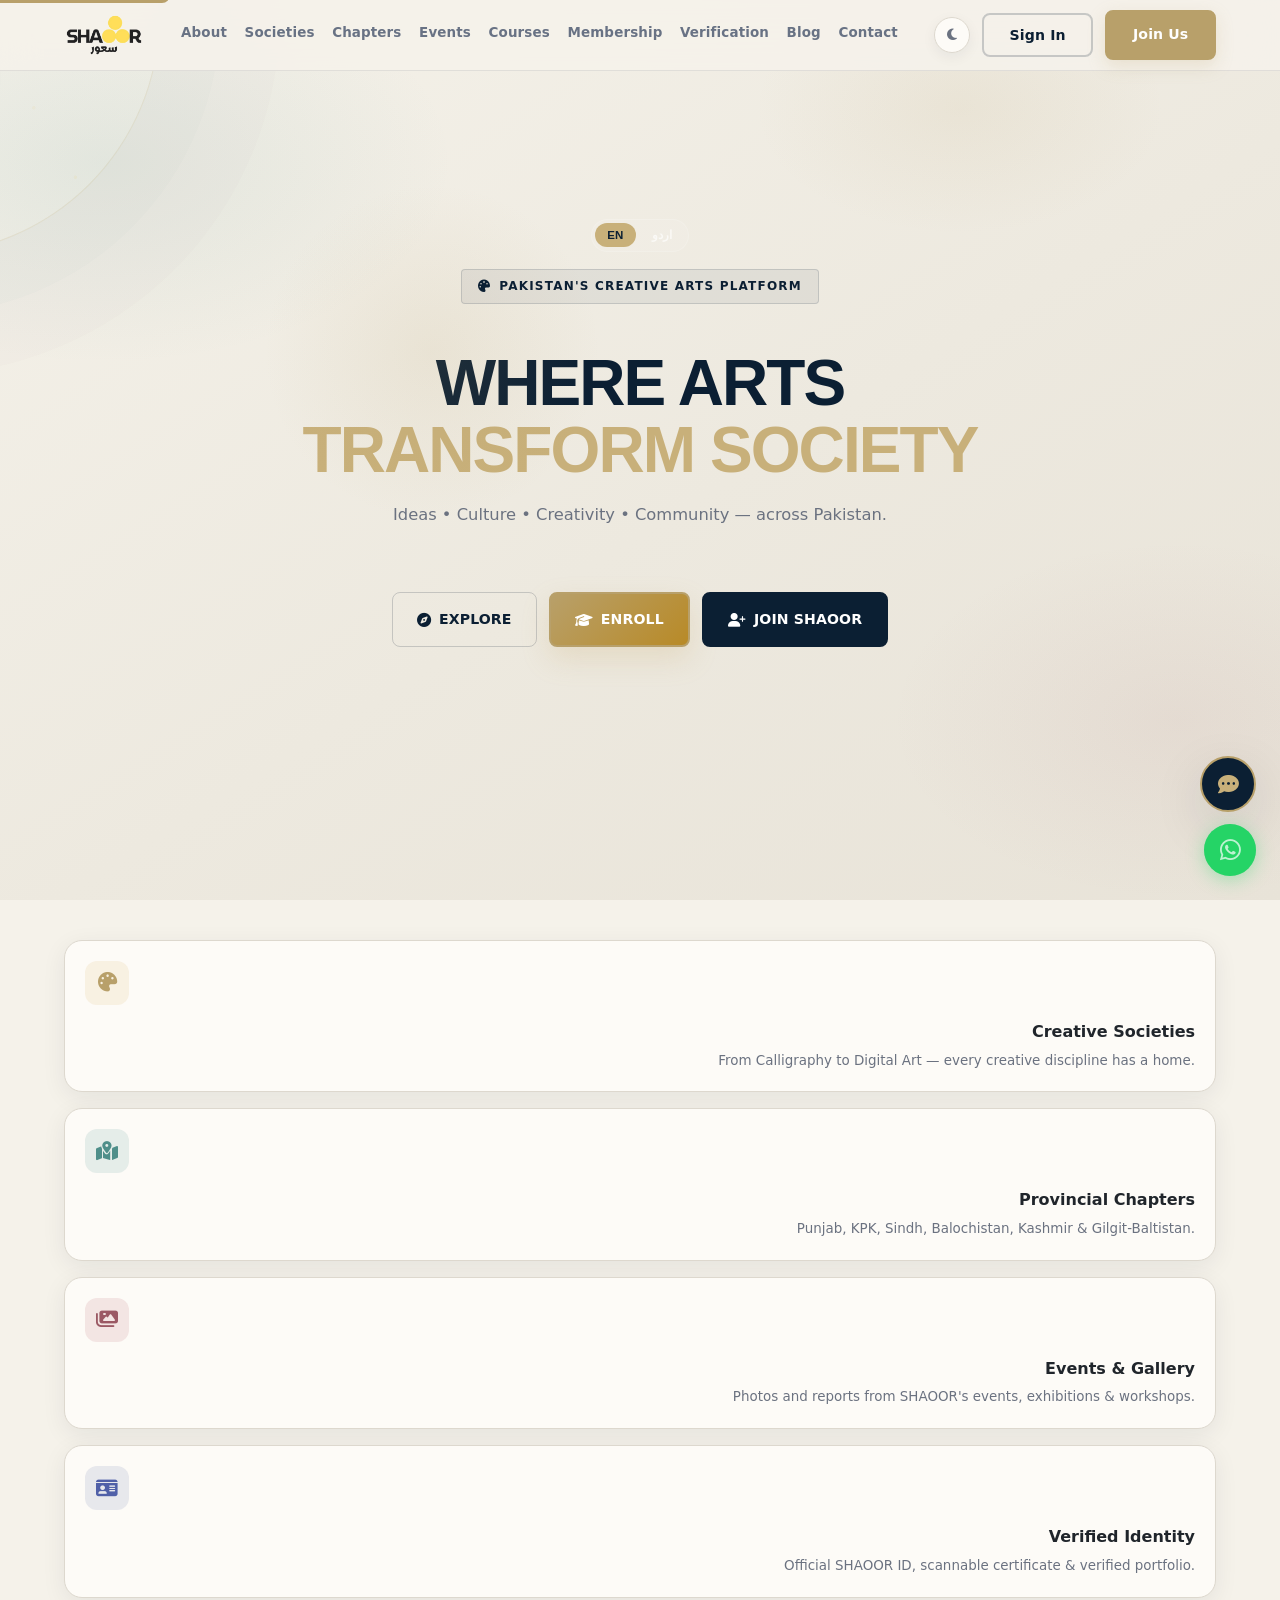
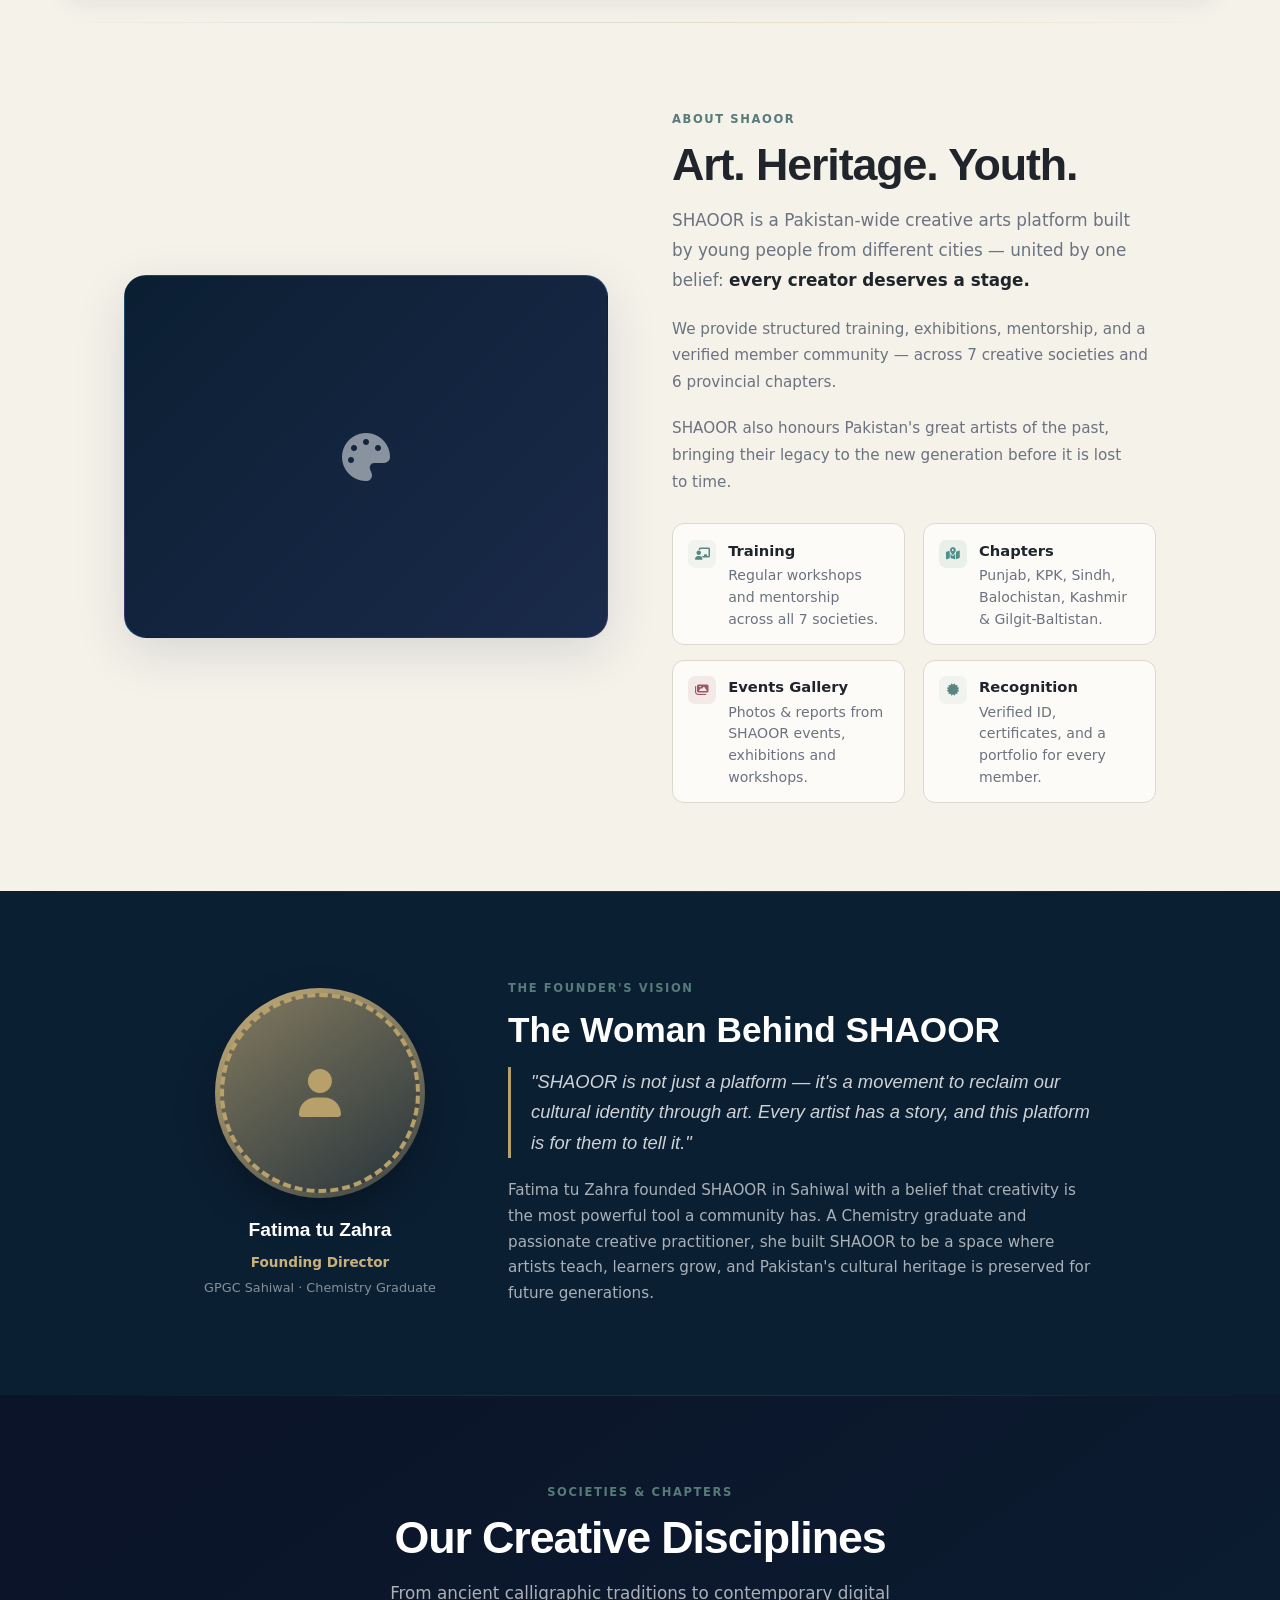
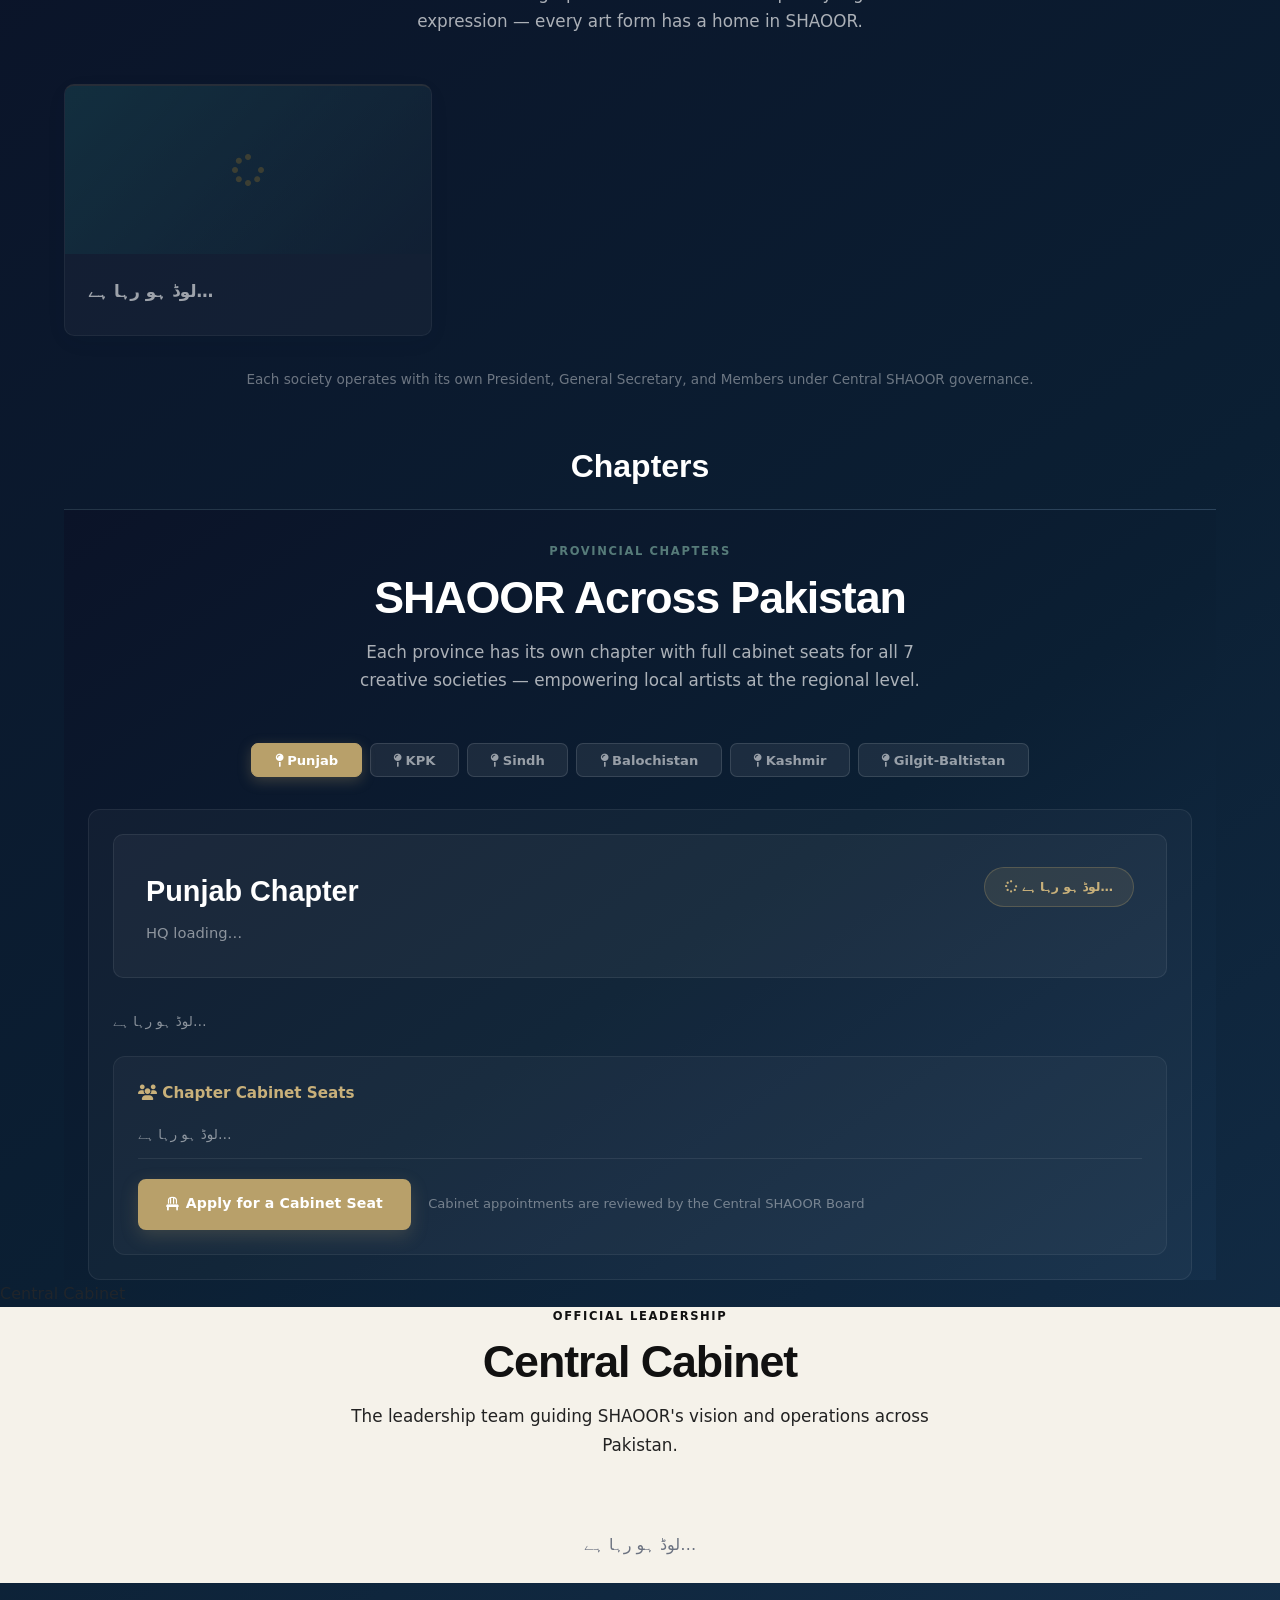
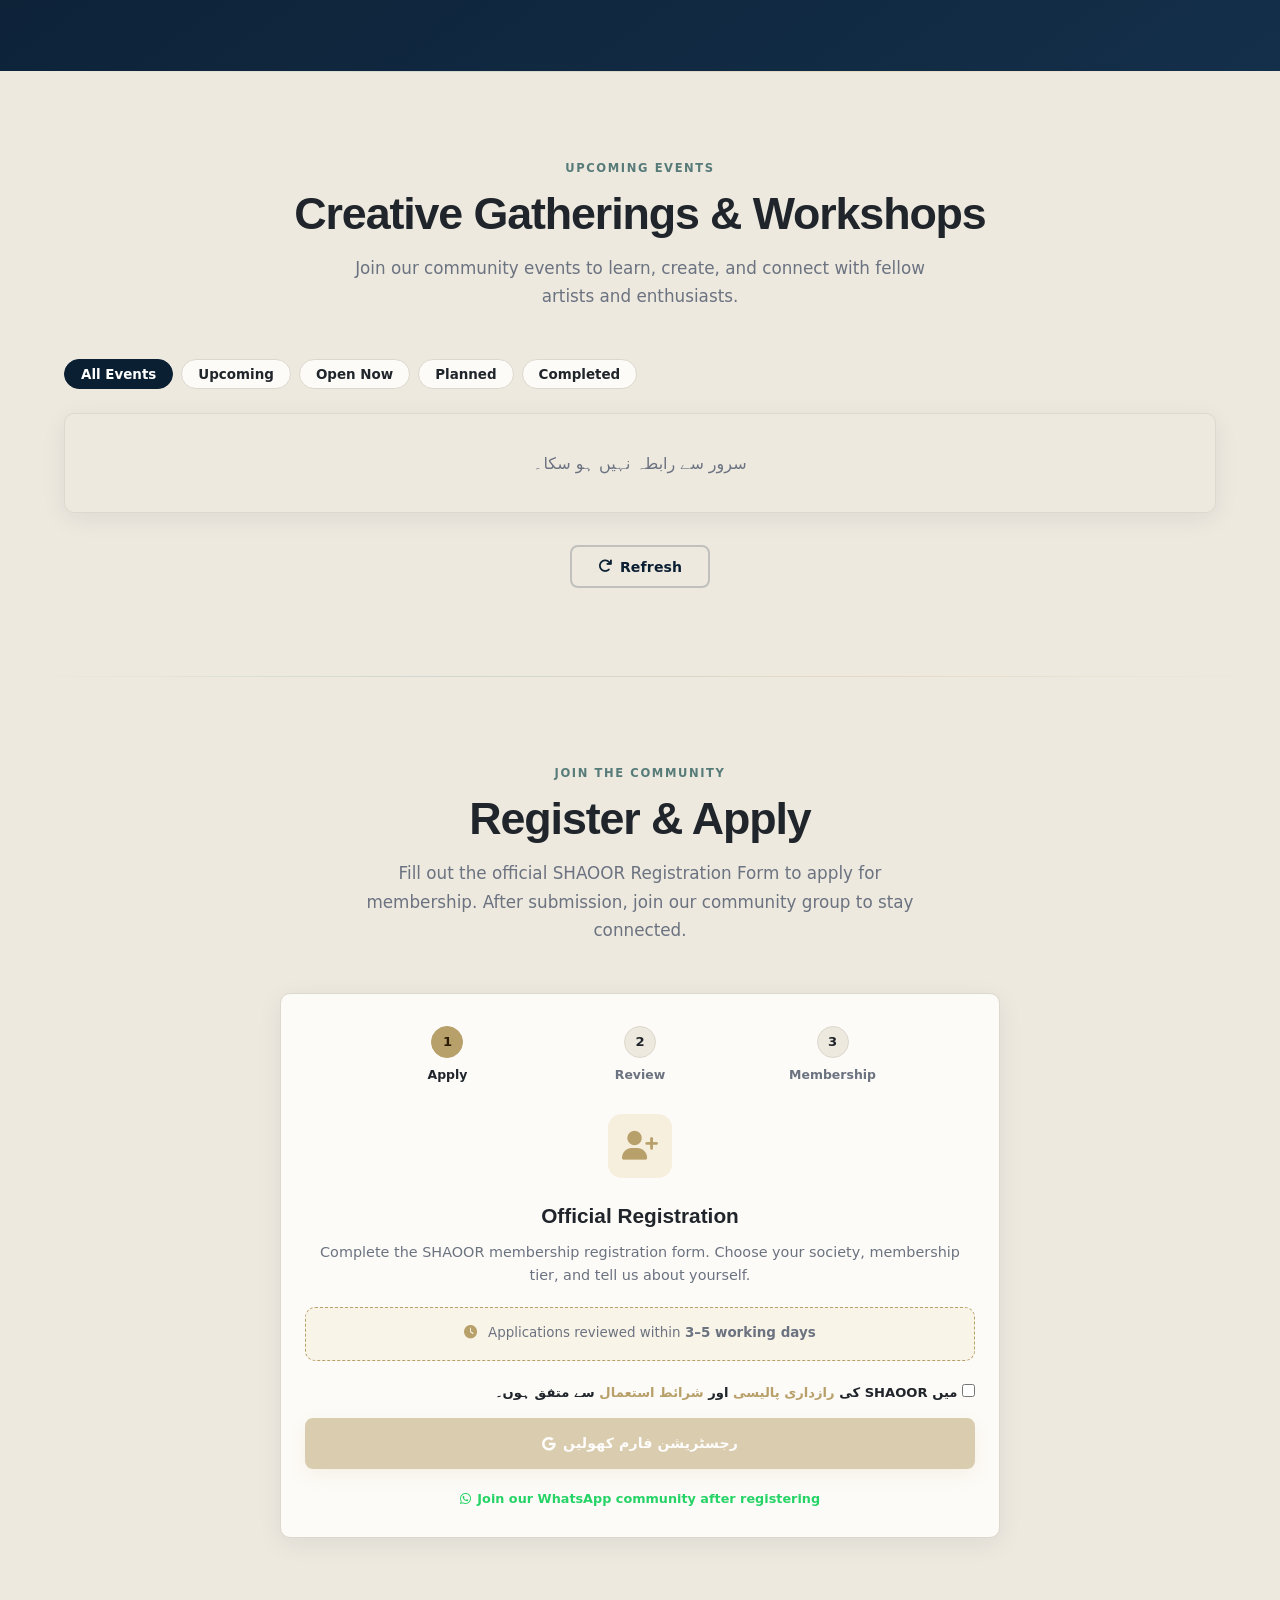
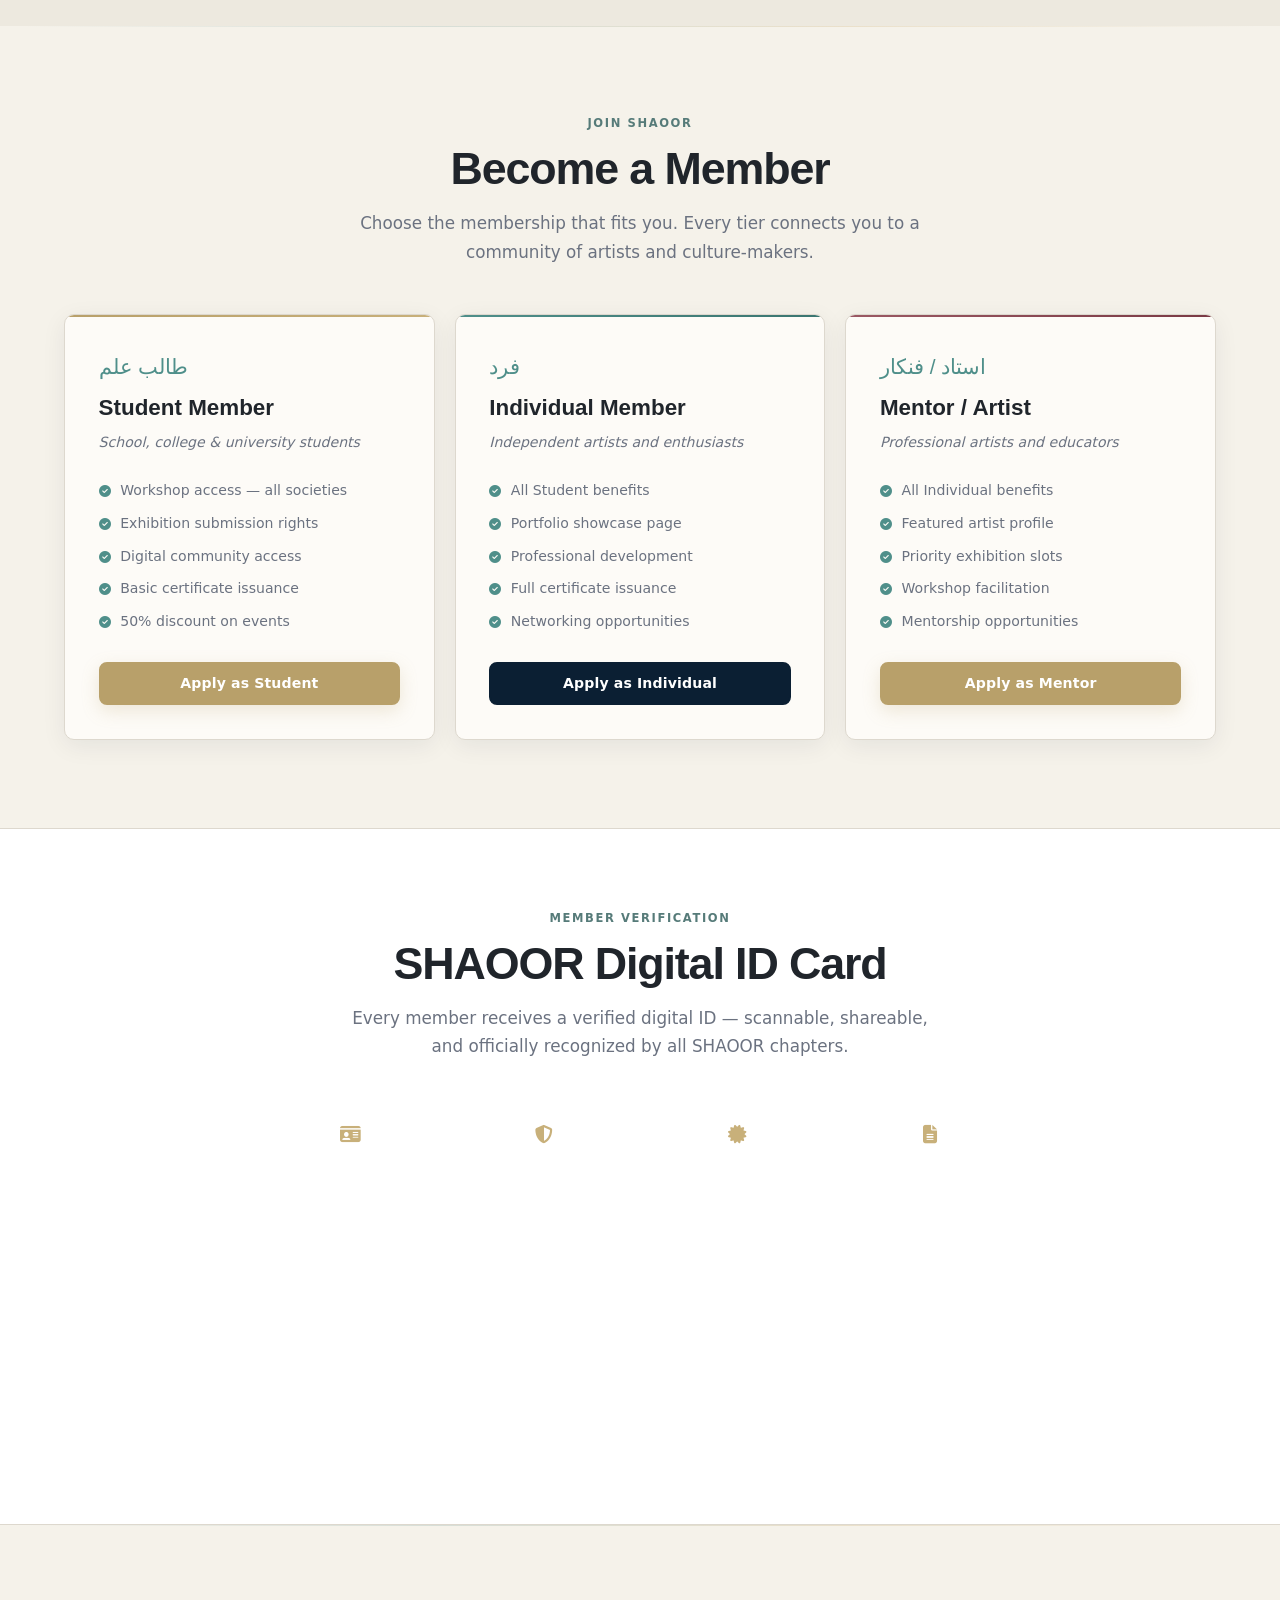
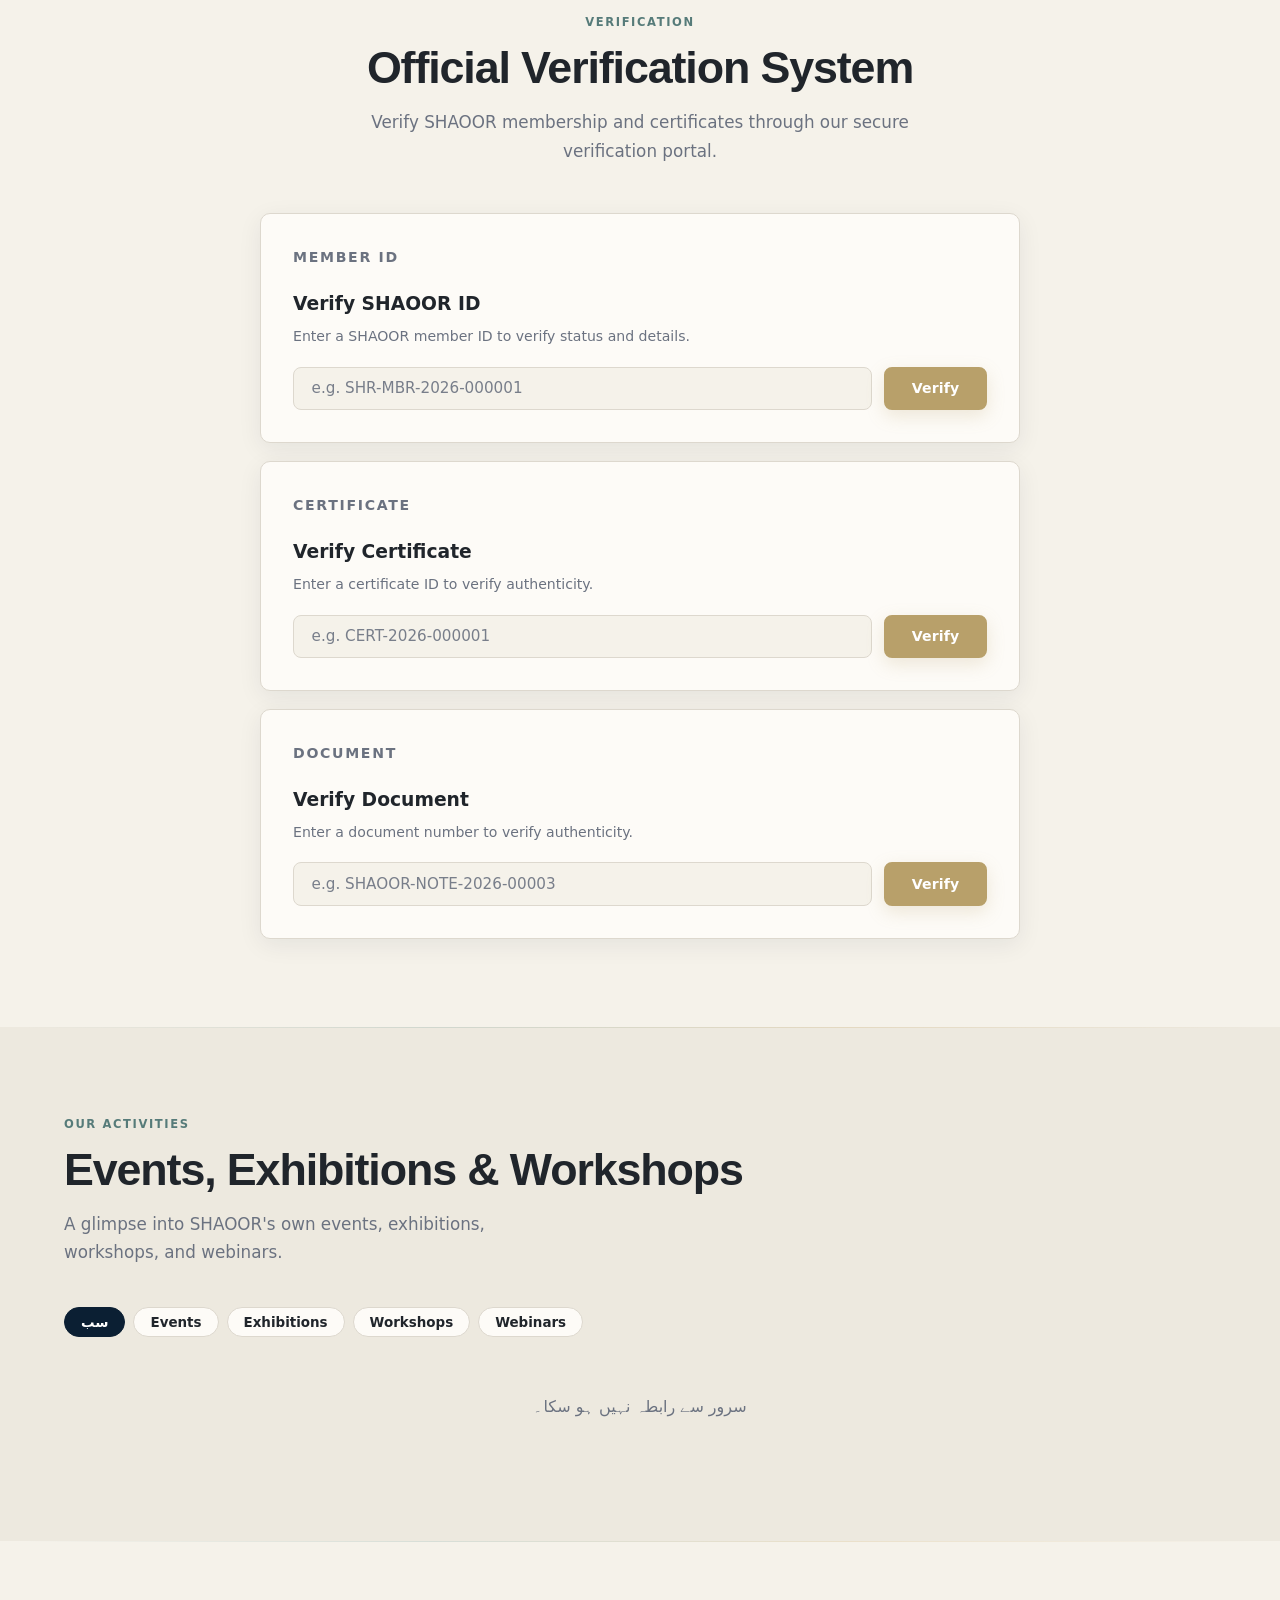
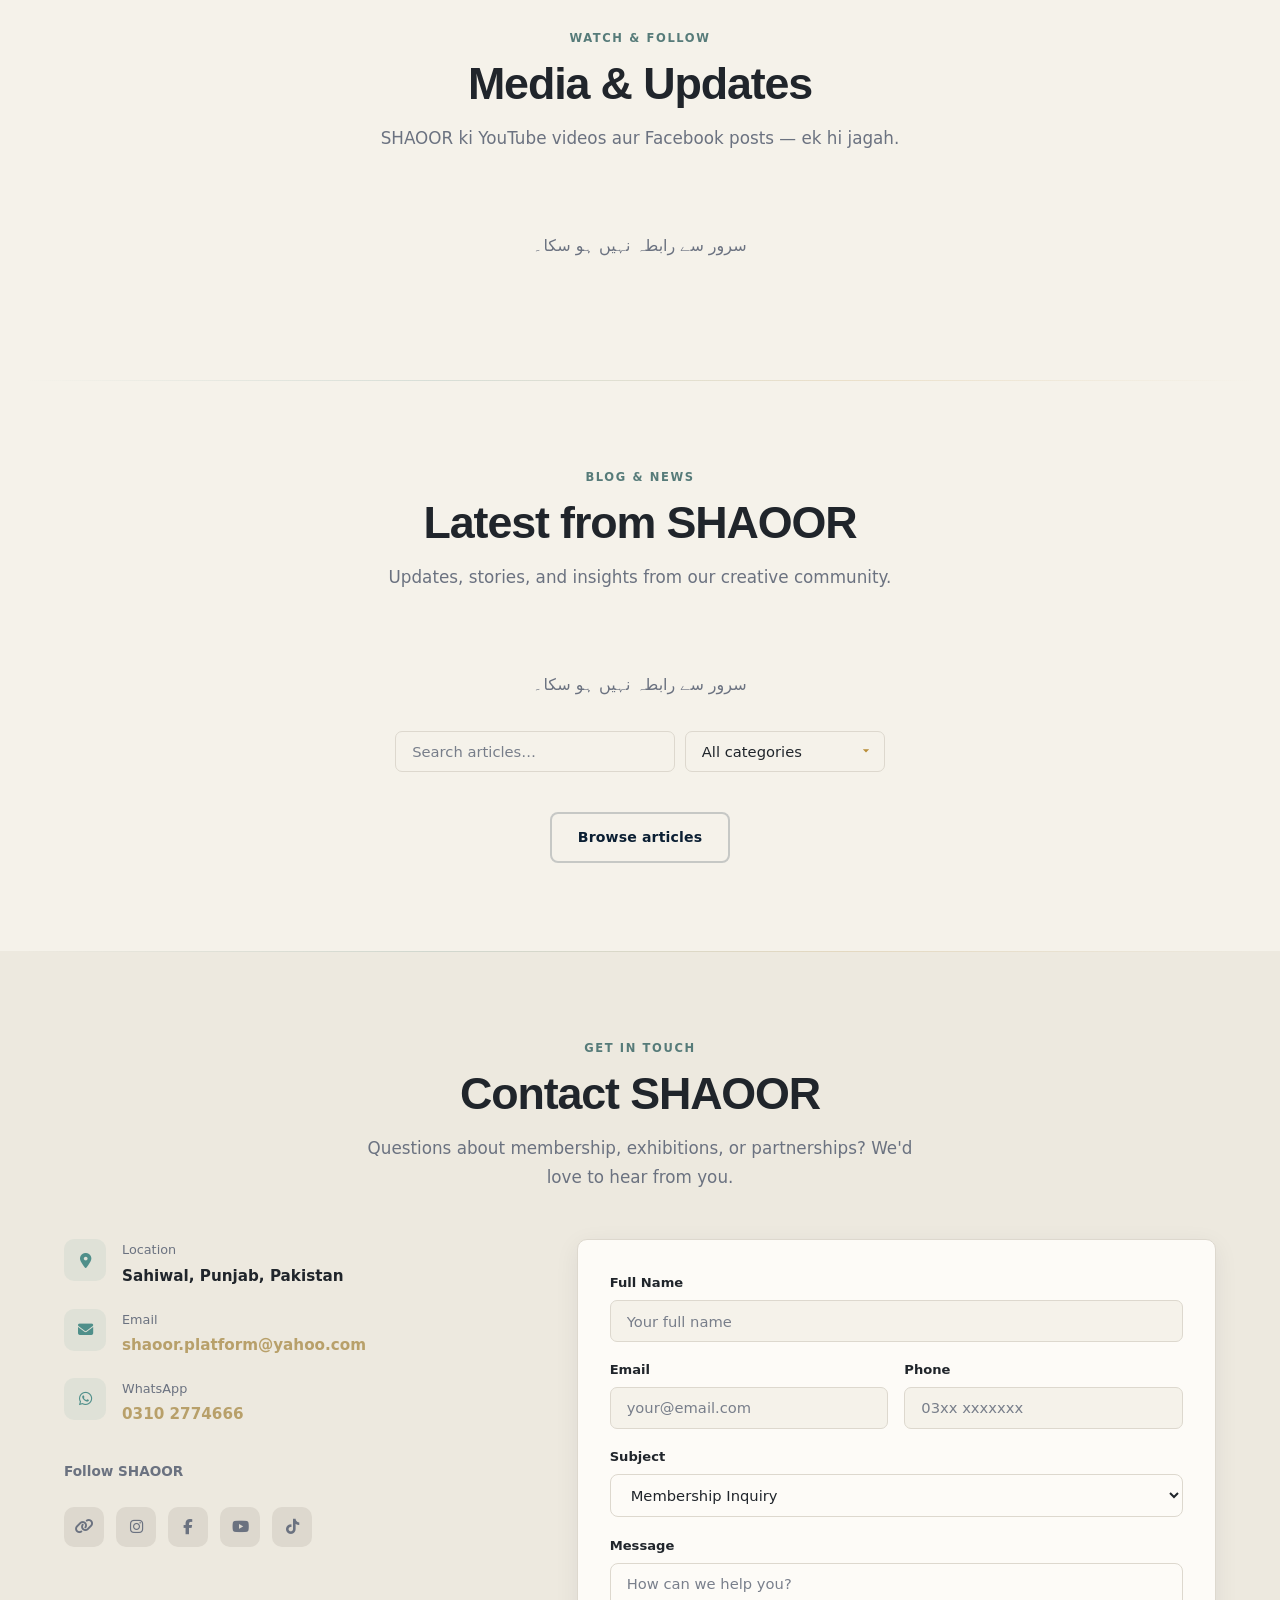
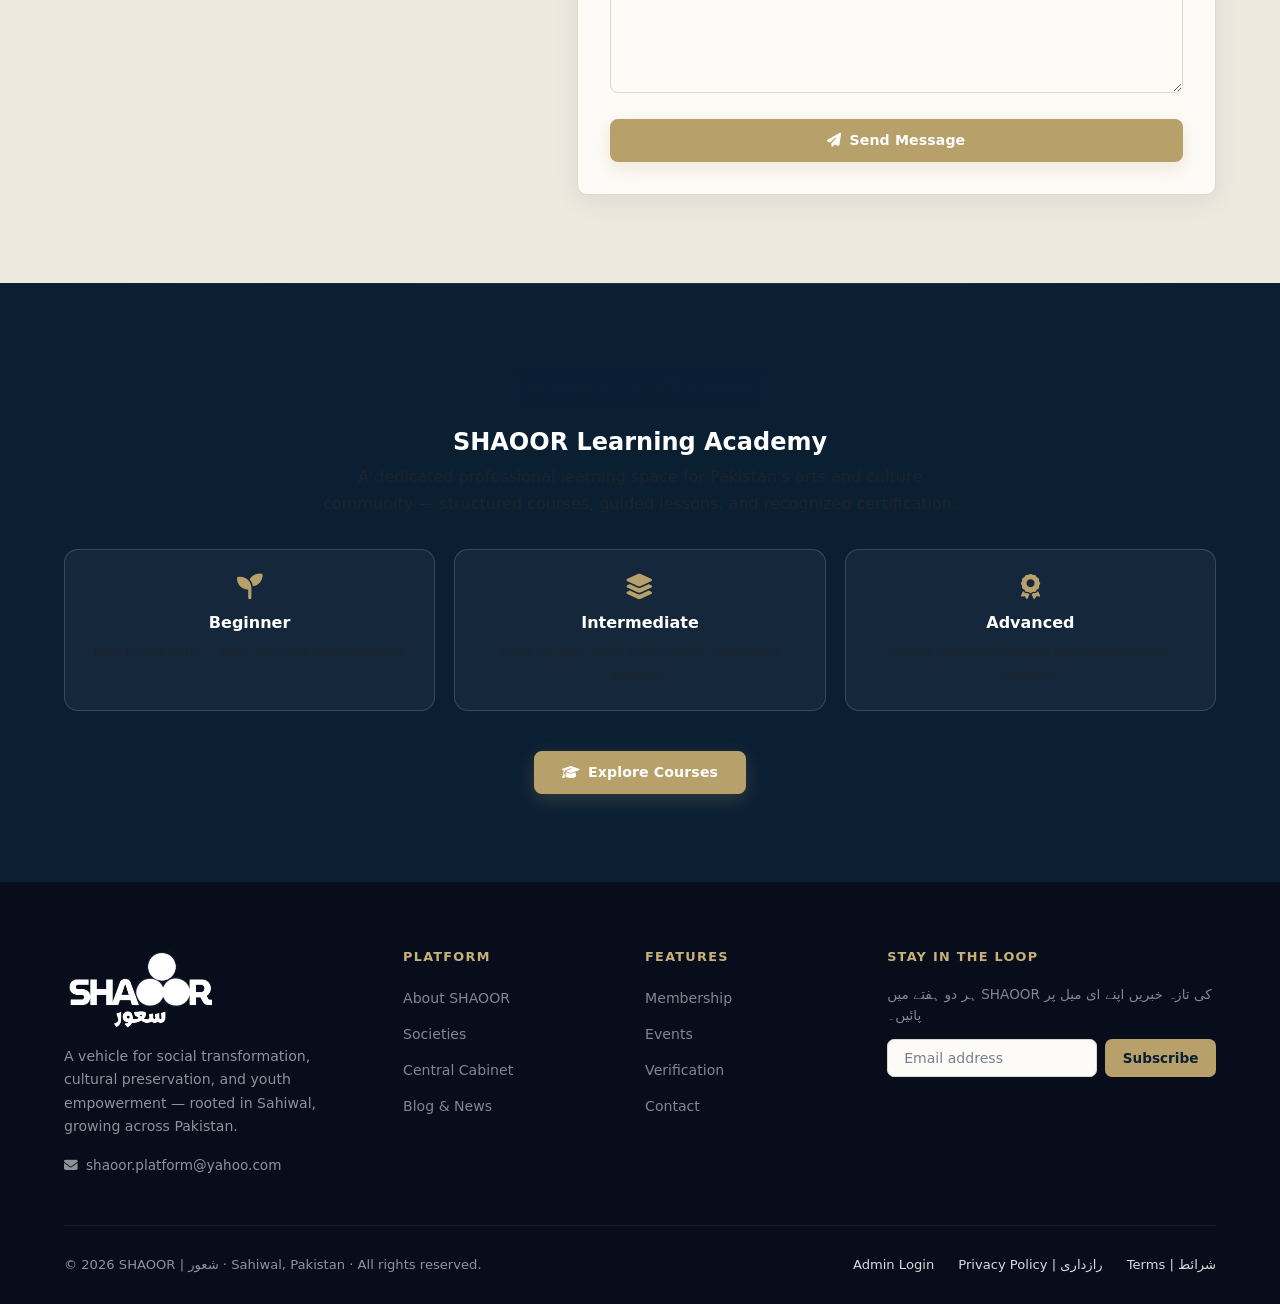
==== index.html @ d1d051c7 "Refactor event and gallery filter components Updated event and gallery filter tabs to use a consiste" ====
<!-- 
  ╔══════════════════════════════════════════════════════╗
  ║   SHAOOR | شعور — Institutional Digital Platform    ║
  ║   Version: 6.0 — Institutional Refinement           ║
  ║   Design: Muted Champagne Gold / Navy / Warm Ivory  ║
  ║   Day + Night Mode | Responsive | Supabase Ready    ║
  ╚══════════════════════════════════════════════════════╝
-->
<!DOCTYPE html>
<html lang="en" dir="ltr">
<head>
  <meta name="version" content="SHAOOR-V6-2026">
<meta charset="UTF-8" />
  <meta name="viewport" content="width=device-width, initial-scale=1.0" />
  <title>SHAOOR | شعور — Pakistan's Premier Arts & Culture Membership Platform</title>
  <!-- SEO: the two previous duplicate <meta name="description"> tags conflicted (search
       engines only honour one); merged into a single accurate description covering both
       the institutional purpose and the actual creative disciplines/location. -->
  <meta name="description" content="SHAOOR | شعور — Pakistan's premier arts & culture membership platform. Calligraphy, Fine Arts, Textile Art, Islamic Art, Heritage, Photography & Digital Art societies. Official membership, certificates, chapters, and verification. Based in Sahiwal, serving Pakistan." />
  <meta name="robots" content="index, follow" />
  <link rel="canonical" href="https://shaoorplatform.vercel.app/" />
  <meta name="theme-color" content="#0B1D35" />

  <!-- Open Graph / social sharing -->
  <meta property="og:type" content="website" />
  <meta property="og:site_name" content="SHAOOR | شعور" />
  <meta property="og:title" content="SHAOOR | شعور — Pakistan's Premier Arts & Culture Membership Platform" />
  <meta property="og:description" content="Official membership platform for Pakistan's Calligraphy, Fine Arts, Textile Art, Islamic Art, Heritage, Photography & Digital Art societies. Join, get certified, verify credentials." />
  <meta property="og:url" content="https://shaoorplatform.vercel.app/" />
  <meta property="og:locale" content="en_PK" />
  <meta name="twitter:card" content="summary_large_image" />
  <meta name="twitter:title" content="SHAOOR | شعور — Pakistan's Premier Arts & Culture Membership Platform" />
  <meta name="twitter:description" content="Official membership platform for Pakistan's Calligraphy, Fine Arts, Textile Art, Islamic Art, Heritage, Photography & Digital Art societies." />

  <!-- Structured data: Organization — helps search engines associate the brand,
       verifies this as the canonical official entity. Uses only real, already-existing
       page facts (name/logo path); no fabricated data. -->
  <script type="application/ld+json">
  {
    "@context": "https://schema.org",
    "@type": "Organization",
    "name": "SHAOOR | شعور",
    "url": "https://shaoorplatform.vercel.app/",
    "description": "Pakistan's premier arts & culture membership organization spanning Calligraphy, Fine Arts, Textile Art, Islamic Art, Heritage, Photography and Digital Art societies.",
    "areaServed": "PK"
  }
  </script>

  <!-- ══ SECURITY HEADERS ══ -->
  <meta http-equiv="Content-Security-Policy"
    content="default-src 'self' https:;
             script-src 'self' 'unsafe-inline' https://cdnjs.cloudflare.com https://fonts.googleapis.com https://cdn.jsdelivr.net;
             style-src 'self' 'unsafe-inline' https://cdnjs.cloudflare.com https://fonts.googleapis.com https://fonts.gstatic.com;
             img-src 'self' data: https://images.unsplash.com https://aerbvhslbdstmmrbvwvo.supabase.co;
             font-src 'self' https://cdnjs.cloudflare.com https://fonts.gstatic.com;
             connect-src 'self' https://aerbvhslbdstmmrbvwvo.supabase.co;
             form-action 'self' https://docs.google.com https://forms.gle;
             frame-ancestors 'none';">
  <meta http-equiv="X-Content-Type-Options" content="nosniff" />
  <meta http-equiv="X-Frame-Options" content="DENY" />
  <meta http-equiv="Referrer-Policy" content="strict-origin-when-cross-origin" />
  <meta http-equiv="Permissions-Policy" content="camera=(), microphone=(), geolocation=()" />

  <!-- Google Fonts -->
  <link rel="preconnect" href="https://fonts.googleapis.com">
<link rel="preconnect" href="https://fonts.gstatic.com" crossorigin>
<link href="https://fonts.googleapis.com/css2?family=Manrope:wght@400;500;600;700;800;900&family=Inter:wght@400;500;600;700&display=swap" rel="stylesheet">
<link rel="preconnect" href="https://fonts.googleapis.com" />
  <link rel="preconnect" href="https://fonts.gstatic.com" crossorigin />
  <link href="https://fonts.googleapis.com/css2?family=Noto+Nastaliq+Urdu:wght@400;600;700&display=swap" rel="stylesheet" />
  <link href="https://fonts.googleapis.com/css2?family=Inter:wght@400;500;600;700&family=Manrope:wght@600;700;800&family=Noto+Nastaliq+Urdu:wght@400;600;700&display=swap" rel="stylesheet" />

  <!-- Font Awesome CDN (correct) -->
  <link rel="stylesheet" href="https://cdnjs.cloudflare.com/ajax/libs/font-awesome/6.5.0/css/all.min.css" />

  <style>
    /* ─── TOKENS ─── */
    :root {
      /* ── Core Brand (Phase 4: aligned to SHAOOR Final Design System spec) ── */
      --navy:      #0B1F33;  /* Deep Navy */
      --navy2:     #142F4A;  /* Secondary Navy */
      --navy3:     #1C3A5C;  /* derived — slightly lighter tint of Secondary Navy, unchanged role */

      /* ── Gold Spectrum ── */
      --gold:      #C8A96B;  /* Champagne Gold */
      --gold2:     #D8BD87;  /* derived — midpoint toward Light Gold, unchanged role */
      --gold3:     #E5D2A3;  /* Light Gold */
      --gold-soft: rgba(200,169,107,.14);

      /* ── Cultural Accent Colors (unchanged — used for Societies/Chapters/Cabinet
           color-coding; not part of the Phase 4 institutional palette, left as-is
           on purpose to avoid an unrequested redesign of that system) ── */
      --ruby:      #B5485D;   /* گہرا سرخ */
      --ruby-soft: rgba(181,72,93,.12);
      --teal:      #168A86;   /* مور پنکھی */
      --teal-soft: rgba(22,138,134,.12);
      --saffron:   #E28A2B;   /* زعفران */
      --saffron-soft: rgba(226,138,43,.12);
      --indigo:    #4A5BC7;   /* نیلا */
      --henna:     #8A3D24;   /* مہندی */

      /* ── Surfaces ── */
      --cream:     #F8F5EE;  /* Ivory */
      --cream2:    #EFE9DA;  /* derived — slightly deeper Ivory tint, unchanged role */
      --white:     #FFFFFF;
      --ink:       #20252B;  /* Charcoal */
      --muted:     #667085;  /* Muted Text */
      --border:    #E5E7EB;  /* Border */
      --card:      #FFFFFF;

      --radius: 12px;
      --shadow:    0 8px 30px rgba(11,31,51,.10);
      --shadow-lg: 0 18px 60px rgba(11,31,51,.16);
      --ff-display: 'Playfair Display', Georgia, serif;
      --ff-body:    'Inter', system-ui, sans-serif;
      --trans: .28s ease;
    }
    [data-theme="dark"] {
      --cream:  #0A121E;
      --cream2: #0F1A2A;
      --card:   #142438;
      --ink:    #F1ECDE;
      --muted:  #9AA3B0;
      --border: #22344C;
      --shadow: 0 4px 24px rgba(0,0,0,.40);
      --shadow-lg: 0 12px 48px rgba(0,0,0,.55);
    }

    /* ─── REFINED ART-CULTURE COLOR SYSTEM ─── */
    .hero::after {
      content: ''; position: absolute; width: 520px; height: 520px; border-radius: 50%;
      right: -180px; bottom: -220px; border: 1px solid rgba(240,199,94,.18);
      box-shadow: 0 0 0 70px rgba(22,138,134,.035), 0 0 0 140px rgba(181,72,93,.025);
      pointer-events: none;
    }
    .btn-gold { box-shadow: 0 8px 22px rgba(200,169,107,.20); }
    .btn-gold:hover { box-shadow: 0 12px 28px rgba(200,169,107,.28); transform: translateY(-2px); }
    .nav-links a:hover { color: var(--teal); }
    .nav-links a::after { background: linear-gradient(90deg, var(--teal), var(--gold2)); }
    .sec-label { color: var(--teal); }
    .sec-title { letter-spacing: -.025em; }
    .soc-card:nth-child(3n+1) .soc-thumb-placeholder { background: linear-gradient(135deg, rgba(22,138,134,.28), rgba(11,31,51,.2)); }
    .soc-card:nth-child(3n+2) .soc-thumb-placeholder { background: linear-gradient(135deg, rgba(181,72,93,.28), rgba(11,31,51,.2)); }
    .soc-card:nth-child(3n) .soc-thumb-placeholder { background: linear-gradient(135deg, rgba(200,169,107,.28), rgba(11,31,51,.2)); }
    .soc-card:hover { border-color: rgba(240,199,94,.55); box-shadow: 0 18px 45px rgba(0,0,0,.22); }
    .cab-card { position: relative; }
    .cab-card::before { content:''; position:absolute; inset:0 0 auto; height:3px; background: linear-gradient(90deg,var(--teal),var(--gold2),var(--ruby)); opacity:.9; }
    .cab-avatar { background: linear-gradient(135deg,#142442,#205072); box-shadow: 0 8px 22px rgba(11,31,51,.18); }
    .mem-card::after { background: linear-gradient(90deg,var(--teal),var(--gold2),var(--ruby)); }
    .ev-table th { background: linear-gradient(90deg,var(--navy),#142F4A); }
    .ev-table tr:hover td { background: rgba(22,138,134,.045); }
    .about-quote { border-left-color: var(--teal); }
    .val-icon { background: linear-gradient(135deg,rgba(22,138,134,.12),rgba(200,169,107,.12)); }
    .val-icon i { color: var(--teal); }

    /* ─── RESET ─── */
    *, *::before, *::after { box-sizing: border-box; margin: 0; padding: 0; }
    html { scroll-behavior: smooth; }
    body {
      font-family: var(--ff-body);
      background: var(--cream);
      color: var(--ink);
      line-height: 1.65;
      transition: background var(--trans), color var(--trans);
    }
    img { max-width: 100%; display: block; }
    a { text-decoration: none; color: inherit; }
    ul { list-style: none; }

    /* ─── UTILITIES ─── */
    .container { width: 100%; max-width: 1200px; margin: 0 auto; padding: 0 1.5rem; }
    .section    { padding: 6rem 0; }
    .sec-label  { font-size: .75rem; font-weight: 700; letter-spacing: .12em; text-transform: uppercase; color: var(--gold); margin-bottom: .6rem; }
    .sec-title  { font-family: var(--ff-display); font-size: clamp(2rem, 4vw, 2.8rem); font-weight: 800; line-height: 1.15; color: var(--ink); margin-bottom: 1rem; }
    .sec-sub    { font-size: 1.05rem; color: var(--muted); max-width: 580px; }
    .sec-head   { text-align: center; margin-bottom: 4rem; }
    .sec-head .sec-sub { margin: 0 auto; }

    /* ─── BUTTONS ─── */
    .btn {
      display: inline-flex; align-items: center; gap: .5rem;
      padding: .75rem 1.75rem; border-radius: 8px; font-weight: 600;
      font-size: .95rem; cursor: pointer; border: 2px solid transparent;
      transition: all var(--trans); white-space: nowrap;
    }
    .btn-gold   { background: var(--gold); color: var(--navy); border-color: var(--gold); }
    .btn-gold:hover { background: var(--gold2); border-color: var(--gold2); }
    .btn-navy   { background: var(--navy); color: #fff; border-color: var(--navy); }
    .btn-navy:hover { background: var(--navy2); border-color: var(--navy2); }
    .btn-outline { background: transparent; color: var(--gold); border-color: var(--gold); }
    .btn-outline:hover { background: var(--gold); color: var(--navy); }
    .btn-ghost  { background: transparent; color: #fff; border-color: rgba(255,255,255,.5); }
    .btn-ghost:hover { background: rgba(255,255,255,.12); }
    a:focus, button:focus { outline: 2px solid var(--gold); outline-offset: 3px; }

    /* ─── NAV ─── */
    .navbar {
      position: fixed; top: 0; left: 0; width: 100%; z-index: 200;
      background: rgba(247,244,238,.92); backdrop-filter: blur(14px);
      border-bottom: 1px solid var(--border);
      transition: background var(--trans), box-shadow var(--trans);
    }
    [data-theme="dark"] .navbar { background: rgba(14,31,56,.92); }
    .navbar.scrolled { box-shadow: 0 2px 20px rgba(0,0,0,.10); }
    .nav-inner { display: flex; align-items: center; justify-content: space-between; height: 68px; }
    .nav-brand { display: flex; align-items: center; gap: .6rem; }
    .nav-brand .en { font-family: var(--ff-display); font-size: 1.5rem; font-weight: 900; color: var(--navy); }
    [data-theme="dark"] .nav-brand .en { color: var(--gold3); }
    .nav-brand .ur { font-size: 1.1rem; color: var(--gold); font-family: 'Segoe UI', sans-serif; }
    .nav-links { display: flex; gap: 2rem; align-items: center; }
    .nav-links a { font-size: .9rem; font-weight: 500; color: var(--muted); transition: color var(--trans); position: relative; padding-bottom: 4px; }
    .nav-links a::after { content: ''; position: absolute; bottom: 0; left: 0; width: 0; height: 2px; background: var(--gold); border-radius: 2px; transition: width var(--trans); }
    .nav-links a:hover { color: var(--ink); }
    .nav-links a:hover::after { width: 100%; }
    .nav-actions { display: flex; align-items: center; gap: .75rem; }
    .theme-btn {
      width: 38px; height: 38px; border-radius: 50%; border: 1px solid var(--border);
      background: var(--card); color: var(--ink); cursor: pointer;
      display: flex; align-items: center; justify-content: center;
      transition: all var(--trans);
    }
    .theme-btn:hover { border-color: var(--gold); color: var(--gold); }
    .hamburger { display: none; flex-direction: column; gap: 5px; background: none; border: none; cursor: pointer; padding: 4px; }
    .hamburger span { display: block; width: 24px; height: 2.5px; background: var(--ink); border-radius: 2px; transition: all var(--trans); }
    [data-theme="dark"] .hamburger span { background: #fff; }

    /* ─── MOBILE NAV ─── */
    .mobile-nav {
      position: fixed; top: 0; right: -100%; width: min(320px, 85vw); height: 100vh;
      background: var(--card); z-index: 300; padding: 5rem 2rem 2rem;
      box-shadow: -8px 0 40px rgba(0,0,0,.18); transition: right var(--trans);
      overflow-y: auto; border-left: 1px solid var(--border);
    }
    .mobile-nav.open { right: 0; }
    .mobile-nav a { display: block; padding: .9rem 0; border-bottom: 1px solid var(--border); font-weight: 500; color: var(--ink); font-size: 1rem; }
    .mobile-nav a:hover { color: var(--gold); }
    .mob-close {
      position: absolute; top: 1.2rem; right: 1.2rem; width: 36px; height: 36px;
      border-radius: 50%; background: var(--border); border: none; cursor: pointer;
      display: flex; align-items: center; justify-content: center; color: var(--ink); font-size: 1rem;
    }
    .overlay { position: fixed; inset: 0; background: rgba(0,0,0,.45); z-index: 250; display: none; }
    .overlay.show { display: block; }

    /* ─── HERO ─── */
    .hero {
      min-height: 100vh; display: flex; align-items: center;
      background: radial-gradient(circle at 15% 20%, rgba(22,138,134,.20), transparent 32%), radial-gradient(circle at 85% 75%, rgba(181,72,93,.18), transparent 34%), linear-gradient(135deg, #0B1328 0%, var(--navy) 42%, #142F4A 72%, #24152E 100%);
      position: relative; overflow: hidden; padding-top: 68px;
    }
    .hero::before {
      content: '';
      position: absolute; inset: 0;
      background:
        radial-gradient(ellipse 80% 60% at 20% 80%, rgba(155,35,53,.18) 0%, transparent 60%),
        radial-gradient(ellipse 60% 50% at 80% 20%, rgba(26,107,107,.14) 0%, transparent 55%),
        radial-gradient(ellipse 50% 40% at 50% 50%, rgba(200,146,42,.08) 0%, transparent 70%),
        url("data:image/svg+xml,%3Csvg width='80' height='80' viewBox='0 0 80 80' xmlns='http://www.w3.org/2000/svg'%3E%3Cg fill='none' fill-rule='evenodd'%3E%3Cg fill='%23C8922A' fill-opacity='0.05'%3E%3Cpath d='M40 0 L48 32 L80 40 L48 48 L40 80 L32 48 L0 40 L32 32 Z'/%3E%3C/g%3E%3Cg fill='%23C8922A' fill-opacity='0.03'%3E%3Cpath d='M20 20 L24 36 L40 40 L24 44 L20 60 L16 44 L0 40 L16 36 Z' transform='translate(0,0)'/%3E%3C/g%3E%3C/g%3E%3C/svg%3E");
    }
    .hero-inner { position: relative; z-index: 1; text-align: center; max-width: 860px; margin: 0 auto; padding: 5rem 0; }
    .hero-badge { display: inline-flex; align-items: center; gap: .5rem; background: rgba(201,151,43,.15); border: 1px solid rgba(201,151,43,.35); color: var(--gold2); font-size: .8rem; font-weight: 600; letter-spacing: .08em; padding: .4rem 1rem; border-radius: 999px; margin-bottom: 2rem; text-transform: uppercase; }
    .hero-title { font-family: var(--ff-display); font-size: clamp(3rem, 7vw, 5.5rem); font-weight: 900; color: #fff; line-height: 1.05; margin-bottom: 1.2rem; }
    .hero-title .gold { color: var(--gold2); }
    .hero-urdu { font-size: clamp(1.4rem, 3vw, 2rem); color: rgba(255,255,255,.55); margin-bottom: 1.5rem; font-family: 'Segoe UI', sans-serif; direction: rtl; }
    .hero-sub { font-size: 1.15rem; color: rgba(255,255,255,.7); max-width: 560px; margin: 0 auto 2.5rem; }
    .hero-btns { display: flex; gap: 1rem; justify-content: center; flex-wrap: wrap; margin-bottom: 4rem; }
    .hero-stats { display: grid; grid-template-columns: repeat(4, 1fr); gap: 1px; background: rgba(255,255,255,.1); border: 1px solid rgba(255,255,255,.1); border-radius: var(--radius); overflow: hidden; max-width: 680px; margin: 0 auto; }
    .stat-box { background: rgba(14,31,56,.5); padding: 1.4rem 1rem; }
    .stat-num { font-family: var(--ff-display); font-size: 2rem; font-weight: 800; color: var(--gold2); }
    .stat-lbl { font-size: .8rem; color: rgba(255,255,255,.6); margin-top: .2rem; }

    /* ─── ABOUT ─── */
    .about-grid { display: grid; grid-template-columns: 1fr 1fr; gap: 5rem; align-items: center; }
    .about-img {
      aspect-ratio: 4/3; border-radius: var(--radius); overflow: hidden;
      background: linear-gradient(135deg, var(--navy) 0%, #205072 55%, #4A3B72 100%);
      display: flex; align-items: center; justify-content: center;
      position: relative;
    }
    .about-img-inner { text-align: center; color: rgba(255,255,255,.7); }
    .about-img-inner i { font-size: 4rem; color: var(--gold); margin-bottom: 1rem; display: block; }
    .about-img-inner p { font-size: .95rem; max-width: 200px; margin: 0 auto; }
    .about-quote { border-left: 3px solid var(--gold); padding-left: 1.25rem; margin: 2rem 0; font-family: var(--ff-display); font-size: 1.2rem; font-style: italic; color: var(--muted); line-height: 1.6; }
    .values-list { display: grid; gap: .8rem; margin-top: 1.5rem; }
    .val-item { display: flex; align-items: flex-start; gap: .75rem; }
    .val-icon { width: 28px; height: 28px; border-radius: 6px; background: rgba(201,151,43,.12); display: flex; align-items: center; justify-content: center; flex-shrink: 0; margin-top: 2px; }
    .val-icon i { font-size: .75rem; color: var(--gold); }
    .val-text strong { display: block; font-weight: 600; font-size: .95rem; margin-bottom: .15rem; }
    .val-text span { font-size: .88rem; color: var(--muted); }

    /* ─── SOCIETIES ─── */
    .soc-bg { background: radial-gradient(circle at 80% 20%, rgba(22,138,134,.18), transparent 30%), linear-gradient(160deg, #0B1328 0%, var(--navy) 52%, #21152C 100%); }
    .soc-bg .sec-title { color: #fff; }
    .soc-bg .sec-sub   { color: rgba(255,255,255,.65); }
    .soc-bg .sec-label { color: var(--gold2); }
    .soc-grid { display: grid; grid-template-columns: repeat(auto-fill, minmax(280px, 1fr)); gap: 1.5rem; }
    .soc-card {
      background: rgba(255,255,255,.06); border: 1px solid rgba(255,255,255,.1);
      border-radius: var(--radius); overflow: hidden; transition: all var(--trans); position: relative;
    }
    .soc-card:hover { transform: translateY(-6px); background: rgba(255,255,255,.1); border-color: rgba(201,151,43,.4); }
    .soc-thumb { height: 180px; overflow: hidden; position: relative; }
    .soc-thumb img { width: 100%; height: 100%; object-fit: cover; transition: transform .5s ease; }
    .soc-card:hover .soc-thumb img { transform: scale(1.07); }
    .soc-thumb-placeholder { height: 180px; display: flex; align-items: center; justify-content: center; font-size: 2.5rem; }
    .soc-body { padding: 1.4rem; }
    .soc-name { font-weight: 700; font-size: 1.1rem; color: #fff; margin-bottom: .4rem; }
    .soc-desc { font-size: .88rem; color: rgba(255,255,255,.6); line-height: 1.55; margin-bottom: 1rem; }
    .soc-link { display: inline-flex; align-items: center; gap: .4rem; font-size: .85rem; font-weight: 600; color: var(--gold2); transition: gap var(--trans); }
    .soc-link:hover { gap: .7rem; }
    .soc-coming { display: inline-flex; align-items: center; gap: .4rem; font-size: .8rem; font-weight: 600; color: rgba(255,255,255,.4); padding: .3rem .75rem; border: 1px solid rgba(255,255,255,.15); border-radius: 999px; }

    /* ─── CABINET ─── */
    .cabinet-grid { display: grid; grid-template-columns: repeat(auto-fill, minmax(240px, 1fr)); gap: 1.5rem; }
    .cab-card {
      background: var(--card); border: 1px solid var(--border); border-radius: var(--radius);
      overflow: hidden; box-shadow: var(--shadow); transition: all var(--trans);
      text-align: center;
    }
    .cab-card:hover { transform: translateY(-5px); box-shadow: var(--shadow-lg); border-color: var(--gold); }
    .cab-avatar {
      width: 90px; height: 90px; border-radius: 50%;
      background: linear-gradient(135deg, var(--navy) 0%, var(--navy2) 100%);
      display: flex; align-items: center; justify-content: center;
      font-family: var(--ff-display); font-size: 1.6rem; font-weight: 800;
      color: var(--gold2); margin: 2rem auto 1rem; border: 3px solid var(--gold);
    }
    .cab-name { font-weight: 700; font-size: 1.05rem; margin-bottom: .3rem; }
    .cab-role { font-size: .82rem; font-weight: 600; color: var(--gold); margin-bottom: .6rem; }
    .cab-bio { font-size: .85rem; color: var(--muted); padding: 0 1.2rem 1.5rem; line-height: 1.55; }
    .cab-links { display: flex; gap: .6rem; justify-content: center; padding-bottom: 1.5rem; }
    .cab-link { width: 32px; height: 32px; border-radius: 50%; background: var(--border); display: flex; align-items: center; justify-content: center; font-size: .8rem; color: var(--muted); transition: all var(--trans); }
    .cab-link:hover { background: var(--gold); color: var(--navy); }

    /* ─── EVENTS ─── */
    .events-table-wrap { overflow-x: auto; border-radius: var(--radius); box-shadow: var(--shadow); }
    table.ev-table { width: 100%; border-collapse: collapse; background: var(--card); }
    .ev-table th { background: var(--navy); color: #fff; text-align: left; padding: 1rem 1.25rem; font-size: .85rem; font-weight: 600; letter-spacing: .04em; }
    .ev-table th:first-child { border-radius: 0; }
    .ev-table td { padding: 1rem 1.25rem; border-bottom: 1px solid var(--border); font-size: .92rem; color: var(--ink); }
    .ev-table tr:last-child td { border-bottom: none; }
    .ev-table tr:hover td { background: rgba(201,151,43,.04); }
    .badge { display: inline-block; padding: .25rem .75rem; border-radius: 999px; font-size: .75rem; font-weight: 700; }
    .badge-blue   { background: #dbeafe; color: #1e40af; }
    .badge-yellow { background: #fef3c7; color: #92400e; }
    .badge-green  { background: #dcfce7; color: #166534; }
    [data-theme="dark"] .badge-blue   { background: rgba(30,64,175,.25); color: #93c5fd; }
    [data-theme="dark"] .badge-yellow { background: rgba(146,64,14,.25); color: #fcd34d; }
    [data-theme="dark"] .badge-green  { background: rgba(22,101,52,.25); color: #86efac; }

    /* ─── MEMBERSHIP ─── */
    .mem-grid { display: grid; grid-template-columns: repeat(auto-fit, minmax(280px, 1fr)); gap: 1.5rem; }
    .mem-card {
      background: var(--card); border: 1px solid var(--border); border-radius: var(--radius);
      padding: 2rem; position: relative; overflow: hidden; transition: all var(--trans);
    }
    .mem-card:hover { border-color: var(--gold); box-shadow: var(--shadow-lg); transform: translateY(-4px); }
    .mem-card::after { content: ''; position: absolute; top: 0; left: 0; right: 0; height: 3px; background: var(--gold); }
    .mem-urdu { font-size: 1.3rem; color: var(--gold); font-family: 'Segoe UI', sans-serif; margin-bottom: .3rem; }
    .mem-tier { font-family: var(--ff-display); font-size: 1.4rem; font-weight: 800; margin-bottom: .25rem; }
    .mem-who { font-size: .88rem; color: var(--muted); font-style: italic; margin-bottom: 1.5rem; }
    .mem-benefits { display: grid; gap: .55rem; margin-bottom: 1.75rem; }
    .mem-benefits li { display: flex; align-items: center; gap: .6rem; font-size: .88rem; color: var(--muted); }
    .mem-benefits li i { color: var(--gold); font-size: .75rem; flex-shrink: 0; }

    /* ─── DIGITAL ID CARD ─── */
    .id-section { background: radial-gradient(circle at 80% 20%, rgba(22,138,134,.22), transparent 35%), linear-gradient(135deg, #0B1328 0%, #142F4A 100%); padding: 5rem 0; }
    .id-section .sec-title { color: #fff; }
    .id-section .sec-sub   { color: rgba(255,255,255,.65); }
    .id-section .sec-label { color: var(--gold2); }
    .id-card {
      background: linear-gradient(135deg, #10213D 0%, #205072 52%, #17304C 100%);
      border: 1px solid rgba(201,151,43,.4); border-radius: 16px; overflow: hidden;
      max-width: 380px; margin: 0 auto; box-shadow: 0 24px 64px rgba(0,0,0,.5); position: relative;
    }
    .id-card::before { content: 'شعور'; position: absolute; font-size: 8rem; font-weight: 900; color: rgba(201,151,43,.04); top: -1rem; right: -1rem; line-height: 1; font-family: 'Segoe UI', sans-serif; pointer-events: none; }
    .id-top { padding: 1.25rem 1.5rem; display: flex; justify-content: space-between; align-items: center; border-bottom: 1px solid rgba(255,255,255,.08); }
    .id-brand-en { font-family: var(--ff-display); font-weight: 900; font-size: 1.2rem; color: #fff; }
    .id-brand-ur { font-size: .85rem; color: var(--gold2); }
    .id-mid-id { text-align: right; }
    .id-mid-id .lbl { font-size: .65rem; color: rgba(255,255,255,.5); text-transform: uppercase; letter-spacing: .08em; }
    .id-mid-id .val { font-size: .78rem; font-family: monospace; color: var(--gold2); font-weight: 700; }
    .id-body { padding: 1.5rem; }
    .id-photo-wrap { display: flex; align-items: center; gap: 1rem; margin-bottom: 1.5rem; }
    .id-photo {
      width: 70px; height: 70px; border-radius: 50%; background: rgba(255,255,255,.1);
      border: 2px solid var(--gold); display: flex; align-items: center; justify-content: center;
      font-size: 1.5rem; color: var(--gold2); flex-shrink: 0; font-family: var(--ff-display); font-weight: 800;
    }
    .id-name { font-size: 1.05rem; font-weight: 700; color: #fff; }
    .id-society { font-size: .82rem; color: rgba(255,255,255,.6); margin-top: .15rem; }
    .id-fields { display: grid; grid-template-columns: 1fr 1fr; gap: .9rem; }
    .id-field .lbl { font-size: .65rem; color: rgba(255,255,255,.45); text-transform: uppercase; letter-spacing: .08em; margin-bottom: .2rem; }
    .id-field .val { font-size: .88rem; color: #fff; font-weight: 600; }
    .id-footer { padding: 1rem 1.5rem; background: rgba(0,0,0,.2); display: flex; justify-content: space-between; align-items: center; }
    .id-valid { font-size: .75rem; color: rgba(255,255,255,.55); }
    .id-qr { width: 44px; height: 44px; background: #fff; border-radius: 4px; display: grid; place-items: center; }
    .id-qr svg { width: 32px; height: 32px; }

    /* ─── VERIFICATION ─── */
    .ver-box { background: var(--card); border: 1px solid var(--border); border-radius: var(--radius); padding: 2rem; box-shadow: var(--shadow); max-width: 640px; margin: 0 auto; }
    .ver-row { display: flex; gap: .75rem; }
    .ver-input {
      flex: 1; padding: .7rem 1.1rem; border: 1px solid var(--border); border-radius: 8px;
      background: var(--cream); color: var(--ink); font-size: .95rem;
      transition: border-color var(--trans), box-shadow var(--trans);
    }
    .ver-input:focus { outline: none; border-color: var(--gold); box-shadow: 0 0 0 3px rgba(201,151,43,.15); }
    [data-theme="dark"] .ver-input { background: var(--navy); border-color: var(--border); }
    .ver-result { display: none; margin-top: 1.5rem; padding: 1.25rem; border-radius: 8px; }
    .ver-valid   { background: #f0fdf4; border: 1px solid #bbf7d0; }
    .ver-invalid { background: #fef2f2; border: 1px solid #fecaca; }
    [data-theme="dark"] .ver-valid   { background: rgba(22,101,52,.15); border-color: rgba(74,222,128,.25); }
    [data-theme="dark"] .ver-invalid { background: rgba(185,28,28,.15); border-color: rgba(252,165,165,.25); }
    .ver-grid { display: grid; grid-template-columns: 1fr 1fr; gap: 1rem; margin-top: 1rem; padding-top: 1rem; border-top: 1px solid rgba(0,0,0,.08); }
    .ver-field .lbl { font-size: .78rem; color: var(--muted); margin-bottom: .2rem; }
    .ver-field .val { font-size: .92rem; font-weight: 600; }

    /* ─── BLOG ─── */
    .blog-grid { display: grid; grid-template-columns: repeat(auto-fill, minmax(300px, 1fr)); gap: 1.5rem; }
    .blog-card { background: var(--card); border: 1px solid var(--border); border-radius: var(--radius); overflow: hidden; box-shadow: var(--shadow); transition: all var(--trans); }
    .blog-card:hover { transform: translateY(-4px); box-shadow: var(--shadow-lg); border-color: var(--gold); }
    .blog-thumb { height: 180px; background: linear-gradient(135deg, var(--navy) 0%, var(--navy2) 100%); display: flex; align-items: center; justify-content: center; position: relative; overflow: hidden; }
    .blog-thumb i { font-size: 3rem; color: rgba(201,151,43,.4); }
    .blog-body { padding: 1.4rem; }
    .blog-cat { font-size: .72rem; font-weight: 700; text-transform: uppercase; letter-spacing: .1em; color: var(--gold); margin-bottom: .5rem; }
    .blog-title { font-size: 1rem; font-weight: 700; line-height: 1.45; margin-bottom: .6rem; }
    .blog-excerpt { font-size: .88rem; color: var(--muted); line-height: 1.55; margin-bottom: 1rem; }
    .blog-meta { font-size: .8rem; color: var(--muted); display: flex; align-items: center; gap: .4rem; }

    /* ─── CONTACT ─── */
    .contact-grid { display: grid; grid-template-columns: 1fr 1.4fr; gap: 4rem; align-items: start; }
    .contact-info { display: grid; gap: 1.2rem; }
    .ci-item { display: flex; align-items: flex-start; gap: 1rem; }
    .ci-icon { width: 42px; height: 42px; border-radius: 10px; background: rgba(201,151,43,.12); display: flex; align-items: center; justify-content: center; flex-shrink: 0; }
    .ci-icon i { color: var(--gold); font-size: .95rem; }
    .ci-label { font-size: .8rem; color: var(--muted); margin-bottom: .15rem; }
    .ci-val { font-weight: 600; font-size: .95rem; }
    .social-row { display: flex; gap: .75rem; flex-wrap: wrap; margin-top: 1.5rem; }
    .soc-icon { width: 40px; height: 40px; border-radius: 10px; background: var(--border); display: flex; align-items: center; justify-content: center; color: var(--muted); font-size: .95rem; transition: all var(--trans); }
    .soc-icon:hover { background: var(--gold); color: var(--navy); transform: translateY(-2px); }
    .contact-form { display: grid; gap: 1.1rem; }
    .form-row { display: grid; grid-template-columns: 1fr 1fr; gap: 1rem; }
    .form-group label { display: block; font-size: .85rem; font-weight: 600; margin-bottom: .4rem; }
    .form-input, .form-select, .form-textarea {
      width: 100%; padding: .7rem 1rem; border: 1px solid var(--border); border-radius: 8px;
      background: var(--cream); color: var(--ink); font-family: var(--ff-body); font-size: .92rem;
      transition: border-color var(--trans), box-shadow var(--trans);
    }
    .form-input:focus, .form-select:focus, .form-textarea:focus { outline: none; border-color: var(--gold); box-shadow: 0 0 0 3px rgba(201,151,43,.15); }
    [data-theme="dark"] .form-input, [data-theme="dark"] .form-select, [data-theme="dark"] .form-textarea { background: var(--navy); border-color: var(--border); color: var(--ink); }
    .form-textarea { resize: vertical; min-height: 130px; }

    /* ─── FOOTER ─── */
    footer { background: var(--navy); color: rgba(255,255,255,.8); }
    .footer-top { padding: 4rem 0 3rem; display: grid; grid-template-columns: 1.5fr 1fr 1fr 1.3fr; gap: 3rem; border-bottom: 1px solid rgba(255,255,255,.08); }
    .foot-brand-en { font-family: var(--ff-display); font-size: 1.8rem; font-weight: 900; color: #fff; }
    .foot-brand-ur { font-size: 1rem; color: var(--gold2); margin-bottom: .75rem; }
    .foot-tag { font-size: .88rem; color: rgba(255,255,255,.55); line-height: 1.65; margin-bottom: 1rem; }
    .foot-email { font-size: .85rem; color: rgba(255,255,255,.55); display: flex; align-items: center; gap: .5rem; transition: color var(--trans); }
    .foot-email:hover { color: var(--gold2); }
    .foot-head { font-size: .78rem; font-weight: 700; text-transform: uppercase; letter-spacing: .1em; color: var(--gold2); margin-bottom: 1rem; }
    .foot-links li { margin-bottom: .55rem; }
    .foot-links a { font-size: .88rem; color: rgba(255,255,255,.55); transition: color var(--trans); }
    .foot-links a:hover { color: var(--gold2); }
    .foot-newsletter p { font-size: .85rem; color: rgba(255,255,255,.5); margin-bottom: .85rem; line-height: 1.55; }
    .foot-form { display: flex; gap: .5rem; }
    .foot-input { flex: 1; padding: .6rem 1rem; border: 1px solid rgba(255,255,255,.15); border-radius: 7px; background: rgba(255,255,255,.08); color: #fff; font-size: .88rem; }
    .foot-input:focus { outline: none; border-color: var(--gold); }
    .foot-input::placeholder { color: rgba(255,255,255,.35); }
    .foot-sub { padding: .6rem 1.1rem; background: var(--gold); color: var(--navy); border: none; border-radius: 7px; font-weight: 700; font-size: .85rem; cursor: pointer; transition: background var(--trans); white-space: nowrap; }
    .foot-sub:hover { background: var(--gold2); }
    .footer-bottom { padding: 1.75rem 0; display: flex; justify-content: space-between; align-items: center; font-size: .82rem; color: rgba(255,255,255,.35); flex-wrap: wrap; gap: 1rem; }
    .footer-bottom a { color: rgba(255,255,255,.45); transition: color var(--trans); }
    .footer-bottom a:hover { color: var(--gold2); }

    /* ─── MODAL ─── */
    .modal { position: fixed; inset: 0; background: rgba(0,0,0,.55); z-index: 10000; display: none; align-items: center; justify-content: center; padding: 1rem; }
    .modal.open { display: flex; }
    .modal-box { background: var(--card); border-radius: 16px; width: 100%; max-width: 460px; max-height: 90vh; overflow-y: auto; box-shadow: 0 24px 64px rgba(0,0,0,.3); }
    .modal-head { padding: 1.5rem; border-bottom: 1px solid var(--border); display: flex; justify-content: space-between; align-items: center; }
    .modal-head h3 { font-family: var(--ff-display); font-size: 1.3rem; font-weight: 800; }
    .modal-close { width: 32px; height: 32px; border-radius: 50%; border: none; background: var(--border); cursor: pointer; display: flex; align-items: center; justify-content: center; color: var(--muted); font-size: 1rem; transition: all var(--trans); }
    .modal-close:hover { background: var(--gold); color: var(--navy); }
    .modal-body { padding: 1.5rem; }
    .modal-form { display: grid; gap: 1rem; }
    .modal-hint { text-align: center; font-size: .85rem; color: var(--muted); margin-top: 1rem; }
    .modal-hint a { color: var(--gold); font-weight: 600; }

    /* ─── CHATBOT ─── */
    .chatbot { position: fixed; bottom: 5.5rem; right: 1.5rem; z-index: 150; }
    .chat-toggle {
      width: 56px; height: 56px; border-radius: 50%; background: var(--navy); border: 2px solid var(--gold);
      color: var(--gold2); font-size: 1.3rem; cursor: pointer; display: flex; align-items: center; justify-content: center;
      box-shadow: var(--shadow-lg); transition: all var(--trans);
    }
    .chat-toggle:hover { background: var(--navy2); transform: scale(1.08); }
    .chat-win {
      position: absolute; bottom: 68px; right: 0; width: 320px;
      background: var(--card); border: 1px solid var(--border); border-radius: 16px;
      box-shadow: var(--shadow-lg); display: none; flex-direction: column; overflow: hidden;
    }
    .chat-win.open { display: flex; }
    .chat-win-head { padding: .9rem 1.1rem; background: var(--navy); color: #fff; display: flex; align-items: center; gap: .75rem; }
    .chat-avatar { width: 32px; height: 32px; border-radius: 50%; background: var(--gold); color: var(--navy); display: flex; align-items: center; justify-content: center; font-weight: 800; font-size: .8rem; }
    .chat-win-title { font-weight: 600; font-size: .9rem; flex: 1; }
    .chat-x { background: none; border: none; color: rgba(255,255,255,.7); cursor: pointer; font-size: 1rem; }
    .chat-msgs { height: 300px; overflow-y: auto; padding: 1rem; display: flex; flex-direction: column; gap: .75rem; }
    .msg { max-width: 85%; padding: .65rem .9rem; border-radius: 12px; font-size: .88rem; line-height: 1.45; }
    .msg-bot { background: var(--navy); color: #fff; align-self: flex-start; border-bottom-left-radius: 4px; }
    .msg-usr { background: #f1f5f9; color: var(--ink); align-self: flex-end; border-bottom-right-radius: 4px; }
    [data-theme="dark"] .msg-usr { background: #1e3050; color: var(--ink); }
    .chat-in { display: flex; gap: .5rem; padding: .75rem; border-top: 1px solid var(--border); }
    .chat-field { flex: 1; padding: .5rem .9rem; border: 1px solid var(--border); border-radius: 999px; font-size: .88rem; background: var(--cream); color: var(--ink); }
    .chat-field:focus { outline: none; border-color: var(--gold); }
    [data-theme="dark"] .chat-field { background: var(--navy); }
    .chat-send { width: 34px; height: 34px; border-radius: 50%; background: var(--navy); color: #fff; border: none; cursor: pointer; display: flex; align-items: center; justify-content: center; font-size: .85rem; transition: background var(--trans); }
    .chat-send:hover { background: var(--gold); color: var(--navy); }

    /* ─── WHATSAPP ─── */
    .wa-btn {
      position: fixed; bottom: 1.5rem; right: 1.5rem; z-index: 150;
      width: 56px; height: 56px; border-radius: 50%; background: #25D366;
      color: #fff; font-size: 1.5rem; display: flex; align-items: center; justify-content: center;
      box-shadow: 0 4px 20px rgba(37,211,102,.4); transition: all var(--trans);
    }
    .wa-btn:hover { background: #20ba5a; transform: scale(1.1); }
    .wa-pulse { position: absolute; inset: 0; border-radius: 50%; background: rgba(37,211,102,.3); animation: waPulse 2s infinite; }
    @keyframes waPulse { 0%,100% { transform: scale(1); opacity: .6; } 50% { transform: scale(1.35); opacity: 0; } }

    /* ─── TOAST ─── */
    .toast {
      position: fixed; top: 1.25rem; right: 1.25rem; z-index: 999;
      background: var(--navy); color: #fff; padding: .9rem 1.5rem;
      border-radius: 10px; border-left: 4px solid var(--gold);
      box-shadow: var(--shadow-lg); font-size: .92rem; font-weight: 500;
      transform: translateX(calc(100% + 2rem)); opacity: 0; transition: all var(--trans);
      max-width: 340px;
    }
    .toast.show { transform: translateX(0); opacity: 1; }


    /* Real photo styling for cabinet cards */
    .cab-photo {
      width: 110px; height: 110px; border-radius: 50%;
      object-fit: cover; object-position: top center;
      border: 3px solid var(--gold);
      margin: 2rem auto 1rem;
      display: block;
    }


    /* ── HERO TITLE TRANSFORM ANIMATION ── */
    .hero-title {
      direction: rtl;
      font-family: var(--ff-display);
      font-weight: 900;
      color: #fff;
      line-height: 1.15;
      margin-bottom: 1.2rem;
      letter-spacing: -.01em;
    }
    .title-line1 { display: block; font-size: clamp(2.2rem, 5vw, 4rem); color: rgba(255,255,255,.85); letter-spacing:.06em; margin-bottom:.3rem; }
    .title-line2 { display: block; font-size: clamp(2.6rem, 6vw, 5rem); letter-spacing:.04em; }
    .title-line3 { display: block; font-size: clamp(2rem, 4.5vw, 3.6rem); color: rgba(255,255,255,.90); }
    .gold-shimmer2 {
      background: linear-gradient(90deg, var(--ruby) 0%, var(--gold3) 50%, var(--teal) 100%);
      background-size: 200% auto;
      -webkit-background-clip: text;
      -webkit-text-fill-color: transparent;
      background-clip: text;
      animation: shimmer 4s linear infinite reverse;
    }
    .transform-word {
      color: var(--gold3);
      display: inline-block;
      animation: pulse-word 2s ease-in-out infinite;
    }
    @keyframes pulse-word {
      0%, 100% { opacity:1; transform: scale(1); }
      50%       { opacity:.75; transform: scale(1.04); }
    }

    .hero-word-cycle {
      display: inline-block;
      color: var(--gold3);
      position: relative;
      animation: wordSlide 6s infinite;
      min-width: 160px;
      text-align: center;
    }
    .highlight-cycle {
      color: var(--gold2);
      font-style: italic;
      animation: fadeWord 6s infinite;
    }
    @keyframes wordSlide {
      0%,18%  { opacity:1; transform: translateY(0);   }
      22%,28% { opacity:0; transform: translateY(-16px); }
      32%,50% { opacity:1; transform: translateY(0);   content:'فن'; }
      54%,60% { opacity:0; transform: translateY(-16px); }
      64%,82% { opacity:1; transform: translateY(0);   }
      86%,92% { opacity:0; transform: translateY(-16px); }
      96%,100%{ opacity:1; transform: translateY(0);   }
    }
    @keyframes fadeWord {
      0%,20%  { opacity:1; }
      25%,45% { opacity:.5; }
      50%,70% { opacity:1; }
      75%,95% { opacity:.5; }
      100%    { opacity:1; }
    }

    .gold-shimmer {
      background: linear-gradient(90deg, var(--gold) 0%, var(--gold3) 40%, var(--saffron) 70%, var(--gold2) 100%);
      background-size: 200% auto;
      -webkit-background-clip: text;
      -webkit-text-fill-color: transparent;
      background-clip: text;
      animation: shimmer 3s linear infinite;
    }
    @keyframes shimmer {
      0%   { background-position: 0% center; }
      100% { background-position: 200% center; }
    }

    .transform-text {
      font-size: 1rem;
      color: rgba(255,255,255,.65);
      font-style: italic;
      letter-spacing: .02em;
    }

    /* ── CULTURAL COLOR ACCENTS throughout page ── */
    .sec-label { color: var(--gold); }

    /* Societies section cards - color coded */
    .soc-grid .soc-card:nth-child(1) { border-top: 3px solid var(--gold); }
    .soc-grid .soc-card:nth-child(2) { border-top: 3px solid var(--teal); }
    .soc-grid .soc-card:nth-child(3) { border-top: 3px solid var(--ruby); }
    .soc-grid .soc-card:nth-child(4) { border-top: 3px solid var(--saffron); }
    .soc-grid .soc-card:nth-child(5) { border-top: 3px solid var(--gold2); }
    .soc-grid .soc-card:nth-child(6) { border-top: 3px solid var(--teal); }
    .soc-grid .soc-card:nth-child(7) { border-top: 3px solid var(--indigo); }
    .soc-grid .soc-card:nth-child(8) { border-top: 3px solid rgba(255,255,255,.2); }

    /* Cabinet card top accent colors */
    .cabinet-grid .cab-card:nth-child(1)::after { background: var(--gold); }
    .cabinet-grid .cab-card:nth-child(2)::after { background: var(--ruby); }
    .cabinet-grid .cab-card:nth-child(3)::after { background: var(--teal); }
    .cabinet-grid .cab-card:nth-child(4)::after { background: var(--saffron); }
    .cabinet-grid .cab-card:nth-child(5)::after { background: var(--indigo); }
    .cab-card { position: relative; }
    .cab-card::after { content:''; position:absolute; top:0; left:0; right:0; height:3px; border-radius:var(--radius) var(--radius) 0 0; }

    /* Membership cards color accents */
    .mem-grid .mem-card:nth-child(1)::after { background: linear-gradient(90deg, var(--gold), var(--gold3)); }
    .mem-grid .mem-card:nth-child(2)::after { background: linear-gradient(90deg, var(--teal), #2A9D8F); }
    .mem-grid .mem-card:nth-child(3)::after { background: linear-gradient(90deg, var(--ruby), #C0392B); }

    /* Values section icons */
    .val-icon { background: var(--gold-soft); }
    .val-item:nth-child(2) .val-icon { background: var(--teal-soft); }
    .val-item:nth-child(2) .val-icon i { color: var(--teal); }
    .val-item:nth-child(3) .val-icon { background: var(--ruby-soft); }
    .val-item:nth-child(3) .val-icon i { color: var(--ruby); }
    .val-item:nth-child(4) .val-icon { background: var(--saffron-soft); }
    .val-item:nth-child(4) .val-icon i { color: var(--saffron); }

    /* Stats box hover color */
    .stat-box:hover { background: rgba(200,146,42,.08); transition: background .3s; }

    /* Navbar brand colored dot */
    .nav-brand::after {
      content: '';
      display: inline-block;
      width: 6px; height: 6px;
      border-radius: 50%;
      background: var(--ruby);
      margin-left: 2px;
      vertical-align: super;
    }

    /* Blog category color coding */
    .blog-grid .blog-card:nth-child(1) .blog-thumb { background: linear-gradient(135deg, var(--navy) 0%, var(--ruby) 100%); }
    .blog-grid .blog-card:nth-child(2) .blog-thumb { background: linear-gradient(135deg, var(--navy) 0%, var(--teal) 100%); }
    .blog-grid .blog-card:nth-child(3) .blog-thumb { background: linear-gradient(135deg, var(--navy) 0%, var(--indigo) 100%); }

    /* Footer brand accent */
    .foot-brand-en { background: linear-gradient(90deg, #fff 60%, var(--gold3) 100%); -webkit-background-clip: text; -webkit-text-fill-color: transparent; background-clip: text; }

    /* ID card shimmer border */
    .id-card { border: 1px solid; border-image: linear-gradient(135deg, var(--gold), var(--ruby), var(--teal), var(--gold3)) 1; border-radius: 16px; }

    /* Scrollbar cultural color */
    ::-webkit-scrollbar { width: 6px; }
    ::-webkit-scrollbar-track { background: var(--cream); }
    ::-webkit-scrollbar-thumb { background: var(--gold); border-radius: 3px; }
    ::-webkit-scrollbar-thumb:hover { background: var(--saffron); }

    /* Selection color */
    ::selection { background: rgba(200,146,42,.25); color: var(--ink); }


    /* ── POLICY SECTIONS ── */
    .policy-section {
      margin-bottom: 1.5rem;
      padding-bottom: 1.5rem;
      border-bottom: 1px solid var(--border);
    }
    .policy-section:last-of-type { border-bottom: none; }
    .policy-section h4 {
      font-weight: 700; font-size: 1rem;
      margin-bottom: .6rem; color: var(--ink);
      display: flex; align-items: center;
      direction: rtl;
    }
    .policy-section p { font-size:.9rem; color:var(--muted); line-height:1.7; margin-bottom:.5rem; direction:rtl; }
    .policy-section ul { padding-right:1.25rem; direction:rtl; }
    .policy-section ul li { font-size:.88rem; color:var(--muted); margin-bottom:.4rem; line-height:1.55; list-style:disc; }

    /* ─── RESPONSIVE ─── */
    @media (max-width: 1024px) {
      .about-grid     { grid-template-columns: 1fr; gap: 3rem; }
      .contact-grid   { grid-template-columns: 1fr; gap: 3rem; }
      .footer-top     { grid-template-columns: 1fr 1fr; }
      .nav-links      { display: none; }
      .hamburger      { display: flex; }
      .hero-stats     { grid-template-columns: repeat(2, 1fr); }
    }
    @media (max-width: 640px) {
      .section        { padding: 4rem 0; }
      .hero-stats     { grid-template-columns: 1fr 1fr; }
      .form-row       { grid-template-columns: 1fr; }
      .footer-top     { grid-template-columns: 1fr; gap: 2rem; }
      .footer-bottom  { flex-direction: column; text-align: center; }
      .ver-row        { flex-direction: column; }
      .nav-actions .btn { display: none; }
    }

    @media (max-width: 768px) {
      #founder .container > div { grid-template-columns: 1fr !important; text-align: center; }
    }
    @media (max-width: 640px) {
      #signup .container > div:nth-child(2) { grid-template-columns: 1fr !important; }
      #signup .container > div:nth-child(3) > div { grid-template-columns: 1fr !important; }
    }


    /* ═══ CHAPTERS ═══ */
    .chapters-bg {
      background: linear-gradient(160deg, #080F1C 0%, #0B1D35 60%, #120820 100%);
    }
    .province-tabs {
      display: flex; gap: .6rem; flex-wrap: wrap;
      justify-content: center; margin-bottom: 3rem;
    }
    .ptab {
      padding: .55rem 1.4rem; border-radius: 999px;
      border: 1px solid rgba(255,255,255,.15);
      background: transparent; color: rgba(255,255,255,.6);
      font-size: .88rem; font-weight: 600; cursor: pointer;
      transition: all .25s; white-space: nowrap;
    }
    .ptab:hover { border-color: var(--gold); color: var(--gold2); }
    .ptab.active {
      background: var(--gold); color: var(--navy);
      border-color: var(--gold); box-shadow: 0 4px 16px rgba(200,146,42,.35);
    }
    .chapter-panel { display: none; animation: fadeUp .4s ease; }
    .chapter-panel.active { display: block; }
    @keyframes fadeUp {
      from { opacity:0; transform: translateY(18px); }
      to   { opacity:1; transform: translateY(0); }
    }
    .chapter-hero {
      background: rgba(255,255,255,.04);
      border: 1px solid rgba(255,255,255,.08);
      border-radius: 16px; padding: 2rem;
      margin-bottom: 2rem;
      display: grid; grid-template-columns: 1fr auto;
      gap: 1.5rem; align-items: center;
    }
    .ch-province { font-family: var(--ff-display); font-size: 1.8rem; font-weight: 900; color: #fff; }
    .ch-tagline  { font-size: .92rem; color: rgba(255,255,255,.55); margin-top: .25rem; }
    .ch-badge    {
      padding: .5rem 1.25rem; border-radius: 999px;
      background: rgba(200,146,42,.15); border: 1px solid rgba(200,146,42,.35);
      color: var(--gold2); font-size: .82rem; font-weight: 700;
      white-space: nowrap;
    }
    .societies-in-chapter {
      display: grid; grid-template-columns: repeat(auto-fill, minmax(220px,1fr));
      gap: 1rem; margin-bottom: 2rem;
    }
    .sic-card {
      background: rgba(255,255,255,.05);
      border: 1px solid rgba(255,255,255,.08);
      border-radius: 10px; padding: 1.25rem;
      transition: all .25s;
    }
    .sic-card:hover {
      background: rgba(255,255,255,.09);
      border-color: rgba(200,146,42,.35);
      transform: translateY(-3px);
    }
    .sic-icon { font-size: 1.4rem; margin-bottom: .6rem; }
    .sic-name  { font-weight: 700; color: #fff; font-size: .95rem; margin-bottom: .3rem; }
    .sic-seats { font-size: .8rem; color: rgba(255,255,255,.45); }
    .cabinet-seats {
      background: rgba(255,255,255,.03);
      border: 1px solid rgba(255,255,255,.06);
      border-radius: 12px; padding: 1.5rem;
    }
    .cs-title { font-weight: 700; color: var(--gold2); margin-bottom: 1rem; font-size:.95rem; }
    .seats-grid {
      display: grid; grid-template-columns: repeat(auto-fill, minmax(200px,1fr));
      gap: .75rem;
    }
    .seat-item {
      background: rgba(255,255,255,.04);
      border: 1px dashed rgba(255,255,255,.12);
      border-radius: 8px; padding: .85rem 1rem;
      display: flex; align-items: center; gap: .75rem;
      transition: all .25s;
    }
    .seat-item.filled { border-style: solid; border-color: rgba(200,146,42,.3); }
    .seat-item:hover { background: rgba(255,255,255,.08); }
    .seat-dot {
      width: 10px; height: 10px; border-radius: 50%; flex-shrink:0;
    }
    .seat-dot.open   { background: rgba(255,255,255,.2); }
    .seat-dot.filled { background: var(--gold); box-shadow: 0 0 8px rgba(200,146,42,.5); }
    .seat-role { font-size: .85rem; color: rgba(255,255,255,.7); }
    .seat-name { font-size: .78rem; color: rgba(255,255,255,.4); margin-top:.1rem; }
    .apply-seat-btn {
      margin-top: 1.5rem; display: flex; align-items: center;
      gap: .75rem; flex-wrap: wrap;
    }

    /* ═══ MARKETPLACE ═══ */
    .market-filter {
      display: flex; gap: .6rem; flex-wrap: wrap;
      margin-bottom: 2.5rem;
    }
    .mf-btn {
      padding: .45rem 1.1rem; border-radius: 999px;
      border: 1px solid var(--border); background: transparent;
      color: var(--muted); font-size: .85rem; font-weight: 600;
      cursor: pointer; transition: all .22s;
    }
    .mf-btn:hover { border-color: var(--gold); color: var(--gold); }
    .mf-btn.active { background: var(--gold); color: var(--navy); border-color: var(--gold); }
    .market-grid {
      display: grid;
      grid-template-columns: repeat(auto-fill, minmax(260px, 1fr));
      gap: 1.5rem;
    }
    .art-card {
      background: var(--card); border: 1px solid var(--border);
      border-radius: var(--radius); overflow: hidden;
      box-shadow: var(--shadow); transition: all .28s;
      position: relative;
    }
    .art-card:hover { transform: translateY(-6px); box-shadow: var(--shadow-lg); border-color: var(--gold); }
    .art-thumb {
      height: 220px; overflow: hidden; position: relative;
      background: linear-gradient(135deg, var(--navy) 0%, var(--navy2) 100%);
    }
    .art-thumb img { width:100%;height:100%;object-fit:cover;transition:transform .5s; }
    .art-card:hover .art-thumb img { transform: scale(1.06); }
    .art-thumb-placeholder {
      height: 220px; display:flex; align-items:center; justify-content:center;
      font-size: 3rem;
    }
    .art-badge {
      position: absolute; top: .75rem; left: .75rem;
      background: var(--gold); color: var(--navy);
      font-size: .7rem; font-weight: 800; padding: .25rem .65rem;
      border-radius: 999px; text-transform: uppercase; letter-spacing: .05em;
    }
    .art-badge.sold { background: var(--ruby); color: #fff; }
    .art-badge.reserved { background: var(--teal); color: #fff; }
    .art-body { padding: 1.25rem; }
    .art-cat  { font-size: .72rem; font-weight: 700; text-transform: uppercase;
                letter-spacing: .1em; color: var(--gold); margin-bottom: .35rem; }
    .art-title { font-weight: 700; font-size: 1rem; margin-bottom: .25rem; }
    .art-artist { font-size: .82rem; color: var(--muted); margin-bottom: .75rem; }
    .art-price-row {
      display: flex; align-items: center; justify-content: space-between;
      margin-top: .5rem;
    }
    .art-price {
      font-family: var(--ff-display); font-size: 1.2rem; font-weight: 800;
      color: var(--ink);
    }
    .art-price span { font-size: .75rem; font-weight: 400; color: var(--muted); }
    .art-buy {
      padding: .45rem 1rem; border-radius: 8px;
      background: var(--navy); color: #fff; border: none;
      font-size: .82rem; font-weight: 600; cursor: pointer;
      transition: all .22s; display:flex; align-items:center; gap:.35rem;
    }
    .art-buy:hover { background: var(--gold); color: var(--navy); }
    .art-buy:disabled { background: var(--border); color: var(--muted); cursor:not-allowed; }
    .sell-banner {
      background: linear-gradient(135deg, var(--navy) 0%, #1a3a6e 100%);
      border-radius: var(--radius); padding: 2.5rem;
      display: flex; align-items: center; justify-content: space-between;
      gap: 2rem; margin-top: 3rem; flex-wrap: wrap;
    }
    .sell-banner h3 { font-family: var(--ff-display); font-size: 1.6rem; font-weight: 800; color: #fff; }
    .sell-banner p  { color: rgba(255,255,255,.65); font-size: .92rem; margin-top: .35rem; max-width:500px; }
    .sell-steps { display: flex; gap: 1.5rem; margin-top:2rem; flex-wrap:wrap; }
    .sell-step { display:flex; align-items:flex-start; gap:.75rem; }
    .sell-step-num {
      width:28px; height:28px; border-radius:50%;
      background: var(--gold); color: var(--navy);
      font-weight:800; font-size:.85rem; display:flex;
      align-items:center; justify-content:center; flex-shrink:0; margin-top:2px;
    }
    .sell-step-text strong { display:block; color:#fff; font-size:.9rem; }
    .sell-step-text span   { font-size:.82rem; color:rgba(255,255,255,.5); }

    /* ═══ ADMIN LOGIN ═══ */
    .admin-page {
      display:none; position:fixed; inset:0; z-index:800;
      background: linear-gradient(135deg, #060D18 0%, #0B1D35 100%);
      align-items:center; justify-content:center; padding:1rem;
    }
    .admin-page.open { display:flex; }
    .admin-box {
      width:100%; max-width:420px;
      background: rgba(255,255,255,.04);
      border: 1px solid rgba(255,255,255,.1);
      border-radius: 20px; padding: 2.5rem;
      box-shadow: 0 32px 80px rgba(0,0,0,.6);
      backdrop-filter: blur(20px);
    }
    .admin-logo {
      text-align:center; margin-bottom:2rem;
    }
    .admin-logo-en { font-family:var(--ff-display); font-size:2.2rem; font-weight:900; color:#fff; }
    .admin-logo-ur { font-size:1rem; color:var(--gold2); }
    .admin-logo-tag { font-size:.78rem; color:rgba(255,255,255,.35); margin-top:.25rem; letter-spacing:.1em; text-transform:uppercase; }
    .admin-field { margin-bottom:1.1rem; }
    .admin-field label { display:block; font-size:.82rem; font-weight:600; color:rgba(255,255,255,.6); margin-bottom:.4rem; }
    .admin-input {
      width:100%; padding:.75rem 1rem;
      background: rgba(255,255,255,.07);
      border: 1px solid rgba(255,255,255,.12);
      border-radius:8px; color:#fff; font-size:.95rem;
      transition: border-color .22s, box-shadow .22s;
    }
    .admin-input:focus { outline:none; border-color:var(--gold); box-shadow:0 0 0 3px rgba(200,146,42,.18); }
    .admin-input::placeholder { color:rgba(255,255,255,.25); }
    .admin-btn {
      width:100%; padding:.85rem; border-radius:8px;
      background: var(--gold); color:var(--navy);
      font-weight:800; font-size:1rem; border:none;
      cursor:pointer; transition:all .22s; margin-top:.5rem;
    }
    .admin-btn:hover { background:var(--gold2); transform:translateY(-1px); box-shadow:0 8px 24px rgba(200,146,42,.35); }
    .admin-error {
      background:rgba(155,35,53,.2); border:1px solid rgba(155,35,53,.4);
      color:#fca5a5; padding:.65rem 1rem; border-radius:8px;
      font-size:.85rem; margin-bottom:1rem; display:none;
    }
    .admin-close-btn {
      position:absolute; top:1.25rem; right:1.25rem;
      background:rgba(255,255,255,.08); border:none;
      color:rgba(255,255,255,.5); width:36px; height:36px;
      border-radius:50%; cursor:pointer; font-size:1rem;
      display:flex; align-items:center; justify-content:center;
      transition:all .22s;
    }
    .admin-close-btn:hover { background:var(--ruby); color:#fff; }

    /* Admin Dashboard */
    .admin-dash {
      display:none; position:fixed; inset:0; z-index:800;
      background:var(--cream); overflow-y:auto;
    }
    .admin-dash.open { display:block; }
    .dash-top {
      background:var(--navy); padding:1rem 1.5rem;
      display:flex; align-items:center; justify-content:space-between;
      position:sticky; top:0; z-index:10;
    }
    .dash-brand { font-family:var(--ff-display); font-weight:900; color:#fff; font-size:1.2rem; }
    .dash-user  { display:flex; align-items:center; gap:1rem; }
    /* Member language switcher — small, sits at the LEFT of the member dash-top bar
       (dash-top is already a flex row with justify-content:space-between, so this is
       naturally the left-most item since it's the bar's first child). EN/UR only. */
    .member-lang-switch { display:flex; gap:.25rem; background:rgba(255,255,255,.1); border-radius:999px; padding:.2rem; margin-right:auto; }
    .member-lang-switch .lang-btn { border:none; background:transparent; color:rgba(255,255,255,.75); font-size:.72rem; font-weight:700; padding:.3rem .65rem; border-radius:999px; cursor:pointer; transition:all var(--trans); letter-spacing:.02em; }
    .member-lang-switch .lang-btn.active { background:var(--gold); color:var(--navy); }
    .member-lang-switch .lang-btn:hover:not(.active) { color:#fff; }
    /* RTL support scoped to the member dashboard only — does not affect the public
       site, admin panel, or any other part of the page. */
    #memberDash[dir="rtl"] { text-align: right; }
    #memberDash[dir="rtl"] .dash-user { flex-direction: row-reverse; }
    #memberDash[dir="rtl"] .member-lang-switch { margin-right: 0; margin-left: auto; }
    #memberDash[dir="rtl"] .info-field, #memberDash[dir="rtl"] .dash-card-title { text-align: right; }
    #memberDash[dir="rtl"] .dash-card-title i { margin-left: .5rem; margin-right: 0; }
    #memberDash[dir="rtl"] [style*="justify-content:space-between"] { direction: rtl; }
    #memberDash[dir="rtl"] .btn i, #memberDash[dir="rtl"] .dash-logout i { margin-left: .4rem; margin-right: 0; }
    .dash-user span { font-size:.85rem; color:rgba(255,255,255,.6); }
    .dash-logout { padding:.4rem 1rem; background:rgba(155,35,53,.3); color:#fca5a5; border:1px solid rgba(155,35,53,.4); border-radius:6px; font-size:.82rem; font-weight:600; cursor:pointer; transition:all .22s; }
    .dash-logout:hover { background:var(--ruby); color:#fff; }
    .dash-body  { padding:2rem 1.5rem; max-width:1200px; margin:0 auto; }
    .dash-stats { display:grid; grid-template-columns:repeat(auto-fill,minmax(200px,1fr)); gap:1rem; margin-bottom:2rem; }
    .ds-card {
      background:var(--card); border:1px solid var(--border);
      border-radius:10px; padding:1.25rem;
      border-left:4px solid var(--gold);
    }
    .ds-card:nth-child(2) { border-left-color:var(--teal); }
    .ds-card:nth-child(3) { border-left-color:var(--ruby); }
    .ds-card:nth-child(4) { border-left-color:var(--indigo); }
    .ds-num { font-family:var(--ff-display); font-size:2rem; font-weight:800; color:var(--ink); }
    .ds-lbl { font-size:.82rem; color:var(--muted); margin-top:.2rem; }
    .dash-tabs { display:flex; gap:.5rem; margin-bottom:1.5rem; flex-wrap:wrap; }
    .dtab {
      padding:.45rem 1.1rem; border-radius:8px; border:1px solid var(--border);
      background:transparent; color:var(--muted); font-size:.85rem;
      font-weight:600; cursor:pointer; transition:all .22s;
    }
    .dtab.active { background:var(--navy); color:#fff; border-color:var(--navy); }
    .dash-panel { display:none; }
    .dash-panel.active { display:block; }
    .admin-table { width:100%; border-collapse:collapse; background:var(--card); border-radius:10px; overflow:hidden; box-shadow:var(--shadow); }
    .admin-table th { background:var(--navy); color:#fff; padding:.85rem 1rem; text-align:left; font-size:.82rem; font-weight:600; }
    .admin-table td { padding:.85rem 1rem; border-bottom:1px solid var(--border); font-size:.88rem; }
    .admin-table tr:last-child td { border-bottom:none; }
    .admin-table tr:hover td { background:rgba(200,146,42,.04); }
    /* ── Template Management (Certificate / Membership Card Templates) — scoped to
       #dp-cert-templates only. Adds a preview-swatch column + spacing/alignment polish
       to the existing .admin-table rows without touching the table structure, ids, or
       the row-render JS (editCertTemplate/deleteCertTemplate/editCardTemplate/etc). ── */
    #dp-cert-templates .tpl-section-head { margin: 0 0 1rem; padding-bottom:.5rem; border-bottom:1px solid var(--border); }
    #dp-cert-templates .tpl-section-head:not(:first-child) { margin-top: 2rem; }
    #dp-cert-templates .admin-table { table-layout: fixed; }
    #dp-cert-templates .admin-table td, #dp-cert-templates .admin-table th { vertical-align: middle; word-break: break-word; }
    #dp-cert-templates .tpl-swatch {
      width:44px; height:44px; border-radius:8px; flex:none; object-fit:cover;
      border:1px solid var(--border); background:var(--cream2);
      display:flex; align-items:center; justify-content:center; color:var(--muted); font-size:1rem;
    }
    #dp-cert-templates .tpl-name-cell { display:flex; align-items:center; gap:.7rem; }
    #dp-cert-templates .tpl-actions-cell { display:flex; gap:.4rem; flex-wrap:wrap; }
    @media (max-width: 720px) {
      #dp-cert-templates .admin-table, #dp-cert-templates .admin-table tbody, #dp-cert-templates .admin-table tr, #dp-cert-templates .admin-table td {
        display:block; width:100%;
      }
      #dp-cert-templates .admin-table thead { display:none; }
      #dp-cert-templates .admin-table tr { border:1px solid var(--border); border-radius:10px; margin-bottom:.75rem; padding:.6rem .8rem; box-shadow:var(--shadow); }
      #dp-cert-templates .admin-table td { border-bottom:none; padding:.35rem 0; }
      #dp-cert-templates .admin-table td[data-label]::before { content: attr(data-label); display:block; font-size:.68rem; font-weight:700; color:var(--muted); text-transform:uppercase; letter-spacing:.4px; margin-bottom:.1rem; }
    }
    .status-pill { display:inline-block; padding:.2rem .65rem; border-radius:999px; font-size:.72rem; font-weight:700; }
    .sp-active   { background:#dcfce7; color:#166534; }
    .sp-pending  { background:#fef3c7; color:#92400e; }
    .sp-listed   { background:#dbeafe; color:#1e40af; }
    .sp-sold     { background:#f3e8ff; color:#6b21a8; }

    /* Analytics Panel */
    .an-stat-card { background:var(--card); border:1px solid var(--border); border-radius:12px; padding:1.1rem 1.2rem; box-shadow:var(--shadow); position:relative; overflow:hidden; }
    .an-stat-card::before { content:''; position:absolute; inset:0 0 auto; height:3px; background:linear-gradient(90deg,var(--gold),var(--gold2)); }
    .an-stat-icon { color:var(--gold); font-size:1.1rem; margin-bottom:.5rem; }
    .an-stat-num { font-family:var(--ff-display); font-size:1.7rem; font-weight:800; color:var(--navy); }
    [data-theme="dark"] .an-stat-num { color:var(--gold3); }
    .an-stat-label { font-size:.78rem; color:var(--muted); margin-top:.15rem; letter-spacing:.02em; }
    .an-chart-box { background:var(--card); border:1px solid var(--border); border-radius:12px; padding:1.25rem; box-shadow:var(--shadow); }
    .an-chart-title { font-size:.92rem; font-weight:700; color:var(--navy); margin-bottom:.9rem; }
    [data-theme="dark"] .an-chart-title { color:var(--gold3); }

    /* ═══ ANIMATIONS ═══ */
    @keyframes slideInLeft  { from{opacity:0;transform:translateX(-40px)}to{opacity:1;transform:translateX(0)} }
    @keyframes slideInRight { from{opacity:0;transform:translateX(40px)}to{opacity:1;transform:translateX(0)} }
    @keyframes slideInUp    { from{opacity:0;transform:translateY(30px)}to{opacity:1;transform:translateY(0)} }
    @keyframes zoomIn       { from{opacity:0;transform:scale(.92)}to{opacity:1;transform:scale(1)} }
    @keyframes glowPulse    { 0%,100%{box-shadow:0 0 0 0 rgba(200,146,42,.0)}50%{box-shadow:0 0 20px 6px rgba(200,146,42,.25)} }

    .anim-left  { opacity:0; animation:slideInLeft  .6s ease forwards; }
    .anim-right { opacity:0; animation:slideInRight .6s ease forwards; }
    .anim-up    { opacity:0; animation:slideInUp    .5s ease forwards; }
    .anim-zoom  { opacity:0; animation:zoomIn       .5s ease forwards; }
    .anim-d1 { animation-delay:.1s; }
    .anim-d2 { animation-delay:.2s; }
    .anim-d3 { animation-delay:.3s; }
    .anim-d4 { animation-delay:.4s; }
    .anim-d5 { animation-delay:.5s; }
    .anim-d6 { animation-delay:.6s; }

    /* Intersection observer — animate on scroll */
    .reveal { opacity:0; transform:translateY(24px); transition:opacity .6s ease, transform .6s ease; }
    .reveal.visible { opacity:1; transform:translateY(0); }
    .reveal-left  { opacity:0; transform:translateX(-30px); transition:opacity .6s ease, transform .6s ease; }
    .reveal-left.visible { opacity:1; transform:translateX(0); }
    .reveal-right { opacity:0; transform:translateX(30px); transition:opacity .6s ease, transform .6s ease; }
    .reveal-right.visible { opacity:1; transform:translateX(0); }

    /* ROOT-CAUSE FIX: the public-site scroll-reveal system (.reveal/.reveal-left/.reveal-right)
       starts every tagged element at opacity:0 and only shows it once an IntersectionObserver
       sees it enter the viewport and adds .visible. Inside the Admin Dashboard this breaks:
       (1) admin cards like .ds-card.reveal exist inside .admin-dash, which is display:none at
           page load, so the observer never gets a valid box to intersect;
       (2) elements injected later by JS (gallery/blog cards rendered inside admin tabs) are
           created AFTER the one-time observer scan on DOMContentLoaded and are never observed
           at all. Both cases leave the element permanently stuck at opacity:0 — this is exactly
           the "white/faded/invisible content while scrolling the Admin Panel" bug.
       Fix: scroll-reveal animation is a public-site homepage effect and has no reason to run
       inside the dashboard shell, so admin content is exempted from it and always shown at
       full opacity. No observer/JS logic needs to change and the public site's animations are
       untouched. */
    .admin-dash .reveal,
    .admin-dash .reveal-left,
    .admin-dash .reveal-right {
      opacity: 1;
      transform: none;
      transition: none;
    }

    /* ═══ RESPONSIVE extras ═══ */
    @media (max-width:768px) {
      .chapter-hero { grid-template-columns:1fr; }
      .sell-banner  { flex-direction:column; text-align:center; }
      .sell-banner .btn { width:100%; justify-content:center; }
      .sell-steps   { flex-direction:column; }
      .dash-stats   { grid-template-columns:1fr 1fr; }
    }
    @media (max-width:480px) {
      .admin-box    { padding:1.75rem 1.25rem; }
      .dash-stats   { grid-template-columns:1fr; }
      .market-grid  { grid-template-columns:1fr; }
    }


    /* ═══ MERGED FROM ENHANCED VERSION ═══ */
.feature-strip { margin:0 auto 1.5rem; display:grid; grid-template-columns:repeat(4,1fr); gap:1rem; }
.feature-strip,.market-grid,.gallery-grid { grid-template-columns:repeat(2,1fr); }
.feature-strip,.market-grid,.gallery-grid,.chapter-grid { grid-template-columns:1fr; }
.feature-card { background:#fff; border:1px solid rgba(17,17,17,.08); border-radius:16px; padding:1.25rem; box-shadow:0 10px 28px rgba(17,17,17,.06); transition:.25s; }
.feature-card:hover { transform:translateY(-5px); border-color:rgba(247,185,0,.7); }
.feature-card, .lang-ur .chapter-card, .lang-ur .market-body, .lang-ur .gallery-caption { text-align:right; }
.feature-card, [data-theme="dark"] .chapter-card, [data-theme="dark"] .gallery-item { background:#171717; border-color:rgba(255,255,255,.08); color:#fff; }
.feature-icon { width:44px;height:44px;border-radius:12px;display:flex;align-items:center;justify-content:center;margin-bottom:.75rem;border-radius:12px;background:#FFF3C9;color:#A97600;display:grid;place-items:center;margin-bottom:.8rem; }
.feature-title { font-weight:700;font-size:1rem;margin-bottom:.35rem;color:var(--ink); font-weight:800; font-size:1rem; margin-bottom:.35rem; }
.feature-text { font-size:.85rem;color:var(--muted);line-height:1.55; color:#6b6257; font-size:.84rem; line-height:1.55; }
.feature-text, [data-theme="dark"] .chapter-meta, [data-theme="dark"] .gallery-caption span { color:rgba(255,255,255,.62); }
.gallery-grid { display:grid; grid-template-columns:repeat(4,1fr); gap:1rem; }
.gallery-grid { grid-template-columns:repeat(2,1fr); }
.gallery-grid,.chapter-grid { grid-template-columns:1fr; }
.gallery-item { position:relative; background:#fff; border:1px solid rgba(17,17,17,.08); border-radius:16px; overflow:hidden; box-shadow:0 10px 26px rgba(17,17,17,.06); }
.gallery-item img { width:100%; aspect-ratio:1/1; object-fit:cover; }
.gallery-item { background:#171717; border-color:rgba(255,255,255,.08); color:#fff; }
.gallery-caption { padding:.75rem .85rem .9rem; }
.gallery-caption strong { display:block; font-size:.88rem; }
.gallery-caption span { display:block; color:#80776c; font-size:.73rem; margin-top:.15rem; }
.gallery-caption { text-align:right; }
.gallery-caption span { color:rgba(255,255,255,.62); }
.gallery-head { display:flex; align-items:end; justify-content:space-between; gap:1rem; margin-bottom:1.5rem; }
.gallery-head { align-items:flex-start; flex-direction:column; }
.gallery-actions { display:flex; gap:.7rem; flex-wrap:wrap; }
.gallery-remove { position:absolute; top:8px; right:8px; border:0; width:30px;height:30px;border-radius:50%; background:rgba(17,17,17,.78); color:#fff; cursor:pointer; }
.chapter-card { background:#fff; border:1px solid rgba(17,17,17,.08); border-radius:18px; padding:1.5rem; box-shadow:0 12px 30px rgba(17,17,17,.06); position:relative; overflow:hidden; }
.chapter-card::before { content:''; position:absolute; left:0; top:0; bottom:0; width:5px; background:linear-gradient(180deg,#F7B900,#111); }
.chapter-card, .lang-ur .market-body, .lang-ur .gallery-caption { text-align:right; }
.chapter-card, [data-theme="dark"] .gallery-item { background:#171717; border-color:rgba(255,255,255,.08); color:#fff; }
.chapter-emblem { width:52px;height:52px;border-radius:50%;display:grid;place-items:center;background:#FFF5CF;color:#111;border:2px solid #F7B900; font-size:1.15rem; }
.chapter-head { display:flex; align-items:center; gap:.9rem; margin-bottom:.8rem; }
.chapter-name { font-weight:800; font-size:1.08rem; }
.chapter-meta { font-size:.78rem;color:#82796d; }
.chapter-meta, [data-theme="dark"] .gallery-caption span { color:rgba(255,255,255,.62); }
.chapter-grid { display:grid; grid-template-columns:repeat(3,1fr); gap:1.25rem; }
.chapter-grid { grid-template-columns:repeat(2,1fr); }
.chapter-grid { grid-template-columns:1fr; }
.market-section { background:linear-gradient(180deg,#111 0%, #1b1b1b 100%); color:#fff; }
.market-section .sec-title { color:#fff; }
.market-section .sec-sub { color:rgba(255,255,255,.68); }
.market-card { background:#fff; color:#111; border-radius:18px; overflow:hidden; border:1px solid rgba(247,185,0,.22); box-shadow:0 15px 35px rgba(0,0,0,.15); }
.market-card img { width:100%; aspect-ratio:4/3; object-fit:cover; }
.market-body { padding:1rem; }
.market-body, .lang-ur .gallery-caption { text-align:right; }
.market-title { font-weight:800; margin:.55rem 0 .25rem; }
.market-artist { font-size:.78rem; color:#756d63; }
.market-price { font-weight:900; font-size:1rem; margin-top:.75rem; }
.market-tag { display:inline-flex; font-size:.68rem; font-weight:800; text-transform:uppercase; letter-spacing:.08em; color:#8C6500; background:#FFF4CB; padding:.28rem .55rem; border-radius:999px; }
.seat-pill { font-size:.72rem; padding:.32rem .6rem; border-radius:999px; background:#F7F4EC; color:#3d382f; border:1px solid rgba(17,17,17,.07); }
.seat-row { display:flex; flex-wrap:wrap; gap:.45rem; margin-top:.8rem; }
/* .admin-shell / .admin-side / .admin-main: consolidated into ONE definition — see
   "ADMIN SIDEBAR — SINGLE SOURCE OF TRUTH" block further down. Do not re-add rules here. */
.admin-side h4 { display:none; }
.admin-stat { background:var(--card); border:1px solid var(--border); border-radius:10px; padding:1rem; }
.admin-stat b { display:block; font-size:1.55rem; font-family:var(--ff-display); color:var(--gold); }
.admin-cards { display:grid; grid-template-columns:repeat(4,1fr); gap:.8rem; margin-bottom:1rem; }
.admin-cards { grid-template-columns:1fr 1fr; }
.admin-cards { grid-template-columns:1fr; }
.admin-badge { display:inline-block; padding:.2rem .55rem; border-radius:999px; font-size:.7rem; font-weight:700; background:rgba(255,191,0,.15); color:var(--gold); }
.admin-link { display:inline-flex; align-items:center; gap:.4rem; padding:.55rem .8rem; border:1px solid rgba(255,191,0,.65); border-radius:8px; color:var(--navy); font-size:.78rem; font-weight:800; }
.admin-link:hover { background:var(--gold); }
.admin-link { font-size:.78rem; font-weight:700; color:var(--gold); border:1px solid var(--gold); border-radius:999px; padding:.42rem .8rem; }
.admin-link:hover { background:var(--gold); color:#111; }
.admin-login-brand { text-align:center; margin-bottom:1.25rem; }
.admin-login-brand .brand-word { font-size:2rem; color:#111; }
.admin-login-brand .brand-word { color:#fff; }
.login-divider { height:1px; background:var(--border); margin:1rem 0; }
.lang-switch { border:1px solid rgba(17,17,17,.12); background:#fff; color:#111; border-radius:999px; padding:.45rem .75rem; font-size:.74rem; font-weight:800; cursor:pointer; transition:.25s; }
.lang-switch:hover { background:var(--brand-gold); border-color:var(--brand-gold); }
.lang-switch { display:none; }
.lang-ur { direction:rtl; text-align:right; }
.lang-ur .sec-head, .lang-ur .feature-card, .lang-ur .chapter-card, .lang-ur .market-body, .lang-ur .gallery-caption { text-align:right; }
.light-gold-surface { background: linear-gradient(180deg, #FFFDF2 0%, #FFF5C9 100%); }
.brand-word { font-family: Arial, Helvetica, sans-serif; font-weight: 900; letter-spacing: -.055em; }
.brand-word { font-size:2rem; color:#111; }
.brand-word { color:#fff; }

    /* ═══ EXTRA MOBILE FIXES ═══ */
    @media(max-width:640px){.feature-strip{grid-template-columns:1fr 1fr!important;}.chapter-grid{grid-template-columns:1fr!important;}}

    /* ═══ GALLERY ═══ */
    .gallery-grid {
      display: grid;
      grid-template-columns: repeat(auto-fill, minmax(260px, 1fr));
      gap: 1.25rem;
    }
    .gallery-item {
      background: var(--card); border: 1px solid var(--border);
      border-radius: var(--radius); overflow: hidden;
      box-shadow: var(--shadow); transition: all .28s; cursor: pointer;
    }
    .gallery-item:hover { transform: translateY(-5px); box-shadow: var(--shadow-lg); border-color: var(--gold); }
    .gallery-head { height: 200px; overflow: hidden; position: relative; }
    .gallery-head img { width:100%;height:100%;object-fit:cover;transition:transform .5s; }
    .gallery-item:hover .gallery-head img { transform: scale(1.07); }
    .gallery-caption {
      padding: .9rem 1.1rem;
      display: flex; flex-direction: column; gap: .2rem;
    }
    .gallery-caption strong { font-size: .95rem; font-weight: 700; color: var(--ink); }
    .gallery-caption span   { font-size: .8rem; color: var(--muted); }
    .gallery-remove {
      position: absolute; top: .5rem; right: .5rem;
      background: rgba(155,35,53,.85); color: #fff;
      border: none; border-radius: 50%; width: 28px; height: 28px;
      cursor: pointer; font-size: .75rem; display: none;
      align-items: center; justify-content: center;
    }
    .gallery-item:hover .gallery-remove { display: flex; }
    .gallery-actions { display: flex; gap: .75rem; align-items: center; }
    @media(max-width:640px){ .gallery-grid { grid-template-columns: 1fr 1fr; } }
    @media(max-width:400px){ .gallery-grid { grid-template-columns: 1fr; } }


    /* ═══ CHAPTER CARDS (Province overview) ═══ */
    .chapter-overview-grid {
      display: grid; grid-template-columns: repeat(auto-fill, minmax(280px,1fr));
      gap: 1.25rem; margin-top: 2rem;
    }
    .ch-overview-card {
      background: rgba(255,255,255,.05); border: 1px solid rgba(255,255,255,.1);
      border-radius: 14px; padding: 1.5rem; transition: all .28s; cursor: pointer;
    }
    .ch-overview-card:hover {
      background: rgba(255,255,255,.09); border-color: rgba(200,146,42,.4);
      transform: translateY(-4px);
    }
    .ch-emblem {
      width: 48px; height: 48px; border-radius: 12px;
      display: flex; align-items: center; justify-content: center;
      font-size: 1.4rem; margin-bottom: 1rem;
    }
    .ch-ov-name { font-weight: 800; font-size: 1.1rem; color: #fff; margin-bottom: .2rem; }
    .ch-ov-hq   { font-size: .82rem; color: rgba(255,255,255,.5); margin-bottom: .9rem; }
    .ch-ov-pills { display: flex; flex-wrap: wrap; gap: .4rem; }
    .ch-ov-pill  {
      font-size: .72rem; padding: .25rem .65rem; border-radius: 999px;
      background: rgba(255,255,255,.06); border: 1px solid rgba(255,255,255,.1);
      color: rgba(255,255,255,.6);
    }
    .ch-ov-status {
      font-size: .75rem; font-weight: 700; padding: .25rem .7rem;
      border-radius: 999px; float: right;
    }
    .ch-st-active { background: rgba(22,163,74,.2); color: #4ade80; border: 1px solid rgba(22,163,74,.3); }
    .ch-st-forming { background: rgba(234,179,8,.15); color: #fde047; border: 1px solid rgba(234,179,8,.25); }
    .ch-st-soon { background: rgba(139,92,246,.15); color: #c4b5fd; border: 1px solid rgba(139,92,246,.25); }


    /* ══════════════════════════════════════════════════════════════════════
       ADMIN SIDEBAR — SINGLE SOURCE OF TRUTH
       This project previously had .admin-shell / .admin-side / .admin-side-logo /
       .admin-nav-btn / .admin-main / .dtab redefined in ~9 separate places across
       this file, each with !important, each slightly different, all fighting the
       cascade. That is what caused the recurring layout glitches. Every one of
       those duplicates has been removed — this is now the ONLY place these
       selectors are defined. If the admin panel ever needs a layout change,
       make it HERE and nowhere else.
       ══════════════════════════════════════════════════════════════════════ */
    .admin-shell {
      display: flex; height: 100%; min-height: calc(100vh - 62px);
      background: var(--card); border-color: var(--border);
    }
    .admin-side {
      width: 220px; background: var(--navy); flex-shrink: 0;
      padding: 1.5rem 1rem; display: flex; flex-direction: column; gap: .4rem;
      border-right: 1px solid rgba(255,255,255,.08);
      height: 100vh; position: sticky; top: 0; overflow-y: auto; overflow-x: visible;
      color: #fff;
    }
    .admin-side-logo {
      font-family: var(--ff-display); font-size: 1.2rem; font-weight: 900; color: #fff;
      padding: .5rem .75rem 1.25rem; border-bottom: 1px solid rgba(255,255,255,.08);
      margin-bottom: .5rem;
    }
    .admin-side-logo span { color: var(--gold2); }
    .admin-nav-btn {
      display: flex; align-items: center; gap: .65rem;
      padding: .65rem .85rem; border-radius: 8px; border: none;
      background: transparent; color: rgba(255,255,255,.82);
      font-size: .88rem; font-weight: 500; cursor: pointer; width: 100%;
      text-align: left; transition: all .22s; white-space: nowrap;
    }
    .admin-nav-btn:hover { background: rgba(255,255,255,.07); color: #fff; }
    .admin-nav-btn.active { background: rgba(200,146,42,.18); color: var(--gold2); }
    .admin-nav-btn i { width: 16px; text-align: center; color: var(--gold3, var(--gold)); flex: 0 0 auto; }
    .admin-nav-btn.active i, .admin-nav-btn:hover i { color: var(--gold3, var(--gold)); }
    .admin-main { flex: 1; overflow-y: auto; background: var(--cream); }
    [data-theme="dark"] .admin-main { background: #0D1829; }
    .admin-stat {
      background: var(--card); border: 1px solid var(--border);
      border-radius: 10px; padding: 1.25rem;
      border-top: 3px solid var(--gold);
    }
    .admin-stat:nth-child(2) { border-top-color: var(--teal); }
    .admin-stat:nth-child(3) { border-top-color: var(--ruby); }
    .admin-stat:nth-child(4) { border-top-color: var(--indigo); }
    .admin-badge { display: inline-flex; align-items: center; gap: .35rem; padding: .25rem .7rem; border-radius: 999px; font-size: .72rem; font-weight: 700; }
    .dtab {
      background: var(--card); border: 1px solid var(--border);
      border-radius: 10px; color: var(--muted); font-weight: 600;
      transition: all var(--trans, .22s);
    }
    .dtab.active { background: var(--navy); border-color: var(--navy); color: #fff; }
    @media(max-width:768px){
      .admin-shell { flex-direction: column; }
      .admin-side {
        width: 100%; height: auto; position: relative;
        flex-direction: row; flex-wrap: wrap; gap: .35rem;
        padding: .75rem; overflow-x: auto;
      }
      .admin-side-logo { display: none; }
      .admin-nav-btn { width: auto; font-size: .78rem; padding: .5rem .75rem; }
    }

  
/* ── FINAL PROFESSIONAL STRUCTURE PATCH ── */
:root{
  --ff-display:'Manrope','Inter',Arial,sans-serif;
  --ff-body:'Inter',system-ui,sans-serif;
  --ff-urdu:'Noto Nastaliq Urdu','Noto Nastaliq','Jameel Noori Nastaleeq','Noto Naskh Arabic',serif;
}
.hero-title{
  direction:ltr !important;
  text-align:center;
  font-family:var(--ff-display);
  font-size:clamp(2rem,5.2vw,4.9rem) !important;
  line-height:1.02 !important;
  letter-spacing:-.045em !important;
  white-space:normal !important;
  margin:0 auto 1rem;
}
.hero-title .gold-shimmer{
  background:none !important;
  -webkit-text-fill-color:var(--gold2) !important;
  color:var(--gold2) !important;
  animation:none !important;
}
.hero-sub{
  max-width:760px !important;
  font-size:1rem !important;
  margin-left:auto !important;
  margin-right:auto !important;
}
.hero-urdu,.lang-ur,.policy-section p,.policy-section ul,
[lang="ur"],.ur-text{
  font-family:var(--ff-urdu) !important;
}
.hero-urdu{direction:rtl;}
/* Admin action stays visibly accessible in the top header. */
.admin-link{
  display:inline-flex !important;
  align-items:center;
  gap:.45rem;
  border:1px solid rgba(200,146,42,.6);
  background:rgba(200,146,42,.08);
  color:var(--navy) !important;
  padding:.5rem .8rem;
  border-radius:999px;
  font-weight:800;
}
.admin-link:hover{background:var(--gold);color:var(--navy)!important;}
/* Keep the existing visual language, just tighten section rhythm. */
.section{padding:5rem 0;}
.sec-head{margin-bottom:2.75rem;}
/* Nest chapters/cabinet beneath Societies without changing their established card language. */
#societies > .container > .society-subgroup-title{
  font-family:var(--ff-display);
  font-weight:800;
  font-size:clamp(1.4rem,2.5vw,2rem);
  text-align:center;
  color:#fff;
  margin:3rem 0 1rem;
}
#societies > .container > .society-subgroup-wrap,
#societies > .container > .society-cabinet-wrap{
  margin-top:1rem;
  padding-top:2rem;
  border-top:1px solid rgba(255,255,255,.1);
}
/* Remove standalone-page visual framing if the sections were duplicated. */
#chapters.chapters-bg{background:transparent;padding:0;}
#cabinet.section{padding:0;}
/* Mobile header: preserve admin access through compact menu. */
@media (max-width:640px){
  .hero-title{font-size:clamp(2rem,11vw,3.3rem)!important;}
  .section{padding:4rem 0;}
  .admin-link{display:none!important;}
}

  
/* FINAL POLISH — animated front page, English-first, professional typography */
:root{
  --ff-display:'Manrope','Inter',Arial,sans-serif;
  --ff-body:'Inter',system-ui,sans-serif;
  --ff-urdu:'Noto Nastaliq Urdu',serif;
}
body{font-family:var(--ff-body);}
.hero{
  min-height:100vh;
  background:
    radial-gradient(circle at 14% 20%, rgba(200,146,42,.20), transparent 26%),
    radial-gradient(circle at 85% 78%, rgba(230,175,58,.12), transparent 30%),
    linear-gradient(135deg,#090d14 0%,#0b1d35 48%,#15100a 100%);
  animation:heroShift 14s ease-in-out infinite alternate;
}
.hero::before{
  background:
    radial-gradient(circle at 15% 78%,rgba(155,35,53,.12),transparent 28%),
    radial-gradient(circle at 84% 18%,rgba(26,107,107,.10),transparent 25%);
}
.hero::after{
  content:'';
  position:absolute;
  inset:-25%;
  background:
    radial-gradient(circle at 32% 36%,rgba(245,204,96,.10) 0 1.5px,transparent 2px),
    radial-gradient(circle at 68% 58%,rgba(245,204,96,.08) 0 1.5px,transparent 2px);
  background-size:170px 170px,210px 210px;
  animation:floatParticles 18s linear infinite;
  pointer-events:none;
}
.hero-inner{position:relative;z-index:2;}
.hero-title{
  direction:ltr !important;
  font-family:var(--ff-display) !important;
  font-size:clamp(2rem,5.4vw,4.8rem) !important;
  line-height:1.04 !important;
  letter-spacing:-.045em !important;
  text-align:center;
  margin:0 auto 1rem;
}
.hero-title .gold-shimmer{
  background:none !important;
  -webkit-text-fill-color:var(--gold2) !important;
  color:var(--gold2) !important;
  animation:none !important;
}
.hero-sub{
  max-width:760px !important;
  font-size:1rem !important;
  margin-left:auto !important;
  margin-right:auto !important;
}
.hero-btns .btn{transition:transform .22s ease,box-shadow .22s ease;}
.hero-btns .btn:hover{transform:translateY(-3px);}
.stat-box{transition:transform .25s ease,background .25s ease;}
.stat-box:hover{transform:translateY(-2px);}

@keyframes heroShift{
  0%{background-position:0% 0%,100% 100%,0 0;}
  50%{background-position:18% 25%,80% 72%,0 0;}
  100%{background-position:30% 55%,65% 35%,0 0;}
}
@keyframes floatParticles{
  from{transform:translate3d(0,0,0) rotate(0deg);}
  to{transform:translate3d(18px,-22px,0) rotate(8deg);}
}

.sec-head{margin-bottom:2.7rem;}
.sec-title{font-family:var(--ff-display) !important;}
.admin-link{font-weight:800;}
.lang-ur,.policy-section p,.policy-section ul,[lang="ur"]{font-family:var(--ff-urdu) !important;}
@media (prefers-reduced-motion: reduce){
  .hero,.hero::after{animation:none !important;}
  *,*::before,*::after{scroll-behavior:auto !important;}
}
@media (max-width:640px){
  .hero-title{font-size:clamp(2rem,10vw,3.2rem) !important;}
}



/* ================================================================
   SHAOOR V5 — INSTITUTIONAL BRAND / UX OVERRIDES
   Visual layer only: existing HTML structure, IDs, Supabase and JS remain.
   ================================================================ */
:root{
  --navy:#0B1F33 !important; --navy2:#182544 !important; --navy3:#205072 !important;
  --teal:#168A86 !important; --indigo:#4A5BC7 !important; --ruby:#B5485D !important;
  --gold:#C8A96B !important; --gold2:#E6BD59 !important; --gold3:#F6D98E !important;
  --cream:#F8F5EE !important; --cream2:#EEE8DC !important; --ink:#20252B !important;
  --muted:#667085 !important; --border:#DDD7CB !important; --card:#FFFFFF !important;
  --radius:16px !important; --shadow:0 10px 32px rgba(11,31,51,.08) !important;
  --shadow-lg:0 22px 60px rgba(11,31,51,.14) !important;
}
body{background:var(--cream);color:var(--ink)}

/* Shared institutional surfaces */
.navbar{background:rgba(247,244,238,.96)!important;border-bottom:1px solid rgba(11,31,51,.09)!important;box-shadow:0 3px 18px rgba(11,31,51,.04)}
.navbar.scrolled{box-shadow:0 8px 26px rgba(11,31,51,.09)!important}
.nav-inner{height:72px!important}
.nav-brand{gap:.5rem!important}
.nav-brand .en{font-family:Arial,Helvetica,sans-serif!important;letter-spacing:-.045em!important;color:var(--navy)!important;font-size:1.55rem!important}
.nav-brand .ur{color:var(--teal)!important;font-weight:700!important}
.nav-links{gap:1.25rem!important}
.nav-links a{font-size:.86rem!important;font-weight:700!important;color:#4e596d!important}
.nav-links a:hover{color:var(--teal)!important}
.nav-links a::after{background:var(--teal)!important}
.admin-link{border:1px solid rgba(200,169,107,.7)!important;color:var(--navy)!important;background:#fff!important;border-radius:9px!important}
.admin-link:hover{background:var(--gold)!important;color:#fff!important}
.btn{border-radius:10px!important}
.btn-gold{background:var(--gold)!important;border-color:var(--gold)!important;color:#fff!important;box-shadow:0 8px 18px rgba(200,169,107,.16)!important}
.btn-gold:hover{background:#C3932F!important;border-color:#C3932F!important}
.btn-navy{background:var(--navy)!important;border-color:var(--navy)!important}
.btn-outline{color:var(--navy)!important;border-color:rgba(11,31,51,.16)!important}
.btn-outline:hover{border-color:var(--teal)!important;color:var(--teal)!important;background:#fff!important}
.theme-btn{background:#fff!important}

/* Hero — refined, not overly golden */
.hero{background:
  radial-gradient(circle at 84% 14%,rgba(22,138,134,.17),transparent 28%),
  radial-gradient(circle at 12% 76%,rgba(181,72,93,.12),transparent 26%),
  linear-gradient(135deg,#0B1328 0%,var(--navy) 52%,#142F4A 100%)!important;
  min-height:calc(100vh - 72px)!important;
}
.hero::before{opacity:.42!important}
.hero-title{letter-spacing:-.02em!important}
.hero-title .gold,.gold-shimmer2,.transform-word{color:var(--gold3)!important;-webkit-text-fill-color:initial!important;background:none!important}
.hero-badge{background:rgba(200,169,107,.10)!important;border-color:rgba(200,169,107,.35)!important;color:var(--gold3)!important}
.hero-sub{color:rgba(255,255,255,.74)!important}
.hero-stats{border-color:rgba(255,255,255,.12)!important;background:rgba(255,255,255,.06)!important}
.stat-box{background:rgba(12,25,47,.56)!important}
.stat-num{color:var(--gold3)!important}

/* Section hierarchy */
.sec-label{color:var(--teal)!important}
.sec-title{color:var(--ink)!important;letter-spacing:-.025em!important}
.sec-sub{color:var(--muted)!important}
.soc-bg{background:linear-gradient(135deg,#0B1328 0%,var(--navy) 55%,#18334B 100%)!important}
.soc-bg .sec-title{color:#fff!important}
.soc-bg .sec-label{color:var(--gold3)!important}
.soc-card{background:rgba(255,255,255,.055)!important;border-color:rgba(255,255,255,.12)!important;border-radius:16px!important}
.soc-card:hover{border-color:rgba(200,169,107,.55)!important;background:rgba(255,255,255,.085)!important;box-shadow:0 18px 42px rgba(0,0,0,.22)!important}
.soc-link{color:var(--gold3)!important}
.feature-card{border-radius:16px!important;border:1px solid rgba(11,31,51,.08)!important;box-shadow:0 10px 28px rgba(11,31,51,.06)!important}
.feature-card:hover{transform:translateY(-4px)!important;border-color:rgba(22,138,134,.3)!important}

/* Cabinet / cards */
.cab-card,.mem-card,.blog-card{border-radius:16px!important;box-shadow:var(--shadow)!important}
.cab-card:hover,.mem-card:hover,.blog-card:hover{border-color:rgba(22,138,134,.45)!important;box-shadow:var(--shadow-lg)!important}
.cab-card::before{background:linear-gradient(90deg,var(--teal),var(--gold),var(--ruby))!important}
.cab-role{color:var(--teal)!important}
.cab-photo{border-color:var(--gold)!important}
.cab-link:hover{background:var(--teal)!important;color:#fff!important}
.mem-card::after{background:linear-gradient(90deg,var(--teal),var(--gold),var(--ruby))!important}
.mem-urdu{color:var(--teal)!important}
.mem-benefits li i{color:var(--teal)!important}

/* Events / verification / forms */
.ev-table th{background:var(--navy)!important}
.ev-table tr:hover td{background:rgba(22,138,134,.035)!important}
.ver-box{border-radius:16px!important;box-shadow:var(--shadow)!important}
.ver-input:focus,.form-input:focus,.form-select:focus,.form-textarea:focus{border-color:var(--teal)!important;box-shadow:0 0 0 3px rgba(22,138,134,.12)!important}
.badge{background:#E7F5F3!important;color:var(--teal)!important}

/* Footer */
footer{background:#0B1224!important}
.foot-head{color:var(--gold3)!important}
.foot-links a:hover,.foot-email:hover{color:var(--gold3)!important}

/* ========================== ADMIN ============================= */
.admin-page{background:radial-gradient(circle at 18% 22%,rgba(22,138,134,.10),transparent 24%),linear-gradient(135deg,#08101f 0%,var(--navy) 62%,#152A45 100%)!important}
.admin-box{background:rgba(255,255,255,.055)!important;border:1px solid rgba(255,255,255,.12)!important;border-radius:20px!important;box-shadow:0 32px 80px rgba(0,0,0,.55)!important}
.admin-logo{margin-bottom:1.7rem!important}
.admin-logo-en{font-family:Arial,Helvetica,sans-serif!important;letter-spacing:-.045em!important}
.admin-logo-tag{color:rgba(255,255,255,.50)!important}
.admin-input{background:rgba(255,255,255,.075)!important;border-color:rgba(255,255,255,.14)!important;border-radius:10px!important}
.admin-input:focus{border-color:var(--teal)!important;box-shadow:0 0 0 3px rgba(22,138,134,.16)!important}
.admin-btn{background:var(--gold)!important;color:#fff!important;border-radius:10px!important}
.admin-btn:hover{background:#C3932F!important}
.admin-error{background:rgba(181,72,93,.16)!important;border-color:rgba(181,72,93,.4)!important}

.admin-dash{background:var(--cream)!important}
.dash-top{background:var(--navy)!important;border-bottom:1px solid rgba(255,255,255,.08)!important;padding:.9rem 1.5rem!important}
.dash-brand{font-family:Arial,Helvetica,sans-serif!important;font-size:1.15rem!important;letter-spacing:-.02em}
.dash-user span{color:rgba(255,255,255,.58)!important}
.dash-logout{background:rgba(181,72,93,.18)!important;border-color:rgba(181,72,93,.32)!important}
.dash-logout:hover{background:var(--ruby)!important}
/* .admin-shell/.admin-side/.admin-nav-btn/.admin-main: see SINGLE SOURCE OF TRUTH block. */
.dash-body{max-width:1280px!important;padding:2rem 1.6rem!important}
.dash-stats{grid-template-columns:repeat(4,minmax(0,1fr))!important;gap:1rem!important;margin-bottom:1.25rem!important}
.ds-card{border-radius:14px!important;border:1px solid var(--border)!important;border-left:4px solid var(--gold)!important;box-shadow:0 6px 18px rgba(11,31,51,.04)!important}
.ds-card:nth-child(2){border-left-color:var(--teal)!important} .ds-card:nth-child(3){border-left-color:var(--indigo)!important} .ds-card:nth-child(4){border-left-color:var(--ruby)!important}
.ds-num{color:var(--navy)!important}
.dash-tabs{gap:.55rem!important}
/* .dtab: see SINGLE SOURCE OF TRUTH block. */
.admin-table{border-radius:14px!important;box-shadow:0 8px 24px rgba(11,31,51,.05)!important}
.admin-table th{background:var(--navy)!important;padding:1rem!important}
.admin-table td{padding:.95rem 1rem!important}
.admin-table tr:hover td{background:rgba(22,138,134,.035)!important}
.status-pill{border-radius:999px!important}

/* ========================== MEMBER ============================ */
#memberDash .dash-top{position:sticky!important;top:0!important}
#memberDash .container{max-width:900px!important}
#memberDash .container > div{border:1px solid var(--border)!important;border-radius:18px!important;box-shadow:var(--shadow)!important}
#memberDash h3{color:var(--navy)!important}
#memberDash .btn-gold{background:var(--gold)!important}
#memberDash [id="mdAvatarPlaceholder"]{background:var(--navy)!important}

/* Digital ID */
#idCardModal .modal-box{max-width:460px!important;border-radius:18px!important}
#idCardModal .modal-body [id="idMemberIdPanel"]{color:var(--navy)!important}

/* Certificate viewer — layout/typography now owned entirely by the Phase B
   #certificatePrintArea.cert-v2 block below; legacy rules targeting the old
   `.modal-body > div` markup (removed) and duplicate .modal-box max-widths
   were removed from here to stop them fighting that block. */

/* Modals, focus, motion */
.modal-box{border-radius:16px!important}
.modal-head{background:#fff!important}
.modal-close:hover{background:var(--teal)!important;color:#fff!important}
:focus-visible{outline:3px solid rgba(22,138,134,.42)!important;outline-offset:3px!important}
@media (prefers-reduced-motion:reduce){*,*::before,*::after{animation-duration:.01ms!important;animation-iteration-count:1!important;scroll-behavior:auto!important;transition-duration:.01ms!important}}
@media (max-width: 980px){
 /* .admin-shell/.admin-side/.admin-nav-btn responsive rules: see SINGLE SOURCE OF TRUTH block. */
 .dash-stats{grid-template-columns:repeat(2,minmax(0,1fr))!important}
}
@media (max-width: 640px){
 .dash-body{padding:1.25rem!important}
 .dash-stats{grid-template-columns:1fr!important}
 .nav-actions .admin-link,.nav-actions .theme-btn{display:none!important}
 .hero{min-height:auto!important}
 .admin-box{padding:1.7rem!important}
}



/* ============================================================
   SHAOOR V5 — FULL PROFESSIONAL VISUAL SYSTEM
   Content / IDs / JS / Supabase intentionally preserved.
   This layer changes presentation, not the application logic.
   ============================================================ */
:root{
  --navy:#0B1F33!important;
  --navy2:#182544!important;
  --navy3:#205072!important;
  --teal:#168A86!important;
  --indigo:#4A5BC7!important;
  --ruby:#B5485D!important;
  --gold:#C8A96B!important;
  --gold2:#E6BD59!important;
  --gold3:#F6D98E!important;
  --cream:#F8F5EE!important;
  --cream2:#EEE8DC!important;
  --ink:#20252B!important;
  --muted:#667085!important;
  --border:#DED8CC!important;
  --card:#FFFFFF!important;
  --radius:18px!important;
  --shadow:0 12px 36px rgba(11,31,51,.08)!important;
  --shadow-lg:0 24px 70px rgba(11,31,51,.16)!important;
}
body{
  background:var(--cream)!important;
  color:var(--ink)!important;
  font-family:Inter,Segoe UI,Arial,sans-serif!important;
}
::selection{background:rgba(22,138,134,.18);color:var(--navy)}

/* ---------- NAVBAR ---------- */
.navbar{
  background:rgba(247,244,238,.94)!important;
  border-bottom:1px solid rgba(11,31,51,.08)!important;
  box-shadow:0 4px 20px rgba(11,31,51,.04)!important;
  backdrop-filter:blur(18px)!important;
}
.navbar.scrolled{box-shadow:0 10px 30px rgba(11,31,51,.10)!important}
.nav-inner{height:74px!important}
.nav-brand .en{font-family:Arial,Helvetica,sans-serif!important;color:var(--navy)!important}
.nav-brand .ur{color:var(--teal)!important}
.nav-links{gap:1.45rem!important}
.nav-links a{color:#526074!important;font-weight:700!important}
.nav-links a:hover{color:var(--teal)!important}
.nav-links a::after{height:2px!important;background:var(--teal)!important}
.admin-link{
  background:#fff!important;color:var(--navy)!important;border-color:rgba(200,169,107,.7)!important;
  border-radius:10px!important
}
.admin-link:hover{background:var(--gold)!important;color:#fff!important}
.theme-btn{background:#fff!important;border-color:var(--border)!important}

/* ---------- HERO ---------- */
.hero{
  min-height:calc(100vh - 74px)!important;
  background:
    radial-gradient(circle at 82% 18%,rgba(22,138,134,.24),transparent 25%),
    radial-gradient(circle at 12% 82%,rgba(181,72,93,.18),transparent 24%),
    linear-gradient(135deg,#08101F 0%,var(--navy) 48%,#142F4A 100%)!important;
  position:relative!important;
  overflow:hidden!important;
}
.hero::before{
  opacity:.22!important;
  background-image:
    linear-gradient(rgba(255,255,255,.035) 1px,transparent 1px),
    linear-gradient(90deg,rgba(255,255,255,.035) 1px,transparent 1px)!important;
  background-size:64px 64px!important;
}
.hero::after{
  width:640px!important;height:640px!important;
  right:-300px!important;bottom:-300px!important;
  border:1px solid rgba(200,169,107,.20)!important;
  box-shadow:0 0 0 90px rgba(22,138,134,.035),0 0 0 180px rgba(181,72,93,.025)!important;
}
.hero-inner{
  max-width:980px!important;
  padding:6rem 0 5rem!important;
}
.hero-badge{
  background:rgba(200,169,107,.09)!important;
  border:1px solid rgba(200,169,107,.34)!important;
  color:var(--gold3)!important;
  box-shadow:0 8px 26px rgba(0,0,0,.08)!important;
}
.hero-title{
  font-size:clamp(3.4rem,8vw,6.8rem)!important;
  line-height:.98!important;
  letter-spacing:-.055em!important;
  text-shadow:0 12px 40px rgba(0,0,0,.18)!important;
}
.hero-title .gold,.gold-shimmer2,.transform-word{
  color:var(--gold3)!important;
  -webkit-text-fill-color:initial!important;
  background:none!important;
}
.hero-urdu{color:rgba(255,255,255,.62)!important}
.hero-sub{
  color:rgba(255,255,255,.75)!important;
  font-size:1.08rem!important;
}
.hero-btns .btn{padding:.85rem 1.5rem!important}
.hero-stats{
  margin-top:3.2rem!important;
  max-width:760px!important;
  background:rgba(255,255,255,.055)!important;
  border:1px solid rgba(255,255,255,.12)!important;
  box-shadow:0 16px 50px rgba(0,0,0,.16)!important;
}
.stat-box{
  background:rgba(10,22,43,.54)!important;
  transition:transform .25s ease,background .25s ease!important;
}
.stat-box:hover{transform:translateY(-3px)!important;background:rgba(10,22,43,.72)!important}
.stat-num{color:var(--gold3)!important}

/* ---------- GLOBAL SECTIONS ---------- */
.section{padding:6.5rem 0!important}
.sec-head{margin-bottom:3rem!important}
.sec-label{
  color:var(--teal)!important;
  letter-spacing:.16em!important;
  font-weight:800!important;
}
.sec-title{
  font-family:Manrope,Inter,Arial,sans-serif!important;
  font-weight:800!important;
  color:var(--ink)!important;
}
.sec-sub{color:var(--muted)!important}

/* Alternate section language */
#about,#cabinet,#events,#membership,#verification,#blog,#contact{background:var(--cream)!important}
#societies,#chapters{background:linear-gradient(145deg,#0B1328,var(--navy) 55%,#142F4A)!important}
#gallery{background:var(--sand)!important}
.id-section{
  background:
    radial-gradient(circle at 86% 18%,rgba(22,138,134,.22),transparent 30%),
    linear-gradient(135deg,#0B1328,var(--navy) 52%,#142F4A)!important;
}

/* ---------- FEATURE STRIP ---------- */
.feature-strip{gap:1rem!important}
.feature-card{
  background:#fff!important;
  border:1px solid var(--border)!important;
  border-radius:18px!important;
  box-shadow:0 10px 26px rgba(11,31,51,.05)!important;
  transition:transform .25s ease,box-shadow .25s ease,border-color .25s ease!important;
}
.feature-card:hover{
  transform:translateY(-5px)!important;
  box-shadow:var(--shadow)!important;
  border-color:rgba(22,138,134,.34)!important;
}
.feature-icon{border-radius:12px!important}

/* ---------- ABOUT ---------- */
.about-grid{gap:4rem!important}
.about-img{
  border-radius:22px!important;
  box-shadow:var(--shadow-lg)!important;
  border:1px solid rgba(11,31,51,.08)!important;
}
.about-quote{
  border-left:3px solid var(--teal)!important;
  background:linear-gradient(90deg,rgba(22,138,134,.07),transparent)!important;
  padding:1rem 1.25rem!important;
  border-radius:0 12px 12px 0!important;
}
.val-icon{background:rgba(22,138,134,.10)!important}
.val-icon i{color:var(--teal)!important}

/* ---------- SOCIETIES ---------- */
.soc-bg .sec-label{color:var(--gold3)!important}
.soc-bg .sec-sub{color:rgba(255,255,255,.66)!important}
.soc-card{
  border-radius:20px!important;
  background:rgba(255,255,255,.055)!important;
  border:1px solid rgba(255,255,255,.10)!important;
  box-shadow:0 12px 34px rgba(0,0,0,.12)!important;
}
.soc-card:hover{
  transform:translateY(-7px)!important;
  background:rgba(255,255,255,.08)!important;
  border-color:rgba(200,169,107,.48)!important;
}
.soc-thumb{height:205px!important}
.soc-body{padding:1.45rem!important}
.soc-name{font-size:1.08rem!important}
.soc-link{color:var(--gold3)!important}

/* ---------- CHAPTERS ---------- */
.province-tabs{gap:.55rem!important}
.ptab{
  border-radius:999px!important;
  background:rgba(255,255,255,.07)!important;
  border:1px solid rgba(255,255,255,.13)!important;
  color:rgba(255,255,255,.72)!important;
}
.ptab.active{
  background:var(--gold)!important;
  border-color:var(--gold)!important;
  color:#fff!important;
}
.chapter-hero{
  border-radius:20px!important;
  background:rgba(255,255,255,.055)!important;
  border:1px solid rgba(255,255,255,.10)!important;
}

/* ---------- CABINET ---------- */
.cabinet-grid{gap:1.25rem!important}
.cab-card{
  border-radius:20px!important;
  border:1px solid var(--border)!important;
  background:#fff!important;
  box-shadow:0 10px 30px rgba(11,31,51,.07)!important;
}
.cab-card:hover{
  transform:translateY(-7px)!important;
  border-color:rgba(22,138,134,.42)!important;
  box-shadow:var(--shadow-lg)!important;
}
.cab-card::before{height:4px!important;background:linear-gradient(90deg,var(--teal),var(--gold),var(--ruby))!important}
.cab-photo{width:118px!important;height:118px!important;border:3px solid var(--gold)!important}
.cab-role{color:var(--teal)!important}
.cab-link{background:var(--sand)!important;color:var(--muted)!important}
.cab-link:hover{background:var(--teal)!important;color:#fff!important}

/* ---------- EVENTS ---------- */
.events-table-wrap{
  border-radius:18px!important;
  box-shadow:var(--shadow)!important;
  border:1px solid var(--border)!important;
}
.ev-table th{
  background:var(--navy)!important;
  font-size:.78rem!important;
  letter-spacing:.06em!important;
}
.ev-table td{background:#fff!important}
.ev-table tr:hover td{background:rgba(22,138,134,.035)!important}

/* ---------- MEMBERSHIP ---------- */
.mem-grid{gap:1.25rem!important}
.mem-card{
  padding:2.1rem!important;
  border-radius:20px!important;
  background:#fff!important;
  border:1px solid var(--border)!important;
  box-shadow:0 10px 30px rgba(11,31,51,.06)!important;
}
.mem-card:hover{
  border-color:rgba(22,138,134,.40)!important;
  transform:translateY(-6px)!important;
  box-shadow:var(--shadow-lg)!important;
}
.mem-card::after{height:4px!important;background:linear-gradient(90deg,var(--teal),var(--gold),var(--indigo))!important}
.mem-urdu{color:var(--teal)!important}
.mem-benefits li i{color:var(--teal)!important}

/* ---------- DIGITAL ID / CARD ---------- */
.id-card{
  max-width:620px!important;
  border-radius:22px!important;
  border:1px solid rgba(200,169,107,.38)!important;
  background:linear-gradient(145deg,#0D1930 0%,#162A49 52%,#205072 100%)!important;
  box-shadow:0 28px 72px rgba(0,0,0,.42)!important;
  transform:none!important;
}
.id-top{
  padding:1.35rem 1.65rem!important;
  border-bottom:1px solid rgba(255,255,255,.10)!important;
}
.id-brand-en{font-family:Arial,Helvetica,sans-serif!important;letter-spacing:-.035em!important}
.id-brand-ur{color:var(--gold3)!important}
.id-body{padding:1.7rem!important}
.id-photo{
  width:92px!important;height:108px!important;border-radius:14px!important;
  border:2px solid rgba(200,169,107,.75)!important;background:rgba(255,255,255,.09)!important;
}
.id-name{font-size:1.18rem!important}
.id-society{color:rgba(255,255,255,.63)!important}
.id-field{
  padding:.8rem!important;
  border:1px solid rgba(255,255,255,.06)!important;
  border-radius:10px!important;
  background:rgba(255,255,255,.045)!important;
}
.id-field .lbl{color:rgba(255,255,255,.42)!important}
.id-field .val{color:#fff!important}
.id-footer{
  padding:1rem 1.4rem!important;
  background:rgba(0,0,0,.18)!important;
  border-top:1px solid rgba(255,255,255,.08)!important;
}
.id-qr{box-shadow:0 7px 18px rgba(0,0,0,.16)!important}

/* ---------- VERIFICATION ---------- */
.ver-box{
  border-radius:18px!important;
  border:1px solid var(--border)!important;
  background:#fff!important;
  box-shadow:var(--shadow)!important;
}
.ver-input{
  border-radius:11px!important;
  background:#FBFAF7!important;
}
.ver-input:focus{
  border-color:var(--teal)!important;
  box-shadow:0 0 0 3px rgba(22,138,134,.12)!important;
}
.ver-result{border-radius:12px!important}

/* ---------- GALLERY: image-first editorial layout ---------- */
.gallery-grid{
  gap:1.25rem!important;
}
.gallery-item{
  border-radius:18px!important;
  overflow:hidden!important;
  border:1px solid rgba(11,31,51,.10)!important;
  background:#fff!important;
  box-shadow:0 12px 30px rgba(11,31,51,.07)!important;
  transition:transform .28s ease,box-shadow .28s ease!important;
}
.gallery-item:hover{
  transform:translateY(-6px)!important;
  box-shadow:var(--shadow-lg)!important;
}
.gallery-item img{
  transition:transform .5s ease!important;
}
.gallery-item:hover img{transform:scale(1.045)!important}
.gallery-caption{
  background:#fff!important;
  border-top:1px solid rgba(11,31,51,.06)!important;
}

/* ---------- BLOG ---------- */
.blog-card{
  border-radius:18px!important;
  background:#fff!important;
  border:1px solid var(--border)!important;
  box-shadow:0 10px 28px rgba(11,31,51,.06)!important;
}
.blog-card:hover{
  transform:translateY(-6px)!important;
  border-color:rgba(74,91,199,.35)!important;
}
.blog-cat{color:var(--teal)!important}

/* ---------- CONTACT ---------- */
.contact-grid{gap:3.5rem!important}
.ci-icon{background:rgba(22,138,134,.10)!important}
.ci-icon i{color:var(--teal)!important}
.contact-form{background:#fff!important;padding:1.5rem!important;border:1px solid var(--border)!important;border-radius:18px!important;box-shadow:var(--shadow)!important}

/* ---------- FOOTER ---------- */
footer{background:#0B1224!important}
.footer-top{border-bottom-color:rgba(255,255,255,.10)!important}
.foot-head{color:var(--gold3)!important}
.foot-links a:hover,.foot-email:hover{color:var(--gold3)!important}

/* ---------- ADMIN LOGIN ---------- */
.admin-page{
  background:
    radial-gradient(circle at 80% 15%,rgba(22,138,134,.16),transparent 26%),
    radial-gradient(circle at 18% 82%,rgba(181,72,93,.12),transparent 23%),
    linear-gradient(135deg,#07101F,var(--navy) 58%,#142F4A)!important;
}
.admin-box{
  border-radius:22px!important;
  background:rgba(255,255,255,.055)!important;
  border:1px solid rgba(255,255,255,.12)!important;
  box-shadow:0 30px 90px rgba(0,0,0,.48)!important;
  backdrop-filter:blur(14px)!important;
}
.admin-logo-tag{color:rgba(255,255,255,.55)!important}
.admin-input{
  border-radius:11px!important;
  background:rgba(255,255,255,.075)!important;
  border-color:rgba(255,255,255,.14)!important;
}
.admin-input:focus{border-color:var(--teal)!important}
.admin-btn{background:var(--gold)!important;border-radius:11px!important}
.admin-btn:hover{background:#BF912D!important}

/* ---------- ADMIN DASHBOARD ---------- */
.admin-dash{background:var(--cream)!important}
.dash-top{
  background:var(--navy)!important;
  border-bottom:1px solid rgba(255,255,255,.09)!important;
}
/* .admin-shell/.admin-side/.admin-nav-btn/.admin-main: see SINGLE SOURCE OF TRUTH block. */
.dash-body{max-width:1320px!important;padding:2.1rem 1.7rem!important}
.dash-stats{gap:1rem!important}
.ds-card{
  background:#fff!important;
  border:1px solid var(--border)!important;
  border-radius:16px!important;
  box-shadow:0 8px 22px rgba(11,31,51,.05)!important;
}
.ds-num{color:var(--navy)!important}
/* .dtab: see SINGLE SOURCE OF TRUTH block. */
.admin-table{
  background:#fff!important;
  border:1px solid var(--border)!important;
  border-radius:16px!important;
  overflow:hidden!important;
  box-shadow:0 10px 28px rgba(11,31,51,.05)!important;
}
.admin-table th{background:var(--navy)!important}
.admin-table tr:hover td{background:rgba(22,138,134,.035)!important}
.status-pill{border-radius:999px!important}

/* ---------- MEMBER DASHBOARD ---------- */
#memberDash{
  background:var(--cream)!important;
}
#memberDash > .dash-top{background:var(--navy)!important}
#memberDash .container{max-width:900px!important}
#memberDash .container > div{
  border-radius:20px!important;
  border:1px solid var(--border)!important;
  box-shadow:var(--shadow)!important;
}
/* Phase 6 — Member Dashboard grid + info-field + badge helpers (visual only, no logic changes) */
#memberDash .dash-grid{
  display:grid!important;
  grid-template-columns:repeat(2,minmax(0,1fr))!important;
  gap:1.5rem!important;
  align-items:start!important;
}
#memberDash .dash-grid > .dash-span-2{ grid-column:1 / -1!important; }
@media (max-width:860px){
  #memberDash .dash-grid{ grid-template-columns:1fr!important; }
}
#memberDash .info-field{
  padding:.85rem 1rem!important;
  background:var(--cream)!important;
  border:1px solid var(--border)!important;
  border-radius:10px!important;
}
#memberDash .info-field small{
  display:block!important;
  color:var(--muted)!important;
  font-size:.72rem!important;
  letter-spacing:.05em!important;
  text-transform:uppercase!important;
  margin-bottom:.3rem!important;
}
#memberDash .info-field .info-value{
  font-weight:700!important;
  font-size:.98rem!important;
  color:var(--navy)!important;
}
#memberDash .badge-role,#memberDash .badge-status{
  display:inline-block!important;
  padding:.3rem .8rem!important;
  border-radius:999px!important;
  font-size:.78rem!important;
  font-weight:700!important;
  text-transform:capitalize!important;
}
#memberDash .badge-role{ background:rgba(200,169,107,.16)!important; color:#7A6030!important; }
#memberDash .badge-status.is-active{ background:rgba(22,138,134,.14)!important; color:#166534!important; }
#memberDash .badge-status.is-pending{ background:rgba(226,138,43,.14)!important; color:#92400e!important; }
#memberDash .badge-status.is-inactive,#memberDash .badge-status.is-suspended{ background:rgba(181,72,93,.14)!important; color:#9B5964!important; }
#memberDash .dash-card-title{
  font-weight:700!important;
  margin-bottom:1.5rem!important;
  color:var(--navy)!important;
  display:flex!important;
  align-items:center!important;
  gap:.5rem!important;
}
#memberDash .dash-card-title i{ color:var(--gold)!important; }
#memberDash h3{color:var(--navy)!important}
#memberDash .btn-gold{background:var(--gold)!important}

/* Certificate viewer styling: see the single Phase B
   #certificatePrintArea.cert-v2 block (legacy duplicates removed). */

/* Any certificate cards/list */
#myCertificatesList > div{
  border:1px solid var(--border)!important;
  border-radius:12px!important;
  background:#fff!important;
  transition:transform .2s ease,box-shadow .2s ease!important;
}
#myCertificatesList > div:hover{transform:translateY(-2px)!important;box-shadow:0 8px 22px rgba(11,31,51,.06)!important}

/* ---------- MODALS ---------- */
.modal-box{
  border-radius:18px!important;
  border:1px solid var(--border)!important;
  box-shadow:0 28px 80px rgba(0,0,0,.30)!important;
}
.modal-head{background:#fff!important}
.modal-close:hover{background:var(--teal)!important;color:#fff!important}

/* ---------- BUTTON LANGUAGE ---------- */
.btn-gold{background:var(--gold)!important;border-color:var(--gold)!important;color:#fff!important}
.btn-gold:hover{background:#BF912D!important;border-color:#BF912D!important}
.btn-navy{background:var(--navy)!important;border-color:var(--navy)!important}
.btn-outline{background:transparent!important;border-color:var(--border)!important;color:var(--navy)!important}
.btn-outline:hover{border-color:var(--teal)!important;color:var(--teal)!important}
.btn-ghost{border-color:rgba(255,255,255,.35)!important;color:#fff!important}

/* ---------- RESPONSIVE ---------- */
@media (max-width:1050px){
  .nav-links{gap:.9rem!important}
  /* .admin-shell/.admin-side responsive rules: see SINGLE SOURCE OF TRUTH block. */
  .dash-stats{grid-template-columns:repeat(2,minmax(0,1fr))!important}
}
@media (max-width:700px){
  .section{padding:4.5rem 0!important}
  .hero-inner{padding:4.5rem 0 3.5rem!important}
  .hero-title{font-size:clamp(2.35rem,13vw,4rem)!important}
  .hero-stats{grid-template-columns:1fr 1fr!important}
  .dash-stats{grid-template-columns:1fr!important}
  .dash-body{padding:1.2rem!important}
  .contact-form{padding:1.1rem!important}
  .id-card{max-width:100%!important}
}
@media (prefers-reduced-motion:reduce){
  html{scroll-behavior:auto!important}
  *,*::before,*::after{animation:none!important;transition:none!important}
}

</style>
<style id="shaoor-institutional-front-system">
/* ================================================================
   SHAOOR V5 — INSTITUTIONAL FRONT SYSTEM
   Reference: SHAOOR V5 Institutional System.
   Goal: same visual language across front page, with reliable day/night readability.
   Existing copy, IDs, links, Supabase and JS behavior remain intact.
   ================================================================ */
:root{
  --navy:#0B1F33;
  --navy2:#182544;
  --navy3:#205072;
  --teal:#168A86;
  --indigo:#4A5BC7;
  --ruby:#B5485D;
  --gold:#C8A96B;
  --gold2:#E6BD59;
  --gold3:#F6D98E;
  --cream:#F8F5EE;
  --cream2:#EEE8DC;
  --ink:#20252B;
  --muted:#667085;
  --border:#E5E7EB;
  --card:#FFFFFF;
  --page-shadow:0 14px 40px rgba(11,31,51,.10);
  --page-shadow-lg:0 24px 70px rgba(11,31,51,.16);
}
[data-theme="dark"]{
  --cream:#080F1C;
  --cream2:#0D1829;
  --card:#101E35;
  --ink:#F4F1EA;
  --muted:#A9B4C4;
  --border:#233551;
  --page-shadow:0 14px 40px rgba(0,0,0,.34);
  --page-shadow-lg:0 24px 70px rgba(0,0,0,.52);
}

html{background:var(--cream)!important;}
body{background:var(--cream)!important;color:var(--ink)!important;transition:background .3s ease,color .3s ease;}
body, button, input, textarea, select, .btn, .nav-links a, .mobile-nav a{font-family:Inter,system-ui,-apple-system,BlinkMacSystemFont,"Segoe UI",Arial,sans-serif;}

/* NAV */
.navbar{background:rgba(247,244,238,.92)!important;border-bottom:1px solid rgba(11,31,51,.10)!important;backdrop-filter:blur(16px)!important;}
[data-theme="dark"] .navbar{background:rgba(8,15,28,.90)!important;border-bottom-color:rgba(255,255,255,.09)!important;}
.nav-brand,.nav-links a,.admin-link{color:var(--ink)!important;}
[data-theme="dark"] .nav-brand,.nav-links a,[data-theme="dark"] .admin-link{color:#F4F1EA!important;}
.nav-links a:hover{color:var(--teal)!important;}
.theme-btn{background:var(--card)!important;color:var(--ink)!important;border-color:var(--border)!important;box-shadow:0 4px 14px rgba(11,31,51,.06)!important;}
.theme-btn:hover{border-color:var(--gold)!important;color:var(--gold)!important;}
.btn-outline{background:var(--card)!important;color:var(--ink)!important;border-color:var(--border)!important;}
[data-theme="dark"] .btn-outline{background:#101E35!important;color:#F4F1EA!important;border-color:#2A3C59!important;}

/* HERO — institutional front / responsive / day-night */
.hero{
  min-height:calc(100vh - 72px)!important;
  display:flex!important;
  align-items:center!important;
  position:relative!important;
  overflow:hidden!important;
  isolation:isolate!important;
  padding:84px 0 72px!important;
  background:
    radial-gradient(circle at 12% 16%,rgba(22,138,134,.12),transparent 27%),
    radial-gradient(circle at 88% 76%,rgba(181,72,93,.10),transparent 30%),
    radial-gradient(circle at 74% 12%,rgba(200,169,107,.13),transparent 23%),
    linear-gradient(145deg,var(--cream) 0%,#F2EEE4 52%,#EEE8DC 100%)!important;
}
.hero::before{
  content:""!important;
  position:absolute!important;
  inset:0!important;
  z-index:-2!important;
  background:
    linear-gradient(90deg,rgba(11,31,51,.045) 1px,transparent 1px),
    linear-gradient(rgba(11,31,51,.045) 1px,transparent 1px)!important;
  background-size:54px 54px!important;
  mask-image:linear-gradient(to bottom,rgba(0,0,0,.55),transparent 95%)!important;
  pointer-events:none!important;
}
.hero::after{
  content:""!important;
  position:absolute!important;
  width:620px!important;height:620px!important;
  border-radius:50%!important;
  right:-210px!important;bottom:-260px!important;
  border:1px solid rgba(200,169,107,.22)!important;
  box-shadow:0 0 0 78px rgba(22,138,134,.035),0 0 0 156px rgba(181,72,93,.025)!important;
  z-index:-1!important;
  pointer-events:none!important;
}
[data-theme="dark"] .hero{
  background:
    radial-gradient(circle at 12% 18%,rgba(22,138,134,.18),transparent 30%),
    radial-gradient(circle at 86% 76%,rgba(181,72,93,.17),transparent 31%),
    radial-gradient(circle at 70% 14%,rgba(200,169,107,.13),transparent 25%),
    linear-gradient(145deg,#07101D 0%,#0D1728 47%,var(--navy) 100%)!important;
}
[data-theme="dark"] .hero::before{
  background:
    linear-gradient(90deg,rgba(255,255,255,.035) 1px,transparent 1px),
    linear-gradient(rgba(255,255,255,.035) 1px,transparent 1px)!important;
}
.hero-inner{
  width:min(1200px,calc(100% - 3rem))!important;
  min-height:650px!important;
  margin:0 auto!important;
  padding:3rem 0!important;
  display:grid!important;
  grid-template-columns:minmax(0,1.03fr) minmax(360px,.97fr)!important;
  grid-template-areas:
    "copy art"
    "copy art"!important;
  align-items:center!important;
  gap:3.5rem!important;
  text-align:left!important;
  position:relative!important;
  z-index:2!important;
}
.institutional-hero-copy{grid-area:copy;display:flex;flex-direction:column;align-items:flex-start;justify-content:center;min-width:0;}
.institutional-hero-copy > .hero-title{margin-top:.85rem!important;margin-bottom:1rem!important;text-align:left!important;}
.institutional-hero-copy > .hero-sub{margin-top:0!important;text-align:left!important;}
.institutional-hero-copy > .hero-btns{margin-top:1.4rem!important;}
.institutional-hero-copy > .hero-stats{margin-top:1.6rem!important;margin-left:auto!important;margin-right:auto!important;justify-content:center!important;text-align:center!important;}
.institutional-hero-art{
  grid-area:art;
  justify-self:end;
  align-self:center;
  position:relative;
  width:min(520px,42vw);
  aspect-ratio:1;
  display:grid;
  place-items:center;
  pointer-events:none;
}
.hero-art-frame{
  width:72%;height:72%;border-radius:50%;padding:12px;
  background:linear-gradient(145deg,rgba(255,255,255,.86),rgba(238,232,220,.96));
  border:1px solid rgba(11,31,51,.12);
  box-shadow:0 24px 70px rgba(11,31,51,.14),0 0 0 18px rgba(200,169,107,.06),0 0 0 36px rgba(22,138,134,.035);
  position:relative;z-index:3;display:grid;place-items:center;
}
[data-theme="dark"] .hero-art-frame{
  background:linear-gradient(145deg,#16243B,#0E1B2E);
  border-color:rgba(255,255,255,.12);
  box-shadow:0 24px 70px rgba(0,0,0,.44),0 0 0 18px rgba(200,169,107,.06),0 0 0 36px rgba(22,138,134,.045);
}
.hero-art-frame img{width:100%;height:100%;object-fit:cover;border-radius:50%;filter:saturate(.94) contrast(1.02);}
.hero-art-ring{position:absolute;border-radius:50%;inset:6%;border:1px solid rgba(200,169,107,.28);}
.hero-art-ring-a{transform:rotate(16deg) scale(.98);}
.hero-art-ring-b{inset:12%;border-color:rgba(22,138,134,.20);transform:rotate(-12deg) scale(1.06);}
.hero-art-glow{position:absolute;inset:20%;border-radius:50%;background:radial-gradient(circle,rgba(200,169,107,.13),rgba(22,138,134,.08) 35%,transparent 70%);filter:blur(10px);}
.hero-badge{
  background:rgba(22,138,134,.08)!important;
  color:var(--teal)!important;
  border:1px solid rgba(22,138,134,.20)!important;
  box-shadow:none!important;
}
[data-theme="dark"] .hero-badge{background:rgba(22,138,134,.15)!important;color:#73D5D1!important;border-color:rgba(115,213,209,.24)!important;}
.hero-title{
  color:var(--navy)!important;
  text-shadow:none!important;
  font-family:Manrope,Inter,system-ui,sans-serif!important;
  font-weight:900!important;
  letter-spacing:-.055em!important;
  line-height:1.01!important;
  font-size:clamp(3.2rem,6.2vw,5.9rem)!important;
}
[data-theme="dark"] .hero-title{color:#F4F1EA!important;}
.hero-title .gold-shimmer{color:var(--gold)!important;-webkit-text-fill-color:var(--gold)!important;background:none!important;filter:none!important;}
[data-theme="dark"] .hero-title .gold-shimmer{color:var(--gold3)!important;-webkit-text-fill-color:var(--gold3)!important;}
.hero-sub{color:var(--muted)!important;font-size:1.02rem!important;line-height:1.8!important;max-width:620px!important;}
[data-theme="dark"] .hero-sub{color:#B9C3D2!important;}
.hero-btns .btn-gold{background:linear-gradient(135deg,var(--gold),#B88A27)!important;color:#fff!important;box-shadow:0 12px 28px rgba(200,169,107,.22)!important;}
.hero-btns .btn-ghost{background:transparent!important;border:1px solid rgba(11,31,51,.18)!important;color:var(--navy)!important;}
[data-theme="dark"] .hero-btns .btn-ghost{border-color:rgba(255,255,255,.18)!important;color:#F4F1EA!important;background:rgba(255,255,255,.025)!important;}
.hero-stats{display:grid!important;grid-template-columns:repeat(4,minmax(120px,1fr))!important;gap:10px!important;max-width:720px!important;}
.stat-box{
  background:rgba(255,255,255,.74)!important;border:1px solid rgba(11,31,51,.10)!important;
  box-shadow:0 8px 24px rgba(11,31,51,.05)!important;border-radius:14px!important;
  color:var(--ink)!important;padding:14px 15px!important;
  backdrop-filter:blur(10px)!important;
}
[data-theme="dark"] .stat-box{background:rgba(16,30,53,.72)!important;border-color:rgba(255,255,255,.08)!important;box-shadow:0 8px 24px rgba(0,0,0,.18)!important;}
.stat-num{color:var(--navy)!important;font-weight:900!important;}
[data-theme="dark"] .stat-num{color:var(--gold3)!important;}
.stat-lbl{color:var(--muted)!important;}
[data-theme="dark"] .stat-lbl{color:#AEB9CA!important;}

/* BODY SURFACES — institutional alternating rhythm */
.section{background:var(--cream)!important;transition:background .3s ease,color .3s ease;}
.section:nth-of-type(even){background:var(--cream2)!important;}
/* Dark-design sections carry their own inline navy background + white text;
   the blanket cream rule above was clobbering it and making the text invisible. */
#founder.section,#courses.section,#lmsCatalogSection.section{background:var(--navy)!important;}
#founder .sec-title,#founder h2,#founder h3,#founder h4,
#courses .sec-title,#courses h2,#courses h3,#courses h4{color:#fff!important;}
#lmsCatalogSection .sec-title,#lmsCatalogSection h2,#lmsCatalogSection h3,#lmsCatalogSection h4{color:#fff!important;}
.sec-title,h2,h3,h4,.feature-title,.chapter-name,.member-name,.blog-title,.contact-title{color:var(--ink)!important;}
.sec-sub,.feature-text,.chapter-meta,.gallery-caption span,.note,.muted{color:var(--muted)!important;}
[data-theme="dark"] .sec-sub,[data-theme="dark"] .feature-text,[data-theme="dark"] .chapter-meta,[data-theme="dark"] .gallery-caption span,[data-theme="dark"] .note,[data-theme="dark"] .muted{color:#AEB8C7!important;}
.card,.feature-card,.chapter-card,.gallery-item,.market-body,.contact-card,.blog-card,.mem-card,.panel,.verify-box,.modal-box,.table-wrap{
  background:var(--card)!important;border-color:var(--border)!important;color:var(--ink)!important;box-shadow:var(--page-shadow)!important;
}
[data-theme="dark"] .card,[data-theme="dark"] .feature-card,[data-theme="dark"] .chapter-card,[data-theme="dark"] .gallery-item,[data-theme="dark"] .market-body,[data-theme="dark"] .contact-card,[data-theme="dark"] .blog-card,[data-theme="dark"] .mem-card,[data-theme="dark"] .panel,[data-theme="dark"] .verify-box,[data-theme="dark"] .modal-box,[data-theme="dark"] .table-wrap{box-shadow:0 12px 34px rgba(0,0,0,.28)!important;}

/* ID CARD — front/back institutional feel */
.id-card{
  background:linear-gradient(135deg,var(--navy) 0%,#142F4A 63%,#205072 100%)!important;
  border:1px solid rgba(200,169,107,.28)!important;
  box-shadow:0 24px 60px rgba(11,31,51,.22)!important;
}
.id-card::before{background:radial-gradient(circle at 86% 14%,rgba(200,169,107,.20),transparent 28%)!important;}
.id-top,.id-body,.id-footer{position:relative;z-index:2;}
.id-brand-en,.id-name,.id-mid-id .val,.id-field .val,.id-valid{color:#fff!important;}
.id-brand-ur,.id-field .lbl,.id-mid-id .lbl,.id-society{color:rgba(255,255,255,.70)!important;}
.id-field{background:rgba(255,255,255,.065)!important;border-color:rgba(255,255,255,.09)!important;}
.id-footer{border-top-color:rgba(255,255,255,.14)!important;}
[data-theme="dark"] .id-card{box-shadow:0 22px 60px rgba(0,0,0,.45)!important;}

/* CERTIFICATE — formal institutional presentation */
.certificate,
.cert-wrap{background:var(--card)!important;color:var(--ink)!important;}
/* #certificatePrintArea.cert-v2 (Phase B block) owns certificate paper/typography now. */

/* FORM / TABLE READABILITY */
input,textarea,select{background:var(--card)!important;color:var(--ink)!important;border-color:var(--border)!important;}
input::placeholder,textarea::placeholder{color:var(--muted)!important;opacity:.9!important;}
th{color:var(--muted)!important;background:var(--cream2)!important;}
td{color:var(--ink)!important;border-bottom-color:var(--border)!important;}
[data-theme="dark"] th{background:#0D1829!important;color:#AEB8C7!important;}
[data-theme="dark"] td{color:#EDE9E1!important;border-bottom-color:#233551!important;}

/* ADMIN / MEMBER — .admin-shell/.admin-side/.admin-main: see SINGLE SOURCE OF TRUTH block. */
.member-shell{background:var(--card)!important;border-color:var(--border)!important;box-shadow:var(--page-shadow-lg)!important;}
.dash-stat,.dash-card,.admin-table,.member-panel{background:var(--card)!important;border-color:var(--border)!important;color:var(--ink)!important;}
.admin-table td,.admin-table th,.dtab,.member-panel *{color:inherit;}

/* MOBILE */
@media (max-width:980px){
  .hero{min-height:auto!important;padding:58px 0 54px!important;}
  .hero-inner{grid-template-columns:1fr!important;grid-template-areas:"copy" "art"!important;min-height:0!important;gap:1.8rem!important;text-align:center!important;}
  .institutional-hero-copy{grid-area:copy!important;align-items:center!important;text-align:center!important;}
  .institutional-hero-copy > .hero-badge,.institutional-hero-copy > .hero-title,.institutional-hero-copy > .hero-sub,.institutional-hero-copy > .hero-btns,.institutional-hero-copy > .hero-stats{justify-self:center!important;text-align:center!important;}
  .institutional-hero-copy > .hero-title{margin-top:.9rem!important;}
  .institutional-hero-art{grid-area:art!important;width:min(390px,82vw)!important;justify-self:center!important;}
  .hero-stats{grid-template-columns:1fr 1fr!important;width:min(720px,100%)!important;}
}
@media (max-width:640px){
  .hero-inner{width:min(100% - 2rem,1200px)!important;padding:1.25rem 0 2rem!important;}
  .hero-title{font-size:clamp(2.55rem,12vw,4rem)!important;}
  .hero-sub{font-size:.96rem!important;}
  .institutional-hero-art{width:min(310px,86vw)!important;}
}

/* ═══ SHAOOR V5.1 — SOFT DAY / REFINED INSTITUTIONAL POLISH ═══ */
:root{--navy:#15223A;--navy2:#213452;--navy3:#2B4966;--gold:#B98E39;--gold2:#D7B567;--gold3:#E8CF97;--teal:#4F8582;--ruby:#935566;--indigo:#5968B7;--cream:#F4F1EA;--cream2:#ECE7DC;--card:#FBFAF7;--ink:#334056;--muted:#737D8D;--border:#DDD8CC;--shadow:0 12px 32px rgba(21,34,58,.07);--shadow-lg:0 24px 64px rgba(21,34,58,.11)}
[data-theme="dark"]{--cream:#080F1C;--cream2:#0D1829;--card:#101E35;--ink:#F0E8D8;--muted:#A7A99F;--border:#1C2E4A;--navy:#0B1F33;--navy2:#182544;--navy3:#274462;--teal:#4FA09B;--gold:#C8A96B;--gold2:#F0C75E;--gold3:#E5D2A3;--ruby:#C46A7D;--shadow:0 12px 38px rgba(0,0,0,.36);--shadow-lg:0 22px 70px rgba(0,0,0,.46)}
body{background:var(--cream);color:var(--ink)}
.navbar{background:color-mix(in srgb,var(--cream) 92%,transparent)!important;backdrop-filter:blur(16px)}[data-theme="dark"] .navbar{background:rgba(8,15,28,.88)!important}
.hero{position:relative;isolation:isolate;overflow:hidden;background:radial-gradient(circle at 78% 14%,rgba(79,133,130,.12),transparent 26%),radial-gradient(circle at 14% 22%,rgba(185,142,57,.09),transparent 30%),linear-gradient(180deg,var(--cream),var(--cream2))}
.hero::before{content:"";position:absolute;inset:0;opacity:.32;pointer-events:none;background-image:linear-gradient(rgba(21,34,58,.045) 1px,transparent 1px),linear-gradient(90deg,rgba(21,34,58,.045) 1px,transparent 1px);background-size:46px 46px;mask-image:linear-gradient(to bottom,black,transparent 82%)}
[data-theme="dark"] .hero{background:radial-gradient(circle at 80% 12%,rgba(79,160,155,.14),transparent 26%),radial-gradient(circle at 12% 20%,rgba(200,169,107,.10),transparent 28%),linear-gradient(180deg,#08101E,#0D1829)}[data-theme="dark"] .hero::before{opacity:.18;background-image:linear-gradient(rgba(255,255,255,.035) 1px,transparent 1px),linear-gradient(90deg,rgba(255,255,255,.035) 1px,transparent 1px)}
.hero-inner{position:relative;z-index:1}.sec-title{letter-spacing:-.02em}.section{position:relative}.section::before{content:"";position:absolute;top:0;left:50%;width:min(1240px,calc(100% - 44px));height:1px;transform:translateX(-50%);background:linear-gradient(90deg,transparent,rgba(79,133,130,.18),rgba(185,142,57,.18),transparent);pointer-events:none}
.feature-card,.soc-card,.cab-card,.blog-card,.mem-card,.val-card,.ver-box,.contact-form,.admin-stat,.ds-card{box-shadow:var(--shadow)!important;border-color:var(--border)!important;background:var(--card)!important}
.feature-card:hover,.soc-card:hover,.cab-card:hover,.blog-card:hover,.mem-card:hover,.val-card:hover{box-shadow:var(--shadow-lg)!important;transform:translateY(-3px)}
.cab-card::after{content:"";position:absolute;inset:auto 18px 14px 18px;height:1px;background:linear-gradient(90deg,transparent,var(--gold),transparent);opacity:.28}
.btn-gold{background:linear-gradient(135deg,var(--gold),var(--gold2))!important;color:#fff!important}.btn-navy{background:linear-gradient(135deg,var(--navy),var(--navy2))!important}
:root:not([data-theme="dark"]) .sec-label{color:#567B79!important}:root:not([data-theme="dark"]) .nav-links a{color:#687284!important}:root:not([data-theme="dark"]) .nav-links a:hover{color:#567B79!important}:root:not([data-theme="dark"]) .feature-card strong,:root:not([data-theme="dark"]) .soc-card strong,:root:not([data-theme="dark"]) .blog-card strong,:root:not([data-theme="dark"]) .cab-name{color:#27344A!important}:root:not([data-theme="dark"]) .about-quote{background:rgba(255,255,255,.48)!important;border-left-color:#6E8E8A!important}:root:not([data-theme="dark"]) .val-icon{background:rgba(79,133,130,.065)!important}:root:not([data-theme="dark"]) .val-icon i{color:#5B8581!important}
#viewCertificateModal .modal-head{background:var(--cream)!important}#viewCertificateModal .modal-body{padding:1.2rem!important;background:linear-gradient(135deg,var(--cream2),var(--cream))!important}#viewCertificateModal .certificate-paper{position:relative}#viewCertificateModal .cert-actions{display:flex;justify-content:flex-end;gap:.6rem;flex-wrap:wrap;margin-bottom:1rem}#viewCertificateModal .cert-actions .btn{min-height:42px}
/* .modal-box max-width and #vcTitle/#vcMember/#vcQrCode typography are now owned
   solely by #certificatePrintArea.cert-v2 below — removed here to stop them fighting
   that block for the same properties. (The old .cert-seal-ring decorative circle has
   been removed entirely — see the cert-v2 block.) */
#idCardModal .modal-box{background:var(--cream)!important;border:1px solid var(--border)!important}#idCardModal .modal-body{background:linear-gradient(135deg,var(--cream2),var(--cream))!important}
/* Certificate print isolation: the @page size itself is injected dynamically into
   #certPageSizeStyle (see applyCertificateTemplate) so it always matches the certificate's
   actual selected paper size/orientation — without that, the browser falls back to its own
   default page shape, which doesn't match landscape certificate content and is the reason
   the QR/footer used to spill onto a second page. Every ancestor of #certificatePrintArea
   (the fixed/overlay modal chain) is also flattened to normal static flow here, since a
   position:fixed overlay still reserves layout space even while visibility:hidden. */
@media print{
  body *{visibility:hidden!important}
  #certificatePrintArea,#certificatePrintArea *{visibility:visible!important}
  #viewCertificateModal{position:static!important;inset:auto!important;background:none!important;padding:0!important;display:block!important;height:auto!important}
  #viewCertificateModal .modal-box{position:static!important;max-width:none!important;width:auto!important;box-shadow:none!important;border:none!important;background:none!important;border-radius:0!important}
  #viewCertificateModal .modal-head,#viewCertificateModal .cert-actions{display:none!important}
  #viewCertificateModal .modal-body{position:static!important;padding:0!important;background:none!important;max-height:none!important;overflow:visible!important}
  #certificatePrintAreaWrap,.cert-paper-wrap{position:static!important;padding:0!important;overflow:visible!important;display:block!important}
  #certificatePrintArea{position:relative!important;left:auto!important;top:auto!important;margin:0!important;box-sizing:border-box!important;-webkit-print-color-adjust:exact!important;print-color-adjust:exact!important;color-adjust:exact!important}
}
@media(max-width:700px){#viewCertificateModal .modal-body{padding:.7rem!important}#viewCertificateModal .cert-actions{justify-content:stretch}#viewCertificateModal .cert-actions .btn{flex:1 1 180px}}

</style>
<!-- Dynamic @page rule for the certificate, kept in sync with the certificate's own selected
     paper size/orientation by applyCertificateTemplate() (see paperPageCss()). Only applies
     during print — empty on normal page load/browse. -->
<style id="certPageSizeStyle"></style>

<!-- SHAOOR V6 INSTITUTIONAL REFINEMENT -->
<style id="shaoor-v6-refinement">
/* ================================================================
   SHAOOR V6 — INSTITUTIONAL REFINEMENT PATCH
   Applied after all existing styles. Overrides with !important
   where needed. All JS, IDs, Supabase behavior preserved.
   ================================================================ */

/* ── 1. DESIGN TOKENS ── */
:root {
  /* Muted Champagne Gold — replaces bright gold */
  --gold:      #B8A06A !important;
  --gold2:     #C8B07A !important;
  --gold3:     #D4C7A3 !important;
  --gold-soft: rgba(184,160,106,.13) !important;

  /* Navy — unchanged, refined shadows */
  --navy:      #0B1F33 !important;
  --navy2:     #172340 !important;
  --navy3:     #1E3055 !important;

  /* Cultural accents — muted */
  --teal:      #4F8F8A !important;
  --teal-soft: rgba(79,143,138,.11) !important;
  --ruby:      #9B5964 !important;
  --ruby-soft: rgba(155,89,100,.10) !important;
  --indigo:    #5060A8 !important;
  --saffron:   #C07830 !important;

  /* Surfaces — warm ivory system */
  --cream:     #F5F2EA !important;
  --cream2:    #EDE9DF !important;
  --sand:      #E8E3D8 !important;
  --white:     #FDFBF7 !important;
  --card:      #FDFBF7 !important;

  /* Typography */
  --ink:       #20252B !important;
  --muted:     #6B7280 !important;
  --border:    #DDD8CE !important;

  /* Spacing & shape */
  --radius:    10px !important;
  --shadow:    0 6px 24px rgba(11,31,51,.07) !important;
  --shadow-lg: 0 16px 52px rgba(11,31,51,.12) !important;

  /* Typography */
  --ff-display: 'Manrope', 'Inter', Georgia, sans-serif !important;
  --ff-body:    'Inter', system-ui, sans-serif !important;
  --ff-urdu:    'Noto Nastaliq Urdu', serif !important;

  --trans: .25s ease !important;
}

[data-theme="dark"] {
  --cream:     #0A1020 !important;
  --cream2:    #0E1828 !important;
  --card:      #111E33 !important;
  --ink:       #EDE9DF !important;
  --muted:     #8A96A8 !important;
  --border:    #1E2E48 !important;
  --shadow:    0 6px 24px rgba(0,0,0,.38) !important;
  --shadow-lg: 0 16px 52px rgba(0,0,0,.55) !important;
}

/* ── 2. GLOBAL RESET REFINEMENTS ── */
html { background: var(--cream) !important; }
body {
  background: var(--cream) !important;
  color: var(--ink) !important;
  font-family: var(--ff-body) !important;
  line-height: 1.7 !important;
  -webkit-font-smoothing: antialiased !important;
}

/* Scrollbar — muted gold */
::-webkit-scrollbar { width: 5px !important; }
::-webkit-scrollbar-track { background: var(--cream2) !important; }
::-webkit-scrollbar-thumb { background: var(--gold) !important; border-radius: 3px !important; }
::-webkit-scrollbar-thumb:hover { background: var(--gold2) !important; }
::selection { background: rgba(184,160,106,.22) !important; color: var(--ink) !important; }

/* ── 3. NAVIGATION ── */
.navbar {
  background: rgba(245,242,234,.95) !important;
  border-bottom: 1px solid rgba(11,31,51,.09) !important;
  backdrop-filter: blur(18px) !important;
  box-shadow: none !important;
}
[data-theme="dark"] .navbar {
  background: rgba(10,16,32,.94) !important;
  border-bottom-color: rgba(255,255,255,.07) !important;
}
.navbar.scrolled {
  box-shadow: 0 2px 18px rgba(11,31,51,.08) !important;
}
.nav-inner { height: 70px !important; }
.nav-brand .en {
  font-family: 'Manrope', Arial, sans-serif !important;
  font-size: 1.45rem !important;
  font-weight: 900 !important;
  letter-spacing: -.04em !important;
  color: var(--navy) !important;
}
[data-theme="dark"] .nav-brand .en { color: #EDE9DF !important; }
.nav-brand .ur {
  color: var(--teal) !important;
  font-size: 1rem !important;
  font-family: var(--ff-urdu) !important;
}
/* Remove animated dot on brand */
.nav-brand::after { display: none !important; }

.nav-links { gap: 1.75rem !important; }
.nav-links a {
  font-size: .84rem !important;
  font-weight: 600 !important;
  color: var(--muted) !important;
  letter-spacing: .01em !important;
}
.nav-links a:hover { color: var(--ink) !important; }
.nav-links a::after { background: var(--gold) !important; height: 1.5px !important; }

.admin-link {
  border: 1px solid rgba(184,160,106,.55) !important;
  background: transparent !important;
  color: var(--navy) !important;
  border-radius: 7px !important;
  font-size: .82rem !important;
  font-weight: 700 !important;
  padding: .45rem .9rem !important;
  transition: all var(--trans) !important;
}
.admin-link:hover {
  background: var(--gold) !important;
  color: #fff !important;
  border-color: var(--gold) !important;
}
[data-theme="dark"] .admin-link {
  color: #EDE9DF !important;
  border-color: rgba(184,160,106,.4) !important;
}

/* ── 4. BUTTONS ── */
.btn {
  border-radius: 8px !important;
  font-size: .88rem !important;
  font-weight: 700 !important;
  letter-spacing: .01em !important;
  padding: .72rem 1.6rem !important;
  transition: all var(--trans) !important;
}
.btn-gold {
  background: var(--gold) !important;
  border-color: var(--gold) !important;
  color: #fff !important;
  box-shadow: 0 6px 18px rgba(184,160,106,.22) !important;
}
.btn-gold:hover {
  background: #A8905A !important;
  border-color: #A8905A !important;
  box-shadow: 0 8px 24px rgba(184,160,106,.30) !important;
  transform: translateY(-1px) !important;
}
.btn-navy {
  background: var(--navy) !important;
  border-color: var(--navy) !important;
  color: #fff !important;
}
.btn-navy:hover {
  background: var(--navy2) !important;
  border-color: var(--navy2) !important;
}
.btn-outline {
  background: transparent !important;
  border-color: rgba(11,31,51,.20) !important;
  color: var(--navy) !important;
}
.btn-outline:hover {
  border-color: var(--teal) !important;
  color: var(--teal) !important;
  background: rgba(79,143,138,.06) !important;
}
[data-theme="dark"] .btn-outline {
  border-color: rgba(255,255,255,.18) !important;
  color: #EDE9DF !important;
}
.btn-ghost {
  border-color: rgba(255,255,255,.30) !important;
  color: #fff !important;
}
.btn-ghost:hover {
  background: rgba(255,255,255,.10) !important;
  border-color: rgba(255,255,255,.55) !important;
}

/* ── 5. HERO ── */
.hero {
  min-height: 100vh !important;
  padding-top: 70px !important;
  background:
    radial-gradient(ellipse 60% 55% at 8% 20%, rgba(79,143,138,.14), transparent 55%),
    radial-gradient(ellipse 50% 45% at 90% 80%, rgba(155,89,100,.10), transparent 55%),
    linear-gradient(148deg, #0A1220 0%, var(--navy) 45%, #162640 100%) !important;
  animation: none !important;
}
.hero::before {
  background:
    linear-gradient(90deg, rgba(184,160,106,.04) 1px, transparent 1px),
    linear-gradient(rgba(184,160,106,.04) 1px, transparent 1px) !important;
  background-size: 60px 60px !important;
  mask-image: linear-gradient(to bottom, rgba(0,0,0,.5) 0%, transparent 90%) !important;
}
.hero::after {
  content: "" !important;
  position: absolute !important;
  width: 480px !important; height: 480px !important;
  border-radius: 50% !important;
  right: -160px !important; bottom: -200px !important;
  border: 1px solid rgba(184,160,106,.18) !important;
  box-shadow: 0 0 0 60px rgba(79,143,138,.025), 0 0 0 120px rgba(155,89,100,.018) !important;
  z-index: 0 !important;
  pointer-events: none !important;
}
[data-theme="dark"] .hero {
  background:
    radial-gradient(ellipse 55% 50% at 8% 20%, rgba(79,143,138,.16), transparent 55%),
    radial-gradient(ellipse 45% 40% at 90% 80%, rgba(155,89,100,.12), transparent 55%),
    linear-gradient(148deg, #070D1A 0%, #0A1220 45%, var(--navy) 100%) !important;
}

/* Hero day view (light mode override) */
@media (prefers-color-scheme: light) {
  /* Let the JS theme control this */
}

.hero-badge {
  background: rgba(184,160,106,.12) !important;
  border: 1px solid rgba(184,160,106,.28) !important;
  color: var(--gold2) !important;
  font-size: .75rem !important;
  letter-spacing: .10em !important;
  border-radius: 4px !important;
}
.hero-title {
  font-family: var(--ff-display) !important;
  font-size: clamp(2.4rem, 5vw, 4.5rem) !important;
  font-weight: 800 !important;
  line-height: 1.06 !important;
  letter-spacing: -.03em !important;
  color: #fff !important;
  animation: none !important;
}
.hero-title .gold,
.hero-title .gold-shimmer,
.hero-title .gold-shimmer2 {
  background: none !important;
  -webkit-text-fill-color: var(--gold2) !important;
  color: var(--gold2) !important;
  animation: none !important;
}
.hero-urdu {
  font-family: var(--ff-urdu) !important;
  font-size: clamp(1.2rem, 2.5vw, 1.65rem) !important;
  color: rgba(255,255,255,.50) !important;
  direction: rtl !important;
}
.hero-sub {
  font-size: 1.02rem !important;
  color: rgba(255,255,255,.65) !important;
  line-height: 1.75 !important;
}
.hero-stats {
  background: rgba(255,255,255,.07) !important;
  border: 1px solid rgba(255,255,255,.10) !important;
  border-radius: 8px !important;
}
.stat-box {
  background: transparent !important;
  padding: 1.2rem 1rem !important;
  border-right: 1px solid rgba(255,255,255,.08) !important;
  transition: background var(--trans) !important;
}
.stat-box:last-child { border-right: none !important; }
.stat-box:hover { background: rgba(184,160,106,.07) !important; }
.stat-num {
  font-family: var(--ff-display) !important;
  font-size: 1.8rem !important;
  font-weight: 800 !important;
  color: var(--gold2) !important;
}
.stat-lbl {
  font-size: .75rem !important;
  color: rgba(255,255,255,.50) !important;
  margin-top: .15rem !important;
}

/* pulse-word animation — stop it */
.transform-word, .hero-word-cycle, .highlight-cycle {
  animation: none !important;
  color: var(--gold2) !important;
}

/* ── 6. SECTION LABELS & TITLES ── */
.sec-label {
  font-size: .72rem !important;
  font-weight: 700 !important;
  letter-spacing: .14em !important;
  color: var(--teal) !important;
  text-transform: uppercase !important;
}
.sec-title {
  font-family: var(--ff-display) !important;
  font-weight: 800 !important;
  letter-spacing: -.025em !important;
  line-height: 1.12 !important;
}
.section { padding: 5.5rem 0 !important; }
.sec-head { margin-bottom: 3rem !important; }

/* ── 7. ABOUT SECTION ── */
.about-quote {
  border-left: 2px solid var(--gold) !important;
  padding-left: 1.2rem !important;
  color: var(--muted) !important;
  font-style: italic !important;
}
.val-icon {
  background: var(--gold-soft) !important;
  border-radius: 7px !important;
}
.val-icon i { color: var(--gold) !important; }
.val-item:nth-child(2) .val-icon { background: var(--teal-soft) !important; }
.val-item:nth-child(2) .val-icon i { color: var(--teal) !important; }
.val-item:nth-child(3) .val-icon { background: var(--ruby-soft) !important; }
.val-item:nth-child(3) .val-icon i { color: var(--ruby) !important; }

/* ── 8. SOCIETIES ── */
.soc-bg {
  background:
    radial-gradient(ellipse 50% 40% at 85% 15%, rgba(79,143,138,.15), transparent 50%),
    linear-gradient(155deg, #080E1C 0%, #0E1828 55%, #141028 100%) !important;
}
.soc-card {
  background: rgba(255,255,255,.055) !important;
  border: 1px solid rgba(255,255,255,.09) !important;
  border-radius: var(--radius) !important;
  transition: all var(--trans) !important;
}
.soc-card:hover {
  background: rgba(255,255,255,.09) !important;
  border-color: rgba(184,160,106,.38) !important;
  transform: translateY(-4px) !important;
  box-shadow: 0 16px 40px rgba(0,0,0,.22) !important;
}
/* Remove flashy top border colors, use subtle gold only */
.soc-grid .soc-card:nth-child(1),
.soc-grid .soc-card:nth-child(2),
.soc-grid .soc-card:nth-child(3),
.soc-grid .soc-card:nth-child(4),
.soc-grid .soc-card:nth-child(5),
.soc-grid .soc-card:nth-child(6),
.soc-grid .soc-card:nth-child(7),
.soc-grid .soc-card:nth-child(8) {
  border-top: 2px solid rgba(184,160,106,.22) !important;
}
.soc-card:hover { border-top-color: rgba(184,160,106,.55) !important; }
.soc-name { color: #fff !important; font-weight: 700 !important; font-size: 1.05rem !important; }
.soc-desc { color: rgba(255,255,255,.55) !important; font-size: .86rem !important; }
.soc-link { color: var(--gold2) !important; font-size: .83rem !important; }

/* ── 9. CABINET CARDS ── */
.cab-card {
  background: var(--card) !important;
  border: 1px solid var(--border) !important;
  border-radius: var(--radius) !important;
  box-shadow: var(--shadow) !important;
  transition: all var(--trans) !important;
}
.cab-card:hover {
  transform: translateY(-4px) !important;
  box-shadow: var(--shadow-lg) !important;
  border-color: rgba(184,160,106,.38) !important;
}
/* Unified muted top accent */
.cab-card::before {
  background: linear-gradient(90deg, var(--teal), var(--gold), var(--ruby)) !important;
  opacity: .75 !important;
  height: 2px !important;
}
.cab-card::after { display: none !important; }
.cabinet-grid .cab-card:nth-child(1)::before,
.cabinet-grid .cab-card:nth-child(2)::before,
.cabinet-grid .cab-card:nth-child(3)::before,
.cabinet-grid .cab-card:nth-child(4)::before,
.cabinet-grid .cab-card:nth-child(5)::before { display: block !important; }

.cab-avatar {
  background: linear-gradient(135deg, var(--navy) 0%, var(--navy2) 100%) !important;
  border: 2px solid rgba(184,160,106,.45) !important;
  color: var(--gold2) !important;
}
.cab-role { color: var(--gold) !important; font-size: .8rem !important; }
.cab-bio { color: var(--muted) !important; }
.cab-link { background: var(--sand) !important; color: var(--muted) !important; }
.cab-link:hover { background: var(--teal) !important; color: #fff !important; }

/* ── 10. EVENTS TABLE ── */
.events-table-wrap {
  border-radius: var(--radius) !important;
  box-shadow: var(--shadow) !important;
  border: 1px solid var(--border) !important;
  overflow: hidden !important;
}
.ev-table th {
  background: var(--navy) !important;
  font-size: .78rem !important;
  letter-spacing: .06em !important;
  font-weight: 700 !important;
  color: rgba(255,255,255,.88) !important;
  padding: .95rem 1.2rem !important;
}
.ev-table td {
  color: var(--ink) !important;
  font-size: .90rem !important;
  padding: .95rem 1.2rem !important;
  border-bottom-color: rgba(11,31,51,.06) !important;
}
.ev-table tr:hover td { background: rgba(79,143,138,.04) !important; }

/* Badge refinements */
.badge { font-size: .72rem !important; font-weight: 700 !important; }
.badge-blue { background: rgba(79,96,184,.12) !important; color: #3D52A0 !important; }
.badge-yellow { background: rgba(184,160,106,.14) !important; color: #7A6030 !important; }
.badge-green { background: rgba(79,143,138,.12) !important; color: #3A7570 !important; }
.badge-gray  { background: rgba(107,114,128,.10) !important; color: #4B5563 !important; }
.badge-red   { background: rgba(155,89,100,.12)  !important; color: #9B5964 !important; }

/* ── 11. MEMBERSHIP CARDS ── */
.mem-card {
  background: var(--card) !important;
  border: 1px solid var(--border) !important;
  border-radius: var(--radius) !important;
  box-shadow: var(--shadow) !important;
  transition: all var(--trans) !important;
}
.mem-card:hover {
  transform: translateY(-4px) !important;
  box-shadow: var(--shadow-lg) !important;
  border-color: rgba(79,143,138,.30) !important;
}
.mem-grid .mem-card:nth-child(1)::after { background: linear-gradient(90deg, var(--gold), var(--gold2)) !important; height: 2px !important; }
.mem-grid .mem-card:nth-child(2)::after { background: linear-gradient(90deg, var(--teal), #3A7570) !important; height: 2px !important; }
.mem-grid .mem-card:nth-child(3)::after { background: linear-gradient(90deg, var(--ruby), #7A3A45) !important; height: 2px !important; }
.mem-urdu { color: var(--teal) !important; }
.mem-benefits li i { color: var(--teal) !important; }
.mem-price { color: var(--navy) !important; }

/* ── 12. MEMBER ID CARD ── */
.id-card {
  max-width: 560px !important;
  border-radius: 14px !important;
  border: 1px solid rgba(184,160,106,.30) !important;
  background: linear-gradient(148deg, #0A1525 0%, #111E35 52%, #172A45 100%) !important;
  box-shadow: 0 24px 64px rgba(0,0,0,.40) !important;
}
.id-top {
  padding: 1.2rem 1.5rem !important;
  border-bottom: 1px solid rgba(255,255,255,.08) !important;
}
.id-body { padding: 1.5rem !important; }
.id-photo {
  border-radius: 10px !important;
  border: 1.5px solid rgba(184,160,106,.60) !important;
  background: rgba(255,255,255,.08) !important;
}
.id-footer {
  padding: .9rem 1.4rem !important;
  background: rgba(0,0,0,.20) !important;
  border-top: 1px solid rgba(255,255,255,.07) !important;
}

/* ── 13. VERIFICATION ── */
.ver-box {
  border-radius: var(--radius) !important;
  border: 1px solid var(--border) !important;
  background: var(--card) !important;
  box-shadow: var(--shadow) !important;
}
.ver-input {
  border-radius: 8px !important;
  border: 1px solid var(--border) !important;
  background: var(--cream) !important;
  transition: border-color var(--trans) !important;
}
.ver-input:focus {
  border-color: var(--teal) !important;
  box-shadow: 0 0 0 3px rgba(79,143,138,.10) !important;
  outline: none !important;
}

/* ── 14. CERTIFICATE ── background/border now owned by #certificatePrintArea.cert-v2. */

/* ── 15. GALLERY ── */
.gallery-item {
  border-radius: var(--radius) !important;
  border: 1px solid var(--border) !important;
  background: var(--card) !important;
  box-shadow: var(--shadow) !important;
  transition: transform var(--trans), box-shadow var(--trans) !important;
}
.gallery-item:hover {
  transform: translateY(-4px) !important;
  box-shadow: var(--shadow-lg) !important;
  border-color: rgba(184,160,106,.30) !important;
}

/* ── 16. BLOG ── */
.blog-card {
  border-radius: var(--radius) !important;
  background: var(--card) !important;
  border: 1px solid var(--border) !important;
  box-shadow: var(--shadow) !important;
}
.blog-card:hover {
  transform: translateY(-4px) !important;
  box-shadow: var(--shadow-lg) !important;
  border-color: rgba(79,143,138,.25) !important;
}
.blog-cat { color: var(--teal) !important; }

/* ── 17. CONTACT ── */
.ci-icon { background: rgba(79,143,138,.09) !important; }
.ci-icon i { color: var(--teal) !important; }
.contact-form {
  background: var(--card) !important;
  border: 1px solid var(--border) !important;
  border-radius: var(--radius) !important;
  box-shadow: var(--shadow) !important;
  padding: 2rem !important;
}
.form-input {
  border: 1px solid var(--border) !important;
  background: var(--cream) !important;
  border-radius: 7px !important;
  color: var(--ink) !important;
  transition: border-color var(--trans) !important;
}
.form-input:focus {
  border-color: var(--teal) !important;
  box-shadow: 0 0 0 3px rgba(79,143,138,.09) !important;
  outline: none !important;
}
[data-theme="dark"] .form-input {
  background: var(--cream2) !important;
  color: var(--ink) !important;
  border-color: var(--border) !important;
}

/* ── 18. FOOTER ── */
footer { background: #080D1C !important; }
.footer-top { border-bottom-color: rgba(255,255,255,.08) !important; }
.foot-head { color: var(--gold2) !important; font-size: .8rem !important; letter-spacing: .10em !important; }
.foot-links a { color: rgba(255,255,255,.50) !important; font-size: .88rem !important; }
.foot-links a:hover { color: var(--gold2) !important; }
.foot-brand-en {
  background: none !important;
  -webkit-text-fill-color: #fff !important;
  color: #fff !important;
}
.foot-copy { color: rgba(255,255,255,.35) !important; font-size: .82rem !important; }

/* ── 19. ADMIN PANEL — Premium Gold Theme ── */
.admin-page {
  position: relative;
  overflow: hidden;
  background:
    radial-gradient(ellipse at 82% 10%, rgba(200,146,42,.20), transparent 32%),
    radial-gradient(ellipse at 14% 88%, rgba(200,146,42,.12), transparent 30%),
    radial-gradient(ellipse at 50% 50%, rgba(200,146,42,.06), transparent 60%),
    linear-gradient(140deg, #0A0704, #120D06 55%, #1A1200) !important;
}
.admin-page::before,
.admin-page::after {
  content: "";
  position: absolute;
  border-radius: 50%;
  border: 1px solid rgba(212,168,83,.22);
  pointer-events: none;
  z-index: 0;
}
.admin-page::before {
  width: 620px; height: 620px;
  top: -220px; right: -180px;
  border-color: rgba(212,168,83,.28);
  background: radial-gradient(circle at 30% 30%, rgba(212,168,83,.10), transparent 70%);
}
.admin-page::after {
  width: 420px; height: 420px;
  bottom: -160px; left: -140px;
  border-color: rgba(212,168,83,.16);
}
.admin-box {
  position: relative;
  z-index: 1;
  border-radius: 20px !important;
  background: linear-gradient(160deg, rgba(255,255,255,.06), rgba(255,255,255,.02)) !important;
  border: 1px solid rgba(212,168,83,.35) !important;
  box-shadow:
    0 30px 90px rgba(0,0,0,.55),
    0 0 0 1px rgba(212,168,83,.06) inset,
    0 0 60px rgba(200,146,42,.10) !important;
  backdrop-filter: blur(16px) !important;
}
.admin-box::before {
  content: "";
  position: absolute;
  top: 0; left: 14%; right: 14%;
  height: 1px;
  background: linear-gradient(90deg, transparent, rgba(212,168,83,.65), transparent);
}
.admin-input {
  border-radius: 8px !important;
  background: rgba(255,255,255,.05) !important;
  border: 1px solid rgba(212,168,83,.20) !important;
  color: #fff !important;
}
.admin-input:focus {
  border-color: var(--gold) !important;
  box-shadow: 0 0 0 3px rgba(200,146,42,.20) !important;
  outline: none !important;
}
.admin-btn {
  background: linear-gradient(135deg, var(--gold), #E8B84B) !important;
  border-radius: 8px !important;
  color: #1a1200 !important;
  font-weight: 700 !important;
  box-shadow: 0 10px 26px rgba(200,146,42,.28) !important;
}
.admin-btn:hover {
  background: linear-gradient(135deg, #E8B84B, var(--gold)) !important;
}

/* Admin dashboard — .admin-shell/.admin-side/.admin-nav-btn/.admin-main:
   see SINGLE SOURCE OF TRUTH block. */
.dash-top { background: var(--navy) !important; border-bottom: 1px solid rgba(255,255,255,.08) !important; }
.ds-card {
  background: var(--card) !important;
  border: 1px solid var(--border) !important;
  border-radius: var(--radius) !important;
  box-shadow: var(--shadow) !important;
}
.ds-num { color: var(--navy) !important; font-family: var(--ff-display) !important; }
.admin-table {
  background: var(--card) !important;
  border: 1px solid var(--border) !important;
  border-radius: var(--radius) !important;
  box-shadow: var(--shadow) !important;
  overflow: hidden !important;
}
.admin-table th {
  background: var(--navy) !important;
  color: rgba(255,255,255,.85) !important;
  font-size: .78rem !important;
  letter-spacing: .05em !important;
  font-weight: 700 !important;
}
.admin-table td { color: var(--ink) !important; font-size: .88rem !important; }
.admin-table tr:hover td { background: rgba(79,143,138,.04) !important; }
.admin-stat {
  background: var(--card) !important;
  border: 1px solid var(--border) !important;
  border-radius: var(--radius) !important;
  border-top: 2px solid var(--gold) !important;
  box-shadow: var(--shadow) !important;
}
.admin-stat:nth-child(2) { border-top-color: var(--teal) !important; }
.admin-stat:nth-child(3) { border-top-color: var(--ruby) !important; }
.admin-stat:nth-child(4) { border-top-color: var(--indigo) !important; }
.admin-stat b { color: var(--navy) !important; }
.admin-badge {
  background: rgba(184,160,106,.12) !important;
  color: var(--gold) !important;
  border-radius: 999px !important;
}
/* .dtab: see SINGLE SOURCE OF TRUTH block. */
.status-pill { border-radius: 999px !important; font-size: .72rem !important; font-weight: 700 !important; }

/* ── 20. MEMBER DASHBOARD ── */
#memberDash { background: var(--cream) !important; }
#memberDash .dash-top { background: var(--navy) !important; }
#memberDash h3 { color: var(--navy) !important; }
[data-theme="dark"] #memberDash h3 { color: #EDE9DF !important; }

/* ── 21. MODALS ── */
.modal-box {
  border-radius: 14px !important;
  border: 1px solid var(--border) !important;
  box-shadow: 0 24px 72px rgba(0,0,0,.26) !important;
  background: var(--card) !important;
}
.modal-head {
  background: var(--card) !important;
  border-bottom: 1px solid var(--border) !important;
  padding: 1.2rem 1.5rem !important;
}
.modal-head h3 { color: var(--ink) !important; font-weight: 700 !important; }
.modal-close {
  border-radius: 50% !important;
  width: 32px !important; height: 32px !important;
  border: 1px solid var(--border) !important;
  background: var(--cream) !important;
  color: var(--muted) !important;
  transition: all var(--trans) !important;
}
.modal-close:hover { background: var(--ruby) !important; color: #fff !important; border-color: var(--ruby) !important; }
.modal-body { padding: 1.5rem !important; }

/* ── 22. CHAPTERS ── */
.chapters-bg {
  background:
    radial-gradient(ellipse at 85% 15%, rgba(79,143,138,.14), transparent 40%),
    linear-gradient(155deg, #080D1C 0%, #0A1220 55%, #0E1020 100%) !important;
}
.ptab {
  border-color: rgba(255,255,255,.12) !important;
  color: rgba(255,255,255,.55) !important;
  border-radius: 7px !important;
  font-size: .82rem !important;
  font-weight: 600 !important;
}
.ptab:hover { border-color: rgba(184,160,106,.40) !important; color: var(--gold2) !important; }
.ptab.active {
  background: var(--gold) !important;
  border-color: var(--gold) !important;
  color: #fff !important;
  box-shadow: 0 4px 14px rgba(184,160,106,.28) !important;
}
.chapter-hero {
  background: rgba(255,255,255,.04) !important;
  border: 1px solid rgba(255,255,255,.08) !important;
  border-radius: 10px !important;
}
.ch-province { color: #fff !important; font-weight: 800 !important; }
.ch-tagline { color: rgba(255,255,255,.50) !important; }
.ch-badge {
  background: rgba(184,160,106,.12) !important;
  border: 1px solid rgba(184,160,106,.28) !important;
  color: var(--gold2) !important;
  font-size: .78rem !important;
  font-weight: 700 !important;
}

/* ── 23. TOAST ── */
.toast {
  background: var(--navy) !important;
  border-left: 3px solid var(--gold) !important;
  border-radius: 8px !important;
  box-shadow: 0 12px 40px rgba(0,0,0,.22) !important;
  font-size: .88rem !important;
}

/* ── 24. WHATSAPP BUTTON ── */
.wa-btn {
  box-shadow: 0 4px 18px rgba(37,211,102,.35) !important;
  width: 52px !important; height: 52px !important;
}

/* ── 25. MOBILE NAV ── */
.mobile-nav {
  background: var(--card) !important;
  border-left: 1px solid var(--border) !important;
}
.mobile-nav a { color: var(--ink) !important; border-bottom-color: var(--border) !important; }
.mobile-nav a:hover { color: var(--gold) !important; }

/* ── 26. THEME BUTTON ── */
.theme-btn {
  background: var(--card) !important;
  border: 1px solid var(--border) !important;
  color: var(--muted) !important;
  width: 36px !important; height: 36px !important;
  border-radius: 50% !important;
}
.theme-btn:hover {
  border-color: var(--gold) !important;
  color: var(--gold) !important;
}

/* ── 27. FOCUS STATES ── */
a:focus, button:focus, input:focus, select:focus, textarea:focus {
  outline: 2px solid var(--teal) !important;
  outline-offset: 3px !important;
}

/* ── 28. RESPONSIVE ── */
/* .admin-shell/.admin-side responsive rules @1024px: see SINGLE SOURCE OF TRUTH block. */
@media (max-width: 768px) {
  .hero-inner { grid-template-columns: 1fr !important; text-align: center !important; }
  .institutional-hero-copy { align-items: center !important; }
  .institutional-hero-copy > .hero-title,
  .institutional-hero-copy > .hero-sub { text-align: center !important; }
  .institutional-hero-copy > .hero-btns { justify-content: center !important; }
  .institutional-hero-art { display: none !important; }
  .hero-stats { grid-template-columns: repeat(2, 1fr) !important; max-width: 100% !important; }
}
@media (max-width: 640px) {
  .section { padding: 4rem 0 !important; }
  .hero-title { font-size: clamp(2rem, 10vw, 3.2rem) !important; }
  .stat-num { font-size: 1.5rem !important; }
  .cabinet-grid { grid-template-columns: 1fr 1fr !important; }
  .soc-grid { grid-template-columns: 1fr !important; }
  .gallery-grid { grid-template-columns: 1fr 1fr !important; }
  .nav-actions .btn { display: none !important; }
}

/* ── 29. PRINT / CERTIFICATE ── */
@media print {
  .navbar, footer, .wa-btn, .toast, .modal, #adminSection, #memberDash { display: none !important; }
  body { background: #fff !important; color: #000 !important; }
  /* #certificatePrintArea print styling: see the cert-v2 @media print block. */
}

/* ── 30. REDUCED MOTION ── */
@media (prefers-reduced-motion: reduce) {
  *, *::before, *::after {
    animation: none !important;
    transition: none !important;
  }
  html { scroll-behavior: auto !important; }
}


/* V6 DAY HERO — ivory background for light mode */
:root:not([data-theme="dark"]) .hero,
html:not([data-theme="dark"]) .hero {
  background:
    radial-gradient(ellipse 55% 45% at 8% 18%, rgba(79,143,138,.10), transparent 50%),
    radial-gradient(ellipse 45% 40% at 92% 80%, rgba(155,89,100,.07), transparent 50%),
    radial-gradient(ellipse 40% 35% at 75% 12%, rgba(184,160,106,.10), transparent 40%),
    linear-gradient(148deg, #F5F2EA 0%, #EDE9DF 55%, #E8E3D8 100%) !important;
}
:root:not([data-theme="dark"]) .hero::before {
  background:
    linear-gradient(90deg, rgba(11,31,51,.04) 1px, transparent 1px),
    linear-gradient(rgba(11,31,51,.04) 1px, transparent 1px) !important;
}
:root:not([data-theme="dark"]) .hero-title { color: var(--navy) !important; }
:root:not([data-theme="dark"]) .hero-urdu { color: rgba(11,31,51,.45) !important; }
:root:not([data-theme="dark"]) .hero-sub { color: var(--muted) !important; }
:root:not([data-theme="dark"]) .hero-badge {
  background: rgba(11,31,51,.06) !important;
  border-color: rgba(11,31,51,.14) !important;
  color: var(--navy) !important;
}
:root:not([data-theme="dark"]) .stat-box { border-right-color: rgba(11,31,51,.08) !important; }
:root:not([data-theme="dark"]) .stat-num { color: var(--gold) !important; }
:root:not([data-theme="dark"]) .stat-lbl { color: var(--muted) !important; }
:root:not([data-theme="dark"]) .hero-stats {
  background: rgba(11,31,51,.04) !important;
  border-color: rgba(11,31,51,.09) !important;
}
:root:not([data-theme="dark"]) .hero-art-frame {
  background: linear-gradient(145deg, rgba(255,255,255,.95), rgba(238,232,220,.98)) !important;
  border-color: rgba(11,31,51,.10) !important;
}


/* ── V6 SECTION RHYTHM — alternating warm surfaces ── */
/* Sections on cream/ivory */
#about { background: var(--cream) !important; }
#events { background: var(--cream2) !important; }
#membership { background: var(--cream) !important; }
#gallery { background: var(--cream2) !important; }
#blog { background: var(--cream) !important; }
#contact { background: var(--cream2) !important; }
#verification { background: var(--cream) !important; }

[data-theme="dark"] #about { background: var(--cream) !important; }
[data-theme="dark"] #events { background: var(--cream2) !important; }
[data-theme="dark"] #membership { background: var(--cream) !important; }
[data-theme="dark"] #gallery { background: var(--cream2) !important; }
[data-theme="dark"] #blog { background: var(--cream) !important; }
[data-theme="dark"] #contact { background: var(--cream2) !important; }

/* ── V6 ABOUT SECTION — refined ── */
#about .container { max-width: 1080px !important; }
.about-img-wrap {
  border-radius: 12px !important;
  border: 1px solid var(--border) !important;
  overflow: hidden !important;
  box-shadow: var(--shadow-lg) !important;
}
.about-label {
  font-size: .72rem !important;
  font-weight: 700 !important;
  letter-spacing: .14em !important;
  color: var(--teal) !important;
  text-transform: uppercase !important;
}
.about-title {
  font-family: var(--ff-display) !important;
  font-weight: 800 !important;
  color: var(--navy) !important;
  letter-spacing: -.025em !important;
}
[data-theme="dark"] .about-title { color: #EDE9DF !important; }

/* ── V6 STATS STRIP ── */
.stats-strip {
  background: var(--navy) !important;
  border-top: 1px solid rgba(255,255,255,.05) !important;
  border-bottom: 1px solid rgba(255,255,255,.05) !important;
}
.strip-num {
  font-family: var(--ff-display) !important;
  font-weight: 800 !important;
  color: var(--gold2) !important;
}
.strip-lbl { color: rgba(255,255,255,.55) !important; font-size: .82rem !important; }
.strip-divider { background: rgba(255,255,255,.10) !important; }

/* ── V6 MAGAZINE / HIGHLIGHT SECTION ── */
.mag-section { background: var(--navy) !important; }
.mag-card {
  background: rgba(255,255,255,.05) !important;
  border: 1px solid rgba(255,255,255,.09) !important;
  border-radius: var(--radius) !important;
}

/* ── V6 HERO ART RINGS — muted ── */
.hero-art-ring-a { border-color: rgba(184,160,106,.22) !important; }
.hero-art-ring-b { border-color: rgba(79,143,138,.16) !important; }
.hero-art-glow { 
  background: radial-gradient(circle, rgba(184,160,106,.10), rgba(79,143,138,.06) 35%, transparent 70%) !important;
}

/* ── V6 POLICY / LEGAL SECTION ── */
.policy-section { background: var(--cream) !important; }
.policy-box {
  background: var(--card) !important;
  border: 1px solid var(--border) !important;
  border-radius: var(--radius) !important;
  box-shadow: var(--shadow) !important;
}

/* ── V6 APP SECTION ── */
.app-section {
  background: linear-gradient(148deg, #0A1220, var(--navy) 55%, #162640) !important;
}
.app-card {
  background: rgba(255,255,255,.05) !important;
  border: 1px solid rgba(255,255,255,.09) !important;
  border-radius: var(--radius) !important;
}

/* ── V6 TESTIMONIALS ── */
.testimonial-card {
  background: var(--card) !important;
  border: 1px solid var(--border) !important;
  border-radius: var(--radius) !important;
  box-shadow: var(--shadow) !important;
}
.testimonial-card .quote-icon { color: var(--gold) !important; }

/* ── V6 SECTION DIVIDERS ── */
.sec-divider {
  border: none !important;
  height: 1px !important;
  background: linear-gradient(90deg, transparent, var(--border), transparent) !important;
  margin: 0 !important;
}

/* ── V6 LOADING / SKELETON ── */
.skeleton { background: linear-gradient(90deg, var(--cream2) 25%, var(--sand) 50%, var(--cream2) 75%) !important; }

/* ── V6 SEAT ITEMS ── */
.seat-item { 
  padding: .7rem .9rem !important;
  border-radius: 8px !important;
  background: rgba(255,255,255,.04) !important;
  border: 1px solid rgba(255,255,255,.07) !important;
}
.seat-dot.filled { background: var(--teal) !important; box-shadow: 0 0 0 3px rgba(79,143,138,.18) !important; }
.seat-dot.open { background: rgba(255,255,255,.25) !important; }
.seat-role { color: rgba(255,255,255,.55) !important; font-size: .76rem !important; }
.seat-name { color: #fff !important; font-size: .88rem !important; font-weight: 600 !important; }
.cs-title { color: var(--gold2) !important; border-bottom-color: rgba(255,255,255,.08) !important; }

/* ── V6 SIC CARDS (societies in chapter) ── */
.sic-card {
  background: rgba(255,255,255,.05) !important;
  border: 1px solid rgba(255,255,255,.09) !important;
  border-radius: 8px !important;
  transition: all var(--trans) !important;
}
.sic-card:hover {
  background: rgba(255,255,255,.09) !important;
  border-color: rgba(184,160,106,.35) !important;
}
.sic-name { color: #fff !important; font-size: .88rem !important; font-weight: 600 !important; }
.sic-seats { color: rgba(255,255,255,.45) !important; font-size: .78rem !important; }
.sic-icon { font-size: 1.4rem !important; }

/* ── V6 APPLY BUTTON AREA ── */
.apply-seat-btn { 
  border-top: 1px solid rgba(255,255,255,.08) !important;
  padding-top: 1.25rem !important;
  margin-top: .75rem !important;
}

/* ── V6 PROVINCE TABS CONTAINER ── */
.province-tabs {
  display: flex !important;
  flex-wrap: wrap !important;
  gap: .5rem !important;
  margin-bottom: 2rem !important;
}

/* ── V6 CABINET PANEL ── */
.chapter-panel {
  background: rgba(255,255,255,.03) !important;
  border: 1px solid rgba(255,255,255,.07) !important;
  border-radius: 12px !important;
  padding: 1.5rem !important;
}

/* ── V6 SCROLLABLE ADMIN TABLES ON MOBILE ── */
@media (max-width: 640px) {
  .admin-table { display: block !important; overflow-x: auto !important; }
  .events-table-wrap { overflow-x: auto !important; }
  .province-tabs { gap: .3rem !important; }
  .ptab { font-size: .75rem !important; padding: .4rem .65rem !important; }
  .id-card { border-radius: 10px !important; }
  .chapter-panel { padding: 1rem !important; }
  .seats-grid { grid-template-columns: 1fr !important; }
}


/* ── V6 CERTIFICATE — archival document style ──
   All #certificatePrintArea / #vcTitle / #vcMember / #vcId / #vcMeta /
   #vcStatusBadge / #vcQrCode presentation now lives solely in the Phase B
   #certificatePrintArea.cert-v2 block (below), which is the only place that
   still needs to know about paper size, seal position, and RTL/LTR typography.
   Removed here to stop this earlier, unscoped generation from overriding it. */

/* Download button */
.cert-actions {
  margin-bottom: 1rem !important;
  display: flex !important;
  justify-content: flex-end !important;
}
.cert-actions .btn { font-size: .84rem !important; }

/* ── Phase B: Official certificate renderer (A4/Legal/Letter, Portrait/Landscape) ──
   Screen size is derived in JS (applyCertificateTemplate) from the SAME PAPER_SIZES/mm
   math as paperPageCss(), via width:<W>mm + aspect-ratio:<W>/<H> + max-width:100% —
   so the on-screen proportions and the printed @page are always the same shape. */
#certificatePrintAreaWrap,
.cert-paper-wrap {
  display: flex !important;
  justify-content: center !important;
  overflow-x: auto !important;
  padding: .25rem !important;
}
#certificatePrintArea.cert-v2 {
  background: #FDFBF7 !important;
  color: var(--navy) !important;
  position: relative !important;
  box-sizing: border-box !important;
  border: 2px solid var(--navy) !important;
  border-radius: 4px !important;
  box-shadow: var(--shadow) !important;
  overflow: hidden !important;
  padding: 4.2% 4.6% !important;
}
#certificatePrintArea.cert-v2 .cert-border-frame {
  position: absolute !important; inset: 10px !important;
  border: 1.5px solid var(--gold) !important;
  pointer-events: none !important; z-index: 1 !important;
}
/* .cert-seal-ring (a decorative absolutely-positioned double gold ring behind the
   content) removed — it was rendering as an unwanted large circle in the certificate
   center. The REAL seal is the brand.seal_url image in .cert-seal, unaffected by this. */
#certificatePrintArea.cert-v2 .cert-inner {
  position: relative !important; z-index: 2 !important;
  height: 100% !important;
  display: flex !important; flex-direction: column !important;
  justify-content: space-between !important;
  text-align: center !important;
}
#certificatePrintArea.cert-v2 .cert-head { display: flex !important; align-items: center !important; justify-content: center !important; gap: .6rem !important; margin-bottom: .2rem !important; }
#certificatePrintArea.cert-v2 .cert-logo { height: 3.2em !important; object-fit: contain !important; }
#certificatePrintArea.cert-v2 .cert-kicker { font-size: .72rem !important; letter-spacing: .16em !important; text-transform: uppercase !important; color: var(--gold) !important; font-weight: 700 !important; }
#certificatePrintArea.cert-v2 .cert-title { font-family: Georgia, 'Times New Roman', serif !important; font-weight: 800 !important; font-size: 2rem !important; letter-spacing: .07em !important; text-transform: uppercase !important; color: var(--navy) !important; margin: .3rem 0 !important; overflow-wrap: break-word !important; word-break: break-word !important; }
#certificatePrintArea.cert-v2[dir="rtl"] .cert-title { font-family: var(--ff-urdu) !important; text-transform: none !important; font-size: 2.1rem !important; }
#certificatePrintArea.cert-v2 .cert-presented-label { font-size: .82rem !important; color: var(--muted) !important; margin-top: .3rem !important; }
#certificatePrintArea.cert-v2 .cert-member { font-family: Georgia, serif !important; font-weight: 700 !important; font-size: 1.9rem !important; color: var(--navy) !important; display: inline-block !important; max-width: 90% !important; padding: 0 .4rem .3rem !important; border-bottom: 1.5px solid var(--gold) !important; margin: .3rem auto .6rem !important; overflow-wrap: break-word !important; word-break: break-word !important; }
#certificatePrintArea.cert-v2[dir="rtl"] .cert-member { font-family: var(--ff-urdu) !important; font-size: 2rem !important; }
#certificatePrintArea.cert-v2 .cert-body { font-size: .92rem !important; line-height: 1.7 !important; max-width: 82%; margin: .2rem auto !important; color: #3a3a3a !important; overflow-wrap: break-word !important; }
#certificatePrintArea.cert-v2[dir="rtl"] .cert-body { font-family: var(--ff-urdu) !important; font-size: 1.05rem !important; line-height: 2 !important; }
#certificatePrintArea.cert-v2 .cert-course-row { font-weight: 700 !important; font-size: .95rem !important; color: var(--navy) !important; margin-top: .3rem !important; max-width: 90% !important; margin-left: auto !important; margin-right: auto !important; overflow-wrap: break-word !important; }
#certificatePrintArea.cert-v2 .cert-course-row:empty { display: none !important; }
#certificatePrintArea.cert-v2 .cert-meta-row { font-size: .78rem !important; color: var(--muted) !important; margin-top: .15rem !important; }
#certificatePrintArea.cert-v2 .cert-bottom-grid { display: grid !important; grid-template-columns: 1fr auto 1fr !important; align-items: end !important; gap: 1rem !important; margin-top: 1rem !important; }
#certificatePrintArea.cert-v2 .cert-sig-area { display: flex !important; gap: 1.1rem !important; justify-content: flex-start !important; flex-wrap: wrap !important; align-items: flex-end !important; }
#certificatePrintArea.cert-v2[dir="rtl"] .cert-sig-area { justify-content: flex-end !important; }
#certificatePrintArea.cert-v2 .cert-sig-block { text-align: center !important; min-width: 80px !important; }
#certificatePrintArea.cert-v2 .cert-sig-block img { height: 2em !important; object-fit: contain !important; display: block !important; margin: 0 auto .2rem !important; }
#certificatePrintArea.cert-v2 .cert-sig-block div { font-size: .62rem !important; color: var(--muted) !important; border-top: 1px solid var(--line, #ccc) !important; padding-top: .15rem !important; white-space: nowrap !important; }
#certificatePrintArea.cert-v2 .cert-seal-col { display: flex !important; flex-direction: column !important; align-items: center !important; gap: .3rem !important; }
#certificatePrintArea.cert-v2 .cert-seal { height: 4.6em !important; width: 4.6em !important; object-fit: contain !important; }
#certificatePrintArea.cert-v2 .cert-verify-area { display: flex !important; flex-direction: column !important; align-items: flex-end !important; gap: .3rem !important; text-align: right !important; }
#certificatePrintArea.cert-v2[dir="rtl"] .cert-verify-area { align-items: flex-start !important; text-align: left !important; }
#certificatePrintArea.cert-v2 .cert-qr { background: #fff !important; padding: 6px !important; border-radius: 6px !important; border: 1px solid rgba(11,31,51,.12) !important; }
#certificatePrintArea.cert-v2 .cert-verify-text { font-size: .66rem !important; color: var(--muted) !important; line-height: 1.5 !important; text-align: center !important; }
#certificatePrintArea.cert-v2 .cert-verify-text b { color: var(--gold) !important; letter-spacing: .04em !important; }
#certificatePrintArea.cert-v2 .cert-scan-label { font-size: .64rem !important; color: var(--muted) !important; }
#certificatePrintArea.cert-v2 .cert-status-badge { position: absolute !important; top: 4.5% !important; right: 4.5% !important; z-index: 3 !important; padding: .25rem .8rem !important; border-radius: 999px !important; font-size: .68rem !important; font-weight: 700 !important; background: rgba(79,143,138,.10) !important; color: var(--teal) !important; border: 1px solid rgba(79,143,138,.25) !important; }
#certificatePrintArea.cert-v2[dir="rtl"] .cert-status-badge { right: auto !important; left: 4.5% !important; }
@media (max-width: 700px) {
  #certificatePrintArea.cert-v2 .cert-title { font-size: 1.3rem !important; }
  #certificatePrintArea.cert-v2 .cert-member { font-size: 1.25rem !important; }
  #certificatePrintArea.cert-v2 .cert-bottom-grid { grid-template-columns: 1fr !important; justify-items: center !important; text-align: center !important; }
  #certificatePrintArea.cert-v2 .cert-verify-area { align-items: center !important; text-align: center !important; }
}
@media print {
  #certificatePrintArea.cert-v2 { box-shadow: none !important; max-width: none !important; }
}

/* ── V6 MEMBER CERT LIST ── */
#myCertificatesList > div {
  border: 1px solid var(--border) !important;
  border-radius: 10px !important;
  background: var(--card) !important;
  transition: all var(--trans) !important;
  padding: 1rem !important;
}
#myCertificatesList > div:hover {
  transform: translateY(-2px) !important;
  box-shadow: var(--shadow) !important;
  border-color: rgba(184,160,106,.30) !important;
}

/* ── V6 ADMIN SECTION BG ── */
#adminSection {
  background: var(--cream) !important;
  min-height: 100vh !important;
}

/* ── V6 VERIFICATION RESULT ── */
.ver-result-success {
  background: rgba(79,143,138,.08) !important;
  border: 1px solid rgba(79,143,138,.25) !important;
  border-radius: var(--radius) !important;
  color: var(--teal) !important;
}
.ver-result-fail {
  background: rgba(155,89,100,.08) !important;
  border: 1px solid rgba(155,89,100,.22) !important;
  border-radius: var(--radius) !important;
  color: var(--ruby) !important;
}

/* ── V6 NAV ACTIVE STATE ── */
.nav-links a.active {
  color: var(--navy) !important;
  font-weight: 800 !important;
}
.nav-links a.active::after {
  transform: scaleX(1) !important;
  background: var(--gold) !important;
}

/* ── V6 HERO SCROLL INDICATOR ── */
.scroll-hint { 
  color: rgba(255,255,255,.35) !important;
  border-color: rgba(255,255,255,.20) !important;
}
.scroll-hint::after { background: rgba(255,255,255,.55) !important; }

/* ── V6 BACK TO TOP ── */
.back-top {
  background: var(--navy) !important;
  border: 1px solid rgba(255,255,255,.12) !important;
  color: #fff !important;
  border-radius: 50% !important;
  box-shadow: 0 8px 24px rgba(0,0,0,.18) !important;
  transition: all var(--trans) !important;
}
.back-top:hover { background: var(--gold) !important; border-color: var(--gold) !important; }

/* ── V6 INPUT LABELS ── */
label { 
  font-size: .82rem !important; 
  font-weight: 600 !important; 
  color: var(--ink) !important;
  margin-bottom: .35rem !important;
  display: block !important;
}
[data-theme="dark"] label { color: rgba(237,233,223,.80) !important; }

/* ── V6 SELECT REFINEMENT ── */
select.form-input {
  appearance: auto !important;
  cursor: pointer !important;
}

/* ── V6 GALLERY FILTER TABS ── */
.gal-tab {
  border-radius: 7px !important;
  font-size: .82rem !important;
  font-weight: 600 !important;
  color: var(--muted) !important;
  background: var(--card) !important;
  border: 1px solid var(--border) !important;
  transition: all var(--trans) !important;
}
.gal-tab:hover { border-color: var(--gold) !important; color: var(--gold) !important; }
.gal-tab.active {
  background: var(--navy) !important;
  border-color: var(--navy) !important;
  color: #fff !important;
}

/* ── V6 MEMBER FORM ── */
.member-form {
  background: var(--card) !important;
  border: 1px solid var(--border) !important;
  border-radius: var(--radius) !important;
  box-shadow: var(--shadow) !important;
}

/* ── V6 COMING SOON BADGE ── */
.soc-coming {
  background: rgba(184,160,106,.12) !important;
  color: var(--gold) !important;
  border: 1px solid rgba(184,160,106,.25) !important;
  border-radius: 999px !important;
  font-size: .75rem !important;
  font-weight: 700 !important;
  padding: .25rem .7rem !important;
}

</style>
<style id="shaoor-backend-design-system">
/* Additive component-class layer — maps to EXISTING theme tokens (--navy/--gold/--card/etc),
   introduces no new colors, overrides nothing, safe to ignore if unused. */
.shaoor-ui, .shaoor-ui * { box-sizing: border-box; }
.su-page-title { font-family: var(--ff-display); font-weight: 800; color: var(--navy); font-size: 1.4rem; margin: 0 0 .3rem; }
[data-theme="dark"] .su-page-title { color: var(--gold3, var(--gold)); }
.su-section-title { font-weight: 700; color: var(--ink); font-size: 1.05rem; margin: 1.2rem 0 .6rem; }
.su-card-title { font-weight: 700; color: var(--ink); font-size: .95rem; }
.su-label { font-size: .8rem; font-weight: 600; color: var(--muted); }

.su-card { background: var(--card); border: 1px solid var(--border); border-radius: 12px; box-shadow: 0 4px 18px rgba(11,31,51,.06); padding: 1.1rem; }

.su-badge { display: inline-flex; align-items: center; gap: .35rem; padding: .25rem .65rem; border-radius: 999px; font-size: .72rem; font-weight: 700; }
.su-badge-success { background: rgba(22,138,134,.12); color: var(--teal); }
.su-badge-warning { background: rgba(200,169,107,.15); color: var(--gold); }
.su-badge-danger  { background: rgba(181,72,93,.12); color: var(--ruby); }
.su-badge-info    { background: rgba(74,91,199,.12); color: var(--indigo); }
.su-badge-neutral { background: var(--border); color: var(--muted); }
.su-badge-gold    { background: var(--gold); color: var(--navy); }

.su-btn { display: inline-flex; align-items: center; justify-content: center; gap: .4rem; border: none; border-radius: 8px; padding: .55rem 1.1rem; font-weight: 700; font-size: .85rem; cursor: pointer; transition: background .2s, filter .2s; }
.su-btn-primary   { background: var(--navy); color: #fff; }
.su-btn-primary:hover   { filter: brightness(1.15); }
.su-btn-secondary { background: var(--border); color: var(--ink); }
.su-btn-secondary:hover { background: var(--muted); color: #fff; }
.su-btn-gold      { background: var(--gold); color: var(--navy); }
.su-btn-gold:hover      { background: var(--gold2, var(--gold)); }
.su-btn-danger    { background: var(--ruby); color: #fff; }
.su-btn-danger:hover    { filter: brightness(1.1); }

.su-input { border: 1px solid var(--border); background: var(--cream); border-radius: 7px; color: var(--ink); padding: .55rem .7rem; font-size: .9rem; transition: border-color .2s; }
.su-input:focus { border-color: var(--gold); box-shadow: 0 0 0 3px rgba(200,169,107,.15); outline: none; }

.su-table { width: 100%; border-collapse: collapse; font-size: .85rem; }
.su-table th { background: var(--navy); color: #fff; text-align: start; padding: .65rem .8rem; font-weight: 700; }
.su-table td { padding: .65rem .8rem; border-bottom: 1px solid var(--border); color: var(--ink); }
.su-table tr:hover td { background: rgba(200,169,107,.06); }

.su-state { display: flex; flex-direction: column; align-items: center; justify-content: center; gap: .6rem; padding: 2.2rem 1rem; color: var(--muted); text-align: center; }
.su-state i { font-size: 1.6rem; color: var(--gold); }
.su-state-error i { color: var(--ruby); }
.su-spinner { width: 26px; height: 26px; border-radius: 50%; border: 3px solid var(--border); border-top-color: var(--gold); animation: su-spin 0.8s linear infinite; }
@keyframes su-spin { to { transform: rotate(360deg); } }
</style>
<style id="shaoor-forms-polish-patch">
/* Additive polish: file inputs, select arrow, focus-visible — no existing rules touched */
input[type="file"] {
  font-size: .85rem !important;
  color: var(--muted) !important;
  border: 1px dashed var(--border) !important;
  border-radius: 7px !important;
  padding: .55rem .7rem !important;
  background: var(--cream) !important;
  cursor: pointer !important;
}
input[type="file"]::file-selector-button {
  border: none !important;
  border-radius: 6px !important;
  padding: .45rem .9rem !important;
  margin-inline-end: .7rem !important;
  background: var(--gold) !important;
  color: var(--navy) !important;
  font-weight: 700 !important;
  font-size: .8rem !important;
  cursor: pointer !important;
  transition: background .2s !important;
}
input[type="file"]::file-selector-button:hover { background: var(--gold2) !important; }
[data-theme="dark"] input[type="file"] { background: var(--cream2) !important; }

select.form-input {
  appearance: none !important;
  -webkit-appearance: none !important;
  background-image: url("data:image/svg+xml;utf8,<svg xmlns='http://www.w3.org/2000/svg' viewBox='0 0 20 20'><path fill='%23B98E39' d='M5.5 7.5l4.5 4.5 4.5-4.5z'/></svg>") !important;
  background-repeat: no-repeat !important;
  background-position: right .7rem center !important;
  background-size: 14px !important;
  padding-inline-end: 2.2rem !important;
}

:focus-visible {
  outline: 2px solid var(--gold) !important;
  outline-offset: 2px !important;
}
</style>
<style id="shaoor-contrast-fix-patch">
/* .admin-nav-btn text/hover contrast: see SINGLE SOURCE OF TRUTH block (already includes this). */
.footer-bottom, .footer-bottom span {
  color: rgba(255,255,255,.55) !important;
}

/* Central Cabinet public heading/subtext: force visible on the dark societies background,
   independent of whichever earlier rule was actually winning. */
#cabinet.society-cabinet-wrap .sec-title,
#societies #cabinet .sec-title {
  color: #111 !important;
}
#cabinet.society-cabinet-wrap .sec-sub,
#societies #cabinet .sec-sub {
  color: #222 !important;
}
#cabinet.society-cabinet-wrap .sec-label,
#societies #cabinet .sec-label {
  color: #111 !important;
}

/* .admin-side / .admin-nav-btn (all states, all breakpoints): see SINGLE SOURCE OF TRUTH block. */
.footer-bottom a {
  color: rgba(255,255,255,.85) !important;
}
.footer-bottom a:hover {
  color: var(--gold2, var(--gold)) !important;
}
/* Hero re-centered after removing right-side circular art */
.hero-inner{
  grid-template-columns: 1fr !important;
  grid-template-areas: "copy" !important;
  justify-items: center !important;
  text-align: center !important;
}
.institutional-hero-copy{
  align-items: center !important;
  text-align: center !important;
  max-width: 780px;
  margin: 0 auto;
}
.institutional-hero-copy > .hero-title,
.institutional-hero-copy > .hero-sub{
  text-align: center !important;
}
.institutional-hero-copy > .hero-btns{
  justify-content: center !important;
}
/* SHAOOR Digital ID Card section - white background (was dark) */
.id-section{
  background: #fff !important;
  border-top: 1px solid var(--border);
  border-bottom: 1px solid var(--border);
}
.id-section .sec-title{ color: var(--ink) !important; }
.id-section .sec-sub{ color: var(--muted) !important; }
.id-section .sec-label{ color: var(--gold) !important; }

/* ── Hero language bridge (EN / اردو) — self-contained, hero-only ──
   Independent of the Member Dashboard's language system (MEMBER_I18N /
   shaoor_member_lang). Does not touch #memberDash, does not add a global
   i18n architecture. Reuses the existing .lang-ur rule (defined earlier
   in this stylesheet) for the Urdu font-family. */
.hero-lang-toggle{
  display: inline-flex;
  gap: .25rem;
  background: rgba(255,255,255,.08);
  border: 1px solid rgba(255,255,255,.16);
  border-radius: 999px;
  padding: .2rem;
  margin-bottom: 1.1rem;
}
.hero-lang-toggle .hero-lang-btn{
  border: none;
  background: transparent;
  color: rgba(255,255,255,.65);
  font-size: .72rem;
  font-weight: 700;
  padding: .32rem .75rem;
  border-radius: 999px;
  cursor: pointer;
  transition: background .2s ease, color .2s ease;
  letter-spacing: .02em;
  font-family: 'Inter', sans-serif;
}
.hero-lang-toggle .hero-lang-btn.active{
  background: var(--gold2, var(--gold));
  color: var(--navy);
}
.hero-lang-toggle .hero-lang-btn:hover:not(.active){ color: #fff; }
.hero-lang-toggle .hero-lang-btn:focus-visible{
  outline: 2px solid var(--gold2, var(--gold));
  outline-offset: 2px;
}
/* Keep the EN / اردو toggle itself always left-to-right so the two labels
   never swap visual position when Urdu is active. */
.institutional-hero-copy[dir="rtl"] .hero-lang-toggle{ direction: ltr; }
@media (max-width: 600px){
  .hero-lang-toggle{ margin-bottom: .9rem; }
}
</style>

<!-- ═══════════════════════════════════════════════════════════
     PHASE 5 — LOGO & NAVIGATION FIX (final, authoritative patch)
     This block intentionally comes LAST so it wins over the many
     older .nav-* overrides scattered earlier in the file (from
     previous phases). No older rule is deleted — this only adds
     the missing safety rules that stop the logo/links from ever
     overlapping, at every breakpoint.
════════════════════════════════════════════════════════════ -->
<style id="shaoor-phase5-nav-logo-fix">
  /* Logo: fixed relationship to its own row, never shrinks, never overlaps nav-links */
  .nav-brand { flex-shrink: 0 !important; min-width: 0; max-width: 46vw; overflow: hidden; }
  .shaoor-nav-logo { height: 40px !important; width: auto !important; max-width: 100%; flex-shrink: 0; }
  @media (min-width: 1025px) { .shaoor-nav-logo { height: 46px !important; } }
  @media (max-width: 480px)  { .shaoor-nav-logo { height: 32px !important; } }

  /* Row: logo, links, actions never wrap onto each other; guaranteed gap between them */
  .nav-inner { flex-wrap: nowrap !important; gap: .75rem; }
  .nav-links { flex-shrink: 1; min-width: 0; overflow: hidden; }
  .nav-actions { flex-shrink: 0 !important; }

  /* Progressively tighten spacing BEFORE the hamburger breakpoint so text never collides,
     instead of relying on a single conflicting gap value from earlier patches. */
  @media (min-width: 1401px) { .nav-links { gap: 1.6rem !important; } }
  @media (max-width: 1400px) and (min-width: 1201px) { .nav-links { gap: 1.1rem !important; font-size: .86rem; } }
  @media (max-width: 1200px) and (min-width: 1025px) { .nav-links { gap: .7rem !important; font-size: .8rem; } }

  /* Hamburger cutoff — unchanged behaviour, just made explicit and final */
  @media (max-width: 1024px) {
    .nav-links { display: none !important; }
    .hamburger { display: flex !important; }
    .nav-actions .admin-link span { display: none; } /* icon-only Admin link to save space */
  }

  /* Sign In / Join Us buttons: never let long labels force an overlap on narrow desktop */
  @media (max-width: 1200px) {
    .nav-actions .btn { padding: .45rem .8rem !important; font-size: .82rem !important; }
  }
</style>

<style id="shaoor-about-platform-pass">
  /* About / Societies / Chapters / Cabinet / Events — presentation only.
     Reuses existing tokens, motion, and IDs. No new data architecture. */
  #about .about-copy { max-width: 40rem; }
  #about .about-copy .sec-title { letter-spacing: -0.02em; }
  #about .about-copy p { text-wrap: pretty; }
  .about-img { min-height: 280px; }
  .about-img img { width: 100%; height: 100%; object-fit: cover; object-position: top; }
  .values-list.about-pillars {
    display: grid;
    grid-template-columns: 1fr 1fr;
    gap: .9rem 1.1rem;
    margin-top: 1.75rem;
  }
  .about-pillars .val-item {
    align-items: flex-start;
    padding: .85rem .95rem;
    border: 1px solid var(--border);
    border-radius: 12px;
    background: var(--card);
  }
  .about-pillars .val-text strong { font-size: .92rem; }
  .about-pillars .val-text span { display: block; line-height: 1.55; }

  .founder-layout {
    display: grid;
    grid-template-columns: minmax(220px, 280px) 1fr;
    gap: 3rem;
    align-items: center;
    max-width: 920px;
    margin: 0 auto;
  }
  .founder-portrait { text-align: center; }
  .founder-photo-wrap {
    width: 210px; height: 210px;
    margin: 0 auto 1rem;
    border-radius: 50%;
    padding: 5px;
    background: linear-gradient(145deg, var(--gold2), rgba(184,160,106,.25));
    box-shadow: 0 18px 40px rgba(0,0,0,.28);
  }
  .founder-photo-wrap img,
  .founder-photo-wrap #founderImgPlaceholder {
    width: 100%; height: 100%;
    border-radius: 50%;
    border: 0;
    margin: 0;
  }
  #founderImgPlaceholder {
    background: rgba(11,31,51,.35);
    display: flex;
    align-items: center;
    justify-content: center;
  }
  #founderQuote {
    max-width: 38rem;
  }

  .soc-grid { align-items: stretch; }
  .soc-card {
    display: flex;
    flex-direction: column;
    height: 100%;
    min-height: 100%;
  }
  .soc-card .soc-body {
    display: flex;
    flex-direction: column;
    flex: 1;
  }
  .soc-card .soc-desc { flex: 1; }
  .soc-desc-empty {
    font-style: italic;
    color: rgba(255,255,255,.42) !important;
  }
  .soc-card .soc-link, .soc-card .soc-coming { margin-top: auto; }
  .soc-thumb, .soc-thumb-placeholder { height: 168px; }

  .chapter-empty {
    color: rgba(255,255,255,.55);
    font-size: .88rem;
    line-height: 1.55;
    padding: .85rem 1rem;
    border: 1px dashed rgba(255,255,255,.16);
    border-radius: 10px;
    background: rgba(255,255,255,.03);
  }
  .chapter-hero {
    display: flex;
    justify-content: space-between;
    gap: 1rem;
    align-items: flex-start;
    flex-wrap: wrap;
  }
  .societies-in-chapter {
    display: grid;
    grid-template-columns: repeat(auto-fill, minmax(160px, 1fr));
    gap: .75rem;
    margin: 1.1rem 0 1.4rem;
  }
  .seats-grid {
    display: grid;
    grid-template-columns: repeat(auto-fill, minmax(220px, 1fr));
    gap: .75rem;
  }
  .apply-seat-btn {
    display: flex;
    flex-wrap: wrap;
    align-items: center;
    gap: .85rem 1.1rem;
  }

  .cabinet-empty {
    grid-column: 1 / -1;
    text-align: center;
    padding: 2.4rem 1.2rem;
    border: 1px dashed var(--border);
    border-radius: 14px;
    background: var(--card);
    color: var(--muted);
  }
  .cabinet-empty strong { display: block; color: var(--ink); margin: .4rem 0 .25rem; font-size: 1rem; }

  #evFilterBar { align-items: center; }
  .events-board { overflow: visible; box-shadow: none; }
  .events-board-grid {
    display: grid;
    grid-template-columns: repeat(auto-fill, minmax(280px, 1fr));
    gap: 1.15rem;
  }
  .ev-card {
    background: var(--card);
    border: 1px solid var(--border);
    border-radius: 16px;
    overflow: hidden;
    box-shadow: var(--shadow);
    display: flex;
    flex-direction: column;
    min-width: 0;
  }
  .ev-card-media {
    height: 168px;
    background: linear-gradient(135deg, var(--navy), #1a2a4a);
    display: flex;
    align-items: center;
    justify-content: center;
    color: rgba(255,255,255,.4);
    overflow: hidden;
  }
  .ev-card-media img { width: 100%; height: 100%; object-fit: cover; display: block; }
  .ev-card-body { padding: 1.05rem 1.15rem 1.2rem; display: flex; flex-direction: column; gap: .55rem; flex: 1; min-width: 0; }
  .ev-card-title { font-size: 1.05rem; font-weight: 700; color: var(--ink); line-height: 1.35; word-break: break-word; }
  .ev-card-desc { font-size: .86rem; color: var(--muted); line-height: 1.55; }
  .ev-card-meta { display: flex; flex-wrap: wrap; gap: .4rem; }
  .ev-chip {
    display: inline-flex; align-items: center; gap: .35rem;
    font-size: .74rem; font-weight: 600;
    padding: .22rem .6rem; border-radius: 999px;
    background: var(--cream2); color: var(--ink); border: 1px solid var(--border);
  }
  .ev-card-foot { display: flex; align-items: center; justify-content: space-between; gap: .75rem; margin-top: auto; padding-top: .4rem; }
  .ev-action-idle { color: var(--muted); font-size: .8rem; font-weight: 600; }
  .events-state {
    grid-column: 1 / -1;
    text-align: center;
    padding: 2.4rem 1rem;
    color: var(--muted);
  }
  .badge-gray { background: #e5e7eb; color: #374151; }
  .badge-red { background: #fee2e2; color: #991b1b; }
  [data-theme="dark"] .badge-gray { background: rgba(148,163,184,.2); color: #e5e7eb; }
  [data-theme="dark"] .badge-red { background: rgba(153,27,27,.28); color: #fecaca; }
  [data-theme="dark"] .ev-chip { background: rgba(255,255,255,.05); color: #EDE9DF; }

  html[dir="rtl"] .about-copy, html[dir="rtl"] #founderQuote { text-align: right; }
  html[dir="rtl"] #founderQuote { border-left: 0; border-right: 3px solid var(--gold); padding-left: 0; padding-right: 1.25rem; }
  html[dir="rtl"] .ev-card-title, html[dir="rtl"] .soc-name { line-height: 1.7; }

  @media (max-width: 900px) {
    .founder-layout { grid-template-columns: 1fr; gap: 1.75rem; text-align: center; }
    .founder-layout blockquote { text-align: start; }
    #founderQuote { margin-left: auto; margin-right: auto; }
  }
  @media (max-width: 640px) {
    .values-list.about-pillars { grid-template-columns: 1fr; }
    .events-board-grid { grid-template-columns: 1fr; }
    .cabinet-grid { grid-template-columns: 1fr !important; }
    .soc-grid { grid-template-columns: 1fr !important; }
    .founder-photo-wrap { width: 176px; height: 176px; }
    #evFilterBar .dtab { font-size: .78rem; }
  }
</style>

<style id="shaoor-community-pass">
  .sr-only { position:absolute;width:1px;height:1px;padding:0;margin:-1px;overflow:hidden;clip:rect(0,0,0,0);white-space:nowrap;border:0; }
  /* Public community / action sections — presentation only.
     Reuses existing tokens, motion, IDs, queries, and CTAs. */
  #events, #signup, #membership, #verification, #gallery, #media-links {
    overflow-x: clip;
  }
  .community-filters {
    display: flex;
    flex-wrap: wrap;
    gap: .5rem;
    margin-bottom: 1.5rem;
    align-items: center;
  }
  .community-filters .dtab,
  .community-filters .gf-tab {
    border: 1px solid var(--border);
    background: var(--card);
    color: var(--ink);
    padding: .42rem 1rem;
    border-radius: 999px;
    font-size: .84rem;
    font-weight: 600;
    cursor: pointer;
  }
  .community-filters .dtab.active,
  .community-filters .gf-tab.active {
    background: var(--navy);
    color: #fff;
    border-color: var(--navy);
  }
  [data-theme="dark"] .community-filters .dtab,
  [data-theme="dark"] .community-filters .gf-tab {
    background: var(--card);
    color: #EDE9DF;
  }

  .ev-card-date {
    font-family: var(--ff-display);
    font-weight: 800;
    font-size: 1.05rem;
    color: var(--navy);
    letter-spacing: .01em;
  }
  [data-theme="dark"] .ev-card-date { color: var(--gold2); }
  .ev-action-idle {
    display: inline-flex;
    align-items: center;
    min-height: 2.1rem;
    padding: .35rem .75rem;
    border-radius: 999px;
    border: 1px dashed var(--border);
    background: var(--cream2);
  }

  .apply-journey { max-width: 720px; margin: 0 auto; }
  .apply-card {
    background: var(--card);
    border: 1px solid var(--border);
    border-radius: var(--radius);
    padding: 2rem 1.5rem 1.6rem;
    box-shadow: var(--shadow);
    text-align: center;
  }
  .apply-steps {
    display: grid;
    grid-template-columns: 1fr auto 1fr auto 1fr;
    gap: .55rem;
    align-items: center;
    margin: 0 auto 1.75rem;
    max-width: 560px;
  }
  .apply-step {
    display: flex;
    flex-direction: column;
    align-items: center;
    gap: .4rem;
    min-width: 0;
  }
  .apply-step .n {
    width: 32px; height: 32px;
    border-radius: 50%;
    display: flex; align-items: center; justify-content: center;
    font-size: .82rem; font-weight: 800;
    background: var(--cream2);
    color: var(--ink);
    border: 1px solid var(--border);
  }
  .apply-step.is-current .n { background: var(--gold); color: #2C1B03; border-color: var(--gold); }
  .apply-step .l { font-size: .78rem; font-weight: 700; color: var(--muted); }
  .apply-step.is-current .l { color: var(--ink); }
  .apply-step-line { height: 1px; background: var(--border); }
  .apply-note {
    background: rgba(201,151,43,.07);
    border: 1px dashed var(--gold);
    border-radius: 10px;
    padding: .9rem 1rem;
    margin: 0 0 1.25rem;
    font-size: .84rem;
    color: var(--muted);
  }
  .apply-policy { font-size: .82rem; color: var(--muted); text-align: right; direction: rtl; margin-bottom: 1rem; }
  .apply-wa {
    display: inline-flex;
    align-items: center;
    gap: .4rem;
    margin-top: 1.15rem;
    font-size: .8rem;
    color: #25D366;
    text-decoration: none;
    font-weight: 600;
  }

  .mem-grid { align-items: stretch; }
  .mem-card {
    display: flex;
    flex-direction: column;
    height: 100%;
    min-width: 0;
  }
  .mem-card .mem-benefits { flex: 1; }
  .mem-card .btn { margin-top: auto; }
  .mem-card.is-featured { border-color: rgba(201,151,43,.45); }

  .trust-grid {
    display: grid;
    grid-template-columns: repeat(4, 1fr);
    gap: .75rem;
    max-width: 760px;
    margin: 0 auto 1.5rem;
  }
  .trust-tile {
    background: rgba(255,255,255,.06);
    border: 1px solid rgba(255,255,255,.1);
    border-radius: 12px;
    padding: 1rem .75rem;
    text-align: center;
    color: #fff;
    min-width: 0;
  }
  .trust-tile i { color: var(--gold2); font-size: 1.15rem; display: block; margin-bottom: .45rem; }
  .trust-tile strong { display: block; font-size: .82rem; font-weight: 700; }
  .id-section .id-blurb {
    max-width: 640px;
    margin: 0 auto;
    text-align: center;
    background: rgba(255,255,255,.05);
    border: 1px solid rgba(255,255,255,.1);
    border-radius: var(--radius);
    padding: 1.5rem 1.35rem;
    color: rgba(255,255,255,.72);
    line-height: 1.7;
    font-size: .92rem;
  }

  .ver-suite {
    display: grid;
    grid-template-columns: 1fr;
    gap: 1.15rem;
    max-width: 760px;
    margin: 0 auto;
  }
  .ver-box {
    max-width: none;
    margin: 0;
  }
  .ver-kicker {
    font-size: .72rem;
    font-weight: 700;
    letter-spacing: .12em;
    text-transform: uppercase;
    color: var(--gold);
    margin-bottom: .35rem;
  }
  .ver-box h3 { font-weight: 700; margin-bottom: .35rem; }
  .ver-box > p { font-size: .88rem; color: var(--muted); margin-bottom: 1.1rem; }
  .ver-row { flex-wrap: wrap; }
  .ver-row .btn { flex: 0 0 auto; }
  .ver-row .ver-input { min-width: 0; }
  .ver-loading { color: var(--muted); font-size: .88rem; display: flex; align-items: center; gap: .5rem; }
  html[dir="rtl"] .ver-box h3, html[dir="rtl"] .ver-result { text-align: right; }
  html[dir="rtl"] .ver-row { flex-direction: row-reverse; }

  .gallery-item { min-width: 0; }
  .gallery-head { height: 180px; background: var(--cream2); }
  .gallery-cat {
    position: absolute; top: 8px; right: 8px;
    background: rgba(11,31,51,.78); color: #fff;
    font-size: .68rem; font-weight: 700; letter-spacing: .04em;
    text-transform: uppercase;
    padding: .2rem .5rem; border-radius: 999px;
  }
  .gallery-empty, .media-empty, .events-state {
    grid-column: 1 / -1;
    text-align: center;
    padding: 2.2rem 1rem;
    color: var(--muted);
  }

  .ml-card {
    background: var(--card);
    border: 1px solid var(--border);
    border-radius: var(--radius);
    overflow: hidden;
    box-shadow: var(--shadow);
    display: flex;
    flex-direction: column;
    min-width: 0;
  }
  .ml-card .ml-thumb-wrap, .ml-card iframe { border-radius: 0; }
  .ml-meta {
    display: flex; align-items: center; justify-content: space-between;
    gap: .5rem; flex-wrap: wrap;
    margin-bottom: .35rem;
  }
  .ml-badge {
    display: inline-flex; align-items: center; gap: .3rem;
    font-size: .7rem; font-weight: 800; letter-spacing: .06em;
    text-transform: uppercase;
    padding: .18rem .5rem; border-radius: 999px;
    background: var(--cream2); color: var(--ink); border: 1px solid var(--border);
  }
  .ml-card .gallery-caption { padding: 1rem 1.05rem 1.15rem; }
  .ml-card .gallery-caption strong { display: block; margin-bottom: .35rem; word-break: break-word; }

  html[dir="rtl"] .apply-card, html[dir="rtl"] .mem-card, html[dir="rtl"] .ev-card-title { text-align: right; }
  html[dir="rtl"] .apply-card { text-align: center; }
  html[dir="rtl"] .mem-benefits { padding-right: 0; }

  @media (max-width: 900px) {
    .trust-grid { grid-template-columns: 1fr 1fr; }
    .apply-steps { gap: .35rem; }
  }
  @media (max-width: 640px) {
    .mem-grid { grid-template-columns: 1fr !important; }
    .trust-grid { grid-template-columns: 1fr 1fr; }
    .ver-row { flex-direction: column; }
    html[dir="rtl"] .ver-row { flex-direction: column; }
    .ver-row .btn { width: 100%; justify-content: center; }
    .apply-steps { grid-template-columns: 1fr; }
    .apply-step-line { display: none; }
    .gallery-grid { grid-template-columns: 1fr !important; }
    #mediaLinksGrid { grid-template-columns: 1fr !important; }
  }
</style>
</head>
<body>

<!-- SKIP LINK -->
<a href="#main" style="position:absolute;top:-40px;left:0;background:var(--gold);color:var(--navy);padding:8px 16px;z-index:9999;border-radius:0 0 8px 0;font-weight:700;transition:top .2s" onfocus="this.style.top='0'" onblur="this.style.top='-40px'">Skip to content</a>

<!-- OVERLAY -->
<div class="overlay" id="overlay" onclick="closeMobileNav()"></div>

<!-- ═══ NAVBAR ═══ -->
<nav class="navbar" id="navbar">
  <div class="container">
    <div class="nav-inner">
      <a href="#top" class="nav-brand" aria-label="SHAOOR Home">
        <img class="shaoor-nav-logo" src="[data-uri]" alt="SHAOOR | شعور" style="height:42px;width:auto;display:block;object-fit:contain;">
      </a>
      <div class="nav-links" id="navLinks">
        <a href="#about">About</a>
        <a href="#societies">Societies</a>
        <a href="#chapters">Chapters</a>
        <a href="#events">Events</a>
        <a href="#courses">Courses</a>
        <a href="#membership">Membership</a>
        <a href="#verification">Verification</a>
        <a href="#blog">Blog</a>
        <a href="#contact">Contact</a>
      </div>
      <div class="nav-actions">
<button class="theme-btn" id="themeBtn" aria-label="Toggle dark mode">
          <i class="fas fa-moon" id="themeIcon"></i>
        </button>
        <button class="btn btn-outline" onclick="openModal('loginModal')">Sign In</button>
        <a href="#membership" class="btn btn-gold" onclick="openSignupFlow()">Join Us</a>
      </div>
      <button class="hamburger" id="hamburger" aria-label="Open menu" aria-expanded="false">
        <span></span><span></span><span></span>
      </button>
    </div>
  </div>
</nav>

<!-- MOBILE NAV -->
<div class="mobile-nav" id="mobileNav" role="dialog" aria-label="Mobile navigation">
  <button class="mob-close" onclick="closeMobileNav()" aria-label="Close menu"><i class="fas fa-times"></i></button>
  <a href="#about" onclick="closeMobileNav()">About</a>
  <a href="#societies" onclick="closeMobileNav()">Societies</a>
  <a href="#chapters" onclick="closeMobileNav()">Chapters</a>
  <a href="#events" onclick="closeMobileNav()">Events</a>
  <a href="#courses" onclick="closeMobileNav()">Courses</a>
  <a href="#membership" onclick="closeMobileNav()">Membership</a>
  <a href="#verification" onclick="closeMobileNav()">Verification</a>
  <a href="#gallery" onclick="closeMobileNav()">Gallery</a>
  <a href="#blog" onclick="closeMobileNav()">Blog</a>
  <a href="#contact" onclick="closeMobileNav()">Contact</a>
  <a href="#" onclick="closeMobileNav();openModal('policyModal');return false;">Policy | رازداری</a>
  <div style="margin-top:1.5rem;display:grid;gap:.75rem;">
    <button class="btn btn-outline" onclick="closeMobileNav();openModal('loginModal')" style="width:100%;justify-content:center;">Sign In</button>
    <a href="#membership" class="btn btn-gold" onclick="closeMobileNav()" style="justify-content:center;">Apply Now</a>
  </div>
</div>

<!-- ═══ MAIN ═══ -->
<main id="main">

  <!-- HERO -->
  <section class="hero" id="top">
    <div class="container">
      <div class="hero-inner">
        <div class="institutional-hero-copy" id="heroCopy" dir="ltr" lang="en">
<div class="hero-lang-toggle" role="group" aria-label="Language / زبان">
  <button type="button" class="hero-lang-btn active" id="heroLangEnBtn" aria-pressed="true" onclick="shaoorSetHeroLang('en')">EN</button>
  <button type="button" class="hero-lang-btn" id="heroLangUrBtn" aria-pressed="false" onclick="shaoorSetHeroLang('ur')">اردو</button>
</div>
<div class="hero-badge"><i class="fas fa-palette"></i> <span id="heroBadgeText">Pakistan's Creative Arts Platform</span></div>
        <h1 class="hero-title" id="heroTitle">WHERE ARTS<br><span class="gold-shimmer">TRANSFORM SOCIETY</span></h1>
        <p class="hero-sub" id="heroSub">Ideas • Culture • Creativity • Community — across Pakistan.</p>
        <div class="hero-btns" style="display:flex;flex-wrap:wrap;gap:.75rem;margin-bottom:2rem;">
          <a href="#about" class="btn btn-ghost"><i class="fas fa-compass"></i> <span id="heroCta1">EXPLORE</span></a>
          <a href="#courses" class="btn btn-gold"><i class="fas fa-graduation-cap"></i> <span id="heroCta2">ENROLL</span></a>
          <a href="#membership" class="btn btn-navy" style="background:var(--navy2);border-color:var(--navy2);color:#fff;"><i class="fas fa-user-plus"></i> <span id="heroCta3">JOIN SHAOOR</span></a>
        </div>
      </div>
        </div>
      </div>
  </section>

  <script>
  /* ── Hero language bridge (EN / اردو) — self-contained, hero-only ──
     Independent from Member Dashboard's MEMBER_I18N / shaoor_member_lang
     (see the member-dashboard script). Different localStorage key,
     different function/variable names, different element IDs — no
     interference either direction. Does not touch #memberDash. */
  var SHAOOR_HERO_I18N = {
    en: {
      badge: "Pakistan's Creative Arts Platform",
      titleHTML: 'WHERE ARTS<br><span class="gold-shimmer">TRANSFORM SOCIETY</span>',
      sub: "Ideas • Culture • Creativity • Community — across Pakistan.",
      cta1: "EXPLORE",
      cta2: "ENROLL",
      cta3: "JOIN SHAOOR"
    },
    ur: {
      badge: "پاکستان کا تخلیقی فن پلیٹ فارم",
      titleHTML: 'فنونِ لطیفہ<br><span class="gold-shimmer">سماج کی تبدیلی کا ذریعہ</span>',
      sub: "خیالات • ثقافت • تخلیقی صلاحیت • برادری — پورے پاکستان میں۔",
      cta1: "دیکھیں",
      cta2: "داخلہ لیں",
      cta3: "شعور میں شامل ہوں"
    }
  };

  function shaoorCurrentHeroLang() {
    try { return localStorage.getItem('shaoor_hero_lang') === 'ur' ? 'ur' : 'en'; }
    catch (e) { return 'en'; }
  }

  function shaoorSetHeroLang(lang) {
    lang = (lang === 'ur') ? 'ur' : 'en';
    var t = SHAOOR_HERO_I18N[lang];
    var copy = document.getElementById('heroCopy');
    var badge = document.getElementById('heroBadgeText');
    var title = document.getElementById('heroTitle');
    var sub = document.getElementById('heroSub');
    var cta1 = document.getElementById('heroCta1');
    var cta2 = document.getElementById('heroCta2');
    var cta3 = document.getElementById('heroCta3');
    var enBtn = document.getElementById('heroLangEnBtn');
    var urBtn = document.getElementById('heroLangUrBtn');

    if (badge) badge.textContent = t.badge;
    if (title) title.innerHTML = t.titleHTML;
    if (sub) sub.textContent = t.sub;
    if (cta1) cta1.textContent = t.cta1;
    if (cta2) cta2.textContent = t.cta2;
    if (cta3) cta3.textContent = t.cta3;

    if (copy) {
      copy.setAttribute('dir', lang === 'ur' ? 'rtl' : 'ltr');
      copy.setAttribute('lang', lang === 'ur' ? 'ur' : 'en');
      copy.classList.remove('hero-lang-swap');
      void copy.offsetWidth;
      copy.classList.add('hero-lang-swap');
    }
    // Apply the existing .lang-ur rule (Noto Nastaliq Urdu font) directly to
    // each text element — their own font-family is set with !important
    // elsewhere, so the class must be on the element itself, not just the
    // parent, for the font swap to actually take effect.
    [title, sub, badge, cta1, cta2, cta3].forEach(function (el) {
      if (!el) return;
      el.classList.toggle('lang-ur', lang === 'ur');
    });

    if (enBtn) { enBtn.classList.toggle('active', lang === 'en'); enBtn.setAttribute('aria-pressed', lang === 'en' ? 'true' : 'false'); }
    if (urBtn) { urBtn.classList.toggle('active', lang === 'ur'); urBtn.setAttribute('aria-pressed', lang === 'ur' ? 'true' : 'false'); }

    try { localStorage.setItem('shaoor_hero_lang', lang); } catch (e) {}
  }

  (function () {
    var saved = shaoorCurrentHeroLang();
    if (saved === 'ur') { shaoorSetHeroLang('ur'); }
  })();
  </script>

  <!-- FEATURE STRIP -->
  <div style="background:var(--cream);padding:2.5rem 0 0;">
    <div class="container">
      <div class="feature-strip" style="max-width:100%;">
        <div class="feature-card reveal">
          <div class="feature-icon" style="background:rgba(200,146,42,.1);"><i class="fas fa-palette" style="color:var(--gold);font-size:1.2rem;"></i></div>
          <div class="feature-title">Creative Societies</div>
          <div class="feature-text">From Calligraphy to Digital Art — every creative discipline has a home.</div>
        </div>
        <div class="feature-card reveal anim-d1">
          <div class="feature-icon" style="background:rgba(26,107,107,.1);"><i class="fas fa-map-marked-alt" style="color:var(--teal);font-size:1.2rem;"></i></div>
          <div class="feature-title">Provincial Chapters</div>
          <div class="feature-text">Punjab, KPK, Sindh, Balochistan, Kashmir & Gilgit-Baltistan.</div>
        </div>
        <div class="feature-card reveal anim-d2">
          <div class="feature-icon" style="background:rgba(155,35,53,.1);"><i class="fas fa-images" style="color:var(--ruby);font-size:1.2rem;"></i></div>
          <div class="feature-title">Events & Gallery</div>
          <div class="feature-text">Photos and reports from SHAOOR's events, exhibitions & workshops.</div>
        </div>
        <div class="feature-card reveal anim-d3">
          <div class="feature-icon" style="background:rgba(45,58,140,.1);"><i class="fas fa-id-card" style="color:var(--indigo);font-size:1.2rem;"></i></div>
          <div class="feature-title">Verified Identity</div>
          <div class="feature-text">Official SHAOOR ID, scannable certificate & verified portfolio.</div>
        </div>
      </div>
    </div>
  </div>


  <!-- ABOUT -->
  <section class="section" id="about" style="background:var(--cream);">
    <div class="container">
      <div class="about-grid">
        <div class="about-img reveal-left" style="padding:0;overflow:hidden;border-radius:var(--radius);">
          <img id="aboutImg" src="" alt="SHAOOR" style="width:100%;height:100%;object-fit:cover;object-position:top;display:none;" /><div id="aboutImgPlaceholder" style="width:100%;height:100%;min-height:320px;display:flex;align-items:center;justify-content:center;background:linear-gradient(135deg,var(--navy),#1a2a4a);color:rgba(255,255,255,.5);font-size:3rem;"><i class="fas fa-palette"></i></div>
        </div>
        <div class="about-copy reveal">
          <p class="sec-label">About SHAOOR</p>
          <h2 class="sec-title">Art. Heritage. Youth.</h2>
          <p id="aboutIntro" style="font-size:1.05rem;line-height:1.8;color:var(--muted);margin-bottom:1.25rem;">SHAOOR is a Pakistan-wide creative arts platform built by young people from different cities — united by one belief: <strong style="color:var(--ink);">every creator deserves a stage.</strong></p>
          <p id="aboutPara1" style="font-size:.95rem;line-height:1.75;color:var(--muted);margin-bottom:1.25rem;">We provide structured training, exhibitions, mentorship, and a verified member community — across 7 creative societies and 6 provincial chapters.</p>
          <p id="aboutPara2" style="font-size:.95rem;line-height:1.75;color:var(--muted);margin-bottom:1.75rem;">SHAOOR also honours Pakistan's great artists of the past, bringing their legacy to the new generation before it is lost to time.</p>
          <div class="values-list about-pillars">
            <div class="val-item"><div class="val-icon"><i class="fas fa-chalkboard-teacher"></i></div><div class="val-text"><strong>Training</strong><span>Regular workshops and mentorship across all 7 societies.</span></div></div>
            <div class="val-item"><div class="val-icon"><i class="fas fa-map-marked-alt"></i></div><div class="val-text"><strong>Chapters</strong><span>Punjab, KPK, Sindh, Balochistan, Kashmir & Gilgit-Baltistan.</span></div></div>
            <div class="val-item"><div class="val-icon"><i class="fas fa-images"></i></div><div class="val-text"><strong>Events Gallery</strong><span>Photos & reports from SHAOOR events, exhibitions and workshops.</span></div></div>
            <div class="val-item"><div class="val-icon"><i class="fas fa-certificate"></i></div><div class="val-text"><strong>Recognition</strong><span>Verified ID, certificates, and a portfolio for every member.</span></div></div>
          </div>
        </div>
      </div>
    </div>
  </section>

  <!-- FOUNDER -->
  <section class="section" id="founder" style="background:var(--navy);padding:4rem 0;">
    <div class="container">
      <div class="founder-layout">
        <div class="founder-portrait reveal-left">
          <div class="founder-photo-wrap">
          <img id="founderImg" src="" alt="Founder" style="width:200px;height:200px;border-radius:50%;object-fit:cover;object-position:top;border:4px solid var(--gold);margin:0 auto 1rem;display:none;" /><div id="founderImgPlaceholder" style="width:200px;height:200px;border-radius:50%;border:4px dashed var(--gold);margin:0 auto 1rem;display:flex;align-items:center;justify-content:center;color:var(--gold);font-size:3rem;"><i class="fas fa-user"></i></div>
          </div>
          <div id="founderName" style="font-family:var(--ff-display);font-size:1.2rem;font-weight:800;color:#fff;">Fatima tu Zahra</div>
          <div id="founderTitle" style="color:var(--gold2);font-size:.85rem;font-weight:600;margin-top:.25rem;">Founding Director</div>
          <div id="founderSub" style="color:rgba(255,255,255,.5);font-size:.8rem;margin-top:.2rem;">GPGC Sahiwal · Chemistry Graduate</div>
        </div>
        <div class="reveal-right">
          <p class="sec-label" style="color:var(--gold2);">The Founder's Vision</p>
          <h2 style="font-family:var(--ff-display);font-size:clamp(1.6rem,3vw,2.2rem);font-weight:800;color:#fff;line-height:1.2;margin-bottom:1rem;">The Woman Behind SHAOOR</h2>
          <blockquote id="founderQuote" style="border-left:3px solid var(--gold);padding-left:1.25rem;font-family:var(--ff-display);font-size:1.15rem;font-style:italic;color:rgba(255,255,255,.8);line-height:1.65;margin-bottom:1.25rem;">"SHAOOR is not just a platform — it's a movement to reclaim our cultural identity through art. Every artist has a story, and this platform is for them to tell it."</blockquote>
          <p id="founderBio" style="color:rgba(255,255,255,.65);font-size:.95rem;line-height:1.7;">Fatima tu Zahra founded SHAOOR in Sahiwal with a belief that creativity is the most powerful tool a community has. A Chemistry graduate and passionate creative practitioner, she built SHAOOR to be a space where artists teach, learners grow, and Pakistan's cultural heritage is preserved for future generations.</p>
        </div>
      </div>
    </div>
  </section>

  <!-- SOCIETIES -->
  <section class="section soc-bg" id="societies">
    <div class="container">
      <div class="sec-head reveal">
        <p class="sec-label">Societies & Chapters</p>
        <h2 class="sec-title">Our Creative Disciplines</h2>
        <p class="sec-sub">From ancient calligraphic traditions to contemporary digital expression — every art form has a home in SHAOOR.</p>
      </div>
      <div class="soc-grid" id="socGrid">
        <div class="soc-card" style="opacity:.6;">
          <div class="soc-thumb-placeholder"><i class="fas fa-spinner fa-spin" style="font-size:2rem;color:rgba(201,151,43,.4);"></i></div>
          <div class="soc-body"><h3 class="soc-name">لوڈ ہو رہا ہے…</h3></div>
        </div>
      </div>
      <p style="text-align:center;margin-top:2rem;font-size:.85rem;color:rgba(255,255,255,.4);">Each society operates with its own President, General Secretary, and Members under Central SHAOOR governance.</p>
      <div class="society-subgroup-title">Chapters</div>

  <!-- ═══ CHAPTERS ═══ -->
  <div class="society-subgroup-wrap" id="chapters">
    <div class="container">
      <div class="sec-head reveal">
        <p class="sec-label" style="color:var(--gold2);">Provincial Chapters</p>
        <h2 class="sec-title" style="color:#fff;">SHAOOR Across Pakistan</h2>
        <p class="sec-sub" style="color:rgba(255,255,255,.6);">Each province has its own chapter with full cabinet seats for all 7 creative societies — empowering local artists at the regional level.</p>
      </div>

      <!-- Province Tabs -->
      <div class="province-tabs">
        <button class="ptab active" onclick="switchChapter('punjab',this)"><i class="fas fa-map-pin"></i> Punjab</button>
        <button class="ptab" onclick="switchChapter('kpk',this)"><i class="fas fa-map-pin"></i> KPK</button>
        <button class="ptab" onclick="switchChapter('sindh',this)"><i class="fas fa-map-pin"></i> Sindh</button>
        <button class="ptab" onclick="switchChapter('balochistan',this)"><i class="fas fa-map-pin"></i> Balochistan</button>
        <button class="ptab" onclick="switchChapter('kashmir',this)"><i class="fas fa-map-pin"></i> Kashmir</button>
        <button class="ptab" onclick="switchChapter('gilgit',this)"><i class="fas fa-map-pin"></i> Gilgit-Baltistan</button>
      </div>

      <!-- Punjab Chapter -->
      <div class="chapter-panel active" id="ch-punjab" data-chapter-province="punjab">
        <div class="chapter-hero">
          <div>
            <div class="ch-province">Punjab Chapter</div>
            <div class="ch-tagline">HQ loading…</div>
          </div>
          <div class="ch-badge"><i class="fas fa-spinner fa-spin"></i> لوڈ ہو رہا ہے…</div>
        </div>
        <div class="societies-in-chapter" id="dsl-punjab">
          <div style="color:rgba(255,255,255,.5);font-size:.85rem;">لوڈ ہو رہا ہے…</div>
        </div>
        <div class="cabinet-seats">
          <div class="cs-title"><i class="fas fa-users"></i> Chapter Cabinet Seats</div>
          <div class="seats-grid">
            <div style="color:rgba(255,255,255,.5);font-size:.85rem;">لوڈ ہو رہا ہے…</div>
          </div>
          <div class="apply-seat-btn">
            <a href="https://forms.gle/Wn4FsKknP5VTn7gy6" target="_blank" rel="noopener noreferrer" class="btn btn-gold"><i class="fas fa-chair"></i> Apply for a Cabinet Seat</a>
            <span style="font-size:.82rem;color:rgba(255,255,255,.4);">Cabinet appointments are reviewed by the Central SHAOOR Board</span>
          </div>
        </div>
      </div>

      <!-- KPK Chapter -->
      <div class="chapter-panel" id="ch-kpk" data-chapter-province="kpk">
        <div class="chapter-hero">
          <div>
            <div class="ch-province">KPK Chapter</div>
            <div class="ch-tagline">HQ loading…</div>
          </div>
          <div class="ch-badge"><i class="fas fa-spinner fa-spin"></i> لوڈ ہو رہا ہے…</div>
        </div>
        <div class="societies-in-chapter" id="dsl-kpk">
          <div style="color:rgba(255,255,255,.5);font-size:.85rem;">لوڈ ہو رہا ہے…</div>
        </div>
        <div class="cabinet-seats">
          <div class="cs-title"><i class="fas fa-users"></i> Chapter Cabinet Seats</div>
          <div class="seats-grid">
            <div style="color:rgba(255,255,255,.5);font-size:.85rem;">لوڈ ہو رہا ہے…</div>
          </div>
          <div class="apply-seat-btn">
            <a href="https://forms.gle/Wn4FsKknP5VTn7gy6" target="_blank" rel="noopener noreferrer" class="btn btn-gold"><i class="fas fa-chair"></i> Apply for a Cabinet Seat</a>
            <span style="font-size:.82rem;color:rgba(255,255,255,.4);">Cabinet appointments are reviewed by the Central SHAOOR Board</span>
          </div>
        </div>
      </div>

      <!-- Sindh Chapter -->
      <div class="chapter-panel" id="ch-sindh" data-chapter-province="sindh">
        <div class="chapter-hero">
          <div>
            <div class="ch-province">Sindh Chapter</div>
            <div class="ch-tagline">HQ loading…</div>
          </div>
          <div class="ch-badge"><i class="fas fa-spinner fa-spin"></i> لوڈ ہو رہا ہے…</div>
        </div>
        <div class="societies-in-chapter" id="dsl-sindh">
          <div style="color:rgba(255,255,255,.5);font-size:.85rem;">لوڈ ہو رہا ہے…</div>
        </div>
        <div class="cabinet-seats">
          <div class="cs-title"><i class="fas fa-users"></i> Chapter Cabinet Seats</div>
          <div class="seats-grid">
            <div style="color:rgba(255,255,255,.5);font-size:.85rem;">لوڈ ہو رہا ہے…</div>
          </div>
          <div class="apply-seat-btn">
            <a href="https://forms.gle/Wn4FsKknP5VTn7gy6" target="_blank" rel="noopener noreferrer" class="btn btn-gold"><i class="fas fa-chair"></i> Apply for a Cabinet Seat</a>
            <span style="font-size:.82rem;color:rgba(255,255,255,.4);">Cabinet appointments are reviewed by the Central SHAOOR Board</span>
          </div>
        </div>
      </div>

      <!-- Balochistan Chapter -->
      <div class="chapter-panel" id="ch-balochistan" data-chapter-province="balochistan">
        <div class="chapter-hero">
          <div>
            <div class="ch-province">Balochistan Chapter</div>
            <div class="ch-tagline">HQ loading…</div>
          </div>
          <div class="ch-badge"><i class="fas fa-spinner fa-spin"></i> لوڈ ہو رہا ہے…</div>
        </div>
        <div class="societies-in-chapter" id="dsl-balochistan">
          <div style="color:rgba(255,255,255,.5);font-size:.85rem;">لوڈ ہو رہا ہے…</div>
        </div>
        <div class="cabinet-seats">
          <div class="cs-title"><i class="fas fa-users"></i> Chapter Cabinet Seats</div>
          <div class="seats-grid">
            <div style="color:rgba(255,255,255,.5);font-size:.85rem;">لوڈ ہو رہا ہے…</div>
          </div>
          <div class="apply-seat-btn">
            <a href="https://forms.gle/Wn4FsKknP5VTn7gy6" target="_blank" rel="noopener noreferrer" class="btn btn-gold"><i class="fas fa-chair"></i> Apply for a Cabinet Seat</a>
            <span style="font-size:.82rem;color:rgba(255,255,255,.4);">Cabinet appointments are reviewed by the Central SHAOOR Board</span>
          </div>
        </div>
      </div>

      <!-- Azad Kashmir Chapter -->
      <div class="chapter-panel" id="ch-kashmir" data-chapter-province="kashmir">
        <div class="chapter-hero">
          <div>
            <div class="ch-province">Azad Kashmir Chapter</div>
            <div class="ch-tagline">HQ loading…</div>
          </div>
          <div class="ch-badge"><i class="fas fa-spinner fa-spin"></i> لوڈ ہو رہا ہے…</div>
        </div>
        <div class="societies-in-chapter" id="dsl-kashmir">
          <div style="color:rgba(255,255,255,.5);font-size:.85rem;">لوڈ ہو رہا ہے…</div>
        </div>
        <div class="cabinet-seats">
          <div class="cs-title"><i class="fas fa-users"></i> Chapter Cabinet Seats</div>
          <div class="seats-grid">
            <div style="color:rgba(255,255,255,.5);font-size:.85rem;">لوڈ ہو رہا ہے…</div>
          </div>
          <div class="apply-seat-btn">
            <a href="https://forms.gle/Wn4FsKknP5VTn7gy6" target="_blank" rel="noopener noreferrer" class="btn btn-gold"><i class="fas fa-chair"></i> Apply for a Cabinet Seat</a>
            <span style="font-size:.82rem;color:rgba(255,255,255,.4);">Cabinet appointments are reviewed by the Central SHAOOR Board</span>
          </div>
        </div>
      </div>

      <!-- Gilgit-Baltistan Chapter -->
      <div class="chapter-panel" id="ch-gilgit" data-chapter-province="gilgit">
        <div class="chapter-hero">
          <div>
            <div class="ch-province">Gilgit-Baltistan Chapter</div>
            <div class="ch-tagline">HQ loading…</div>
          </div>
          <div class="ch-badge"><i class="fas fa-spinner fa-spin"></i> لوڈ ہو رہا ہے…</div>
        </div>
        <div class="societies-in-chapter" id="dsl-gilgit">
          <div style="color:rgba(255,255,255,.5);font-size:.85rem;">لوڈ ہو رہا ہے…</div>
        </div>
        <div class="cabinet-seats">
          <div class="cs-title"><i class="fas fa-users"></i> Chapter Cabinet Seats</div>
          <div class="seats-grid">
            <div style="color:rgba(255,255,255,.5);font-size:.85rem;">لوڈ ہو رہا ہے…</div>
          </div>
          <div class="apply-seat-btn">
            <a href="https://forms.gle/Wn4FsKknP5VTn7gy6" target="_blank" rel="noopener noreferrer" class="btn btn-gold"><i class="fas fa-chair"></i> Apply for a Cabinet Seat</a>
            <span style="font-size:.82rem;color:rgba(255,255,255,.4);">Cabinet appointments are reviewed by the Central SHAOOR Board</span>
          </div>
        </div>
      </div>

          </div>
        </div>
      </div>

    </div>
  </div>

  
      <div class="society-subgroup-title">Central Cabinet</div>


  <!-- CENTRAL CABINET -->
  <div class="society-cabinet-wrap" id="cabinet">
    <div class="container">
      <div class="sec-head reveal">
        <p class="sec-label">Official Leadership</p>
        <h2 class="sec-title">Central Cabinet</h2>
        <p class="sec-sub">The leadership team guiding SHAOOR's vision and operations across Pakistan.</p>
      </div>
      <div class="cabinet-grid" id="centralCabinetPublicGrid">
        <div style="grid-column:1/-1;text-align:center;color:var(--muted);padding:1.5rem;">لوڈ ہو رہا ہے…</div>
      </div>
    </div>
  </div>

  
    </div>
  </section>
<!-- EVENTS -->
  <section class="section" id="events" style="background:var(--cream);">
    <div class="container">
      <div class="sec-head reveal">
        <p class="sec-label">Upcoming Events</p>
        <h2 class="sec-title">Creative Gatherings & Workshops</h2>
        <p class="sec-sub">Join our community events to learn, create, and connect with fellow artists and enthusiasts.</p>
      </div>

      <!-- Filter tabs -->
      <div class="community-filters" id="evFilterBar" role="tablist" aria-label="Event filters">
        <button type="button" class="dtab active" onclick="filterEvents('all',this)">All Events</button>
        <button type="button" class="dtab" onclick="filterEvents('upcoming',this)">Upcoming</button>
        <button type="button" class="dtab" onclick="filterEvents('open',this)">Open Now</button>
        <button type="button" class="dtab" onclick="filterEvents('planned',this)">Planned</button>
        <button type="button" class="dtab" onclick="filterEvents('completed',this)">Completed</button>
      </div>

      <div class="events-table-wrap events-board" id="eventsTableWrap">
        <div class="events-board-grid" id="eventsTableBody">
          <div class="events-state">
            <i class="fas fa-spinner fa-spin" style="font-size:1.3rem;display:block;margin-bottom:.5rem;"></i>
            Events لوڈ ہو رہے ہیں…
          </div>
        </div>
      </div>

      <!-- No events state -->
      <div id="eventsEmptyState" style="display:none;text-align:center;padding:3rem 1rem;">
        <div style="background:var(--card);border:1px dashed var(--border);border-radius:14px;padding:2rem;max-width:440px;margin:0 auto;">
          <i class="fas fa-calendar-times" style="font-size:2rem;color:var(--gold);margin-bottom:.75rem;display:block;"></i>
          <p style="color:var(--ink);font-weight:700;margin-bottom:.3rem;">کوئی Event نہیں ملا</p>
          <p style="color:var(--muted);font-size:.85rem;">ابھی کوئی event اس filter میں موجود نہیں۔</p>
        </div>
      </div>

      <div style="text-align:center;margin-top:2rem;">
        <button onclick="loadPublicEvents()" class="btn btn-outline" style="font-size:.84rem;">
          <i class="fas fa-redo"></i> Refresh
        </button>
      </div>
    </div>
  </section>

  <!-- SIGN UP / APPLY PORTAL -->
  <section class="section" id="signup" style="background:var(--cream);">
    <div class="container">
      <div class="sec-head reveal">
        <p class="sec-label">Join the Community</p>
        <h2 class="sec-title">Register & Apply</h2>
        <p class="sec-sub">Fill out the official SHAOOR Registration Form to apply for membership. After submission, join our community group to stay connected.</p>
      </div>
      <div class="apply-journey">
        <div class="apply-card reveal">
          <div class="apply-steps" aria-label="Application process">
            <div class="apply-step is-current"><span class="n">1</span><span class="l">Apply</span></div>
            <div class="apply-step-line" aria-hidden="true"></div>
            <div class="apply-step"><span class="n">2</span><span class="l">Review</span></div>
            <div class="apply-step-line" aria-hidden="true"></div>
            <div class="apply-step"><span class="n">3</span><span class="l">Membership</span></div>
          </div>
          <div style="width:64px;height:64px;border-radius:14px;background:rgba(201,151,43,.12);display:flex;align-items:center;justify-content:center;margin:0 auto 1.25rem;font-size:1.8rem;color:var(--gold);">
            <i class="fas fa-user-plus"></i>
          </div>
          <h3 style="font-family:var(--ff-display);font-size:1.3rem;font-weight:800;margin-bottom:.5rem;">Official Registration</h3>
          <p style="font-size:.9rem;color:var(--muted);margin-bottom:1.25rem;line-height:1.6;">Complete the SHAOOR membership registration form. Choose your society, membership tier, and tell us about yourself.</p>
          <div class="apply-note">
            <i class="fas fa-clock" style="color:var(--gold);margin-right:.4rem;"></i> Applications reviewed within <strong>3–5 working days</strong>
          </div>
          <div class="apply-policy">
            <label style="display:flex;align-items:flex-start;gap:.5rem;cursor:pointer;line-height:1.5;">
              <input type="checkbox" id="policyAgree" style="margin-top:3px;accent-color:var(--gold);" />
              <span>میں SHAOOR کی
                <a href="#" onclick="openModal('policyModal');return false;" style="color:var(--gold);font-weight:600;">رازداری پالیسی</a>
                اور
                <a href="#" onclick="openModal('termsModal');return false;" style="color:var(--gold);font-weight:600;">شرائط استعمال</a>
                سے متفق ہوں۔
              </span>
            </label>
          </div>
          <a href="https://forms.gle/Wn4FsKknP5VTn7gy6" target="_blank" rel="noopener noreferrer" id="regFormBtn"
             class="btn btn-gold" style="width:100%;justify-content:center;font-size:1rem;opacity:.5;pointer-events:none;"
             onclick="return checkPolicy(event);">
            <i class="fab fa-google"></i> رجسٹریشن فارم کھولیں
          </a>
          <script>
            document.getElementById('policyAgree').addEventListener('change', function() {
              const btn = document.getElementById('regFormBtn');
              btn.style.opacity = this.checked ? '1' : '.5';
              btn.style.pointerEvents = this.checked ? 'auto' : 'none';
            });
            function checkPolicy(e) {
              if (!document.getElementById('policyAgree').checked) {
                e.preventDefault();
                showToast('پہلے رازداری پالیسی سے اتفاق کریں', 'error');
                return false;
              }
              return true;
            }
          </script>
          <a class="apply-wa" href="https://wa.me/923102774666?text=السلام%20علیکم!%20SHAOOR%20community%20group%20join%20karna%20chahta%20hun" target="_blank" rel="noopener noreferrer">
            <i class="fab fa-whatsapp"></i> Join our WhatsApp community after registering
          </a>
        </div>
      </div>
      
    </div>
  </section>

  <section class="section" id="membership">
    <div class="container">
      <div class="sec-head reveal">
        <p class="sec-label">Join SHAOOR</p>
        <h2 class="sec-title">Become a Member</h2>
        <p class="sec-sub">Choose the membership that fits you. Every tier connects you to a community of artists and culture-makers.</p>
      </div>
      <div class="mem-grid">
        <div class="mem-card reveal">
          <p class="mem-urdu">طالب علم</p>
          <h3 class="mem-tier">Student Member</h3>
          <p class="mem-who">School, college & university students</p>
          <ul class="mem-benefits">
            <li><i class="fas fa-check-circle"></i> Workshop access — all societies</li>
            <li><i class="fas fa-check-circle"></i> Exhibition submission rights</li>
            <li><i class="fas fa-check-circle"></i> Digital community access</li>
            <li><i class="fas fa-check-circle"></i> Basic certificate issuance</li>
            <li><i class="fas fa-check-circle"></i> 50% discount on events</li>
          </ul>
          <button class="btn btn-gold" style="width:100%;justify-content:center;" onclick="openModal('applyModal')">Apply as Student</button>
        </div>
        <div class="mem-card is-featured reveal">
          <p class="mem-urdu">فرد</p>
          <h3 class="mem-tier">Individual Member</h3>
          <p class="mem-who">Independent artists and enthusiasts</p>
          <ul class="mem-benefits">
            <li><i class="fas fa-check-circle"></i> All Student benefits</li>
            <li><i class="fas fa-check-circle"></i> Portfolio showcase page</li>
            <li><i class="fas fa-check-circle"></i> Professional development</li>
            <li><i class="fas fa-check-circle"></i> Full certificate issuance</li>
            <li><i class="fas fa-check-circle"></i> Networking opportunities</li>
          </ul>
          <button class="btn btn-navy" style="width:100%;justify-content:center;" onclick="openModal('applyModal')">Apply as Individual</button>
        </div>
        <div class="mem-card reveal">
          <p class="mem-urdu">استاد / فنکار</p>
          <h3 class="mem-tier">Mentor / Artist</h3>
          <p class="mem-who">Professional artists and educators</p>
          <ul class="mem-benefits">
            <li><i class="fas fa-check-circle"></i> All Individual benefits</li>
            <li><i class="fas fa-check-circle"></i> Featured artist profile</li>
            <li><i class="fas fa-check-circle"></i> Priority exhibition slots</li>
            <li><i class="fas fa-check-circle"></i> Workshop facilitation</li>
            <li><i class="fas fa-check-circle"></i> Mentorship opportunities</li>
          </ul>
          <button class="btn btn-gold" style="width:100%;justify-content:center;" onclick="openModal('applyModal')">Apply as Mentor</button>
        </div>
      </div>
    </div>
  </section>

  <!-- DIGITAL ID -->
  <section class="id-section" id="membership-id">
    <div class="container">
      <div class="sec-head reveal">
        <p class="sec-label">Member Verification</p>
        <h2 class="sec-title">SHAOOR Digital ID Card</h2>
        <p class="sec-sub">Every member receives a verified digital ID — scannable, shareable, and officially recognized by all SHAOOR chapters.</p>
      </div>
      <div class="trust-grid reveal">
        <div class="trust-tile"><i class="fas fa-id-card"></i><strong>Member Identity</strong></div>
        <div class="trust-tile"><i class="fas fa-shield-alt"></i><strong>Verification</strong></div>
        <div class="trust-tile"><i class="fas fa-certificate"></i><strong>Certificates</strong></div>
        <div class="trust-tile"><i class="fas fa-file-alt"></i><strong>Official Documents</strong></div>
      </div>
      <div class="id-blurb reveal">
        Every SHAOOR member receives a verified digital ID card once their membership is approved — scannable, shareable, and officially recognized by all SHAOOR chapters. Use the verification portal below to check the authenticity of any SHAOOR Member ID or Certificate.
      </div>
      <div style="text-align:center;margin-top:1.75rem;">
        <a href="#verification" class="btn btn-ghost">Verify a SHAOOR ID <i class="fas fa-arrow-right"></i></a>
      </div>
    </div>
  </section>

  <!-- VERIFICATION -->
  <section class="section" id="verification">
    <div class="container">
      <div class="sec-head reveal">
        <p class="sec-label">Verification</p>
        <h2 class="sec-title">Official Verification System</h2>
        <p class="sec-sub">Verify SHAOOR membership and certificates through our secure verification portal.</p>
      </div>
      <div class="ver-suite">
      <div class="ver-box reveal">
        <p class="ver-kicker">Member ID</p>
        <h3>Verify SHAOOR ID</h3>
        <p>Enter a SHAOOR member ID to verify status and details.</p>
        <div class="ver-row">
          <label class="sr-only" for="verId">SHAOOR member ID</label>
          <input type="text" id="verId" class="ver-input" placeholder="e.g. SHR-MBR-2026-000001" autocomplete="off" />
          <button type="button" class="btn btn-gold" onclick="verifyId()">Verify</button>
        </div>
        <div class="ver-result" id="verResult" role="status" aria-live="polite"></div>
      </div>
      <div class="ver-box reveal">
        <p class="ver-kicker">Certificate</p>
        <h3>Verify Certificate</h3>
        <p>Enter a certificate ID to verify authenticity.</p>
        <div class="ver-row">
          <label class="sr-only" for="certiId">Certificate ID</label>
          <input type="text" id="certiId" class="ver-input" placeholder="e.g. CERT-2026-000001" autocomplete="off" />
          <button type="button" class="btn btn-gold" onclick="verifyCert()">Verify</button>
        </div>
        <div class="ver-result" id="certiResult" role="status" aria-live="polite"></div>
      </div>
      <div class="ver-box reveal">
        <p class="ver-kicker">Document</p>
        <h3>Verify Document</h3>
        <p>Enter a document number to verify authenticity.</p>
        <div class="ver-row">
          <label class="sr-only" for="docNumberInput">Document number</label>
          <input type="text" id="docNumberInput" class="ver-input" placeholder="e.g. SHAOOR-NOTE-2026-00003" autocomplete="off" />
          <button type="button" class="btn btn-gold" onclick="verifyDocumentNumber()">Verify</button>
        </div>
        <div class="ver-result" id="docNumberResult" role="status" aria-live="polite"></div>
      </div>
      </div>
    </div>
  </section>

  <!-- ═══ GALLERY ═══ -->
  <section class="section" id="gallery" style="background:var(--cream);">
    <div class="container">
      <div style="display:flex;align-items:flex-end;justify-content:space-between;flex-wrap:wrap;gap:1rem;margin-bottom:2.5rem;" class="reveal">
        <div>
          <p class="sec-label">Our Activities</p>
          <h2 class="sec-title">Events, Exhibitions & Workshops</h2>
          <p class="sec-sub" style="max-width:480px;">A glimpse into SHAOOR's own events, exhibitions, workshops, and webinars.</p>
        </div>
      </div>
      <div class="gallery-filters community-filters" id="galleryFilters" role="tablist" aria-label="Activity filters">
        <button type="button" class="gf-tab active" data-cat="all" onclick="filterGallery('all',this)">سب</button>
        <button type="button" class="gf-tab" data-cat="event" onclick="filterGallery('event',this)">Events</button>
        <button type="button" class="gf-tab" data-cat="exhibition" onclick="filterGallery('exhibition',this)">Exhibitions</button>
        <button type="button" class="gf-tab" data-cat="workshop" onclick="filterGallery('workshop',this)">Workshops</button>
        <button type="button" class="gf-tab" data-cat="webinar" onclick="filterGallery('webinar',this)">Webinars</button>
      </div>
      <style>
        .gf-tab{border:1px solid var(--border);background:#fff;color:var(--ink);padding:.4rem 1rem;border-radius:999px;font-size:.85rem;cursor:pointer;transition:.2s;}
        .gf-tab:hover{border-color:var(--gold);}
        .gf-tab.active{background:var(--navy);color:#fff;border-color:var(--navy);}
      </style>
      <div class="gallery-grid" id="galleryGrid">
        <div class="su-state" style="grid-column:1/-1;"><div class="su-spinner"></div><span>Gallery لوڈ ہو رہی ہے…</span></div>
      </div>
    </div>
  </section>

  <!-- Gallery Lightbox -->
  <div class="modal" id="galleryLightbox" role="dialog" aria-modal="true">
    <div class="modal-box" style="max-width:640px;background:#111;">
      <div class="modal-head" style="border-bottom:1px solid var(--border);">
        <h3 id="lightboxTitle" style="color:#fff;">—</h3>
        <button class="modal-close" onclick="closeModal('galleryLightbox')" aria-label="Close" style="color:#fff;"><i class="fas fa-times"></i></button>
      </div>
      <div class="modal-body" style="text-align:center;padding:1rem;">
        <img id="lightboxImg" src="" alt="" style="max-width:100%;max-height:60vh;border-radius:8px;object-fit:contain;" />
        <div style="display:flex;justify-content:space-between;align-items:center;margin-top:1rem;">
          <button class="btn" style="background:#222;color:#fff;" onclick="lightboxNav(-1)"><i class="fas fa-chevron-right"></i> پچھلی</button>
          <span id="lightboxCounter" style="color:#aaa;font-size:.85rem;">1 / 1</span>
          <button class="btn" style="background:#222;color:#fff;" onclick="lightboxNav(1)">اگلی <i class="fas fa-chevron-left"></i></button>
        </div>
        <p id="lightboxDesc" style="color:#ccc;margin-top:1rem;font-size:.85rem;"></p>
      </div>
    </div>
  </div>

  <!-- MEDIA & UPDATES (YouTube / Facebook) -->
  <section class="section" id="media-links" style="background:var(--sand);">
    <div class="container">
      <div class="sec-head reveal">
        <p class="sec-label">Watch & Follow</p>
        <h2 class="sec-title">Media & Updates</h2>
        <p class="sec-sub">SHAOOR ki YouTube videos aur Facebook posts — ek hi jagah.</p>
      </div>
      <div class="gallery-grid" id="mediaLinksGrid">
        <p style="grid-column:1/-1;text-align:center;color:var(--muted);padding:2rem;">Media لوڈ ہو رہا ہے…</p>
      </div>
    </div>
  </section>

  <!-- BLOG -->
  <section class="section" id="blog" style="background:var(--cream);">
    <div class="container">
      <div class="sec-head">
        <p class="sec-label">Blog & News</p>
        <h2 class="sec-title">Latest from SHAOOR</h2>
        <p class="sec-sub">Updates, stories, and insights from our creative community.</p>
      </div>

      <!-- Blog grid — loaded from Supabase -->
      <div class="blog-grid" id="blogGrid">
        <!-- Loading state -->
        <article class="blog-card" style="grid-column:1/-1;text-align:center;padding:3rem;">
          <i class="fas fa-spinner fa-spin" style="font-size:1.3rem;color:var(--muted);display:block;margin-bottom:.5rem;"></i>
          <span style="color:var(--muted);font-size:.88rem;">Articles لوڈ ہو رہے ہیں…</span>
        </article>
      </div>

      <div id="blogIndexTools" style="display:flex;flex-wrap:wrap;gap:.6rem;justify-content:center;margin-bottom:1.25rem;">
        <input type="search" id="blogPublicSearch" class="form-input" placeholder="Search articles…" oninput="loadPublicBlog()" style="max-width:280px;" />
        <select id="blogPublicCategory" class="form-input" onchange="loadPublicBlog()" style="max-width:200px;"><option value="">All categories</option></select>
      </div>
      <div id="blogFeaturedWrap"></div>
      <div style="text-align:center;margin-top:2.5rem;">
        <a href="#blog" class="btn btn-outline" onclick="document.getElementById('blogPublicSearch')?.focus();return false;">Browse articles</a>
      </div>
    </div>
  </section>

  <!-- CONTACT -->
  <section class="section" id="contact">
    <div class="container">
      <div class="sec-head">
        <p class="sec-label">Get in Touch</p>
        <h2 class="sec-title">Contact SHAOOR</h2>
        <p class="sec-sub">Questions about membership, exhibitions, or partnerships? We'd love to hear from you.</p>
      </div>
      <div class="contact-grid">
        <div>
          <div class="contact-info">
            <div class="ci-item"><div class="ci-icon"><i class="fas fa-map-marker-alt"></i></div><div><div class="ci-label">Location</div><div class="ci-val">Sahiwal, Punjab, Pakistan</div></div></div>
            <div class="ci-item"><div class="ci-icon"><i class="fas fa-envelope"></i></div><div><div class="ci-label">Email</div><div class="ci-val"><a href="mailto:shaoor.platform@yahoo.com" style="color:var(--gold);">shaoor.platform@yahoo.com</a></div></div></div>
            <div class="ci-item"><div class="ci-icon"><i class="fab fa-whatsapp"></i></div><div><div class="ci-label">WhatsApp</div><div class="ci-val"><a href="https://wa.me/923102774666" style="color:var(--gold);">0310 2774666</a></div></div></div>
          </div>
          <div style="margin-top:2rem;">
            <p style="font-size:.85rem;font-weight:600;margin-bottom:1rem;color:var(--muted);">Follow SHAOOR</p>
            <div class="social-row">
              <a href="https://beacons.ai/shaoorplatform" target="_blank" rel="noopener" class="soc-icon" title="Beacons"><i class="fas fa-link"></i></a>
              <a href="https://www.instagram.com/shaoor.official/" target="_blank" rel="noopener" class="soc-icon" title="Instagram"><i class="fab fa-instagram"></i></a>
              <a href="https://www.facebook.com/share/17U4iYtSr7/" target="_blank" rel="noopener" class="soc-icon" title="Facebook"><i class="fab fa-facebook-f"></i></a>
              <a href="https://www.youtube.com/@Shaoor-Platform" target="_blank" rel="noopener" class="soc-icon" title="YouTube"><i class="fab fa-youtube"></i></a>
              <a href="https://www.tiktok.com/@shaoorplatform" target="_blank" rel="noopener" class="soc-icon" title="TikTok"><i class="fab fa-tiktok"></i></a>
            </div>
          </div>
        </div>
        <form class="contact-form" id="contactForm"><input type="text" name="website_url" style="display:none!important;" tabindex="-1" autocomplete="off" />
          <div class="form-group">
            <label for="cName">Full Name</label>
            <input type="text" id="cName" class="form-input" placeholder="Your full name" required />
          </div>
          <div class="form-row">
            <div class="form-group">
              <label for="cEmail">Email</label>
              <input type="email" id="cEmail" class="form-input" placeholder="your@email.com" required />
            </div>
            <div class="form-group">
              <label for="cPhone">Phone</label>
              <input type="tel" id="cPhone" class="form-input" placeholder="03xx xxxxxxx" />
            </div>
          </div>
          <div class="form-group">
            <label for="cSubject">Subject</label>
            <select id="cSubject" class="form-select">
              <option>Membership Inquiry</option>
              <option>Event Participation</option>
              <option>Partnership Opportunity</option>
              <option>Media Request</option>
              <option>Other</option>
            </select>
          </div>
          <div class="form-group">
            <label for="cMsg">Message</label>
            <textarea id="cMsg" class="form-textarea" placeholder="How can we help you?"></textarea>
          </div>
          <button type="submit" class="btn btn-gold" style="justify-content:center;"><i class="fas fa-paper-plane"></i> Send Message</button>
        </form>
      </div>
    </div>
  </section>

  <!-- ═══ ADMIN LOGIN ═══ -->
  <div class="admin-page" id="adminPage">
    <button class="admin-close-btn" onclick="closeAdmin()" aria-label="Close"><i class="fas fa-times"></i></button>
    <div class="admin-box">
      <div class="admin-logo">
        <img src="[data-uri]" alt="SHAOOR | شعور" style="width:170px;max-width:75%;height:auto;filter:brightness(0) invert(1);margin:0 auto .7rem;display:block;">
        <div class="admin-logo-tag">Admin Portal · Institutional Access</div>
      </div>
      <div class="admin-error" id="adminError"><i class="fas fa-exclamation-circle"></i> <span id="adminErrMsg">Invalid credentials</span></div>
      <form id="adminLoginForm">
        <input type="text" name="website_url" style="display:none!important;" tabindex="-1" autocomplete="off"/>
        <div class="admin-field">
          <label>Email</label>
          <input type="email" id="adminUser" class="admin-input" placeholder="you@example.com" autocomplete="username" />
        </div>
        <div class="admin-field">
          <label>Password</label>
          <div style="position:relative;">
            <input type="password" id="adminPass" class="admin-input" placeholder="••••••••" autocomplete="current-password" style="padding-right:2.8rem;" />
            <button type="button" onclick="toggleAdminPass()" style="position:absolute;right:.75rem;top:50%;transform:translateY(-50%);background:none;border:none;color:rgba(255,255,255,.4);cursor:pointer;" id="passEye"><i class="fas fa-eye"></i></button>
          </div>
        </div>
        <div style="display:flex;justify-content:space-between;align-items:center;margin-bottom:1.25rem;font-size:.8rem;">
          <label style="display:flex;align-items:center;gap:.4rem;cursor:pointer;color:rgba(255,255,255,.5);">
            <input type="checkbox" id="rememberAdmin" style="accent-color:var(--gold);" /> Remember me
          </label>
          <span style="color:rgba(255,255,255,.35);">Forgot? Contact Central Board</span>
        </div>
        <button type="submit" class="admin-btn"><i class="fas fa-shield-alt"></i> Secure Login</button>
      </form>
      <p style="text-align:center;margin-top:1.25rem;font-size:.78rem;color:rgba(255,255,255,.25);">
        <i class="fas fa-lock"></i> Protected by SHAOOR Security Layer
      </p>
    </div>
  </div>

  <!-- ═══ ADMIN DASHBOARD ═══ -->
  <div class="admin-dash" id="adminDash">
    <div class="dash-top">
      <div class="dash-brand"><img src="[data-uri]" alt="SHAOOR" style="height:30px;width:auto;filter:brightness(0) invert(1);vertical-align:middle;margin-right:.55rem;"> Admin</div>
      <div class="dash-user">
        <span>Welcome, <strong style="color:#fff;" id="dashAdminName">Admin</strong></span>
        <button class="dash-logout" onclick="adminLogout()"><i class="fas fa-sign-out-alt"></i> Logout</button>
      </div>
    </div>
    <div class="admin-shell">
    <nav class="admin-side">
      <div class="admin-side-logo"><img src="[data-uri]" alt="SHAOOR" style="width:128px;height:auto;filter:brightness(0) invert(1);display:block;margin-bottom:.45rem;"> <span>Admin Control Center</span></div>
      <button class="admin-nav-btn active" onclick="switchDashTab('members',this)"><i class="fas fa-users"></i> Members</button>
      <button class="admin-nav-btn" onclick="switchDashTab('applications',this)"><i class="fas fa-file-alt"></i> Applications</button>
      <button class="admin-nav-btn" onclick="switchDashTab('gallery',this)"><i class="fas fa-images"></i> Gallery</button>
      <button class="admin-nav-btn" onclick="switchDashTab('media',this);loadMediaLinksAdmin();"><i class="fab fa-youtube"></i> Media Links</button>
      <button class="admin-nav-btn" onclick="switchDashTab('organization',this)"><i class="fas fa-sitemap"></i> Central | Chapters | Societies</button>
      <button class="admin-nav-btn" onclick="switchDashTab('events',this);loadEventsAdmin();"><i class="fas fa-calendar"></i> Events</button>
      <button class="admin-nav-btn" onclick="switchDashTab('certificates',this)"><i class="fas fa-certificate"></i> Certificates</button>
      <button class="admin-nav-btn" onclick="switchDashTab('cert-templates',this);loadCertTemplatesAdmin();loadCardTemplatesAdmin();"><i class="fas fa-swatchbook"></i> Cert/Card Templates</button>
      <button class="admin-nav-btn" onclick="switchDashTab('learning',this);loadCoursesAdmin();loadEnrollmentsAdmin();loadLiveSessionsAdmin();loadPlatformSettingsAdmin();"><i class="fas fa-graduation-cap"></i> Learning Academy</button>
      <button class="admin-nav-btn" onclick="switchDashTab('blog',this);loadBlogAdmin();"><i class="fas fa-newspaper"></i> Blog</button>
      <button class="admin-nav-btn" onclick="switchDashTab('analytics',this);loadAnalyticsAdmin();"><i class="fas fa-chart-line"></i> Analytics</button>
      <button class="admin-nav-btn" onclick="switchDashTab('branding',this);loadBrandingAdmin();"><i class="fas fa-palette"></i> Branding</button>
      <button class="admin-nav-btn" onclick="switchDashTab('documents',this);loadGeneratedDocumentsAdmin();"><i class="fas fa-file-signature"></i> Official Documents</button>
      <div style="margin-top:auto;padding-top:1rem;">
        <button class="admin-nav-btn" onclick="adminLogout()" style="color:rgba(252,165,165,.7);"><i class="fas fa-sign-out-alt"></i> Logout</button>
      </div>
    </nav>
    <div class="admin-main">
    <div class="dash-body">

      <!-- Stats -->
      <div class="dash-stats">
        <div class="ds-card reveal"><div class="ds-num" id="dsTotalMembers">—</div><div class="ds-lbl">Total Members</div></div>
        <div class="ds-card reveal anim-d1"><div class="ds-num" id="dsPendingApplications">—</div><div class="ds-lbl">Pending Applications</div></div>
        <div class="ds-card reveal anim-d2"><div class="ds-num" id="dsArtworksListed">—</div><div class="ds-lbl">Artworks Listed</div></div>
        <div class="ds-card reveal anim-d3"><div class="ds-num" id="dsActiveChapters">—</div><div class="ds-lbl">Active Chapters</div></div>
      </div>

      <!-- Members Panel -->
      <div class="dash-panel active" id="dp-members">
        <div style="display:flex;justify-content:space-between;align-items:center;margin-bottom:1rem;flex-wrap:wrap;gap:.75rem;">
          <h3 style="font-weight:700;">All Members</h3>
          <div style="display:flex;gap:.6rem;flex-wrap:wrap;align-items:center;">
            <input type="text" id="memberSearchInput" placeholder="Search member..." style="padding:.45rem .9rem;border:1px solid var(--border);border-radius:8px;background:var(--cream);color:var(--ink);font-size:.85rem;" oninput="searchMembers(this.value)" />
            <select id="memberFilterStatus" onchange="loadMembersAdmin()" style="padding:.45rem .7rem;border:1px solid var(--border);border-radius:8px;background:var(--cream);color:var(--ink);font-size:.8rem;">
              <option value="">Status: All</option>
              <option value="active">Active</option>
              <option value="pending">Pending</option>
              <option value="suspended">Suspended</option>
            </select>
            <select id="memberFilterSociety" onchange="loadMembersAdmin()" style="padding:.45rem .7rem;border:1px solid var(--border);border-radius:8px;background:var(--cream);color:var(--ink);font-size:.8rem;">
              <option value="">Society: All</option>
            </select>
            <select id="memberFilterChapter" onchange="loadMembersAdmin()" style="padding:.45rem .7rem;border:1px solid var(--border);border-radius:8px;background:var(--cream);color:var(--ink);font-size:.8rem;">
              <option value="">Chapter: All</option>
            </select>
            <button class="btn btn-gold" style="font-size:.85rem;" onclick="exportMembersCSV()"><i class="fas fa-download"></i> Export CSV</button>
          </div>
        </div>
        <div style="overflow-x:auto;">
          <table class="admin-table" id="membersTable">
            <thead><tr><th>Member ID</th><th>Name</th><th>Phone</th><th>Role</th><th>Status</th><th>Actions</th></tr></thead>
            <tbody id="membersBody">
              <tr><td colspan="6" style="text-align:center;color:var(--muted);padding:1.5rem;">Loading members…</td></tr>
            </tbody>
          </table>
        </div>
      </div>

      <!-- Applications Panel -->
      <div class="dash-panel" id="dp-applications">
        <h3 style="font-weight:700;margin-bottom:1rem;">درخواستیں</h3>
        <div style="overflow-x:auto;">
          <table class="admin-table">
            <thead><tr><th>نام</th><th>Email</th><th>فون</th><th>سوسائٹی</th><th>تاریخ</th><th>ایکشن</th></tr></thead>
            <tbody id="applicationsBody">
              <tr><td colspan="6" style="text-align:center;padding:1.5rem;"><span class="su-spinner" style="width:16px;height:16px;border-width:2px;vertical-align:middle;margin-inline-end:.5rem;"></span><span style="color:var(--muted);">درخواستیں لوڈ ہو رہی ہیں…</span></td></tr>
            </tbody>
          </table>
        </div>
      </div>

      <!-- Societies Panel -->
      <!-- Combined Organization Panel: Central Cabinet + Chapters + Societies -->
      <div class="dash-panel" id="dp-organization">
        <div style="display:flex;justify-content:space-between;align-items:center;margin-bottom:1rem;flex-wrap:wrap;gap:.75rem;">
          <h3 style="font-weight:700;">Central Cabinet</h3>
          <button class="btn btn-gold" onclick="openCentralCabinetModal()" style="padding:.5rem 1rem;font-size:.9rem;"><i class="fas fa-plus"></i> نئی نشست شامل کریں</button>
        </div>
        <div style="overflow-x:auto;">
          <table class="admin-table">
            <thead><tr><th>تصویر</th><th>نام</th><th>عہدہ</th><th>تفصیل</th><th>ایکشن</th></tr></thead>
            <tbody id="centralCabinetBody">
              <tr><td colspan="5" style="text-align:center;padding:1.5rem;"><span class="su-spinner" style="width:16px;height:16px;border-width:2px;vertical-align:middle;margin-inline-end:.5rem;"></span><span style="color:var(--muted);">Central Cabinet لوڈ ہو رہی ہے…</span></td></tr>
            </tbody>
          </table>
        </div>

        <hr style="border:none;border-top:1px solid var(--border);margin:2rem 0;">

        <div style="display:flex;justify-content:space-between;align-items:center;margin-bottom:1rem;flex-wrap:wrap;gap:.75rem;">
          <h3 style="font-weight:700;">Chapters</h3>
          <button class="btn btn-gold" onclick="openCreateChapterModal()" style="padding:.5rem 1rem;font-size:.9rem;"><i class="fas fa-plus"></i> نیا Chapter</button>
        </div>
        <div style="overflow-x:auto;">
          <table class="admin-table">
            <thead><tr><th>صوبہ</th><th>ہیڈ کوارٹرز</th><th>Head</th><th>رکن</th><th>Status</th><th>ایکشن</th></tr></thead>
            <tbody id="chaptersBody">
              <tr><td colspan="6" style="text-align:center;color:var(--muted);padding:1.5rem;">Chapters لوڈ ہو رہے ہیں…</td></tr>
            </tbody>
          </table>
        </div>

        <hr style="border:none;border-top:1px solid var(--border);margin:2rem 0;">

        <div style="display:flex;justify-content:space-between;align-items:center;margin-bottom:1rem;flex-wrap:wrap;gap:.75rem;">
          <h3 style="font-weight:700;">Societies</h3>
          <button class="btn btn-gold" onclick="openCreateSocietyModal()" style="padding:.5rem 1rem;font-size:.9rem;"><i class="fas fa-plus"></i> نئی Society</button>
        </div>
        <div style="overflow-x:auto;">
          <table class="admin-table">
            <thead><tr><th>نام</th><th>President</th><th>Secretary</th><th>رکن</th><th>Status</th><th>ایکشن</th></tr></thead>
            <tbody id="societiesBody">
              <tr><td colspan="6" style="text-align:center;color:var(--muted);padding:1.5rem;">Societies لوڈ ہو رہے ہیں…</td></tr>
            </tbody>
          </table>
        </div>
      </div>

      <!-- Gallery Panel -->
      <div class="dash-panel" id="dp-gallery">
        <h3 style="font-weight:700;margin-bottom:1rem;">Gallery — SHAOOR کی سرگرمیاں</h3>

        <form onsubmit="saveGalleryItem(event)" style="background:#faf8f3;border-radius:12px;padding:1.25rem;margin-bottom:1.5rem;display:grid;gap:.75rem;max-width:480px;">
          <input type="hidden" id="gEditId" value="" />
          <h4 id="gFormTitle" style="font-weight:700;margin:0;">نئی Entry شامل کریں</h4>
          <div class="form-group"><label>عنوان (Title)</label><input type="text" id="gTitle" class="form-input" required placeholder="مثلا: Calligraphy Workshop 2026" /></div>
          <div class="form-group"><label>تاریخ (Date)</label><input type="date" id="gDate" class="form-input" required /></div>
          <div class="form-group"><label>مختصر تفصیل (Description)</label><textarea id="gDesc" class="form-input" rows="2" placeholder="اختیاری"></textarea></div>
          <div class="form-group"><label>قسم (Category)</label>
            <select id="gCategory" class="form-input">
              <option value="event">Event</option>
              <option value="exhibition">Exhibition</option>
              <option value="workshop">Workshop</option>
              <option value="webinar">Webinar</option>
            </select>
          </div>
          <div class="form-group">
            <label>تصویر (Image)</label>
            <input type="file" id="gImage" class="form-input" accept="image/png,image/jpeg,image/webp" multiple onchange="previewGalleryImage(this)" />
            <small id="gImageHint" style="color:var(--muted);font-size:.75rem;"></small>
            <div id="gImagePreviewWrap" style="display:flex;flex-wrap:wrap;gap:.5rem;margin-top:.5rem;"></div>
          </div>
          <div style="display:flex;gap:.5rem;">
            <button type="submit" id="gSubmitBtn" class="btn btn-gold" style="justify-content:center;flex:1;"><i class="fas fa-plus"></i> Gallery میں شامل کریں</button>
            <button type="button" id="gCancelBtn" class="btn" style="display:none;background:var(--cream);color:var(--muted);" onclick="cancelGalleryEdit()">Cancel</button>
          </div>
        </form>

        <div style="overflow-x:auto;">
          <table class="admin-table">
            <thead><tr><th>تصویر</th><th>عنوان</th><th>تاریخ</th><th>ایکشن</th></tr></thead>
            <tbody id="galleryAdminBody">
              <tr><td colspan="4" style="text-align:center;padding:1.5rem;"><span class="su-spinner" style="width:16px;height:16px;border-width:2px;vertical-align:middle;margin-inline-end:.5rem;"></span><span style="color:var(--muted);">Gallery لوڈ ہو رہی ہے…</span></td></tr>
            </tbody>
          </table>
        </div>
      </div>

      <!-- Events Panel -->
      <div class="dash-panel" id="dp-events">
        <div style="display:flex;justify-content:space-between;align-items:center;margin-bottom:1rem;flex-wrap:wrap;gap:.75rem;">
          <h3 style="font-weight:700;">Manage Events</h3>
          <button class="btn btn-gold" onclick="openCreateEventModal()" style="padding:.5rem 1rem;font-size:.9rem;"><i class="fas fa-plus"></i> Add New Event</button>
        </div>
        <div style="overflow-x:auto;">
          <table class="admin-table">
            <thead><tr><th>Event</th><th>Society</th><th>Date</th><th>Status</th><th>ایکشن</th></tr></thead>
            <tbody id="eventsAdminBody">
              <tr><td colspan="5" style="text-align:center;color:var(--muted);padding:1.5rem;">Events لوڈ ہو رہے ہیں…</td></tr>
            </tbody>
          </table>
        </div>
      </div>

      <!-- Certificates Panel -->
      <div class="dash-panel" id="dp-certificates">
        <div style="display:flex;justify-content:space-between;align-items:center;margin-bottom:1rem;flex-wrap:wrap;gap:.75rem;">
          <h3 style="font-weight:700;">Certificates</h3>
          <button class="btn btn-gold" style="font-size:.85rem;" onclick="openIssueCertificateModal()"><i class="fas fa-plus"></i> Issue Certificate</button>
        </div>
        <div style="overflow-x:auto;">
          <table class="admin-table" id="certificatesTable">
            <thead><tr><th>Certificate ID</th><th>Member</th><th>Title</th><th>Type</th><th>Issued</th><th>Status</th><th>Actions</th></tr></thead>
            <tbody id="certificatesBody">
            </tbody>
          </table>
        </div>
      </div>

      <!-- Cert/Card Templates Panel -->
      <div class="dash-panel" id="dp-cert-templates">
        <div class="tpl-section-head" style="display:flex;justify-content:space-between;align-items:center;flex-wrap:wrap;gap:.75rem;">
          <h3 style="font-weight:700;">Certificate Templates</h3>
          <button class="btn btn-gold" style="font-size:.85rem;" onclick="openCertTemplateModal()"><i class="fas fa-plus"></i> New Certificate Template</button>
        </div>
        <div style="overflow-x:auto;">
          <table class="admin-table" id="certTemplatesTable">
            <thead><tr><th style="width:56px;"></th><th>Name</th><th>Description</th><th>Default</th><th>Active</th><th>Actions</th></tr></thead>
            <tbody id="certTemplatesBody">
              <tr><td colspan="6" style="text-align:center;color:var(--muted);padding:1.5rem;">Loading templates…</td></tr>
            </tbody>
          </table>
        </div>

        <div class="tpl-section-head" style="display:flex;justify-content:space-between;align-items:center;flex-wrap:wrap;gap:.75rem;">
          <h3 style="font-weight:700;">Membership Card Templates</h3>
          <button class="btn btn-gold" style="font-size:.85rem;" onclick="openCardTemplateModal()"><i class="fas fa-plus"></i> New Card Template</button>
        </div>
        <div style="overflow-x:auto;">
          <table class="admin-table" id="cardTemplatesTable">
            <thead><tr><th style="width:56px;"></th><th>Name</th><th>Description</th><th>Default</th><th>Active</th><th>Actions</th></tr></thead>
            <tbody id="cardTemplatesBody">
              <tr><td colspan="6" style="text-align:center;color:var(--muted);padding:1.5rem;">Loading templates…</td></tr>
            </tbody>
          </table>
        </div>
      </div>

      <!-- Official Documents Panel (Notes / Appointments / Removal-Termination / Invitations) -->
      <div class="dash-panel" id="dp-documents">
        <div style="display:flex;justify-content:space-between;align-items:center;margin-bottom:1rem;flex-wrap:wrap;gap:.75rem;">
          <h3 style="font-weight:700;">Official Documents</h3>
          <button class="btn btn-gold" style="font-size:.85rem;" onclick="openGeneratedDocumentModal()"><i class="fas fa-plus"></i> New Document</button>
        </div>
        <div style="overflow-x:auto;">
          <table class="admin-table" id="generatedDocumentsTable">
            <thead><tr><th>Doc #</th><th>Type</th><th>Title / Recipient</th><th>Society / Chapter</th><th>Date</th><th>Status</th><th>Actions</th></tr></thead>
            <tbody id="generatedDocumentsBody">
              <tr><td colspan="7" style="text-align:center;color:var(--muted);padding:1.5rem;">Loading documents…</td></tr>
            </tbody>
          </table>
        </div>
      </div>

      <!-- New/Edit Official Document Modal -->
      <div class="modal" id="documentModal">
        <div class="modal-box" style="max-width:560px;">
          <div class="modal-head">
            <h3>Official Document</h3>
            <button class="modal-close" onclick="closeModal('documentModal')" aria-label="Close"><i class="fas fa-times"></i></button>
          </div>
          <div class="modal-body">
          <form class="modal-form" id="documentForm">
            <input type="hidden" id="docId" />
            <div class="form-group">
              <label for="docType">Document Type</label>
              <select id="docType" class="form-input" required onchange="onDocumentTypeChange()">
                <option value="note">Official Note</option>
                <option value="appointment">Appointment Letter</option>
                <option value="removal">Removal / Termination Letter</option>
                <option value="invitation">Invitation Letter</option>
              </select>
            </div>
            <div class="form-group"><label for="docMemberSelect">Member (optional)</label><select id="docMemberSelect" class="form-input" onchange="onDocMemberSelected()"><option value="">— No specific member —</option></select></div>
            <div class="form-group"><label for="docSocietySelect">Society (optional)</label><select id="docSocietySelect" class="form-input"><option value="">— No specific society —</option></select></div>
            <div class="form-group"><label for="docChapterSelect">Chapter (optional)</label><select id="docChapterSelect" class="form-input"><option value="">— No specific chapter —</option></select></div>
            <div class="form-group"><label for="docTitle">Document Title</label><input type="text" id="docTitle" class="form-input" required placeholder="e.g. Official Note / Appointment Letter" /></div>
            <div class="form-group"><label for="docLanguage">Document Language</label>
              <select id="docLanguage" class="form-input">
                <option value="en">English</option>
                <option value="ur">اردو (Urdu)</option>
              </select>
            </div>
            <div class="form-group" id="docRecipientGroup"><label for="docRecipient">Recipient (name)</label><input type="text" id="docRecipient" class="form-input" /></div>
            <div class="form-group" id="docDesignationGroup"><label for="docDesignation">Designation</label><input type="text" id="docDesignation" class="form-input" list="docDesignationOptions" placeholder="e.g. Chapter President" /><datalist id="docDesignationOptions"></datalist></div>
            <div class="form-group" id="docEffectiveDateGroup"><label for="docEffectiveDate">Effective Date</label><input type="date" id="docEffectiveDate" class="form-input" /></div>
            <div class="form-group" id="docEventNameGroup"><label for="docEventName">Event / Program Name</label><input type="text" id="docEventName" class="form-input" /></div>
            <div class="form-group" id="docEventDateGroup"><label for="docEventDate">Event Date</label><input type="date" id="docEventDate" class="form-input" /></div>
            <div class="form-group" id="docEventTimeGroup"><label for="docEventTime">Event Time</label><input type="time" id="docEventTime" class="form-input" /></div>
            <div class="form-group" id="docVenueGroup"><label for="docVenue">Venue</label><input type="text" id="docVenue" class="form-input" /></div>
            <div class="form-group"><label for="docSubject">Subject</label><input type="text" id="docSubject" class="form-input" /></div>
            <div class="form-group"><label for="docBody">Body / Message</label><textarea id="docBody" class="form-input" rows="6" required></textarea></div>
            <div class="form-group"><label for="docAuthority">Signing Authority (label)</label><input type="text" id="docAuthority" class="form-input" placeholder="e.g. President, SHAOOR" /></div>
            <div class="form-group">
              <label for="docSignatureKeys">Signatures to show</label>
              <select id="docSignatureKeys" class="form-input" multiple size="4">
                <option value="founder">Founder</option>
                <option value="president">President</option>
                <option value="society">Society</option>
                <option value="chapter">Chapter</option>
              </select>
              <div style="font-size:.72rem;color:var(--muted);margin-top:.25rem;">Ctrl/Cmd-click to select more than one. Only signatures that actually have an uploaded image (in Branding) will show, even if selected here.</div>
            </div>

            <h4 style="margin:.6rem 0;">Paper Size</h4>
            <div class="form-group" style="display:flex;gap:.6rem;">
              <div style="flex:1;"><label for="docPaperSize">Paper Size</label>
                <select id="docPaperSize" class="form-input">
                  <option value="a4">A4 (210 × 297 mm)</option>
                  <option value="legal">Legal (216 × 356 mm)</option>
                  <option value="letter">Letter (216 × 279 mm)</option>
                </select>
              </div>
              <div style="flex:1;"><label for="docOrientation">Orientation</label>
                <select id="docOrientation" class="form-input">
                  <option value="portrait">Portrait</option>
                  <option value="landscape">Landscape</option>
                </select>
              </div>
            </div>

            <h4 style="margin:.6rem 0;">Header — Logo &amp; Seal</h4>
            <div style="font-size:.72rem;color:var(--muted);margin:-.3rem 0 .5rem;">The header itself, and the SHAOOR logo/official seal images, always come from Branding — these controls only change size/alignment/spacing.</div>
            <div class="form-group" style="display:flex;gap:.6rem;">
              <div style="flex:1;"><label for="docLogoWidth">Logo Width (px)</label><input type="number" id="docLogoWidth" class="form-input" min="24" max="260" placeholder="e.g. 130 (default 130)" /></div>
              <div style="flex:1;"><label for="docLogoAlign">Logo Alignment</label>
                <select id="docLogoAlign" class="form-input">
                  <option value="left">Left</option>
                  <option value="center">Center</option>
                  <option value="right">Right</option>
                </select>
              </div>
              <div style="flex:1;"><label for="docHeaderSpacing">Header Spacing (px)</label><input type="number" id="docHeaderSpacing" class="form-input" min="0" max="60" placeholder="e.g. 13 (default)" /></div>
            </div>
            <div class="form-group"><label for="docSealWidth">Official Seal Size (px)</label><input type="number" id="docSealWidth" class="form-input" min="24" max="200" placeholder="e.g. 80 (default)" /></div>

            <button type="submit" class="btn btn-gold" style="width:100%;margin-top:.5rem;">Save Document</button>
          </form>
          </div>
        </div>
      </div>

      <!-- Cert Template Modal -->
      <div class="modal" id="certTemplateModal">
        <div class="modal-content" style="max-width:980px;">
          <button class="modal-close" onclick="closeModal('certTemplateModal')">&times;</button>
          <h3 style="margin-bottom:1rem;">Certificate Template</h3>
          <div style="display:grid;grid-template-columns:1fr 320px;gap:1.5rem;align-items:start;">
          <form class="modal-form" id="certTemplateForm">
            <input type="hidden" id="ctplId" />
            <div class="form-group"><label for="ctplName">Name</label><input type="text" id="ctplName" class="form-input" required /></div>
            <div class="form-group"><label for="ctplDescription">Description</label><textarea id="ctplDescription" class="form-input" rows="2"></textarea></div>

            <h4 style="margin:.5rem 0;">Size / Layout</h4>
            <div class="form-group" style="display:flex;gap:.6rem;">
              <div style="flex:1;"><label for="ctplPaperSize">Paper Size</label>
                <select id="ctplPaperSize" class="form-input">
                  <option value="a4">A4 (210 × 297 mm)</option>
                  <option value="legal">Legal (216 × 356 mm)</option>
                  <option value="letter">Letter (216 × 279 mm)</option>
                  <option value="custom">Custom (screen preview width only)</option>
                </select>
              </div>
              <div style="flex:1;"><label for="ctplOrientation">Orientation</label>
                <select id="ctplOrientation" class="form-input">
                  <option value="landscape">Landscape</option>
                  <option value="portrait">Portrait</option>
                </select>
              </div>
              <div style="flex:1;" id="ctplWidthGroup"><label for="ctplWidth">Custom Width (px, screen only)</label>
                <input type="number" id="ctplWidth" class="form-input" min="240" max="1400" placeholder="e.g. 700" />
              </div>
            </div>
            <div style="font-size:.72rem;color:var(--muted);margin:-.3rem 0 .6rem;">Paper Size + Orientation set the real printed/PDF dimensions (A4/Legal/Letter). Custom Width only affects the on-screen preview size, not physical print output.</div>

            <div class="form-group"><label for="ctplLanguage">Certificate Language</label>
              <select id="ctplLanguage" class="form-input">
                <option value="en">English</option>
                <option value="ur">اردو (Urdu)</option>
              </select>
            </div>

            <h4 style="margin:.5rem 0;">Background</h4>
            <div class="form-group"><label for="ctplBackgroundUrl">Background Image URL</label><input type="url" id="ctplBackgroundUrl" class="form-input" placeholder="https://…" /></div>
            <div class="form-group"><label for="ctplBackgroundFile">…or Upload Background Image</label><input type="file" id="ctplBackgroundFile" class="form-input" accept="image/*" /><div style="font-size:.72rem;color:var(--muted);margin-top:.25rem;">If you pick a file, it's uploaded and replaces the URL above on save. If a background image is set, it is used instead of the background color below.</div></div>
            <div class="form-group"><button type="button" class="art-buy" style="background:var(--ruby);padding:.35rem .8rem;font-size:.78rem;" onclick="document.getElementById('ctplBackgroundUrl').value='';document.getElementById('ctplBackgroundFile').value='';renderCtplPreview();">Remove Background Image</button></div>

            <h4 style="margin:.5rem 0;">Colors</h4>
            <div class="form-group" style="display:flex;gap:.6rem;">
              <div style="flex:1;"><label for="ctplBgColor">Background Color</label>
                <div style="display:flex;gap:.4rem;"><input type="color" id="ctplBgColorPicker" value="#0b1d33" style="width:2.4rem;padding:2px;" /><input type="text" id="ctplBgColor" class="form-input" placeholder="#0b1d33" /></div>
              </div>
              <div style="flex:1;"><label for="ctplTextColor">Text Color</label>
                <div style="display:flex;gap:.4rem;"><input type="color" id="ctplTextColorPicker" value="#ffffff" style="width:2.4rem;padding:2px;" /><input type="text" id="ctplTextColor" class="form-input" placeholder="#ffffff" /></div>
              </div>
              <div style="flex:1;"><label for="ctplAccentColor">Accent / Border Color</label>
                <div style="display:flex;gap:.4rem;"><input type="color" id="ctplAccentColorPicker" value="#c8a55f" style="width:2.4rem;padding:2px;" /><input type="text" id="ctplAccentColor" class="form-input" placeholder="#c8a55f" /></div>
              </div>
            </div>

            <h4 style="margin:.5rem 0;">Fields, Logo &amp; Seal</h4>
            <div id="ctplFieldControls"></div>

            <div class="form-group">
              <label for="ctplFieldsJson">Advanced Field Layout (JSON)</label>
              <textarea id="ctplFieldsJson" class="form-input" rows="6" style="font-family:monospace;font-size:.75rem;"></textarea>
              <div style="font-size:.72rem;color:var(--muted);margin-top:.25rem;">Generated from the controls above. You may also edit this JSON directly — it stays in sync with the controls, and is the exact value saved to config.fields.</div>
            </div>

            <div class="form-group"><label><input type="checkbox" id="ctplIsDefault" /> Set as Default</label></div>
            <div class="form-group"><label><input type="checkbox" id="ctplIsActive" checked /> Active</label></div>
            <button type="submit" class="btn btn-gold" style="justify-content:center;">Save Template</button>
          </form>
          <div style="position:sticky;top:0;">
            <label style="font-size:.8rem;font-weight:700;display:block;margin-bottom:.4rem;">Live Preview</label>
            <div id="ctplPreviewWrap" style="border:1px solid var(--line,#ddd);border-radius:12px;padding:1rem;background:#f4f4f4;overflow:auto;">
              <div id="ctplPreview" class="certificate-paper" style="position:relative;background:linear-gradient(135deg,var(--navy),#0d1b3d);border-radius:16px;padding:1.5rem;color:#fff;text-align:center;overflow:hidden;width:340px;background-size:cover;background-position:center;">
                <div style="font-family:var(--ff-display);font-weight:900;letter-spacing:1px;color:var(--gold);font-size:1rem;margin-bottom:.25rem;">SHAOOR | شعور</div>
                <img id="ctplPvLogo" style="display:none;height:40px;object-fit:contain;margin:0 auto .4rem;" />
                <div id="ctplPvTitle" style="font-weight:700;font-size:1.1rem;margin-bottom:.25rem;">Certificate Title</div>
                <div id="ctplPvMember" style="font-size:.85rem;color:rgba(255,255,255,.85);margin-bottom:.25rem;">Recipient Name · MEM-0001</div>
                <div id="ctplPvBody" style="font-size:.7rem;color:rgba(255,255,255,.75);margin-bottom:.4rem;">has successfully completed the requirements of the program.</div>
                <div id="ctplPvMeta" style="font-size:.75rem;color:rgba(255,255,255,.6);margin-bottom:1rem;">Type: Sample · Issued: 2026-01-01</div>
                <div id="ctplPvQr" style="background:#fff;display:inline-block;padding:8px;border-radius:8px;width:56px;height:56px;"></div>
                <div id="ctplPvSig" style="display:flex;justify-content:center;gap:1rem;margin-top:1rem;flex-wrap:wrap;">
                  <div style="text-align:center;font-size:.65rem;color:rgba(255,255,255,.7);border-top:1px solid rgba(255,255,255,.35);padding-top:.15rem;min-width:60px;">Signature</div>
                </div>
                <img id="ctplPvSeal" style="display:none;height:44px;width:44px;object-fit:contain;margin:.5rem auto 0;" />
              </div>
            </div>
          </div>
          </div>
        </div>
      </div>

      <!-- Card Template Modal -->
      <div class="modal" id="cardTemplateModal">
        <div class="modal-content">
          <button class="modal-close" onclick="closeModal('cardTemplateModal')">&times;</button>
          <h3 style="margin-bottom:1rem;">Membership Card Template</h3>
          <form class="modal-form" id="cardTemplateForm">
            <input type="hidden" id="crtplId" />
            <div class="form-group"><label for="crtplName">Name</label><input type="text" id="crtplName" class="form-input" required /></div>
            <div class="form-group"><label for="crtplDescription">Description</label><textarea id="crtplDescription" class="form-input" rows="2"></textarea></div>
            <div class="form-group"><label for="crtplFrontUrl">Front Design Image URL</label><input type="url" id="crtplFrontUrl" class="form-input" placeholder="https://…" /></div>
            <div class="form-group"><label for="crtplFrontFile">…or Upload Front Image</label><input type="file" id="crtplFrontFile" class="form-input" accept="image/*" /></div>
            <div class="form-group"><label for="crtplBackUrl">Back Design Image URL</label><input type="url" id="crtplBackUrl" class="form-input" placeholder="https://…" /></div>
            <div class="form-group"><label for="crtplBackFile">…or Upload Back Image</label><input type="file" id="crtplBackFile" class="form-input" accept="image/*" /><div style="font-size:.72rem;color:var(--muted);margin-top:.25rem;">If you pick a file, it's uploaded and replaces the URL above on save.</div></div>
            <div class="form-group"><label><input type="checkbox" id="crtplIsDefault" /> Set as Default</label></div>
            <div class="form-group"><label><input type="checkbox" id="crtplIsActive" checked /> Active</label></div>
            <h4 style="margin:.75rem 0 .5rem;">Design Controls (optional)</h4>
            <div class="form-group" style="display:flex;gap:.6rem;">
              <div style="flex:1;"><label for="crtplOrientation">Orientation</label>
                <select id="crtplOrientation" class="form-input">
                  <option value="">Default</option>
                  <option value="landscape">Landscape</option>
                  <option value="portrait">Portrait</option>
                </select>
              </div>
              <div style="flex:1;"><label for="crtplLanguage">Language</label>
                <select id="crtplLanguage" class="form-input">
                  <option value="en">English</option>
                  <option value="ur">اردو (Urdu)</option>
                </select>
              </div>
            </div>
            <div class="form-group" style="display:flex;gap:.6rem;">
              <div style="flex:1;"><label for="crtplBgColor">Background Color</label><input type="text" id="crtplBgColor" class="form-input" placeholder="#0d1b3d" /></div>
              <div style="flex:1;"><label for="crtplBorderColor">Border/Accent Color</label><input type="text" id="crtplBorderColor" class="form-input" placeholder="#c9973b" /></div>
              <div style="flex:1;"><label for="crtplTextColor">Text Color</label><input type="text" id="crtplTextColor" class="form-input" placeholder="#ffffff" /></div>
            </div>
            <div class="form-group" style="display:flex;gap:.6rem;">
              <div style="flex:1;"><label for="crtplLogoSize">Logo Size (px)</label><input type="number" id="crtplLogoSize" class="form-input" min="24" max="120" /></div>
              <div style="flex:1;"><label for="crtplPhotoSize">Member Photo Size (px)</label><input type="number" id="crtplPhotoSize" class="form-input" min="40" max="160" /></div>
              <div style="flex:1;"><label for="crtplQrSize">QR Size (px)</label><input type="number" id="crtplQrSize" class="form-input" min="60" max="220" /></div>
            </div>
            <div class="form-group"><label><input type="checkbox" id="crtplSealEnabled" /> Show Official Seal (from Branding)</label></div>
            <button type="submit" class="btn btn-gold" style="justify-content:center;">Save Template</button>
          </form>
        </div>
      </div>

      <!-- Learning Academy Panel (Phase 11) -->
      <div class="dash-panel" id="dp-learning">
        <div style="display:flex;justify-content:space-between;align-items:center;margin-bottom:1rem;flex-wrap:wrap;gap:.75rem;">
          <h3 style="font-weight:700;">Learning Academy — Courses</h3>
          <button class="btn btn-gold" style="font-size:.85rem;" onclick="openCreateCourseModal()"><i class="fas fa-plus"></i> نیا Course</button>
        </div>
        <div style="overflow-x:auto;">
          <table class="admin-table" id="coursesAdminTable">
            <thead><tr><th>Title</th><th>Category</th><th>Level</th><th>Price</th><th>Status</th><th>Actions</th></tr></thead>
            <tbody id="coursesAdminBody">
              <tr><td colspan="6" style="text-align:center;color:var(--muted);padding:1.5rem;">Courses لوڈ ہو رہے ہیں…</td></tr>
            </tbody>
          </table>
        </div>

        <div style="display:flex;justify-content:space-between;align-items:center;margin:2rem 0 1rem;flex-wrap:wrap;gap:.75rem;">
          <h3 style="font-weight:700;">Course Enrollments</h3>
          <select id="enrollFilterStatus" class="form-input" style="width:auto;font-size:.82rem;" onchange="loadEnrollmentsAdmin()">
            <option value="">All statuses</option>
            <option value="pending">Pending</option>
            <option value="active">Active</option>
            <option value="completed">Completed</option>
            <option value="cancelled">Cancelled</option>
            <option value="suspended">Suspended</option>
          </select>
        </div>
        <div style="overflow-x:auto;">
          <table class="admin-table" id="enrollmentsAdminTable">
            <thead><tr><th>Member</th><th>Course</th><th>Status</th><th>Payment</th><th>Enrolled On</th><th>Actions</th></tr></thead>
            <tbody id="enrollmentsAdminBody">
              <tr><td colspan="6" style="text-align:center;color:var(--muted);padding:1.5rem;">Enrollments لوڈ ہو رہے ہیں…</td></tr>
            </tbody>
          </table>
        </div>

        <div style="display:flex;justify-content:space-between;align-items:center;margin:2rem 0 1rem;flex-wrap:wrap;gap:.75rem;">
          <h3 style="font-weight:700;">Live Classes (Google Meet)</h3>
          <button class="btn btn-gold" style="font-size:.85rem;" onclick="openCreateLiveSessionModal()"><i class="fas fa-plus"></i> نیا Live Session</button>
        </div>
        <div style="overflow-x:auto;">
          <table class="admin-table" id="liveSessionsAdminTable">
            <thead><tr><th>Course</th><th>Title</th><th>Scheduled</th><th>Status</th><th>Recording</th><th>Actions</th></tr></thead>
            <tbody id="liveSessionsAdminBody">
              <tr><td colspan="6" style="text-align:center;color:var(--muted);padding:1.5rem;">Live Sessions لوڈ ہو رہے ہیں…</td></tr>
            </tbody>
          </table>
        </div>

        <div style="margin:2rem 0 1rem;">
          <h3 style="font-weight:700;">Platform WhatsApp Group (عمومی)</h3>
          <p style="font-size:.82rem;color:var(--muted);margin-top:.2rem;">یہ لنک تمام enrolled ممبرز کو My Learning میں نظر آئے گا — کسی مخصوص کورس کے لیے نہیں، بلکہ پورے Learning Academy کے لیے۔</p>
        </div>
        <form id="platformSettingsForm" style="max-width:520px;display:flex;gap:.6rem;align-items:flex-end;flex-wrap:wrap;">
          <div class="form-group" style="flex:1;min-width:240px;margin:0;">
            <label for="generalWhatsappLink">General WhatsApp Group لنک</label>
            <input type="url" id="generalWhatsappLink" class="form-input" placeholder="https://chat.whatsapp.com/..." />
          </div>
          <button type="submit" class="btn btn-gold" style="font-size:.85rem;">محفوظ کریں</button>
        </form>
      </div>

      <div class="dash-panel" id="dp-branding">
        <div style="display:flex;justify-content:space-between;align-items:center;margin-bottom:1rem;flex-wrap:wrap;gap:.75rem;">
          <h3 style="font-weight:700;">Branding Assets</h3>
          <span id="brandingSavedNote" style="font-size:.78rem;color:var(--muted);"></span>
        </div>

        <form id="brandingForm" style="max-width:760px;">
          <div class="form-group">
            <label for="brandOrgName">Organization Name</label>
            <input type="text" id="brandOrgName" class="form-input" placeholder="SHAOOR | شعور" />
          </div>

          <div style="display:flex;gap:1.5rem;flex-wrap:wrap;margin-bottom:1rem;">
            <div>
              <label style="display:block;font-size:.85rem;font-weight:600;margin-bottom:.4rem;">Logo</label>
              <div style="display:flex;align-items:center;gap:.75rem;">
                <img id="brandLogoPreview" src="" style="display:none;width:64px;height:64px;object-fit:contain;border-radius:8px;border:1px solid var(--border);background:#fff;" alt="" />
                <div id="brandLogoPlaceholder" style="width:64px;height:64px;border-radius:8px;border:1px dashed var(--border);display:flex;align-items:center;justify-content:center;color:var(--muted);"><i class="fas fa-image"></i></div>
                <input type="file" id="brandLogoInput" accept="image/png,image/jpeg,image/webp" />
              </div>
              <span id="brandLogoStatus" style="font-size:.75rem;color:var(--muted);"></span>
            </div>

            <div>
              <label style="display:block;font-size:.85rem;font-weight:600;margin-bottom:.4rem;">Official Seal</label>
              <div style="display:flex;align-items:center;gap:.75rem;">
                <img id="brandSealPreview" src="" style="display:none;width:64px;height:64px;object-fit:contain;border-radius:50%;border:1px solid var(--border);background:#fff;" alt="" />
                <div id="brandSealPlaceholder" style="width:64px;height:64px;border-radius:50%;border:1px dashed var(--border);display:flex;align-items:center;justify-content:center;color:var(--muted);"><i class="fas fa-stamp"></i></div>
                <input type="file" id="brandSealInput" accept="image/png,image/jpeg,image/webp" />
              </div>
              <span id="brandSealStatus" style="font-size:.75rem;color:var(--muted);"></span>
            </div>

            <div>
              <label style="display:block;font-size:.85rem;font-weight:600;margin-bottom:.4rem;">Founder Photo</label>
              <div style="display:flex;align-items:center;gap:.75rem;">
                <img id="brandFounderPhotoPreview" src="" style="display:none;width:64px;height:64px;object-fit:cover;object-position:top;border-radius:50%;border:1px solid var(--border);background:#fff;" alt="" />
                <div id="brandFounderPhotoPlaceholder" style="width:64px;height:64px;border-radius:50%;border:1px dashed var(--border);display:flex;align-items:center;justify-content:center;color:var(--muted);"><i class="fas fa-user"></i></div>
                <input type="file" id="brandFounderPhotoInput" accept="image/png,image/jpeg,image/webp" />
              </div>
              <span id="brandFounderPhotoStatus" style="font-size:.75rem;color:var(--muted);"></span>
            </div>

            <div>
              <label style="display:block;font-size:.85rem;font-weight:600;margin-bottom:.4rem;">About Section Image</label>
              <div style="display:flex;align-items:center;gap:.75rem;">
                <img id="brandAboutImagePreview" src="" style="display:none;width:64px;height:64px;object-fit:cover;border-radius:8px;border:1px solid var(--border);background:#fff;" alt="" />
                <div id="brandAboutImagePlaceholder" style="width:64px;height:64px;border-radius:8px;border:1px dashed var(--border);display:flex;align-items:center;justify-content:center;color:var(--muted);"><i class="fas fa-image"></i></div>
                <input type="file" id="brandAboutImageInput" accept="image/png,image/jpeg,image/webp" />
              </div>
              <span id="brandAboutImageStatus" style="font-size:.75rem;color:var(--muted);"></span>
              <span style="display:block;font-size:.7rem;color:var(--muted);margin-top:.2rem;">Separate from the Founder Photo — used only in the "About SHAOOR" section.</span>
            </div>

            <div>
              <label style="display:block;font-size:.85rem;font-weight:600;margin-bottom:.4rem;">Founder Signature</label>
              <div style="display:flex;align-items:center;gap:.75rem;">
                <img id="brandSigPreview" src="" style="display:none;width:96px;height:48px;object-fit:contain;border-radius:6px;border:1px solid var(--border);background:#fff;" alt="" />
                <div id="brandSigPlaceholder" style="width:96px;height:48px;border-radius:6px;border:1px dashed var(--border);display:flex;align-items:center;justify-content:center;color:var(--muted);"><i class="fas fa-signature"></i></div>
                <input type="file" id="brandSigInput" accept="image/png,image/jpeg,image/webp" />
              </div>
              <span id="brandSigStatus" style="font-size:.75rem;color:var(--muted);"></span>
            </div>
          </div>

          <div style="display:flex;gap:1rem;flex-wrap:wrap;margin-bottom:1rem;">
            <div class="form-group" style="flex:1;min-width:150px;">
              <label for="brandPrimaryColor">Primary Color</label>
              <div style="display:flex;gap:.5rem;align-items:center;">
                <input type="color" id="brandPrimaryColor" value="#0d1b3d" style="width:44px;height:38px;padding:2px;border-radius:6px;border:1px solid var(--border);" />
                <input type="text" id="brandPrimaryColorHex" class="form-input" placeholder="#0d1b3d" />
              </div>
            </div>
            <div class="form-group" style="flex:1;min-width:150px;">
              <label for="brandAccentColor">Accent Color</label>
              <div style="display:flex;gap:.5rem;align-items:center;">
                <input type="color" id="brandAccentColor" value="#c99723" style="width:44px;height:38px;padding:2px;border-radius:6px;border:1px solid var(--border);" />
                <input type="text" id="brandAccentColorHex" class="form-input" placeholder="#c99723" />
              </div>
            </div>
            <div class="form-group" style="flex:1;min-width:150px;">
              <label for="brandBackgroundColor">Background Color</label>
              <div style="display:flex;gap:.5rem;align-items:center;">
                <input type="color" id="brandBackgroundColor" value="#f8f6f0" style="width:44px;height:38px;padding:2px;border-radius:6px;border:1px solid var(--border);" />
                <input type="text" id="brandBackgroundColorHex" class="form-input" placeholder="#f8f6f0" />
              </div>
            </div>
          </div>

          <div style="display:flex;gap:1rem;flex-wrap:wrap;">
            <div class="form-group" style="flex:1;min-width:220px;">
              <label for="brandOfficialEmail">Official Email</label>
              <input type="email" id="brandOfficialEmail" class="form-input" placeholder="info@shaoor.org" />
            </div>
            <div class="form-group" style="flex:1;min-width:220px;">
              <label for="brandOfficialPhone">Official Phone</label>
              <input type="text" id="brandOfficialPhone" class="form-input" placeholder="+92…" />
            </div>
          </div>

          <div style="display:flex;gap:1rem;flex-wrap:wrap;">
            <div class="form-group" style="flex:1;min-width:220px;">
              <label for="brandFounderName">Founder Name</label>
              <input type="text" id="brandFounderName" class="form-input" placeholder="Fatima Tu Zahra" />
            </div>
            <div class="form-group" style="flex:1;min-width:220px;">
              <label for="brandDefaultAuthority">Default Authority (for documents)</label>
              <input type="text" id="brandDefaultAuthority" class="form-input" placeholder="Founder" />
            </div>
          </div>

          <h4 style="margin:1.25rem 0 .5rem;font-weight:700;">Founder Section (Public Site)</h4>
          <div style="display:flex;gap:1rem;flex-wrap:wrap;">
            <div class="form-group" style="flex:1;min-width:220px;">
              <label for="brandFounderTitle">Founder Title</label>
              <input type="text" id="brandFounderTitle" class="form-input" placeholder="Founding Director" />
            </div>
          </div>
          <div class="form-group">
            <label for="brandFounderQuote">Founder Quote (no quotation marks needed)</label>
            <textarea id="brandFounderQuote" class="form-input" style="min-height:70px;"></textarea>
          </div>
          <div class="form-group">
            <label for="brandFounderBio">Founder Bio</label>
            <textarea id="brandFounderBio" class="form-input" style="min-height:100px;"></textarea>
          </div>

          <h4 style="margin:1.25rem 0 .5rem;font-weight:700;">About SHAOOR Section (Public Site)</h4>
          <div class="form-group">
            <label for="brandAboutIntro">About — Intro Paragraph</label>
            <textarea id="brandAboutIntro" class="form-input" style="min-height:70px;"></textarea>
          </div>
          <div class="form-group">
            <label for="brandAboutPara1">About — Paragraph 2</label>
            <textarea id="brandAboutPara1" class="form-input" style="min-height:70px;"></textarea>
          </div>
          <div class="form-group">
            <label for="brandAboutPara2">About — Paragraph 3</label>
            <textarea id="brandAboutPara2" class="form-input" style="min-height:70px;"></textarea>
          </div>

          <button type="submit" class="btn btn-gold" style="margin-top:.5rem;"><i class="fas fa-save"></i> Save Branding</button>
        </form>
      </div>

      <!-- Media Links Panel -->
      <div class="dash-panel" id="dp-media">
        <div style="display:flex;justify-content:space-between;align-items:center;margin-bottom:1rem;flex-wrap:wrap;gap:.75rem;">
          <h3 style="font-weight:700;">Media Links (YouTube / Facebook)</h3>
          <button class="btn btn-gold" onclick="openCreateMediaLinkModal()" style="padding:.5rem 1rem;font-size:.9rem;"><i class="fas fa-plus"></i> New Link</button>
        </div>
        <div style="overflow-x:auto;">
          <table class="admin-table">
            <thead><tr><th>تھمب نیل</th><th>Platform</th><th>Title</th><th>URL</th><th>Order</th><th>Status</th><th>ایکشن</th></tr></thead>
            <tbody id="mediaLinksAdminBody">
              <tr><td colspan="7" style="text-align:center;color:var(--muted);padding:1.5rem;">Links لوڈ ہو رہے ہیں…</td></tr>
            </tbody>
          </table>
        </div>
      </div>

      <!-- Blog Panel -->
      <div class="dash-panel" id="dp-blog">
        <div style="display:flex;justify-content:space-between;align-items:center;margin-bottom:1rem;flex-wrap:wrap;gap:.75rem;">
          <h3 style="font-weight:700;">Blog Posts</h3>
          <div style="display:flex;gap:.5rem;flex-wrap:wrap;align-items:center;">
            <input type="text" id="blogAdminSearch" class="form-input" placeholder="Search…" oninput="loadBlogAdmin()" style="padding:.4rem .7rem;min-width:160px;" />
            <select id="blogAdminStatus" class="form-input" onchange="loadBlogAdmin()" style="padding:.4rem .7rem;">
              <option value="">Status: All</option>
              <option value="draft">Draft</option>
              <option value="published">Published</option>
              <option value="archived">Archived</option>
            </select>
            <select id="blogAdminCategory" class="form-input" onchange="loadBlogAdmin()" style="padding:.4rem .7rem;">
              <option value="">Category: All</option>
            </select>
            <button class="btn btn-gold" onclick="openCreateBlogModal()" style="padding:.5rem 1rem;font-size:.9rem;"><i class="fas fa-plus"></i> New Post</button>
          </div>
        </div>
        <div style="overflow-x:auto;">
          <table class="admin-table">
            <thead><tr><th>Image</th><th>Title</th><th>Category</th><th>Status</th><th>Published</th><th>ایکشن</th></tr></thead>
            <tbody id="blogAdminBody">
              <tr><td colspan="6" style="text-align:center;color:var(--muted);padding:1.5rem;">Posts لوڈ ہو رہے ہیں…</td></tr>
            </tbody>
          </table>
        </div>
      </div>

      <!-- Analytics Panel -->
      <div class="dash-panel" id="dp-analytics">
        <div style="display:flex;justify-content:space-between;align-items:center;margin-bottom:1.25rem;flex-wrap:wrap;gap:.75rem;">
          <h3 style="font-weight:700;">Analytics Overview</h3>
          <button class="btn btn-outline" onclick="loadAnalyticsAdmin()" style="padding:.5rem 1rem;font-size:.9rem;"><i class="fas fa-rotate"></i> Refresh</button>
        </div>

        <!-- Stat Cards -->
        <div style="display:grid;grid-template-columns:repeat(auto-fit,minmax(180px,1fr));gap:1rem;margin-bottom:2rem;">
          <div class="an-stat-card">
            <div class="an-stat-icon"><i class="fas fa-users"></i></div>
            <div class="an-stat-num" id="anTotalMembers">—</div>
            <div class="an-stat-label">Total Members</div>
          </div>
          <div class="an-stat-card">
            <div class="an-stat-icon"><i class="fas fa-user-clock"></i></div>
            <div class="an-stat-num" id="anPendingApplications">—</div>
            <div class="an-stat-label">Pending Applications</div>
          </div>
          <div class="an-stat-card">
            <div class="an-stat-icon"><i class="fas fa-layer-group"></i></div>
            <div class="an-stat-num" id="anTotalSocieties">—</div>
            <div class="an-stat-label">Societies</div>
          </div>
          <div class="an-stat-card">
            <div class="an-stat-icon"><i class="fas fa-map"></i></div>
            <div class="an-stat-num" id="anTotalChapters">—</div>
            <div class="an-stat-label">Chapters</div>
          </div>
          <div class="an-stat-card">
            <div class="an-stat-icon"><i class="fas fa-calendar-check"></i></div>
            <div class="an-stat-num" id="anTotalEvents">—</div>
            <div class="an-stat-label">Events</div>
          </div>
          <div class="an-stat-card">
            <div class="an-stat-icon"><i class="fas fa-certificate"></i></div>
            <div class="an-stat-num" id="anTotalCertificates">—</div>
            <div class="an-stat-label">Certificates Issued</div>
          </div>
          <div class="an-stat-card">
            <div class="an-stat-icon"><i class="fas fa-newspaper"></i></div>
            <div class="an-stat-num" id="anTotalBlogPosts">—</div>
            <div class="an-stat-label">Blog Posts</div>
          </div>
        </div>

        <!-- Charts -->
        <div style="display:grid;grid-template-columns:repeat(auto-fit,minmax(320px,1fr));gap:1.5rem;">
          <div class="an-chart-box">
            <h4 class="an-chart-title">Members by Society</h4>
            <canvas id="anChartSocieties" height="220"></canvas>
            <div id="anChartSocietiesEmpty" style="display:none;color:var(--muted);text-align:center;padding:2rem 0;">کوئی ڈیٹا دستیاب نہیں</div>
          </div>
          <div class="an-chart-box">
            <h4 class="an-chart-title">Members by Chapter (Province)</h4>
            <canvas id="anChartChapters" height="220"></canvas>
            <div id="anChartChaptersEmpty" style="display:none;color:var(--muted);text-align:center;padding:2rem 0;">کوئی ڈیٹا دستیاب نہیں</div>
          </div>
          <div class="an-chart-box">
            <h4 class="an-chart-title">Membership Status Breakdown</h4>
            <canvas id="anChartStatus" height="220"></canvas>
            <div id="anChartStatusEmpty" style="display:none;color:var(--muted);text-align:center;padding:2rem 0;">کوئی ڈیٹا دستیاب نہیں</div>
          </div>
          <div class="an-chart-box">
            <h4 class="an-chart-title">New Signups (Last 6 Months)</h4>
            <canvas id="anChartSignups" height="220"></canvas>
            <div id="anChartSignupsEmpty" style="display:none;color:var(--muted);text-align:center;padding:2rem 0;">کوئی ڈیٹا دستیاب نہیں</div>
          </div>
        </div>
      </div>

    </div>
  </div>
  </div>
  </div>

  <!-- ============================================================
       SHAOOR LMS — PHASE 2: PUBLIC COURSE CATALOG
  ============================================================= -->
  <style>
    .lms-catalog-header { text-align: center; margin-bottom: 2.5rem; }
    .lms-catalog-header h2 { font-size: 2rem; font-weight: 800; margin-bottom: .5rem; }
    .lms-filters { display: flex; flex-wrap: wrap; gap: .6rem; justify-content: center; margin-bottom: 2.5rem; }
    .lms-filter-btn {
      padding: .5rem 1.1rem; border-radius: 999px; border: 1px solid var(--teal, #4f8582);
      background: transparent; cursor: pointer; font-weight: 600; font-size: .85rem;
      transition: all .2s;
    }
    .lms-filter-btn.active, .lms-filter-btn:hover { background: var(--teal, #4f8582); color: #fff; }
    /* Phase 3A — LMS card visuals aligned to the existing .blog-card design system
       (same border/shadow/theme tokens as Media/Posts) instead of hardcoded rgba values.
       Markup structure, business logic and click targets are unchanged. */
    .lms-grid {
      display: grid; grid-template-columns: repeat(auto-fill, minmax(280px, 1fr));
      gap: 1.5rem;
    }
    .lms-card {
      border-radius: var(--radius) !important;
      background: var(--card) !important;
      border: 1px solid var(--border) !important;
      box-shadow: var(--shadow) !important;
      overflow: hidden; transition: all var(--trans);
      display: flex; flex-direction: column;
    }
    .lms-card:hover {
      transform: translateY(-4px) !important;
      box-shadow: var(--shadow-lg) !important;
      border-color: rgba(184,160,106,.30) !important;
    }
    .lms-card-thumb {
      height: 160px; background: linear-gradient(135deg, var(--navy) 0%, var(--teal) 100%);
      display: flex; align-items: center; justify-content: center; color: #fff; font-size: 2.2rem;
      overflow: hidden; position: relative; flex-shrink: 0;
    }
    .lms-card-thumb img { width: 100%; height: 100%; object-fit: cover; display: block; }
    .lms-card-body { padding: 1.1rem 1.2rem; display: flex; flex-direction: column; gap: .5rem; flex: 1; }
    .lms-card-title { font-weight: 700; font-size: 1.05rem; color: var(--ink); line-height: 1.4; }
    .lms-card-desc {
      font-size: .85rem; color: var(--muted); line-height: 1.5; margin: 0;
      display: -webkit-box; -webkit-line-clamp: 2; -webkit-box-orient: vertical; overflow: hidden;
    }
    .lms-card-meta { display: flex; flex-wrap: wrap; gap: .5rem; font-size: .78rem; color: var(--muted); }
    .lms-badge { padding: .2rem .6rem; border-radius: 999px; font-size: .72rem; font-weight: 700; }
    .lms-badge-free { background: #e4f5ec; color: #1f8b4c; }
    .lms-badge-paid { background: #fdeee0; color: #b5651d; }
    .lms-card-cta {
      margin-top: auto; text-align: center; padding: .6rem; border-radius: 8px;
      background: var(--gold, #c9a44c); color: #fff; font-weight: 700; text-decoration: none;
      font-size: .85rem;
    }
    .lms-empty { text-align: center; padding: 3rem 1rem; color: var(--muted); }
  </style>

  <!-- ============================================================
       SHAOOR LMS — PHASE 2 REWORK: HOMEPAGE INTRO ONLY
       (full catalog + course detail now live inside #lmsAcademyOverlay,
       opened only when the visitor clicks "Explore Courses")
  ============================================================= -->
  <style>
    .lms-pathways { display: grid; grid-template-columns: repeat(auto-fit, minmax(220px, 1fr)); gap: 1.2rem; margin: 2rem 0; }
    .lms-pathway-card {
      border: 1px solid rgba(255,255,255,.15); border-radius: 14px; padding: 1.5rem 1.2rem;
      text-align: center; background: rgba(255,255,255,.04); cursor: pointer; transition: all .2s;
    }
    .lms-pathway-card:hover { background: rgba(255,255,255,.09); transform: translateY(-3px); }
    .lms-pathway-card i { font-size: 1.6rem; color: var(--gold, #c9a44c); margin-bottom: .6rem; display: block; }
    .lms-pathway-card h4 { font-weight: 700; margin-bottom: .3rem; }
    .lms-pathway-card p { font-size: .82rem; opacity: .8; margin: 0; }
    .lms-academy-close {
      position: sticky; top: 1rem; float: right; margin: 1rem 1.5rem 0 0; z-index: 5;
      background: rgba(0,0,0,.35); color: #fff; border: none; border-radius: 999px;
      width: 40px; height: 40px; font-size: 1.1rem; cursor: pointer;
    }
    #lmsAcademyOverlay {
      display: none; position: fixed; inset: 0; z-index: 4000; overflow-y: auto;
      background: var(--navy, #142f4a);
    }
    #lmsAcademyOverlay.active { display: block; }
  </style>

  <section class="section" id="courses">
    <div class="container" style="text-align:center;">
      <div class="hero-badge" style="margin:0 auto 1rem;display:inline-flex;">
        <i class="fas fa-graduation-cap"></i> LEARN • CREATE • GROW
      </div>
      <h2>SHAOOR Learning Academy</h2>
      <p style="max-width:640px;margin:0 auto;opacity:.85;">A dedicated professional learning space for Pakistan's arts and culture community — structured courses, guided lessons, and recognized certification.</p>

      <div class="lms-pathways" id="lmsHomePathways">
        <div class="lms-pathway-card" onclick="openLearningAcademy('beginner');">
          <i class="fas fa-seedling"></i>
          <h4>Beginner</h4>
          <p>New to the craft — start with the fundamentals.</p>
        </div>
        <div class="lms-pathway-card" onclick="openLearningAcademy('intermediate');">
          <i class="fas fa-layer-group"></i>
          <h4>Intermediate</h4>
          <p>Build on your skills with guided, structured practice.</p>
        </div>
        <div class="lms-pathway-card" onclick="openLearningAcademy('advanced');">
          <i class="fas fa-award"></i>
          <h4>Advanced</h4>
          <p>Refine your craft toward professional-level mastery.</p>
        </div>
      </div>

      <button class="btn btn-gold" onclick="openLearningAcademy('all');" style="margin-top:.5rem;">
        <i class="fas fa-graduation-cap"></i> Explore Courses
      </button>
      <div id="lmsHomeEmptyNote" style="display:none;margin-top:1rem;font-size:.85rem;opacity:.75;">No published courses yet. Please check back soon.</div>
    </div>
  </section>

  <div id="lmsAcademyOverlay">
    <button class="lms-academy-close" onclick="closeLearningAcademy();" aria-label="Close Learning Academy"><i class="fas fa-times"></i></button>

  <section class="section" id="lmsCatalogSection">
    <div class="container">
      <div class="lms-catalog-header">
        <div class="hero-badge" style="margin:0 auto 1rem;display:inline-flex;">
          <i class="fas fa-graduation-cap"></i> LEARN • CREATE • GROW
        </div>
        <h2>SHAOOR Course Catalog</h2>
        <p style="color:var(--muted);">Explore SHAOOR's professional arts and culture learning programs — free and paid.</p>
      </div>

      <div class="lms-filters" id="lmsFilters">
        <button class="lms-filter-btn active" data-filter="all">All</button>
        <button class="lms-filter-btn" data-filter="free">Free</button>
        <button class="lms-filter-btn" data-filter="paid">Paid</button>
        <button class="lms-filter-btn" data-filter="beginner">Beginner</button>
        <button class="lms-filter-btn" data-filter="intermediate">Intermediate</button>
        <button class="lms-filter-btn" data-filter="advanced">Advanced</button>
      </div>

      <div class="lms-grid" id="lmsGrid">
        <!-- Cards rendered by renderCourseCatalog() -->
      </div>
      <div class="lms-empty" id="lmsEmpty" style="display:none;">
        No published courses yet. Please check back soon.
      </div>
    </div>
  </section>

  <script>
    /* LMS CATALOG LOGIC — Phase 2. Reuses the existing `sb` Supabase client. */
    let lmsAllCourses = [];
    let lmsCurrentFilter = 'all';
    let lmsCatalogLoaded = false;

    async function loadCourseCatalog() {
      try {
        var result = await sb
          .from('courses')
          .select('id, slug, title, description, category, level, duration_label, is_paid, price, currency, thumbnail_url, certificate_available, course_code, status')
          .eq('status', 'published')
          .order('created_at', { ascending: false });

        if (result.error) {
          console.error('SHAOOR LMS: failed to load courses', result.error);
          return;
        }
        lmsAllCourses = result.data || [];
        lmsCatalogLoaded = true;
        renderCourseCatalog();
        // Phase 2 rework: honest empty-state hint on the homepage pathway section too.
        var homeNote = document.getElementById('lmsHomeEmptyNote');
        var homePathways = document.getElementById('lmsHomePathways');
        if (homeNote) { homeNote.style.display = lmsAllCourses.length ? 'none' : 'block'; }
        if (homePathways) { homePathways.style.opacity = lmsAllCourses.length ? '1' : '.5'; }
      } catch (e) {
        console.error('SHAOOR LMS: unexpected error loading courses', e);
      }
    }

    function renderCourseCatalog() {
      var grid = document.getElementById('lmsGrid');
      var empty = document.getElementById('lmsEmpty');
      if (!grid) return;

      var filtered = lmsAllCourses.filter(function (c) {
        if (lmsCurrentFilter === 'all') return true;
        if (lmsCurrentFilter === 'free') return !c.is_paid;
        if (lmsCurrentFilter === 'paid') return !!c.is_paid;
        return c.level === lmsCurrentFilter;
      });

      grid.innerHTML = '';
      if (!filtered.length) {
        empty.style.display = 'block';
        return;
      }
      empty.style.display = 'none';

      filtered.forEach(function (course) {
        var card = document.createElement('div');
        card.className = 'lms-card';

        var priceBadge = course.is_paid
          ? '<span class="lms-badge lms-badge-paid">' + (course.currency || 'PKR') + ' ' + (course.price || 0) + '</span>'
          : '<span class="lms-badge lms-badge-free">FREE</span>';

        var certBadge = course.certificate_available
          ? '<span class="lms-badge" style="background:#eef1f7;color:#3a4a6b;">Certificate</span>'
          : '';

        // Phase 3A: short description on the card — reuses the existing single
        // `description` column (lead paragraph before the first blank line, the
        // same "short + full" convention the admin form already writes), sanitized
        // like every other user-entered field rendered elsewhere in this file.
        var shortDesc = (course.description || '').split('\n\n')[0];

        card.innerHTML =
          '<div class="lms-card-thumb">' +
            (course.thumbnail_url
              ? '<img src="' + sanitize(course.thumbnail_url) + '" alt="' + sanitize(course.title || '') + '" loading="lazy">'
              : '<i class="fas fa-palette"></i>') +
          '</div>' +
          '<div class="lms-card-body">' +
            '<div class="lms-card-title">' + sanitize(course.title || 'Untitled Course') + '</div>' +
            (shortDesc ? '<p class="lms-card-desc">' + sanitize(shortDesc) + '</p>' : '') +
            '<div class="lms-card-meta">' +
              priceBadge + certBadge +
              (course.level ? '<span class="lms-badge" style="background:#f2f2f2;">' + sanitize(course.level) + '</span>' : '') +
              (course.duration_label ? '<span>' + sanitize(course.duration_label) + '</span>' : '') +
            '</div>' +
            '<a href="#course/' + encodeURIComponent(course.slug) + '" class="lms-card-cta" onclick="showCourseDetail(\'' + course.slug.replace(/'/g, "\\'") + '\');return false;">VIEW COURSE</a>' +
          '</div>';
        grid.appendChild(card);
      });
    }

    document.addEventListener('DOMContentLoaded', function () {
      var filterBar = document.getElementById('lmsFilters');
      if (filterBar) {
        filterBar.addEventListener('click', function (e) {
          var btn = e.target.closest('.lms-filter-btn');
          if (!btn) return;
          filterBar.querySelectorAll('.lms-filter-btn').forEach(function (b) { b.classList.remove('active'); });
          btn.classList.add('active');
          lmsCurrentFilter = btn.dataset.filter;
          renderCourseCatalog();
        });
      }
      // Load once the page is ready; sb is initialized elsewhere in this file.
      setTimeout(function () {
        if (!lmsCatalogLoaded && typeof sb !== 'undefined' && sb) {
          loadCourseCatalog();
        }
      }, 300);
    });

  </script>

  <!-- ============================================================
       SHAOOR LMS — PHASE 3: COURSE DETAIL PAGE
       Public, per-course landing page. Hidden by default; shown
       when a course card's "VIEW COURSE" button is clicked.
       Does not expose any private learner progress (public page).
  ============================================================= -->
  <style>
    #courseDetail { display: none; }
    #courseDetail.active { display: block; }
    .lms-detail-hero {
      background: linear-gradient(135deg, var(--navy), var(--teal, #4f8582));
      color: #fff; padding: 3rem 0; text-align: center;
    }
    .lms-detail-hero h1 { font-size: 1.9rem; font-weight: 800; margin-bottom: .6rem; }
    .lms-detail-meta { display: flex; flex-wrap: wrap; gap: .6rem; justify-content: center; margin: 1rem 0; }
    .lms-detail-body { padding: 3rem 0; }
    .lms-detail-grid { display: grid; grid-template-columns: 2.4fr .9fr; gap: 2rem; align-items: start; }
    @media (max-width: 820px) { .lms-detail-grid { grid-template-columns: 1fr; } }
    .lms-detail-section { margin-bottom: 2rem; }
    .lms-detail-section h3 { font-size: 1.15rem; font-weight: 800; margin-bottom: .8rem; }
    .lms-detail-list { list-style: none; padding: 0; margin: 0; display: grid; gap: .5rem; }
    .lms-detail-list li { display: flex; gap: .5rem; align-items: flex-start; font-size: .92rem; }
    .lms-detail-list li i { color: var(--teal, #4f8582); margin-top: .2rem; }
    .lms-module { border: 1px solid var(--border); border-radius: 10px; padding: .9rem 1.1rem; margin-bottom: .7rem; background: var(--card); }
    .lms-module-title { font-weight: 700; font-size: .95rem; display: flex; justify-content: space-between; color: var(--ink); }
    .lms-lesson-row { display:flex; align-items:center; gap:.6rem; padding:.55rem .3rem; border-top:1px solid var(--border); font-size:.85rem; cursor:pointer; color: var(--ink); }
    .lms-lesson-row:first-of-type { border-top:none; margin-top:.5rem; }
    .lms-lesson-row.locked { cursor:not-allowed; opacity:.55; }
    .lms-lesson-row .lms-lesson-icon { width:20px; text-align:center; flex-shrink:0; color:var(--gold); }
    .lms-lesson-row.completed .lms-lesson-icon { color:#1e8e5a; }
    .lms-lesson-row.locked .lms-lesson-icon { color:#9aa1a9; }
    .lms-lesson-row .lms-lesson-title { flex:1; }
    .lms-lesson-row .lms-lesson-status { font-size:.72rem; color:var(--muted); }
    .lms-lesson-player { display:none; }
    .lms-lesson-player.active { display:block; }
    .lms-player-frame { position:relative; width:100%; padding-top:56.25%; background:var(--navy); border-radius:10px; overflow:hidden; margin-bottom:1rem; }
    .lms-player-frame iframe { position:absolute; inset:0; width:100%; height:100%; border:0; }
    .lms-player-nav { display:flex; justify-content:space-between; gap:.6rem; margin-top:1rem; flex-wrap:wrap; }
    .lms-locked-msg { font-size:.85rem; color:#8a6d1f; background:#FBF4E4; border:1px solid #E5D2A3; border-radius:8px; padding:.7rem .9rem; }
    .lms-quiz-badge { display:inline-flex; align-items:center; gap:.3rem; font-size:.72rem; color:#8a6d1f; background:#FBF4E4; border:1px solid #E5D2A3; border-radius:6px; padding:.15rem .5rem; margin-left:.4rem; }
    .lms-quiz-panel { display:none; }
    .lms-quiz-panel.active { display:block; }
    .lms-quiz-question { border:1px solid var(--border); border-radius:10px; padding:.9rem 1rem; margin-bottom:.8rem; background: var(--card); }
    .lms-quiz-question h4 { font-size:.9rem; margin:0 0 .6rem; color: var(--ink); }
    .lms-quiz-option { display:flex; align-items:center; gap:.6rem; padding:.75rem .8rem; min-height:44px; border-radius:6px; font-size:.85rem; cursor:pointer; color: var(--ink); }
    .lms-quiz-option:hover { background:var(--cream); }
    .lms-quiz-option.correct { background:#E7F6EC; color:#1e8e5a; }
    .lms-quiz-option.incorrect { background:#FBEAEA; color:#b3392c; }
    .lms-quiz-explanation { font-size:.8rem; color:var(--muted); margin-top:.4rem; padding-top:.4rem; border-top:1px dashed var(--border); display:none; }
    .lms-quiz-explanation.show { display:block; }
    .lms-quiz-result { text-align:center; padding:1.2rem; border-radius:10px; margin-bottom:1rem; }
    .lms-quiz-result.pass { background:#E7F6EC; color:#1e8e5a; }
    .lms-quiz-result.fail { background:#FBEAEA; color:#b3392c; }
    .lms-sidebar-card {
      border: 1px solid var(--border); border-radius: 14px; padding: 1.2rem;
      position: sticky; top: 100px; background: var(--card);
      max-width: 300px; margin-left: auto; font-size: .88rem; color: var(--ink);
      box-shadow: var(--shadow);
    }
    .lms-sidebar-price { font-size: 1.3rem; font-weight: 800; margin-bottom: .3rem; color: var(--ink); }
    .lms-back-link { display: inline-flex; align-items: center; gap: .4rem; color: #fff; opacity: .85; margin-bottom: 1rem; cursor: pointer; font-size: .85rem; }
    .lms-back-link:hover { opacity: 1; }
    /* Phase 3B — hero thumbnail, same visual language as the course card thumbnail */
    .lms-detail-thumb {
      width: 100%; max-width: 760px; aspect-ratio: 16 / 7; margin: 0 auto 1.4rem;
      border-radius: var(--radius); overflow: hidden; box-shadow: var(--shadow-lg);
      background: linear-gradient(135deg, var(--navy) 0%, var(--teal, #4f8582) 100%);
      display: flex; align-items: center; justify-content: center; color: #fff; font-size: 2.4rem;
    }
    .lms-detail-thumb img { width: 100%; height: 100%; object-fit: cover; display: block; }
    @media (max-width: 600px) { .lms-detail-thumb { aspect-ratio: 16 / 9; font-size: 1.8rem; } }
  </style>

  <section id="courseDetail">
    <div class="lms-detail-hero">
      <div class="container">
        <a class="lms-back-link" onclick="closeCourseDetail();"><i class="fas fa-arrow-left"></i> Back to Courses</a>
        <div class="lms-detail-thumb" id="cdThumbWrap">
          <i class="fas fa-palette" id="cdThumbIcon"></i>
          <img id="cdThumbImg" src="" alt="" style="display:none;" onerror="this.style.display='none';var ic=document.getElementById('cdThumbIcon');if(ic)ic.style.display='';">
        </div>
        <div class="hero-badge" style="margin:0 auto 1rem;display:inline-flex;" id="cdCategory">Course</div>
        <h1 id="cdTitle">Loading…</h1>
        <p id="cdDescription" style="opacity:.85;max-width:640px;margin:0 auto;"></p>
        <div class="lms-detail-meta" id="cdMeta"></div>
      </div>
    </div>

    <div class="lms-detail-body">
      <div class="container lms-detail-grid">
        <div>
          <div class="lms-detail-section">
            <h3>What you'll learn</h3>
            <ul class="lms-detail-list" id="cdOutcomes"></ul>
          </div>
          <div class="lms-detail-section">
            <h3>Requirements</h3>
            <ul class="lms-detail-list" id="cdRequirements"></ul>
          </div>
          <div class="lms-detail-section">
            <h3>Course Content</h3>
            <div id="cdModules"><p style="color:var(--muted);font-size:.85rem;">Modules will be published here as they are added.</p></div>
            <div id="cdFinalAssessmentRow" style="display:none;"></div>
          </div>

          <div class="lms-detail-section lms-lesson-player" id="lmsLessonPlayer">
            <h3 id="lmsPlayerLessonTitle">Lesson</h3>
            <div class="lms-player-frame" id="lmsPlayerFrameWrap">
              <iframe id="lmsPlayerIframe" src="" title="Lesson video" allow="accelerometer; autoplay; clipboard-write; encrypted-media; gyroscope; picture-in-picture" allowfullscreen></iframe>
            </div>
            <p id="lmsPlayerFallbackLink" style="display:none;margin-top:.5rem;text-align:center;">
              <a href="#" target="_blank" rel="noopener" class="btn btn-outline" style="font-size:.85rem;">
                <i class="fab fa-youtube"></i> اگر ویڈیو یہاں نظر نہ آئے تو براہِ راست YouTube پر دیکھیں
              </a>
            </p>
            <p id="lmsPlayerLessonDesc" style="font-size:.9rem;color:var(--muted);"></p>
            <div id="lmsPlayerLockedMsg" class="lms-locked-msg" style="display:none;"></div>
            <div class="lms-player-nav">
              <button class="btn btn-outline" id="lmsPrevLessonBtn" onclick="goToAdjacentLesson(-1);"><i class="fas fa-arrow-left"></i> Previous Lesson</button>
              <button class="btn btn-gold" id="lmsMarkCompleteBtn" onclick="markLessonComplete();"><i class="fas fa-check"></i> Mark as Complete</button>
              <button class="btn btn-outline" id="lmsNextLessonBtn" onclick="goToAdjacentLesson(1);">Next Lesson <i class="fas fa-arrow-right"></i></button>
            </div>
          </div>

          <div class="lms-detail-section lms-quiz-panel" id="lmsQuizPanel">
            <h3 id="lmsQuizTitle">Module Quiz</h3>
            <p id="lmsQuizMeta" style="font-size:.82rem;color:var(--muted);"></p>
            <div id="lmsQuizResult"></div>
            <div id="lmsQuizQuestions"></div>
            <div class="lms-player-nav">
              <button class="btn btn-outline" onclick="closeQuizPanel();"><i class="fas fa-arrow-left"></i> Back to Course</button>
              <button class="btn btn-gold" id="lmsQuizSubmitBtn" onclick="submitQuiz();"><i class="fas fa-paper-plane"></i> Submit Quiz</button>
            </div>
          </div>

          <div class="lms-detail-section lms-quiz-panel" id="lmsFinalPanel">
            <h3 id="lmsFinalTitle">Final Assessment</h3>
            <p id="lmsFinalMeta" style="font-size:.82rem;color:var(--muted);"></p>
            <div id="lmsFinalResult"></div>
            <div id="lmsFinalMcqQuestions"></div>
            <div id="lmsFinalSubmissionForm" style="display:none;">
              <textarea id="lmsFinalTextContent" class="form-input" rows="8" placeholder="Write your submission here…" style="width:100%;margin-bottom:.8rem;"></textarea>
              <input type="url" id="lmsFinalFileUrl" class="form-input" placeholder="Link to your file (Google Drive, etc.) — optional" style="width:100%;margin-bottom:.8rem;" />
              <p style="font-size:.78rem;color:var(--muted);">Your submission will be reviewed by an administrator. You'll see the result in My Learning once reviewed.</p>
            </div>
            <div class="lms-player-nav">
              <button class="btn btn-outline" onclick="closeFinalPanel();"><i class="fas fa-arrow-left"></i> Back to Course</button>
              <button class="btn btn-gold" id="lmsFinalSubmitBtn" onclick="submitFinalAssessment();"><i class="fas fa-paper-plane"></i> Submit</button>
            </div>
          </div>
        </div>

        <div>
          <div class="lms-sidebar-card">
            <div class="lms-sidebar-price" id="cdPrice">FREE</div>
            <div id="cdCertLine" style="font-size:.85rem;color:var(--muted);margin-bottom:1rem;"></div>
            <button class="btn btn-gold" style="width:100%;justify-content:center;margin-bottom:.6rem;" onclick="enrollInCourse();">
              <i class="fas fa-user-plus"></i> ENROLL NOW
            </button>
            <button class="btn btn-outline" id="cdCertBtn" style="width:100%;justify-content:center;margin-bottom:.6rem;display:none;" onclick="claimCourseCertificate();">
              <i class="fas fa-award"></i> GET CERTIFICATE
            </button>
            <ul class="lms-detail-list" style="margin-top:1rem;font-size:.85rem;color:var(--muted);">
              <li><i class="fas fa-layer-group"></i> <span id="cdModuleCount">—</span> Modules</li>
              <li><i class="fas fa-book-open"></i> <span id="cdLessonCount">—</span> Lessons</li>
              <li><i class="fas fa-clock"></i> <span id="cdDuration">—</span></li>
              <li><i class="fas fa-signal"></i> <span id="cdLevel">—</span></li>
            </ul>
          </div>
        </div>
      </div>
    </div>
  </section>

  </div><!-- /#lmsAcademyOverlay -->

  <script>
    /* LMS COURSE DETAIL — Phase 3 */
    let lmsCurrentCourse = null;
    let lmsPendingEnrollCourseId = null; // set when a signed-out user clicks Enroll, so login/signup can resume it
    // Phase 3B — when set, showCourseDetail() will auto-open the learner's next
    // incomplete lesson once modules/lessons/progress finish loading (Continue Learning fix).
    let lmsAutoResumeLesson = false;

    // My Learning → "Continue Learning" now resumes at the learner's actual next lesson
    // instead of only opening Course Detail, reusing existing lesson_progress/unlock logic.
    function continueLearningToCourse(slug) {
      lmsAutoResumeLesson = true;
      closeModal('memberDash');
      showCourseDetail(slug);
    }

    async function showCourseDetail(slug) {
      document.getElementById('lmsAcademyOverlay').classList.add('active'); // safety: ensure the academy overlay is open
      document.getElementById('lmsCatalogSection').style.display = 'none';
      var detail = document.getElementById('courseDetail');
      detail.classList.add('active');
      detail.scrollIntoView({ behavior: 'smooth' });
      window.location.hash = 'course/' + slug;

      resetCourseDetailView();

      try {
        var courseRes = await sb
          .from('courses')
          .select('*')
          .eq('slug', slug)
          .eq('status', 'published')
          .single();

        if (courseRes.error || !courseRes.data) {
          console.error('SHAOOR LMS: course not found', courseRes.error);
          document.getElementById('cdTitle').textContent = 'Course not found';
          return;
        }
        var course = courseRes.data;
        lmsCurrentCourse = course;

        // Phase 3B — hero thumbnail: reuse existing thumbnail_url, safe fallback to icon
        var cdThumbImg = document.getElementById('cdThumbImg');
        var cdThumbIcon = document.getElementById('cdThumbIcon');
        if (course.thumbnail_url) {
          cdThumbImg.src = course.thumbnail_url;
          cdThumbImg.alt = course.title || 'Course thumbnail';
          cdThumbImg.style.display = 'block';
          if (cdThumbIcon) cdThumbIcon.style.display = 'none';
        } else {
          cdThumbImg.removeAttribute('src');
          cdThumbImg.style.display = 'none';
          if (cdThumbIcon) cdThumbIcon.style.display = '';
        }

        document.getElementById('cdCategory').innerHTML =
          '<i class="fas fa-palette"></i> ' + sanitize(course.category || 'Course');
        document.getElementById('cdTitle').textContent = course.title || 'Untitled Course';
        document.getElementById('cdDescription').textContent = course.description || '';
        document.getElementById('cdLevel').textContent = course.level || '—';
        document.getElementById('cdDuration').textContent = course.duration_label || '—';
        document.getElementById('cdPrice').textContent = course.is_paid
          ? (course.currency || 'PKR') + ' ' + (course.price || 0)
          : 'FREE';
        document.getElementById('cdCertLine').textContent = course.certificate_available
          ? 'Certificate available on completion'
          : 'No certificate for this course';

        applyCourseSeoMeta(course);

        renderListItems('cdOutcomes', course.learning_outcomes, 'fa-check-circle');
        renderListItems('cdRequirements', course.requirements, 'fa-info-circle');

        // Modules + lesson counts (publicly readable per Phase 1 RLS)
        var modulesRes = await sb
          .from('course_modules')
          .select('id, title, module_order, status')
          .eq('course_id', course.id)
          .eq('status', 'published')
          .order('module_order', { ascending: true });

        var modules = (modulesRes.data || []);
        document.getElementById('cdModuleCount').textContent = modules.length;

        // Quizzes attached to modules (Phase 7). Missing table = no quizzes shown, no crash.
        var lmsModuleQuizzes = {};
        try {
          var quizzesRes = await sb
            .from('quizzes')
            .select('id, module_id, title, passing_score, attempt_limit, status')
            .eq('course_id', course.id)
            .eq('status', 'published');
          (quizzesRes.data || []).forEach(function (q) { lmsModuleQuizzes[q.module_id] = q; });
        } catch (e) {
          console.warn('SHAOOR LMS: quizzes table unavailable', e);
        }
        lmsCurrentModuleQuizzes = lmsModuleQuizzes;

        // Final assessment (Phase 9) — course-level, not module-level. Missing table = hidden section.
        lmsCurrentFinalAssessment = null;
        try {
          var finalRes = await sb
            .from('course_assessments')
            .select('id, title, assessment_type, passing_score, attempt_limit, status')
            .eq('course_id', course.id)
            .eq('status', 'published')
            .maybeSingle();
          if (finalRes.data) lmsCurrentFinalAssessment = finalRes.data;
        } catch (e) {
          console.warn('SHAOOR LMS: course_assessments table unavailable', e);
        }

        document.getElementById('lmsLessonPlayer').classList.remove('active');
        document.getElementById('lmsFinalPanel').classList.remove('active');
        lmsCurrentLessonId = null;

        if (modules.length) {
          var lessonsRes = await sb
            .from('course_lessons')
            .select('id, module_id, title, description, lesson_order, is_required, is_preview, youtube_video_id, youtube_url, status')
            .eq('course_id', course.id)
            .eq('status', 'published')
            .order('lesson_order', { ascending: true });

          var lessons = (lessonsRes.data || []);
          document.getElementById('cdLessonCount').textContent = lessons.length;
          // Loads this student's lesson_progress (if any) and renders the curriculum
          // with correct locked/completed states — see PHASE 6 block below.
          await loadLessonProgressAndUnlockState(course, modules, lessons);
        } else {
          document.getElementById('cdLessonCount').textContent = '0';
        }
        renderFinalAssessmentRow(); // Phase 9 — shown/locked based on course completion state
        // Reflect existing enrollment status on the button, if any.
        await refreshEnrollButtonState();

        // Phase 3B — Continue Learning resume: jump straight to the next incomplete,
        // unlocked lesson. Falls back to doing nothing (stays on Course Detail) if no
        // lesson qualifies (e.g. no lessons published, or everything already locked).
        if (lmsAutoResumeLesson) {
          lmsAutoResumeLesson = false;
          try {
            var resumeTarget = (lmsAllLessons || []).find(function (l) {
              return !lmsCompletedLessonIds.has(l.id) && !isLessonLocked(l);
            });
            if (resumeTarget) openLesson(resumeTarget.id);
          } catch (e) {
            console.warn('SHAOOR LMS: Continue Learning resume could not open a lesson', e);
          }
        }
      } catch (e) {
        console.error('SHAOOR LMS: unexpected error loading course detail', e);
        lmsAutoResumeLesson = false;
      }
    }

    async function refreshEnrollButtonState() {
      var btn = document.querySelector('#courseDetail .lms-sidebar-card .btn-gold');
      if (!btn || !lmsCurrentCourse) return;
      try {
        var userRes = await sb.auth.getUser();
        var user = userRes.data ? userRes.data.user : null;
        if (!user) return; // stays as "ENROLL NOW" for guests

        var existing = await sb
          .from('course_enrollments')
          .select('status')
          .eq('course_id', lmsCurrentCourse.id)
          .eq('member_id', user.id)
          .maybeSingle();

        if (existing.data) {
          if (existing.data.status === 'pending') {
            btn.innerHTML = '<i class="fas fa-clock"></i> PENDING APPROVAL';
          } else {
            btn.innerHTML = '<i class="fas fa-play"></i> CONTINUE LEARNING';
          }
        }
      } catch (e) {
        console.error('SHAOOR LMS: could not check enrollment status', e);
      }
    }

    function resetCourseDetailView() {
      lmsCurrentCourse = null;
      var cdThumbImgReset = document.getElementById('cdThumbImg');
      var cdThumbIconReset = document.getElementById('cdThumbIcon');
      if (cdThumbImgReset) { cdThumbImgReset.style.display = 'none'; cdThumbImgReset.removeAttribute('src'); }
      if (cdThumbIconReset) cdThumbIconReset.style.display = '';
      document.getElementById('cdTitle').textContent = 'Loading…';
      document.getElementById('cdDescription').textContent = '';
      document.getElementById('cdMeta').innerHTML = '';
      document.getElementById('cdOutcomes').innerHTML = '';
      document.getElementById('cdRequirements').innerHTML = '';
      document.getElementById('cdModules').innerHTML = '<p style="color:var(--muted);font-size:.85rem;">Loading course content…</p>';
      document.getElementById('cdModuleCount').textContent = '—';
      document.getElementById('cdLessonCount').textContent = '—';
    }

    function renderListItems(elId, items, icon) {
      var el = document.getElementById(elId);
      el.innerHTML = '';
      if (!items || !items.length) {
        el.innerHTML = '<li style="color:var(--muted);">Not specified yet.</li>';
        return;
      }
      items.forEach(function (item) {
        var li = document.createElement('li');
        li.innerHTML = '<i class="fas ' + icon + '"></i> <span>' + item + '</span>';
        el.appendChild(li);
      });
    }

    /* ── PHASE 7: module quiz system ── */
    async function openModuleQuiz(quizId, moduleId) {
      document.getElementById('lmsLessonPlayer').classList.remove('active');
      var panel = document.getElementById('lmsQuizPanel');
      panel.classList.add('active');
      panel.scrollIntoView({ behavior: 'smooth', block: 'start' });

      document.getElementById('lmsQuizResult').innerHTML = '';
      document.getElementById('lmsQuizQuestions').innerHTML = '<p style="color:var(--muted);font-size:.85rem;">Loading quiz…</p>';
      document.getElementById('lmsQuizSubmitBtn').style.display = '';

      try {
        var quizRes = await sb
          .from('quizzes')
          .select('id, title, passing_score, attempt_limit, time_limit_minutes')
          .eq('id', quizId)
          .single();
        if (quizRes.error || !quizRes.data) {
          document.getElementById('lmsQuizQuestions').innerHTML = '<p>Quiz could not be loaded.</p>';
          return;
        }
        lmsCurrentQuiz = quizRes.data;
        document.getElementById('lmsQuizTitle').textContent = lmsCurrentQuiz.title || 'Module Quiz';
        document.getElementById('lmsQuizMeta').textContent =
          'Passing score: ' + lmsCurrentQuiz.passing_score + '%' +
          (lmsCurrentQuiz.attempt_limit ? ' · Attempts allowed: ' + lmsCurrentQuiz.attempt_limit : '') +
          (lmsCurrentQuiz.time_limit_minutes ? ' · Time limit: ' + lmsCurrentQuiz.time_limit_minutes + ' min' : '');

        // Never select correct_answer here — it must stay server-side until after submission.
        var qRes = await sb
          .from('quiz_questions')
          .select('id, question_text, question_type, options, marks, question_order')
          .eq('quiz_id', quizId)
          .order('question_order', { ascending: true });

        lmsQuizQuestions = qRes.data || [];
        renderQuizQuestions();
      } catch (e) {
        console.error('SHAOOR LMS: could not load quiz', e);
        document.getElementById('lmsQuizQuestions').innerHTML = '<p>Quiz could not be loaded.</p>';
      }
    }

    function renderQuizQuestions() {
      var container = document.getElementById('lmsQuizQuestions');
      if (!lmsQuizQuestions.length) {
        container.innerHTML = '<p style="color:var(--muted);font-size:.85rem;">This quiz has no questions yet.</p>';
        return;
      }
      container.innerHTML = lmsQuizQuestions.map(function (q, idx) {
        var options = Array.isArray(q.options) ? q.options : (q.question_type === 'true_false' ? ['True', 'False'] : []);
        var optionsHtml = options.map(function (opt) {
          return '<label class="lms-quiz-option">' +
            '<input type="radio" name="q_' + q.id + '" value="' + String(opt).replace(/"/g, '&quot;') + '"> ' + opt +
            '</label>';
        }).join('');
        return '<div class="lms-quiz-question" data-question-id="' + q.id + '">' +
          '<h4>' + (idx + 1) + '. ' + q.question_text + '</h4>' + optionsHtml +
          '<div class="lms-quiz-explanation" id="lmsQExplain_' + q.id + '"></div>' +
          '</div>';
      }).join('');
    }

    async function submitQuiz() {
      if (!lmsCurrentQuiz || !lmsQuizQuestions.length) return;
      var answers = lmsQuizQuestions.map(function (q) {
        var checked = document.querySelector('input[name="q_' + q.id + '"]:checked');
        return { question_id: q.id, selected: checked ? checked.value : null };
      });

      if (answers.some(function (a) { return a.selected === null; })) {
        alert('Please answer every question before submitting.');
        return;
      }

      var btn = document.getElementById('lmsQuizSubmitBtn');
      btn.disabled = true;
      btn.innerHTML = '<i class="fas fa-spinner fa-spin"></i> Submitting…';

      try {
        // Scoring and attempt-limit enforcement happen entirely server-side in this RPC —
        // correct_answer is never sent to or read by the browser before this call resolves.
        var res = await sb.rpc('submit_quiz_attempt', {
          p_quiz_id: lmsCurrentQuiz.id,
          p_answers: answers
        });

        if (res.error) {
          alert(res.error.message || 'Could not submit the quiz. Please contact an administrator if this continues.');
          btn.disabled = false;
          btn.innerHTML = '<i class="fas fa-paper-plane"></i> Submit Quiz';
          return;
        }

        var result = res.data;
        showQuizResult(result);
      } catch (e) {
        console.error('SHAOOR LMS: quiz submission failed', e);
        alert('Could not submit the quiz. Please try again.');
        btn.disabled = false;
        btn.innerHTML = '<i class="fas fa-paper-plane"></i> Submit Quiz';
      }
    }

    function showQuizResult(result) {
      var resultBox = document.getElementById('lmsQuizResult');
      var passed = result.passed;
      resultBox.innerHTML =
        '<div class="lms-quiz-result ' + (passed ? 'pass' : 'fail') + '">' +
        '<h3 style="margin:0 0 .3rem;">' + (passed ? 'Passed!' : 'Not Passed') + '</h3>' +
        '<p style="margin:0;">Score: ' + result.score + '% (passing: ' + result.passing_score + '%)</p>' +
        '<p style="margin:.3rem 0 0;font-size:.8rem;">Attempt ' + result.attempt_number + ' of ' + result.attempt_limit + '</p>' +
        '</div>';

      // Reveal correct answers + explanations only now, after submission.
      (result.details || []).forEach(function (d) {
        var qDiv = document.querySelector('.lms-quiz-question[data-question-id="' + d.question_id + '"]');
        if (!qDiv) return;
        qDiv.querySelectorAll('input[type="radio"]').forEach(function (input) {
          input.disabled = true;
          var label = input.closest('.lms-quiz-option');
          if (input.value === d.correct_answer) label.classList.add('correct');
          else if (input.checked && !d.is_correct) label.classList.add('incorrect');
        });
        if (d.explanation) {
          var expBox = document.getElementById('lmsQExplain_' + d.question_id);
          if (expBox) { expBox.textContent = d.explanation; expBox.classList.add('show'); }
        }
      });

      document.getElementById('lmsQuizSubmitBtn').style.display = 'none';

      if (passed) {
        lmsPassedModuleQuizIds.add(lmsCurrentQuiz.id);
        renderModules(lmsCurrentModules, lmsAllLessons); // unlock next module's lessons in the sidebar
        renderFinalAssessmentRow(); // may now be eligible if this was the last module quiz
        maybeShowCertificateButton(); // Phase 10: may now be eligible if there's no final assessment
      }
    }

    function closeQuizPanel() {
      document.getElementById('lmsQuizPanel').classList.remove('active');
      lmsCurrentQuiz = null;
      lmsQuizQuestions = [];
    }

    /* ── PHASE 9: final assessment (course-level, MCQ or written/file submission) ── */

    // All lessons complete + all module quizzes (if any) passed = eligible for the final assessment.
    function isCourseReadyForFinalAssessment() {
      if (!lmsAllLessons.length) return false;
      var allLessonsDone = lmsAllLessons.every(function (l) { return lmsCompletedLessonIds.has(l.id); });
      if (!allLessonsDone) return false;
      var allQuizzesPassed = Object.keys(lmsCurrentModuleQuizzes).every(function (moduleId) {
        return lmsPassedModuleQuizIds.has(lmsCurrentModuleQuizzes[moduleId].id);
      });
      return allQuizzesPassed;
    }

    function renderFinalAssessmentRow() {
      var wrap = document.getElementById('cdFinalAssessmentRow');
      if (!lmsCurrentFinalAssessment) { wrap.style.display = 'none'; wrap.innerHTML = ''; return; }

      var ready = lmsEnrollmentActive && isCourseReadyForFinalAssessment();
      var rowClass = 'lms-lesson-row' + (ready ? '' : ' locked');
      wrap.style.display = '';
      wrap.innerHTML = '<div class="' + rowClass + '" onclick="' +
        (ready ? 'openFinalAssessment();' : 'alert(\'Complete all lessons and module quizzes to unlock the final assessment.\');') + '">' +
        '<span class="lms-lesson-icon"><i class="fas ' + (ready ? 'fa-flag-checkered' : 'fa-lock') + '"></i></span>' +
        '<span class="lms-lesson-title">' + (lmsCurrentFinalAssessment.title || 'Final Assessment') + ' <span class="lms-quiz-badge"><i class="fas fa-award"></i> Final Assessment</span></span>' +
        '<span class="lms-lesson-status">' + (ready ? 'Available' : 'Locked') + '</span>' +
        '</div>';
    }

    async function openFinalAssessment() {
      if (!lmsCurrentFinalAssessment) return;
      var userRes = await sb.auth.getUser();
      var user = userRes.data ? userRes.data.user : null;
      if (!user) { alert('Please sign in to view the final assessment.'); return; }
      document.getElementById('lmsLessonPlayer').classList.remove('active');
      document.getElementById('lmsQuizPanel').classList.remove('active');
      var panel = document.getElementById('lmsFinalPanel');
      panel.classList.add('active');
      panel.scrollIntoView({ behavior: 'smooth', block: 'start' });

      document.getElementById('lmsFinalTitle').textContent = lmsCurrentFinalAssessment.title || 'Final Assessment';
      document.getElementById('lmsFinalResult').innerHTML = '';
      document.getElementById('lmsFinalSubmitBtn').style.display = '';
      document.getElementById('lmsFinalSubmitBtn').disabled = false;
      document.getElementById('lmsFinalSubmitBtn').innerHTML = '<i class="fas fa-paper-plane"></i> Submit';

      var mcqWrap = document.getElementById('lmsFinalMcqQuestions');
      var submissionWrap = document.getElementById('lmsFinalSubmissionForm');

      if (lmsCurrentFinalAssessment.assessment_type === 'mcq') {
        submissionWrap.style.display = 'none';
        mcqWrap.style.display = '';
        document.getElementById('lmsFinalMeta').textContent =
          'Passing score: ' + lmsCurrentFinalAssessment.passing_score + '%' +
          (lmsCurrentFinalAssessment.attempt_limit ? ' · Attempts allowed: ' + lmsCurrentFinalAssessment.attempt_limit : '');

        mcqWrap.innerHTML = '<p style="color:var(--muted);font-size:.85rem;">Loading assessment…</p>';
        var qRes = await sb
          .from('assessment_questions')
          .select('id, question_text, question_type, options, marks, question_order')
          .eq('assessment_id', lmsCurrentFinalAssessment.id)
          .order('question_order', { ascending: true });
        lmsFinalQuestions = qRes.data || [];
        renderFinalMcqQuestions();
      } else {
        mcqWrap.style.display = 'none';
        mcqWrap.innerHTML = '';
        document.getElementById('lmsFinalMeta').textContent = 'Written / file submission — reviewed by an administrator.';

        // Show the student's own most recent submission status (their own row — allowed by
        // the "own submissions read" RLS policy) before deciding whether to show the form.
        var mySubRes = await sb.from('assessment_submissions')
          .select('id, review_status, reviewer_notes, submitted_at')
          .eq('assessment_id', lmsCurrentFinalAssessment.id)
          .eq('member_id', user.id)
          .order('submitted_at', { ascending: false })
          .limit(1)
          .maybeSingle();
        var mySub = mySubRes.data;

        if (mySub && mySub.review_status === 'approved') {
          submissionWrap.style.display = 'none';
          btn.style.display = 'none';
          document.getElementById('lmsFinalResult').innerHTML =
            '<div class="lms-quiz-result pass">' +
            '<h3 style="margin:0 0 .3rem;">Approved</h3>' +
            '<p style="margin:0;">Your submission has been approved. If this course offers a certificate, you can claim it from the course page.</p>' +
            '</div>';
        } else if (mySub && mySub.review_status === 'pending') {
          submissionWrap.style.display = 'none';
          btn.style.display = 'none';
          document.getElementById('lmsFinalResult').innerHTML =
            '<div class="lms-quiz-result" style="background:#FBF4E4;color:#8a6d1f;">' +
            '<h3 style="margin:0 0 .3rem;">Pending Review</h3>' +
            '<p style="margin:0;">Your submission is waiting for an administrator to review it. Check back here later.</p>' +
            '</div>';
        } else {
          // No submission yet, or the previous one was rejected — show the form.
          // Rejected submissions get a visible reason plus a chance to resubmit.
          submissionWrap.style.display = '';
          document.getElementById('lmsFinalTextContent').value = '';
          document.getElementById('lmsFinalFileUrl').value = '';
          if (mySub && mySub.review_status === 'rejected') {
            document.getElementById('lmsFinalResult').innerHTML =
              '<div class="lms-quiz-result fail">' +
              '<h3 style="margin:0 0 .3rem;">Not Approved — Please Revise</h3>' +
              '<p style="margin:0;">' + (mySub.reviewer_notes ? sanitize(mySub.reviewer_notes) : 'No specific reason was provided. Please contact an administrator for details.') + '</p>' +
              '<p style="margin:.4rem 0 0;font-size:.8rem;">You can submit an improved version below.</p>' +
              '</div>';
          }
        }
      }
    }

    function renderFinalMcqQuestions() {
      var container = document.getElementById('lmsFinalMcqQuestions');
      if (!lmsFinalQuestions.length) {
        container.innerHTML = '<p style="color:var(--muted);font-size:.85rem;">This assessment has no questions yet.</p>';
        return;
      }
      container.innerHTML = lmsFinalQuestions.map(function (q, idx) {
        var options = Array.isArray(q.options) ? q.options : (q.question_type === 'true_false' ? ['True', 'False'] : []);
        var optionsHtml = options.map(function (opt) {
          return '<label class="lms-quiz-option">' +
            '<input type="radio" name="fq_' + q.id + '" value="' + String(opt).replace(/"/g, '&quot;') + '"> ' + opt +
            '</label>';
        }).join('');
        return '<div class="lms-quiz-question" data-question-id="' + q.id + '">' +
          '<h4>' + (idx + 1) + '. ' + q.question_text + '</h4>' + optionsHtml +
          '<div class="lms-quiz-explanation" id="lmsFQExplain_' + q.id + '"></div>' +
          '</div>';
      }).join('');
    }

    async function submitFinalAssessment() {
      if (!lmsCurrentFinalAssessment) return;
      var userRes = await sb.auth.getUser();
      var user = userRes.data ? userRes.data.user : null;
      if (!user) { alert('Please sign in to submit the final assessment.'); return; }

      var btn = document.getElementById('lmsFinalSubmitBtn');

      if (lmsCurrentFinalAssessment.assessment_type === 'mcq') {
        var answers = lmsFinalQuestions.map(function (q) {
          var checked = document.querySelector('input[name="fq_' + q.id + '"]:checked');
          return { question_id: q.id, selected: checked ? checked.value : null };
        });
        if (answers.some(function (a) { return a.selected === null; })) {
          alert('Please answer every question before submitting.');
          return;
        }

        btn.disabled = true;
        btn.innerHTML = '<i class="fas fa-spinner fa-spin"></i> Submitting…';
        try {
          // Scoring happens entirely server-side — see submit_final_assessment_mcq RPC.
          var res = await sb.rpc('submit_final_assessment_mcq', {
            p_assessment_id: lmsCurrentFinalAssessment.id,
            p_answers: answers
          });
          if (res.error) {
            alert(res.error.message || 'Could not submit. Please contact an administrator if this continues.');
            btn.disabled = false;
            btn.innerHTML = '<i class="fas fa-paper-plane"></i> Submit';
            return;
          }
          showFinalMcqResult(res.data);
        } catch (e) {
          console.error('SHAOOR LMS: final assessment submission failed', e);
          alert('Could not submit. Please try again.');
          btn.disabled = false;
          btn.innerHTML = '<i class="fas fa-paper-plane"></i> Submit';
        }
      } else {
        var textContent = document.getElementById('lmsFinalTextContent').value.trim();
        var fileUrl = document.getElementById('lmsFinalFileUrl').value.trim();
        if (!textContent && !fileUrl) {
          alert('Please write a submission or provide a file link.');
          return;
        }

        btn.disabled = true;
        btn.innerHTML = '<i class="fas fa-spinner fa-spin"></i> Submitting…';
        try {
          var insertRes = await sb.from('assessment_submissions').insert({
            assessment_id: lmsCurrentFinalAssessment.id,
            member_id: user.id,
            submission_type: fileUrl ? 'file' : 'text',
            text_content: textContent || null,
            file_url: fileUrl || null,
            review_status: 'pending'
          });
          if (insertRes.error) {
            alert(insertRes.error.message || 'Could not submit. Please contact an administrator if this continues.');
            btn.disabled = false;
            btn.innerHTML = '<i class="fas fa-paper-plane"></i> Submit';
            return;
          }
          document.getElementById('lmsFinalResult').innerHTML =
            '<div class="lms-quiz-result" style="background:#FBF4E4;color:#8a6d1f;">' +
            '<h3 style="margin:0 0 .3rem;">Submitted</h3>' +
            '<p style="margin:0;">Your submission has been sent for admin review. Check My Learning for the result.</p>' +
            '</div>';
          document.getElementById('lmsFinalSubmissionForm').style.display = 'none';
          btn.style.display = 'none';
        } catch (e) {
          console.error('SHAOOR LMS: final assessment submission failed', e);
          alert('Could not submit. Please try again.');
          btn.disabled = false;
          btn.innerHTML = '<i class="fas fa-paper-plane"></i> Submit';
        }
      }
    }

    function showFinalMcqResult(result) {
      var passed = result.passed;
      document.getElementById('lmsFinalResult').innerHTML =
        '<div class="lms-quiz-result ' + (passed ? 'pass' : 'fail') + '">' +
        '<h3 style="margin:0 0 .3rem;">' + (passed ? 'Passed!' : 'Not Passed') + '</h3>' +
        '<p style="margin:0;">Score: ' + result.score + '% (passing: ' + result.passing_score + '%)</p>' +
        '<p style="margin:.3rem 0 0;font-size:.8rem;">Attempt ' + result.attempt_number + ' of ' + result.attempt_limit + '</p>' +
        '</div>';

      (result.details || []).forEach(function (d) {
        var qDiv = document.querySelector('#lmsFinalMcqQuestions .lms-quiz-question[data-question-id="' + d.question_id + '"]');
        if (!qDiv) return;
        qDiv.querySelectorAll('input[type="radio"]').forEach(function (input) {
          input.disabled = true;
          var label = input.closest('.lms-quiz-option');
          if (input.value === d.correct_answer) label.classList.add('correct');
          else if (input.checked && !d.is_correct) label.classList.add('incorrect');
        });
        if (d.explanation) {
          var expBox = document.getElementById('lmsFQExplain_' + d.question_id);
          if (expBox) { expBox.textContent = d.explanation; expBox.classList.add('show'); }
        }
      });

      document.getElementById('lmsFinalSubmitBtn').style.display = 'none';
      if (passed) { maybeShowCertificateButton(); } // Phase 10: MCQ final assessment auto-approves on pass
    }

    function closeFinalPanel() {
      document.getElementById('lmsFinalPanel').classList.remove('active');
    }

    /* ── PHASE 10: certificate button — server RPC re-checks everything, this is just UI hinting ── */
    function maybeShowCertificateButton() {
      var btn = document.getElementById('cdCertBtn');
      if (!btn) return;
      if (!lmsCurrentCourse || !lmsCurrentCourse.certificate_available || !lmsEnrollmentActive) {
        btn.style.display = 'none';
        return;
      }
      if (!isCourseReadyForFinalAssessment()) { btn.style.display = 'none'; return; }
      btn.style.display = '';
      btn.disabled = false;
      btn.innerHTML = '<i class="fas fa-award"></i> GET CERTIFICATE';
    }

    async function claimCourseCertificate() {
      if (!lmsCurrentCourse) return;
      var btn = document.getElementById('cdCertBtn');
      btn.disabled = true;
      btn.innerHTML = '<i class="fas fa-spinner fa-spin"></i> Checking…';
      try {
        var res = await sb.rpc('issue_course_certificate', { p_course_id: lmsCurrentCourse.id });
        if (res.error) {
          alert(res.error.message || 'Could not issue certificate yet. Make sure every lesson, quiz, and the final assessment (if any) is completed and approved.');
          btn.disabled = false;
          btn.innerHTML = '<i class="fas fa-award"></i> GET CERTIFICATE';
          return;
        }
        alert('🎉 Congratulations! Your certificate has been issued. You can view it under "My Certificates" in your member dashboard.');
        btn.innerHTML = '<i class="fas fa-check"></i> CERTIFICATE ISSUED';
      } catch (e) {
        console.error('SHAOOR LMS: certificate issue failed', e);
        alert('Could not issue certificate. Please try again.');
        btn.disabled = false;
        btn.innerHTML = '<i class="fas fa-award"></i> GET CERTIFICATE';
      }
    }
    let lmsAllLessons = [];       // flat, ordered list of lessons for the current course
    let lmsCompletedLessonIds = new Set(); // lesson_id set completed by the current user
    let lmsCurrentLessonId = null;
    let lmsEnrollmentActive = false; // true only if user has an active/completed enrollment
    let lmsCurrentModules = [];   // cached module list for the current course, for re-rendering
    let lmsCurrentModuleQuizzes = {}; // module_id -> quiz row
    let lmsCurrentQuiz = null;
    let lmsQuizQuestions = [];
    let lmsPassedModuleQuizIds = new Set(); // quiz_id set the user has already passed
    let lmsCurrentFinalAssessment = null; // {id, title, assessment_type, passing_score, attempt_limit}
    let lmsFinalQuestions = [];
    let lmsCurrentEnrollmentId = null; // this member's course_enrollments.id for the open course — required by lesson_progress (NOT NULL enrollment_id)

    function renderModules(modules, lessons) {
      var container = document.getElementById('cdModules');
      container.innerHTML = '';
      lmsCurrentModules = modules;
      lmsAllLessons = lessons.slice().sort(function (a, b) {
        return (a.lesson_order || 0) - (b.lesson_order || 0);
      });

      modules.forEach(function (mod, idx) {
        var modLessons = lmsAllLessons.filter(function (l) { return l.module_id === mod.id; });
        var div = document.createElement('div');
        div.className = 'lms-module';

        var lessonsHtml = modLessons.map(function (lesson) {
          var isCompleted = lmsCompletedLessonIds.has(lesson.id);
          var isLocked = isLessonLocked(lesson);
          var rowClass = 'lms-lesson-row' + (isCompleted ? ' completed' : '') + (isLocked ? ' locked' : '');
          var icon = isCompleted ? 'fa-check-circle' : (isLocked ? 'fa-lock' : 'fa-play-circle');
          var statusText = isCompleted ? 'Completed' : (isLocked ? 'Locked' : (lesson.is_preview ? 'Preview' : ''));
          return '<div class="' + rowClass + '" data-lesson-id="' + lesson.id + '" onclick="' +
            (isLocked ? 'showLessonLockedNotice();' : 'openLesson(\'' + lesson.id + '\');') + '">' +
            '<span class="lms-lesson-icon"><i class="fas ' + icon + '"></i></span>' +
            '<span class="lms-lesson-title">' + (lesson.title || 'Untitled lesson') + '</span>' +
            '<span class="lms-lesson-status">' + statusText + '</span>' +
            '</div>';
        }).join('');

        var quiz = lmsCurrentModuleQuizzes[mod.id];
        var quizHtml = '';
        if (quiz) {
          var allModLessonsDone = modLessons.length > 0 && modLessons.every(function (l) { return lmsCompletedLessonIds.has(l.id); });
          var quizPassed = lmsPassedModuleQuizIds.has(quiz.id);
          var quizLocked = !allModLessonsDone;
          var qRowClass = 'lms-lesson-row' + (quizPassed ? ' completed' : '') + (quizLocked ? ' locked' : '');
          var qIcon = quizPassed ? 'fa-check-circle' : (quizLocked ? 'fa-lock' : 'fa-clipboard-question');
          var qStatus = quizPassed ? 'Passed' : (quizLocked ? 'Locked' : 'Available');
          quizHtml = '<div class="' + qRowClass + '" onclick="' +
            (quizLocked ? 'alert(\'Complete all lessons in this module to unlock the quiz.\');' : 'openModuleQuiz(\'' + quiz.id + '\',\'' + mod.id + '\');') + '">' +
            '<span class="lms-lesson-icon"><i class="fas ' + qIcon + '"></i></span>' +
            '<span class="lms-lesson-title">' + (quiz.title || 'Module Quiz') + ' <span class="lms-quiz-badge"><i class="fas fa-clipboard-list"></i> Quiz</span></span>' +
            '<span class="lms-lesson-status">' + qStatus + '</span>' +
            '</div>';
        }

        div.innerHTML =
          '<div class="lms-module-title"><span>Module ' + (idx + 1) + ': ' + mod.title + '</span>' +
          '<span style="color:var(--muted);font-weight:400;">' + modLessons.length + ' lessons</span></div>' +
          lessonsHtml + quizHtml;
        container.appendChild(div);
      });
    }

    // Lesson 1 (overall lowest lesson_order) is always unlocked.
    // Every subsequent lesson requires the immediately preceding lesson to be completed.
    // If that lesson was the last lesson of its module AND that module has a quiz,
    // the quiz must also be passed before the first lesson of the next module unlocks.
    // If the user has no active/completed enrollment, everything except is_preview lessons is locked.
    function isLessonLocked(lesson) {
      if (!lmsEnrollmentActive && !lesson.is_preview) return true;
      var pos = lmsAllLessons.findIndex(function (l) { return l.id === lesson.id; });
      if (pos <= 0) return false; // first lesson overall
      var prevLesson = lmsAllLessons[pos - 1];
      if (!lmsCompletedLessonIds.has(prevLesson.id)) return true;

      // Module-boundary quiz gate: if prevLesson was the last lesson of its module,
      // and that module has a published quiz, it must be passed too.
      if (prevLesson.module_id !== lesson.module_id) {
        var prevModuleQuiz = lmsCurrentModuleQuizzes[prevLesson.module_id];
        if (prevModuleQuiz && !lmsPassedModuleQuizIds.has(prevModuleQuiz.id)) return true;
      }
      return false;
    }

    function showLessonLockedNotice() {
      alert('Complete the previous lesson to unlock this lesson.');
    }

    // Loads lesson_progress for the signed-in user + this course, then re-renders the curriculum
    // with correct lock/complete states. Silently no-ops (falls back to "all locked but lesson 1")
    // if lesson_progress does not exist yet or the user is not enrolled.
    async function loadLessonProgressAndUnlockState(course, modules, lessons) {
      lmsCompletedLessonIds = new Set();
      lmsPassedModuleQuizIds = new Set();
      lmsEnrollmentActive = false;
      try {
        var userRes = await sb.auth.getUser();
        var user = userRes.data ? userRes.data.user : null;
        if (!user) { renderModules(modules, lessons); return; }

        var enrollRes = await sb
          .from('course_enrollments')
          .select('id, status')
          .eq('course_id', course.id)
          .eq('member_id', user.id)
          .maybeSingle();

        lmsCurrentEnrollmentId = null;
        if (enrollRes.data && (enrollRes.data.status === 'active' || enrollRes.data.status === 'completed')) {
          lmsEnrollmentActive = true;
          lmsCurrentEnrollmentId = enrollRes.data.id;
        }

        if (lmsEnrollmentActive) {
          var progRes = await sb
            .from('lesson_progress')
            .select('lesson_id, status')
            .eq('course_id', course.id)
            .eq('member_id', user.id);

          if (!progRes.error && progRes.data) {
            progRes.data.forEach(function (row) {
              if (row.status === 'completed') lmsCompletedLessonIds.add(row.lesson_id);
            });
          } else if (progRes.error) {
            // Table likely doesn't exist yet (Phase 6 schema not applied) — degrade gracefully.
            console.warn('SHAOOR LMS: lesson_progress unavailable, showing lesson 1 only', progRes.error);
          }

          // Passed quizzes (Phase 7) — read-only, does not reveal correct answers.
          try {
            var quizIds = Object.keys(lmsCurrentModuleQuizzes).map(function (k) { return lmsCurrentModuleQuizzes[k].id; });
            if (quizIds.length) {
              var attemptsRes = await sb
                .from('quiz_attempts')
                .select('quiz_id, passed')
                .eq('member_id', user.id)
                .in('quiz_id', quizIds);
              (attemptsRes.data || []).forEach(function (a) {
                if (a.passed) lmsPassedModuleQuizIds.add(a.quiz_id);
              });
            }
          } catch (e) {
            console.warn('SHAOOR LMS: quiz_attempts unavailable', e);
          }
        }
      } catch (e) {
        console.error('SHAOOR LMS: could not load lesson progress', e);
      }
      renderModules(modules, lessons);
      renderFinalAssessmentRow();
      maybeShowCertificateButton(); // Phase 10: returning student who already qualifies sees the button right away
    }

    function ytEmbedFromLesson(lesson) {
      if (lesson.youtube_video_id) return 'https://www.youtube.com/embed/' + lesson.youtube_video_id;
      if (lesson.youtube_url && typeof ytEmbedUrl === 'function') return ytEmbedUrl(lesson.youtube_url);
      return null;
    }

    function ytWatchUrlFromLesson(lesson) {
      var raw = lesson.youtube_url || (lesson.youtube_video_id ? 'https://www.youtube.com/watch?v=' + lesson.youtube_video_id : null);
      if (!raw) return null;
      return typeof decodeUrlEntities === 'function' ? decodeUrlEntities(raw) : raw;
    }

    function openLesson(lessonId) {
      var lesson = lmsAllLessons.find(function (l) { return l.id === lessonId; });
      if (!lesson) return;
      if (isLessonLocked(lesson)) { showLessonLockedNotice(); return; }

      lmsCurrentLessonId = lessonId;
      var player = document.getElementById('lmsLessonPlayer');
      player.classList.add('active');
      player.scrollIntoView({ behavior: 'smooth', block: 'start' });

      document.getElementById('lmsPlayerLessonTitle').textContent = lesson.title || 'Lesson';
      document.getElementById('lmsPlayerLessonDesc').textContent = lesson.description || '';

      var embedUrl = ytEmbedFromLesson(lesson);
      var watchUrl = ytWatchUrlFromLesson(lesson);
      var frameWrap = document.getElementById('lmsPlayerFrameWrap');
      var lockedMsg = document.getElementById('lmsPlayerLockedMsg');
      var iframe = document.getElementById('lmsPlayerIframe');
      var fallbackWrap = document.getElementById('lmsPlayerFallbackLink');

      if (embedUrl) {
        frameWrap.style.display = '';
        lockedMsg.style.display = 'none';
        iframe.src = embedUrl;
        // Embedding restrictions (private video, owner disabled embedding, or the
        // page being viewed inside a nested/sandboxed iframe) can make the YouTube
        // player show its own "An error occurred" message with no way for our code
        // to detect that failure from the outside — a cross-origin iframe never
        // reports its internal errors to the parent page. So instead of trying to
        // catch that failure, we always show a direct "watch on YouTube" link as a
        // guaranteed fallback the student can use no matter what.
        if (fallbackWrap && watchUrl) {
          fallbackWrap.style.display = '';
          fallbackWrap.querySelector('a').href = watchUrl;
        } else if (fallbackWrap) {
          fallbackWrap.style.display = 'none';
        }
      } else {
        frameWrap.style.display = 'none';
        iframe.src = '';
        lockedMsg.style.display = '';
        lockedMsg.textContent = 'Video for this lesson has not been added yet.';
        if (fallbackWrap) fallbackWrap.style.display = 'none';
      }

      var isCompleted = lmsCompletedLessonIds.has(lessonId);
      var completeBtn = document.getElementById('lmsMarkCompleteBtn');
      completeBtn.innerHTML = isCompleted
        ? '<i class="fas fa-check-circle"></i> Completed'
        : '<i class="fas fa-check"></i> Mark as Complete';
      completeBtn.disabled = isCompleted;

      var pos = lmsAllLessons.findIndex(function (l) { return l.id === lessonId; });
      document.getElementById('lmsPrevLessonBtn').disabled = (pos <= 0);
      document.getElementById('lmsNextLessonBtn').disabled = (pos >= lmsAllLessons.length - 1) || isLessonLocked(lmsAllLessons[pos + 1] || {});
    }

    function goToAdjacentLesson(direction) {
      var pos = lmsAllLessons.findIndex(function (l) { return l.id === lmsCurrentLessonId; });
      if (pos === -1) return;
      var targetPos = pos + direction;
      if (targetPos < 0 || targetPos >= lmsAllLessons.length) return;
      var target = lmsAllLessons[targetPos];
      if (isLessonLocked(target)) { showLessonLockedNotice(); return; }
      openLesson(target.id);
    }

    // Student manually confirms completion. The system does not verify actual video watch time —
    // this only records that the student marked the lesson complete per SHAOOR LMS rules.
    async function markLessonComplete() {
      if (!lmsCurrentLessonId || !lmsCurrentCourse) return;
      var userRes = await sb.auth.getUser();
      var user = userRes.data ? userRes.data.user : null;
      if (!user) { alert('Please sign in to track your lesson progress.'); return; }

      if (!lmsCurrentEnrollmentId) {
        alert('You need an active enrollment in this course before progress can be tracked. Please enroll first.');
        return;
      }
      var currentLesson = lmsAllLessons.find(function (l) { return l.id === lmsCurrentLessonId; });
      if (!currentLesson || !currentLesson.module_id) {
        alert('Could not determine this lesson\'s module. Please refresh the page and try again.');
        return;
      }

      var btn = document.getElementById('lmsMarkCompleteBtn');
      btn.disabled = true;
      btn.innerHTML = '<i class="fas fa-spinner fa-spin"></i> Saving…';

      try {
        // lesson_progress requires enrollment_id + module_id (both NOT NULL), and its real
        // UNIQUE constraint is (enrollment_id, lesson_id) — not (course_id, lesson_id, member_id).
        var upsertRes = await sb
          .from('lesson_progress')
          .upsert({
            enrollment_id: lmsCurrentEnrollmentId,
            course_id: lmsCurrentCourse.id,
            module_id: currentLesson.module_id,
            lesson_id: lmsCurrentLessonId,
            member_id: user.id,
            status: 'completed',
            completed_at: new Date().toISOString()
          }, { onConflict: 'enrollment_id,lesson_id' });

        if (upsertRes.error) {
          console.error('SHAOOR LMS: could not save lesson progress', upsertRes.error);
          alert('Could not save your progress. The Learning Academy database may still need the lesson_progress table added — please contact an administrator.');
          btn.disabled = false;
          btn.innerHTML = '<i class="fas fa-check"></i> Mark as Complete';
          return;
        }

        lmsCompletedLessonIds.add(lmsCurrentLessonId);
        renderModules(lmsCurrentModules, lmsAllLessons); // refresh lock/complete icons in the sidebar list
        renderFinalAssessmentRow(); // may now be eligible if this was the last lesson
        maybeShowCertificateButton(); // Phase 10: may now be eligible if there's no final assessment
        openLesson(lmsCurrentLessonId); // refresh player button state (Prev/Next/Complete)
      } catch (e) {
        console.error('SHAOOR LMS: unexpected error saving lesson progress', e);
        btn.disabled = false;
        btn.innerHTML = '<i class="fas fa-check"></i> Mark as Complete';
      }
    }

    function closeCourseDetail() {
      document.getElementById('courseDetail').classList.remove('active');
      document.getElementById('lmsCatalogSection').style.display = '';
      history.pushState('', document.title, window.location.pathname + window.location.search);
      document.getElementById('lmsCatalogSection').scrollIntoView({ behavior: 'smooth' });
      resetCourseSeoMeta();
    }

    /* ── PHASE 2 REWORK: dedicated Learning Academy overlay open/close ── */
    function openLearningAcademy(levelFilter) {
      document.getElementById('lmsAcademyOverlay').classList.add('active');
      document.body.style.overflow = 'hidden';
      // Apply the requested pathway filter (beginner/intermediate/advanced/all) to the existing filter buttons.
      if (levelFilter) {
        document.querySelectorAll('#lmsFilters .lms-filter-btn').forEach(function (b) {
          b.classList.toggle('active', b.getAttribute('data-filter') === levelFilter);
        });
        if (typeof lmsCurrentFilter !== 'undefined') {
          lmsCurrentFilter = levelFilter;
          if (typeof renderCourseCatalog === 'function') renderCourseCatalog();
        }
      }
      document.getElementById('lmsAcademyOverlay').scrollTop = 0;
    }

    function closeLearningAcademy() {
      document.getElementById('lmsAcademyOverlay').classList.remove('active');
      document.body.style.overflow = '';
      // If a course detail was open inside the academy, reset back to the catalog for next time.
      var detail = document.getElementById('courseDetail');
      if (detail.classList.contains('active')) { closeCourseDetail(); }
      document.getElementById('courses').scrollIntoView({ behavior: 'smooth' });
    }

    /* ── SEO meta for course detail pages (Phase 13 addition) ──
       Published courses may set seo_title / seo_description / seo_og_image;
       falls back to the course's own title/description/thumbnail, and never
       touches the tags for unpublished courses (they are excluded by the
       .eq('status','published') filter in showCourseDetail already). */
    var lmsDefaultTitle = document.title;
    var lmsDefaultDescMeta = document.querySelector('meta[name="description"]');
    var lmsDefaultDesc = lmsDefaultDescMeta ? lmsDefaultDescMeta.getAttribute('content') : '';

    function setMetaTag(attr, key, content) {
      if (!content) return;
      var el = document.querySelector('meta[' + attr + '="' + key + '"]');
      if (!el) {
        el = document.createElement('meta');
        el.setAttribute(attr, key);
        document.head.appendChild(el);
      }
      el.setAttribute('content', content);
    }

    function applyCourseSeoMeta(course) {
      var title = course.seo_title || course.title || lmsDefaultTitle;
      var desc = course.seo_description || course.description || lmsDefaultDesc;
      var image = course.seo_og_image || course.thumbnail_url || '';

      document.title = title;
      setMetaTag('name', 'description', desc);
      setMetaTag('property', 'og:title', title);
      setMetaTag('property', 'og:description', desc);
      if (image) setMetaTag('property', 'og:image', image);
    }

    function resetCourseSeoMeta() {
      document.title = lmsDefaultTitle;
      setMetaTag('name', 'description', lmsDefaultDesc);
      setMetaTag('property', 'og:title', lmsDefaultTitle);
      setMetaTag('property', 'og:description', lmsDefaultDesc);
    }

    async function enrollInCourse() {
      if (!lmsCurrentCourse) return;
      var btn = event ? event.currentTarget : null;

      var userRes = await sb.auth.getUser();
      var user = userRes.data ? userRes.data.user : null;

      if (!user) {
        // Not authenticated — reuse the existing SHAOOR sign-in modal.
        lmsPendingEnrollCourseId = lmsCurrentCourse.id; // resume enrollment automatically after login/signup
        alert('Please sign in or create a SHAOOR account to enroll in this course.');
        closeModal('signupModal');
        openModal('loginModal');
        return;
      }

      if (btn) { btn.disabled = true; btn.innerHTML = '<i class="fas fa-spinner fa-spin"></i> Enrolling…'; }

      try {
        // Check for an existing enrollment first (course_id + member_id is unique).
        var existing = await sb
          .from('course_enrollments')
          .select('id, status')
          .eq('course_id', lmsCurrentCourse.id)
          .eq('member_id', user.id)
          .maybeSingle();

        if (existing.data) {
          alert('You are already enrolled in this course. Check "My Learning" in your member portal.');
          if (btn) { btn.disabled = false; btn.innerHTML = '<i class="fas fa-play"></i> CONTINUE LEARNING'; }
          return;
        }

        var isPaid = !!lmsCurrentCourse.is_paid;
        var insertRes = await sb.from('course_enrollments').insert({
          course_id: lmsCurrentCourse.id,
          member_id: user.id,
          status: isPaid ? 'pending' : 'active',
          payment_status: isPaid ? 'pending' : 'not_required',
          progress_percent: 0
        }).select().single();

        if (insertRes.error) {
          console.error('SHAOOR LMS: enrollment failed', insertRes.error);
          alert('Something went wrong while enrolling. Please try again.');
          if (btn) { btn.disabled = false; btn.innerHTML = '<i class="fas fa-user-plus"></i> ENROLL NOW'; }
          return;
        }

        if (isPaid) {
          alert('Enrollment request received. Your seat will be confirmed once payment is approved by SHAOOR.');
          if (btn) { btn.innerHTML = '<i class="fas fa-clock"></i> PENDING APPROVAL'; }
        } else {
          alert('You are enrolled! You can start learning from "My Learning" in your member portal.');
          if (btn) { btn.innerHTML = '<i class="fas fa-check"></i> ENROLLED'; }
        }
      } catch (e) {
        console.error('SHAOOR LMS: unexpected enrollment error', e);
        alert('Something went wrong while enrolling. Please try again.');
        if (btn) { btn.disabled = false; btn.innerHTML = '<i class="fas fa-user-plus"></i> ENROLL NOW'; }
      }
    }
  </script>

</main>

<!-- Member Dashboard -->
<div class="admin-dash" id="memberDash">
  <div class="dash-top">
    <div class="dash-brand"><img src="[data-uri]" alt="SHAOOR" style="height:30px;width:auto;filter:brightness(0) invert(1);vertical-align:middle;margin-right:.55rem;"> Member Portal</div>
    <div class="dash-user">
      <!-- Member language switcher: small, left side of the member interface (dash-top
           bar), EN/UR only, scoped to #memberDash. Does not touch admin UI, database
           values, or any other part of the site. -->
      <div class="member-lang-switch" role="group" aria-label="Language / زبان">
        <button type="button" class="lang-btn" id="langBtnEn" aria-pressed="true" onclick="setMemberLang('en')">EN</button>
        <button type="button" class="lang-btn" id="langBtnUr" aria-pressed="false" onclick="setMemberLang('ur')">اردو</button>
      </div>
      <span data-i18n="welcome">Welcome, <strong style="color:#fff;" id="dashMemberName">Member</strong></span>
      <button class="dash-logout" onclick="memberLogout()"><i class="fas fa-sign-out-alt"></i> <span data-i18n="logout">Logout</span></button>
    </div>
  </div>
  <div class="container" style="padding:2.5rem 1.5rem;max-width:1040px;">
    <div style="background:#fff;border-radius:16px;padding:2rem;box-shadow:0 4px 24px rgba(0,0,0,.06);">
      <h3 class="dash-card-title"><i class="fas fa-id-card"></i> <span data-i18n="my_profile">My Profile</span></h3>

      <div style="display:flex;flex-direction:column;align-items:center;gap:.75rem;margin-bottom:1.5rem;">
        <img id="mdAvatarImg" src="" alt="Profile picture" style="width:110px;height:110px;border-radius:50%;object-fit:cover;border:3px solid var(--gold);display:none;background:#eee;" />
        <div id="mdAvatarPlaceholder" style="width:110px;height:110px;border-radius:50%;background:var(--navy);color:#fff;display:flex;align-items:center;justify-content:center;font-size:2.2rem;"><i class="fas fa-user"></i></div>
        <label class="btn btn-gold" style="cursor:pointer;font-size:.85rem;padding:.5rem 1rem;">
          <i class="fas fa-camera"></i> <span data-i18n="change_photo">Change Photo</span>
          <input type="file" id="avatarInput" accept="image/png,image/jpeg,image/webp" style="display:none;" />
        </label>
        <small id="avatarStatus" style="color:var(--muted);font-size:.78rem;"></small>
      </div>

      <div style="display:grid;grid-template-columns:repeat(2,minmax(0,1fr));gap:1rem;">
        <div class="info-field"><small data-i18n="full_name">Full Name</small><div class="info-value" id="mdName">—</div></div>
        <div class="info-field"><small data-i18n="member_id">SHAOOR Member ID</small><div class="info-value" id="mdMemberId" style="letter-spacing:.5px;">—</div></div>
        <div class="info-field"><small data-i18n="email">Email</small><div class="info-value" id="mdEmail" style="font-weight:600;">—</div></div>
        <div class="info-field"><small data-i18n="role">Role</small><div><span class="badge-role" id="mdRole">—</span></div></div>
        <div class="info-field" style="grid-column:1 / -1;"><small data-i18n="account_status">Account Status</small><div><span class="badge-status" id="mdStatus">—</span></div></div>
      </div>

      <!-- Membership Details Card -->
      <div style="margin-top:1.25rem;padding:1.25rem;background:var(--cream);border:1px solid var(--border);border-radius:10px;">
        <h4 style="font-weight:700;font-size:.95rem;margin-bottom:1rem;color:var(--navy);"><i class="fas fa-shield-alt" style="color:var(--gold);margin-right:.4rem;"></i> <span data-i18n="membership_heading">رکنیت کی تفصیل (Membership)</span></h4>
        <div style="display:grid;grid-template-columns:repeat(3,1fr);gap:1rem;">
          <div>
            <small style="color:var(--muted);font-size:.76rem;letter-spacing:.05em;text-transform:uppercase;" data-i18n="membership_status">Membership Status</small>
            <div id="mdMembershipStatus" style="font-weight:700;font-size:.95rem;margin-top:.2rem;">—</div>
          </div>
          <div>
            <small style="color:var(--muted);font-size:.76rem;letter-spacing:.05em;text-transform:uppercase;" data-i18n="membership_tier">Membership Tier</small>
            <div id="mdMembershipTier" style="font-weight:600;font-size:.95rem;margin-top:.2rem;color:var(--gold);">—</div>
          </div>
          <div>
            <small style="color:var(--muted);font-size:.76rem;letter-spacing:.05em;text-transform:uppercase;" data-i18n="society_chapter">Society / Chapter</small>
            <div id="mdMemberSociety" style="font-weight:600;font-size:.9rem;margin-top:.2rem;color:var(--teal);">—</div>
          </div>
        </div>
      </div>

      <button class="btn btn-gold" style="margin-top:1.5rem;justify-content:center;width:100%;" onclick="openDigitalId()"><i class="fas fa-id-badge"></i> <span data-i18n="view_id_card">View Digital ID Card</span></button>
    </div>

    <div class="dash-grid" style="margin-top:1.5rem;">
      <div style="background:#fff;border-radius:16px;padding:2rem;box-shadow:0 4px 24px rgba(0,0,0,.06);">
        <h3 class="dash-card-title"><i class="fas fa-certificate"></i> <span data-i18n="my_certificates">My Certificates</span></h3>
        <div id="myCertificatesList" style="display:grid;gap:.75rem;">
          <div style="color:var(--muted);font-size:.9rem;text-align:center;padding:1rem;" data-i18n="loading">Loading…</div>
        </div>
      </div>

      <div style="background:#fff;border-radius:16px;padding:2rem;box-shadow:0 4px 24px rgba(0,0,0,.06);">
        <h3 class="dash-card-title"><i class="fas fa-file-signature"></i> <span data-i18n="my_documents">My Documents</span></h3>
        <div id="myDocumentsList" style="display:grid;gap:.75rem;">
          <div style="color:var(--muted);font-size:.9rem;text-align:center;padding:1rem;" data-i18n="loading">Loading…</div>
        </div>
      </div>

      <div style="background:#fff;border-radius:16px;padding:2rem;box-shadow:0 4px 24px rgba(0,0,0,.06);">
        <h3 class="dash-card-title"><i class="fas fa-graduation-cap"></i> <span data-i18n="my_learning">My Learning</span></h3>
        <div id="myLearningList" style="display:grid;gap:.75rem;">
          <div style="color:var(--muted);font-size:.9rem;text-align:center;padding:1rem;" data-i18n="loading">Loading…</div>
        </div>
      </div>

      <div class="dash-span-2" style="background:#fff;border-radius:16px;padding:2rem;box-shadow:0 4px 24px rgba(0,0,0,.06);">
        <h3 class="dash-card-title"><i class="fas fa-calendar-check"></i> <span data-i18n="events_attendance">Events — Attendance</span></h3>
        <div id="myEventsAttendanceList" style="display:grid;gap:.75rem;">
          <div style="color:var(--muted);font-size:.9rem;text-align:center;padding:1rem;" data-i18n="loading">Loading…</div>
        </div>
      </div>
    </div>
  </div>
</div>

<!-- Digital ID Card Modal -->
<div class="modal" id="idCardModal" role="dialog" aria-modal="true" aria-labelledby="idCardTitle">
  <div class="modal-box" style="max-width:460px;">
    <div class="modal-head">
      <h3 id="idCardTitle">Digital Member ID</h3>
      <button class="modal-close" onclick="closeModal('idCardModal')" aria-label="Close"><i class="fas fa-times"></i></button>
    </div>
    <div class="modal-body">
      <!-- Standard CR80 card: 85.60mm x 53.98mm (≈1.586:1) landscape. All styling is inline
           so the exact same markup can be cloned into the print/PDF popup (see
           buildCardPrintHtml) without needing the app's external stylesheet. -->
      <div id="idCardFront" class="id-card-face" style="aspect-ratio:1.586/1;width:100%;max-width:428px;margin:0 auto;background:var(--cream);border-radius:14px;border:1px solid var(--gold);color:var(--ink);position:relative;overflow:hidden;display:flex;flex-direction:column;box-shadow:0 18px 42px rgba(11,31,51,.28);font-family:var(--ff-body,inherit);">
        <!-- Header: official logo | SHAOOR شعور | MEMBERSHIP ID CARD ribbon -->
        <div style="display:flex;align-items:center;gap:.5rem;padding:.42rem .55rem .42rem .6rem;background:var(--cream);border-bottom:1px solid var(--border);flex:none;">
          <img id="idLogoImg" src="" alt="" style="display:none;width:34px;height:34px;object-fit:contain;flex:none;" />
          <div id="idOrgName" style="flex:none;font-family:var(--ff-display);font-weight:800;letter-spacing:.3px;color:var(--navy);font-size:.8rem;white-space:nowrap;">SHAOOR</div>
          <div style="flex:1;min-width:0;display:flex;align-items:baseline;justify-content:center;gap:.3rem;">
            <span style="color:var(--navy);font-size:.62rem;font-weight:800;letter-spacing:1px;">SHAOOR</span>
            <span style="font-family:'Noto Nastaliq Urdu',serif;color:var(--gold);font-size:1rem;font-weight:700;">شعور</span>
          </div>
          <div style="flex:none;background:linear-gradient(90deg,var(--gold),var(--navy) 22%);clip-path:polygon(14% 0,100% 0,100% 100%,0 100%);padding:.32rem .5rem .32rem .65rem;text-align:right;margin:-.42rem -.55rem -.42rem 0;">
            <div style="color:#fff;font-size:.42rem;font-weight:800;letter-spacing:.4px;text-transform:uppercase;white-space:nowrap;">Membership ID Card</div>
          </div>
        </div>

        <!-- Body: photo+QR | member details (clean text, no icons/lines) | Member ID panel + seal + signature -->
        <div style="display:flex;gap:.5rem;padding:.42rem .55rem;flex:1;min-height:0;">
          <!-- Left: photo + QR -->
          <div style="flex:none;width:58px;display:flex;flex-direction:column;align-items:center;gap:.2rem;">
            <img id="idAvatarImg" src="" alt="" style="width:56px;height:56px;border-radius:8px;object-fit:cover;border:2px solid var(--gold);display:none;" />
            <div id="idAvatarPlaceholder" style="width:56px;height:56px;border-radius:8px;background:var(--gold-soft);border:2px solid var(--gold);display:flex;align-items:center;justify-content:center;font-size:1.1rem;color:var(--navy);"><i class="fas fa-user"></i></div>
            <div id="idQrCode" style="background:#fff;display:inline-block;padding:2px;border-radius:5px;line-height:0;border:1px solid var(--border);"></div>
            <div style="font-size:.32rem;color:var(--navy);text-align:center;letter-spacing:.2px;font-weight:600;">Scan to Verify</div>
          </div>

          <!-- Center: member information — clean text hierarchy, no icons, no row separators.
               Member ID intentionally omitted here — the right-side panel is the single
               visible Member ID on the card. -->
          <div style="flex:1;min-width:0;display:flex;flex-direction:column;justify-content:center;gap:.16rem;text-align:left;">
            <div id="idName" style="font-weight:800;font-size:.78rem;line-height:1.15;color:var(--navy);overflow:hidden;text-overflow:ellipsis;white-space:nowrap;margin-bottom:.08rem;">—</div>

            <div>
              <div style="font-size:.34rem;color:var(--muted);font-weight:600;">Designation / Role</div>
              <div id="idRole" style="font-size:.44rem;color:var(--navy);font-weight:700;text-transform:capitalize;"></div>
            </div>
            <div>
              <div style="font-size:.34rem;color:var(--muted);font-weight:600;">Society</div>
              <div id="idSociety" style="font-size:.44rem;color:var(--navy);font-weight:700;"></div>
            </div>
            <div>
              <div style="font-size:.34rem;color:var(--muted);font-weight:600;">Chapter</div>
              <div id="idChapter" style="font-size:.44rem;color:var(--navy);font-weight:700;"></div>
            </div>
            <div>
              <div style="font-size:.34rem;color:var(--muted);font-weight:600;">Province</div>
              <div id="idProvince" style="font-size:.44rem;color:var(--navy);font-weight:700;"></div>
            </div>
            <div>
              <div style="font-size:.34rem;color:var(--muted);font-weight:600;">Membership Type</div>
              <div id="idMembershipType" style="font-size:.44rem;color:var(--navy);font-weight:700;"></div>
            </div>
            <div>
              <div style="font-size:.34rem;color:var(--muted);font-weight:600;">Status</div>
              <div id="idStatus" style="margin-top:.04rem;display:inline-flex;align-items:center;font-size:.4rem;font-weight:700;padding:.05rem .32rem;border-radius:20px;width:fit-content;text-transform:capitalize;"></div>
            </div>
          </div>

          <!-- Right: the ONE visible Member ID panel + Founder signature (unchanged data contract) -->
          <div style="flex:none;width:88px;display:flex;flex-direction:column;align-items:center;justify-content:space-between;">
            <div style="text-align:center;flex:none;">
              <div style="color:var(--muted);font-size:.32rem;font-weight:800;letter-spacing:.5px;text-transform:uppercase;">Member ID</div>
              <div id="idMemberIdPanel" style="color:var(--navy);font-weight:800;font-size:.52rem;letter-spacing:.2px;direction:ltr;unicode-bidi:embed;margin-top:.06rem;word-break:break-all;">—</div>
            </div>
            <!-- Founder signature — clearly readable name -->
            <div style="display:flex;flex-direction:column;align-items:center;gap:.05rem;flex:none;">
              <img id="idFounderSigImg" src="" alt="" style="display:none;max-width:64px;max-height:20px;object-fit:contain;" />
              <div id="idFounderName" style="font-size:.44rem;font-weight:800;color:var(--navy);white-space:nowrap;border-top:1px solid var(--gold);padding-top:.07rem;margin-top:.05rem;width:100%;text-align:center;"></div>
              <div style="font-size:.34rem;color:var(--muted);letter-spacing:.2px;font-weight:600;">Founder &amp; Admin</div>
            </div>
          </div>
        </div>

        <!-- Watermark: subtle bilingual SHAOOR mark placed in the empty space to the RIGHT of
             the member-information column (between the Member ID panel and Founder signature),
             not in the geometric center of the card, and never overlapping name/ID/society/
             chapter/QR/photo/signature. English left, Urdu right, no divider. -->
        <div style="position:absolute;right:8px;width:82px;top:50%;transform:translateY(-50%);display:flex;align-items:baseline;justify-content:center;gap:.18rem;opacity:.13;pointer-events:none;">
          <img id="idWatermarkLogo" src="" alt="" style="display:none;width:16px;height:16px;object-fit:contain;" />
          <i id="idWatermarkIcon" class="fas fa-book-open" style="display:none;font-size:.55rem;color:var(--navy);"></i>
          <span style="color:var(--navy);font-size:.42rem;font-weight:800;letter-spacing:.6px;">SHAOOR</span>
          <span style="font-family:'Noto Nastaliq Urdu',serif;color:var(--gold);font-size:.62rem;font-weight:700;">شعور</span>
        </div>

        <!-- Footer -->
        <div style="display:flex;align-items:center;gap:.32rem;padding:.2rem .6rem;background:linear-gradient(90deg,var(--navy),#142F4A);border-top:2px solid var(--gold);flex:none;">
          <img id="idSealImg" src="" alt="" style="display:none;width:16px;height:16px;border-radius:50%;object-fit:cover;border:1px solid var(--gold);flex:none;" />
          <div style="font-size:.34rem;color:rgba(255,255,255,.6);margin-left:auto;letter-spacing:.3px;">Official SHAOOR Membership</div>
        </div>
      </div>
      <div style="display:flex;gap:.6rem;margin-top:.75rem;">
        <button class="btn btn-outline" type="button" style="flex:1;justify-content:center;" onclick="printIdCard()"><i class="fas fa-print"></i> Print</button>
        <button class="btn btn-outline" type="button" style="flex:1;justify-content:center;" onclick="downloadCardAsPDF()"><i class="fas fa-file-pdf"></i> Save PDF</button>
      </div>
    </div>
  </div>
</div>

<!-- Edit Member Modal (Admin) -->
<div class="modal" id="editMemberModal" role="dialog" aria-modal="true" aria-labelledby="editMemberTitle">
  <div class="modal-box">
    <div class="modal-head">
      <h3 id="editMemberTitle">Edit Member</h3>
      <button class="modal-close" onclick="closeModal('editMemberModal')" aria-label="Close"><i class="fas fa-times"></i></button>
    </div>
    <div class="modal-body">
      <form class="modal-form" id="editMemberForm">
        <input type="hidden" id="editMemberId" value="" />
        <div class="form-group">
          <label for="editMemberSociety">Society</label>
          <select id="editMemberSociety" class="form-input">
            <option value="">— کوئی Society منتخب نہیں —</option>
          </select>
        </div>
        <div class="form-group">
          <label for="editMemberChapter">Chapter</label>
          <select id="editMemberChapter" class="form-input">
            <option value="">— کوئی Chapter منتخب نہیں —</option>
          </select>
        </div>
        <div class="form-group">
          <label for="editMemberProvince">Province</label>
          <input type="text" id="editMemberProvince" class="form-input" placeholder="e.g., Punjab" />
        </div>
        <button type="submit" class="btn btn-gold" style="width:100%;justify-content:center;">Save</button>
      </form>
    </div>
  </div>
</div>

<!-- View Member Profile Modal (Admin) -->
<div class="modal" id="viewMemberModal" role="dialog" aria-modal="true" aria-labelledby="viewMemberTitle">
  <div class="modal-box" style="max-width:420px;">
    <div class="modal-head">
      <h3 id="viewMemberTitle">Member Profile</h3>
      <button class="modal-close" onclick="closeModal('viewMemberModal')" aria-label="Close"><i class="fas fa-times"></i></button>
    </div>
    <div class="modal-body">
      <div style="background:linear-gradient(135deg,var(--navy),#0d1b3d);border-radius:16px;padding:1.5rem;color:#fff;text-align:center;position:relative;overflow:hidden;margin-bottom:1rem;">
        <img id="vmAvatarImg" src="" alt="" style="width:80px;height:80px;border-radius:50%;object-fit:cover;border:2px solid var(--gold);display:none;margin:0 auto .75rem;" />
        <div id="vmAvatarPlaceholder" style="width:80px;height:80px;border-radius:50%;background:rgba(255,255,255,.1);display:flex;align-items:center;justify-content:center;font-size:1.8rem;margin:0 auto .75rem;"><i class="fas fa-user"></i></div>
        <div id="vmName" style="font-weight:700;font-size:1.1rem;">—</div>
        <div id="vmMemberId" style="color:var(--gold);font-size:.85rem;letter-spacing:1px;margin-bottom:.25rem;">—</div>
        <div id="vmStatusPill" style="margin-top:.4rem;"></div>
      </div>
      <div style="display:grid;grid-template-columns:1fr 1fr;gap:.75rem;font-size:.85rem;">
        <div>
          <div style="color:var(--muted);font-size:.72rem;">Role</div>
          <div id="vmRole" style="font-weight:600;text-transform:capitalize;">—</div>
        </div>
        <div>
          <div style="color:var(--muted);font-size:.72rem;">Phone</div>
          <div id="vmPhone" style="font-weight:600;">—</div>
        </div>
        <div>
          <div style="color:var(--muted);font-size:.72rem;">Society</div>
          <div id="vmSociety" style="font-weight:600;">—</div>
        </div>
        <div>
          <div style="color:var(--muted);font-size:.72rem;">Chapter</div>
          <div id="vmChapter" style="font-weight:600;">—</div>
        </div>
        <div>
          <div style="color:var(--muted);font-size:.72rem;">Province</div>
          <div id="vmProvince" style="font-weight:600;">—</div>
        </div>
      </div>
      <div style="margin-top:1rem;">
        <div style="color:var(--muted);font-size:.72rem;margin-bottom:.25rem;">Bio</div>
        <div id="vmBio" style="font-size:.85rem;line-height:1.5;">—</div>
      </div>
    </div>
  </div>
</div>

<!-- Admin: a member's ACTUAL issued documents (no creation form here) -->
<div class="modal" id="memberDocsModal" role="dialog" aria-modal="true" aria-labelledby="memberDocsTitle">
  <div class="modal-box" style="max-width:640px;">
    <div class="modal-head">
      <h3 id="memberDocsTitle">Member Documents</h3>
      <button class="modal-close" onclick="closeModal('memberDocsModal')" aria-label="Close"><i class="fas fa-times"></i></button>
    </div>
    <div class="modal-body">
      <div style="display:flex;justify-content:space-between;align-items:center;gap:.6rem;flex-wrap:wrap;margin-bottom:.9rem;">
        <div id="memberDocsWho" style="font-size:.85rem;color:var(--muted);">&mdash;</div>
        <button class="btn btn-gold" id="memberDocsNewBtn" style="padding:.4rem .9rem;font-size:.8rem;"><i class="fas fa-file-signature"></i> New Document</button>
      </div>
      <div id="memberDocsList" style="display:flex;flex-direction:column;gap:.6rem;"></div>
    </div>
  </div>
</div>

<!-- Issue Certificate Modal (Admin) -->
<div class="modal" id="issueCertificateModal" role="dialog" aria-modal="true" aria-labelledby="issueCertTitle">

  <div class="modal-box">
    <div class="modal-head">
      <h3 id="issueCertTitle">Issue New Certificate</h3>
      <button class="modal-close" onclick="closeModal('issueCertificateModal')" aria-label="Close"><i class="fas fa-times"></i></button>
    </div>
    <div class="modal-body">
      <form class="modal-form" id="issueCertificateForm">
        <div class="form-group">
          <label for="certMemberSelect">Select Member</label>
          <select id="certMemberSelect" class="form-input" required>
            <option value="">-- Choose Member --</option>
          </select>
        </div>
        <div class="form-group">
          <label for="certTitle">Certificate Title</label>
          <input type="text" id="certTitle" class="form-input" required placeholder="e.g., Certificate of Participation" />
        </div>
        <div class="form-group">
          <label for="certType">Certificate Type</label>
          <select id="certType" class="form-input" required>
            <option value="">-- Choose Type --</option>
            <option value="participation">Participation</option>
            <option value="completion">Completion</option>
            <option value="achievement">Achievement</option>
            <option value="excellence">Excellence</option>
            <option value="appreciation">Appreciation</option>
          </select>
        </div>
        <div class="form-group">
          <label for="certIssueDate">Issue Date</label>
          <input type="date" id="certIssueDate" class="form-input" required />
        </div>
        <div class="form-group">
          <label for="certExpiryDate">Expiry Date (Optional)</label>
          <input type="date" id="certExpiryDate" class="form-input" />
        </div>
        <div class="form-group">
          <label for="certTemplateSelect">Certificate Template (Optional)</label>
          <select id="certTemplateSelect" class="form-input">
            <option value="">-- Default Design --</option>
          </select>
        </div>
        <div class="form-group">
          <label for="certCourseSelect">Linked Course (Optional)</label>
          <select id="certCourseSelect" class="form-input">
            <option value="">-- None --</option>
          </select>
        </div>
        <div class="form-group">
          <label for="certProgramName">Program / Course Name (Optional)</label>
          <input type="text" id="certProgramName" class="form-input" placeholder="e.g., Advanced Moot Court Training" />
        </div>
        <div class="form-group">
          <label for="certSocietySelect">Society (Optional)</label>
          <select id="certSocietySelect" class="form-input">
            <option value="">-- None --</option>
          </select>
        </div>
        <div class="form-group">
          <label for="certChapterSelect">Chapter (Optional)</label>
          <select id="certChapterSelect" class="form-input">
            <option value="">-- None --</option>
          </select>
        </div>
        <div class="form-group">
          <label for="certCompletionDate">Completion Date (Optional)</label>
          <input type="date" id="certCompletionDate" class="form-input" />
        </div>
        <div class="form-group">
          <label for="certGrade">Grade (Optional)</label>
          <input type="text" id="certGrade" class="form-input" placeholder="e.g., A, 85%, Distinction" />
        </div>
        <div class="form-group">
          <label for="certDuration">Duration (Optional)</label>
          <input type="text" id="certDuration" class="form-input" placeholder="e.g., 6 weeks" />
        </div>
        <div class="form-group">
          <label for="certBody">Certificate Body (Optional — leave blank to use the default professional statement)</label>
          <textarea id="certBody" class="form-input" rows="3" placeholder="Custom certificate wording…"></textarea>
        </div>
        <div class="form-group">
          <label for="certNotes">Notes (Optional)</label>
          <textarea id="certNotes" class="form-input" rows="3" placeholder="Additional notes…"></textarea>
        </div>
        <button type="submit" class="btn btn-gold" style="justify-content:center;">Issue Certificate</button>
      </form>
    </div>
  </div>
</div>

<!-- Official Document View/Print Modal — MOVED to top level.
     ROOT CAUSE (member side): this modal used to live inside #adminDash, which is
     display:none for anyone who is not in the Admin Dashboard. A logged-in member
     clicking View ran the whole correct flow (record fetched, real document rendered
     into #documentPrintArea) but the modal stayed invisible inside a hidden parent,
     so nothing opened. Markup, IDs, buttons and renderer are unchanged — only the
     position in the DOM. -->
<div class="modal" id="viewDocumentModal">
  <div class="modal-box" style="max-width:900px;">
    <div class="modal-head">
      <h3>Document Preview</h3>
      <button class="modal-close" onclick="closeModal('viewDocumentModal')" aria-label="Close"><i class="fas fa-times"></i></button>
    </div>
    <div class="modal-body">
    <div style="display:flex;justify-content:flex-end;gap:.6rem;flex-wrap:wrap;margin-bottom:1rem;">
      <button class="btn btn-outline" onclick="printGeneratedDocument()"><i class="fas fa-print"></i> Print / PDF</button>
      <button class="btn btn-outline" onclick="downloadGeneratedDocumentWord()"><i class="fas fa-file-word"></i> Download Word</button>
    </div>
    <div id="documentPrintArea" style="background:#fff;color:#1a1a1a;padding:2.2rem 2.5rem;border:1px solid #d9d0bd;border-radius:4px;font-family:Georgia,serif;min-height:600px;position:relative;">
      <!-- populated dynamically by renderGeneratedDocumentView() -->
    </div>
    </div>
  </div>
</div>

<!-- View/Verify Certificate Modal -->
<div class="modal" id="viewCertificateModal" role="dialog" aria-modal="true" aria-labelledby="viewCertTitle">
  <div class="modal-box" style="max-width:1080px;">
    <div class="modal-head">
      <h3 id="viewCertTitle">Certificate</h3>
      <button class="modal-close" onclick="closeModal('viewCertificateModal')" aria-label="Close"><i class="fas fa-times"></i></button>
    </div>
    <div class="modal-body">
      <div class="cert-actions"><button class="btn btn-outline" type="button" onclick="downloadCertificateAsPDF()"><i class="fas fa-file-pdf"></i> Download / Save PDF</button></div>
      <div id="certificatePrintAreaWrap" class="cert-paper-wrap">
      <div id="certificatePrintArea" class="certificate-paper cert-v2">
        <div class="cert-border-frame"></div>
        <div class="cert-inner">
          <div class="cert-head">
            <img id="vcLogo" class="cert-logo" style="display:none;" alt="" />
            <div class="cert-kicker">Official Certificate · Certificate Verification</div>
          </div>
          <div id="vcTitle" class="cert-title">—</div>
          <div class="cert-presented-label">This certificate is proudly presented to</div>
          <div id="vcMember" class="cert-member">—</div>
          <div id="vcBody" class="cert-body">—</div>
          <div id="vcCourseRow" class="cert-course-row"></div>
          <div id="vcMeta" class="cert-meta-row">—</div>
          <div class="cert-bottom-grid">
            <div id="vcSignatures" class="cert-sig-area"></div>
            <div class="cert-seal-col">
              <img id="vcSeal" class="cert-seal" style="display:none;" alt="Official Seal" />
              <div class="cert-verify-text">
                <div>Certificate No: <b id="vcId">—</b></div>
                <div id="vcIssueDate"></div>
                <div id="vcExpiryDate"></div>
              </div>
            </div>
            <div class="cert-verify-area">
              <div id="vcQrCode" class="cert-qr"></div>
              <div class="cert-scan-label">Scan to verify</div>
            </div>
          </div>
          <div id="vcStatusBadge" class="cert-status-badge">—</div>
        </div>
      </div>
      </div>
      </div>
    </div>
  </div>
</div>

<!-- Create/Edit Society Modal (Admin) -->
<div class="modal" id="societyModal" role="dialog" aria-modal="true" aria-labelledby="societyModalTitle">
  <div class="modal-box">
    <div class="modal-head">
      <h3 id="societyModalTitle">نئی Society</h3>
      <button class="modal-close" onclick="closeModal('societyModal')" aria-label="Close"><i class="fas fa-times"></i></button>
    </div>
    <div class="modal-body">
      <form class="modal-form" id="societyForm" novalidate>
        <input type="hidden" id="societyEditId" value="" />
        <div class="form-group">
          <label for="societyName">Society کا نام</label>
          <input type="text" id="societyName" class="form-input" required placeholder="e.g., Calligraphy Society" />
        </div>
        <div class="form-group">
          <label for="societyDescription">تفصیل (Description) — پبلک ویب سائٹ پر نظر آئے گی</label>
          <textarea id="societyDescription" class="form-input" rows="3" placeholder="اس Society کے بارے میں مختصر تفصیل لکھیں"></textarea>
        </div>
        <div class="form-group">
          <label for="societyChapter">Chapter</label>
          <select id="societyChapter" class="form-input">
            <option value="">— کوئی Chapter منتخب نہیں —</option>
          </select>
        </div>
        <div class="form-group">
          <label for="societyStatus">Status</label>
          <select id="societyStatus" class="form-input" required>
            <option value="active">فعال</option>
            <option value="archived">محفوظ شدہ</option>
          </select>
        </div>

        <div class="form-group">
          <label for="societyLogoInput">Society Logo</label>
          <div style="display:flex;align-items:center;gap:1rem;">
            <img id="societyLogoPreview" src="" style="display:none;width:64px;height:64px;object-fit:cover;border-radius:8px;border:1px solid var(--border);" alt="" />
            <div id="societyLogoPlaceholder" style="width:64px;height:64px;border-radius:8px;border:1px dashed var(--border);display:flex;align-items:center;justify-content:center;color:var(--muted);font-size:1.3rem;"><i class="fas fa-image"></i></div>
            <input type="file" id="societyLogoInput" accept="image/png,image/jpeg,image/webp" style="flex:1;" />
          </div>
          <span id="societyLogoStatus" style="font-size:.78rem;color:var(--muted);"></span>
        </div>

        <div style="margin:1rem 0 .5rem;padding-top:.75rem;border-top:1px solid var(--border);">
          <strong style="font-size:.9rem;color:var(--ink);">Cabinet — عہدیدار منتخب کریں</strong>
          <p style="font-size:.78rem;color:var(--muted);margin:.25rem 0 0;">ہر عہدے کے لیے رکن کا نام لکھ کر منتخب کریں (خالی چھوڑا جا سکتا ہے)</p>
        </div>
        <div class="form-group">
          <label for="cabPresident">President</label>
          <input type="text" id="cabPresident" list="cabPresidentList" class="form-input" placeholder="نام یا ID لکھ کر تلاش کریں" autocomplete="off" />
          <datalist id="cabPresidentList"></datalist>
        </div>
        <div class="form-group">
          <label for="cabVicePresident">Vice President</label>
          <input type="text" id="cabVicePresident" list="cabVicePresidentList" class="form-input" placeholder="نام یا ID لکھ کر تلاش کریں" autocomplete="off" />
          <datalist id="cabVicePresidentList"></datalist>
        </div>
        <div class="form-group">
          <label for="cabGeneralSecretary">General Secretary</label>
          <input type="text" id="cabGeneralSecretary" list="cabGeneralSecretaryList" class="form-input" placeholder="نام یا ID لکھ کر تلاش کریں" autocomplete="off" />
          <datalist id="cabGeneralSecretaryList"></datalist>
        </div>
        <div class="form-group">
          <label for="cabTreasurer">Treasurer</label>
          <input type="text" id="cabTreasurer" list="cabTreasurerList" class="form-input" placeholder="نام یا ID لکھ کر تلاش کریں" autocomplete="off" />
          <datalist id="cabTreasurerList"></datalist>
        </div>
        <div class="form-group">
          <label for="cabMediaCoordinator">Media Coordinator</label>
          <input type="text" id="cabMediaCoordinator" list="cabMediaCoordinatorList" class="form-input" placeholder="نام یا ID لکھ کر تلاش کریں" autocomplete="off" />
          <datalist id="cabMediaCoordinatorList"></datalist>
        </div>
        <div class="form-group">
          <label for="cabEventsCoordinator">Events Coordinator</label>
          <input type="text" id="cabEventsCoordinator" list="cabEventsCoordinatorList" class="form-input" placeholder="نام یا ID لکھ کر تلاش کریں" autocomplete="off" />
          <datalist id="cabEventsCoordinatorList"></datalist>
        </div>
        <div class="form-group">
          <label for="cabWomenWingHead">Women Wing Head</label>
          <input type="text" id="cabWomenWingHead" list="cabWomenWingHeadList" class="form-input" placeholder="نام یا ID لکھ کر تلاش کریں" autocomplete="off" />
          <datalist id="cabWomenWingHeadList"></datalist>
        </div>
        <div class="form-group">
          <label for="cabYouthWingHead">Youth Wing Head</label>
          <input type="text" id="cabYouthWingHead" list="cabYouthWingHeadList" class="form-input" placeholder="نام یا ID لکھ کر تلاش کریں" autocomplete="off" />
          <datalist id="cabYouthWingHeadList"></datalist>
        </div>
        <div class="form-group">
          <label for="cabMembershipCoordinator">Membership Coordinator</label>
          <input type="text" id="cabMembershipCoordinator" list="cabMembershipCoordinatorList" class="form-input" placeholder="نام یا ID لکھ کر تلاش کریں" autocomplete="off" />
          <datalist id="cabMembershipCoordinatorList"></datalist>
        </div>
        <div class="form-group">
          <label for="cabPublicRelationsOfficer">Public Relations Officer</label>
          <input type="text" id="cabPublicRelationsOfficer" list="cabPublicRelationsOfficerList" class="form-input" placeholder="نام یا ID لکھ کر تلاش کریں" autocomplete="off" />
          <datalist id="cabPublicRelationsOfficerList"></datalist>
        </div>

        <button type="submit" class="btn btn-gold" style="justify-content:center;">محفوظ کریں</button>
      </form>
    </div>
  </div>
</div>

<!-- Create/Edit Event Modal (Admin) -->
<div class="modal" id="courseModal" role="dialog" aria-modal="true" aria-labelledby="courseModalTitle">
  <div class="modal-box" style="max-width:560px;">
    <div class="modal-head">
      <h3 id="courseModalTitle">نیا Course</h3>
      <button class="modal-close" onclick="closeModal('courseModal')" aria-label="Close"><i class="fas fa-times"></i></button>
    </div>
    <div class="modal-body">
      <form class="modal-form" id="courseForm" novalidate>
        <input type="hidden" id="courseEditId" value="" />
        <input type="hidden" id="courseExistingThumbUrl" value="" />

        <div class="form-group">
          <label>Thumbnail / تصویر</label>
          <div id="courseThumbUploadArea" style="border:2px dashed var(--border);border-radius:10px;padding:1rem;text-align:center;cursor:pointer;" onclick="document.getElementById('courseThumbInput').click()">
            <img id="courseThumbPreview" src="" alt="" style="display:none;max-height:140px;border-radius:8px;margin:0 auto .5rem;object-fit:cover;width:100%;" />
            <div id="courseThumbPlaceholder" style="color:var(--muted);">
              <i class="fas fa-image" style="font-size:2rem;display:block;margin-bottom:.4rem;"></i>
              <span style="font-size:.85rem;">تصویر منتخب کریں (PNG, JPG, WEBP — زیادہ سے زیادہ 3MB)</span>
            </div>
            <input type="file" id="courseThumbInput" accept="image/png,image/jpeg,image/webp" style="display:none;" />
          </div>
          <div id="courseThumbStatus" style="font-size:.8rem;color:var(--muted);margin-top:.3rem;"></div>
        </div>

        <div class="form-group">
          <label for="courseTitle">Course کا عنوان *</label>
          <input type="text" id="courseTitle" class="form-input" required placeholder="e.g., Watercolor Painting" />
        </div>
        <div class="form-group">
          <label for="courseSlug">Slug (URL-friendly, خودکار بھی بن سکتا ہے)</label>
          <input type="text" id="courseSlug" class="form-input" placeholder="e.g., watercolor-painting" />
        </div>
        <div class="form-group">
          <label for="courseShortDesc">مختصر تفصیل</label>
          <textarea id="courseShortDesc" class="form-input" rows="2" placeholder="Card پر دکھائی دینے والی مختصر تفصیل"></textarea>
        </div>
        <div class="form-group">
          <label for="courseFullDesc">مکمل تفصیل</label>
          <textarea id="courseFullDesc" class="form-input" rows="4" placeholder="Course detail page کی مکمل تفصیل"></textarea>
        </div>
        <div class="form-group">
          <label for="courseCategory">Category *</label>
          <select id="courseCategory" class="form-input" required>
            <option value="Creative Arts">Creative Arts</option>
            <option value="Literature & Culture">Literature & Culture</option>
            <option value="Professional Growth">Professional Growth</option>
            <option value="Digital Skills">Digital Skills</option>
            <option value="Leadership & Communication">Leadership & Communication</option>
            <option value="Workshops & Short Courses">Workshops & Short Courses</option>
          </select>
        </div>
        <div class="form-group">
          <label for="courseLevel">Level *</label>
          <select id="courseLevel" class="form-input" required>
            <option value="beginner">Beginner</option>
            <option value="intermediate">Intermediate</option>
            <option value="advanced">Advanced</option>
          </select>
        </div>
        <div class="form-group">
          <label for="courseIsPaid">قسم *</label>
          <select id="courseIsPaid" class="form-input" required onchange="document.getElementById('coursePriceGroup').style.display = this.value === 'true' ? 'block' : 'none';">
            <option value="false">Free</option>
            <option value="true">Paid</option>
          </select>
        </div>
        <div id="coursePriceGroup" style="display:none;">
          <div style="display:flex;gap:1rem;">
            <div class="form-group" style="flex:1;">
              <label for="coursePrice">قیمت</label>
              <input type="number" id="coursePrice" class="form-input" min="0" step="1" placeholder="0" />
            </div>
            <div class="form-group" style="flex:1;">
              <label for="courseCurrency">Currency</label>
              <input type="text" id="courseCurrency" class="form-input" placeholder="PKR" value="PKR" />
            </div>
          </div>
        </div>
        <div class="form-group">
          <label for="courseDuration">Duration (label)</label>
          <input type="text" id="courseDuration" class="form-input" placeholder="e.g., 6 weeks / 12 lessons" />
        </div>
        <div class="form-group">
          <label for="courseCode">Course Code (اختیاری)</label>
          <input type="text" id="courseCode" class="form-input" placeholder="e.g., CA-101" />
        </div>
        <div class="form-group">
          <label for="courseCertificateAvailable">Certificate دستیاب ہے؟</label>
          <select id="courseCertificateAvailable" class="form-input">
            <option value="false">نہیں</option>
            <option value="true">ہاں</option>
          </select>
        </div>
        <div class="form-group">
          <label for="courseWhatsappLink">Course کا WhatsApp Group لنک (اختیاری)</label>
          <input type="url" id="courseWhatsappLink" class="form-input" placeholder="https://chat.whatsapp.com/..." />
        </div>

        <!-- SEO fields (Phase 13 addition) — optional; only used for published courses' <head> meta tags -->
        <details style="margin-bottom:1rem;border:1px solid var(--border);border-radius:8px;padding:.2rem .8rem;">
          <summary style="cursor:pointer;padding:.6rem 0;font-weight:600;font-size:.88rem;">SEO Settings (اختیاری)</summary>
          <div class="form-group">
            <label for="courseSeoTitle">SEO Title</label>
            <input type="text" id="courseSeoTitle" class="form-input" maxlength="70" placeholder="خالی چھوڑنے پر Course Title استعمال ہو گا" />
          </div>
          <div class="form-group">
            <label for="courseSeoDescription">Meta Description</label>
            <textarea id="courseSeoDescription" class="form-input" rows="2" maxlength="160" placeholder="خالی چھوڑنے پر مختصر تفصیل استعمال ہو گی (زیادہ سے زیادہ 160 حروف)"></textarea>
          </div>
          <div class="form-group">
            <label for="courseSeoOgImage">Social Share Image URL (Open Graph، اختیاری)</label>
            <input type="url" id="courseSeoOgImage" class="form-input" placeholder="خالی چھوڑنے پر Thumbnail استعمال ہو گی" />
          </div>
        </details>

        <div class="form-group">
          <label for="courseStatus">Status *</label>
          <select id="courseStatus" class="form-input" required>
            <option value="draft">Draft (چھپا ہوا)</option>
            <option value="published">Published (عوامی)</option>
          </select>
        </div>

        <button type="submit" class="btn btn-gold" style="width:100%;margin-top:.5rem;">محفوظ کریں</button>
      </form>
    </div>
  </div>
</div>

<!-- ══════════════ PHASE 11 (مکمل): Course Content Manager Modals ══════════════ -->

<!-- Course Content (Modules + Final Assessment + Submissions) -->
<div class="modal" id="courseContentModal" role="dialog" aria-modal="true" aria-labelledby="courseContentTitle">
  <div class="modal-box" style="max-width:820px;">
    <div class="modal-head">
      <h3 id="courseContentTitle">Course Content</h3>
      <button class="modal-close" onclick="closeModal('courseContentModal')" aria-label="Close"><i class="fas fa-times"></i></button>
    </div>
    <div class="modal-body">
      <div style="display:flex;justify-content:space-between;align-items:center;margin-bottom:.75rem;flex-wrap:wrap;gap:.6rem;">
        <h4 style="font-weight:700;">Modules</h4>
        <button class="btn btn-gold" style="font-size:.8rem;" onclick="openCreateModuleModal()"><i class="fas fa-plus"></i> نیا Module</button>
      </div>
      <div style="overflow-x:auto;">
        <table class="admin-table" id="modulesAdminTable">
          <thead><tr><th>Title</th><th>Order</th><th>Status</th><th>Actions</th></tr></thead>
          <tbody id="modulesAdminBody"><tr><td colspan="4" style="text-align:center;color:var(--muted);padding:1rem;">لوڈ ہو رہا ہے…</td></tr></tbody>
        </table>
      </div>

      <h4 style="font-weight:700;margin:1.5rem 0 .6rem;">Final Assessment (اختیاری، course کی سطح پر)</h4>
      <div id="finalAssessmentAdminWrap"><p style="color:var(--muted);font-size:.85rem;">لوڈ ہو رہا ہے…</p></div>

      <h4 style="font-weight:700;margin:1.5rem 0 .6rem;">زیرِ جائزہ Submissions (Written/File Final Assessment)</h4>
      <div style="overflow-x:auto;">
        <table class="admin-table" id="pendingSubmissionsTable">
          <thead><tr><th>Member</th><th>Content</th><th>Status</th><th>Actions</th></tr></thead>
          <tbody id="pendingSubmissionsBody"><tr><td colspan="4" style="text-align:center;color:var(--muted);padding:1rem;">لوڈ ہو رہا ہے…</td></tr></tbody>
        </table>
      </div>
    </div>
  </div>
</div>

<!-- Create/Edit Module -->
<div class="modal" id="moduleModal" role="dialog" aria-modal="true" aria-labelledby="moduleModalTitle">
  <div class="modal-box" style="max-width:480px;">
    <div class="modal-head">
      <h3 id="moduleModalTitle">نیا Module</h3>
      <button class="modal-close" onclick="closeModal('moduleModal')" aria-label="Close"><i class="fas fa-times"></i></button>
    </div>
    <div class="modal-body">
      <form class="modal-form" id="moduleForm" novalidate>
        <input type="hidden" id="moduleEditId" value="" />
        <div class="form-group">
          <label for="moduleTitleInput">Module کا عنوان *</label>
          <input type="text" id="moduleTitleInput" class="form-input" required placeholder="e.g., Module 1 — Basics" />
        </div>
        <div class="form-group">
          <label for="moduleOrderInput">ترتیب (Order)</label>
          <input type="number" id="moduleOrderInput" class="form-input" min="0" step="1" placeholder="0" />
        </div>
        <div class="form-group">
          <label for="moduleStatusInput">Status *</label>
          <select id="moduleStatusInput" class="form-input" required>
            <option value="draft">Draft (چھپا ہوا)</option>
            <option value="published">Published (عوامی)</option>
          </select>
        </div>
        <button type="submit" class="btn btn-gold" style="width:100%;margin-top:.5rem;">محفوظ کریں</button>
      </form>
    </div>
  </div>
</div>

<!-- Module Content (Lessons + Quiz) -->
<div class="modal" id="moduleContentModal" role="dialog" aria-modal="true" aria-labelledby="moduleContentTitle">
  <div class="modal-box" style="max-width:760px;">
    <div class="modal-head">
      <h3 id="moduleContentTitle">Lessons & Quiz</h3>
      <button class="modal-close" onclick="closeModal('moduleContentModal')" aria-label="Close"><i class="fas fa-times"></i></button>
    </div>
    <div class="modal-body">
      <div style="display:flex;justify-content:space-between;align-items:center;margin-bottom:.75rem;flex-wrap:wrap;gap:.6rem;">
        <h4 style="font-weight:700;">Lessons</h4>
        <button class="btn btn-gold" style="font-size:.8rem;" onclick="openCreateLessonModal()"><i class="fas fa-plus"></i> نیا Lesson</button>
      </div>
      <div style="overflow-x:auto;">
        <table class="admin-table" id="lessonsAdminTable">
          <thead><tr><th>Title</th><th>Order</th><th>Type</th><th>Status</th><th>Actions</th></tr></thead>
          <tbody id="lessonsAdminBody"><tr><td colspan="5" style="text-align:center;color:var(--muted);padding:1rem;">لوڈ ہو رہا ہے…</td></tr></tbody>
        </table>
      </div>

      <h4 style="font-weight:700;margin:1.5rem 0 .6rem;">Module Quiz (اختیاری)</h4>
      <div id="moduleQuizWrap"><p style="color:var(--muted);font-size:.85rem;">لوڈ ہو رہا ہے…</p></div>
    </div>
  </div>
</div>

<!-- Create/Edit Lesson -->
<div class="modal" id="lessonModal" role="dialog" aria-modal="true" aria-labelledby="lessonModalTitle">
  <div class="modal-box" style="max-width:560px;">
    <div class="modal-head">
      <h3 id="lessonModalTitle">نیا Lesson</h3>
      <button class="modal-close" onclick="closeModal('lessonModal')" aria-label="Close"><i class="fas fa-times"></i></button>
    </div>
    <div class="modal-body">
      <form class="modal-form" id="lessonForm" novalidate>
        <input type="hidden" id="lessonEditId" value="" />
        <div class="form-group">
          <label for="lessonTitleInput">Lesson کا عنوان *</label>
          <input type="text" id="lessonTitleInput" class="form-input" required placeholder="e.g., Introduction to Watercolors" />
        </div>
        <div class="form-group">
          <label for="lessonDescInput">تفصیل</label>
          <textarea id="lessonDescInput" class="form-input" rows="3"></textarea>
        </div>
        <div class="form-group">
          <label for="lessonOrderInput">ترتیب (Order)</label>
          <input type="number" id="lessonOrderInput" class="form-input" min="0" step="1" placeholder="0" />
        </div>
        <div class="form-group">
          <label for="lessonYoutubeIdInput">YouTube Video ID</label>
          <input type="text" id="lessonYoutubeIdInput" class="form-input" placeholder="e.g., dQw4w9WgXcQ" />
        </div>
        <div class="form-group">
          <label for="lessonYoutubeUrlInput">یا مکمل YouTube URL</label>
          <input type="url" id="lessonYoutubeUrlInput" class="form-input" placeholder="https://youtube.com/watch?v=..." />
        </div>
        <div class="form-group">
          <label for="lessonRequiredInput">لازمی Lesson؟</label>
          <select id="lessonRequiredInput" class="form-input">
            <option value="true">ہاں (لازمی)</option>
            <option value="false">نہیں (اختیاری)</option>
          </select>
        </div>
        <div class="form-group">
          <label for="lessonPreviewInput">مفت جھلک (بغیر enrollment کے دیکھی جا سکے)؟</label>
          <select id="lessonPreviewInput" class="form-input">
            <option value="false">نہیں</option>
            <option value="true">ہاں</option>
          </select>
        </div>
        <div class="form-group">
          <label for="lessonStatusInput">Status *</label>
          <select id="lessonStatusInput" class="form-input" required>
            <option value="draft">Draft (چھپا ہوا)</option>
            <option value="published">Published (عوامی)</option>
          </select>
        </div>
        <button type="submit" class="btn btn-gold" style="width:100%;margin-top:.5rem;">محفوظ کریں</button>
      </form>
    </div>
  </div>
</div>

<!-- Create/Edit Quiz -->
<div class="modal" id="quizModal" role="dialog" aria-modal="true" aria-labelledby="quizModalTitle">
  <div class="modal-box" style="max-width:480px;">
    <div class="modal-head">
      <h3 id="quizModalTitle">نیا Quiz</h3>
      <button class="modal-close" onclick="closeModal('quizModal')" aria-label="Close"><i class="fas fa-times"></i></button>
    </div>
    <div class="modal-body">
      <form class="modal-form" id="quizForm" novalidate>
        <input type="hidden" id="quizEditId" value="" />
        <div class="form-group">
          <label for="quizTitleInput">Quiz کا عنوان</label>
          <input type="text" id="quizTitleInput" class="form-input" placeholder="Module Quiz" />
        </div>
        <div class="form-group">
          <label for="quizPassingInput">Passing Score (%) *</label>
          <input type="number" id="quizPassingInput" class="form-input" min="0" max="100" step="1" value="70" required />
        </div>
        <div class="form-group">
          <label for="quizAttemptLimitInput">Attempt Limit (خالی چھوڑیں = لامحدود)</label>
          <input type="number" id="quizAttemptLimitInput" class="form-input" min="1" step="1" placeholder="e.g., 3" />
        </div>
        <div class="form-group">
          <label for="quizTimeLimitInput">Time Limit (منٹ، اختیاری)</label>
          <input type="number" id="quizTimeLimitInput" class="form-input" min="1" step="1" placeholder="e.g., 15" />
        </div>
        <div class="form-group">
          <label for="quizStatusInput">Status *</label>
          <select id="quizStatusInput" class="form-input" required>
            <option value="draft">Draft (چھپا ہوا)</option>
            <option value="published">Published (عوامی)</option>
          </select>
        </div>
        <button type="submit" class="btn btn-gold" style="width:100%;margin-top:.5rem;">محفوظ کریں</button>
      </form>
    </div>
  </div>
</div>

<!-- Create/Edit Final Assessment -->
<div class="modal" id="finalAssessmentModal" role="dialog" aria-modal="true" aria-labelledby="finalAssessmentModalTitle">
  <div class="modal-box" style="max-width:480px;">
    <div class="modal-head">
      <h3 id="finalAssessmentModalTitle">نیا Final Assessment</h3>
      <button class="modal-close" onclick="closeModal('finalAssessmentModal')" aria-label="Close"><i class="fas fa-times"></i></button>
    </div>
    <div class="modal-body">
      <form class="modal-form" id="finalAssessmentForm" novalidate>
        <input type="hidden" id="finalAssessmentEditId" value="" />
        <div class="form-group">
          <label for="faTitleInput">عنوان</label>
          <input type="text" id="faTitleInput" class="form-input" placeholder="Final Assessment" />
        </div>
        <div class="form-group">
          <label for="faTypeInput">قسم *</label>
          <select id="faTypeInput" class="form-input" required>
            <option value="mcq">MCQ (خودکار سکورنگ)</option>
            <option value="manual">Written / File Submission (Admin review)</option>
          </select>
        </div>
        <div class="form-group">
          <label for="faPassingInput">Passing Score (%) *</label>
          <input type="number" id="faPassingInput" class="form-input" min="0" max="100" step="1" value="70" required />
        </div>
        <div class="form-group">
          <label for="faAttemptLimitInput">Attempt Limit (خالی چھوڑیں = لامحدود)</label>
          <input type="number" id="faAttemptLimitInput" class="form-input" min="1" step="1" placeholder="e.g., 2" />
        </div>
        <div class="form-group">
          <label for="faStatusInput">Status *</label>
          <select id="faStatusInput" class="form-input" required>
            <option value="draft">Draft (چھپا ہوا)</option>
            <option value="published">Published (عوامی)</option>
          </select>
        </div>
        <p style="font-size:.78rem;color:var(--muted);">نوٹ: "MCQ" منتخب کرنے پر سوالات یہیں سے شامل کریں۔ "Written/File" کی صورت میں طالب علم کا جمع کردہ کام نیچے "زیرِ جائزہ Submissions" میں آ کر منظور/مسترد کیا جائے گا۔</p>
        <button type="submit" class="btn btn-gold" style="width:100%;margin-top:.5rem;">محفوظ کریں</button>
      </form>
    </div>
  </div>
</div>

<!-- Questions Manager (shared: quiz_questions / assessment_questions) -->
<div class="modal" id="questionsManagerModal" role="dialog" aria-modal="true" aria-labelledby="questionsManagerTitle">
  <div class="modal-box" style="max-width:720px;">
    <div class="modal-head">
      <h3 id="questionsManagerTitle">سوالات</h3>
      <button class="modal-close" onclick="closeModal('questionsManagerModal')" aria-label="Close"><i class="fas fa-times"></i></button>
    </div>
    <div class="modal-body">
      <div style="display:flex;justify-content:flex-end;margin-bottom:.75rem;">
        <button class="btn btn-gold" style="font-size:.8rem;" onclick="openCreateQuestionModal()"><i class="fas fa-plus"></i> نیا سوال</button>
      </div>
      <div style="overflow-x:auto;">
        <table class="admin-table" id="questionsAdminTable">
          <thead><tr><th>سوال</th><th>Type</th><th>Marks</th><th>Actions</th></tr></thead>
          <tbody id="questionsAdminBody"><tr><td colspan="4" style="text-align:center;color:var(--muted);padding:1rem;">لوڈ ہو رہا ہے…</td></tr></tbody>
        </table>
      </div>
    </div>
  </div>
</div>

<!-- Create/Edit Question -->
<div class="modal" id="questionModal" role="dialog" aria-modal="true" aria-labelledby="questionModalTitle">
  <div class="modal-box" style="max-width:520px;">
    <div class="modal-head">
      <h3 id="questionModalTitle">نیا سوال</h3>
      <button class="modal-close" onclick="closeModal('questionModal')" aria-label="Close"><i class="fas fa-times"></i></button>
    </div>
    <div class="modal-body">
      <form class="modal-form" id="questionForm" novalidate>
        <input type="hidden" id="questionEditId" value="" />
        <div class="form-group">
          <label for="questionTextInput">سوال کا متن *</label>
          <textarea id="questionTextInput" class="form-input" rows="2" required></textarea>
        </div>
        <div class="form-group">
          <label for="questionTypeInput">قسم *</label>
          <select id="questionTypeInput" class="form-input" required>
            <option value="multiple_choice">Multiple Choice</option>
            <option value="true_false">True / False</option>
          </select>
        </div>
        <div class="form-group" id="questionOptionsGroup">
          <label for="questionOptionsInput">Options (ہر لائن پر ایک option)</label>
          <textarea id="questionOptionsInput" class="form-input" rows="4" placeholder="Option A&#10;Option B&#10;Option C"></textarea>
        </div>
        <div class="form-group">
          <label for="questionCorrectInput">صحیح جواب * (options میں سے کسی ایک جیسا، لفظ بہ لفظ — True/False کے لیے "True" یا "False" لکھیں)</label>
          <input type="text" id="questionCorrectInput" class="form-input" required placeholder="e.g., Option A" />
        </div>
        <div class="form-group">
          <label for="questionMarksInput">Marks</label>
          <input type="number" id="questionMarksInput" class="form-input" min="0" step="1" value="1" />
        </div>
        <div class="form-group">
          <label for="questionOrderInput">ترتیب (Order)</label>
          <input type="number" id="questionOrderInput" class="form-input" min="0" step="1" placeholder="0" />
        </div>
        <p style="font-size:.78rem;color:var(--muted);">نوٹ: صحیح جواب کبھی بھی طالب علم کو submission سے پہلے نہیں دکھایا جاتا — یہ صرف Admin کے لیے یہاں محفوظ ہوتا ہے۔</p>
        <button type="button" id="questionSaveBtn" onclick="saveQuestionDirect()" class="btn btn-gold" style="width:100%;margin-top:.5rem;">محفوظ کریں</button>
        <p id="questionSaveStatus" style="font-size:.8rem;margin-top:.5rem;"></p>
      </form>
      <script>
        // Direct, self-contained save path — completely separate from secureSubmit /
        // form 'submit' event / rate limiter. type="button" (not "submit") means no
        // native form submission and no HTML5 required-field validation can ever
        // block this. Every step reports its own visible status right on the modal,
        // so nothing can fail silently again.
        window.saveQuestionDirect = async function () {
          var statusEl = document.getElementById('questionSaveStatus');
          var btn = document.getElementById('questionSaveBtn');
          statusEl.style.color = 'var(--muted)';
          statusEl.textContent = 'محفوظ ہو رہا ہے…';
          btn.disabled = true;

          try {
            if (!lmsAdminQuestionTarget || !lmsAdminQuestionTarget.id) {
              statusEl.style.color = 'var(--ruby)';
              statusEl.textContent = 'خرابی: کوئی quiz/assessment منتخب نہیں (lmsAdminQuestionTarget خالی ہے)۔';
              return;
            }

            var editId = document.getElementById('questionEditId').value;
            var question_text = document.getElementById('questionTextInput').value.trim();
            var question_type = document.getElementById('questionTypeInput').value;
            var optionsRaw = document.getElementById('questionOptionsInput').value;
            var options = question_type === 'true_false' ? ['True', 'False'] :
              optionsRaw.split('\n').map(function (s) { return s.trim(); }).filter(Boolean);
            var correct_answer = document.getElementById('questionCorrectInput').value.trim();
            var marksRaw = document.getElementById('questionMarksInput').value;
            var marks = parseInt(marksRaw, 10) || 1;
            var orderVal = document.getElementById('questionOrderInput').value;

            if (!question_text) { statusEl.style.color = 'var(--ruby)'; statusEl.textContent = 'سوال کا متن درج کریں۔'; return; }
            if (question_type !== 'true_false' && options.length < 2) { statusEl.style.color = 'var(--ruby)'; statusEl.textContent = 'کم از کم دو options درج کریں۔'; return; }
            if (!correct_answer) { statusEl.style.color = 'var(--ruby)'; statusEl.textContent = 'صحیح جواب درج کریں۔'; return; }
            if (!options.includes(correct_answer)) { statusEl.style.color = 'var(--ruby)'; statusEl.textContent = 'صحیح جواب لفظ بہ لفظ options میں سے ایک جیسا ہونا چاہیے۔ Options: ' + options.join(' | '); return; }

            var table = lmsAdminQuestionTarget.kind === 'quiz' ? 'quiz_questions' : 'assessment_questions';
            var fk = lmsAdminQuestionTarget.kind === 'quiz' ? 'quiz_id' : 'assessment_id';
            var payload = { question_text: question_text, question_type: question_type, options: options, correct_answer: correct_answer, marks: marks, question_order: orderVal ? parseInt(orderVal, 10) : 0 };
            payload[fk] = lmsAdminQuestionTarget.id;

            if (!sb) { statusEl.style.color = 'var(--ruby)'; statusEl.textContent = 'خرابی: Supabase client (sb) موجود نہیں۔'; return; }

            var res;
            if (editId) { res = await sb.from(table).update(payload).eq('id', editId).select('id'); }
            else { res = await sb.from(table).insert(payload).select('id'); }

            if (res.error) {
              statusEl.style.color = 'var(--ruby)';
              statusEl.textContent = 'Supabase error: ' + res.error.message + (res.error.details ? ' | ' + res.error.details : '') + (res.error.hint ? ' | hint: ' + res.error.hint : '');
              return;
            }
            if (!res.data || !res.data.length) {
              statusEl.style.color = 'var(--ruby)';
              statusEl.textContent = 'کوئی error نہیں آیا مگر کوئی row بھی واپس نہیں آئی — RLS پالیسی (' + table + ') insert/select کو خاموشی سے روک رہی ہے۔';
              return;
            }

            statusEl.style.color = 'var(--teal)';
            statusEl.textContent = '✓ سوال محفوظ ہو گیا! (id: ' + res.data[0].id + ')';
            if (typeof showToast === 'function') showToast('✓ سوال محفوظ ہو گیا!');
            if (typeof loadQuestionsAdmin === 'function') loadQuestionsAdmin();
            setTimeout(function () { if (typeof closeModal === 'function') closeModal('questionModal'); }, 600);
          } catch (e) {
            statusEl.style.color = 'var(--ruby)';
            statusEl.textContent = 'JS Exception: ' + e.message;
            console.error('[saveQuestionDirect]', e);
          } finally {
            btn.disabled = false;
          }
        };
      </script>
    </div>
  </div>
</div>

<!-- Create/Edit Live Session Modal (Admin) -->
<div class="modal" id="liveSessionModal" role="dialog" aria-modal="true" aria-labelledby="liveSessionModalTitle">
  <div class="modal-box" style="max-width:520px;">
    <div class="modal-head">
      <h3 id="liveSessionModalTitle">نیا Live Session</h3>
      <button class="modal-close" onclick="closeModal('liveSessionModal')" aria-label="Close"><i class="fas fa-times"></i></button>
    </div>
    <div class="modal-body">
      <form class="modal-form" id="liveSessionForm" novalidate>
        <input type="hidden" id="liveSessionEditId" value="" />
        <div class="form-group">
          <label for="liveSessionCourse">Course *</label>
          <select id="liveSessionCourse" class="form-input" required></select>
        </div>
        <div class="form-group">
          <label for="liveSessionTitle">عنوان *</label>
          <input type="text" id="liveSessionTitle" class="form-input" required placeholder="e.g., Live Session 1 — Basics" />
        </div>
        <div class="form-group">
          <label for="liveSessionMeetLink">Google Meet لنک *</label>
          <input type="url" id="liveSessionMeetLink" class="form-input" required placeholder="https://meet.google.com/xxx-xxxx-xxx" />
        </div>
        <div class="form-group">
          <label for="liveSessionScheduledAt">تاریخ و وقت *</label>
          <input type="datetime-local" id="liveSessionScheduledAt" class="form-input" required />
        </div>
        <div class="form-group">
          <label for="liveSessionDuration">دورانیہ (منٹ)</label>
          <input type="number" id="liveSessionDuration" class="form-input" min="0" step="1" placeholder="e.g., 60" />
        </div>
        <div class="form-group">
          <label for="liveSessionStatus">Status *</label>
          <select id="liveSessionStatus" class="form-input" required>
            <option value="upcoming">Upcoming</option>
            <option value="live">Live (ابھی جاری)</option>
            <option value="ended">Ended</option>
            <option value="cancelled">Cancelled</option>
          </select>
        </div>
        <div class="form-group">
          <label for="liveSessionRecordingUrl">Recording لنک (کلاس ختم ہونے کے بعد، YouTube Unlisted)</label>
          <input type="url" id="liveSessionRecordingUrl" class="form-input" placeholder="https://youtube.com/watch?v=..." />
        </div>
        <div class="form-group">
          <label for="liveSessionNotes">نوٹس (اختیاری)</label>
          <textarea id="liveSessionNotes" class="form-input" rows="2"></textarea>
        </div>
        <button type="submit" class="btn btn-gold" style="width:100%;margin-top:.5rem;">محفوظ کریں</button>
      </form>
    </div>
  </div>
</div>

<div class="modal" id="eventModal" role="dialog" aria-modal="true" aria-labelledby="eventModalTitle">
  <div class="modal-box" style="max-width:540px;">
    <div class="modal-head">
      <h3 id="eventModalTitle">نیا Event</h3>
      <button class="modal-close" onclick="closeModal('eventModal')" aria-label="Close"><i class="fas fa-times"></i></button>
    </div>
    <div class="modal-body">
      <form class="modal-form" id="eventForm" novalidate>
        <input type="hidden" id="eventEditId" value="" />
        <input type="hidden" id="eventExistingImageUrl" value="" />

        <!-- Banner Image Upload -->
        <div class="form-group">
          <label>Event Banner / تصویر</label>
          <div id="eventImageUploadArea" style="border:2px dashed var(--border);border-radius:10px;padding:1rem;text-align:center;cursor:pointer;transition:border-color .2s;position:relative;" onclick="document.getElementById('eventImageInput').click()">
            <img id="eventImagePreview" src="" alt="" style="display:none;max-height:140px;border-radius:8px;margin:0 auto .5rem;object-fit:cover;width:100%;" />
            <div id="eventImagePlaceholder" style="color:var(--muted);">
              <i class="fas fa-image" style="font-size:2rem;display:block;margin-bottom:.4rem;"></i>
              <span style="font-size:.85rem;">تصویر منتخب کریں (PNG, JPG, WEBP — زیادہ سے زیادہ 3MB)</span>
            </div>
            <input type="file" id="eventImageInput" accept="image/png,image/jpeg,image/webp" style="display:none;" />
          </div>
          <div id="eventImageStatus" style="font-size:.8rem;color:var(--muted);margin-top:.3rem;"></div>
        </div>

        <div class="form-group">
          <label for="eventTitle">Event کا عنوان *</label>
          <input type="text" id="eventTitle" class="form-input" required placeholder="e.g., Monochrome Exhibition" />
        </div>
        <div class="form-group">
          <label for="eventDescription">تفصیل</label>
          <textarea id="eventDescription" class="form-input" rows="3" placeholder="مختصر تفصیل"></textarea>
        </div>
        <div class="form-group">
          <label for="eventSocietySelect">Society</label>
          <select id="eventSocietySelect" class="form-input">
            <option value="">— تمام Societies —</option>
          </select>
        </div>
        <div class="form-group">
          <label for="eventChapterSelect">Chapter</label>
          <select id="eventChapterSelect" class="form-input">
            <option value="">— تمام Chapters —</option>
          </select>
        </div>
        <div class="form-group">
          <label for="eventFormat">Format *</label>
          <select id="eventFormat" class="form-input" required>
            <option value="in-person">In-Person</option>
            <option value="online">Online</option>
            <option value="hybrid">Hybrid</option>
            <option value="virtual">Virtual</option>
            <option value="submission">Submission</option>
          </select>
        </div>
        <div class="form-group">
          <label for="eventDate">تاریخ *</label>
          <input type="date" id="eventDate" class="form-input" required />
        </div>
        <div class="form-group">
          <label for="eventVenue">مقام (Venue)</label>
          <input type="text" id="eventVenue" class="form-input" placeholder="e.g., SHAOOR Hall, Sahiwal" />
        </div>
        <div class="form-group">
          <label for="eventStatus">Status *</label>
          <select id="eventStatus" class="form-input" required>
            <option value="upcoming">Upcoming</option>
            <option value="open">Open Now</option>
            <option value="planned">Planned</option>
            <option value="completed">Completed</option>
            <option value="cancelled">Cancelled</option>
          </select>
        </div>
        <div class="form-group">
          <label for="eventRegisterUrl">رجسٹریشن لنک (اختیاری)</label>
          <input type="url" id="eventRegisterUrl" class="form-input" placeholder="https://..." />
        </div>
        <button type="submit" class="btn btn-gold" style="justify-content:center;width:100%;"><i class="fas fa-save"></i> محفوظ کریں</button>
      </form>
    </div>
  </div>
</div>

<!-- Create/Edit Blog Post Modal (Admin) -->
<div class="modal" id="mediaLinkModal" role="dialog" aria-modal="true" aria-labelledby="mediaLinkModalTitle">
  <div class="modal-box" style="max-width:520px;">
    <div class="modal-head">
      <h3 id="mediaLinkModalTitle">نیا Media Link</h3>
      <button class="modal-close" onclick="closeModal('mediaLinkModal')" aria-label="Close"><i class="fas fa-times"></i></button>
    </div>
    <div class="modal-body">
      <form class="modal-form" id="mediaLinkForm" novalidate>
        <input type="hidden" id="mlEditId" value="" />
        <input type="hidden" id="mlExistingThumbUrl" value="" />
        <div class="form-group">
          <label for="mlPlatform">Platform *</label>
          <select id="mlPlatform" class="form-input" required>
            <option value="youtube">YouTube</option>
            <option value="facebook">Facebook</option>
            <option value="instagram">Instagram</option>
            <option value="tiktok">TikTok</option>
            <option value="twitter">Twitter / X</option>
            <option value="linkedin">LinkedIn</option>
            <option value="other">دیگر (Other)</option>
          </select>
        </div>
        <div class="form-group">
          <label for="mlTitle">عنوان (Title) *</label>
          <input type="text" id="mlTitle" class="form-input" required placeholder="e.g., SHAOOR Annual Event Highlights" />
        </div>
        <div class="form-group">
          <label for="mlUrl">Link (URL) *</label>
          <input type="url" id="mlUrl" class="form-input" required placeholder="https://www.youtube.com/watch?v=... یا https://www.facebook.com/.../posts/..." />
        </div>

        <!-- Thumbnail Upload (optional) — used as-is for Instagram/TikTok/X/LinkedIn/Other cards;
             YouTube/Facebook keep their existing live iframe embed and don't display this image. -->
        <div class="form-group">
          <label>Thumbnail / تھمب نیل (اختیاری)</label>
          <div id="mlThumbUploadArea" style="border:2px dashed var(--border);border-radius:10px;padding:1rem;text-align:center;cursor:pointer;transition:border-color .2s;position:relative;" onclick="document.getElementById('mlThumbInput').click()">
            <img id="mlThumbPreview" src="" alt="" style="display:none;max-height:140px;border-radius:8px;margin:0 auto .5rem;object-fit:cover;width:100%;" />
            <div id="mlThumbPlaceholder" style="color:var(--muted);">
              <i class="fas fa-image" style="font-size:2rem;display:block;margin-bottom:.4rem;"></i>
              <span style="font-size:.85rem;">تھمب نیل منتخب کریں (PNG, JPG, WEBP — زیادہ سے زیادہ 3MB)</span>
            </div>
            <input type="file" id="mlThumbInput" accept="image/png,image/jpeg,image/webp" style="display:none;" />
          </div>
          <div id="mlThumbStatus" style="font-size:.8rem;color:var(--muted);margin-top:.3rem;"></div>
        </div>

        <div class="form-group">
          <label for="mlOrder">ترتیب (Order — چھوٹا نمبر پہلے دکھے گا)</label>
          <input type="number" id="mlOrder" class="form-input" value="0" />
        </div>
        <div class="form-group">
          <label for="mlStatus">Status *</label>
          <select id="mlStatus" class="form-input" required>
            <option value="published">Published</option>
            <option value="draft">Draft (صرف Admin کو نظر آئے گا)</option>
          </select>
        </div>
        <button type="submit" class="btn btn-gold" style="justify-content:center;width:100%;"><i class="fas fa-save"></i> محفوظ کریں</button>
      </form>
    </div>
  </div>
</div>
<div class="modal" id="blogModal" role="dialog" aria-modal="true" aria-labelledby="blogModalTitle">
  <div class="modal-box" style="max-width:920px;">
    <div class="modal-head">
      <h3 id="blogModalTitle">New Post</h3>
      <button class="modal-close" onclick="closeModal('blogModal')" aria-label="Close"><i class="fas fa-times"></i></button>
    </div>
    <div class="modal-body">
      <form class="modal-form" id="blogForm" novalidate>
        <input type="hidden" id="blogEditId" value="" />
        <input type="hidden" id="blogExistingImageUrl" value="" />
        <input type="hidden" id="blogBlocksJson" value="" />

        <div class="form-group">
          <label>Featured Image / تصویر</label>
          <div id="blogImageUploadArea" style="border:2px dashed var(--border);border-radius:10px;padding:1rem;text-align:center;cursor:pointer;transition:border-color .2s;position:relative;" onclick="document.getElementById('blogImageInput').click()">
            <img id="blogImagePreview" src="" alt="" style="display:none;max-height:140px;border-radius:8px;margin:0 auto .5rem;object-fit:cover;width:100%;" />
            <div id="blogImagePlaceholder" style="color:var(--muted);">
              <i class="fas fa-image" style="font-size:2rem;display:block;margin-bottom:.4rem;"></i>
              <span style="font-size:.85rem;">تصویر منتخب کریں (PNG, JPG, WEBP — زیادہ سے زیادہ 3MB)</span>
            </div>
            <input type="file" id="blogImageInput" accept="image/png,image/jpeg,image/webp" style="display:none;" />
          </div>
          <div id="blogImageStatus" style="font-size:.8rem;color:var(--muted);margin-top:.3rem;"></div>
        </div>

        <div class="form-group">
          <label for="blogTitle">عنوان (Title) *</label>
          <input type="text" id="blogTitle" class="form-input" required placeholder="e.g., SHAOOR Expands: New Chapters" />
        </div>
        <div class="form-group">
          <label for="blogSubtitle">Subtitle</label>
          <input type="text" id="blogSubtitle" class="form-input" placeholder="Optional subtitle" />
        </div>
        <div style="display:grid;grid-template-columns:1fr 1fr;gap:.75rem;">
          <div class="form-group">
            <label for="blogCategory">Category</label>
            <input type="text" id="blogCategory" class="form-input" placeholder="e.g., Announcement, Community" />
          </div>
          <div class="form-group">
            <label for="blogLanguage">Language</label>
            <select id="blogLanguage" class="form-input">
              <option value="en">English</option>
              <option value="ur">اردو (Urdu)</option>
            </select>
          </div>
        </div>
        <div class="form-group">
          <label for="blogTags">Tags (comma-separated)</label>
          <input type="text" id="blogTags" class="form-input" placeholder="heritage, exhibition, youth" />
        </div>
        <div class="form-group">
          <label for="blogExcerpt">مختصر تفصیل (Excerpt)</label>
          <textarea id="blogExcerpt" class="form-input" rows="2" placeholder="Card پر دکھنے والا مختصر تعارف"></textarea>
        </div>
        <div class="form-group">
          <label for="blogSlug">Slug</label>
          <input type="text" id="blogSlug" class="form-input" placeholder="auto-generated on first save" />
        </div>
        <div class="form-group">
          <label for="blogStatus">Status *</label>
          <select id="blogStatus" class="form-input" required>
            <option value="draft">Draft</option>
            <option value="published">Published</option>
            <option value="archived">Archived</option>
          </select>
        </div>

        <div style="border-top:1px solid var(--border);padding-top:.9rem;margin-top:.4rem;">
          <strong style="font-size:.92rem;">Article body</strong>
          <p style="font-size:.78rem;color:var(--muted);margin:.25rem 0 .6rem;">Structured blocks. Admin preview uses the same public renderer.</p>
          <div style="display:flex;flex-wrap:wrap;gap:.35rem;margin-bottom:.6rem;">
            <button type="button" class="btn btn-outline" style="padding:.3rem .6rem;font-size:.75rem;" onclick="blogAddBlock('paragraph')">Paragraph</button>
            <button type="button" class="btn btn-outline" style="padding:.3rem .6rem;font-size:.75rem;" onclick="blogAddBlock('h2')">H2</button>
            <button type="button" class="btn btn-outline" style="padding:.3rem .6rem;font-size:.75rem;" onclick="blogAddBlock('h3')">H3</button>
            <button type="button" class="btn btn-outline" style="padding:.3rem .6rem;font-size:.75rem;" onclick="blogAddBlock('ul')">List</button>
            <button type="button" class="btn btn-outline" style="padding:.3rem .6rem;font-size:.75rem;" onclick="blogAddBlock('ol')">Numbered</button>
            <button type="button" class="btn btn-outline" style="padding:.3rem .6rem;font-size:.75rem;" onclick="blogAddBlock('quote')">Quote</button>
            <button type="button" class="btn btn-outline" style="padding:.3rem .6rem;font-size:.75rem;" onclick="blogAddBlock('callout')">Callout</button>
            <button type="button" class="btn btn-outline" style="padding:.3rem .6rem;font-size:.75rem;" onclick="blogAddBlock('image')">Image</button>
            <button type="button" class="btn btn-outline" style="padding:.3rem .6rem;font-size:.75rem;" onclick="blogAddBlock('table')">Table</button>
            <button type="button" class="btn btn-outline" style="padding:.3rem .6rem;font-size:.75rem;" onclick="blogAddBlock('chart')">Chart</button>
            <button type="button" class="btn btn-outline" style="padding:.3rem .6rem;font-size:.75rem;" onclick="blogAddBlock('embed')">Embed</button>
            <button type="button" class="btn btn-outline" style="padding:.3rem .6rem;font-size:.75rem;" onclick="blogAddBlock('cta')">CTA</button>
            <button type="button" class="btn btn-outline" style="padding:.3rem .6rem;font-size:.75rem;" onclick="blogAddBlock('link')">Internal link</button>
            <button type="button" class="btn btn-outline" style="padding:.3rem .6rem;font-size:.75rem;" onclick="blogAddBlock('divider')">Divider</button>
            <button type="button" class="btn btn-outline" style="padding:.3rem .6rem;font-size:.75rem;" onclick="blogAddBlock('conclusion')">Conclusion</button>
          </div>
          <div id="blogBlocksEditor" style="display:flex;flex-direction:column;gap:.65rem;"></div>
        </div>

        <div style="border-top:1px solid var(--border);padding-top:.9rem;margin-top:1rem;">
          <strong style="font-size:.92rem;">Related articles</strong>
          <div id="blogRelatedPicker" style="margin-top:.5rem;max-height:140px;overflow:auto;border:1px solid var(--border);border-radius:8px;padding:.5rem;"></div>
        </div>

        <div style="border-top:1px solid var(--border);padding-top:.9rem;margin-top:1rem;">
          <strong style="font-size:.92rem;">SEO</strong>
          <div class="form-group" style="margin-top:.5rem;"><label for="blogSeoTitle">SEO title</label><input type="text" id="blogSeoTitle" class="form-input" /></div>
          <div class="form-group"><label for="blogSeoDesc">Meta description</label><textarea id="blogSeoDesc" class="form-input" rows="2"></textarea></div>
          <div class="form-group"><label for="blogCanonical">Canonical URL</label><input type="url" id="blogCanonical" class="form-input" placeholder="https://…" /></div>
          <div class="form-group"><label for="blogOgTitle">OG title</label><input type="text" id="blogOgTitle" class="form-input" /></div>
          <div class="form-group"><label for="blogOgDesc">OG description</label><textarea id="blogOgDesc" class="form-input" rows="2"></textarea></div>
          <div class="form-group"><label for="blogOgImage">OG image URL</label><input type="url" id="blogOgImage" class="form-input" /></div>
          <label style="display:flex;align-items:center;gap:.4rem;font-size:.85rem;"><input type="checkbox" id="blogNoindex" /> noindex</label>
        </div>

        <div style="display:flex;gap:.5rem;flex-wrap:wrap;margin-top:1rem;">
          <button type="button" class="btn btn-outline" onclick="previewBlogFromEditor()"><i class="fas fa-eye"></i> Preview</button>
          <button type="submit" class="btn btn-gold" style="flex:1;justify-content:center;"><i class="fas fa-save"></i> محفوظ کریں</button>
        </div>
      </form>
    </div>
  </div>
</div>
<div class="modal" id="articleViewModal" role="dialog" aria-modal="true" aria-labelledby="articleViewTitle">
  <div class="modal-box" style="max-width:860px;">
    <div class="modal-head">
      <h3 id="articleViewTitle">Article</h3>
      <button class="modal-close" onclick="closeArticleView()" aria-label="Close"><i class="fas fa-times"></i></button>
    </div>
    <div class="modal-body" id="articleViewBody"></div>
  </div>
</div>
<div class="modal" id="chapterModal" role="dialog" aria-modal="true" aria-labelledby="chapterModalTitle">
  <div class="modal-box">
    <div class="modal-head">
      <h3 id="chapterModalTitle">نیا Chapter</h3>
      <button class="modal-close" onclick="closeModal('chapterModal')" aria-label="Close"><i class="fas fa-times"></i></button>
    </div>
    <div class="modal-body">
      <form class="modal-form" id="chapterForm" novalidate>
        <input type="hidden" id="chapterEditId" value="" />
        <div class="form-group">
          <label for="chapterName">Chapter کا نام</label>
          <input type="text" id="chapterName" class="form-input" required placeholder="e.g., Punjab Chapter" />
        </div>
        <div class="form-group">
          <label for="chapterProvince">صوبہ (Province)</label>
          <select id="chapterProvince" class="form-input" required>
            <option value="">-- منتخب کریں --</option>
            <option value="punjab">Punjab</option>
            <option value="kpk">KPK</option>
            <option value="sindh">Sindh</option>
            <option value="balochistan">Balochistan</option>
            <option value="kashmir">Kashmir</option>
            <option value="gilgit">Gilgit-Baltistan</option>
          </select>
        </div>
        <div class="form-group">
          <label for="chapterHqCity">ہیڈ کوارٹرز شہر</label>
          <input type="text" id="chapterHqCity" class="form-input" placeholder="e.g., Lahore" />
        </div>
        <div class="form-group">
          <label for="chapterStatus">Status</label>
          <select id="chapterStatus" class="form-input" required>
            <option value="active">فعال</option>
            <option value="forming">تشکیل</option>
            <option value="inactive">محفوظ</option>
          </select>
        </div>

        <div class="form-group">
          <label for="chapterLogoInput">Chapter Logo</label>
          <div style="display:flex;align-items:center;gap:1rem;">
            <img id="chapterLogoPreview" src="" style="display:none;width:64px;height:64px;object-fit:cover;border-radius:8px;border:1px solid var(--border);" alt="" />
            <div id="chapterLogoPlaceholder" style="width:64px;height:64px;border-radius:8px;border:1px dashed var(--border);display:flex;align-items:center;justify-content:center;color:var(--muted);font-size:1.3rem;"><i class="fas fa-image"></i></div>
            <input type="file" id="chapterLogoInput" accept="image/png,image/jpeg,image/webp" style="flex:1;" />
          </div>
          <span id="chapterLogoStatus" style="font-size:.78rem;color:var(--muted);"></span>
        </div>

        <div style="margin:1rem 0 .5rem;padding-top:.75rem;border-top:1px solid var(--border);">
          <strong style="font-size:.9rem;color:var(--ink);">Cabinet — عہدیدار منتخب کریں</strong>
          <p style="font-size:.78rem;color:var(--muted);margin:.25rem 0 0;">ہر عہدے کے لیے رکن کا نام لکھ کر منتخب کریں (خالی چھوڑا جا سکتا ہے)</p>
        </div>
        <div class="form-group">
          <label for="chCabPresident">President</label>
          <input type="text" id="chCabPresident" list="chCabPresidentList" class="form-input" placeholder="نام یا ID لکھ کر تلاش کریں" autocomplete="off" />
          <datalist id="chCabPresidentList"></datalist>
        </div>
        <div class="form-group">
          <label for="chCabVicePresident">Vice President</label>
          <input type="text" id="chCabVicePresident" list="chCabVicePresidentList" class="form-input" placeholder="نام یا ID لکھ کر تلاش کریں" autocomplete="off" />
          <datalist id="chCabVicePresidentList"></datalist>
        </div>
        <div class="form-group">
          <label for="chCabGeneralSecretary">General Secretary</label>
          <input type="text" id="chCabGeneralSecretary" list="chCabGeneralSecretaryList" class="form-input" placeholder="نام یا ID لکھ کر تلاش کریں" autocomplete="off" />
          <datalist id="chCabGeneralSecretaryList"></datalist>
        </div>
        <div class="form-group">
          <label for="chCabTreasurer">Treasurer</label>
          <input type="text" id="chCabTreasurer" list="chCabTreasurerList" class="form-input" placeholder="نام یا ID لکھ کر تلاش کریں" autocomplete="off" />
          <datalist id="chCabTreasurerList"></datalist>
        </div>
        <div class="form-group">
          <label for="chCabMediaCoordinator">Media Coordinator</label>
          <input type="text" id="chCabMediaCoordinator" list="chCabMediaCoordinatorList" class="form-input" placeholder="نام یا ID لکھ کر تلاش کریں" autocomplete="off" />
          <datalist id="chCabMediaCoordinatorList"></datalist>
        </div>
        <div class="form-group">
          <label for="chCabEventsCoordinator">Events Coordinator</label>
          <input type="text" id="chCabEventsCoordinator" list="chCabEventsCoordinatorList" class="form-input" placeholder="نام یا ID لکھ کر تلاش کریں" autocomplete="off" />
          <datalist id="chCabEventsCoordinatorList"></datalist>
        </div>
        <div class="form-group">
          <label for="chCabWomenWingHead">Women Wing Head</label>
          <input type="text" id="chCabWomenWingHead" list="chCabWomenWingHeadList" class="form-input" placeholder="نام یا ID لکھ کر تلاش کریں" autocomplete="off" />
          <datalist id="chCabWomenWingHeadList"></datalist>
        </div>
        <div class="form-group">
          <label for="chCabYouthWingHead">Youth Wing Head</label>
          <input type="text" id="chCabYouthWingHead" list="chCabYouthWingHeadList" class="form-input" placeholder="نام یا ID لکھ کر تلاش کریں" autocomplete="off" />
          <datalist id="chCabYouthWingHeadList"></datalist>
        </div>
        <div class="form-group">
          <label for="chCabMembershipCoordinator">Membership Coordinator</label>
          <input type="text" id="chCabMembershipCoordinator" list="chCabMembershipCoordinatorList" class="form-input" placeholder="نام یا ID لکھ کر تلاش کریں" autocomplete="off" />
          <datalist id="chCabMembershipCoordinatorList"></datalist>
        </div>
        <div class="form-group">
          <label for="chCabPublicRelationsOfficer">Public Relations Officer</label>
          <input type="text" id="chCabPublicRelationsOfficer" list="chCabPublicRelationsOfficerList" class="form-input" placeholder="نام یا ID لکھ کر تلاش کریں" autocomplete="off" />
          <datalist id="chCabPublicRelationsOfficerList"></datalist>
        </div>

        <button type="submit" class="btn btn-gold" style="justify-content:center;">محفوظ کریں</button>
      </form>
    </div>
  </div>
</div>

<!-- Central Cabinet Modal (Admin) -->
<div class="modal" id="centralCabinetModal" role="dialog" aria-modal="true" aria-labelledby="centralCabinetTitle">
  <div class="modal-box" style="max-width:520px;">
    <div class="modal-head">
      <h3 id="centralCabinetTitle">Central Cabinet نشست</h3>
      <button class="modal-close" onclick="closeModal('centralCabinetModal')" aria-label="Close"><i class="fas fa-times"></i></button>
    </div>
    <div class="modal-body">
      <input type="hidden" id="ccSeatId" value="" />
      <input type="hidden" id="ccExistingPhotoUrl" value="" />
      <form id="centralCabinetForm">
        <div class="form-group">
          <label>تصویر (Photo)</label>
          <div id="ccPhotoUploadArea" style="border:2px dashed var(--border);border-radius:10px;padding:1rem;text-align:center;cursor:pointer;transition:border-color .2s;position:relative;" onclick="document.getElementById('ccPhotoInput').click()">
            <img id="ccPhotoPreview" src="" alt="" style="display:none;max-height:120px;border-radius:50%;height:120px;width:120px;margin:0 auto .5rem;object-fit:cover;" />
            <div id="ccPhotoPlaceholder" style="color:var(--muted);font-size:.85rem;"><i class="fas fa-camera" style="font-size:1.3rem;display:block;margin-bottom:.3rem;"></i>تصویر اپلوڈ کرنے کے لیے کلک کریں</div>
            <input type="file" id="ccPhotoInput" accept="image/png,image/jpeg,image/webp" style="display:none;" />
          </div>
          <div id="ccPhotoStatus" style="font-size:.8rem;color:var(--muted);margin-top:.3rem;"></div>
        </div>
        <div class="form-group">
          <label for="ccMember">رکن (Member)</label>
          <input type="text" id="ccMember" list="ccMemberList" class="form-input" placeholder="نام یا ID لکھ کر تلاش کریں" autocomplete="off" required />
          <datalist id="ccMemberList"></datalist>
        </div>
        <div class="form-group">
          <label for="ccRole">عہدہ (Role)</label>
          <select id="ccRole" class="form-input" required>
            <option value="">-- عہدہ منتخب کریں --</option>
            <option value="President">President</option>
            <option value="Vice President">Vice President</option>
            <option value="General Secretary">General Secretary</option>
            <option value="Joint Secretary">Joint Secretary</option>
            <option value="Finance Secretary">Finance Secretary</option>
            <option value="Media Secretary">Media Secretary</option>
            <option value="Membership Secretary">Membership Secretary</option>
            <option value="Events Coordinator">Events Coordinator</option>
            <option value="Cultural Coordinator">Cultural Coordinator</option>
            <option value="Public Relations Officer">Public Relations Officer</option>
            <option value="__other__">دیگر (Other — خود لکھیں)</option>
          </select>
          <input type="text" id="ccRoleOther" class="form-input" placeholder="عہدہ کا نام لکھیں" style="display:none;margin-top:.5rem;" />
        </div>
        <div class="form-group">
          <label for="ccBio">تفصیل (Bio)</label>
          <textarea id="ccBio" class="form-input" rows="3" placeholder="مختصر تفصیل لکھیں"></textarea>
        </div>
        <button type="submit" class="btn btn-gold" style="justify-content:center;">محفوظ کریں</button>
      </form>
    </div>
  </div>
</div>

<!-- Manage Chapter: Societies + Cabinet Modal (Admin) -->
<div class="modal" id="chapterManageModal" role="dialog" aria-modal="true" aria-labelledby="chapterManageTitle">
  <div class="modal-box" style="max-width:640px;">
    <div class="modal-head">
      <h3 id="chapterManageTitle">Chapter Manage</h3>
      <button class="modal-close" onclick="closeModal('chapterManageModal')" aria-label="Close"><i class="fas fa-times"></i></button>
    </div>
    <div class="modal-body">
      <input type="hidden" id="cmChapterId" value="" />

      <h4 style="margin-bottom:.5rem;">Societies اس Chapter میں</h4>
      <div id="cmSocietiesList" style="display:flex;flex-direction:column;gap:.4rem;margin-bottom:.75rem;">
        <div style="color:var(--muted);font-size:.85rem;">لوڈ ہو رہا ہے…</div>
      </div>
      <div style="display:flex;gap:.5rem;margin-bottom:1.5rem;flex-wrap:wrap;">
        <select id="cmAddSocietySelect" class="form-input" style="flex:1;min-width:180px;">
          <option value="">-- Society منتخب کریں --</option>
        </select>
        <button type="button" class="btn btn-gold" style="padding:.5rem 1rem;font-size:.85rem;" onclick="addSocietyToChapter()">شامل کریں</button>
      </div>

      <h4 style="margin-bottom:.5rem;">Cabinet نشستیں</h4>
      <div id="cmCabinetList" style="display:flex;flex-direction:column;gap:.4rem;margin-bottom:.75rem;">
        <div style="color:var(--muted);font-size:.85rem;">لوڈ ہو رہا ہے…</div>
      </div>
      <div style="display:grid;grid-template-columns:1fr 1fr;gap:.5rem;">
        <select id="cmCabinetSociety" class="form-input">
          <option value="">-- Society --</option>
        </select>
        <input type="text" id="cmCabinetRole" class="form-input" placeholder="عہدہ e.g. President" />
        <input type="text" id="cmCabinetMember" list="cmCabinetMemberList" class="form-input" style="grid-column:1/-1;" placeholder="Member کا نام یا ID لکھ کر تلاش کریں" autocomplete="off" />
        <datalist id="cmCabinetMemberList"></datalist>
        <button type="button" class="btn btn-gold" style="grid-column:1/-1;justify-content:center;font-size:.9rem;" onclick="addCabinetSeat()">نشست شامل کریں</button>
      </div>
    </div>
  </div>
</div>

<!-- FOOTER -->
<footer>
  <div class="container">
    <div class="footer-top">
      <div>
        <img src="[data-uri]" alt="SHAOOR | شعور" style="width:155px;height:auto;filter:brightness(0) invert(1);margin-bottom:.7rem;">
        <p class="foot-tag">A vehicle for social transformation, cultural preservation, and youth empowerment — rooted in Sahiwal, growing across Pakistan.</p>
        <a href="mailto:shaoor.platform@yahoo.com" class="foot-email"><i class="fas fa-envelope"></i> shaoor.platform@yahoo.com</a>
      </div>
      <div>
        <div class="foot-head">Platform</div>
        <ul class="foot-links">
          <li><a href="#about">About SHAOOR</a></li>
          <li><a href="#societies">Societies</a></li>
          <li><a href="#cabinet">Central Cabinet</a></li>
          <li><a href="#blog">Blog & News</a></li>
        </ul>
      </div>
      <div>
        <div class="foot-head">Features</div>
        <ul class="foot-links">
          <li><a href="#membership">Membership</a></li>
          <li><a href="#events">Events</a></li>
          <li><a href="#verification">Verification</a></li>
          <li><a href="#contact">Contact</a></li>
        </ul>
      </div>
      <div class="foot-newsletter">
        <div class="foot-head">Stay in the Loop</div>
        <p>ہر دو ہفتے میں SHAOOR کی تازہ خبریں اپنے ای میل پر پائیں۔</p>
        <div class="foot-form">
          <input type="email" class="foot-input" placeholder="Email address" />
          <button class="foot-sub" onclick="showToast('Thank you! You\'re subscribed.')">Subscribe</button>
        </div>
      </div>
    </div>
    <div class="footer-bottom">
      <span>© 2026 SHAOOR | شعور · Sahiwal, Pakistan · All rights reserved.</span>
      <div style="display:flex;gap:1.5rem;">
        <a href="#" onclick="openAdmin();return false;">Admin Login</a>
        <a href="#" onclick="openModal('policyModal');return false;">Privacy Policy | رازداری</a>
        <a href="#" onclick="openModal('termsModal');return false;">Terms | شرائط</a>
      </div>
    </div>
  </div>
</footer>

<!-- ═══ MODALS ═══ -->
<!-- Login -->
<div class="modal" id="loginModal" role="dialog" aria-modal="true" aria-labelledby="loginTitle">
  <div class="modal-box">
    <div class="modal-head">
      <h3 id="loginTitle">Sign In</h3>
      <button class="modal-close" onclick="closeModal('loginModal')" aria-label="Close"><i class="fas fa-times"></i></button>
    </div>
    <div class="modal-body">
      <div style="display:grid;grid-template-columns:1fr 1fr;gap:.6rem;margin-bottom:1.1rem;" role="tablist" aria-label="Sign in as">
        <button type="button" id="loginTabMember" onclick="switchLoginTab('member')" style="padding:.7rem .5rem;border-radius:10px;border:2px solid var(--gold);background:var(--gold);color:#1a1200;font-weight:700;cursor:pointer;text-align:center;">
          <i class="fas fa-user"></i><br>Member
        </button>
        <button type="button" id="loginTabAdmin" onclick="closeModal('loginModal');openAdmin();" style="padding:.7rem .5rem;border-radius:10px;border:2px solid var(--border);background:transparent;color:var(--text);font-weight:700;cursor:pointer;text-align:center;">
          <i class="fas fa-shield-halved"></i><br>Admin / Founder
        </button>
      </div>
      <form class="modal-form" id="loginForm"><input type="text" name="website_url" style="display:none!important;" tabindex="-1" autocomplete="off" />
        <div class="form-group"><label for="lEmail">Email Address</label><input type="email" id="lEmail" class="form-input" required placeholder="your@email.com" /></div>
        <div class="form-group"><label for="lPass">Password</label>
          <div style="position:relative;">
            <input type="password" id="lPass" class="form-input" required placeholder="••••••••" style="padding-right:2.6rem;" />
            <button type="button" onclick="togglePwField('lPass', this)" style="position:absolute;right:.6rem;top:50%;transform:translateY(-50%);background:none;border:none;color:var(--muted);cursor:pointer;"><i class="fas fa-eye"></i></button>
          </div>
        </div>
        <div style="display:flex;justify-content:space-between;align-items:center;font-size:.85rem;">
          <label style="display:flex;align-items:center;gap:.4rem;cursor:pointer;"><input type="checkbox" /> Remember me</label>
          <a href="#" style="color:var(--gold);" onclick="openModal('forgotModal');closeModal('loginModal');return false;">Forgot password?</a>
        </div>
        <button type="submit" class="btn btn-gold" style="justify-content:center;">Log In</button>
      </form>
      <div style="display:flex;align-items:center;gap:.6rem;margin:1rem 0;color:var(--muted);font-size:.8rem;">
        <div style="flex:1;height:1px;background:var(--border);"></div>OR<div style="flex:1;height:1px;background:var(--border);"></div>
      </div>
      <div style="display:grid;gap:.6rem;">
        <button type="button" onclick="socialAuth('google')" class="btn btn-outline" style="justify-content:center;gap:.5rem;"><i class="fab fa-google" style="color:#EA4335;"></i> Continue with Google</button>
        <button type="button" onclick="socialAuth('facebook')" class="btn btn-outline" style="justify-content:center;gap:.5rem;"><i class="fab fa-facebook" style="color:#1877F2;"></i> Continue with Facebook</button>
      </div>
      <p class="modal-hint">New to SHAOOR? <a href="#" onclick="closeModal('loginModal');openModal('signupModal');return false;">Register as a member →</a></p>
    </div>
  </div>
</div>

<!-- Signup (real account creation) -->
<div class="modal" id="signupModal" role="dialog" aria-modal="true" aria-labelledby="signupTitle">
  <div class="modal-box">
    <div class="modal-head">
      <h3 id="signupTitle">Create Member Account</h3>
      <button class="modal-close" onclick="closeModal('signupModal')" aria-label="Close"><i class="fas fa-times"></i></button>
    </div>
    <div class="modal-body">
      <div class="admin-error" id="signupError"><i class="fas fa-exclamation-circle"></i> <span id="signupErrMsg">Something went wrong</span></div>
      <form class="modal-form" id="signupForm"><input type="text" name="website_url" style="display:none!important;" tabindex="-1" autocomplete="off" />
        <div class="form-group"><label for="sName">Full Name</label><input type="text" id="sName" class="form-input" required placeholder="Your full name" /></div>
        <div class="form-group">
          <label for="sAvatar">Profile Picture</label>
          <div style="display:flex;align-items:center;gap:1rem;">
            <img id="sAvatarPreview" src="" alt="" style="width:56px;height:56px;border-radius:50%;object-fit:cover;display:none;border:1px solid var(--border);" />
            <input type="file" id="sAvatar" accept="image/png,image/jpeg,image/webp" class="form-input" required style="padding:.5rem;" />
          </div>
          <small id="sAvatarStatus" style="display:block;margin-top:.4rem;color:var(--muted);font-size:.78rem;"></small>
        </div>
        <div class="form-group"><label for="sEmail">Email Address</label><input type="email" id="sEmail" class="form-input" required placeholder="your@email.com" /></div>
        <div class="form-group"><label for="sPhone">Phone</label><input type="tel" id="sPhone" class="form-input" required placeholder="+92 300 1234567" /></div>
        <div class="form-group"><label for="sPass">Password</label>
          <div style="position:relative;">
            <input type="password" id="sPass" class="form-input" required minlength="8" placeholder="At least 8 characters" style="padding-right:2.6rem;" />
            <button type="button" onclick="togglePwField('sPass', this)" style="position:absolute;right:.6rem;top:50%;transform:translateY(-50%);background:none;border:none;color:var(--muted);cursor:pointer;"><i class="fas fa-eye"></i></button>
          </div>
          <small style="display:block;margin-top:.4rem;color:var(--muted);font-size:.78rem;line-height:1.4;">
            Password must contain at least one lowercase letter, one uppercase letter, one number, and one special character (!@#$%^&* etc.)
          </small>
        </div>
        <div class="form-group"><label for="sSociety">Society</label>
          <select id="sSociety" class="form-input">
            <option value="">— کوئی Society منتخب نہیں —</option>
          </select>
        </div>
        <div class="form-group"><label for="sChapter">Chapter</label>
          <select id="sChapter" class="form-input">
            <option value="">— کوئی Chapter منتخب نہیں —</option>
          </select>
        </div>
        <div class="form-group"><label for="sProvince">Province</label>
          <input type="text" id="sProvince" class="form-input" placeholder="e.g., Punjab" />
        </div>
        <button type="submit" class="btn btn-gold" style="justify-content:center;">Create Account</button>
      </form>
      <div style="display:flex;align-items:center;gap:.6rem;margin:1rem 0;color:var(--muted);font-size:.8rem;">
        <div style="flex:1;height:1px;background:var(--border);"></div>OR<div style="flex:1;height:1px;background:var(--border);"></div>
      </div>
      <div style="display:grid;gap:.6rem;">
        <button type="button" onclick="socialAuth('google')" class="btn btn-outline" style="justify-content:center;gap:.5rem;"><i class="fab fa-google" style="color:#EA4335;"></i> Sign up with Google</button>
        <button type="button" onclick="socialAuth('facebook')" class="btn btn-outline" style="justify-content:center;gap:.5rem;"><i class="fab fa-facebook" style="color:#1877F2;"></i> Sign up with Facebook</button>
      </div>
      <p class="modal-hint">Already a member? <a href="#" onclick="closeModal('signupModal');openModal('loginModal');return false;">Sign in →</a></p>
    </div>
  </div>
</div>

<!-- Forgot Password -->
<div class="modal" id="forgotModal" role="dialog" aria-modal="true">
  <div class="modal-box">
    <div class="modal-head">
      <h3>Reset Password</h3>
      <button class="modal-close" onclick="closeModal('forgotModal')" aria-label="Close"><i class="fas fa-times"></i></button>
    </div>
    <div class="modal-body">
      <p style="font-size:.9rem;color:var(--muted);margin-bottom:1.25rem;">Enter your email and we'll send reset instructions.</p>
      <form class="modal-form" id="forgotForm">
        <div class="form-group"><label for="rEmail">Email Address</label><input type="email" id="rEmail" class="form-input" required placeholder="your@email.com" /></div>
        <button type="submit" class="btn btn-gold" style="justify-content:center;">Send Reset Link</button>
      </form>
      <p class="modal-hint"><a href="#" onclick="openModal('loginModal');closeModal('forgotModal');return false;">← Back to Sign In</a></p>
    </div>
  </div>
</div>

<!-- Apply Modal -->
<div class="modal" id="applyModal" role="dialog" aria-modal="true">
  <div class="modal-box">
    <div class="modal-head">
      <h3>Apply for Membership</h3>
      <button class="modal-close" onclick="closeModal('applyModal')" aria-label="Close"><i class="fas fa-times"></i></button>
    </div>
    <div class="modal-body">
      <form class="modal-form" id="applyForm"><input type="text" name="website_url" style="display:none!important;" tabindex="-1" autocomplete="off" />
        <div class="form-group"><label>Full Name</label><input type="text" name="full_name" class="form-input" required placeholder="Your full name" /></div>
        <div class="form-group"><label>Email</label><input type="email" name="email" class="form-input" required placeholder="your@email.com" /></div>
        <div class="form-group"><label>Phone</label><input type="tel" name="phone" class="form-input" required placeholder="+92 300 1234567" /></div>
        <div class="form-group"><label>Society of Interest</label>
          <select name="society_interest" class="form-select" required>
            <option value="">Select a Society</option>
            <option value="Calligraphy Society">Calligraphy Society</option>
            <option value="Fine Arts Society">Fine Arts Society</option>
            <option value="Textile Art Society">Textile Art Society</option>
            <option value="Islamic Art Society">Islamic Art Society</option>
            <option value="Heritage Society">Heritage Society</option>
            <option value="Photography Society">Photography Society</option>
            <option value="Digital Art Society">Digital Art Society</option>
            <option value="Literary Society">Literary Society</option>
          </select>
        </div>
        <div class="form-group"><label>Why do you want to join? (Optional)</label><textarea name="motivation_text" class="form-input" style="min-height:100px;" placeholder="Tell us about your interest in SHAOOR..."></textarea></div>
        <button type="submit" class="btn btn-gold" style="justify-content:center;"><i class="fas fa-paper-plane"></i> Submit Application</button>
      </form>
    </div>
  </div>
</div>

<!-- CHATBOT: answers only from the real Supabase 'faq' table -->
<div class="chatbot" id="chatbotWidget">
  <div class="chat-win" id="chatWin">
    <div class="chat-win-head">
      <div class="chat-avatar">S</div>
      <div class="chat-win-title">Ask SHAOOR</div>
      <button class="chat-x" onclick="toggleChat(false)" aria-label="Close chat"><i class="fas fa-times"></i></button>
    </div>
    <div class="chat-msgs" id="chatMsgs">
      <div class="msg msg-bot">السلام علیکم! میں آپ کے سوالات کا جواب SHAOOR کی verified معلومات سے دوں گا۔ کچھ پوچھیں۔</div>
    </div>
    <div class="chat-in">
      <input type="text" id="chatField" class="chat-field" placeholder="اپنا سوال لکھیں..." onkeydown="if(event.key==='Enter')sendChatMessage()" />
      <button class="chat-send" onclick="sendChatMessage()" aria-label="Send"><i class="fas fa-paper-plane"></i></button>
    </div>
  </div>
  <button class="chat-toggle" onclick="toggleChat()" aria-label="Open chat"><i class="fas fa-comment-dots"></i></button>
</div>

<!-- WHATSAPP -->
<a href="https://wa.me/923102774666?text=السلام%20علیکم!%20SHAOOR%20کے%20بارے%20میں%20جاننا%20چاہتا%20ہوں۔" class="wa-btn" target="_blank" rel="noopener" aria-label="Chat on WhatsApp">
  <div class="wa-pulse"></div>
  <i class="fab fa-whatsapp"></i>
</a>


<!-- PRIVACY POLICY MODAL -->
<div class="modal" id="policyModal" role="dialog" aria-modal="true" aria-labelledby="policyTitle">
  <div class="modal-box" style="max-width:680px;">
    <div class="modal-head">
      <h3 id="policyTitle" style="font-family:var(--ff-display);">Privacy Policy & Terms of Use</h3>
      <button class="modal-close" onclick="closeModal('policyModal')" aria-label="Close"><i class="fas fa-times"></i></button>
    </div>
    <div class="modal-body" style="max-height:70vh;overflow-y:auto;">

      <div style="background:var(--gold-soft);border:1px solid var(--gold);border-radius:8px;padding:1rem;margin-bottom:1.5rem;font-size:.88rem;">
        <strong style="color:var(--gold);">آخری تازہ کاری:</strong> ستمبر ۲۰۲۶ — یہ پالیسی SHAOOR کے تمام اراکین اور زائرین پر لاگو ہوتی ہے۔
      </div>

      <div class="policy-section">
        <h4><i class="fas fa-shield-alt" style="color:var(--gold);margin-left:.5rem;"></i> ۱۔ معلومات کا جمع کرنا</h4>
        <p>SHAOOR درج ذیل معلومات جمع کرتا ہے:</p>
        <ul>
          <li>نام، ای میل، فون نمبر (رجسٹریشن کے وقت)</li>
          <li>آرٹ سوسائٹی اور رکنیت کی درجہ بندی</li>
          <li>تخلیقی کام اور پورٹ فولیو (اگر جمع کرائیں)</li>
          <li>تقریبات میں شرکت کا ریکارڈ</li>
        </ul>
      </div>

      <div class="policy-section">
        <h4><i class="fas fa-lock" style="color:var(--teal);margin-left:.5rem;"></i> ۲۔ معلومات کا استعمال</h4>
        <p>آپ کی معلومات صرف درج ذیل مقاصد کے لیے استعمال ہوگی:</p>
        <ul>
          <li>رکنیت کی تصدیق اور SHAOOR ID جاری کرنا</li>
          <li>تقریبات اور ورکشاپس کی اطلاع دینا</li>
          <li>ماہانہ نیوز لیٹر بھیجنا (اجازت کے ساتھ)</li>
          <li>سرٹیفکیٹ جاری کرنا</li>
        </ul>
      </div>

      <div class="policy-section">
        <h4><i class="fas fa-user-secret" style="color:var(--ruby);margin-left:.5rem;"></i> ۳۔ رازداری کا تحفظ</h4>
        <p>SHAOOR آپ کی ذاتی معلومات کسی تیسری پارٹی کو فروخت یا منتقل <strong>نہیں</strong> کرتا۔ تمام ڈیٹا محفوظ سرورز پر رکھا جاتا ہے۔</p>
      </div>

      <div class="policy-section">
        <h4><i class="fas fa-image" style="color:var(--saffron);margin-left:.5rem;"></i> ۴۔ تخلیقی کام کے حقوق</h4>
        <p>آپ کے جمع کردہ فنی کام کے تمام حقوق آپ کے اپنے ہیں۔ SHAOOR صرف پروموشن کے لیے آپ کا کام اپنے پلیٹ فارم پر شیئر کر سکتا ہے — آپ کی اجازت کے بعد۔</p>
      </div>

      <div class="policy-section">
        <h4><i class="fas fa-cookie" style="color:var(--indigo);margin-left:.5rem;"></i> ۵۔ کوکیز</h4>
        <p>یہ ویب سائٹ صرف dark/light mode کی ترجیح یاد رکھنے کے لیے localStorage استعمال کرتی ہے۔ کوئی tracking کوکیز نہیں۔</p>
      </div>

      <div class="policy-section">
        <h4><i class="fas fa-envelope" style="color:var(--gold);margin-left:.5rem;"></i> ۶۔ رابطہ</h4>
        <p>رازداری سے متعلق کسی بھی سوال کے لیے: <a href="mailto:shaoor.platform@yahoo.com" style="color:var(--gold);">shaoor.platform@yahoo.com</a></p>
      </div>

      <div style="margin-top:1.5rem;padding:1rem;background:rgba(155,35,53,.07);border-radius:8px;border:1px solid rgba(155,35,53,.2);font-size:.85rem;color:var(--muted);">
        <strong>رکنیت کی شرائط:</strong> SHAOOR کا رکن بننے سے آپ اس بات سے اتفاق کرتے ہیں کہ آپ پلیٹ فارم کے مقاصد — ثقافتی تحفظ اور تخلیقی فنون کے فروغ — کے ساتھ ہم آہنگ ہیں اور ادارے کی قدریں احترام کریں گے۔
      </div>

      <div style="display:flex;gap:1rem;margin-top:1.5rem;justify-content:flex-end;">
        <button class="btn btn-outline" onclick="closeModal('policyModal')">بند کریں</button>
        <a href="#signup" class="btn btn-gold" onclick="closeModal('policyModal')">رجسٹر کریں <i class="fas fa-arrow-left"></i></a>
      </div>
    </div>
  </div>
</div>

<!-- TERMS MODAL -->
<div class="modal" id="termsModal" role="dialog" aria-modal="true">
  <div class="modal-box" style="max-width:620px;">
    <div class="modal-head">
      <h3 style="font-family:var(--ff-display);">استعمال کی شرائط</h3>
      <button class="modal-close" onclick="closeModal('termsModal')" aria-label="Close"><i class="fas fa-times"></i></button>
    </div>
    <div class="modal-body" style="max-height:70vh;overflow-y:auto;">
      <div class="policy-section">
        <h4><i class="fas fa-check-circle" style="color:var(--gold);margin-left:.5rem;"></i> قابل قبول استعمال</h4>
        <ul>
          <li>صرف اپنا اصل تخلیقی کام جمع کریں</li>
          <li>دوسرے اراکین کا احترام کریں</li>
          <li>ثقافتی اور فنی مقاصد کے لیے پلیٹ فارم استعمال کریں</li>
          <li>SHAOOR کی سرگرمیوں میں مثبت کردار ادا کریں</li>
        </ul>
      </div>
      <div class="policy-section">
        <h4><i class="fas fa-ban" style="color:var(--ruby);margin-left:.5rem;"></i> ممنوع سرگرمیاں</h4>
        <ul>
          <li>دوسروں کا کام اپنے نام سے پیش کرنا</li>
          <li>پلیٹ فارم کا غلط استعمال</li>
          <li>جھوٹی معلومات دینا</li>
          <li>ادارے کی بدنامی کا باعث بننا</li>
        </ul>
      </div>
      <div style="display:flex;gap:1rem;margin-top:1.5rem;justify-content:flex-end;">
        <button class="btn btn-gold" onclick="closeModal('termsModal')" style="width:100%;justify-content:center;">سمجھ گیا</button>
      </div>
    </div>
  </div>
</div>

<!-- TOAST -->
<div class="toast" id="toast" role="status" aria-live="polite"></div>

<!-- ═══ SUPABASE ═══ -->
<script src="https://cdnjs.cloudflare.com/ajax/libs/qrcodejs/1.0.0/qrcode.min.js"></script>
<script src="https://cdnjs.cloudflare.com/ajax/libs/Chart.js/4.4.1/chart.umd.min.js"></script>
<script src="https://cdn.jsdelivr.net/npm/@supabase/supabase-js@2"></script>
<script>
  /* ── SUPABASE CLIENT SETUP ──
     Note: the CDN library itself creates a global object called "supabase".
     We must NOT name our client the same thing, or it breaks.
     So the client is called "sb" everywhere in this file. */
  const SUPABASE_URL = 'https://aerbvhslbdstmmrbvwvo.supabase.co';
  const SUPABASE_ANON_KEY = 'sb_publishable_2eRbau2TGaiPJqpyHvYKlg_Lz99MP_Z';
  
  /* Some sandboxed/preview environments wrap window.fetch to mirror
     network activity via postMessage to a parent frame. That wrapper
     tries to structured-clone the Response (including its Headers
     object), which throws "DataCloneError: Headers object could not
     be cloned." This is an environment quirk, not a Supabase bug — it
     will not happen on normal web hosting. As a safe workaround we
     grab the most "native" fetch we can find and hand it to Supabase
     explicitly, bypassing the wrapper. If that still fails for any
     reason, we fall back to XMLHttpRequest so data loading keeps
     working either way. */
  function safeFetch(input, init) {
    const nativeFetch =
      (window.parent && window.parent !== window && window.parent.fetch) ||
      window.fetch;
    return nativeFetch(input, init).catch(err => {
      if (err && err.name === 'DataCloneError') {
        return xhrFetch(input, init);
      }
      throw err;
    });
  }

  function xhrFetch(input, init) {
    return new Promise((resolve, reject) => {
      try {
        const method = (init && init.method) || 'GET';
        const xhr = new XMLHttpRequest();
        xhr.open(method, typeof input === 'string' ? input : input.url, true);
        if (init && init.headers) {
          const h = init.headers instanceof Headers
            ? Object.fromEntries(init.headers.entries())
            : init.headers;
          Object.keys(h).forEach(k => xhr.setRequestHeader(k, h[k]));
        }
        xhr.onload = () => {
          resolve(new Response(xhr.response, {
            status: xhr.status,
            statusText: xhr.statusText,
            headers: parseXhrHeaders(xhr.getAllResponseHeaders())
          }));
        };
        xhr.onerror = () => reject(new TypeError('Network request failed'));
        xhr.send(init && init.body ? init.body : null);
      } catch (e) { reject(e); }
    });
  }

  function parseXhrHeaders(raw) {
    const headers = new Headers();
    (raw || '').trim().split(/[\r\n]+/).forEach(line => {
      const idx = line.indexOf(':');
      if (idx > 0) headers.append(line.slice(0, idx).trim(), line.slice(idx + 1).trim());
    });
    return headers;
  }

  let sb;
  try {
    sb = supabase.createClient(SUPABASE_URL, SUPABASE_ANON_KEY, {
      global: { fetch: safeFetch }
    });
  } catch(initErr) {
    console.error('Supabase init failed:', initErr);
  }
</script>

<!-- ═══ ADMIN FUNCTIONS (GLOBAL SCOPE) ═══ -->
<script>
  /* ── Load Societies for Admin Panel ── */
  async function loadSocietiesAdmin() {
    const tbody = document.getElementById('societiesBody');
    if (!tbody) return;
    
    tbody.innerHTML = '<tr><td colspan="6" style="text-align:center;color:var(--muted);padding:1.5rem;">Societies لوڈ ہو رہے ہیں…</td></tr>';

    try {
      const { data: societies, error } = await sb
        .from('societies')
        .select('*')
        .order('name');

      if (error) {
        console.error('Societies load error:', error);
        tbody.innerHTML = '<tr><td colspan="6" style="text-align:center;color:var(--ruby);padding:1.5rem;">خرابی: ' + sanitize(error.message) + '</td></tr>';
        return;
      }

      if (!societies || societies.length === 0) {
        tbody.innerHTML = '<tr><td colspan="6" style="text-align:center;color:var(--muted);padding:1.5rem;">کوئی Society نہیں۔</td></tr>';
        return;
      }

      // Fetch President/General Secretary from cabinet_members
      const societyIds = societies.map(s => s.id);
      let cabByS = {};
      if (societyIds.length > 0) {
        const { data: cabRows } = await sb.from('cabinet_members').select('society_id, position, member_id').in('society_id', societyIds);
        (cabRows || []).forEach(c => {
          if (!cabByS[c.society_id]) cabByS[c.society_id] = {};
          cabByS[c.society_id][c.position] = c.member_id;
        });
      }
      const cabMemberIds = [...new Set(Object.values(cabByS).flatMap(o => Object.values(o)).filter(Boolean))];
      let nameMap = {};
      if (cabMemberIds.length > 0) {
        const { data: profs } = await sb.from('profiles').select('id, full_name').in('id', cabMemberIds);
        (profs || []).forEach(p => { nameMap[p.id] = p.full_name; });
      }

      // Chapter names
      const chapterIds = [...new Set(societies.map(s => s.chapter_id).filter(Boolean))];
      let chapterNameMap = {};
      if (chapterIds.length > 0) {
        const { data: chaps } = await sb.from('chapters').select('id, name').in('id', chapterIds);
        (chaps || []).forEach(c => { chapterNameMap[c.id] = c.name; });
      }

      // Count members in each society.
      // FIX: this used to query the society_members junction table, which is never
      // written to anywhere in the app — a real member's society is recorded directly
      // on profiles.society_id (set at signup/approval/edit). That mismatch made the
      // count always show 0 even for societies with real members. Counting from
      // profiles.society_id — the column actually used everywhere else in the admin
      // panel — is the minimal correct fix; no schema change.
      let countMap = {};
      if (societies.length > 0) {
        const { data: members } = await sb.from('profiles').select('society_id').not('society_id', 'is', null);
        (members || []).forEach(m => {
          countMap[m.society_id] = (countMap[m.society_id] || 0) + 1;
        });
      }

      tbody.innerHTML = societies.map(s => {
        const cab = cabByS[s.id] || {};
        const presName = cab.president ? (nameMap[cab.president] || 'Unknown') : '—';
        const secName = cab.general_secretary ? (nameMap[cab.general_secretary] || 'Unknown') : '—';
        const chapterName = s.chapter_id ? (chapterNameMap[s.chapter_id] || '—') : '—';
        const memberCount = countMap[s.id] || 0;
        const statusBg = s.status === 'active' ? 'var(--teal)' : '#9ca3af';
        const statusLabel = s.status === 'active' ? 'فعال' : 'محفوظ شدہ';

        return `<tr>
          <td><strong>${sanitize(s.name)}</strong><br><span style="font-size:.75rem;color:var(--muted);">${sanitize(chapterName)}</span></td>
          <td>${sanitize(presName)}</td>
          <td>${sanitize(secName)}</td>
          <td>${memberCount}</td>
          <td><span class="status-pill" style="background:${statusBg};color:#fff;padding:.3rem .7rem;font-size:.75rem;border-radius:4px;">${statusLabel}</span></td>
          <td style="display:flex;gap:.4rem;flex-wrap:wrap;">
            <button class="art-buy" style="padding:.3rem .7rem;font-size:.75rem;background:var(--navy2);" onclick="editSociety('${s.id}')">Edit</button>
            <button class="art-buy" style="padding:.3rem .7rem;font-size:.75rem;background:var(--gold);color:var(--navy);" onclick="openDocumentForSociety('${s.id}')"><i class="fas fa-file-signature"></i> Document</button>
            <button class="art-buy" style="padding:.3rem .7rem;font-size:.75rem;background:var(--ruby);" onclick="deleteSociety('${s.id}')">حذف</button>
          </td>
        </tr>`;
      }).join('');
    } catch (err) {
      console.error('Societies error:', err);
      tbody.innerHTML = '<tr><td colspan="6" style="text-align:center;color:var(--ruby);padding:1.5rem;">خرابی لوڈ کرتے وقت</td></tr>';
    }
  }

  /* ── Load Chapters for Admin Panel ── */
  async function loadChaptersAdmin() {
    const tbody = document.getElementById('chaptersBody');
    if (!tbody) return;
    
    tbody.innerHTML = '<tr><td colspan="6" style="text-align:center;color:var(--muted);padding:1.5rem;">Chapters لوڈ ہو رہے ہیں…</td></tr>';

    try {
      const { data: chapters, error } = await sb
        .from('chapters')
        .select('*')
        .order('province');

      if (error) {
        console.error('Chapters load error:', error);
        tbody.innerHTML = '<tr><td colspan="6" style="text-align:center;color:var(--ruby);padding:1.5rem;">خرابی: ' + sanitize(error.message) + '</td></tr>';
        return;
      }

      if (!chapters || chapters.length === 0) {
        tbody.innerHTML = '<tr><td colspan="6" style="text-align:center;color:var(--muted);padding:1.5rem;">کوئی Chapter نہیں۔</td></tr>';
        return;
      }

      // Fetch chapter President from cabinet_members
      const chapterIds = chapters.map(c => c.id);
      let cabByC = {};
      if (chapterIds.length > 0) {
        const { data: cabRows } = await sb.from('cabinet_members').select('chapter_id, position, member_id').eq('position', 'president').in('chapter_id', chapterIds);
        (cabRows || []).forEach(c => { cabByC[c.chapter_id] = c.member_id; });
      }
      const headMemberIds = [...new Set(Object.values(cabByC).filter(Boolean))];
      let nameMap = {};
      if (headMemberIds.length > 0) {
        const { data: profs } = await sb.from('profiles').select('id, full_name').in('id', headMemberIds);
        (profs || []).forEach(p => { nameMap[p.id] = p.full_name; });
      }

      // Count members in each chapter.
      // FIX: same root cause as the society count above — chapter_members is never
      // written to; the real relationship is profiles.chapter_id. Switched the source
      // so this count reflects real members instead of always showing 0.
      let countMap = {};
      if (chapters.length > 0) {
        const { data: members } = await sb.from('profiles').select('chapter_id').not('chapter_id', 'is', null);
        (members || []).forEach(m => {
          countMap[m.chapter_id] = (countMap[m.chapter_id] || 0) + 1;
        });
      }

      tbody.innerHTML = chapters.map(c => {
        const headMemberId = cabByC[c.id];
        const headName = headMemberId ? (nameMap[headMemberId] || 'Unknown') : '—';
        const memberCount = countMap[c.id] || 0;
        const statusBg = c.status === 'active' ? 'var(--teal)' : c.status === 'forming' ? '#fbbf24' : '#9ca3af';
        const statusLabel = c.status === 'active' ? 'فعال' : c.status === 'forming' ? 'تشکیل' : 'محفوظ';

        const logoImg = c.logo_url
          ? `<img src="${c.logo_url}" alt="" style="width:28px;height:28px;object-fit:cover;border-radius:6px;border:1px solid var(--border);vertical-align:middle;margin-inline-end:.5rem;" />`
          : `<span style="display:inline-flex;width:28px;height:28px;border-radius:6px;border:1px dashed var(--border);align-items:center;justify-content:center;color:var(--muted);font-size:.7rem;vertical-align:middle;margin-inline-end:.5rem;"><i class="fas fa-image"></i></span>`;
        return `<tr>
          <td>${logoImg}<strong>${sanitize(c.name)}</strong><br><span style="font-size:.75rem;color:var(--muted);text-transform:capitalize;">${sanitize(c.province || '—')}</span></td>
          <td>${sanitize(c.hq_city || '—')}</td>
          <td>${sanitize(headName)}</td>
          <td>${memberCount}</td>
          <td><span class="status-pill" style="background:${statusBg};color:#fff;padding:.3rem .7rem;font-size:.75rem;border-radius:4px;">${statusLabel}</span></td>
          <td style="display:flex;gap:.4rem;flex-wrap:wrap;">
            <button class="art-buy" style="padding:.3rem .7rem;font-size:.75rem;background:var(--gold);color:var(--navy);" onclick="openChapterManage('${c.id}', '${sanitize(c.name).replace(/'/g,"\\'")}')">Manage</button>
            <button class="art-buy" style="padding:.3rem .7rem;font-size:.75rem;background:var(--navy2);" onclick="editChapter('${c.id}')">Edit</button>
            <button class="art-buy" style="padding:.3rem .7rem;font-size:.75rem;background:var(--ruby);" onclick="deleteChapter('${c.id}')">حذف</button>
          </td>
        </tr>`;
      }).join('');
    } catch (err) {
      console.error('Chapters error:', err);
      tbody.innerHTML = '<tr><td colspan="6" style="text-align:center;color:var(--ruby);padding:1.5rem;">خرابی لوڈ کرتے وقت</td></tr>';
    }
  }

  /* ── Searchable member picker (name or ID) using <datalist> ── */
  const peopleMaps = {};
  async function populatePeopleDatalist(inputId, listId, currentId) {
    const dl = document.getElementById(listId);
    const inputEl = document.getElementById(inputId);
    if (!dl || !inputEl) return;
    dl.innerHTML = '';
    const { data: profs, error } = await sb.from('profiles').select('id, full_name, member_id').order('full_name');
    if (error || !profs) return;
    const map = {};
    profs.forEach(p => {
      const label = p.full_name + ' (' + p.member_id + ')';
      map[label] = p.id;
      const opt = document.createElement('option');
      opt.value = label;
      dl.appendChild(opt);
    });
    peopleMaps[inputId] = map;
    if (currentId) {
      const match = profs.find(p => p.id === currentId);
      inputEl.value = match ? (match.full_name + ' (' + match.member_id + ')') : '';
    } else {
      inputEl.value = '';
    }
  }
  function resolvePersonId(inputId) {
    const el = document.getElementById(inputId);
    if (!el) return null;
    const val = el.value.trim();
    if (!val) return null;
    const map = peopleMaps[inputId] || {};
    return map[val] || null;
  }

  /* ── Cabinet positions shared helper (Society + Chapter) ── */
  const CABINET_POSITIONS = [
    { key: 'president', field: 'President' },
    { key: 'vice_president', field: 'VicePresident' },
    { key: 'general_secretary', field: 'GeneralSecretary' },
    { key: 'treasurer', field: 'Treasurer' },
    { key: 'media_coordinator', field: 'MediaCoordinator' },
    { key: 'events_coordinator', field: 'EventsCoordinator' },
    { key: 'women_wing_head', field: 'WomenWingHead' },
    { key: 'youth_wing_head', field: 'YouthWingHead' },
    { key: 'membership_coordinator', field: 'MembershipCoordinator' },
    { key: 'public_relations_officer', field: 'PublicRelationsOfficer' }
  ];

  // prefix: 'cab' for society form, 'chCab' for chapter form
  async function populateCabinetFields(prefix, parentType, parentId) {
    let existing = [];
    if (parentId) {
      const col = parentType === 'society' ? 'society_id' : 'chapter_id';
      const { data } = await sb.from('cabinet_members').select('position, member_id').eq(col, parentId);
      existing = data || [];
    }
    for (const pos of CABINET_POSITIONS) {
      const inputId = prefix + pos.field;
      const listId = inputId + 'List';
      const match = existing.find(e => e.position === pos.key);
      await populatePeopleDatalist(inputId, listId, match ? match.member_id : null);
    }
  }

  async function saveCabinetFields(prefix, parentType, parentId) {
    const col = parentType === 'society' ? 'society_id' : 'chapter_id';
    for (const pos of CABINET_POSITIONS) {
      const inputId = prefix + pos.field;
      const memberId = resolvePersonId(inputId);
      // Remove existing row for this position first (handles both set and clear)
      await sb.from('cabinet_members').delete().eq(col, parentId).eq('position', pos.key);
      if (memberId) {
        await sb.from('cabinet_members').insert({ [col]: parentId, position: pos.key, member_id: memberId });
      }
    }
  }

  /* ── SOCIETY: create / edit ── */
  async function populateChapterDropdown(selectedId) {
    const sel = document.getElementById('societyChapter');
    if (!sel) return;
    const { data: chaps, error } = await sb.from('chapters').select('id, name').order('name');
    sel.innerHTML = '<option value="">— کوئی Chapter منتخب نہیں —</option>';
    if (!error && chaps) {
      chaps.forEach(c => {
        const opt = document.createElement('option');
        opt.value = c.id;
        opt.textContent = c.name;
        sel.appendChild(opt);
      });
    }
    sel.value = selectedId || '';
  }

  let societyLogoFile = null;
  function resetSocietyLogoUI(existingUrl) {
    societyLogoFile = null;
    const input = document.getElementById('societyLogoInput');
    if (input) input.value = '';
    document.getElementById('societyLogoStatus').textContent = '';
    const img = document.getElementById('societyLogoPreview');
    const placeholder = document.getElementById('societyLogoPlaceholder');
    if (existingUrl) {
      img.src = existingUrl;
      img.style.display = 'block';
      placeholder.style.display = 'none';
    } else {
      img.src = '';
      img.style.display = 'none';
      placeholder.style.display = 'flex';
    }
  }

  async function openCreateSocietyModal() {
    document.getElementById('societyForm').reset();
    document.getElementById('societyEditId').value = '';
    document.getElementById('societyModalTitle').textContent = 'نئی Society';
    resetSocietyLogoUI(null);
    await populateCabinetFields('cab', 'society', null);
    await populateChapterDropdown();
    openModal('societyModal');
  }

  async function editSociety(id) {
    const { data: s, error } = await sb.from('societies').select('*').eq('id', id).single();
    if (error || !s) { showToast('Society نہیں ملی: ' + (error?.message || ''), 'error'); return; }
    document.getElementById('societyForm').reset();
    document.getElementById('societyEditId').value = s.id;
    document.getElementById('societyModalTitle').textContent = 'Society میں ترمیم';
    document.getElementById('societyName').value = s.name || '';
    document.getElementById('societyDescription').value = s.description || '';
    document.getElementById('societyStatus').value = s.status || 'active';
    resetSocietyLogoUI(s.logo_url || null);
    await populateCabinetFields('cab', 'society', s.id);
    await populateChapterDropdown(s.chapter_id);
    openModal('societyModal');
  }

  window.addEventListener('DOMContentLoaded', () => {
    const logoInput = document.getElementById('societyLogoInput');
    if (logoInput) {
      logoInput.addEventListener('change', e => {
        const file = e.target.files[0];
        if (!file) return;
        const allowedTypes = ['image/png', 'image/jpeg', 'image/webp'];
        if (!allowedTypes.includes(file.type)) {
          showToast('صرف PNG, JPG, یا WEBP تصویر منتخب کریں', 'error');
          logoInput.value = '';
          return;
        }
        if (file.size > 3 * 1024 * 1024) {
          showToast('تصویر 3MB سے چھوٹی ہونی چاہیے', 'error');
          logoInput.value = '';
          return;
        }
        societyLogoFile = file;
        const img = document.getElementById('societyLogoPreview');
        const placeholder = document.getElementById('societyLogoPlaceholder');
        img.src = URL.createObjectURL(file);
        img.style.display = 'block';
        placeholder.style.display = 'none';
      });
    }
  });

  async function uploadSocietyLogo(societyId) {
    if (!societyLogoFile) return;
    const statusEl = document.getElementById('societyLogoStatus');
    statusEl.textContent = 'اپلوڈ ہو رہا ہے…';

    const ext = societyLogoFile.name.split('.').pop();
    const filePath = `${societyId}/logo.${ext}`;

    const { error: uploadError } = await sb.storage
      .from('society-logos')
      .upload(filePath, societyLogoFile, { upsert: true, cacheControl: '3600' });

    if (uploadError) {
      console.error('Society logo upload failed:', uploadError);
      statusEl.textContent = '';
      showToast('لوگو اپلوڈ ناکام: ' + uploadError.message, 'error');
      return;
    }

    const { data: publicUrlData } = sb.storage.from('society-logos').getPublicUrl(filePath);
    const publicUrl = publicUrlData.publicUrl + '?t=' + Date.now();

    const { error: updateError } = await sb
      .from('societies')
      .update({ logo_url: publicUrl })
      .eq('id', societyId);

    if (updateError) {
      console.error('Society logo_url update failed:', updateError);
      statusEl.textContent = '';
      showToast('Society ریکارڈ اپڈیٹ ناکام: ' + updateError.message, 'error');
      return;
    }

    statusEl.textContent = '';
    societyLogoFile = null;
  }

  window.addEventListener('DOMContentLoaded', () => secureSubmit('societyForm', async frm => {
    const editId = frm.querySelector('#societyEditId').value;
    const name = frm.querySelector('#societyName').value.trim();
    const description = frm.querySelector('#societyDescription').value.trim();
    const chapter_id = frm.querySelector('#societyChapter').value || null;
    const status = frm.querySelector('#societyStatus').value;

    if (!name) { showToast('براہ کرم Society کا نام درج کریں', 'error'); return; }

    const payload = { name, description, chapter_id, status };
    let error, savedId = editId;
    if (editId) {
      ({ error } = await sb.from('societies').update(payload).eq('id', editId));
    } else {
      const res = await sb.from('societies').insert(payload).select('id').single();
      error = res.error;
      if (!error) savedId = res.data.id;
    }

    if (error) { showToast('محفوظ نہیں ہو سکا: ' + error.message, 'error'); return; }

    await uploadSocietyLogo(savedId);
    await saveCabinetFields('cab', 'society', savedId);

    showToast('✓ Society محفوظ ہو گئی!');
    closeModal('societyModal');
    loadSocietiesAdmin();
    if (typeof loadPublicSocieties === 'function') loadPublicSocieties();
  }));

  async function deleteSociety(id) {
    if (!confirm('کیا یہ Society حذف کرنا چاہتے ہیں؟')) return;
    const { data, error } = await sb.from('societies').delete().eq('id', id).select('id');
    if (error) { showToast('حذف نہیں ہو سکی: ' + error.message, 'error'); return; }
    if (!data || data.length === 0) { showToast('حذف نہیں ہو سکی — اجازت (RLS policy) موجود نہیں یا ریکارڈ پہلے ہی موجود نہیں۔', 'error'); return; }
    showToast('Society حذف کر دی گئی۔');
    loadSocietiesAdmin();
    if (typeof loadPublicSocieties === 'function') loadPublicSocieties();
  }

  /* ── CHAPTER: create / edit ── */
  let chapterLogoFile = null;
  function resetChapterLogoUI(existingUrl) {
    chapterLogoFile = null;
    const input = document.getElementById('chapterLogoInput');
    if (input) input.value = '';
    const statusEl = document.getElementById('chapterLogoStatus');
    if (statusEl) statusEl.textContent = '';
    const img = document.getElementById('chapterLogoPreview');
    const placeholder = document.getElementById('chapterLogoPlaceholder');
    if (existingUrl) {
      img.src = existingUrl;
      img.style.display = 'block';
      placeholder.style.display = 'none';
    } else {
      img.src = '';
      img.style.display = 'none';
      placeholder.style.display = 'flex';
    }
  }

  window.addEventListener('DOMContentLoaded', () => {
    const logoInput = document.getElementById('chapterLogoInput');
    if (logoInput) {
      logoInput.addEventListener('change', e => {
        const file = e.target.files[0];
        if (!file) return;
        const allowedTypes = ['image/png', 'image/jpeg', 'image/webp'];
        if (!allowedTypes.includes(file.type)) {
          showToast('صرف PNG, JPG, یا WEBP تصویر منتخب کریں', 'error');
          logoInput.value = '';
          return;
        }
        if (file.size > 3 * 1024 * 1024) {
          showToast('تصویر 3MB سے چھوٹی ہونی چاہیے', 'error');
          logoInput.value = '';
          return;
        }
        chapterLogoFile = file;
        const img = document.getElementById('chapterLogoPreview');
        const placeholder = document.getElementById('chapterLogoPlaceholder');
        img.src = URL.createObjectURL(file);
        img.style.display = 'block';
        placeholder.style.display = 'none';
      });
    }
  });

  async function uploadChapterLogo(chapterId) {
    if (!chapterLogoFile) return;
    const statusEl = document.getElementById('chapterLogoStatus');
    statusEl.textContent = 'اپلوڈ ہو رہا ہے…';

    const ext = chapterLogoFile.name.split('.').pop();
    // Reuses the existing 'shaoor-uploads' bucket (same one branding/events/courses
    // already use) — no new storage bucket created.
    const filePath = `chapter-logos/${chapterId}/logo.${ext}`;

    const { error: uploadError } = await sb.storage
      .from('shaoor-uploads')
      .upload(filePath, chapterLogoFile, { upsert: true, cacheControl: '3600' });

    if (uploadError) {
      console.error('Chapter logo upload failed:', uploadError);
      statusEl.textContent = '';
      showToast('لوگو اپلوڈ ناکام: ' + uploadError.message, 'error');
      return;
    }

    const { data: publicUrlData } = sb.storage.from('shaoor-uploads').getPublicUrl(filePath);
    const publicUrl = publicUrlData.publicUrl + '?t=' + Date.now();

    const { error: updateError } = await sb
      .from('chapters')
      .update({ logo_url: publicUrl })
      .eq('id', chapterId);

    if (updateError) {
      console.error('Chapter logo_url update failed:', updateError);
      statusEl.textContent = '';
      showToast('Chapter ریکارڈ اپڈیٹ ناکام: ' + updateError.message, 'error');
      return;
    }

    statusEl.textContent = '';
    chapterLogoFile = null;
  }

  async function openCreateChapterModal() {
    document.getElementById('chapterForm').reset();
    document.getElementById('chapterEditId').value = '';
    document.getElementById('chapterModalTitle').textContent = 'نیا Chapter';
    resetChapterLogoUI(null);
    await populateCabinetFields('chCab', 'chapter', null);
    openModal('chapterModal');
  }

  async function editChapter(id) {
    const { data: c, error } = await sb.from('chapters').select('*').eq('id', id).single();
    if (error || !c) { showToast('Chapter نہیں ملا: ' + (error?.message || ''), 'error'); return; }
    document.getElementById('chapterForm').reset();
    document.getElementById('chapterEditId').value = c.id;
    document.getElementById('chapterModalTitle').textContent = 'Chapter میں ترمیم';
    document.getElementById('chapterName').value = c.name || '';
    document.getElementById('chapterProvince').value = c.province || '';
    document.getElementById('chapterHqCity').value = c.hq_city || '';
    document.getElementById('chapterStatus').value = c.status || 'active';
    resetChapterLogoUI(c.logo_url || null);
    await populateCabinetFields('chCab', 'chapter', c.id);
    openModal('chapterModal');
  }

  window.addEventListener('DOMContentLoaded', () => secureSubmit('chapterForm', async frm => {
    const editId = frm.querySelector('#chapterEditId').value;
    const name = frm.querySelector('#chapterName').value.trim();
    const province = frm.querySelector('#chapterProvince').value;
    const hq_city = frm.querySelector('#chapterHqCity').value.trim() || null;
    const status = frm.querySelector('#chapterStatus').value;

    if (!name) { showToast('براہ کرم Chapter کا نام درج کریں', 'error'); return; }
    if (!province) { showToast('براہ کرم صوبہ منتخب کریں', 'error'); return; }

    const payload = { name, province, hq_city, status };
    let error, savedId = editId;
    if (editId) {
      ({ error } = await sb.from('chapters').update(payload).eq('id', editId));
    } else {
      const res = await sb.from('chapters').insert(payload).select('id').single();
      error = res.error;
      if (!error) savedId = res.data.id;
    }

    if (error) { showToast('محفوظ نہیں ہو سکا: ' + error.message, 'error'); return; }

    await uploadChapterLogo(savedId);
    await saveCabinetFields('chCab', 'chapter', savedId);

    showToast('✓ Chapter محفوظ ہو گیا!');
    closeModal('chapterModal');
    loadChaptersAdmin();
  }));

  async function deleteChapter(id) {
    if (!confirm('کیا یہ Chapter حذف کرنا چاہتے ہیں؟')) return;
    const { data, error } = await sb.from('chapters').delete().eq('id', id).select('id');
    if (error) { showToast('حذف نہیں ہو سکا: ' + error.message, 'error'); return; }
    if (!data || data.length === 0) { showToast('حذف نہیں ہو سکا — اجازت (RLS policy) موجود نہیں یا ریکارڈ پہلے ہی موجود نہیں۔', 'error'); return; }
    showToast('Chapter حذف کر دیا گیا۔');
    loadChaptersAdmin();
  }

  /* ── EVENT: create / edit / delete / list (Admin) ── */
  let eventSelectedImageFile = null;

  async function populateEventDropdowns() {
    const socSel = document.getElementById('eventSocietySelect');
    const chSel = document.getElementById('eventChapterSelect');
    if (!socSel || !chSel) return;

    const { data: socs } = await sb.from('societies').select('id, name').order('name');
    socSel.innerHTML = '<option value="">— تمام Societies —</option>' +
      (socs || []).map(s => `<option value="${sanitize(s.name)}">${sanitize(s.name)}</option>`).join('');

    const { data: chaps } = await sb.from('chapters').select('id, province').order('province');
    chSel.innerHTML = '<option value="">— تمام Chapters —</option>' +
      (chaps || []).map(c => `<option value="${sanitize(c.province)}">${sanitize(c.province)}</option>`).join('');
  }

  function resetEventImageUI() {
    eventSelectedImageFile = null;
    document.getElementById('eventExistingImageUrl').value = '';
    document.getElementById('eventImagePreview').style.display = 'none';
    document.getElementById('eventImagePreview').src = '';
    document.getElementById('eventImagePlaceholder').style.display = 'block';
    document.getElementById('eventImageStatus').textContent = '';
    document.getElementById('eventImageInput').value = '';
  }

  window.openCreateEventModal = async function() {
    document.getElementById('eventForm').reset();
    document.getElementById('eventEditId').value = '';
    document.getElementById('eventModalTitle').textContent = 'نیا Event';
    document.getElementById('eventFormat').value = 'in-person';
    document.getElementById('eventStatus').value = 'upcoming';
    resetEventImageUI();
    await populateEventDropdowns();
    openModal('eventModal');
  };

  window.editEvent = async function(id) {
    const { data: ev, error } = await sb.from('events').select('*').eq('id', id).single();
    if (error || !ev) { showToast('Event نہیں ملا: ' + (error?.message || ''), 'error'); return; }
    document.getElementById('eventForm').reset();
    resetEventImageUI();
    await populateEventDropdowns();
    document.getElementById('eventEditId').value = ev.id;
    document.getElementById('eventModalTitle').textContent = 'Event میں ترمیم';
    document.getElementById('eventTitle').value = ev.title || '';
    document.getElementById('eventDescription').value = ev.description || '';
    document.getElementById('eventSocietySelect').value = ev.society || '';
    document.getElementById('eventChapterSelect').value = ev.chapter || '';
    document.getElementById('eventFormat').value = ev.format || 'in-person';
    document.getElementById('eventDate').value = ev.event_date ? new Date(ev.event_date).toISOString().slice(0,10) : '';
    document.getElementById('eventVenue').value = ev.venue || '';
    document.getElementById('eventStatus').value = ev.status || 'upcoming';
    document.getElementById('eventRegisterUrl').value = ev.register_url || '';
    if (ev.image_url) {
      document.getElementById('eventExistingImageUrl').value = ev.image_url;
      document.getElementById('eventImagePreview').src = ev.image_url;
      document.getElementById('eventImagePreview').style.display = 'block';
      document.getElementById('eventImagePlaceholder').style.display = 'none';
    }
    openModal('eventModal');
  };

  window.addEventListener('DOMContentLoaded', () => {
    const imgInput = document.getElementById('eventImageInput');
    if (imgInput) {
      imgInput.addEventListener('change', () => {
        const file = imgInput.files[0];
        if (!file) return;
        if (!['image/png', 'image/jpeg', 'image/webp'].includes(file.type)) {
          showToast('صرف PNG, JPG, یا WEBP تصویر منتخب کریں', 'error');
          imgInput.value = '';
          return;
        }
        if (file.size > 3 * 1024 * 1024) {
          showToast('تصویر 3MB سے چھوٹی ہونی چاہیے', 'error');
          imgInput.value = '';
          return;
        }
        eventSelectedImageFile = file;
        const reader = new FileReader();
        reader.onload = e => {
          document.getElementById('eventImagePreview').src = e.target.result;
          document.getElementById('eventImagePreview').style.display = 'block';
          document.getElementById('eventImagePlaceholder').style.display = 'none';
        };
        reader.readAsDataURL(file);
        document.getElementById('eventImageStatus').textContent = 'نئی تصویر منتخب ہو گئی — محفوظ کرنے پر اپلوڈ ہوگی۔';
      });
    }
  });

  window.addEventListener('DOMContentLoaded', () => secureSubmit('eventForm', async frm => {
    if (!(await requireStaff())) return;
    const editId = frm.querySelector('#eventEditId').value;
    const title = frm.querySelector('#eventTitle').value.trim();
    const description = frm.querySelector('#eventDescription').value.trim() || null;
    const society = frm.querySelector('#eventSocietySelect').value.trim() || null;
    const chapter = frm.querySelector('#eventChapterSelect').value.trim() || null;
    const format = frm.querySelector('#eventFormat').value;
    const event_date = frm.querySelector('#eventDate').value || null;
    const venue = frm.querySelector('#eventVenue').value.trim() || null;
    const status = frm.querySelector('#eventStatus').value;
    const register_url = frm.querySelector('#eventRegisterUrl').value.trim() || null;

    if (!title) { showToast('براہ کرم Event کا عنوان درج کریں', 'error'); return; }
    if (!event_date) { showToast('براہ کرم تاریخ منتخب کریں', 'error'); return; }

    const statusEl = document.getElementById('eventImageStatus');
    let image_url = document.getElementById('eventExistingImageUrl').value || null;

    if (eventSelectedImageFile) {
      if (statusEl) statusEl.textContent = 'تصویر اپلوڈ ہو رہی ہے…';
      const ext = eventSelectedImageFile.name.split('.').pop();
      const filePath = 'events/' + Date.now() + '-' + Math.random().toString(36).slice(2) + '.' + ext;
      const { error: uploadError } = await sb.storage.from('shaoor-uploads').upload(filePath, eventSelectedImageFile);
      if (uploadError) {
        showToast('تصویر اپلوڈ ناکام: ' + uploadError.message, 'error');
        if (statusEl) statusEl.textContent = '';
        return;
      }
      const { data: publicUrlData } = sb.storage.from('shaoor-uploads').getPublicUrl(filePath);
      image_url = publicUrlData.publicUrl;
    }

    const payload = { title, description, society, chapter, format, event_date, venue, status, register_url, image_url };
    let error;
    if (editId) {
      ({ error } = await sb.from('events').update(payload).eq('id', editId));
    } else {
      ({ error } = await sb.from('events').insert(payload));
    }

    if (error) { showToast('محفوظ نہیں ہو سکا: ' + error.message, 'error'); return; }

    eventSelectedImageFile = null;
    showToast('✓ Event محفوظ ہو گیا!');
    closeModal('eventModal');
    loadEventsAdmin();
    if (typeof loadPublicEvents === 'function') loadPublicEvents();
  }));

  window.deleteEvent = async function(id) {
    if (!(await requireStaff())) return;
    if (!confirm('کیا یہ Event حذف کرنا چاہتے ہیں؟')) return;
    const { data, error } = await sb.from('events').delete().eq('id', id).select('id');
    if (error) { showToast('حذف نہیں ہو سکا: ' + error.message, 'error'); return; }
    if (!data || data.length === 0) { showToast('حذف نہیں ہو سکا — اجازت (RLS policy) موجود نہیں یا ریکارڈ پہلے ہی موجود نہیں۔', 'error'); return; }
    showToast('Event حذف کر دیا گیا۔');
    loadEventsAdmin();
    if (typeof loadPublicEvents === 'function') loadPublicEvents();
  };

  window.loadEventsAdmin = async function() {
    const tbody = document.getElementById('eventsAdminBody');
    if (!tbody || !sb) return;
    tbody.innerHTML = '<tr><td colspan="5" style="text-align:center;color:var(--muted);padding:1.5rem;"><i class="fas fa-spinner fa-spin"></i> لوڈ ہو رہا ہے…</td></tr>';

    let data, error;
    try {
      const res = await sb.from('events').select('id, title, society, chapter, event_date, status').order('event_date', { ascending: true });
      data = res.data; error = res.error;
    } catch(e) { error = { message: e.message }; }

    if (error) {
      tbody.innerHTML = `<tr><td colspan="5" style="text-align:center;color:var(--ruby);padding:1.5rem;">لوڈ ناکام: ${sanitize(error.message)}</td></tr>`;
      return;
    }
    if (!data || data.length === 0) {
      tbody.innerHTML = '<tr><td colspan="5" style="text-align:center;color:var(--muted);padding:1.5rem;">کوئی Event نہیں ملا۔</td></tr>';
      return;
    }

    const statusLabel = {
      upcoming: 'Upcoming', open: 'Open', planned: 'Planned',
      completed: 'Completed', cancelled: 'Cancelled'
    };
    const statusClass = {
      upcoming: 'sp-listed', open: 'sp-active', planned: 'sp-pending',
      completed: 'sp-listed', cancelled: 'sp-pending'
    };

    tbody.innerHTML = data.map(ev => {
      const dateStr = ev.event_date ? new Date(ev.event_date).toLocaleDateString('en-GB', { day:'numeric', month:'short', year:'numeric' }) : '—';
      const st = (ev.status || 'upcoming');
      return `
        <tr>
          <td style="font-weight:600;">${sanitize(ev.title || '—')}</td>
          <td>${sanitize(ev.society || ev.chapter || '—')}</td>
          <td>${dateStr}</td>
          <td><span class="status-pill ${statusClass[st] || 'sp-listed'}">${statusLabel[st] || st}</span></td>
          <td>
            <button onclick="viewEventAttendance('${ev.id}', '${(ev.title||'').replace(/'/g,"\\'")}')" class="btn btn-outline" style="font-size:.75rem;padding:.3rem .7rem;margin-inline-end:.4rem;"><i class="fas fa-clipboard-check"></i> Attendance</button>
            <button onclick="openDocumentForEvent('${ev.id}')" class="btn btn-outline" style="font-size:.75rem;padding:.3rem .7rem;margin-inline-end:.4rem;"><i class="fas fa-file-signature"></i> Invitation</button>
            <button onclick="editEvent('${ev.id}')" class="btn btn-outline" style="font-size:.75rem;padding:.3rem .7rem;margin-inline-end:.4rem;">Edit</button>
            <button onclick="deleteEvent('${ev.id}')" class="btn btn-outline" style="font-size:.75rem;padding:.3rem .7rem;color:var(--ruby);border-color:var(--ruby);">Delete</button>
          </td>
        </tr>`;
    }).join('');
  };

  /* ── Learning Academy: Admin Course CRUD (Phase 11) ── */
  let courseSelectedThumbFile = null;

  function resetCourseThumbUI() {
    courseSelectedThumbFile = null;
    document.getElementById('courseExistingThumbUrl').value = '';
    document.getElementById('courseThumbPreview').style.display = 'none';
    document.getElementById('courseThumbPreview').src = '';
    document.getElementById('courseThumbPlaceholder').style.display = 'block';
    document.getElementById('courseThumbStatus').textContent = '';
    document.getElementById('courseThumbInput').value = '';
  }

  document.addEventListener('DOMContentLoaded', () => {
    const thumbInput = document.getElementById('courseThumbInput');
    if (thumbInput) {
      thumbInput.addEventListener('change', (e) => {
        const file = e.target.files[0];
        if (!file) return;
        if (file.size > 3 * 1024 * 1024) {
          showToast('تصویر 3MB سے کم ہونی چاہیے', 'error');
          thumbInput.value = '';
          return;
        }
        courseSelectedThumbFile = file;
        const reader = new FileReader();
        reader.onload = (ev) => {
          document.getElementById('courseThumbPreview').src = ev.target.result;
          document.getElementById('courseThumbPreview').style.display = 'block';
          document.getElementById('courseThumbPlaceholder').style.display = 'none';
        };
        reader.readAsDataURL(file);
      });
    }
  });

  function slugifyCourseTitle(title) {
    return (title || '').toString().trim().toLowerCase()
      .replace(/[^a-z0-9\s-]/g, '')
      .replace(/\s+/g, '-')
      .replace(/-+/g, '-')
      .replace(/^-|-$/g, '');
  }

  window.openCreateCourseModal = function() {
    document.getElementById('courseForm').reset();
    document.getElementById('courseEditId').value = '';
    document.getElementById('courseModalTitle').textContent = 'نیا Course';
    document.getElementById('coursePriceGroup').style.display = 'none';
    resetCourseThumbUI();
    openModal('courseModal');
  };

  window.editCourse = async function(id) {
    const { data: c, error } = await sb.from('courses').select('*').eq('id', id).single();
    if (error || !c) { showToast('Course نہیں ملا: ' + (error?.message || ''), 'error'); return; }
    document.getElementById('courseForm').reset();
    resetCourseThumbUI();
    document.getElementById('courseEditId').value = c.id;
    document.getElementById('courseModalTitle').textContent = 'Course میں ترمیم';
    document.getElementById('courseTitle').value = c.title || '';
    document.getElementById('courseSlug').value = c.slug || '';
    document.getElementById('courseShortDesc').value = c.description || '';
    document.getElementById('courseFullDesc').value = '';
    document.getElementById('courseCategory').value = c.category || 'Creative Arts';
    document.getElementById('courseLevel').value = c.level || 'beginner';
    document.getElementById('courseIsPaid').value = c.is_paid ? 'true' : 'false';
    document.getElementById('coursePriceGroup').style.display = c.is_paid ? 'block' : 'none';
    document.getElementById('coursePrice').value = c.price || '';
    document.getElementById('courseCurrency').value = c.currency || 'PKR';
    document.getElementById('courseDuration').value = c.duration_label || '';
    document.getElementById('courseCode').value = c.course_code || '';
    document.getElementById('courseCertificateAvailable').value = c.certificate_available ? 'true' : 'false';
    document.getElementById('courseWhatsappLink').value = c.whatsapp_group_link || '';
    document.getElementById('courseSeoTitle').value = c.seo_title || '';
    document.getElementById('courseSeoDescription').value = c.seo_description || '';
    document.getElementById('courseSeoOgImage').value = c.seo_og_image || '';
    document.getElementById('courseStatus').value = c.status || 'draft';
    if (c.thumbnail_url) {
      document.getElementById('courseExistingThumbUrl').value = c.thumbnail_url;
      document.getElementById('courseThumbPreview').src = c.thumbnail_url;
      document.getElementById('courseThumbPreview').style.display = 'block';
      document.getElementById('courseThumbPlaceholder').style.display = 'none';
    }
    openModal('courseModal');
  };

  window.deleteCourse = async function(id) {
    if (!(await requireStaff())) return;
    if (!confirm('کیا یہ Course حذف کرنا چاہتے ہیں؟')) return;
    const { data, error } = await sb.from('courses').delete().eq('id', id).select('id');
    if (error) { showToast('حذف نہیں ہو سکا: ' + error.message, 'error'); return; }
    if (!data || data.length === 0) { showToast('حذف نہیں ہو سکا — اجازت (RLS policy) موجود نہیں یا ریکارڈ پہلے ہی موجود نہیں۔', 'error'); return; }
    showToast('Course حذف کر دیا گیا۔');
    loadCoursesAdmin();
    if (typeof loadCourseCatalog === 'function') { lmsCatalogLoaded = false; loadCourseCatalog(); }
  };

  window.loadCoursesAdmin = async function() {
    const tbody = document.getElementById('coursesAdminBody');
    if (!tbody || !sb) return;
    tbody.innerHTML = '<tr><td colspan="6" style="text-align:center;color:var(--muted);padding:1.5rem;"><i class="fas fa-spinner fa-spin"></i> لوڈ ہو رہا ہے…</td></tr>';

    let data, error;
    try {
      const res = await sb.from('courses').select('id, title, category, level, is_paid, price, currency, status').order('created_at', { ascending: false });
      data = res.data; error = res.error;
    } catch (e) { error = { message: e.message }; }

    if (error) {
      tbody.innerHTML = `<tr><td colspan="6" style="text-align:center;color:var(--ruby);padding:1.5rem;">لوڈ ناکام: ${sanitize(error.message)}</td></tr>`;
      return;
    }
    if (!data || data.length === 0) {
      tbody.innerHTML = '<tr><td colspan="6" style="text-align:center;color:var(--muted);padding:1.5rem;">کوئی Course نہیں ملا۔ "نیا Course" پر کلک کریں۔</td></tr>';
      return;
    }

    const statusLabel = { draft: 'Draft', published: 'Published' };
    const statusClass = { draft: 'sp-pending', published: 'sp-active' };

    tbody.innerHTML = data.map(c => {
      const priceStr = c.is_paid ? `${c.currency || 'PKR'} ${c.price || 0}` : 'Free';
      const st = c.status || 'draft';
      return `
        <tr>
          <td style="font-weight:600;">${sanitize(c.title || '—')}</td>
          <td>${sanitize(c.category || '—')}</td>
          <td>${sanitize(c.level || '—')}</td>
          <td>${sanitize(priceStr)}</td>
          <td><span class="status-pill ${statusClass[st] || 'sp-pending'}">${statusLabel[st] || st}</span></td>
          <td>
            <button onclick="manageCourseContent('${c.id}', '${(c.title||'').replace(/'/g,"\\'")}')" class="btn btn-outline" style="font-size:.75rem;padding:.3rem .7rem;margin-inline-end:.4rem;"><i class="fas fa-layer-group"></i> Content</button>
            <button onclick="editCourse('${c.id}')" class="btn btn-outline" style="font-size:.75rem;padding:.3rem .7rem;margin-inline-end:.4rem;">Edit</button>
            <button onclick="deleteCourse('${c.id}')" class="btn btn-outline" style="font-size:.75rem;padding:.3rem .7rem;color:var(--ruby);border-color:var(--ruby);">Delete</button>
          </td>
        </tr>`;
    }).join('');
  };

  window.addEventListener('DOMContentLoaded', () => secureSubmit('courseForm', async frm => {
    if (!(await requireStaff())) return;
    const editId = frm.querySelector('#courseEditId').value;
    const title = frm.querySelector('#courseTitle').value.trim();
    let slug = frm.querySelector('#courseSlug').value.trim();
    const shortDescVal = frm.querySelector('#courseShortDesc').value.trim();
    const fullDescVal = frm.querySelector('#courseFullDesc').value.trim();
    // Table has a single `description` column — combine short + full (short first, as a lead paragraph).
    const description = [shortDescVal, fullDescVal].filter(Boolean).join('\n\n') || null;
    const category = frm.querySelector('#courseCategory').value;
    const level = frm.querySelector('#courseLevel').value;
    const is_paid = frm.querySelector('#courseIsPaid').value === 'true';
    const price = is_paid ? (parseFloat(frm.querySelector('#coursePrice').value) || 0) : 0;
    const currency = frm.querySelector('#courseCurrency').value.trim() || 'PKR';
    const duration_label = frm.querySelector('#courseDuration').value.trim() || null;
    const course_code = frm.querySelector('#courseCode').value.trim() || null;
    const certificate_available = frm.querySelector('#courseCertificateAvailable').value === 'true';
    const whatsapp_group_link = frm.querySelector('#courseWhatsappLink').value.trim() || null;
    const status = frm.querySelector('#courseStatus').value;
    // SEO fields (Phase 13 addition) — optional, fall back to core content if left blank
    const seo_title = frm.querySelector('#courseSeoTitle').value.trim() || null;
    const seo_description = frm.querySelector('#courseSeoDescription').value.trim() || null;
    const seo_og_image = frm.querySelector('#courseSeoOgImage').value.trim() || null;

    if (!title) { showToast('براہ کرم Course کا عنوان درج کریں', 'error'); return; }
    if (!slug) slug = slugifyCourseTitle(title);
    if (!slug) { showToast('Slug نہیں بن سکا — عنوان چیک کریں', 'error'); return; }

    const statusEl = document.getElementById('courseThumbStatus');
    let thumbnail_url = document.getElementById('courseExistingThumbUrl').value || null;

    if (courseSelectedThumbFile) {
      if (statusEl) statusEl.textContent = 'تصویر اپلوڈ ہو رہی ہے…';
      const ext = courseSelectedThumbFile.name.split('.').pop();
      const filePath = 'courses/' + Date.now() + '-' + Math.random().toString(36).slice(2) + '.' + ext;
      const { error: uploadError } = await sb.storage.from('shaoor-uploads').upload(filePath, courseSelectedThumbFile);
      if (uploadError) {
        showToast('تصویر اپلوڈ ناکام: ' + uploadError.message, 'error');
        if (statusEl) statusEl.textContent = '';
        return;
      }
      const { data: publicUrlData } = sb.storage.from('shaoor-uploads').getPublicUrl(filePath);
      thumbnail_url = publicUrlData.publicUrl;
    }

    const payload = {
      title, slug, description, category, level,
      is_paid, price, currency, duration_label, course_code,
      certificate_available, status, thumbnail_url, whatsapp_group_link,
      seo_title, seo_description, seo_og_image,
      // These columns are NOT NULL in the DB with no admin-facing UI yet — safe defaults for now.
      quiz_frequency: 4, passing_score: 70
    };

    let error;
    if (editId) {
      ({ error } = await sb.from('courses').update(payload).eq('id', editId));
    } else {
      ({ error } = await sb.from('courses').insert(payload));
    }

    if (error) { showToast('محفوظ نہیں ہو سکا: ' + error.message, 'error'); return; }

    courseSelectedThumbFile = null;
    showToast('✓ Course محفوظ ہو گیا!');
    closeModal('courseModal');
    loadCoursesAdmin();
    if (typeof loadCourseCatalog === 'function') { lmsCatalogLoaded = false; loadCourseCatalog(); }
  }));

  /* ══════════════════════════════════════════════════════════════
     PHASE 11 (مکمل): Admin — Modules / Lessons / Quizzes / Final Assessment
     Reuses the same table/column names already read elsewhere in this
     file (course_modules, course_lessons, quizzes, quiz_questions,
     course_assessments, assessment_questions, assessment_submissions).
     If any column name here doesn't match your live schema, check the
     Supabase error toast — it will name the exact column to fix.
     ══════════════════════════════════════════════════════════════ */

  var lmsAdminCourseId = null, lmsAdminCourseTitle = '';
  var lmsAdminModuleId = null, lmsAdminModuleTitle = '';
  var lmsAdminQuestionTarget = null; // { kind: 'quiz'|'assessment', id, courseId, moduleId }

  /* ---- Course Content (Modules) ---- */
  window.manageCourseContent = function (courseId, courseTitle) {
    lmsAdminCourseId = courseId;
    lmsAdminCourseTitle = courseTitle || '';
    document.getElementById('courseContentTitle').textContent = 'Course Content — ' + lmsAdminCourseTitle;
    openModal('courseContentModal');
    loadModulesAdmin();
    loadFinalAssessmentAdmin();
    loadPendingSubmissionsAdmin();
  };

  window.loadModulesAdmin = async function () {
    var tbody = document.getElementById('modulesAdminBody');
    if (!tbody || !sb || !lmsAdminCourseId) return;
    tbody.innerHTML = '<tr><td colspan="4" style="text-align:center;color:var(--muted);padding:1rem;"><i class="fas fa-spinner fa-spin"></i> لوڈ ہو رہا ہے…</td></tr>';
    var res = await sb.from('course_modules').select('id, title, module_order, status')
      .eq('course_id', lmsAdminCourseId).order('module_order', { ascending: true });
    if (res.error) { tbody.innerHTML = '<tr><td colspan="4" style="text-align:center;color:var(--ruby);padding:1rem;">لوڈ ناکام: ' + sanitize(res.error.message) + '</td></tr>'; return; }
    var modules = res.data || [];
    if (!modules.length) { tbody.innerHTML = '<tr><td colspan="4" style="text-align:center;color:var(--muted);padding:1rem;">کوئی Module نہیں — "نیا Module" پر کلک کریں۔</td></tr>'; return; }
    tbody.innerHTML = modules.map(function (m) {
      var st = m.status || 'draft';
      return '<tr>' +
        '<td style="font-weight:600;">' + sanitize(m.title || '—') + '</td>' +
        '<td>' + (m.module_order != null ? m.module_order : '—') + '</td>' +
        '<td><span class="status-pill ' + (st === 'published' ? 'sp-active' : 'sp-pending') + '">' + (st === 'published' ? 'Published' : 'Draft') + '</span></td>' +
        '<td>' +
          '<button onclick="manageModuleContent(\'' + m.id + '\', \'' + String(m.title || '').replace(/'/g, "\\'") + '\')" class="btn btn-outline" style="font-size:.72rem;padding:.3rem .6rem;margin-inline-end:.3rem;"><i class="fas fa-book-open"></i> Lessons &amp; Quiz</button>' +
          '<button onclick="editModule(\'' + m.id + '\')" class="btn btn-outline" style="font-size:.72rem;padding:.3rem .6rem;margin-inline-end:.3rem;">Edit</button>' +
          '<button onclick="deleteModule(\'' + m.id + '\')" class="btn btn-outline" style="font-size:.72rem;padding:.3rem .6rem;color:var(--ruby);border-color:var(--ruby);">Delete</button>' +
        '</td></tr>';
    }).join('');
  };

  window.openCreateModuleModal = function () {
    document.getElementById('moduleForm').reset();
    document.getElementById('moduleEditId').value = '';
    document.getElementById('moduleModalTitle').textContent = 'نیا Module';
    openModal('moduleModal');
  };

  window.editModule = async function (id) {
    var res = await sb.from('course_modules').select('*').eq('id', id).single();
    if (res.error || !res.data) { showToast('Module نہیں ملا: ' + (res.error?.message || ''), 'error'); return; }
    var m = res.data;
    document.getElementById('moduleForm').reset();
    document.getElementById('moduleEditId').value = m.id;
    document.getElementById('moduleModalTitle').textContent = 'Module میں ترمیم';
    document.getElementById('moduleTitleInput').value = m.title || '';
    document.getElementById('moduleOrderInput').value = m.module_order != null ? m.module_order : '';
    document.getElementById('moduleStatusInput').value = m.status || 'draft';
    openModal('moduleModal');
  };

  window.deleteModule = async function (id) {
    if (!(await requireStaff())) return;
    if (!confirm('یہ Module حذف کریں؟ اس کے تمام lessons/quiz بھی متاثر ہو سکتے ہیں۔')) return;
    var res = await sb.from('course_modules').delete().eq('id', id).select('id');
    if (res.error) { showToast('حذف نہیں ہو سکا: ' + res.error.message, 'error'); return; }
    if (!res.data || !res.data.length) { showToast('حذف نہیں ہو سکا — RLS اجازت چیک کریں۔', 'error'); return; }
    showToast('Module حذف کر دیا گیا۔');
    loadModulesAdmin();
  };

  window.addEventListener('DOMContentLoaded', () => secureSubmit('moduleForm', async function (frm) {
    if (!(await requireStaff())) return;
    var editId = frm.querySelector('#moduleEditId').value;
    var title = frm.querySelector('#moduleTitleInput').value.trim();
    var orderVal = frm.querySelector('#moduleOrderInput').value;
    var status = frm.querySelector('#moduleStatusInput').value;
    if (!title) { showToast('براہ کرم Module کا عنوان درج کریں', 'error'); return; }
    var payload = { course_id: lmsAdminCourseId, title: title, module_order: orderVal ? parseInt(orderVal, 10) : 0, status: status };
    var error;
    if (editId) { ({ error } = await sb.from('course_modules').update(payload).eq('id', editId)); }
    else { ({ error } = await sb.from('course_modules').insert(payload)); }
    if (error) { showToast('محفوظ نہیں ہو سکا: ' + error.message, 'error'); return; }
    showToast('✓ Module محفوظ ہو گیا!');
    closeModal('moduleModal');
    loadModulesAdmin();
  }));

  /* ---- Module Content (Lessons + Quiz) ---- */
  window.manageModuleContent = function (moduleId, moduleTitle) {
    lmsAdminModuleId = moduleId;
    lmsAdminModuleTitle = moduleTitle || '';
    document.getElementById('moduleContentTitle').textContent = 'Lessons & Quiz — ' + lmsAdminModuleTitle;
    openModal('moduleContentModal');
    loadLessonsAdmin();
    loadQuizAdmin();
  };

  window.loadLessonsAdmin = async function () {
    var tbody = document.getElementById('lessonsAdminBody');
    if (!tbody || !lmsAdminModuleId) return;
    tbody.innerHTML = '<tr><td colspan="5" style="text-align:center;color:var(--muted);padding:1rem;"><i class="fas fa-spinner fa-spin"></i> لوڈ ہو رہا ہے…</td></tr>';
    var res = await sb.from('course_lessons').select('id, title, lesson_order, is_required, is_preview, status')
      .eq('module_id', lmsAdminModuleId).order('lesson_order', { ascending: true });
    if (res.error) { tbody.innerHTML = '<tr><td colspan="5" style="text-align:center;color:var(--ruby);padding:1rem;">لوڈ ناکام: ' + sanitize(res.error.message) + '</td></tr>'; return; }
    var lessons = res.data || [];
    if (!lessons.length) { tbody.innerHTML = '<tr><td colspan="5" style="text-align:center;color:var(--muted);padding:1rem;">کوئی Lesson نہیں — "نیا Lesson" پر کلک کریں۔</td></tr>'; return; }
    tbody.innerHTML = lessons.map(function (l) {
      var st = l.status || 'draft';
      return '<tr>' +
        '<td style="font-weight:600;">' + sanitize(l.title || '—') + '</td>' +
        '<td>' + (l.lesson_order != null ? l.lesson_order : '—') + '</td>' +
        '<td>' + (l.is_required ? 'لازمی' : 'اختیاری') + (l.is_preview ? ' · Preview' : '') + '</td>' +
        '<td><span class="status-pill ' + (st === 'published' ? 'sp-active' : 'sp-pending') + '">' + (st === 'published' ? 'Published' : 'Draft') + '</span></td>' +
        '<td>' +
          '<button onclick="editLesson(\'' + l.id + '\')" class="btn btn-outline" style="font-size:.72rem;padding:.3rem .6rem;margin-inline-end:.3rem;">Edit</button>' +
          '<button onclick="deleteLesson(\'' + l.id + '\')" class="btn btn-outline" style="font-size:.72rem;padding:.3rem .6rem;color:var(--ruby);border-color:var(--ruby);">Delete</button>' +
        '</td></tr>';
    }).join('');
  };

  window.openCreateLessonModal = function () {
    document.getElementById('lessonForm').reset();
    document.getElementById('lessonEditId').value = '';
    document.getElementById('lessonModalTitle').textContent = 'نیا Lesson';
    openModal('lessonModal');
  };

  window.editLesson = async function (id) {
    var res = await sb.from('course_lessons').select('*').eq('id', id).single();
    if (res.error || !res.data) { showToast('Lesson نہیں ملا: ' + (res.error?.message || ''), 'error'); return; }
    var l = res.data;
    document.getElementById('lessonForm').reset();
    document.getElementById('lessonEditId').value = l.id;
    document.getElementById('lessonModalTitle').textContent = 'Lesson میں ترمیم';
    document.getElementById('lessonTitleInput').value = l.title || '';
    document.getElementById('lessonDescInput').value = l.description || '';
    document.getElementById('lessonOrderInput').value = l.lesson_order != null ? l.lesson_order : '';
    document.getElementById('lessonYoutubeIdInput').value = l.youtube_video_id || '';
    document.getElementById('lessonYoutubeUrlInput').value = l.youtube_url || '';
    document.getElementById('lessonRequiredInput').value = l.is_required === false ? 'false' : 'true';
    document.getElementById('lessonPreviewInput').value = l.is_preview ? 'true' : 'false';
    document.getElementById('lessonStatusInput').value = l.status || 'draft';
    openModal('lessonModal');
  };

  window.deleteLesson = async function (id) {
    if (!confirm('یہ Lesson حذف کریں؟')) return;
    var res = await sb.from('course_lessons').delete().eq('id', id).select('id');
    if (res.error) { showToast('حذف نہیں ہو سکا: ' + res.error.message, 'error'); return; }
    if (!res.data || !res.data.length) { showToast('حذف نہیں ہو سکا — RLS اجازت چیک کریں۔', 'error'); return; }
    showToast('Lesson حذف کر دیا گیا۔');
    loadLessonsAdmin();
  };

  window.addEventListener('DOMContentLoaded', () => secureSubmit('lessonForm', async function (frm) {
    if (!(await requireStaff())) return;
    var editId = frm.querySelector('#lessonEditId').value;
    var title = frm.querySelector('#lessonTitleInput').value.trim();
    var description = frm.querySelector('#lessonDescInput').value.trim() || null;
    var orderVal = frm.querySelector('#lessonOrderInput').value;
    var youtube_video_id = frm.querySelector('#lessonYoutubeIdInput').value.trim() || null;
    var youtube_url = frm.querySelector('#lessonYoutubeUrlInput').value.trim() || null;
    var is_required = frm.querySelector('#lessonRequiredInput').value === 'true';
    var is_preview = frm.querySelector('#lessonPreviewInput').value === 'true';
    var status = frm.querySelector('#lessonStatusInput').value;
    if (!title) { showToast('براہ کرم Lesson کا عنوان درج کریں', 'error'); return; }
    if (!youtube_video_id && !youtube_url) { showToast('براہ کرم YouTube video ID یا URL درج کریں', 'error'); return; }
    var payload = {
      course_id: lmsAdminCourseId, module_id: lmsAdminModuleId,
      title: title, description: description, lesson_order: orderVal ? parseInt(orderVal, 10) : 0,
      youtube_video_id: youtube_video_id, youtube_url: youtube_url,
      is_required: is_required, is_preview: is_preview, status: status
    };
    var error;
    if (editId) { ({ error } = await sb.from('course_lessons').update(payload).eq('id', editId)); }
    else { ({ error } = await sb.from('course_lessons').insert(payload)); }
    if (error) { showToast('محفوظ نہیں ہو سکا: ' + error.message, 'error'); return; }
    showToast('✓ Lesson محفوظ ہو گیا!');
    closeModal('lessonModal');
    loadLessonsAdmin();
  }));

  /* ---- Quiz (one per module) ---- */
  window.loadQuizAdmin = async function () {
    var wrap = document.getElementById('moduleQuizWrap');
    if (!wrap || !lmsAdminModuleId) return;
    wrap.innerHTML = '<p style="color:var(--muted);font-size:.85rem;"><i class="fas fa-spinner fa-spin"></i> لوڈ ہو رہا ہے…</p>';
    var res = await sb.from('quizzes').select('id, title, passing_score, attempt_limit, time_limit_minutes, status')
      .eq('module_id', lmsAdminModuleId).maybeSingle();
    if (res.error) { wrap.innerHTML = '<p style="color:var(--ruby);font-size:.85rem;">لوڈ ناکام: ' + sanitize(res.error.message) + '</p>'; return; }
    if (!res.data) {
      wrap.innerHTML = '<p style="color:var(--muted);font-size:.85rem;margin-bottom:.6rem;">اس Module کے لیے ابھی کوئی Quiz نہیں بنایا گیا۔</p>' +
        '<button class="btn btn-gold" style="font-size:.8rem;" onclick="openCreateQuizModal()"><i class="fas fa-plus"></i> Quiz بنائیں</button>';
      return;
    }
    var q = res.data;
    var st = q.status || 'draft';
    wrap.innerHTML =
      '<div style="border:1px solid var(--border);border-radius:10px;padding:.9rem;">' +
      '<div style="display:flex;justify-content:space-between;align-items:center;flex-wrap:wrap;gap:.5rem;">' +
        '<div><strong>' + sanitize(q.title || 'Module Quiz') + '</strong> <span class="status-pill ' + (st === 'published' ? 'sp-active' : 'sp-pending') + '">' + (st === 'published' ? 'Published' : 'Draft') + '</span></div>' +
        '<div>' +
          '<button onclick="manageQuestions(\'quiz\', \'' + q.id + '\')" class="btn btn-outline" style="font-size:.72rem;padding:.3rem .6rem;margin-inline-end:.3rem;"><i class="fas fa-list-ol"></i> سوالات</button>' +
          '<button onclick="editQuiz(\'' + q.id + '\')" class="btn btn-outline" style="font-size:.72rem;padding:.3rem .6rem;margin-inline-end:.3rem;">Edit</button>' +
          '<button onclick="deleteQuiz(\'' + q.id + '\')" class="btn btn-outline" style="font-size:.72rem;padding:.3rem .6rem;color:var(--ruby);border-color:var(--ruby);">Delete</button>' +
        '</div>' +
      '</div>' +
      '<p style="font-size:.8rem;color:var(--muted);margin-top:.5rem;">Passing: ' + (q.passing_score != null ? q.passing_score : '—') + '% · Attempts: ' + (q.attempt_limit || 'Unlimited') + (q.time_limit_minutes ? ' · Time limit: ' + q.time_limit_minutes + ' min' : '') + '</p>' +
      '</div>';
  };

  window.openCreateQuizModal = function () {
    document.getElementById('quizForm').reset();
    document.getElementById('quizEditId').value = '';
    document.getElementById('quizModalTitle').textContent = 'نیا Quiz';
    openModal('quizModal');
  };

  window.editQuiz = async function (id) {
    var res = await sb.from('quizzes').select('*').eq('id', id).single();
    if (res.error || !res.data) { showToast('Quiz نہیں ملا: ' + (res.error?.message || ''), 'error'); return; }
    var q = res.data;
    document.getElementById('quizForm').reset();
    document.getElementById('quizEditId').value = q.id;
    document.getElementById('quizModalTitle').textContent = 'Quiz میں ترمیم';
    document.getElementById('quizTitleInput').value = q.title || '';
    document.getElementById('quizPassingInput').value = q.passing_score != null ? q.passing_score : 70;
    document.getElementById('quizAttemptLimitInput').value = q.attempt_limit || '';
    document.getElementById('quizTimeLimitInput').value = q.time_limit_minutes || '';
    document.getElementById('quizStatusInput').value = q.status || 'draft';
    openModal('quizModal');
  };

  window.deleteQuiz = async function (id) {
    if (!confirm('یہ Quiz اور اس کے تمام سوالات حذف کریں؟')) return;
    var res = await sb.from('quizzes').delete().eq('id', id).select('id');
    if (res.error) { showToast('حذف نہیں ہو سکا: ' + res.error.message, 'error'); return; }
    if (!res.data || !res.data.length) { showToast('حذف نہیں ہو سکا — RLS اجازت چیک کریں۔', 'error'); return; }
    showToast('Quiz حذف کر دیا گیا۔');
    loadQuizAdmin();
  };

  window.addEventListener('DOMContentLoaded', () => secureSubmit('quizForm', async function (frm) {
    if (!(await requireStaff())) return;
    var editId = frm.querySelector('#quizEditId').value;
    var title = frm.querySelector('#quizTitleInput').value.trim() || 'Module Quiz';
    var passing_score = parseFloat(frm.querySelector('#quizPassingInput').value) || 70;
    var attemptVal = frm.querySelector('#quizAttemptLimitInput').value;
    var timeVal = frm.querySelector('#quizTimeLimitInput').value;
    var status = frm.querySelector('#quizStatusInput').value;
    var payload = {
      course_id: lmsAdminCourseId, module_id: lmsAdminModuleId, title: title,
      passing_score: passing_score, attempt_limit: attemptVal ? parseInt(attemptVal, 10) : null,
      time_limit_minutes: timeVal ? parseInt(timeVal, 10) : null, status: status
    };
    var error;
    if (editId) { ({ error } = await sb.from('quizzes').update(payload).eq('id', editId)); }
    else { ({ error } = await sb.from('quizzes').insert(payload)); }
    if (error) { showToast('محفوظ نہیں ہو سکا: ' + error.message, 'error'); return; }
    showToast('✓ Quiz محفوظ ہو گیا!');
    closeModal('quizModal');
    loadQuizAdmin();
  }));

  /* ---- Final Assessment (one per course) ---- */
  window.loadFinalAssessmentAdmin = async function () {
    var wrap = document.getElementById('finalAssessmentAdminWrap');
    if (!wrap || !lmsAdminCourseId) return;
    wrap.innerHTML = '<p style="color:var(--muted);font-size:.85rem;"><i class="fas fa-spinner fa-spin"></i> لوڈ ہو رہا ہے…</p>';
    var res = await sb.from('course_assessments').select('id, title, assessment_type, passing_score, attempt_limit, status')
      .eq('course_id', lmsAdminCourseId).maybeSingle();
    if (res.error) { wrap.innerHTML = '<p style="color:var(--ruby);font-size:.85rem;">لوڈ ناکام: ' + sanitize(res.error.message) + '</p>'; return; }
    if (!res.data) {
      wrap.innerHTML = '<p style="color:var(--muted);font-size:.85rem;margin-bottom:.6rem;">اس Course کے لیے ابھی کوئی Final Assessment نہیں بنایا گیا (اختیاری ہے)۔</p>' +
        '<button class="btn btn-gold" style="font-size:.8rem;" onclick="openCreateFinalAssessmentModal()"><i class="fas fa-plus"></i> Final Assessment بنائیں</button>';
      return;
    }
    var a = res.data;
    var st = a.status || 'draft';
    var mcq = a.assessment_type === 'mcq';
    wrap.innerHTML =
      '<div style="border:1px solid var(--border);border-radius:10px;padding:.9rem;">' +
      '<div style="display:flex;justify-content:space-between;align-items:center;flex-wrap:wrap;gap:.5rem;">' +
        '<div><strong>' + sanitize(a.title || 'Final Assessment') + '</strong> <span class="status-pill ' + (st === 'published' ? 'sp-active' : 'sp-pending') + '">' + (st === 'published' ? 'Published' : 'Draft') + '</span></div>' +
        '<div>' +
          (mcq ? '<button onclick="manageQuestions(\'assessment\', \'' + a.id + '\')" class="btn btn-outline" style="font-size:.72rem;padding:.3rem .6rem;margin-inline-end:.3rem;"><i class="fas fa-list-ol"></i> سوالات</button>' : '') +
          '<button onclick="editFinalAssessment(\'' + a.id + '\')" class="btn btn-outline" style="font-size:.72rem;padding:.3rem .6rem;margin-inline-end:.3rem;">Edit</button>' +
          '<button onclick="deleteFinalAssessment(\'' + a.id + '\')" class="btn btn-outline" style="font-size:.72rem;padding:.3rem .6rem;color:var(--ruby);border-color:var(--ruby);">Delete</button>' +
        '</div>' +
      '</div>' +
      '<p style="font-size:.8rem;color:var(--muted);margin-top:.5rem;">قسم: ' + (mcq ? 'MCQ (خودکار)' : 'Written/File (Admin review درکار)') + ' · Passing: ' + (a.passing_score != null ? a.passing_score : '—') + '% · Attempts: ' + (a.attempt_limit || 'Unlimited') + '</p>' +
      '</div>';
  };

  window.openCreateFinalAssessmentModal = function () {
    document.getElementById('finalAssessmentForm').reset();
    document.getElementById('finalAssessmentEditId').value = '';
    document.getElementById('finalAssessmentModalTitle').textContent = 'نیا Final Assessment';
    openModal('finalAssessmentModal');
  };

  window.editFinalAssessment = async function (id) {
    var res = await sb.from('course_assessments').select('*').eq('id', id).single();
    if (res.error || !res.data) { showToast('Assessment نہیں ملا: ' + (res.error?.message || ''), 'error'); return; }
    var a = res.data;
    document.getElementById('finalAssessmentForm').reset();
    document.getElementById('finalAssessmentEditId').value = a.id;
    document.getElementById('finalAssessmentModalTitle').textContent = 'Final Assessment میں ترمیم';
    document.getElementById('faTitleInput').value = a.title || '';
    document.getElementById('faTypeInput').value = a.assessment_type || 'mcq';
    document.getElementById('faPassingInput').value = a.passing_score != null ? a.passing_score : 70;
    document.getElementById('faAttemptLimitInput').value = a.attempt_limit || '';
    document.getElementById('faStatusInput').value = a.status || 'draft';
    openModal('finalAssessmentModal');
  };

  window.deleteFinalAssessment = async function (id) {
    if (!confirm('یہ Final Assessment حذف کریں؟')) return;
    var res = await sb.from('course_assessments').delete().eq('id', id).select('id');
    if (res.error) { showToast('حذف نہیں ہو سکا: ' + res.error.message, 'error'); return; }
    if (!res.data || !res.data.length) { showToast('حذف نہیں ہو سکا — RLS اجازت چیک کریں۔', 'error'); return; }
    showToast('Final Assessment حذف کر دیا گیا۔');
    loadFinalAssessmentAdmin();
  };

  window.addEventListener('DOMContentLoaded', () => secureSubmit('finalAssessmentForm', async function (frm) {
    if (!(await requireStaff())) return;
    var editId = frm.querySelector('#finalAssessmentEditId').value;
    var title = frm.querySelector('#faTitleInput').value.trim() || 'Final Assessment';
    var assessment_type = frm.querySelector('#faTypeInput').value;
    var passing_score = parseFloat(frm.querySelector('#faPassingInput').value) || 70;
    var attemptVal = frm.querySelector('#faAttemptLimitInput').value;
    var status = frm.querySelector('#faStatusInput').value;
    var payload = {
      course_id: lmsAdminCourseId, title: title, assessment_type: assessment_type,
      passing_score: passing_score, attempt_limit: attemptVal ? parseInt(attemptVal, 10) : null, status: status
    };
    var error;
    if (editId) { ({ error } = await sb.from('course_assessments').update(payload).eq('id', editId)); }
    else { ({ error } = await sb.from('course_assessments').insert(payload)); }
    if (error) { showToast('محفوظ نہیں ہو سکا: ' + error.message, 'error'); return; }
    showToast('✓ Final Assessment محفوظ ہو گیا!');
    closeModal('finalAssessmentModal');
    loadFinalAssessmentAdmin();
  }));

  /* ---- Questions (shared modal for quiz_questions + assessment_questions) ---- */
  window.manageQuestions = function (kind, ownerId) {
    lmsAdminQuestionTarget = { kind: kind, id: ownerId };
    document.getElementById('questionsManagerTitle').textContent = kind === 'quiz' ? 'Quiz کے سوالات' : 'Final Assessment کے سوالات';
    openModal('questionsManagerModal');
    loadQuestionsAdmin();
  };

  window.loadQuestionsAdmin = async function () {
    var tbody = document.getElementById('questionsAdminBody');
    if (!tbody || !lmsAdminQuestionTarget) return;
    tbody.innerHTML = '<tr><td colspan="4" style="text-align:center;color:var(--muted);padding:1rem;"><i class="fas fa-spinner fa-spin"></i> لوڈ ہو رہا ہے…</td></tr>';
    var table = lmsAdminQuestionTarget.kind === 'quiz' ? 'quiz_questions' : 'assessment_questions';
    var fk = lmsAdminQuestionTarget.kind === 'quiz' ? 'quiz_id' : 'assessment_id';
    var res = await sb.from(table).select('id, question_text, question_type, options, correct_answer, marks, question_order')
      .eq(fk, lmsAdminQuestionTarget.id).order('question_order', { ascending: true });
    if (res.error) { tbody.innerHTML = '<tr><td colspan="4" style="text-align:center;color:var(--ruby);padding:1rem;">لوڈ ناکام: ' + sanitize(res.error.message) + '</td></tr>'; return; }
    var qs = res.data || [];
    if (!qs.length) { tbody.innerHTML = '<tr><td colspan="4" style="text-align:center;color:var(--muted);padding:1rem;">کوئی سوال نہیں — "نیا سوال" پر کلک کریں۔</td></tr>'; return; }
    tbody.innerHTML = qs.map(function (q) {
      return '<tr>' +
        '<td>' + sanitize(q.question_text || '—') + '</td>' +
        '<td>' + (q.question_type === 'true_false' ? 'True/False' : 'MCQ') + '</td>' +
        '<td>' + (q.marks != null ? q.marks : 1) + '</td>' +
        '<td>' +
          '<button onclick="editQuestion(\'' + q.id + '\')" class="btn btn-outline" style="font-size:.72rem;padding:.3rem .6rem;margin-inline-end:.3rem;">Edit</button>' +
          '<button onclick="deleteQuestion(\'' + q.id + '\')" class="btn btn-outline" style="font-size:.72rem;padding:.3rem .6rem;color:var(--ruby);border-color:var(--ruby);">Delete</button>' +
        '</td></tr>';
    }).join('');
  };

  window.openCreateQuestionModal = function () {
    document.getElementById('questionForm').reset();
    document.getElementById('questionEditId').value = '';
    document.getElementById('questionModalTitle').textContent = 'نیا سوال';
    document.getElementById('questionOptionsGroup').style.display = 'block';
    openModal('questionModal');
  };

  window.editQuestion = async function (id) {
    var table = lmsAdminQuestionTarget.kind === 'quiz' ? 'quiz_questions' : 'assessment_questions';
    var res = await sb.from(table).select('*').eq('id', id).single();
    if (res.error || !res.data) { showToast('سوال نہیں ملا: ' + (res.error?.message || ''), 'error'); return; }
    var q = res.data;
    document.getElementById('questionForm').reset();
    document.getElementById('questionEditId').value = q.id;
    document.getElementById('questionModalTitle').textContent = 'سوال میں ترمیم';
    document.getElementById('questionTextInput').value = q.question_text || '';
    document.getElementById('questionTypeInput').value = q.question_type || 'multiple_choice';
    document.getElementById('questionOptionsGroup').style.display = q.question_type === 'true_false' ? 'none' : 'block';
    document.getElementById('questionOptionsInput').value = Array.isArray(q.options) ? q.options.join('\n') : '';
    document.getElementById('questionCorrectInput').value = q.correct_answer || '';
    document.getElementById('questionMarksInput').value = q.marks != null ? q.marks : 1;
    document.getElementById('questionOrderInput').value = q.question_order != null ? q.question_order : '';
    openModal('questionModal');
  };

  window.deleteQuestion = async function (id) {
    if (!confirm('یہ سوال حذف کریں؟')) return;
    var table = lmsAdminQuestionTarget.kind === 'quiz' ? 'quiz_questions' : 'assessment_questions';
    var res = await sb.from(table).delete().eq('id', id).select('id');
    if (res.error) { showToast('حذف نہیں ہو سکا: ' + res.error.message, 'error'); return; }
    if (!res.data || !res.data.length) { showToast('حذف نہیں ہو سکا — RLS اجازت چیک کریں۔', 'error'); return; }
    showToast('سوال حذف کر دیا گیا۔');
    loadQuestionsAdmin();
  };

  document.getElementById('questionTypeInput')?.addEventListener('change', function () {
    document.getElementById('questionOptionsGroup').style.display = this.value === 'true_false' ? 'none' : 'block';
  });

  window.addEventListener('DOMContentLoaded', () => secureSubmit('questionForm', async function (frm) {
    var editId = frm.querySelector('#questionEditId').value;
    var question_text = frm.querySelector('#questionTextInput').value.trim();
    var question_type = frm.querySelector('#questionTypeInput').value;
    var optionsRaw = frm.querySelector('#questionOptionsInput').value;
    var options = question_type === 'true_false' ? ['True', 'False'] :
      optionsRaw.split('\n').map(function (s) { return s.trim(); }).filter(Boolean);
    var correct_answer = frm.querySelector('#questionCorrectInput').value.trim();
    var marks = parseInt(frm.querySelector('#questionMarksInput').value, 10) || 1; // integer column in DB
    var orderVal = frm.querySelector('#questionOrderInput').value;

    if (!question_text) { showToast('سوال کا متن درج کریں', 'error'); return; }
    if (question_type !== 'true_false' && options.length < 2) { showToast('کم از کم دو options درج کریں (ہر لائن پر ایک)', 'error'); return; }
    if (!correct_answer) { showToast('صحیح جواب درج کریں — لفظ بہ لفظ options میں سے ایک جیسا ہونا چاہیے', 'error'); return; }
    if (!options.includes(correct_answer)) { showToast('صحیح جواب بالکل options میں سے کسی ایک جیسا ہونا چاہیے', 'error'); return; }

    var table = lmsAdminQuestionTarget.kind === 'quiz' ? 'quiz_questions' : 'assessment_questions';
    var fk = lmsAdminQuestionTarget.kind === 'quiz' ? 'quiz_id' : 'assessment_id';
    var payload = { question_text: question_text, question_type: question_type, options: options, correct_answer: correct_answer, marks: marks, question_order: orderVal ? parseInt(orderVal, 10) : 0 };
    payload[fk] = lmsAdminQuestionTarget.id;

    // Always .select('id') and check res.data explicitly. Supabase RLS can let a
    // request through with error === null but return zero rows if a WITH CHECK /
    // USING clause quietly filters it out — the old code only checked `error`, so it
    // showed "✓ محفوظ ہو گیا" even when nothing was written. deleteQuestion() above
    // already guards this way; insert/update now does the same.
    var res;
    if (editId) { res = await sb.from(table).update(payload).eq('id', editId).select('id'); }
    else { res = await sb.from(table).insert(payload).select('id'); }
    if (res.error) { showToast('محفوظ نہیں ہو سکا: ' + res.error.message, 'error'); return; }
    if (!res.data || !res.data.length) {
      showToast('سوال محفوظ نہیں ہوا — RLS پالیسی یا owner id چیک کریں (' + table + ')۔', 'error');
      return;
    }
    showToast('✓ سوال محفوظ ہو گیا!');
    closeModal('questionModal');
    loadQuestionsAdmin();
  }));

  /* ---- Final assessment submissions pending manual review (written/file type) ---- */
  window.loadPendingSubmissionsAdmin = async function () {
    var tbody = document.getElementById('pendingSubmissionsBody');
    if (!tbody || !lmsAdminCourseId) return;
    tbody.innerHTML = '<tr><td colspan="4" style="text-align:center;color:var(--muted);padding:1rem;"><i class="fas fa-spinner fa-spin"></i> لوڈ ہو رہا ہے…</td></tr>';
    var assessRes = await sb.from('course_assessments').select('id').eq('course_id', lmsAdminCourseId).maybeSingle();
    if (assessRes.error || !assessRes.data) { tbody.innerHTML = '<tr><td colspan="4" style="text-align:center;color:var(--muted);padding:1rem;">اس Course کا کوئی Final Assessment نہیں۔</td></tr>'; return; }
    var res = await sb.from('assessment_submissions')
      .select('id, member_id, submission_type, text_content, file_url, review_status, reviewer_notes, submitted_at')
      .eq('assessment_id', assessRes.data.id).order('submitted_at', { ascending: false });
    if (res.error) { tbody.innerHTML = '<tr><td colspan="4" style="text-align:center;color:var(--ruby);padding:1rem;">لوڈ ناکام: ' + sanitize(res.error.message) + '</td></tr>'; return; }
    var subs = res.data || [];
    if (!subs.length) { tbody.innerHTML = '<tr><td colspan="4" style="text-align:center;color:var(--muted);padding:1rem;">ابھی کوئی submission موصول نہیں ہوئی۔</td></tr>'; return; }
    tbody.innerHTML = subs.map(function (s) {
      var st = s.review_status || 'pending';
      var stLabel = st === 'approved' ? 'Approved' : (st === 'rejected' ? 'Rejected' : 'Pending Review');
      var stClass = st === 'approved' ? 'sp-active' : (st === 'rejected' ? 'sp-pending' : 'sp-pending');
      var contentPreview = s.submission_type === 'file'
        ? '<a href="' + sanitize(s.file_url || '#') + '" target="_blank" rel="noopener">فائل دیکھیں</a>'
        : sanitize((s.text_content || '').slice(0, 140)) + ((s.text_content || '').length > 140 ? '…' : '');
      return '<tr>' +
        '<td style="font-family:monospace;font-size:.75rem;">' + sanitize(String(s.member_id).slice(0, 8)) + '…</td>' +
        '<td style="max-width:260px;">' + contentPreview + '</td>' +
        '<td><span class="status-pill ' + stClass + '">' + stLabel + '</span>' +
          (st === 'rejected' && s.reviewer_notes ? '<div style="font-size:.72rem;color:var(--muted);margin-top:.2rem;">' + sanitize(s.reviewer_notes) + '</div>' : '') +
        '</td>' +
        '<td>' +
          (st === 'pending' ?
            '<button onclick="reviewSubmission(\'' + s.id + '\', \'approved\')" class="btn btn-outline" style="font-size:.72rem;padding:.3rem .6rem;margin-inline-end:.3rem;color:var(--teal);">Approve</button>' +
            '<button onclick="reviewSubmission(\'' + s.id + '\', \'rejected\')" class="btn btn-outline" style="font-size:.72rem;padding:.3rem .6rem;color:var(--ruby);border-color:var(--ruby);">Reject</button>'
            : '<span style="color:var(--muted);font-size:.78rem;">جائزہ مکمل</span>') +
        '</td></tr>';
    }).join('');
  };

  window.reviewSubmission = async function (id, decision) {
    var notes = null;
    if (decision === 'rejected') {
      notes = prompt('یہ submission کیوں مسترد کی جا رہی ہے؟ (طالبعلم کو یہ وجہ نظر آئے گی تاکہ وہ بہتری لا سکے)');
      if (notes === null) return; // admin cancelled the prompt
      notes = notes.trim();
      if (!notes) { showToast('Reject کرنے کے لیے وجہ لکھنا ضروری ہے۔', 'error'); return; }
    } else {
      if (!confirm('یہ submission منظور کریں؟')) return;
    }
    // admin_review_final_submission: sets review_status + passed together, and — on approval —
    // automatically issues the course certificate via the same eligibility check students use,
    // so the member sees it in "My Certificates" without any extra click.
    var res = await sb.rpc('admin_review_final_submission', {
      p_submission_id: id,
      p_decision: decision,
      p_notes: notes
    });
    if (res.error) { showToast('محفوظ نہیں ہو سکا: ' + res.error.message, 'error'); return; }
    if (decision === 'approved') {
      var cert = res.data && res.data.certificate;
      if (cert && cert.certificate_id) {
        showToast('✓ Submission منظور کر دی گئی — Certificate خود بخود جاری ہو گیا (' + cert.certificate_id + ')۔');
      } else {
        showToast('✓ Submission منظور کر دی گئی۔ Certificate ابھی جاری نہیں ہوا — شاید کورس کی کوئی اور شرط (lesson/quiz) ابھی باقی ہے۔');
      }
    } else {
      showToast('Submission مسترد کر دی گئی۔');
    }
    loadPendingSubmissionsAdmin();
  };

  /* ── Admin: Live Classes (Google Meet) management (Phase 14) ── */
  window.openCreateLiveSessionModal = async function() {
    await populateLiveSessionCourseOptions();
    document.getElementById('liveSessionForm').reset();
    document.getElementById('liveSessionEditId').value = '';
    document.getElementById('liveSessionModalTitle').textContent = 'نیا Live Session';
    openModal('liveSessionModal');
  };

  async function populateLiveSessionCourseOptions(selectedId) {
    const sel = document.getElementById('liveSessionCourse');
    if (!sel) return;
    const { data, error } = await sb.from('courses').select('id, title').order('title', { ascending: true });
    if (error) { sel.innerHTML = '<option value="">Courses لوڈ نہیں ہو سکے</option>'; return; }
    sel.innerHTML = (data || []).map(c => `<option value="${c.id}">${sanitize(c.title)}</option>`).join('');
    if (selectedId) sel.value = selectedId;
  }

  window.editLiveSession = async function(id) {
    const { data: s, error } = await sb.from('course_live_sessions').select('*').eq('id', id).single();
    if (error || !s) { showToast('Live Session نہیں ملا: ' + (error?.message || ''), 'error'); return; }
    await populateLiveSessionCourseOptions(s.course_id);
    document.getElementById('liveSessionEditId').value = s.id;
    document.getElementById('liveSessionModalTitle').textContent = 'Live Session میں ترمیم';
    document.getElementById('liveSessionTitle').value = s.title || '';
    document.getElementById('liveSessionMeetLink').value = s.meet_link || '';
    if (s.scheduled_at) {
      const d = new Date(s.scheduled_at);
      const pad = n => String(n).padStart(2, '0');
      document.getElementById('liveSessionScheduledAt').value =
        `${d.getFullYear()}-${pad(d.getMonth()+1)}-${pad(d.getDate())}T${pad(d.getHours())}:${pad(d.getMinutes())}`;
    }
    document.getElementById('liveSessionDuration').value = s.duration_minutes || '';
    document.getElementById('liveSessionStatus').value = s.status || 'upcoming';
    document.getElementById('liveSessionRecordingUrl').value = s.recording_url || '';
    document.getElementById('liveSessionNotes').value = s.notes || '';
    openModal('liveSessionModal');
  };

  window.deleteLiveSession = async function(id) {
    if (!(await requireStaff())) return;
    if (!confirm('کیا یہ Live Session حذف کرنا چاہتے ہیں؟')) return;
    const { data, error } = await sb.from('course_live_sessions').delete().eq('id', id).select('id');
    if (error) { showToast('حذف نہیں ہو سکا: ' + error.message, 'error'); return; }
    if (!data || data.length === 0) { showToast('حذف نہیں ہو سکا — اجازت موجود نہیں۔', 'error'); return; }
    showToast('Live Session حذف کر دیا گیا۔');
    loadLiveSessionsAdmin();
  };

  window.loadLiveSessionsAdmin = async function() {
    const tbody = document.getElementById('liveSessionsAdminBody');
    if (!tbody || !sb) return;
    tbody.innerHTML = '<tr><td colspan="6" style="text-align:center;color:var(--muted);padding:1.5rem;"><i class="fas fa-spinner fa-spin"></i> لوڈ ہو رہا ہے…</td></tr>';

    const { data, error } = await sb
      .from('course_live_sessions')
      .select('id, title, scheduled_at, status, recording_url, courses(title)')
      .order('scheduled_at', { ascending: false });

    if (error) {
      tbody.innerHTML = `<tr><td colspan="6" style="text-align:center;color:var(--ruby);padding:1.5rem;">لوڈ ناکام: ${sanitize(error.message)}</td></tr>`;
      return;
    }
    if (!data || data.length === 0) {
      tbody.innerHTML = '<tr><td colspan="6" style="text-align:center;color:var(--muted);padding:1.5rem;">کوئی Live Session نہیں ملا۔</td></tr>';
      return;
    }

    const statusLabel = { upcoming: 'Upcoming', live: 'Live', ended: 'Ended', cancelled: 'Cancelled' };
    const statusClass = { upcoming: 'sp-pending', live: 'sp-active', ended: 'sp-listed', cancelled: 'sp-listed' };

    tbody.innerHTML = data.map(s => {
      const st = s.status || 'upcoming';
      const when = s.scheduled_at ? new Date(s.scheduled_at).toLocaleString() : '—';
      return `
        <tr>
          <td>${sanitize(s.courses ? s.courses.title : '—')}</td>
          <td style="font-weight:600;">${sanitize(s.title || '—')}</td>
          <td>${sanitize(when)}</td>
          <td><span class="status-pill ${statusClass[st] || 'sp-pending'}">${statusLabel[st] || st}</span></td>
          <td>${s.recording_url ? '<i class="fas fa-check" style="color:#1e8e5a;"></i>' : '<span style="color:var(--muted);">—</span>'}</td>
          <td>
            <button onclick="editLiveSession('${s.id}')" class="btn btn-outline" style="font-size:.75rem;padding:.3rem .7rem;margin-inline-end:.4rem;">Edit</button>
            <button onclick="deleteLiveSession('${s.id}')" class="btn btn-outline" style="font-size:.75rem;padding:.3rem .7rem;color:var(--ruby);border-color:var(--ruby);">Delete</button>
          </td>
        </tr>`;
    }).join('');
  };

  window.addEventListener('DOMContentLoaded', () => secureSubmit('liveSessionForm', async frm => {
    if (!(await requireStaff())) return;
    const editId = frm.querySelector('#liveSessionEditId').value;
    const course_id = frm.querySelector('#liveSessionCourse').value;
    const title = frm.querySelector('#liveSessionTitle').value.trim();
    const meet_link = frm.querySelector('#liveSessionMeetLink').value.trim();
    const scheduledLocal = frm.querySelector('#liveSessionScheduledAt').value;
    const duration_minutes = parseInt(frm.querySelector('#liveSessionDuration').value, 10) || null;
    const status = frm.querySelector('#liveSessionStatus').value;
    const recording_url = frm.querySelector('#liveSessionRecordingUrl').value.trim() || null;
    const notes = frm.querySelector('#liveSessionNotes').value.trim() || null;

    if (!course_id) { showToast('براہ کرم Course منتخب کریں', 'error'); return; }
    if (!title) { showToast('براہ کرم عنوان درج کریں', 'error'); return; }
    if (!meet_link) { showToast('براہ کرم Google Meet لنک درج کریں', 'error'); return; }
    if (!scheduledLocal) { showToast('براہ کرم تاریخ و وقت منتخب کریں', 'error'); return; }

    const payload = {
      course_id, title, meet_link,
      scheduled_at: new Date(scheduledLocal).toISOString(),
      duration_minutes, status, recording_url, notes
    };

    let error;
    if (editId) {
      ({ error } = await sb.from('course_live_sessions').update(payload).eq('id', editId));
    } else {
      ({ error } = await sb.from('course_live_sessions').insert(payload));
    }

    if (error) { showToast('محفوظ نہیں ہو سکا: ' + error.message, 'error'); return; }

    showToast('✓ Live Session محفوظ ہو گیا!');
    closeModal('liveSessionModal');
    loadLiveSessionsAdmin();
  }));

  /* ── Admin: Platform Settings (general WhatsApp group) ── */
  window.loadPlatformSettingsAdmin = async function() {
    const input = document.getElementById('generalWhatsappLink');
    if (!input || !sb) return;
    const { data, error } = await sb.from('platform_settings').select('general_whatsapp_link').eq('id', 1).maybeSingle();
    if (!error && data) input.value = data.general_whatsapp_link || '';
  };

  window.addEventListener('DOMContentLoaded', () => secureSubmit('platformSettingsForm', async frm => {
    const general_whatsapp_link = frm.querySelector('#generalWhatsappLink').value.trim() || null;
    const { error } = await sb.from('platform_settings').update({ general_whatsapp_link }).eq('id', 1);
    if (error) { showToast('محفوظ نہیں ہو سکا: ' + error.message, 'error'); return; }
    showToast('✓ محفوظ ہو گیا!');
  }));

  /* ── Event Attendance (Admin view) ── */
  window.viewEventAttendance = async function(eventId, eventTitle) {
    let modal = document.getElementById('eventAttendanceModal');
    if (!modal) {
      modal = document.createElement('div');
      modal.className = 'modal';
      modal.id = 'eventAttendanceModal';
      modal.innerHTML = `
        <div class="modal-box" style="max-width:520px;">
          <button class="modal-close" onclick="document.getElementById('eventAttendanceModal').classList.remove('open')"><i class="fas fa-times"></i></button>
          <h3 id="eaModalTitle" style="margin-bottom:.3rem;"><i class="fas fa-clipboard-check" style="color:var(--gold);"></i> Attendance</h3>
          <div id="eaModalCount" style="color:var(--muted);font-size:.85rem;margin-bottom:1rem;"></div>
          <div id="eaModalList" style="display:grid;gap:.5rem;max-height:50vh;overflow-y:auto;"></div>
          <button class="btn btn-outline" style="margin-top:1rem;width:100%;justify-content:center;" onclick="exportEventAttendanceCSV('${eventId}','${(eventTitle||'').replace(/'/g,"\\'")}')"><i class="fas fa-file-csv"></i> CSV Download</button>
        </div>`;
      document.body.appendChild(modal);
    }
    document.getElementById('eaModalTitle').innerHTML = `<i class="fas fa-clipboard-check" style="color:var(--gold);"></i> ${sanitize(eventTitle || 'Event')} — Attendance`;
    document.getElementById('eaModalList').innerHTML = '<div style="text-align:center;color:var(--muted);padding:1rem;"><i class="fas fa-spinner fa-spin"></i> لوڈ ہو رہا ہے…</div>';
    document.getElementById('eaModalCount').textContent = '';
    modal.classList.add('open');
    modal.dataset.eventId = eventId;

    const { data, error } = await sb
      .from('event_attendance')
      .select('marked_at, profiles!event_attendance_member_id_fkey(full_name, member_id)')
      .eq('event_id', eventId)
      .order('marked_at', { ascending: true });

    if (error) {
      document.getElementById('eaModalList').innerHTML = `<div style="color:var(--ruby);text-align:center;padding:1rem;">لوڈ ناکام: ${sanitize(error.message)}</div>`;
      return;
    }
    const rows = data || [];
    document.getElementById('eaModalCount').textContent = `کل حاضری: ${rows.length}`;
    if (rows.length === 0) {
      document.getElementById('eaModalList').innerHTML = '<div style="text-align:center;color:var(--muted);padding:1rem;">ابھی تک کسی نے حاضری نہیں لگائی۔</div>';
      return;
    }
    document.getElementById('eaModalList').innerHTML = rows.map((r, i) => {
      const name = r.profiles?.full_name || '—';
      const mid = r.profiles?.member_id || '—';
      const t = r.marked_at ? new Date(r.marked_at).toLocaleString('en-GB', { day:'2-digit', month:'short', hour:'2-digit', minute:'2-digit' }) : '—';
      return `<div style="display:flex;justify-content:space-between;align-items:center;padding:.6rem .8rem;border:1px solid var(--border);border-radius:8px;">
        <div><div style="font-weight:600;">${i+1}. ${sanitize(name)}</div><div style="font-size:.75rem;color:var(--muted);">${sanitize(mid)}</div></div>
        <div style="font-size:.75rem;color:var(--muted);">${t}</div>
      </div>`;
    }).join('');
  };

  window.exportEventAttendanceCSV = async function(eventId, eventTitle) {
    const { data, error } = await sb
      .from('event_attendance')
      .select('marked_at, profiles!event_attendance_member_id_fkey(full_name, member_id)')
      .eq('event_id', eventId)
      .order('marked_at', { ascending: true });
    if (error) { showToast('Export ناکام: ' + error.message, 'error'); return; }
    const rows = data || [];
    let csv = 'Sr,Name,Member ID,Marked At\n';
    rows.forEach((r, i) => {
      const name = (r.profiles?.full_name || '').replace(/"/g,'""');
      const mid = r.profiles?.member_id || '';
      const t = r.marked_at || '';
      csv += `${i+1},"${name}","${mid}","${t}"\n`;
    });
    const blob = new Blob([csv], { type: 'text/csv;charset=utf-8;' });
    const url = URL.createObjectURL(blob);
    const a = document.createElement('a');
    a.href = url;
    a.download = `attendance_${(eventTitle||'event').replace(/[^a-zA-Z0-9]/g,'_')}.csv`;
    a.click();
    URL.revokeObjectURL(url);
  };

  /* ════════════ BLOG POSTS: CMS (structured content in blog_posts.content JSON) ════════════ */
  let blogSelectedImageFile = null;
  let blogEditorBlocks = [];
  let blogChartInstances = {};
  const BLOG_PUBLIC_SECTIONS = [
    { href: '#membership', label: 'Membership' },
    { href: '#about', label: 'About' },
    { href: '#societies', label: 'Societies' },
    { href: '#chapters', label: 'Chapters' },
    { href: '#events', label: 'Events' },
    { href: '#courses', label: 'Courses' },
    { href: '#verification', label: 'Verification' },
    { href: '#gallery', label: 'Gallery' },
    { href: '#contact', label: 'Contact' },
    { href: '#blog', label: 'Blog index' }
  ];

  function blogUid() {
    return 'b' + Date.now().toString(36) + Math.random().toString(36).slice(2, 7);
  }
  function blogArticleUrl(slug) {
    if (!slug) return window.location.pathname + '#blog';
    return window.location.origin + window.location.pathname + '?article=' + encodeURIComponent(slug);
  }
  function blogParseContent(raw) {
    const empty = { v: 1, subtitle: '', language: 'en', tags: [], related_ids: [], seo: {}, blocks: [] };
    if (raw == null || raw === '') return empty;
    if (typeof raw === 'object') return Object.assign(empty, raw, { blocks: raw.blocks || [] });
    const s = String(raw).trim();
    if (!s) return empty;
    if (s.charAt(0) === '{') {
      try {
        const o = JSON.parse(s);
        if (o && typeof o === 'object') return Object.assign(empty, o, { blocks: Array.isArray(o.blocks) ? o.blocks : [] });
      } catch (e) { /* legacy plaintext */ }
    }
    return Object.assign(empty, { blocks: [{ id: blogUid(), type: 'paragraph', text: s }] });
  }
  function blogPlainFromBlocks(blocks) {
    return (blocks || []).map(function (b) {
      if (!b) return '';
      if (b.text) return b.text;
      if (Array.isArray(b.items)) return b.items.join(' ');
      if (b.caption) return b.caption;
      if (b.title) return b.title;
      return '';
    }).join(' ').replace(/\s+/g, ' ').trim();
  }
  function blogReadingMins(post, parsed) {
    const text = ((post && post.excerpt) || '') + ' ' + blogPlainFromBlocks(parsed.blocks);
    const words = text.split(/\s+/).filter(Boolean).length;
    return Math.max(1, Math.round(words / 180) || 1);
  }
  function blogEscape(s) { return sanitize(s == null ? '' : s); }

  function blogRenderTable(b) {
    const rows = Array.isArray(b.rows) ? b.rows : [['']];
    const header = !!b.header;
    let html = '<div class="blog-table-wrap table-wrapper" style="overflow-x:auto;margin:1rem 0;"><table class="blog-article-table" style="width:100%;border-collapse:collapse;font-size:.9rem;">';
    if (b.caption) html += '<caption style="text-align:start;padding:.4rem 0;color:var(--muted);font-size:.82rem;">' + blogEscape(b.caption) + '</caption>';
    rows.forEach(function (row, ri) {
      const cells = Array.isArray(row) ? row : [row];
      const tag = (header && ri === 0) ? 'th' : 'td';
      html += '<tr>';
      cells.forEach(function (c) {
        html += '<' + tag + ' style="border:1px solid var(--border);padding:.45rem .6rem;text-align:start;">' + blogEscape(c) + '</' + tag + '>';
      });
      html += '</tr>';
    });
    html += '</table></div>';
    return html;
  }
  function blogRenderChartPlaceholder(b) {
    const id = 'blogChart_' + (b.id || blogUid());
    const desc = b.description || b.caption || b.title || 'Chart';
    return '<figure class="blog-chart-block" style="margin:1.1rem 0;"><canvas id="' + id + '" height="220" role="img" aria-label="' + blogEscape(desc) + '"></canvas>' +
      (b.caption || b.title ? '<figcaption style="font-size:.8rem;color:var(--muted);margin-top:.4rem;">' + blogEscape(b.caption || b.title) + '</figcaption>' : '') +
      '</figure>';
  }
  function blogMountCharts(root, blocks) {
    if (typeof Chart === 'undefined' || !root) return;
    (blocks || []).forEach(function (b) {
      if (!b || b.type !== 'chart') return;
      const el = root.querySelector('#blogChart_' + b.id);
      if (!el) return;
      if (blogChartInstances[b.id]) { try { blogChartInstances[b.id].destroy(); } catch (e) {} }
      const labels = Array.isArray(b.labels) ? b.labels : [];
      const series = Array.isArray(b.series) && b.series.length ? b.series : [{ label: 'Series', data: [] }];
      const type = ['bar', 'line', 'pie', 'scatter'].indexOf(b.chartType) >= 0 ? b.chartType : 'bar';
      const colors = ['#C8A96B', '#F0C75E', '#142F4A', '#205072', '#4A3B72', '#8A6FBF', '#E8B4A0', '#7FA6C9'];
      const datasets = series.map(function (s, i) {
        const data = type === 'scatter'
          ? (s.data || []).map(function (pt) { return (pt && typeof pt === 'object') ? pt : { x: Number(pt), y: Number(pt) }; })
          : (s.data || []).map(Number);
        return {
          label: s.label || ('Series ' + (i + 1)),
          data: data,
          backgroundColor: type === 'pie' ? colors : colors[i % colors.length],
          borderColor: '#0B1F33',
          borderWidth: type === 'line' ? 2 : 1,
          tension: .35,
          fill: type === 'line'
        };
      });
      blogChartInstances[b.id] = new Chart(el.getContext('2d'), {
        type: type,
        data: { labels: labels, datasets: datasets },
        options: { responsive: true, maintainAspectRatio: true, plugins: { legend: { display: type === 'pie' || series.length > 1 } } }
      });
    });
  }

  function renderBlogBlocks(blocks) {
    return (blocks || []).map(function (b) {
      if (!b || !b.type) return '';
      switch (b.type) {
        case 'h2': return '<h2 style="font-family:var(--ff-display);font-size:1.35rem;margin:1.4rem 0 .6rem;">' + blogEscape(b.text) + '</h2>';
        case 'h3': return '<h3 style="font-family:var(--ff-display);font-size:1.12rem;margin:1.1rem 0 .45rem;">' + blogEscape(b.text) + '</h3>';
        case 'paragraph': return '<p style="line-height:1.75;margin:0 0 .9rem;">' + blogEscape(b.text).replace(/\n/g, '<br>') + '</p>';
        case 'ul':
        case 'ol': {
          const tag = b.type === 'ol' ? 'ol' : 'ul';
          const items = Array.isArray(b.items) ? b.items : String(b.text || '').split('\n');
          return '<' + tag + ' style="margin:0 0 1rem 1.2rem;line-height:1.7;">' + items.map(function (it) { return '<li>' + blogEscape(it) + '</li>'; }).join('') + '</' + tag + '>';
        }
        case 'quote': return '<blockquote style="border-inline-start:3px solid var(--gold);padding:.4rem 0 .4rem 1rem;margin:1rem 0;color:var(--muted);font-style:italic;">' + blogEscape(b.text) + (b.cite ? '<cite style="display:block;margin-top:.4rem;font-size:.82rem;font-style:normal;">' + blogEscape(b.cite) + '</cite>' : '') + '</blockquote>';
        case 'callout': return '<aside class="blog-callout" style="background:var(--cream2);border:1px solid var(--border);border-radius:10px;padding:.85rem 1rem;margin:1rem 0;">' + blogEscape(b.text).replace(/\n/g, '<br>') + '</aside>';
        case 'divider': return '<hr style="border:0;border-top:1px solid var(--border);margin:1.4rem 0;" />';
        case 'image': {
          const src = isSafeHttpUrl(b.src) ? b.src : '';
          if (!src) return '';
          return '<figure style="margin:1.1rem 0;"><img src="' + blogEscape(src) + '" alt="' + blogEscape(b.alt || '') + '" style="width:100%;height:auto;border-radius:10px;" />' +
            (b.caption ? '<figcaption style="font-size:.8rem;color:var(--muted);margin-top:.4rem;">' + blogEscape(b.caption) + '</figcaption>' : '') + '</figure>';
        }
        case 'table': return blogRenderTable(b);
        case 'chart': return blogRenderChartPlaceholder(b);
        case 'embed': {
          const url = isSafeHttpUrl(b.url) ? b.url : '';
          if (!url) return '';
          const yt = (typeof ytEmbedUrl === 'function') ? ytEmbedUrl(url) : null;
          if (yt) return '<div style="margin:1rem 0;aspect-ratio:16/9;"><iframe src="' + blogEscape(yt) + '" style="width:100%;height:100%;border:0;border-radius:10px;" allowfullscreen loading="lazy" title="Video"></iframe></div>';
          return '<p><a href="' + blogEscape(url) + '" target="_blank" rel="noopener">' + blogEscape(b.label || url) + '</a></p>';
        }
        case 'cta': {
          const href = b.href || '#membership';
          const safe = (href.charAt(0) === '#' || isSafeHttpUrl(href) || href.indexOf('?article=') === 0 || href.indexOf(window.location.pathname) === 0) ? href : '#';
          return '<p style="margin:1.2rem 0;"><a class="btn btn-gold" href="' + blogEscape(safe) + '">' + blogEscape(b.label || 'Learn more') + '</a></p>';
        }
        case 'link': {
          const href = b.href || '#';
          const safe = (href.charAt(0) === '#' || href.indexOf('?article=') >= 0 || isSafeHttpUrl(href)) ? href : '#';
          return '<p><a href="' + blogEscape(safe) + '" style="color:var(--gold);font-weight:700;">' + blogEscape(b.label || href) + '</a></p>';
        }
        case 'conclusion': return '<section class="blog-conclusion" style="margin-top:1.6rem;padding-top:1rem;border-top:1px solid var(--border);"><h2 style="font-size:1.15rem;margin-bottom:.5rem;">' + blogEscape(b.heading || 'Conclusion') + '</h2><p style="line-height:1.75;">' + blogEscape(b.text).replace(/\n/g, '<br>') + '</p></section>';
        default: return b.text ? '<p>' + blogEscape(b.text) + '</p>' : '';
      }
    }).join('');
  }

  /* Canonical article renderer — admin preview and public view. */
  function renderBlogArticle(post, relatedPosts) {
    const parsed = blogParseContent(post.content);
    const mins = blogReadingMins(post, parsed);
    const dateStr = post.published_at ? new Date(post.published_at).toLocaleDateString('en-GB', { day: 'numeric', month: 'long', year: 'numeric' }) : '';
    const lang = parsed.language === 'ur' ? 'ur' : 'en';
    const dir = lang === 'ur' ? 'rtl' : 'ltr';
    const author = post._author_name || '';
    const img = isSafeHttpUrl(post.image_url) ? post.image_url : '';
    const related = (relatedPosts || []).filter(function (r) { return r && r.status === 'published' && r.id !== post.id; });
    let html = '<article class="blog-article" lang="' + lang + '" dir="' + dir + '" style="max-width:760px;margin:0 auto;">';
    html += '<nav class="blog-crumb" style="font-size:.8rem;color:var(--muted);margin-bottom:1rem;"><a href="#blog" onclick="closeArticleView();return true;">Blog</a> / ' + blogEscape(post.category || 'Article') + '</nav>';
    if (post.category) html += '<p class="blog-cat">' + blogEscape(post.category) + '</p>';
    html += '<h1 id="articleViewTitleText" style="font-family:var(--ff-display);font-size:clamp(1.6rem,3vw,2.2rem);line-height:1.25;margin:.2rem 0 .6rem;">' + blogEscape(post.title) + '</h1>';
    if (parsed.subtitle) html += '<p style="font-size:1.05rem;color:var(--muted);margin:0 0 1rem;">' + blogEscape(parsed.subtitle) + '</p>';
    html += '<div class="blog-meta" style="margin-bottom:1.1rem;flex-wrap:wrap;">';
    if (author) html += '<span>' + blogEscape(author) + '</span>';
    if (dateStr) html += '<span><i class="far fa-calendar-alt"></i> ' + dateStr + '</span>';
    html += '<span>' + mins + ' min read</span></div>';
    if (img) html += '<img src="' + blogEscape(img) + '" alt="' + blogEscape(post.title) + '" style="width:100%;height:auto;max-height:420px;object-fit:cover;border-radius:12px;margin-bottom:1.2rem;" />';
    html += '<div class="blog-article-body">' + renderBlogBlocks(parsed.blocks) + '</div>';
    if (related.length) {
      html += '<aside style="margin-top:2rem;padding-top:1rem;border-top:1px solid var(--border);"><h2 style="font-size:1.05rem;margin-bottom:.7rem;">Related</h2><div style="display:grid;gap:.5rem;">';
      related.forEach(function (r) {
        html += '<a href="' + blogEscape(blogArticleUrl(r.slug)) + '" onclick="event.preventDefault();openPublicArticle(\'' + blogEscape(r.slug) + '\');" style="color:var(--navy);font-weight:600;">' + blogEscape(r.title) + '</a>';
      });
      html += '</div></aside>';
    }
    html += '<div style="margin-top:1.4rem;font-size:.85rem;"><a href="' + blogEscape(blogArticleUrl(post.slug)) + '" target="_blank" rel="noopener">Share link</a></div>';
    html += '</article>';
    return { html: html, parsed: parsed };
  }

  function blogApplySeo(post, parsed) {
    const seo = (parsed && parsed.seo) || {};
    const title = seo.title || post.title;
    const desc = seo.description || post.excerpt || '';
    const url = seo.canonical || blogArticleUrl(post.slug);
    const ogTitle = seo.og_title || title;
    const ogDesc = seo.og_description || desc;
    const ogImg = seo.og_image || post.image_url || '';
    document.title = title + ' — SHAOOR';
    var md = document.querySelector('meta[name="description"]');
    if (md) md.setAttribute('content', desc);
    var can = document.querySelector('link[rel="canonical"]');
    if (can) can.setAttribute('href', url);
    var robots = document.querySelector('meta[name="robots"]');
    if (robots) robots.setAttribute('content', seo.noindex ? 'noindex, follow' : 'index, follow');
    function setMeta(sel, attr, val) {
      var el = document.querySelector(sel);
      if (el && val) el.setAttribute(attr, val);
    }
    setMeta('meta[property="og:title"]', 'content', ogTitle);
    setMeta('meta[property="og:description"]', 'content', ogDesc);
    setMeta('meta[property="og:url"]', 'content', url);
    setMeta('meta[name="twitter:title"]', 'content', ogTitle);
    setMeta('meta[name="twitter:description"]', 'content', ogDesc);
    var ld = document.getElementById('blogArticleJsonLd');
    if (!ld) { ld = document.createElement('script'); ld.type = 'application/ld+json'; ld.id = 'blogArticleJsonLd'; document.head.appendChild(ld); }
    ld.textContent = JSON.stringify({
      '@context': 'https://schema.org',
      '@type': 'Article',
      headline: post.title,
      description: desc,
      datePublished: post.published_at || undefined,
      dateModified: post.updated_at || undefined,
      image: ogImg || undefined,
      mainEntityOfPage: url,
      author: { '@type': 'Organization', name: 'SHAOOR | شعور' }
    });
    var bd = document.getElementById('blogBreadcrumbJsonLd');
    if (!bd) { bd = document.createElement('script'); bd.type = 'application/ld+json'; bd.id = 'blogBreadcrumbJsonLd'; document.head.appendChild(bd); }
    bd.textContent = JSON.stringify({
      '@context': 'https://schema.org',
      '@type': 'BreadcrumbList',
      itemListElement: [
        { '@type': 'ListItem', position: 1, name: 'Home', item: window.location.origin + window.location.pathname },
        { '@type': 'ListItem', position: 2, name: 'Blog', item: window.location.origin + window.location.pathname + '#blog' },
        { '@type': 'ListItem', position: 3, name: post.title, item: url }
      ]
    });
  }

  async function blogFetchRelated(ids) {
    if (!ids || !ids.length || !sb) return [];
    const { data } = await sb.from('blog_posts').select('id, title, slug, status, excerpt, image_url, published_at').in('id', ids).eq('status', 'published');
    return data || [];
  }
  async function blogFetchAuthor(authorId) {
    if (!authorId || !sb) return '';
    const { data } = await sb.from('profiles').select('full_name').eq('id', authorId).maybeSingle();
    return (data && data.full_name) || '';
  }

  window.closeArticleView = function () {
    closeModal('articleViewModal');
    if (new URLSearchParams(window.location.search).get('article')) {
      history.replaceState({}, document.title, window.location.pathname + window.location.hash);
    }
  };

  window.openPublicArticle = async function (slug, opts) {
    opts = opts || {};
    if (!slug || !sb) return;
    // Public path: database filter on published. Draft preview is staff-only (defense-in-depth;
    // RLS remains the real boundary).
    if (opts.allowDraft) {
      if (!(await requireStaff())) return;
    }
    let q = sb.from('blog_posts').select('id, title, excerpt, content, category, image_url, published_at, updated_at, slug, status, author_id').eq('slug', slug);
    if (!opts.allowDraft) q = q.eq('status', 'published');
    const { data: post, error } = await q.maybeSingle();
    if (error || !post) { showToast('Article not found', 'error'); return; }
    if (post.status !== 'published' && !opts.allowDraft) { showToast('Article not found', 'error'); return; }
    post._author_name = await blogFetchAuthor(post.author_id);
    const parsed = blogParseContent(post.content);
    const related = await blogFetchRelated(parsed.related_ids);
    const painted = renderBlogArticle(post, related);
    const body = document.getElementById('articleViewBody');
    const titleEl = document.getElementById('articleViewTitle');
    if (titleEl) titleEl.textContent = post.title;
    if (body) body.innerHTML = painted.html;
    openModal('articleViewModal');
    blogMountCharts(body, painted.parsed.blocks);
    if (post.status === 'published') blogApplySeo(post, painted.parsed);
    if (!opts.skipUrl) {
      const url = window.location.pathname + '?article=' + encodeURIComponent(slug);
      history.replaceState({ article: slug }, post.title, url);
    }
  };

  window.previewBlogFromEditor = async function () {
    const fake = blogCollectEditorPost();
    fake.status = fake.status || 'draft';
    fake.slug = fake.slug || 'preview';
    fake._author_name = 'Preview';
    const painted = renderBlogArticle(fake, []);
    const body = document.getElementById('articleViewBody');
    const titleEl = document.getElementById('articleViewTitle');
    if (titleEl) titleEl.textContent = 'Preview';
    if (body) body.innerHTML = painted.html;
    openModal('articleViewModal');
    blogMountCharts(body, painted.parsed.blocks);
  };

  function blogDefaultBlock(type) {
    const id = blogUid();
    switch (type) {
      case 'h2': case 'h3': case 'paragraph': case 'quote': case 'callout': return { id: id, type: type, text: '' };
      case 'ul': case 'ol': return { id: id, type: type, items: [''] };
      case 'image': return { id: id, type: 'image', src: '', alt: '', caption: '' };
      case 'table': return { id: id, type: 'table', header: true, caption: '', rows: [['', ''], ['', '']] };
      case 'chart': return { id: id, type: 'chart', chartType: 'bar', title: '', caption: '', labels: ['A', 'B'], series: [{ label: 'Series 1', data: [1, 2] }] };
      case 'embed': return { id: id, type: 'embed', url: '', label: '' };
      case 'cta': return { id: id, type: 'cta', href: '#membership', label: 'Join SHAOOR' };
      case 'link': return { id: id, type: 'link', href: '#blog', label: 'Read more' };
      case 'divider': return { id: id, type: 'divider' };
      case 'conclusion': return { id: id, type: 'conclusion', heading: 'Conclusion', text: '' };
      default: return { id: id, type: 'paragraph', text: '' };
    }
  }

  window.blogAddBlock = function (type) {
    blogSyncEditorFromDom();
    blogEditorBlocks.push(blogDefaultBlock(type));
    blogRenderEditor();
  };
  window.blogRemoveBlock = function (id) {
    blogSyncEditorFromDom();
    blogEditorBlocks = blogEditorBlocks.filter(function (b) { return b.id !== id; });
    blogRenderEditor();
  };
  window.blogMoveBlock = function (id, dir) {
    blogSyncEditorFromDom();
    const i = blogEditorBlocks.findIndex(function (b) { return b.id === id; });
    if (i < 0) return;
    const j = i + dir;
    if (j < 0 || j >= blogEditorBlocks.length) return;
    const t = blogEditorBlocks[i]; blogEditorBlocks[i] = blogEditorBlocks[j]; blogEditorBlocks[j] = t;
    blogRenderEditor();
  };

  function blogSyncEditorFromDom() {
    const host = document.getElementById('blogBlocksEditor');
    if (!host) return;
    blogEditorBlocks.forEach(function (b) {
      const box = host.querySelector('[data-bid="' + b.id + '"]');
      if (!box) return;
      const val = function (name) { const el = box.querySelector('[data-f="' + name + '"]'); return el ? el.value : ''; };
      if (['h2', 'h3', 'paragraph', 'quote', 'callout'].indexOf(b.type) >= 0) b.text = val('text');
      if (b.type === 'quote') b.cite = val('cite');
      if (b.type === 'ul' || b.type === 'ol') b.items = val('text').split('\n');
      if (b.type === 'image') { b.src = val('src'); b.alt = val('alt'); b.caption = val('caption'); }
      if (b.type === 'embed') { b.url = val('url'); b.label = val('label'); }
      if (b.type === 'cta' || b.type === 'link') { b.href = val('href'); b.label = val('label'); }
      if (b.type === 'conclusion') { b.heading = val('heading'); b.text = val('text'); }
      if (b.type === 'table') {
        b.caption = val('caption');
        b.header = box.querySelector('[data-f="header"]') ? box.querySelector('[data-f="header"]').checked : false;
        const grid = box.querySelector('[data-f="grid"]');
        if (grid) b.rows = grid.value.split('\n').map(function (line) { return line.split('|'); });
      }
      if (b.type === 'chart') {
        b.chartType = val('chartType') || 'bar';
        b.title = val('title');
        b.caption = val('caption');
        b.labels = val('labels').split(',').map(function (s) { return s.trim(); }).filter(Boolean);
        try { b.series = JSON.parse(val('series') || '[]'); } catch (e) { /* keep */ }
      }
    });
  }

  function blogRenderEditor() {
    const host = document.getElementById('blogBlocksEditor');
    if (!host) return;
    host.innerHTML = blogEditorBlocks.map(function (b) {
      const tools = '<div style="display:flex;gap:.3rem;margin-bottom:.35rem;"><button type="button" class="btn btn-outline" style="padding:.15rem .4rem;font-size:.7rem;" onclick="blogMoveBlock(\'' + b.id + '\',-1)">↑</button><button type="button" class="btn btn-outline" style="padding:.15rem .4rem;font-size:.7rem;" onclick="blogMoveBlock(\'' + b.id + '\',1)">↓</button><button type="button" class="btn btn-outline" style="padding:.15rem .4rem;font-size:.7rem;color:var(--ruby);" onclick="blogRemoveBlock(\'' + b.id + '\')">Remove</button><span style="font-size:.72rem;color:var(--muted);margin-inline-start:.4rem;">' + b.type + '</span></div>';
      let inner = '';
      if (['h2', 'h3', 'paragraph', 'quote', 'callout'].indexOf(b.type) >= 0) {
        inner = '<textarea data-f="text" class="form-input" rows="' + (b.type === 'paragraph' || b.type === 'callout' ? 3 : 2) + '">' + blogEscape(b.text || '') + '</textarea>';
        if (b.type === 'quote') inner += '<input data-f="cite" class="form-input" placeholder="Cite" value="' + blogEscape(b.cite || '') + '" style="margin-top:.35rem;" />';
      } else if (b.type === 'ul' || b.type === 'ol') {
        inner = '<textarea data-f="text" class="form-input" rows="4" placeholder="One item per line">' + blogEscape((b.items || []).join('\n')) + '</textarea>';
      } else if (b.type === 'image') {
        inner = '<input data-f="src" class="form-input" placeholder="Image URL (blog-images)" value="' + blogEscape(b.src || '') + '" /><input data-f="alt" class="form-input" placeholder="Alt text" value="' + blogEscape(b.alt || '') + '" style="margin-top:.35rem;" /><input data-f="caption" class="form-input" placeholder="Caption" value="' + blogEscape(b.caption || '') + '" style="margin-top:.35rem;" /><button type="button" class="btn btn-outline" style="margin-top:.35rem;font-size:.75rem;" onclick="blogUploadBlockImage(\'' + b.id + '\')">Upload to blog-images</button><input type="file" id="blogImgFile_' + b.id + '" accept="image/png,image/jpeg,image/webp" style="display:none;" />';
      } else if (b.type === 'table') {
        const grid = (b.rows || [['']]).map(function (r) { return (Array.isArray(r) ? r : [r]).join('|'); }).join('\n');
        inner = '<input data-f="caption" class="form-input" placeholder="Caption" value="' + blogEscape(b.caption || '') + '" /><label style="display:flex;gap:.4rem;align-items:center;font-size:.8rem;margin:.35rem 0;"><input type="checkbox" data-f="header" ' + (b.header ? 'checked' : '') + ' /> Header row</label><textarea data-f="grid" class="form-input" rows="5" placeholder="cell|cell">' + blogEscape(grid) + '</textarea><p style="font-size:.72rem;color:var(--muted);">Use | between columns, new line = new row.</p>';
      } else if (b.type === 'chart') {
        inner = '<select data-f="chartType" class="form-input"><option value="bar"' + (b.chartType === 'bar' ? ' selected' : '') + '>Bar</option><option value="line"' + (b.chartType === 'line' ? ' selected' : '') + '>Line</option><option value="pie"' + (b.chartType === 'pie' ? ' selected' : '') + '>Pie</option><option value="scatter"' + (b.chartType === 'scatter' ? ' selected' : '') + '>Scatter</option></select>' +
          '<input data-f="title" class="form-input" placeholder="Title" value="' + blogEscape(b.title || '') + '" style="margin-top:.35rem;" />' +
          '<input data-f="caption" class="form-input" placeholder="Caption / accessible description" value="' + blogEscape(b.caption || '') + '" style="margin-top:.35rem;" />' +
          '<input data-f="labels" class="form-input" placeholder="Labels comma-separated" value="' + blogEscape((b.labels || []).join(', ')) + '" style="margin-top:.35rem;" />' +
          '<textarea data-f="series" class="form-input" rows="3" style="margin-top:.35rem;" placeholder=\'[{"label":"Series 1","data":[1,2]}]\'>' + blogEscape(JSON.stringify(b.series || [])) + '</textarea>';
      } else if (b.type === 'embed') {
        inner = '<input data-f="url" class="form-input" placeholder="https://…" value="' + blogEscape(b.url || '') + '" /><input data-f="label" class="form-input" placeholder="Label" value="' + blogEscape(b.label || '') + '" style="margin-top:.35rem;" />';
      } else if (b.type === 'cta' || b.type === 'link') {
        inner = '<input data-f="label" class="form-input" placeholder="Label" value="' + blogEscape(b.label || '') + '" /><input data-f="href" class="form-input" placeholder="#membership or ?article=slug" value="' + blogEscape(b.href || '') + '" style="margin-top:.35rem;" />' +
          (b.type === 'link' ? '<button type="button" class="btn btn-outline" style="margin-top:.35rem;font-size:.75rem;" onclick="blogPickInternalLink(\'' + b.id + '\')">Insert internal link</button>' : '');
      } else if (b.type === 'conclusion') {
        inner = '<input data-f="heading" class="form-input" value="' + blogEscape(b.heading || 'Conclusion') + '" /><textarea data-f="text" class="form-input" rows="3" style="margin-top:.35rem;">' + blogEscape(b.text || '') + '</textarea>';
      } else if (b.type === 'divider') {
        inner = '<p style="color:var(--muted);font-size:.8rem;">Divider</p>';
      }
      return '<div data-bid="' + b.id + '" style="border:1px solid var(--border);border-radius:10px;padding:.65rem;">' + tools + inner + '</div>';
    }).join('');
  }

  window.blogUploadBlockImage = async function (id) {
    const input = document.getElementById('blogImgFile_' + id);
    if (!input) return;
    input.onchange = async function () {
      const file = input.files && input.files[0];
      if (!file) return;
      if (!(await requireStaff())) return;
      const ext = file.name.split('.').pop();
      const filePath = 'blog/' + Date.now() + '-' + Math.random().toString(36).slice(2) + '.' + ext;
      const { error } = await sb.storage.from('blog-images').upload(filePath, file);
      if (error) { showToast('Upload failed: ' + error.message, 'error'); return; }
      const { data: publicUrlData } = sb.storage.from('blog-images').getPublicUrl(filePath);
      blogSyncEditorFromDom();
      const b = blogEditorBlocks.find(function (x) { return x.id === id; });
      if (b) b.src = publicUrlData.publicUrl;
      blogRenderEditor();
    };
    input.click();
  };

  window.blogPickInternalLink = async function (blockId) {
    if (!sb) return;
    const [{ data: posts }, { data: courses }, { data: events }] = await Promise.all([
      sb.from('blog_posts').select('id, title, slug, status').eq('status', 'published').order('published_at', { ascending: false }).limit(30),
      sb.from('courses').select('id, title, slug, status').eq('status', 'published').order('title').limit(30),
      sb.from('events').select('id, title, status').order('event_date', { ascending: false }).limit(30)
    ]);
    const choices = [];
    BLOG_PUBLIC_SECTIONS.forEach(function (s) { choices.push(s.label + ' → ' + s.href); });
    (posts || []).forEach(function (p) { choices.push('Article: ' + p.title + ' → ?article=' + p.slug); });
    (courses || []).forEach(function (c) { choices.push('Course: ' + c.title + ' → #courses'); });
    (events || []).forEach(function (e) { choices.push('Event: ' + e.title + ' → #events'); });
    const pick = window.prompt('Internal link (copy the part after →):\n' + choices.slice(0, 40).join('\n'));
    if (!pick) return;
    const href = pick.indexOf('→') >= 0 ? pick.split('→').pop().trim() : pick.trim();
    blogSyncEditorFromDom();
    const b = blogEditorBlocks.find(function (x) { return x.id === blockId; });
    if (b) { b.href = href; if (!b.label) b.label = pick.split('→')[0].trim(); }
    blogRenderEditor();
  };

  async function blogFillRelatedPicker(selectedIds) {
    const host = document.getElementById('blogRelatedPicker');
    if (!host || !sb) return;
    const { data } = await sb.from('blog_posts').select('id, title, status, slug').eq('status', 'published').order('created_at', { ascending: false }).limit(40);
    const sel = selectedIds || [];
    host.innerHTML = (data || []).map(function (p) {
      return '<label style="display:flex;gap:.45rem;align-items:center;font-size:.82rem;padding:.2rem 0;"><input type="checkbox" class="blog-rel" value="' + p.id + '" ' + (sel.indexOf(p.id) >= 0 ? 'checked' : '') + ' /> ' + blogEscape(p.title) + '</label>';
    }).join('') || '<span style="color:var(--muted);font-size:.8rem;">No published posts yet</span>';
  }

  function blogCollectEditorPost() {
    blogSyncEditorFromDom();
    const related = Array.from(document.querySelectorAll('.blog-rel:checked')).map(function (el) { return el.value; });
    const parsed = {
      v: 1,
      subtitle: (document.getElementById('blogSubtitle') || {}).value || '',
      language: (document.getElementById('blogLanguage') || {}).value || 'en',
      tags: String((document.getElementById('blogTags') || {}).value || '').split(',').map(function (s) { return s.trim(); }).filter(Boolean),
      related_ids: related,
      seo: {
        title: (document.getElementById('blogSeoTitle') || {}).value || '',
        description: (document.getElementById('blogSeoDesc') || {}).value || '',
        canonical: (document.getElementById('blogCanonical') || {}).value || '',
        og_title: (document.getElementById('blogOgTitle') || {}).value || '',
        og_description: (document.getElementById('blogOgDesc') || {}).value || '',
        og_image: (document.getElementById('blogOgImage') || {}).value || '',
        noindex: !!(document.getElementById('blogNoindex') && document.getElementById('blogNoindex').checked)
      },
      blocks: blogEditorBlocks
    };
    return {
      title: (document.getElementById('blogTitle') || {}).value || '',
      excerpt: (document.getElementById('blogExcerpt') || {}).value || '',
      category: (document.getElementById('blogCategory') || {}).value || '',
      status: (document.getElementById('blogStatus') || {}).value || 'draft',
      slug: (document.getElementById('blogSlug') || {}).value || '',
      image_url: (document.getElementById('blogExistingImageUrl') || {}).value || '',
      content: JSON.stringify(parsed)
    };
  }

  function resetBlogImageUI() {
    blogSelectedImageFile = null;
    const u = document.getElementById('blogExistingImageUrl'); if (u) u.value = '';
    const preview = document.getElementById('blogImagePreview');
    const ph = document.getElementById('blogImagePlaceholder');
    const st = document.getElementById('blogImageStatus');
    const inp = document.getElementById('blogImageInput');
    if (preview) { preview.style.display = 'none'; preview.src = ''; }
    if (ph) ph.style.display = 'block';
    if (st) st.textContent = '';
    if (inp) inp.value = '';
  }

  window.openCreateBlogModal = async function () {
    if (!(await requireStaff())) return;
    document.getElementById('blogForm').reset();
    document.getElementById('blogEditId').value = '';
    document.getElementById('blogModalTitle').textContent = 'نئی Post';
    document.getElementById('blogStatus').value = 'draft';
    resetBlogImageUI();
    blogEditorBlocks = [blogDefaultBlock('paragraph')];
    blogRenderEditor();
    await blogFillRelatedPicker([]);
    openModal('blogModal');
  };

  window.editBlogPost = async function (id) {
    if (!(await requireStaff())) return;
    const { data: post, error } = await sb.from('blog_posts').select('*').eq('id', id).single();
    if (error || !post) { showToast('Post نہیں ملی: ' + (error?.message || ''), 'error'); return; }
    document.getElementById('blogForm').reset();
    resetBlogImageUI();
    document.getElementById('blogEditId').value = post.id;
    document.getElementById('blogModalTitle').textContent = 'Post میں ترمیم';
    document.getElementById('blogTitle').value = post.title || '';
    document.getElementById('blogCategory').value = post.category || '';
    document.getElementById('blogExcerpt').value = post.excerpt || '';
    document.getElementById('blogStatus').value = post.status || 'draft';
    document.getElementById('blogSlug').value = post.slug || '';
    const parsed = blogParseContent(post.content);
    document.getElementById('blogSubtitle').value = parsed.subtitle || '';
    document.getElementById('blogLanguage').value = parsed.language || 'en';
    document.getElementById('blogTags').value = (parsed.tags || []).join(', ');
    const seo = parsed.seo || {};
    document.getElementById('blogSeoTitle').value = seo.title || '';
    document.getElementById('blogSeoDesc').value = seo.description || '';
    document.getElementById('blogCanonical').value = seo.canonical || '';
    document.getElementById('blogOgTitle').value = seo.og_title || '';
    document.getElementById('blogOgDesc').value = seo.og_description || '';
    document.getElementById('blogOgImage').value = seo.og_image || '';
    document.getElementById('blogNoindex').checked = !!seo.noindex;
    blogEditorBlocks = (parsed.blocks && parsed.blocks.length) ? parsed.blocks.map(function (b) { return Object.assign({ id: b.id || blogUid() }, b); }) : [blogDefaultBlock('paragraph')];
    blogRenderEditor();
    await blogFillRelatedPicker(parsed.related_ids || []);
    if (post.image_url) {
      document.getElementById('blogExistingImageUrl').value = post.image_url;
      document.getElementById('blogImagePreview').src = post.image_url;
      document.getElementById('blogImagePreview').style.display = 'block';
      document.getElementById('blogImagePlaceholder').style.display = 'none';
    }
    openModal('blogModal');
  };

  window.addEventListener('DOMContentLoaded', () => {
    const imgInput = document.getElementById('blogImageInput');
    if (imgInput) {
      imgInput.addEventListener('change', () => {
        const file = imgInput.files[0];
        if (!file) return;
        if (!['image/png', 'image/jpeg', 'image/webp'].includes(file.type)) {
          showToast('صرف PNG, JPG, یا WEBP تصویر منتخب کریں', 'error');
          imgInput.value = '';
          return;
        }
        if (file.size > 3 * 1024 * 1024) {
          showToast('تصویر 3MB سے چھوٹی ہونی چاہیے', 'error');
          imgInput.value = '';
          return;
        }
        blogSelectedImageFile = file;
        const reader = new FileReader();
        reader.onload = e => {
          document.getElementById('blogImagePreview').src = e.target.result;
          document.getElementById('blogImagePreview').style.display = 'block';
          document.getElementById('blogImagePlaceholder').style.display = 'none';
        };
        reader.readAsDataURL(file);
        document.getElementById('blogImageStatus').textContent = 'نئی تصویر منتخب ہو گئی — محفوظ کرنے پر اپلوڈ ہوگی۔';
      });
    }
  });

  function slugify(text) {
    return text.toString().toLowerCase().trim()
      .replace(/[^\w\s-]/g, '')
      .replace(/\s+/g, '-')
      .replace(/-+/g, '-');
  }

  window.addEventListener('DOMContentLoaded', () => secureSubmit('blogForm', async frm => {
    if (!(await requireStaff())) return;
    const editId = frm.querySelector('#blogEditId').value;
    const collected = blogCollectEditorPost();
    const title = collected.title.trim();
    const category = collected.category.trim() || null;
    const excerpt = collected.excerpt.trim() || null;
    const content = collected.content;
    const status = collected.status;
    let slug = (document.getElementById('blogSlug').value || '').trim();

    if (!title) { showToast('براہ کرم عنوان درج کریں', 'error'); return; }

    const statusEl = document.getElementById('blogImageStatus');
    let image_url = document.getElementById('blogExistingImageUrl').value || null;

    if (blogSelectedImageFile) {
      if (statusEl) statusEl.textContent = 'تصویر اپلوڈ ہو رہی ہے…';
      const ext = blogSelectedImageFile.name.split('.').pop();
      const filePath = 'blog/' + Date.now() + '-' + Math.random().toString(36).slice(2) + '.' + ext;
      const { error: uploadError } = await sb.storage.from('blog-images').upload(filePath, blogSelectedImageFile);
      if (uploadError) {
        showToast('تصویر اپلوڈ ناکام: ' + uploadError.message, 'error');
        if (statusEl) statusEl.textContent = '';
        return;
      }
      const { data: publicUrlData } = sb.storage.from('blog-images').getPublicUrl(filePath);
      image_url = publicUrlData.publicUrl;
    }

    const payload = { title, category, excerpt, content, status, image_url };

    let error;
    if (editId) {
      if (slug) payload.slug = slug;
      ({ error } = await sb.from('blog_posts').update(payload).eq('id', editId));
    } else {
      const { data: userData } = await sb.auth.getUser();
      payload.slug = slug || (slugify(title) + '-' + Date.now().toString(36));
      payload.author_id = userData?.user?.id || null;
      if (status === 'published') payload.published_at = new Date().toISOString();
      ({ error } = await sb.from('blog_posts').insert(payload));
    }

    if (editId && status === 'published') {
      await sb.from('blog_posts')
        .update({ published_at: new Date().toISOString() })
        .eq('id', editId)
        .is('published_at', null);
    }

    if (error) { showToast('محفوظ نہیں ہو سکا: ' + error.message, 'error'); return; }

    showToast('✓ Post محفوظ ہو گئی!');
    closeModal('blogModal');
    loadBlogAdmin();
    if (typeof loadPublicBlog === 'function') loadPublicBlog();
  }));

  window.deleteBlogPost = async function (id) {
    if (!(await requireStaff())) return;
    if (!confirm('کیا یہ Post حذف کرنا چاہتے ہیں؟')) return;
    const { data, error } = await sb.from('blog_posts').delete().eq('id', id).select('id');
    if (error) { showToast('حذف نہیں ہو سکی: ' + error.message, 'error'); return; }
    if (!data || data.length === 0) { showToast('حذف نہیں ہو سکی — اجازت (RLS policy) موجود نہیں یا ریکارڈ پہلے ہی موجود نہیں۔', 'error'); return; }
    showToast('Post حذف کر دی گئی۔');
    loadBlogAdmin();
    if (typeof loadPublicBlog === 'function') loadPublicBlog();
  };

  window.loadBlogAdmin = async function () {
    const tbody = document.getElementById('blogAdminBody');
    if (!tbody || !sb) return;
    tbody.innerHTML = '<tr><td colspan="6" style="text-align:center;color:var(--muted);padding:1.5rem;"><i class="fas fa-spinner fa-spin"></i> لوڈ ہو رہا ہے…</td></tr>';

    let data, error;
    try {
      const res = await sb.from('blog_posts').select('id, title, category, image_url, status, published_at, slug').order('created_at', { ascending: false });
      data = res.data; error = res.error;
    } catch (e) { error = { message: e.message }; }

    if (error) {
      tbody.innerHTML = `<tr><td colspan="6" style="text-align:center;color:var(--ruby);padding:1.5rem;">لوڈ ناکام: ${sanitize(error.message)}</td></tr>`;
      return;
    }
    const catSel = document.getElementById('blogAdminCategory');
    if (catSel && !(catSel.dataset.filled)) {
      const cats = Array.from(new Set((data || []).map(function (p) { return p.category; }).filter(Boolean)));
      cats.forEach(function (c) {
        const o = document.createElement('option'); o.value = c; o.textContent = c; catSel.appendChild(o);
      });
      catSel.dataset.filled = '1';
    }
    const q = ((document.getElementById('blogAdminSearch') || {}).value || '').toLowerCase();
    const stF = (document.getElementById('blogAdminStatus') || {}).value || '';
    const catF = (document.getElementById('blogAdminCategory') || {}).value || '';
    data = (data || []).filter(function (p) {
      if (stF && p.status !== stF) return false;
      if (catF && p.category !== catF) return false;
      if (q && !(String(p.title || '') + ' ' + String(p.category || '')).toLowerCase().includes(q)) return false;
      return true;
    });
    if (!data.length) {
      tbody.innerHTML = '<tr><td colspan="6" style="text-align:center;color:var(--muted);padding:1.5rem;">کوئی Post نہیں ملی۔</td></tr>';
      return;
    }

    const statusLabel = { draft: 'Draft', published: 'Published', archived: 'Archived' };
    const statusClass = { draft: 'sp-pending', published: 'sp-active', archived: 'sp-listed' };

    tbody.innerHTML = data.map(p => {
      const dateStr = p.published_at ? new Date(p.published_at).toLocaleDateString('en-GB', { day: 'numeric', month: 'short', year: 'numeric' }) : '—';
      const st = (p.status || 'draft');
      const thumb = p.image_url
        ? `<img src="${sanitize(p.image_url)}" style="width:50px;height:50px;object-fit:cover;border-radius:6px;" />`
        : `<div style="width:50px;height:50px;border-radius:6px;background:var(--cream2);display:flex;align-items:center;justify-content:center;color:var(--muted);"><i class="fas fa-image"></i></div>`;
      return `
        <tr>
          <td>${thumb}</td>
          <td style="font-weight:600;">${sanitize(p.title || '—')}</td>
          <td>${sanitize(p.category || '—')}</td>
          <td><span class="status-pill ${statusClass[st] || 'sp-pending'}">${statusLabel[st] || st}</span></td>
          <td>${dateStr}</td>
          <td>
            <button onclick="editBlogPost('${p.id}')" class="btn btn-outline" style="font-size:.75rem;padding:.3rem .7rem;margin-inline-end:.4rem;">Edit</button>
            <button onclick="openPublicArticle('${sanitize(p.slug || '')}', {allowDraft:true})" class="btn btn-outline" style="font-size:.75rem;padding:.3rem .7rem;margin-inline-end:.4rem;">Preview</button>
            <button onclick="deleteBlogPost('${p.id}')" class="btn btn-outline" style="font-size:.75rem;padding:.3rem .7rem;color:var(--ruby);border-color:var(--ruby);">Delete</button>
          </td>
        </tr>`;
    }).join('');
  };


  let mediaLinkSelectedThumbFile = null;

  function resetMediaLinkThumbUI() {
    mediaLinkSelectedThumbFile = null;
    document.getElementById('mlExistingThumbUrl').value = '';
    document.getElementById('mlThumbPreview').style.display = 'none';
    document.getElementById('mlThumbPreview').src = '';
    document.getElementById('mlThumbPlaceholder').style.display = 'block';
    document.getElementById('mlThumbStatus').textContent = '';
    document.getElementById('mlThumbInput').value = '';
  }

  window.addEventListener('DOMContentLoaded', () => {
    const thumbInput = document.getElementById('mlThumbInput');
    if (thumbInput) {
      thumbInput.addEventListener('change', () => {
        const file = thumbInput.files[0];
        if (!file) return;
        if (!['image/png', 'image/jpeg', 'image/webp'].includes(file.type)) {
          showToast('صرف PNG, JPG, یا WEBP تصویر منتخب کریں', 'error');
          thumbInput.value = '';
          return;
        }
        if (file.size > 3 * 1024 * 1024) {
          showToast('تصویر 3MB سے چھوٹی ہونی چاہیے', 'error');
          thumbInput.value = '';
          return;
        }
        mediaLinkSelectedThumbFile = file;
        const reader = new FileReader();
        reader.onload = e => {
          document.getElementById('mlThumbPreview').src = e.target.result;
          document.getElementById('mlThumbPreview').style.display = 'block';
          document.getElementById('mlThumbPlaceholder').style.display = 'none';
        };
        reader.readAsDataURL(file);
        document.getElementById('mlThumbStatus').textContent = 'نئی تھمب نیل منتخب ہو گئی — محفوظ کرنے پر اپلوڈ ہوگی۔';
      });
    }
  });

  window.openCreateMediaLinkModal = function() {
    document.getElementById('mediaLinkForm').reset();
    resetMediaLinkThumbUI();
    document.getElementById('mlEditId').value = '';
    document.getElementById('mediaLinkModalTitle').textContent = 'نیا Media Link';
    document.getElementById('mlStatus').value = 'published';
    document.getElementById('mlOrder').value = '0';
    openModal('mediaLinkModal');
  };

  window.editMediaLink = async function(id) {
    const { data: link, error } = await sb.from('media_links').select('*').eq('id', id).single();
    if (error || !link) { showToast('Link نہیں ملا: ' + (error?.message || ''), 'error'); return; }
    document.getElementById('mediaLinkForm').reset();
    resetMediaLinkThumbUI();
    document.getElementById('mlEditId').value = link.id;
    document.getElementById('mediaLinkModalTitle').textContent = 'Media Link میں ترمیم';
    document.getElementById('mlPlatform').value = link.platform || 'youtube';
    document.getElementById('mlTitle').value = link.title || '';
    document.getElementById('mlUrl').value = link.url || '';
    document.getElementById('mlOrder').value = link.sort_order ?? 0;
    document.getElementById('mlStatus').value = link.status || 'published';
    if (link.thumbnail_url) {
      document.getElementById('mlExistingThumbUrl').value = link.thumbnail_url;
      document.getElementById('mlThumbPreview').src = link.thumbnail_url;
      document.getElementById('mlThumbPreview').style.display = 'block';
      document.getElementById('mlThumbPlaceholder').style.display = 'none';
    }
    openModal('mediaLinkModal');
  };

  window.deleteMediaLink = async function(id) {
    if (!confirm('کیا یہ Media Link حذف کرنا چاہتے ہیں؟')) return;
    const { data, error } = await sb.from('media_links').delete().eq('id', id).select('id');
    if (error) { showToast('حذف نہیں ہو سکا: ' + error.message, 'error'); return; }
    if (!data || data.length === 0) { showToast('حذف نہیں ہو سکا — اجازت (RLS policy) موجود نہیں یا ریکارڈ پہلے ہی موجود نہیں۔', 'error'); return; }
    showToast('Link حذف کر دیا گیا۔');
    loadMediaLinksAdmin();
  };

  window.addEventListener('DOMContentLoaded', () => secureSubmit('mediaLinkForm', async frm => {
    const editId = frm.querySelector('#mlEditId').value;
    const platform = frm.querySelector('#mlPlatform').value;
    const title = frm.querySelector('#mlTitle').value.trim();
    const url = frm.querySelector('#mlUrl').value.trim();
    const sort_order = parseInt(frm.querySelector('#mlOrder').value, 10) || 0;
    const status = frm.querySelector('#mlStatus').value;

    if (!title || !url) { showToast('براہ کرم عنوان اور Link درج کریں', 'error'); return; }

    const thumbStatusEl = document.getElementById('mlThumbStatus');
    let thumbnail_url = document.getElementById('mlExistingThumbUrl').value || null;

    if (mediaLinkSelectedThumbFile) {
      if (thumbStatusEl) thumbStatusEl.textContent = 'تھمب نیل اپلوڈ ہو رہی ہے…';
      const ext = mediaLinkSelectedThumbFile.name.split('.').pop();
      const filePath = 'media-links/' + Date.now() + '-' + Math.random().toString(36).slice(2) + '.' + ext;
      const { error: uploadError } = await sb.storage.from('shaoor-uploads').upload(filePath, mediaLinkSelectedThumbFile);
      if (uploadError) {
        showToast('تھمب نیل اپلوڈ ناکام: ' + uploadError.message, 'error');
        if (thumbStatusEl) thumbStatusEl.textContent = '';
        return;
      }
      const { data: publicUrlData } = sb.storage.from('shaoor-uploads').getPublicUrl(filePath);
      thumbnail_url = publicUrlData.publicUrl;
    }

    const payload = { platform, title, url, sort_order, status, thumbnail_url };
    let error;
    if (editId) {
      ({ error } = await sb.from('media_links').update(payload).eq('id', editId));
    } else {
      ({ error } = await sb.from('media_links').insert(payload));
    }

    if (error) { showToast('محفوظ نہیں ہو سکا: ' + error.message, 'error'); return; }

    showToast('✓ Media Link محفوظ ہو گیا!');
    closeModal('mediaLinkModal');
    loadMediaLinksAdmin();
  }));

  window.loadMediaLinksAdmin = async function() {
    const tbody = document.getElementById('mediaLinksAdminBody');
    if (!tbody || !sb) return;
    tbody.innerHTML = '<tr><td colspan="7" style="text-align:center;color:var(--muted);padding:1.5rem;"><i class="fas fa-spinner fa-spin"></i> لوڈ ہو رہا ہے…</td></tr>';

    let data, error;
    try {
      const res = await sb.from('media_links').select('*').order('sort_order', { ascending: true }).order('created_at', { ascending: false });
      data = res.data; error = res.error;
    } catch(e) { error = { message: e.message }; }

    if (error) {
      tbody.innerHTML = `<tr><td colspan="7" style="text-align:center;color:var(--ruby);padding:1.5rem;">لوڈ ناکام: ${sanitize(error.message)}</td></tr>`;
      return;
    }
    if (!data || data.length === 0) {
      tbody.innerHTML = '<tr><td colspan="7" style="text-align:center;color:var(--muted);padding:1.5rem;">کوئی Media Link نہیں ملا۔</td></tr>';
      return;
    }

    const platformIcon = {
      youtube: '<i class="fab fa-youtube" style="color:#FF0000;"></i> YouTube',
      facebook: '<i class="fab fa-facebook" style="color:#1877F2;"></i> Facebook',
      instagram: '<i class="fab fa-instagram" style="color:#C13584;"></i> Instagram',
      tiktok: '<i class="fab fa-tiktok" style="color:#000;"></i> TikTok',
      twitter: '<i class="fab fa-x-twitter" style="color:#000;"></i> Twitter / X',
      linkedin: '<i class="fab fa-linkedin" style="color:#0A66C2;"></i> LinkedIn',
      other: '<i class="fas fa-link"></i> دیگر'
    };
    const statusLabel = { draft: 'Draft', published: 'Published' };
    const statusClass = { draft: 'sp-pending', published: 'sp-active' };

    tbody.innerHTML = data.map(l => {
      const st = (l.status || 'published');
      const thumb = l.thumbnail_url
        ? `<img src="${sanitize(l.thumbnail_url)}" style="width:50px;height:50px;object-fit:cover;border-radius:6px;" />`
        : `<div style="width:50px;height:50px;border-radius:6px;background:var(--cream2);display:flex;align-items:center;justify-content:center;color:var(--muted);"><i class="fas fa-image"></i></div>`;
      return `
        <tr>
          <td>${thumb}</td>
          <td>${platformIcon[l.platform] || sanitize(l.platform || '—')}</td>
          <td style="font-weight:600;">${sanitize(l.title || '—')}</td>
          <td style="max-width:220px;overflow:hidden;text-overflow:ellipsis;white-space:nowrap;"><a href="${sanitize(l.url)}" target="_blank" rel="noopener">${sanitize(l.url || '—')}</a></td>
          <td>${l.sort_order ?? 0}</td>
          <td><span class="status-pill ${statusClass[st] || 'sp-active'}">${statusLabel[st] || st}</span></td>
          <td>
            <button onclick="editMediaLink('${l.id}')" class="btn btn-outline" style="font-size:.75rem;padding:.3rem .7rem;margin-inline-end:.4rem;">Edit</button>
            <button onclick="deleteMediaLink('${l.id}')" class="btn btn-outline" style="font-size:.75rem;padding:.3rem .7rem;color:var(--ruby);border-color:var(--ruby);">Delete</button>
          </td>
        </tr>`;
    }).join('');
  };

  /* ══════════════ CHAPTER MANAGE: societies + cabinet ══════════════ */
  async function openChapterManage(chapterId, chapterName) {
    document.getElementById('cmChapterId').value = chapterId;
    document.getElementById('chapterManageTitle').textContent = 'Chapter Manage — ' + chapterName;
    openModal('chapterManageModal');
    await loadChapterSocieties(chapterId);
    await loadChapterCabinet(chapterId);
  }

  /* -- Societies in this chapter -- */
  async function loadChapterSocieties(chapterId) {
    const list = document.getElementById('cmSocietiesList');
    const addSel = document.getElementById('cmAddSocietySelect');
    const cabinetSocietySel = document.getElementById('cmCabinetSociety');
    list.innerHTML = '<div style="color:var(--muted);font-size:.85rem;">لوڈ ہو رہا ہے…</div>';

    const { data: links, error } = await sb
      .from('chapter_societies')
      .select('id, society_id, societies(name)')
      .eq('chapter_id', chapterId);

    if (error) { list.innerHTML = '<div style="color:var(--ruby);font-size:.85rem;">خرابی: ' + sanitize(error.message) + '</div>'; return; }

    if (!links || links.length === 0) {
      list.innerHTML = '<div style="color:var(--muted);font-size:.85rem;">ابھی کوئی society شامل نہیں۔</div>';
    } else {
      list.innerHTML = links.map(l => `
        <div style="display:flex;justify-content:space-between;align-items:center;background:var(--cream2);padding:.5rem .75rem;border-radius:8px;">
          <span style="font-size:.9rem;">${sanitize(l.societies?.name || 'Unknown')}</span>
          <button class="art-buy" style="padding:.25rem .6rem;font-size:.72rem;background:var(--ruby);" onclick="removeSocietyFromChapter('${l.id}', '${chapterId}')">ہٹائیں</button>
        </div>`).join('');
    }

    // populate "add society" dropdown with societies not yet linked
    const { data: allSocieties } = await sb.from('societies').select('id, name').order('name');
    const linkedIds = new Set((links || []).map(l => l.society_id));
    addSel.innerHTML = '<option value="">-- Society منتخب کریں --</option>';
    cabinetSocietySel.innerHTML = '<option value="">-- Society --</option>';
    (allSocieties || []).forEach(s => {
      if (!linkedIds.has(s.id)) {
        const opt = document.createElement('option');
        opt.value = s.id; opt.textContent = s.name;
        addSel.appendChild(opt);
      }
      // cabinet dropdown should only offer societies already active in this chapter
      if (linkedIds.has(s.id)) {
        const opt2 = document.createElement('option');
        opt2.value = s.id; opt2.textContent = s.name;
        cabinetSocietySel.appendChild(opt2);
      }
    });
  }

  async function addSocietyToChapter() {
    const chapterId = document.getElementById('cmChapterId').value;
    const societyId = document.getElementById('cmAddSocietySelect').value;
    if (!societyId) { showToast('براہ کرم ایک Society منتخب کریں', 'error'); return; }

    const { error } = await sb.from('chapter_societies').insert({ chapter_id: chapterId, society_id: societyId, status: 'active' });
    if (error) { showToast('شامل نہیں ہو سکی: ' + error.message, 'error'); return; }

    showToast('✓ Society شامل کر دی گئی!');
    await loadChapterSocieties(chapterId);
    loadChaptersAdmin();
  }

  async function removeSocietyFromChapter(linkId, chapterId) {
    if (!confirm('کیا اس Society کو اس Chapter سے ہٹانا چاہتے ہیں؟')) return;
    const { error } = await sb.from('chapter_societies').delete().eq('id', linkId);
    if (error) { showToast('ہٹا نہیں سکے: ' + error.message, 'error'); return; }
    showToast('Society ہٹا دی گئی۔');
    await loadChapterSocieties(chapterId);
    await loadChapterCabinet(chapterId);
    loadChaptersAdmin();
  }

  /* -- Cabinet seats -- */
  async function loadChapterCabinet(chapterId) {
    const list = document.getElementById('cmCabinetList');
    list.innerHTML = '<div style="color:var(--muted);font-size:.85rem;">لوڈ ہو رہا ہے…</div>';

    const { data: seats, error } = await sb
      .from('chapter_society_cabinet')
      .select('id, role, status, member_id, society_id, societies(name), profiles(full_name)')
      .eq('chapter_id', chapterId)
      .order('role');

    if (error) { list.innerHTML = '<div style="color:var(--ruby);font-size:.85rem;">خرابی: ' + sanitize(error.message) + '</div>'; return; }

    if (!seats || seats.length === 0) {
      list.innerHTML = '<div style="color:var(--muted);font-size:.85rem;">ابھی کوئی cabinet نشست نہیں۔</div>';
    } else {
      list.innerHTML = seats.map(s => `
        <div style="display:flex;justify-content:space-between;align-items:center;background:var(--cream2);padding:.5rem .75rem;border-radius:8px;">
          <span style="font-size:.85rem;"><strong>${sanitize(s.societies?.name || '—')}</strong> — ${sanitize(s.role)}: ${sanitize(s.profiles?.full_name || 'خالی نشست')}</span>
          <span style="display:flex;gap:.4rem;">
            ${s.member_id ? `<button class="art-buy" style="padding:.25rem .6rem;font-size:.72rem;background:var(--gold);color:var(--navy);" onclick="openDocumentForLeadership('${s.member_id}', '${sanitize(s.role).replace(/'/g, "\\'")}', '${s.society_id || ''}', '${chapterId}')"><i class="fas fa-file-signature"></i></button>` : ''}
            <button class="art-buy" style="padding:.25rem .6rem;font-size:.72rem;background:var(--ruby);" onclick="removeCabinetSeat('${s.id}', '${chapterId}')">ہٹائیں</button>
          </span>
        </div>`).join('');
    }

    await populatePeopleDatalist('cmCabinetMember', 'cmCabinetMemberList');
  }

  async function addCabinetSeat() {
    const chapterId = document.getElementById('cmChapterId').value;
    const societyId = document.getElementById('cmCabinetSociety').value;
    const role = document.getElementById('cmCabinetRole').value.trim();
    const memberId = resolvePersonId('cmCabinetMember');

    if (!societyId) { showToast('پہلے Society منتخب کریں', 'error'); return; }
    if (!role) { showToast('عہدہ درج کریں', 'error'); return; }

    const { error } = await sb.from('chapter_society_cabinet').insert({
      chapter_id: chapterId, society_id: societyId, role, member_id: memberId, status: 'active'
    });
    if (error) { showToast('نشست شامل نہیں ہو سکی: ' + error.message, 'error'); return; }

    showToast('✓ کابینہ نشست شامل ہو گئی!');
    document.getElementById('cmCabinetRole').value = '';
    await loadChapterCabinet(chapterId);
  }

  async function removeCabinetSeat(seatId, chapterId) {
    if (!confirm('کیا یہ نشست ہٹانا چاہتے ہیں؟')) return;
    const { error } = await sb.from('chapter_society_cabinet').delete().eq('id', seatId);
    if (error) { showToast('ہٹا نہیں سکے: ' + error.message, 'error'); return; }
    showToast('نشست ہٹا دی گئی۔');
    await loadChapterCabinet(chapterId);
  }

  /* ── Central Cabinet (Public) ── */
  async function loadCentralCabinetPublic() {
    const grid = document.getElementById('centralCabinetPublicGrid');
    if (!grid) return;
    grid.innerHTML = '<div style="grid-column:1/-1;text-align:center;color:var(--muted);padding:1.5rem;">لوڈ ہو رہا ہے…</div>';

    const { data: seats, error } = await sb
      .from('cabinet_members')
      .select('position, bio, photo_url, profiles(full_name, avatar_url)')
      .is('chapter_id', null)
      .is('society_id', null)
      .order('position');

    if (error || !seats || seats.length === 0) {
      grid.innerHTML = '<div class="cabinet-empty"><i class="fas fa-users" style="font-size:1.4rem;color:var(--gold);"></i><strong>ابھی کوئی نشست شامل نہیں کی گئی۔</strong><span>Central Cabinet appointments will appear here when published by SHAOOR.</span></div>';
      return;
    }

    grid.innerHTML = seats.map(s => {
      const name = s.profiles ? sanitize(s.profiles.full_name) : '—';
      const photo = s.photo_url || (s.profiles && s.profiles.avatar_url ? s.profiles.avatar_url : '');
      const imgHtml = photo
        ? '<img src="' + sanitize(photo) + '" class="cab-photo" alt="' + name + '" />'
        : '<div class="cab-photo" style="display:flex;align-items:center;justify-content:center;background:var(--cream2);color:var(--muted);"><i class="fas fa-user" style="font-size:1.5rem;"></i></div>';
      return '<div class="cab-card">' +
        imgHtml +
        '<div class="cab-name">' + name + '</div>' +
        '<div class="cab-role">' + sanitize(s.position || '') + '</div>' +
        (s.bio ? '<div class="cab-bio">' + sanitize(s.bio) + '</div>' : '') +
      '</div>';
    }).join('');
  }
  window.addEventListener('DOMContentLoaded', loadCentralCabinetPublic);

  /* ── Public Chapters Section (fully database-driven, no dummy data) ── */
  const CHAPTER_PROVINCES = ['punjab', 'kpk', 'sindh', 'balochistan', 'kashmir', 'gilgit'];

  async function loadPublicChaptersData() {
    const { data: chapters, error } = await sb.from('chapters').select('*');
    if (error) { console.error('chapters load error', error); return; }
    function chapterProvinceKey(value) {
      const raw = String(value || '').trim().toLowerCase();
      if (!raw) return '';
      if (raw === 'punjab') return 'punjab';
      if (raw === 'kpk' || raw === 'khyber pakhtunkhwa' || raw === 'khyber-pakhtunkhwa') return 'kpk';
      if (raw === 'sindh') return 'sindh';
      if (raw === 'balochistan') return 'balochistan';
      if (raw === 'kashmir' || raw === 'azad kashmir' || raw === 'ajk') return 'kashmir';
      if (raw === 'gilgit' || raw === 'gilgit-baltistan' || raw === 'gb') return 'gilgit';
      return raw.replace(/\s+/g, '-');
    }
    for (const prov of CHAPTER_PROVINCES) {
      const chapter = (chapters || []).find(c => chapterProvinceKey(c.province) === prov || chapterProvinceKey(c.name) === prov);
      await renderChapterPanelPublic(prov, chapter);
    }
  }

  async function renderChapterPanelPublic(prov, chapter) {
    const panel = document.getElementById('ch-' + prov);
    if (!panel) return;
    const provNameEl = panel.querySelector('.ch-province');
    const taglineEl = panel.querySelector('.ch-tagline');
    const badgeEl = panel.querySelector('.ch-badge');
    const dslEl = document.getElementById('dsl-' + prov);
    const seatsGridEl = panel.querySelector('.seats-grid');
    const csTitleEl = panel.querySelector('.cs-title');

    if (!chapter) {
      if (taglineEl) taglineEl.textContent = 'یہ Chapter ابھی رجسٹرڈ نہیں۔';
      if (badgeEl) badgeEl.innerHTML = '<i class="fas fa-hourglass-half"></i> Coming Soon';
      if (dslEl) dslEl.innerHTML = '<div class="chapter-empty">No societies are listed for this chapter yet.</div>';
      if (seatsGridEl) seatsGridEl.innerHTML = '<div class="chapter-empty">Cabinet seats will appear here when appointments are published.</div>';
      return;
    }

    if (provNameEl && chapter.name) provNameEl.textContent = chapter.name;
    if (taglineEl) taglineEl.textContent = chapter.hq_city ? ('HQ: ' + chapter.hq_city) : '—';
    if (badgeEl) {
      if (chapter.status === 'active') badgeEl.innerHTML = '<i class="fas fa-check-circle"></i> Active Chapter';
      else if (chapter.status === 'forming') badgeEl.innerHTML = '<i class="fas fa-clock"></i> Forming';
      else badgeEl.innerHTML = '<i class="fas fa-hourglass-half"></i> Coming Soon';
    }

    const { data: links } = await sb.from('chapter_societies').select('society_id, societies(name)').eq('chapter_id', chapter.id);
    if (dslEl) {
      if (!links || links.length === 0) {
        dslEl.innerHTML = '<div class="chapter-empty">No societies are listed for this chapter yet.</div>';
      } else {
        dslEl.innerHTML = links.map(l => '<div class="sic-card"><div class="sic-icon">🎨</div><div class="sic-name">' + sanitize(l.societies?.name || '—') + '</div></div>').join('');
      }
    }

    const { data: seats } = await sb.from('chapter_society_cabinet').select('role, status, societies(name), profiles(full_name)').eq('chapter_id', chapter.id);
    if (seatsGridEl) {
      const active = (seats || []).filter(s => s.status !== 'inactive');
      if (active.length === 0) {
        seatsGridEl.innerHTML = '<div class="chapter-empty">Cabinet seats will appear here when appointments are published.</div>';
      } else {
        seatsGridEl.innerHTML = active.map(s => {
          const filled = !!(s.profiles && s.profiles.full_name);
          const roleLabel = (s.societies?.name ? s.societies.name + ' — ' : '') + (s.role || '');
          return '<div class="seat-item' + (filled ? ' filled' : '') + '"><div class="seat-dot ' + (filled ? 'filled' : 'open') + '"></div><div><div class="seat-role">' + sanitize(roleLabel) + '</div><div class="seat-name">' + (filled ? sanitize(s.profiles.full_name) : 'Open — Apply Now') + '</div></div></div>';
        }).join('');
      }
    }
    if (csTitleEl) csTitleEl.innerHTML = '<i class="fas fa-users"></i> Chapter Cabinet Seats — ' + sanitize(chapter.name || prov);
  }

  window.addEventListener('DOMContentLoaded', loadPublicChaptersData);

  /* ── Central Cabinet (Admin) ── */
  async function loadCentralCabinetAdmin() {
    const body = document.getElementById('centralCabinetBody');
    if (!body) return;
    body.innerHTML = '<tr><td colspan="5" style="text-align:center;color:var(--muted);padding:1.5rem;">لوڈ ہو رہا ہے…</td></tr>';

    const { data: seats, error } = await sb
      .from('cabinet_members')
      .select('id, position, bio, photo_url, member_id, profiles(full_name, avatar_url)')
      .is('chapter_id', null)
      .is('society_id', null)
      .order('position');

    if (error) { body.innerHTML = '<tr><td colspan="5" style="text-align:center;color:var(--ruby);">خرابی: ' + sanitize(error.message) + '</td></tr>'; return; }
    if (!seats || seats.length === 0) { body.innerHTML = '<tr><td colspan="5" style="text-align:center;color:var(--muted);padding:1.5rem;">ابھی کوئی نشست نہیں۔</td></tr>'; return; }

    body.innerHTML = seats.map(s => {
      const name = s.profiles ? sanitize(s.profiles.full_name) : '—';
      const avatar = s.photo_url || (s.profiles && s.profiles.avatar_url ? s.profiles.avatar_url : '');
      const imgHtml = avatar
        ? '<img src="' + sanitize(avatar) + '" style="width:42px;height:42px;border-radius:50%;object-fit:cover;" alt="' + name + '" />'
        : '<div style="width:42px;height:42px;border-radius:50%;background:var(--cream2);"></div>';
      return '<tr>' +
        '<td>' + imgHtml + '</td>' +
        '<td>' + name + '</td>' +
        '<td>' + sanitize(s.position || '') + '</td>' +
        '<td style="max-width:260px;">' + sanitize((s.bio || '').slice(0, 80)) + (s.bio && s.bio.length > 80 ? '…' : '') + '</td>' +
        '<td>' +
          (s.member_id ? '<button class="art-buy" style="padding:.3rem .7rem;font-size:.75rem;margin-left:.3rem;background:var(--gold);color:var(--navy);" onclick="openDocumentForCentralCabinet(\'' + s.member_id + '\', \'' + sanitize(s.position || '').replace(/'/g, "\\'") + '\')"><i class="fas fa-file-signature"></i></button>' : '') +
          '<button class="art-buy" style="padding:.3rem .7rem;font-size:.75rem;margin-left:.3rem;" onclick="editCentralCabinetSeat(\'' + s.id + '\')"><i class="fas fa-edit"></i></button>' +
          '<button class="art-buy" style="padding:.3rem .7rem;font-size:.75rem;background:var(--ruby);" onclick="deleteCentralCabinetSeat(\'' + s.id + '\')"><i class="fas fa-trash"></i></button>' +
        '</td>' +
      '</tr>';
    }).join('');
  }

  let ccSelectedPhotoFile = null;

  function resetCcPhotoUI() {
    ccSelectedPhotoFile = null;
    document.getElementById('ccExistingPhotoUrl').value = '';
    document.getElementById('ccPhotoPreview').style.display = 'none';
    document.getElementById('ccPhotoPreview').src = '';
    document.getElementById('ccPhotoPlaceholder').style.display = 'block';
    document.getElementById('ccPhotoStatus').textContent = '';
    const inp = document.getElementById('ccPhotoInput');
    if (inp) inp.value = '';
  }

  window.addEventListener('DOMContentLoaded', () => {
    const ccPhotoInput = document.getElementById('ccPhotoInput');
    if (ccPhotoInput) {
      ccPhotoInput.addEventListener('change', function () {
        const file = this.files[0];
        if (!file) return;
        if (file.size > 3 * 1024 * 1024) {
          showToast('تصویر 3MB سے چھوٹی ہونی چاہیے', 'error');
          ccPhotoInput.value = '';
          return;
        }
        ccSelectedPhotoFile = file;
        const reader = new FileReader();
        reader.onload = e => {
          document.getElementById('ccPhotoPreview').src = e.target.result;
          document.getElementById('ccPhotoPreview').style.display = 'block';
          document.getElementById('ccPhotoPlaceholder').style.display = 'none';
        };
        reader.readAsDataURL(file);
        document.getElementById('ccPhotoStatus').textContent = 'نئی تصویر منتخب ہو گئی — محفوظ کرنے پر اپلوڈ ہوگی۔';
      });
    }
  });

  const CC_PRESET_POSITIONS = ['President','Vice President','General Secretary','Joint Secretary','Finance Secretary','Media Secretary','Membership Secretary','Events Coordinator','Cultural Coordinator','Public Relations Officer'];

  window.addEventListener('DOMContentLoaded', () => {
    const ccRoleSelect = document.getElementById('ccRole');
    if (ccRoleSelect) {
      ccRoleSelect.addEventListener('change', function () {
        const otherInput = document.getElementById('ccRoleOther');
        if (this.value === '__other__') {
          otherInput.style.display = 'block';
          otherInput.required = true;
        } else {
          otherInput.style.display = 'none';
          otherInput.required = false;
          otherInput.value = '';
        }
      });
    }
  });

  async function openCentralCabinetModal() {
    document.getElementById('ccSeatId').value = '';
    document.getElementById('ccRole').value = '';
    document.getElementById('ccRoleOther').value = '';
    document.getElementById('ccRoleOther').style.display = 'none';
    document.getElementById('ccRoleOther').required = false;
    document.getElementById('ccBio').value = '';
    resetCcPhotoUI();
    await populatePeopleDatalist('ccMember', 'ccMemberList', null);
    document.getElementById('centralCabinetTitle').textContent = 'نئی Central Cabinet نشست';
    openModal('centralCabinetModal');
  }

  async function editCentralCabinetSeat(seatId) {
    const { data: seat, error } = await sb
      .from('cabinet_members')
      .select('id, position, bio, member_id, photo_url')
      .eq('id', seatId)
      .single();
    if (error || !seat) { showToast('نشست نہیں ملی۔', 'error'); return; }

    document.getElementById('ccSeatId').value = seat.id;
    const pos = seat.position || '';
    const otherInput = document.getElementById('ccRoleOther');
    if (CC_PRESET_POSITIONS.includes(pos)) {
      document.getElementById('ccRole').value = pos;
      otherInput.style.display = 'none';
      otherInput.required = false;
      otherInput.value = '';
    } else {
      document.getElementById('ccRole').value = '__other__';
      otherInput.style.display = 'block';
      otherInput.required = true;
      otherInput.value = pos;
    }
    document.getElementById('ccBio').value = seat.bio || '';
    resetCcPhotoUI();
    if (seat.photo_url) {
      document.getElementById('ccExistingPhotoUrl').value = seat.photo_url;
      document.getElementById('ccPhotoPreview').src = seat.photo_url;
      document.getElementById('ccPhotoPreview').style.display = 'block';
      document.getElementById('ccPhotoPlaceholder').style.display = 'none';
    }
    await populatePeopleDatalist('ccMember', 'ccMemberList', seat.member_id);
    document.getElementById('centralCabinetTitle').textContent = 'Central Cabinet نشست میں ترمیم';
    openModal('centralCabinetModal');
  }

  document.getElementById('centralCabinetForm')?.addEventListener('submit', async function (e) {
    e.preventDefault();
    const seatId = document.getElementById('ccSeatId').value;
    const memberId = resolvePersonId('ccMember');
    const roleSelectVal = document.getElementById('ccRole').value;
    const position = (roleSelectVal === '__other__' ? document.getElementById('ccRoleOther').value : roleSelectVal).trim();
    const bio = document.getElementById('ccBio').value.trim();

    if (!memberId) { showToast('براہ کرم فہرست میں سے رکن منتخب کریں۔', 'error'); return; }
    if (!position) { showToast('عہدہ درج کریں۔', 'error'); return; }

    const statusEl = document.getElementById('ccPhotoStatus');
    let photo_url = document.getElementById('ccExistingPhotoUrl').value || null;

    if (ccSelectedPhotoFile) {
      if (statusEl) statusEl.textContent = 'تصویر اپلوڈ ہو رہی ہے…';
      const ext = ccSelectedPhotoFile.name.split('.').pop();
      const filePath = 'cabinet/' + Date.now() + '-' + Math.random().toString(36).slice(2) + '.' + ext;
      const { error: uploadError } = await sb.storage.from('shaoor-uploads').upload(filePath, ccSelectedPhotoFile);
      if (uploadError) {
        showToast('تصویر اپلوڈ ناکام: ' + uploadError.message, 'error');
        if (statusEl) statusEl.textContent = '';
        return;
      }
      const { data: publicUrlData } = sb.storage.from('shaoor-uploads').getPublicUrl(filePath);
      photo_url = publicUrlData.publicUrl;
    }

    const payload = { member_id: memberId, position, bio, photo_url, chapter_id: null, society_id: null };
    let error;
    if (seatId) {
      ({ error } = await sb.from('cabinet_members').update(payload).eq('id', seatId));
    } else {
      ({ error } = await sb.from('cabinet_members').insert(payload));
    }
    if (error) { showToast('محفوظ نہیں ہو سکا: ' + error.message, 'error'); return; }

    showToast('Central Cabinet نشست محفوظ ہو گئی۔');
    closeModal('centralCabinetModal');
    resetCcPhotoUI();
    await loadCentralCabinetAdmin();
    if (typeof loadCentralCabinetPublic === 'function') loadCentralCabinetPublic();
  });

  async function deleteCentralCabinetSeat(seatId) {
    if (!confirm('کیا یہ نشست ہٹانا چاہتے ہیں؟')) return;
    const { data, error } = await sb.from('cabinet_members').delete().eq('id', seatId).select('id');
    if (error) { showToast('ہٹا نہیں سکے: ' + error.message, 'error'); return; }
    if (!data || data.length === 0) { showToast('ہٹا نہیں سکے — اجازت (RLS policy) موجود نہیں یا ریکارڈ پہلے ہی موجود نہیں۔', 'error'); return; }
    showToast('نشست ہٹا دی گئی۔');
    await loadCentralCabinetAdmin();
    if (typeof loadCentralCabinetPublic === 'function') loadCentralCabinetPublic();
  }
</script>

<!-- ═══ SCRIPTS ═══ -->
<script>
  /* ── THEME ── */
  const html2 = document.documentElement;
  const themeBtn  = document.getElementById('themeBtn');
  const themeIcon = document.getElementById('themeIcon');
  const saved = localStorage.getItem('shaoor-theme');
  const dark  = saved === 'dark' || (!saved && window.matchMedia('(prefers-color-scheme:dark)').matches);
  if (dark) { html2.setAttribute('data-theme','dark'); themeIcon.className = 'fas fa-sun'; }

  themeBtn.addEventListener('click', () => {
    const isDark = html2.getAttribute('data-theme') === 'dark';
    html2.setAttribute('data-theme', isDark ? 'light' : 'dark');
    themeIcon.className = isDark ? 'fas fa-moon' : 'fas fa-sun';
    localStorage.setItem('shaoor-theme', isDark ? 'light' : 'dark');
  });

  /* ── NAVBAR SCROLL ── */
  window.addEventListener('scroll', () => {
    document.getElementById('navbar').classList.toggle('scrolled', window.scrollY > 20);
  });

  /* ── MOBILE NAV ── */
  const mobileNav = document.getElementById('mobileNav');
  const overlay   = document.getElementById('overlay');
  const hamburger = document.getElementById('hamburger');

  function openMobileNav() {
    mobileNav.classList.add('open');
    overlay.classList.add('show');
    hamburger.setAttribute('aria-expanded','true');
    document.body.style.overflow = 'hidden';
  }
  function closeMobileNav() {
    mobileNav.classList.remove('open');
    overlay.classList.remove('show');
    hamburger.setAttribute('aria-expanded','false');
    document.body.style.overflow = '';
  }
  hamburger.addEventListener('click', () =>
    mobileNav.classList.contains('open') ? closeMobileNav() : openMobileNav()
  );
  document.addEventListener('keydown', e => {
    if (e.key === 'Escape') { closeMobileNav(); closeAllModals(); }
  });

  /* ── MODALS ── */
  function openModal(id) {
    const el = document.getElementById(id);
    if (!el) return;
    el.classList.add('open');
    document.body.style.overflow = 'hidden';
  }
  function closeModal(id) {
    const el = document.getElementById(id);
    if (!el) return;
    el.classList.remove('open');
    document.body.style.overflow = '';
  }
  function closeAllModals() {
    document.querySelectorAll('.modal').forEach(m => m.classList.remove('open'));
    document.body.style.overflow = '';
  }
  document.querySelectorAll('.modal').forEach(m => {
    m.addEventListener('click', e => { if (e.target === m) closeModal(m.id); });
  });

  /* ════════════════════════════════════════
     SHAOOR SECURITY LAYER
     XSS Protection | Input Sanitization
     Rate Limiting | CSRF Token
  ════════════════════════════════════════ */

  // ── CSRF Token (simulate for frontend protection) ──
  const CSRF_TOKEN = (() => {
    let t = sessionStorage.getItem('shaoor_csrf');
    if (!t) {
      t = Array.from(crypto.getRandomValues(new Uint8Array(24)))
              .map(b => b.toString(16).padStart(2,'0')).join('');
      sessionStorage.setItem('shaoor_csrf', t);
    }
    return t;
  })();

  // Staff roles accepted by Admin Login. Frontend checks are defense-in-depth only;
  // database RLS remains the real authorization boundary.
  const STAFF_ROLES = ['founder', 'admin', 'general_secretary', 'treasurer', 'media_coordinator', 'verification_officer'];
  async function requireStaff() {
    try {
      const { data: userData } = await sb.auth.getUser();
      const uid = userData && userData.user && userData.user.id;
      if (!uid) { showToast('Admin access required', 'error'); return null; }
      const { data: profile } = await sb.from('profiles').select('id, role, status, full_name').eq('id', uid).maybeSingle();
      if (!profile || STAFF_ROLES.indexOf(profile.role) === -1 || profile.status !== 'active') {
        showToast('Admin access required', 'error');
        return null;
      }
      return profile;
    } catch (e) {
      showToast('Admin access required', 'error');
      return null;
    }
  }
  function isSafeHttpUrl(url) {
    if (!url || typeof url !== 'string') return false;
    try {
      const u = new URL(url, window.location.origin);
      return u.protocol === 'https:' || u.protocol === 'http:';
    } catch (e) { return false; }
  }
  function safeCssUrl(url) {
    if (!isSafeHttpUrl(url) && !(typeof url === 'string' && url.indexOf('data:image/') === 0)) return '';
    return String(url).replace(/['"\\]/g, '');
  }

  // ── XSS — Sanitize any input before use ──
  function sanitize(str) {
    if (!str) return '';
    const div = document.createElement('div');
    div.appendChild(document.createTextNode(String(str)));
    return div.innerHTML
      .replace(/&/g, '&amp;')
      .replace(/</g, '&lt;')
      .replace(/>/g, '&gt;')
      .replace(/"/g, '&quot;')
      .replace(/'/g, '&#x27;')
      .replace(/\//g, '&#x2F;');
  }

  // ── Rate Limiter ──
  const rateLimiter = (() => {
    const map = {};
    return {
      check(key, maxAttempts = 5, windowMs = 60000) {
        const now = Date.now();
        if (!map[key]) map[key] = { count: 0, start: now };
        if (now - map[key].start > windowMs) {
          map[key] = { count: 0, start: now };
        }
        map[key].count++;
        if (map[key].count > maxAttempts) {
          const wait = Math.ceil((windowMs - (now - map[key].start)) / 1000);
          return { allowed: false, wait };
        }
        return { allowed: true };
      }
    };
  })();

  // ── Validate email format ──
  function isValidEmail(email) {
    return /^[a-zA-Z0-9._%+\-]+@[a-zA-Z0-9.\-]+\.[a-zA-Z]{2,}$/.test(email.trim());
  }

  // ── Validate Pakistani phone ──
  function isValidPhone(phone) {
    return /^(\+92|0)(3[0-9]{2})[0-9]{7}$/.test(phone.replace(/\s/g,''));
  }

  // ── Honeypot check (anti-bot hidden field) ──
  function checkHoneypot(formEl) {
    const hp = formEl.querySelector('[name="website_url"]');
    return hp && hp.value !== '';  // true = bot
  }

  // ── Secure form handler ──
  // Admin content-management forms (adding lessons/quizzes/questions/etc. one after
  // another is normal, legitimate, rapid usage) get a much looser rate limit than
  // public-facing forms (login/signup/contact — the actual bot/abuse targets). The old
  // single hardcoded 3-per-2min limit applied to ALL forms was silently blocking admins
  // mid-session when adding several questions in a row, with only a toast (easy to miss)
  // as evidence — no data-loss dialog, no console error.
  const ADMIN_FORM_RATE_LIMIT = { max: 30, windowMs: 120000 };
  const ADMIN_FORM_IDS = ['questionForm', 'quizForm', 'finalAssessmentForm', 'lessonForm', 'moduleForm', 'courseForm', 'liveSessionForm', 'blogForm', 'mediaLinkForm', 'eventForm', 'societyForm', 'chapterForm'];
  function secureSubmit(formId, onSuccess) {
    const form = document.getElementById(formId);
    if (!form) return;
    form.addEventListener('submit', e => {
      e.preventDefault();

      // Rate limit per form
      const isAdminForm = ADMIN_FORM_IDS.includes(formId);
      const rl = isAdminForm
        ? rateLimiter.check('form_' + formId, ADMIN_FORM_RATE_LIMIT.max, ADMIN_FORM_RATE_LIMIT.windowMs)
        : rateLimiter.check('form_' + formId, 3, 120000);
      if (!rl.allowed) {
        showToast(`بہت زیادہ کوشش — ${rl.wait} سیکنڈ انتظار کریں`, 'error');
        return;
      }

      // Honeypot check
      if (checkHoneypot(form)) return; // silently drop bot

      // Sanitize all inputs EXCEPT passwords — passwords must never be rewritten,
      // or they will silently stop matching what the user actually typed.
      const inputs = form.querySelectorAll('input, textarea, select');
      let valid = true;
      inputs.forEach(inp => {
        if (inp.name === 'website_url') return;
        if (inp.type === 'password') return;
        if (inp.type === 'file') return; // file inputs' value cannot be reassigned — attempting to throws and silently blocks submission
        // URLs must never be HTML-escaped: sanitize() turns '/' into '&#x2F;', which
        // corrupted every saved link (https:&#x2F;&#x2F;youtube.com&#x2F;... instead of
        // https://youtube.com/...) and made them all 404. URL fields are safe to store
        // as-is — they go into href="" / iframe src="" attributes, never rendered as
        // raw HTML text, so there is no XSS risk here.
        if (inp.type === 'url') return;
        inp.value = sanitize(inp.value);

        // Required-field check — forms now use novalidate, so this replaces native
        // browser validation (which some sandboxed/preview iframes render invisibly,
        // making the form look like it silently does nothing on submit).
        if (inp.hasAttribute('required') && inp.type !== 'file' && !inp.value.trim()) {
          inp.style.borderColor = 'var(--ruby)';
          valid = false;
        }

        // Email validation
        if (inp.type === 'email' && inp.value && !isValidEmail(inp.value)) {
          inp.style.borderColor = 'var(--ruby)';
          valid = false;
          showToast('درست ای میل درج کریں', 'error');
        } else if (inp.value.trim() || !inp.hasAttribute('required')) {
          inp.style.borderColor = '';
        }
      });
      if (!valid) showToast('براہ کرم تمام لازمی خانے (*) پُر کریں', 'error');

      if (valid) {
        // Any error thrown inside onSuccess — sync or from a rejected async/await
        // chain — used to vanish silently (no toast, no console noise a user would
        // notice, modal just sits there). That is the "بالکل کچھ نہیں ہوتا" symptom.
        // Now it always surfaces.
        try {
          const result = onSuccess(form);
          if (result && typeof result.catch === 'function') {
            result.catch(err => {
              console.error('[secureSubmit:' + formId + ']', err);
              showToast('خرابی: ' + (err?.message || String(err)), 'error');
            });
          }
        } catch (err) {
          console.error('[secureSubmit:' + formId + ']', err);
          showToast('خرابی: ' + (err?.message || String(err)), 'error');
        }
      }
    });
  }

  // ── Enhanced toast with type ──
  function showToast(msg, type = 'success') {
    const t = document.getElementById('toast');
    t.textContent = msg;
    t.style.borderLeftColor = type === 'error' ? 'var(--ruby)' : 'var(--gold)';
    t.classList.add('show');
    clearTimeout(t._timer);
    t._timer = setTimeout(() => t.classList.remove('show'), 3800);
  }

  // ── Apply secure handlers to all forms ──
  // Social sign-in / sign-up (Facebook, Google). This ONLY works once the provider is enabled
  // in Supabase Dashboard → Authentication → Providers, with that provider's own App ID/Secret
  // and the Supabase callback URL registered on Facebook/Google's side. Until then it will
  // return an error like "Unsupported provider" — that is expected, not a bug in this code.
  window.socialAuth = async function (provider) {
    // Marker read on the return leg (see the OAuth-return handler further below) so the
    // member lands back inside their portal instead of a signed-in but empty homepage.
    try { sessionStorage.setItem('shaoor_oauth_pending', provider); } catch (e) {}
    const { error } = await sb.auth.signInWithOAuth({
      provider: provider,
      options: { redirectTo: window.location.origin + window.location.pathname }
    });
    if (error) {
      try { sessionStorage.removeItem('shaoor_oauth_pending'); } catch (e) {}
      alert('Could not start ' + provider + ' sign-in: ' + error.message +
        (error.message && error.message.toLowerCase().includes('provider') ? '\n\n(This provider may not be enabled yet in the Supabase dashboard.)' : ''));
    }
    // On success the browser is redirected to the provider, then back here — no further
    // code runs in this call. Profile completion (phone, society, etc.) after a social
    // sign-in should be handled the next time the member opens their dashboard.
  };

  secureSubmit('loginForm', async frm => {
    const email = frm.querySelector('#lEmail').value.trim();
    const password = frm.querySelector('#lPass').value;
    const { data, error } = await sb.auth.signInWithPassword({ email, password });
    if (error) {
      showToast('غلط ای میل یا پاس ورڈ', 'error');
      return;
    }
    closeModal('loginModal');
    if (lmsPendingEnrollCourseId) {
      lmsPendingEnrollCourseId = null;
      await enrollInCourse(); // resume the enrollment they were trying to do before signing in
    } else {
      const { data: loginProfile } = await sb.from('profiles').select('role, status, full_name').eq('id', data.user.id).maybeSingle();
      if (loginProfile && STAFF_ROLES.indexOf(loginProfile.role) !== -1 && loginProfile.status === 'active') {
        document.getElementById('adminDash').classList.add('open');
        document.getElementById('dashAdminName').textContent = loginProfile.full_name || loginProfile.role;
        loadMembersAdmin();
        loadDashTopStats();
      } else {
        await openMemberDashboard(data.user.id);
      }
    }
  });

  async function openMemberDashboard(userId) {
    const { data: profileRow, error } = await sb
      .from('profiles')
      .select('full_name, member_id, role, status, avatar_url')
      .eq('id', userId)
      .maybeSingle();

    const { data: userData } = await sb.auth.getUser();
    const email = userData?.user?.email || '';

    let profile = profileRow;

    /* Social sign-in (Google/Facebook) can return an authenticated user who has no
       profiles row yet — .single() used to throw here and the dashboard never opened.
       We now create that row once from the provider's own metadata, using ONLY
       columns that already exist. If the insert is blocked (RLS), we still open the
       dashboard read-only instead of leaving the member on a blank screen. */
    if (error || !profile) {
      const meta = (userData && userData.user && userData.user.user_metadata) || {};
      const fallbackName   = meta.full_name || meta.name || (email ? email.split('@')[0] : 'Member');
      const fallbackAvatar = meta.avatar_url || meta.picture || null;
      try {
        const { data: created } = await sb.from('profiles')
          .insert({ id: userId, full_name: fallbackName, role: 'member', status: 'pending', avatar_url: fallbackAvatar })
          .select('full_name, member_id, role, status, avatar_url')
          .single();
        if (created) profile = created;
      } catch (e) { console.warn('SHAOOR: profile self-heal skipped:', e && e.message); }
      if (!profile) {
        console.error('Profile load failed:', error);
        profile = { full_name: fallbackName, member_id: null, role: 'member', status: 'pending', avatar_url: fallbackAvatar };
        showToast('پروفائل مکمل نہیں — بنیادی معلومات دکھائی جا رہی ہیں۔', 'error');
      }
    }

    /* Google/Facebook photo: only used when the profile has no avatar of its own.
       The member can still change it any time from the existing avatarInput uploader. */
    if (!profile.avatar_url) {
      const meta2 = (userData && userData.user && userData.user.user_metadata) || {};
      const providerPic = meta2.avatar_url || meta2.picture || null;
      if (providerPic) {
        profile.avatar_url = providerPic;
        try { await sb.from('profiles').update({ avatar_url: providerPic }).eq('id', userId); } catch (e) {}
      }
    }

    document.getElementById('dashMemberName').textContent = profile.full_name || 'Member';
    document.getElementById('mdName').textContent = profile.full_name || '—';
    document.getElementById('mdMemberId').textContent = profile.member_id || '—';
    document.getElementById('mdEmail').textContent = email || '—';
    document.getElementById('mdRole').textContent = profile.role || '—';
    const mdStatusEl = document.getElementById('mdStatus');
    mdStatusEl.textContent = profile.status || '—';
    mdStatusEl.classList.remove('is-active','is-pending','is-inactive','is-suspended');
    if (profile.status) mdStatusEl.classList.add('is-' + String(profile.status).toLowerCase());

    /* Show avatar if one is already set */
    const avatarImg = document.getElementById('mdAvatarImg');
    const avatarPlaceholder = document.getElementById('mdAvatarPlaceholder');
    if (profile.avatar_url) {
      avatarImg.src = profile.avatar_url;
      avatarImg.style.display = 'block';
      avatarPlaceholder.style.display = 'none';
    } else {
      avatarImg.style.display = 'none';
      avatarPlaceholder.style.display = 'flex';
    }

    document.getElementById('memberDash').classList.add('open');
    document.body.style.overflow = 'hidden';
    showToast('خوش آمدید، ' + (profile.full_name || 'Member') + '!');

    loadMyCertificates(userId);
    loadMyDocuments(userId);
    loadMyLearning(userId);
    loadMyEventsAttendance(userId);
    loadMembershipPanel(userId);
    applyMemberLang();
  }
  window.openMemberDashboard = openMemberDashboard;

  /* Membership Status / Tier / Society boxes already existed in the dashboard markup
     (mdMembershipStatus / mdMembershipTier / mdMemberSociety) but were never filled,
     because the only code that filled them wrapped window.openMemberDashboard — which
     did not exist at that point. The logic now lives here and is called directly. */
  async function loadMembershipPanel(userId) {
    try {
      const statusEl = document.getElementById('mdMembershipStatus');
      const tierEl   = document.getElementById('mdMembershipTier');
      const socEl    = document.getElementById('mdMemberSociety');
      if (!statusEl && !tierEl && !socEl) return;

      const { data: p } = await sb
        .from('profiles')
        .select('membership_type, society_id, chapter_id, status')
        .eq('id', userId)
        .maybeSingle();
      if (!p) return;

      let societyName = '', chapterName = '';
      if (p.society_id) {
        const { data: soc } = await sb.from('societies').select('name').eq('id', p.society_id).maybeSingle();
        societyName = soc ? soc.name : '';
      }
      if (p.chapter_id) {
        const { data: chap } = await sb.from('chapters').select('name').eq('id', p.chapter_id).maybeSingle();
        chapterName = chap ? chap.name : '';
      }

      if (tierEl) tierEl.textContent = p.membership_type || '—';
      if (socEl)  socEl.textContent  = (societyName + (chapterName ? ' · ' + chapterName : '')) || '—';
      if (statusEl) {
        statusEl.textContent = p.status || '—';
        const st = (p.status || '').toLowerCase();
        statusEl.className = '';
        if (st === 'active' || st === 'approved') {
          statusEl.style.cssText = 'color:#2d8a70;background:rgba(45,138,112,.10);padding:.2rem .6rem;border-radius:999px;font-weight:700;font-size:.82rem;';
        } else if (st === 'pending') {
          statusEl.style.cssText = 'color:#9B6800;background:rgba(155,104,0,.10);padding:.2rem .6rem;border-radius:999px;font-weight:700;font-size:.82rem;';
        } else {
          statusEl.style.cssText = 'color:var(--muted);font-size:.88rem;';
        }
      }
    } catch (e) { console.warn('Membership panel load failed:', e && e.message); }
  }

  /* ── Events / Self Attendance ── */
  async function loadMyEventsAttendance(userId) {
    const wrap = document.getElementById('myEventsAttendanceList');
    if (!wrap) return;
    try {
      const [{ data: events, error: evErr }, { data: myAttendance, error: attErr }] = await Promise.all([
        sb.from('events').select('id, title, event_date').order('event_date', { ascending: false }).limit(20),
        sb.from('event_attendance').select('event_id').eq('member_id', userId)
      ]);
      if (evErr) throw evErr;
      const markedIds = new Set((myAttendance || []).map(a => a.event_id));
      const list = events || [];
      if (list.length === 0) {
        wrap.innerHTML = '<div style="color:var(--muted);font-size:.9rem;text-align:center;padding:1rem;">فی الحال کوئی پروگرام موجود نہیں۔</div>';
        return;
      }
      wrap.innerHTML = list.map(ev => {
        const isMarked = markedIds.has(ev.id);
        const dateStr = ev.event_date ? new Date(ev.event_date).toLocaleDateString('en-GB', { day: '2-digit', month: 'short', year: 'numeric' }) : '';
        return `<div style="display:flex;align-items:center;justify-content:space-between;gap:1rem;padding:.85rem 1rem;border:1px solid var(--border);border-radius:10px;">
          <div>
            <div style="font-weight:600;">${(ev.title || '').replace(/</g,'&lt;')}</div>
            <div style="font-size:.78rem;color:var(--muted);">${dateStr}</div>
          </div>
          ${isMarked
            ? '<span style="color:#15803d;font-weight:600;font-size:.85rem;white-space:nowrap;"><i class="fas fa-check-circle"></i> حاضر</span>'
            : `<button class="btn btn-gold" style="padding:.4rem .9rem;font-size:.8rem;white-space:nowrap;" onclick="markMyAttendance('${ev.id}', this)">Present</button>`}
        </div>`;
      }).join('');
    } catch (err) {
      console.error('Events attendance load error:', err);
      wrap.innerHTML = '<div style="color:var(--muted);font-size:.9rem;text-align:center;padding:1rem;">لوڈ نہیں ہو سکا۔</div>';
    }
  }

  window.markMyAttendance = async function(eventId, btnEl) {
    const { data: userData } = await sb.auth.getUser();
    const userId = userData?.user?.id;
    if (!userId) return;
    if (btnEl) { btnEl.disabled = true; btnEl.textContent = '...'; }
    const { error } = await sb.from('event_attendance').insert({ event_id: eventId, member_id: userId });
    if (error) {
      showToast('حاضری لگانا ناکام: ' + error.message, 'error');
      if (btnEl) { btnEl.disabled = false; btnEl.textContent = 'Present'; }
      return;
    }
    showToast('حاضری کامیابی سے لگ گئی۔');
    if (btnEl) {
      const wrap = btnEl.parentElement;
      wrap.innerHTML = '<span style="color:#15803d;font-weight:600;font-size:.85rem;white-space:nowrap;"><i class="fas fa-check-circle"></i> حاضر</span>';
    }
  };

  /* ── Avatar upload ── */
  const avatarInput = document.getElementById('avatarInput');
  if (avatarInput) {
    avatarInput.addEventListener('change', async e => {
      const file = e.target.files[0];
      if (!file) return;

      const statusEl = document.getElementById('avatarStatus');

      // Validate type and size (max 3MB)
      const allowedTypes = ['image/png', 'image/jpeg', 'image/webp'];
      if (!allowedTypes.includes(file.type)) {
        showToast('صرف PNG, JPG, یا WEBP تصویر منتخب کریں', 'error');
        return;
      }
      if (file.size > 3 * 1024 * 1024) {
        showToast('تصویر 3MB سے چھوٹی ہونی چاہیے', 'error');
        return;
      }

      const { data: userData } = await sb.auth.getUser();
      const userId = userData?.user?.id;
      if (!userId) return;

      statusEl.textContent = 'اپلوڈ ہو رہا ہے…';

      const ext = file.name.split('.').pop();
      const filePath = `${userId}/avatar.${ext}`;

      const { error: uploadError } = await sb.storage
        .from('avatars')
        .upload(filePath, file, { upsert: true, cacheControl: '3600' });

      if (uploadError) {
        console.error('Avatar upload failed:', uploadError);
        statusEl.textContent = '';
        showToast('اپلوڈ ناکام: ' + uploadError.message, 'error');
        return;
      }

      const { data: publicUrlData } = sb.storage.from('avatars').getPublicUrl(filePath);
      const publicUrl = publicUrlData.publicUrl + '?t=' + Date.now(); // cache-bust

      const { error: updateError } = await sb
        .from('profiles')
        .update({ avatar_url: publicUrl })
        .eq('id', userId);

      if (updateError) {
        console.error('Profile update failed:', updateError);
        statusEl.textContent = '';
        showToast('پروفائل اپڈیٹ ناکام: ' + updateError.message, 'error');
        return;
      }

      document.getElementById('mdAvatarImg').src = publicUrl;
      document.getElementById('mdAvatarImg').style.display = 'block';
      document.getElementById('mdAvatarPlaceholder').style.display = 'none';
      statusEl.textContent = '';
      showToast('پروفائل تصویر کامیابی سے اپڈیٹ ہو گئی!');
    });
  }

  async function memberLogout() {
    await sb.auth.signOut();
    document.getElementById('memberDash').classList.remove('open');
    document.body.style.overflow = '';
    showToast('Logged out successfully');
  }

  /* ── Member interface language switcher (EN / Urdu) ──
     Frontend-only localization, scoped entirely to #memberDash. No backend/database
     translation table, no new columns — this only swaps displayed text in the browser.
     Never touches actual record values (names, member IDs, cert/doc numbers, emails,
     URLs) — those are always rendered as-is from the database regardless of language. */
  var MEMBER_I18N = {
    en: {
      welcome: 'Welcome, ', logout: 'Logout',
      my_profile: 'My Profile', change_photo: 'Change Photo',
      full_name: 'Full Name', member_id: 'SHAOOR Member ID', email: 'Email',
      role: 'Role', account_status: 'Account Status',
      membership_heading: 'Membership Details',
      membership_status: 'Membership Status', membership_tier: 'Membership Tier',
      society_chapter: 'Society / Chapter',
      view_id_card: 'View Digital ID Card',
      my_certificates: 'My Certificates', my_documents: 'My Documents',
      my_learning: 'My Learning', events_attendance: 'Events — Attendance',
      view: 'View', download: 'Download', loading: 'Loading…',
      no_docs: 'No documents available yet.', no_certs: 'No certificates issued yet.'
    },
    ur: {
      welcome: 'خوش آمدید، ', logout: 'لاگ آؤٹ',
      my_profile: 'میری پروفائل', change_photo: 'تصویر تبدیل کریں',
      full_name: 'پورا نام', member_id: 'شعور ممبر آئی ڈی', email: 'ای میل',
      role: 'عہدہ', account_status: 'اکاؤنٹ کی حیثیت',
      membership_heading: 'رکنیت کی تفصیل',
      membership_status: 'رکنیت کی حیثیت', membership_tier: 'رکنیت کا درجہ',
      society_chapter: 'سوسائٹی / چیپٹر',
      view_id_card: 'ڈیجیٹل آئی ڈی کارڈ دیکھیں',
      my_certificates: 'میرے سرٹیفکیٹس', my_documents: 'میری دستاویزات',
      my_learning: 'میری تعلیم', events_attendance: 'پروگرام — حاضری',
      view: 'دیکھیں', download: 'ڈاؤن لوڈ', loading: 'لوڈ ہو رہا ہے…',
      no_docs: 'ابھی کوئی دستاویز جاری نہیں ہوئی۔', no_certs: 'ابھی کوئی سرٹیفکیٹ جاری نہیں ہوا۔'
    }
  };

  function currentMemberLang() {
    try { return localStorage.getItem('shaoor_member_lang') === 'ur' ? 'ur' : 'en'; }
    catch (e) { return 'en'; }
  }

  // Used by dynamically-rendered lists (documents/certificates) so their buttons and
  // empty-states follow the active language too, not just the static markup.
  function t(key) {
    var lang = currentMemberLang();
    return (MEMBER_I18N[lang] && MEMBER_I18N[lang][key]) || (MEMBER_I18N.en[key] || key);
  }

  function applyMemberLang() {
    var lang = currentMemberLang();
    var dict = MEMBER_I18N[lang];
    var dash = document.getElementById('memberDash');
    if (!dash) return;
    dash.setAttribute('dir', lang === 'ur' ? 'rtl' : 'ltr');
    dash.setAttribute('lang', lang === 'ur' ? 'ur' : 'en');
    dash.querySelectorAll('[data-i18n]').forEach(function (el) {
      var key = el.getAttribute('data-i18n');
      if (key === 'welcome') {
        // Keep the member's real name (a <strong> child) untouched — only the
        // surrounding greeting text is translated.
        var strong = el.querySelector('strong');
        el.textContent = dict.welcome || key;
        if (strong) el.appendChild(strong);
      } else if (dict[key]) {
        el.textContent = dict[key];
      }
    });
    var btnEn = document.getElementById('langBtnEn');
    var btnUr = document.getElementById('langBtnUr');
    if (btnEn) { btnEn.classList.toggle('active', lang === 'en'); btnEn.setAttribute('aria-pressed', lang === 'en' ? 'true' : 'false'); }
    if (btnUr) { btnUr.classList.toggle('active', lang === 'ur'); btnUr.setAttribute('aria-pressed', lang === 'ur' ? 'true' : 'false'); }
    // Re-render the dynamic lists so their in-language strings (View/Download/empty
    // states) refresh immediately, without re-fetching from Supabase.
    if (window._lastMyDocsUserId) loadMyDocuments(window._lastMyDocsUserId);
    if (window._lastMyCertsUserId) loadMyCertificates(window._lastMyCertsUserId);
  }

  window.setMemberLang = function (lang) {
    try { localStorage.setItem('shaoor_member_lang', lang === 'ur' ? 'ur' : 'en'); } catch (e) {}
    applyMemberLang();
  };

  /* ── Shared renderer: populates the ID card modal for a given profile row, applies the
     active default card_templates design (front/back), and opens the modal.
     Used by both the logged-in member's "My ID Card" action AND the public ?verify=MEMBER_ID
     flow, so a public visitor sees the same card design a member would. ── */
  /* Applies a card_templates.config JSON block to the rendered card. Every key is optional and
     falls back to the existing hardcoded look, so old templates (config = null) keep working. */
  function applyCardConfig(cardBox, cfg, brand) {
    cfg = cfg || {};
    const front = cfg.front || {};
    // Canonical contract is fields.{name,qr,...} + front.*. Live v2 rows also store
    // identity.*.hidden; applying those hidden flags would blank the production card
    // (current renderer previously ignored them). Keep identity.hidden as unused v2
    // dialect. Language/orientation/front/fields from either editor or live still apply.
    const fields = cfg.fields || {};

    // Size / orientation (screen preview only — see paperPageCss-based print/PDF for physical size)
    if (cfg.width) cardBox.style.maxWidth = cfg.width + 'px';
    if (cfg.orientation === 'landscape') cardBox.style.aspectRatio = '1.586/1';
    if (cfg.orientation === 'portrait') cardBox.style.aspectRatio = '1/1.586';

    if (front.bgColor) cardBox.style.background = front.bgColor;
    if (front.borderColor) cardBox.style.border = '2px solid ' + front.borderColor;
    if (front.textColor) cardBox.style.color = front.textColor;
    if (front.fontFamily) cardBox.style.fontFamily = front.fontFamily;

    // Logo — sourced from brand.logo_url, never a template-uploaded/hardcoded image
    const logoEl = document.getElementById('idLogoImg');
    const orgNameEl = document.getElementById('idOrgName');
    const watermarkLogoEl = document.getElementById('idWatermarkLogo');
    const watermarkIconEl = document.getElementById('idWatermarkIcon');
    if (brand && brand.logo_url) {
      logoEl.src = brand.logo_url;
      logoEl.style.display = '';
      if (front.logoSize) { logoEl.style.width = front.logoSize + 'px'; logoEl.style.height = front.logoSize + 'px'; }
      orgNameEl.style.display = 'none';
      // Decorative right-side watermark mirrors the same real logo asset — no new image is added.
      if (watermarkLogoEl) { watermarkLogoEl.src = brand.logo_url; watermarkLogoEl.style.display = ''; }
      if (watermarkIconEl) watermarkIconEl.style.display = 'none';
    } else {
      logoEl.style.display = 'none';
      orgNameEl.style.display = '';
      orgNameEl.textContent = (brand && brand.organization_name) || 'SHAOOR';
      // No logo asset configured yet — fall back to the generic book icon already in the markup.
      if (watermarkLogoEl) watermarkLogoEl.style.display = 'none';
      if (watermarkIconEl) watermarkIconEl.style.display = '';
    }

    // Seal — only rendered if the template explicitly enables it, sourced from brand.seal_url
    const sealEl = document.getElementById('idSealImg');
    if (front.sealEnabled && brand && brand.seal_url) {
      sealEl.src = brand.seal_url;
      sealEl.style.display = '';
      if (front.sealSize) { sealEl.style.width = front.sealSize + 'px'; sealEl.style.height = front.sealSize + 'px'; }
    } else {
      sealEl.style.display = 'none';
    }

    // Member photo controls
    const avatarImg = document.getElementById('idAvatarImg');
    const avatarPh = document.getElementById('idAvatarPlaceholder');
    const photoSize = front.photoSize || 80;
    [avatarImg, avatarPh].forEach(el => { el.style.width = photoSize + 'px'; el.style.height = photoSize + 'px'; });
    if (front.photoRadius != null) { avatarImg.style.borderRadius = front.photoRadius; avatarPh.style.borderRadius = front.photoRadius; }
    if (front.photoFit) avatarImg.style.objectFit = front.photoFit;

    // Per-field visibility + font size (name, role, society, chapter, province,
    // membershipType, status). 'idMemberId' is intentionally no longer in the DOM — the
    // right-side idMemberIdPanel is the single visible Member ID — so getElementById can
    // legitimately return null here; guard against that.
    ['idName', 'idMemberId', 'idRole', 'idSociety', 'idChapter', 'idProvince', 'idMembershipType', 'idStatus'].forEach(id => {
      const key = id.replace('id', '');
      const fkey = key.charAt(0).toLowerCase() + key.slice(1);
      const el = document.getElementById(id);
      if (!el) return;
      const conf = fields[fkey];
      if (!conf) return;
      if (conf.hidden) { el.style.display = 'none'; return; }
      el.style.display = '';
      if (conf.fontSize) el.style.fontSize = conf.fontSize + 'px';
      if (conf.align) el.style.textAlign = conf.align;
    });

    // QR size (position is handled by DOM order for now — a template with qr.hidden simply omits it)
    const qrContainer = document.getElementById('idQrCode');
    if (fields.qr && fields.qr.hidden) {
      qrContainer.style.display = 'none';
    } else {
      qrContainer.style.display = '';
      if (fields.qr && fields.qr.size) qrContainer.style.width = qrContainer.style.height = fields.qr.size + 'px';
    }

    // Language / RTL — reuses the app-wide .lang-ur class + Noto Nastaliq Urdu font, same as certificates
    if (cfg.language === 'ur') {
      cardBox.classList.add('lang-ur');
      cardBox.style.fontFamily = 'var(--ff-urdu)';
    } else {
      cardBox.classList.remove('lang-ur');
    }
    // Member ID / QR verification URL must stay LTR-safe even inside an RTL card — applies to
    // the single visible right-side Member ID panel.
    const idMemberIdPanelDirEl = document.getElementById('idMemberIdPanel');
    if (idMemberIdPanelDirEl) {
      idMemberIdPanelDirEl.style.direction = 'ltr';
      idMemberIdPanelDirEl.style.unicodeBidi = 'embed';
    }

    // Founder signature — sourced from the EXISTING brand_settings.founder_signature_url /
    // founder_name (same fields used by certificates). Never invented; hidden gracefully if unset.
    const founderSigEl = document.getElementById('idFounderSigImg');
    const founderNameEl = document.getElementById('idFounderName');
    if (brand && brand.founder_signature_url) {
      founderSigEl.src = brand.founder_signature_url;
      founderSigEl.style.display = '';
    } else if (founderSigEl) {
      founderSigEl.style.display = 'none';
    }
    if (founderNameEl) founderNameEl.textContent = (brand && brand.founder_name) || '';
  }

  /* Shared renderer: populates the ID card modal for a given profile row, applies the
     active default card_templates design (front/back) and its config JSON, and opens the modal.
     Used by both the logged-in member's "My ID Card" action AND the public ?verify=MEMBER_ID
     flow, admin preview, print and PDF — this is the single canonical card renderer; do not
     duplicate this logic elsewhere. */
  var _cardRenderToken = 0;
  async function renderIdCard(profile, templateOverride) {
    const myCardToken = ++_cardRenderToken;
    document.getElementById('idName').textContent = profile.full_name || '—';
    // profiles.member_id is shown in exactly one place now — the dedicated right-side panel.
    // (The center-column Member ID row was removed per the latest visual correction.)
    const idMemberIdPanelEl = document.getElementById('idMemberIdPanel');
    if (idMemberIdPanelEl) idMemberIdPanelEl.textContent = profile.member_id || '—';
    document.getElementById('idRole').textContent = profile.role || '';
    document.getElementById('idSociety').textContent = profile.societies ? ('Society: ' + profile.societies.name) : '';
    document.getElementById('idChapter').textContent = profile.chapters ? ('Chapter: ' + profile.chapters.name) : '';
    document.getElementById('idProvince').textContent = profile.province ? ('Province: ' + profile.province) : '';
    // Membership Type — existing profiles.membership_type column, gracefully hidden if empty
    document.getElementById('idMembershipType').textContent = profile.membership_type ? ('Membership: ' + profile.membership_type) : '';
    // Status badge — existing profiles.status column, colour reflects active/inactive
    const idStatusEl = document.getElementById('idStatus');
    if (profile.status) {
      idStatusEl.textContent = profile.status;
      // High-contrast badge colors on the cream card body — dark text on a tinted background,
      // never low-opacity white-on-light.
      if (profile.status === 'active') {
        idStatusEl.style.background = 'rgba(45,138,112,.16)';
        idStatusEl.style.color = '#1F6B54';
      } else {
        idStatusEl.style.background = 'rgba(11,31,51,.10)';
        idStatusEl.style.color = 'var(--navy)';
      }
      idStatusEl.style.display = 'inline-flex';
    } else {
      idStatusEl.style.display = 'none';
    }

    const idAvatarImg = document.getElementById('idAvatarImg');
    const idAvatarPlaceholder = document.getElementById('idAvatarPlaceholder');
    if (profile.avatar_url) {
      idAvatarImg.src = profile.avatar_url;
      idAvatarImg.style.display = 'block';
      idAvatarPlaceholder.style.display = 'none';
    } else {
      idAvatarImg.style.display = 'none';
      idAvatarPlaceholder.style.display = 'flex';
    }

    // Build the verification URL and render a fresh QR code — unchanged existing verification flow
    const verifyUrl = window.location.origin + window.location.pathname + '?verify=' + encodeURIComponent(profile.member_id);
    const qrContainer = document.getElementById('idQrCode');
    qrContainer.innerHTML = ''; // clear any previous QR
    new QRCode(qrContainer, {
      text: verifyUrl,
      width: 56,
      height: 56,
      colorDark: '#0d1b3d',
      colorLight: '#ffffff'
    });

    // Load the template (either a specific one for admin preview, or the active default) + Branding
    const cardBox = document.getElementById('idCardFront');
    const [{ data: cardTpl }, { data: brand }] = await Promise.all([
      templateOverride ? Promise.resolve({ data: templateOverride }) :
        sb.from('card_templates').select('*').eq('is_default', true).eq('is_active', true).limit(1).maybeSingle(),
      sb.from('brand_settings').select('*').limit(1).maybeSingle()
    ]);
    if (myCardToken !== _cardRenderToken) return;
    window._lastRenderedCardTpl = cardTpl || null;
    let flipBtn = document.getElementById('idCardFlipBtn');
    if (cardTpl && cardBox) {
      if (cardTpl.front_design_url && (isSafeHttpUrl(cardTpl.front_design_url) || String(cardTpl.front_design_url).indexOf('data:image/') === 0)) {
        cardBox.style.backgroundImage = "url('" + safeCssUrl(cardTpl.front_design_url) + "')";
        cardBox.style.backgroundSize = 'cover';
        cardBox.style.backgroundPosition = 'center';
      } else {
        cardBox.style.backgroundImage = '';
      }
      if (cardTpl.back_design_url) {
        if (!flipBtn) {
          flipBtn = document.createElement('button');
          flipBtn.id = 'idCardFlipBtn';
          flipBtn.type = 'button';
          flipBtn.className = 'btn btn-outline';
          flipBtn.style.cssText = 'margin-top:.75rem;width:100%;justify-content:center;';
          flipBtn.textContent = 'Flip to Back';
          flipBtn.onclick = function () {
            const showingBack = cardBox.dataset.side === 'back';
            cardBox.dataset.side = showingBack ? 'front' : 'back';
            cardBox.style.backgroundImage = "url('" + (showingBack ? cardTpl.front_design_url : cardTpl.back_design_url) + "')";
            flipBtn.textContent = showingBack ? 'Flip to Back' : 'Flip to Front';
          };
          cardBox.parentElement.appendChild(flipBtn);
        }
        flipBtn.style.display = 'block';
      } else if (flipBtn) {
        flipBtn.style.display = 'none';
      }
      // config is a new nullable JSONB column — old templates without it fall back to current look
      applyCardConfig(cardBox, cardTpl.config, brand);
    } else {
      if (flipBtn) flipBtn.style.display = 'none';
      applyCardConfig(cardBox, null, brand);
    }

    openModal('idCardModal');
  }

  /* Dedicated card print/PDF surface — a standard CR80 card (85.6mm x 54mm), NOT the A4/Letter
     paperPageCss() used for certificates/documents. Clones the already-rendered #idCardFront
     (and back face, if a back design is set) so print/PDF always match the on-screen preview
     exactly, per the single-canonical-renderer requirement. */
  function buildCardPrintHtml() {
    const front = document.getElementById('idCardFront');
    if (!front) return null;
    const tpl = window._lastRenderedCardTpl;
    const landscape = !(tpl && tpl.config && tpl.config.orientation === 'portrait');
    const w = landscape ? '85.6mm' : '54mm';
    const h = landscape ? '54mm' : '85.6mm';
    const pageCss = '@page{size:' + w + ' ' + h + ';margin:0;}' +
      'html,body{margin:0;padding:0;}' +
      '.card-print-face{width:' + w + ';height:' + h + ';page-break-after:always;overflow:hidden;box-sizing:border-box;}' +
      '.card-print-face:last-child{page-break-after:auto;}' +
      '.card-print-face > div{width:100%;height:100%;box-sizing:border-box;}';
    let html = '<div class="card-print-face">' + front.outerHTML + '</div>';
    if (tpl && tpl.back_design_url) {
      const backHtml = '<div style="width:100%;height:100%;background-image:url(' + JSON.stringify(tpl.back_design_url) + ');background-size:cover;background-position:center;"></div>';
      html += '<div class="card-print-face">' + backHtml + '</div>';
    }
    return { html, pageCss };
  }

  function printIdCard() {
    const built = buildCardPrintHtml();
    if (!built) { showToast('کارڈ دستیاب نہیں', 'error'); return; }
    const popup = window.open('', '_blank', 'width=500,height=400');
    if (!popup) { showToast('براوزر نے نئی ونڈو بلاک کر دی ہے۔', 'error'); return; }
    popup.document.open();
    popup.document.write('<!doctype html><html><head><meta charset="utf-8"><title>SHAOOR Membership Card</title><style>' + built.pageCss + '</style></head><body>' + built.html + '<' + 'script>window.addEventListener("load",function(){setTimeout(function(){window.print()},400)});<' + '/script></body></html>');
    popup.document.close();
  }
  // downloadCardAsPDF() reuses the exact same popup-window print-to-PDF technique as
  // downloadCertificateAsPDF()/printGeneratedDocument() (the user picks "Save as PDF" in the
  // browser's print dialog) rather than introducing a new PDF library.
  const downloadCardAsPDF = printIdCard;

  async function openDigitalId() {
    const { data: userData } = await sb.auth.getUser();
    const userId = userData?.user?.id;
    if (!userId) return;

    const { data: profile, error } = await sb
      .from('profiles')
      .select('full_name, member_id, role, status, avatar_url, province, membership_type, societies!profiles_society_id_fkey(name), chapters!profiles_chapter_id_fkey(name)')
      .eq('id', userId)
      .single();

    if (error || !profile) {
      showToast('ID کارڈ لوڈ نہیں ہو سکا', 'error');
      return;
    }

    await renderIdCard(profile);
  }

  // Admin → Members → "Card" action. Reuses the exact same canonical renderIdCard()
  // that openDigitalId() (member's own view) and the public verification flow use —
  // no second card renderer, no duplicate markup/logic. Only the lookup differs: by
  // member id (admin browsing the table) instead of the logged-in user's own id.
  async function openMemberCardAdmin(memberId) {
    if (!memberId) return;
    if (!(await requireStaff())) return;

    const { data: profile, error } = await sb
      .from('profiles')
      .select('full_name, member_id, role, status, avatar_url, province, membership_type, societies!profiles_society_id_fkey(name), chapters!profiles_chapter_id_fkey(name)')
      .eq('id', memberId)
      .single();

    if (error || !profile) {
      showToast('ID کارڈ لوڈ نہیں ہو سکا', 'error');
      return;
    }

    await renderIdCard(profile);
  }

  /* ══════════════ CERTIFICATES ══════════════ */

  /* Renders a QR code into a container for any verification URL */
  function renderCertQR(containerId, verifyUrl) {
    const el = document.getElementById(containerId);
    if (!el) return;
    el.innerHTML = '';
    new QRCode(el, { text: verifyUrl, width: 130, height: 130, colorDark: '#0d1b3d', colorLight: '#ffffff' });
  }

  function certStatusColor(status) {
    if (status === 'active') return { bg: 'var(--teal)', label: 'Active / فعال' };
    if (status === 'revoked') return { bg: 'var(--ruby)', label: 'Revoked / منسوخ' };
    return { bg: '#a16207', label: 'Expired / میعاد ختم' };
  }

  /* ── Admin: load all certificates into the admin table ── */
  /* ── Branding Assets ── */
  let brandLogoFile = null, brandSealFile = null, brandSigFile = null, brandFounderPhotoFile = null, brandAboutImageFile = null;
  let brandingRowId = null;

  function setBrandPreview(prefix, url) {
    const img = document.getElementById(prefix + 'Preview');
    const placeholder = document.getElementById(prefix + 'Placeholder');
    if (url) {
      img.src = url;
      img.style.display = 'block';
      placeholder.style.display = 'none';
    } else {
      img.src = '';
      img.style.display = 'none';
      placeholder.style.display = 'flex';
    }
  }

  async function loadBrandingAdmin() {
    const { data, error } = await sb.from('brand_settings').select('*').limit(1).maybeSingle();
    if (error) { console.error('Branding load failed:', error); showToast('Branding لوڈ نہیں ہو سکی', 'error'); return; }
    if (!data) return; // no row yet — form stays at defaults, save will need an insert (handled below)

    brandingRowId = data.id;
    document.getElementById('brandOrgName').value = data.organization_name || '';
    document.getElementById('brandOfficialEmail').value = data.official_email || '';
    document.getElementById('brandOfficialPhone').value = data.official_phone || '';
    document.getElementById('brandFounderName').value = data.founder_name || '';
    document.getElementById('brandDefaultAuthority').value = data.default_authority || '';
    document.getElementById('brandFounderTitle').value = data.founder_title || '';
    document.getElementById('brandFounderQuote').value = data.founder_quote || '';
    document.getElementById('brandFounderBio').value = data.founder_bio || '';
    document.getElementById('brandAboutIntro').value = data.about_intro || '';
    document.getElementById('brandAboutPara1').value = data.about_para1 || '';
    document.getElementById('brandAboutPara2').value = data.about_para2 || '';

    const primary = data.primary_color || '#0d1b3d';
    const accent = data.accent_color || '#c99723';
    const bg = data.background_color || '#f8f6f0';
    document.getElementById('brandPrimaryColor').value = primary;
    document.getElementById('brandPrimaryColorHex').value = primary;
    document.getElementById('brandAccentColor').value = accent;
    document.getElementById('brandAccentColorHex').value = accent;
    document.getElementById('brandBackgroundColor').value = bg;
    document.getElementById('brandBackgroundColorHex').value = bg;

    setBrandPreview('brandLogo', data.logo_url);
    setBrandPreview('brandSeal', data.seal_url);
    setBrandPreview('brandSig', data.founder_signature_url);
    setBrandPreview('brandFounderPhoto', data.founder_photo_url);
    setBrandPreview('brandAboutImage', data.about_image_url);

    const note = document.getElementById('brandingSavedNote');
    note.textContent = data.updated_at ? ('آخری بار محفوظ: ' + new Date(data.updated_at).toLocaleString()) : '';
  }

  window.addEventListener('DOMContentLoaded', () => {
    // Sync color-picker <-> hex text field, both directions
    [['brandPrimaryColor', 'brandPrimaryColorHex'],
     ['brandAccentColor', 'brandAccentColorHex'],
     ['brandBackgroundColor', 'brandBackgroundColorHex']].forEach(([pickerId, hexId]) => {
      const picker = document.getElementById(pickerId);
      const hex = document.getElementById(hexId);
      if (!picker || !hex) return;
      picker.addEventListener('input', () => { hex.value = picker.value; });
      hex.addEventListener('change', () => {
        const v = hex.value.trim();
        if (/^#[0-9a-fA-F]{6}$/.test(v)) picker.value = v;
        else showToast('رنگ کا فارمیٹ درست نہیں (مثال: #0d1b3d)', 'error');
      });
    });

    const fileMap = [
      ['brandLogoInput', 'brandLogo', f => brandLogoFile = f],
      ['brandSealInput', 'brandSeal', f => brandSealFile = f],
      ['brandSigInput', 'brandSig', f => brandSigFile = f],
      ['brandFounderPhotoInput', 'brandFounderPhoto', f => brandFounderPhotoFile = f],
      ['brandAboutImageInput', 'brandAboutImage', f => brandAboutImageFile = f],
    ];
    fileMap.forEach(([inputId, prefix, setFile]) => {
      const input = document.getElementById(inputId);
      if (!input) return;
      input.addEventListener('change', e => {
        const file = e.target.files[0];
        if (!file) return;
        const allowedTypes = ['image/png', 'image/jpeg', 'image/webp'];
        if (!allowedTypes.includes(file.type)) {
          showToast('صرف PNG, JPG, یا WEBP تصویر منتخب کریں', 'error');
          input.value = '';
          return;
        }
        if (file.size > 3 * 1024 * 1024) {
          showToast('تصویر 3MB سے چھوٹی ہونی چاہیے', 'error');
          input.value = '';
          return;
        }
        setFile(file);
        setBrandPreview(prefix, URL.createObjectURL(file));
      });
    });
  });

  async function uploadBrandAsset(file, folder) {
    if (!file) return null;
    const ext = file.name.split('.').pop();
    const filePath = `branding/${folder}/${Date.now()}.${ext}`;
    const { error: uploadError } = await sb.storage.from('shaoor-uploads').upload(filePath, file, { upsert: true, cacheControl: '3600' });
    if (uploadError) { throw uploadError; }
    const { data: publicUrlData } = sb.storage.from('shaoor-uploads').getPublicUrl(filePath);
    return publicUrlData.publicUrl + '?t=' + Date.now();
  }

  window.addEventListener('DOMContentLoaded', () => secureSubmit('brandingForm', async frm => {
    const payload = {
      organization_name: frm.querySelector('#brandOrgName').value.trim() || null,
      official_email: frm.querySelector('#brandOfficialEmail').value.trim() || null,
      official_phone: frm.querySelector('#brandOfficialPhone').value.trim() || null,
      founder_name: frm.querySelector('#brandFounderName').value.trim() || null,
      default_authority: frm.querySelector('#brandDefaultAuthority').value.trim() || null,
      founder_title: frm.querySelector('#brandFounderTitle').value.trim() || null,
      founder_quote: frm.querySelector('#brandFounderQuote').value.trim() || null,
      founder_bio: frm.querySelector('#brandFounderBio').value.trim() || null,
      about_intro: frm.querySelector('#brandAboutIntro').value.trim() || null,
      about_para1: frm.querySelector('#brandAboutPara1').value.trim() || null,
      about_para2: frm.querySelector('#brandAboutPara2').value.trim() || null,
      primary_color: frm.querySelector('#brandPrimaryColorHex').value.trim() || null,
      accent_color: frm.querySelector('#brandAccentColorHex').value.trim() || null,
      background_color: frm.querySelector('#brandBackgroundColorHex').value.trim() || null,
      updated_at: new Date().toISOString(),
    };
    const { data: { user } } = await sb.auth.getUser();
    if (user) payload.updated_by = user.id;

    try {
      if (brandLogoFile) payload.logo_url = await uploadBrandAsset(brandLogoFile, 'logo');
      if (brandSealFile) payload.seal_url = await uploadBrandAsset(brandSealFile, 'seal');
      if (brandSigFile) payload.founder_signature_url = await uploadBrandAsset(brandSigFile, 'signature');
      if (brandFounderPhotoFile) payload.founder_photo_url = await uploadBrandAsset(brandFounderPhotoFile, 'founder-photo');
      if (brandAboutImageFile) payload.about_image_url = await uploadBrandAsset(brandAboutImageFile, 'about-image');
    } catch (err) {
      console.error('Branding asset upload failed:', err);
      showToast('اپلوڈ ناکام: ' + err.message, 'error');
      return;
    }

    let error;
    if (brandingRowId !== null) {
      ({ error } = await sb.from('brand_settings').update(payload).eq('id', brandingRowId));
    } else {
      ({ error } = await sb.from('brand_settings').insert(payload));
    }

    if (error) { showToast('محفوظ نہیں ہو سکا: ' + error.message, 'error'); return; }

    brandLogoFile = null; brandSealFile = null; brandSigFile = null; brandFounderPhotoFile = null; brandAboutImageFile = null;
    showToast('Branding محفوظ ہو گئی');
    await loadBrandingAdmin();
  }));

  async function loadCertificatesAdmin() {
    if (!(await requireStaff())) return;
    const tbody = document.getElementById('certificatesBody');
    tbody.innerHTML = '<tr><td colspan="7" style="text-align:center;color:var(--muted);padding:1.5rem;">Loading certificates…</td></tr>';

    const { data: certs, error } = await sb
      .from('certificates')
      .select('id, certificate_id, member_id, certificate_title, certificate_type, issue_date, status')
      .order('created_at', { ascending: false });

    if (error) {
      tbody.innerHTML = '<tr><td colspan="7" style="text-align:center;color:var(--ruby);padding:1.5rem;">Failed to load: ' + sanitize(error.message) + '</td></tr>';
      return;
    }

    if (!certs || certs.length === 0) {
      tbody.innerHTML = '<tr><td colspan="7" style="text-align:center;color:var(--muted);padding:1.5rem;">No certificates issued yet.</td></tr>';
      return;
    }

    /* Fetch member names for display (map member_id UUID -> name) */
    const memberIds = [...new Set(certs.map(c => c.member_id))];
    const { data: profs } = await sb.from('profiles').select('id, full_name, member_id').in('id', memberIds);
    const nameMap = {};
    (profs || []).forEach(p => { nameMap[p.id] = p.full_name + ' (' + p.member_id + ')'; });

    tbody.innerHTML = certs.map(c => {
      const sc = certStatusColor(c.status);
      const memberLabel = nameMap[c.member_id] || c.member_id;
      return `<tr>
        <td>${sanitize(c.certificate_id)}</td>
        <td>${sanitize(memberLabel)}</td>
        <td>${sanitize(c.certificate_title)}</td>
        <td style="text-transform:capitalize;">${sanitize(c.certificate_type)}</td>
        <td>${sanitize(c.issue_date)}</td>
        <td><span class="status-pill" style="background:${sc.bg};color:#fff;">${sc.label}</span></td>
        <td style="display:flex;gap:.4rem;flex-wrap:wrap;">
          <button class="art-buy" style="padding:.3rem .7rem;font-size:.75rem;" onclick="viewCertificate(${c.id})">View</button>
          ${c.status === 'active'
            ? `<button class="art-buy" style="padding:.3rem .7rem;font-size:.75rem;background:var(--ruby);" onclick="revokeCertificate(${c.id})">Revoke</button>`
            : ''}
        </td>
      </tr>`;
    }).join('');
  }

  /* ── Load Societies for Admin Panel ── */

  /* ── Load Applications for Admin Panel ── */
  async function loadApplicationsAdmin() {
    const tbody = document.getElementById('applicationsBody');
    if (!tbody) return; // Panel doesn't exist yet
    
    tbody.innerHTML = '<tr><td colspan="6" style="text-align:center;padding:1.5rem;"><span class="su-spinner" style="width:16px;height:16px;border-width:2px;vertical-align:middle;margin-inline-end:.5rem;"></span><span style="color:var(--muted);">درخواستیں لوڈ ہو رہی ہیں…</span></td></tr>';

    // Fetch pending applications first, then rejected/approved
    const { data: apps, error } = await sb
      .from('applications')
      .select('id, email, full_name, phone, society_interest, status, applied_at, motivation_text')
      .order('status', { ascending: false })
      .order('applied_at', { ascending: false });

    if (error) {
      tbody.innerHTML = '<tr><td colspan="6" style="text-align:center;color:var(--ruby);padding:1.5rem;">Load fail: ' + sanitize(error.message) + '</td></tr>';
      return;
    }

    if (!apps || apps.length === 0) {
      tbody.innerHTML = '<tr><td colspan="6" style="text-align:center;color:var(--muted);padding:1.5rem;">کوئی درخواست نہیں۔</td></tr>';
      return;
    }

    tbody.innerHTML = apps.map(app => {
      const statusBg = app.status === 'pending' ? '#fbbf24' 
                     : app.status === 'approved' ? 'var(--teal)'
                     : '#ef4444';
      const statusLabel = app.status === 'pending' ? 'زیرِ التوا'
                        : app.status === 'approved' ? 'منظور' 
                        : 'مسترد';
      const appliedDate = new Date(app.applied_at).toLocaleDateString('ur-PK');
      
      return `<tr>
        <td><strong>${sanitize(app.full_name)}</strong></td>
        <td>${sanitize(app.email)}</td>
        <td>${sanitize(app.phone)}</td>
        <td>${sanitize(app.society_interest)}</td>
        <td>${appliedDate}</td>
        <td style="display:flex;gap:.4rem;flex-wrap:wrap;">
          <span class="status-pill" style="background:${statusBg};color:#fff;padding:.3rem .7rem;font-size:.75rem;border-radius:4px;">${statusLabel}</span>
          ${app.status === 'pending' ? `
            <button class="art-buy" style="padding:.3rem .7rem;font-size:.75rem;background:var(--teal);" onclick="approveApplication('${app.id}')">منظور کریں</button>
            <button class="art-buy" style="padding:.3rem .7rem;font-size:.75rem;background:var(--ruby);" onclick="rejectApplication('${app.id}')">مسترد کریں</button>
          ` : ''}
          <button class="art-buy" style="padding:.3rem .7rem;font-size:.75rem;background:var(--navy2);" onclick="viewApplication('${app.id}')">دیکھیں</button>
          <button class="art-buy" style="padding:.3rem .7rem;font-size:.75rem;background:var(--ruby);" onclick="deleteApplication('${app.id}')"><i class="fas fa-trash"></i> حذف</button>
        </td>
      </tr>`;
    }).join('');
  }

  /* ── Delete Application (permanent) ── */
  async function deleteApplication(appId) {
    if (!(await requireStaff())) return;
    if (!confirm('کیا آپ یہ درخواست ہمیشہ کے لیے ڈیلیٹ کرنا چاہتے ہیں؟ یہ عمل واپس نہیں ہو سکتا۔')) return;
    const { data, error } = await sb.from('applications').delete().eq('id', appId).select('id');
    if (error) {
      showToast('ڈیلیٹ ناکام: ' + error.message, 'error');
      return;
    }
    if (!data || data.length === 0) {
      showToast('ڈیلیٹ ناکام — ڈیٹا بیس میں اجازت (RLS Policy) موجود نہیں، اس لیے ریکارڈ حذف نہیں ہوا۔', 'error');
      return;
    }
    showToast('درخواست مستقل طور پر حذف کر دی گئی۔');
    loadApplicationsAdmin();
  }

  /* ── Approve Application ── */
  async function approveApplication(appId) {
    if (!(await requireStaff())) return;
    const { data: app, error: fetchError } = await sb
      .from('applications')
      .select('email, full_name, phone')
      .eq('id', appId)
      .single();

    if (fetchError || !app) {
      showToast('درخواست تلاش نہیں ہوئی', 'error');
      return;
    }

    // Update application status
    const { error: updateError } = await sb
      .from('applications')
      .update({ status: 'approved', reviewed_at: new Date().toISOString() })
      .eq('id', appId);

    if (updateError) {
      showToast('خرابی: ' + updateError.message, 'error');
      return;
    }

    // Now try to create or link a member profile if it doesn't exist
    // (This is optional — they can sign up normally too)
    showToast('✅ درخواست منظور کر دی گئی!');
    loadApplicationsAdmin();
  }

  /* ── Reject Application ── */
  async function rejectApplication(appId) {
    if (!(await requireStaff())) return;
    if (!confirm('کیا یہ درخواست مسترد کرنا چاہتے ہیں?')) return;

    const { error } = await sb
      .from('applications')
      .update({ status: 'rejected', reviewed_at: new Date().toISOString() })
      .eq('id', appId);

    if (error) {
      showToast('خرابی: ' + error.message, 'error');
      return;
    }

    showToast('درخواست مسترد کر دی گئی۔');
    loadApplicationsAdmin();
  }

  /* ── View Application Details ── */
  function viewApplication(appId) {
    showToast('تفصیلات کو modal میں دکھانے کی سہولت جلد آئے گی۔');
    // TODO: Create a modal to show full application details
  }

  /* ── Admin: populate the member dropdown in the Issue Certificate modal ── */
  async function populateCertMemberSelect() {
    const sel = document.getElementById('certMemberSelect');
    sel.innerHTML = '<option value="">-- Choose Member --</option>';
    const { data: profs, error } = await sb.from('profiles').select('id, full_name, member_id').order('full_name');
    if (error || !profs) return;
    profs.forEach(p => {
      const opt = document.createElement('option');
      opt.value = p.id;
      opt.textContent = p.full_name + ' (' + p.member_id + ')';
      sel.appendChild(opt);
    });
  }

  /* ── Admin: populate the certificate-template dropdown in the Issue Certificate modal ── */
  async function populateCertTemplateSelect() {
    const sel = document.getElementById('certTemplateSelect');
    if (!sel) return;
    sel.innerHTML = '<option value="">-- Default Design --</option>';
    const { data: templates, error } = await sb.from('certificate_templates').select('id, name, is_active').eq('is_active', true).order('name');
    if (error || !templates) return;
    templates.forEach(t => {
      const opt = document.createElement('option');
      opt.value = t.id;
      opt.textContent = t.name;
      sel.appendChild(opt);
    });
  }

  /* ── Admin: populate the linked-course dropdown in the Issue Certificate modal ── */
  async function populateCertCourseSelect() {
    const sel = document.getElementById('certCourseSelect');
    if (!sel) return;
    sel.innerHTML = '<option value="">-- None --</option>';
    const { data: courses, error } = await sb.from('courses').select('id, title').order('title');
    if (error || !courses) return;
    courses.forEach(c => {
      const opt = document.createElement('option');
      opt.value = c.id;
      opt.textContent = c.title;
      sel.appendChild(opt);
    });
  }

  /* ── Admin: populate Society/Chapter dropdowns in the Issue Certificate modal
     (same existing societies/chapters tables already used by the document-generation
     dropdowns — no new relationship, just reused here). ── */
  async function populateCertSocietySelect() {
    const sel = document.getElementById('certSocietySelect');
    if (!sel) return;
    sel.innerHTML = '<option value="">-- None --</option>';
    const { data: socs, error } = await sb.from('societies').select('id, name').order('name');
    if (error || !socs) return;
    socs.forEach(s => { const o = document.createElement('option'); o.value = s.id; o.textContent = s.name; sel.appendChild(o); });
  }

  async function populateCertChapterSelect() {
    const sel = document.getElementById('certChapterSelect');
    if (!sel) return;
    sel.innerHTML = '<option value="">-- None --</option>';
    const { data: chaps, error } = await sb.from('chapters').select('id, name').order('name');
    if (error || !chaps) return;
    chaps.forEach(c => { const o = document.createElement('option'); o.value = c.id; o.textContent = c.name; sel.appendChild(o); });
  }

  function openIssueCertificateModal() {
    document.getElementById('issueCertificateForm').reset();
    document.getElementById('certIssueDate').value = new Date().toISOString().split('T')[0];
    populateCertMemberSelect();
    populateCertTemplateSelect();
    populateCertCourseSelect();
    populateCertSocietySelect();
    populateCertChapterSelect();
    openModal('issueCertificateModal');
  }

  secureSubmit('issueCertificateForm', async frm => {
    if (!(await requireStaff())) return;
    const member_id = frm.querySelector('#certMemberSelect').value;
    const certificate_title = frm.querySelector('#certTitle').value.trim();
    const certificate_type = frm.querySelector('#certType').value;
    const issue_date = frm.querySelector('#certIssueDate').value;
    const expiry_date = frm.querySelector('#certExpiryDate').value || null;
    const template_id = frm.querySelector('#certTemplateSelect').value || null;
    const course_id = frm.querySelector('#certCourseSelect').value || null;
    const completion_date = frm.querySelector('#certCompletionDate').value || null;
    const grade = frm.querySelector('#certGrade').value.trim() || null;
    const duration = frm.querySelector('#certDuration').value.trim() || null;
    const notes = frm.querySelector('#certNotes').value.trim() || null;
    const program_name = frm.querySelector('#certProgramName').value.trim() || null;
    const society_id = frm.querySelector('#certSocietySelect').value || null;
    const chapter_id = frm.querySelector('#certChapterSelect').value || null;
    const certificate_body = frm.querySelector('#certBody').value.trim() || null;

    if (!member_id) { showToast('براہ کرم ایک ممبر منتخب کریں', 'error'); return; }

    const { error } = await sb.from('certificates').insert({
      member_id, certificate_title, certificate_type, issue_date, expiry_date, notes, status: 'active',
      template_id, course_id, completion_date, grade, duration,
      program_name, society_id, chapter_id, certificate_body
    });

    if (error) {
      showToast('سرٹیفکیٹ جاری نہیں ہو سکا: ' + error.message, 'error');
      return;
    }

    showToast('✓ سرٹیفکیٹ کامیابی سے جاری ہو گیا!');
    closeModal('issueCertificateModal');
    loadCertificatesAdmin();
  });

  /* ── Admin: revoke a certificate ── */
  async function revokeCertificate(id) {
    if (!(await requireStaff())) return;
    if (!confirm('کیا آپ واقعی یہ سرٹیفکیٹ منسوخ کرنا چاہتے ہیں؟')) return;
    const { error } = await sb.from('certificates').update({ status: 'revoked' }).eq('id', id);
    if (error) { showToast('منسوخ نہیں ہو سکا: ' + error.message, 'error'); return; }
    showToast('سرٹیفکیٹ منسوخ کر دیا گیا۔');
    loadCertificatesAdmin();
  }

  /* ── Admin: Course Enrollments management (Learning Academy) ── */
  function enrollStatusColor(status) {
    switch (status) {
      case 'active': return { bg: 'var(--teal)', label: 'Active' };
      case 'completed': return { bg: 'var(--gold, #c9a44c)', label: 'Completed' };
      case 'pending': return { bg: '#f59e0b', label: 'Pending' };
      case 'cancelled': return { bg: '#6b7280', label: 'Cancelled' };
      case 'suspended': return { bg: 'var(--ruby, #ef4444)', label: 'Suspended' };
      default: return { bg: '#6b7280', label: status || '—' };
    }
  }

  async function loadEnrollmentsAdmin() {
    const tbody = document.getElementById('enrollmentsAdminBody');
    if (!tbody) return;
    tbody.innerHTML = '<tr><td colspan="6" style="text-align:center;color:var(--muted);padding:1.5rem;">Enrollments لوڈ ہو رہے ہیں…</td></tr>';

    const filterStatus = document.getElementById('enrollFilterStatus')?.value || '';

    let query = sb
      .from('course_enrollments')
      .select('id, member_id, course_id, status, payment_status, enrolled_at, courses(title), profiles(full_name, member_id)')
      .order('enrolled_at', { ascending: false });
    if (filterStatus) query = query.eq('status', filterStatus);

    const { data: rows, error } = await query;

    if (error) {
      tbody.innerHTML = '<tr><td colspan="6" style="text-align:center;color:var(--ruby);padding:1.5rem;">Failed to load: ' + sanitize(error.message) + '</td></tr>';
      return;
    }

    if (!rows || rows.length === 0) {
      tbody.innerHTML = '<tr><td colspan="6" style="text-align:center;color:var(--muted);padding:1.5rem;">No enrollments found.</td></tr>';
      return;
    }

    tbody.innerHTML = rows.map(function (r) {
      const sc = enrollStatusColor(r.status);
      const memberLabel = r.profiles ? (r.profiles.full_name + ' (' + r.profiles.member_id + ')') : r.member_id;
      const courseLabel = r.courses ? r.courses.title : r.course_id;
      const enrolledOn = r.enrolled_at ? new Date(r.enrolled_at).toLocaleDateString() : '—';
      var actions = '<button class="art-buy" style="padding:.3rem .7rem;font-size:.75rem;" onclick="viewEnrollment(\'' + r.id + '\')">View</button>';
      if (r.status === 'pending') {
        actions += ' <button class="art-buy" style="padding:.3rem .7rem;font-size:.75rem;background:var(--teal);" onclick="approveEnrollment(\'' + r.id + '\')">Approve</button>';
      }
      if (r.status === 'active' || r.status === 'pending') {
        actions += ' <button class="art-buy" style="padding:.3rem .7rem;font-size:.75rem;background:#6b7280;" onclick="suspendEnrollment(\'' + r.id + '\')">Suspend</button>';
      }
      actions += ' <button class="art-buy" style="padding:.3rem .7rem;font-size:.75rem;background:var(--ruby);" onclick="deleteEnrollment(\'' + r.id + '\')"><i class="fas fa-trash"></i></button>';
      return '<tr>' +
        '<td>' + sanitize(memberLabel) + '</td>' +
        '<td>' + sanitize(courseLabel) + '</td>' +
        '<td><span class="status-pill" style="background:' + sc.bg + ';color:#fff;">' + sc.label + '</span></td>' +
        '<td style="text-transform:capitalize;">' + sanitize(r.payment_status || '—') + '</td>' +
        '<td>' + enrolledOn + '</td>' +
        '<td style="display:flex;gap:.4rem;flex-wrap:wrap;">' + actions + '</td>' +
        '</tr>';
    }).join('');
  }

  function viewEnrollment(id) {
    // Simple detail view for now — full modal can be added later if needed.
    sb.from('course_enrollments')
      .select('id, status, payment_status, progress_percent, enrolled_at, courses(title), profiles(full_name, member_id)')
      .eq('id', id)
      .single()
      .then(function (res) {
        if (res.error || !res.data) { showToast('Could not load enrollment', 'error'); return; }
        var e = res.data;
        alert(
          'Member: ' + (e.profiles ? e.profiles.full_name + ' (' + e.profiles.member_id + ')' : '—') + '\n' +
          'Course: ' + (e.courses ? e.courses.title : '—') + '\n' +
          'Status: ' + e.status + '\n' +
          'Payment: ' + (e.payment_status || '—') + '\n' +
          'Progress: ' + (e.progress_percent || 0) + '%\n' +
          'Enrolled: ' + new Date(e.enrolled_at).toLocaleString()
        );
      });
  }

  async function approveEnrollment(id) {
    if (!(await requireStaff())) return;
    const { error } = await sb.from('course_enrollments').update({ status: 'active', payment_status: 'paid' }).eq('id', id);
    if (error) { showToast('منظوری ناکام: ' + error.message, 'error'); return; }
    showToast('✓ Enrollment approved');
    loadEnrollmentsAdmin();
  }

  async function suspendEnrollment(id) {
    if (!(await requireStaff())) return;
    if (!confirm('Suspend this enrollment? The student will lose access until reactivated.')) return;
    const { error } = await sb.from('course_enrollments').update({ status: 'suspended' }).eq('id', id);
    if (error) { showToast('ناکام: ' + error.message, 'error'); return; }
    showToast('Enrollment suspended');
    loadEnrollmentsAdmin();
  }

  async function deleteEnrollment(id) {
    if (!(await requireStaff())) return;
    if (!confirm('Permanently delete this enrollment? This cannot be undone — the student will need to re-enroll.')) return;
    const { data, error } = await sb.from('course_enrollments').delete().eq('id', id).select('id');
    if (error) { showToast('حذف ناکام: ' + error.message, 'error'); return; }
    if (!data || data.length === 0) { showToast('حذف ناکام — RLS permission missing', 'error'); return; }
    showToast('Enrollment deleted');
    loadEnrollmentsAdmin();
  }


  /* ── Download / Save certificate as PDF ── */
  function downloadCertificateAsPDF() {
    const area = document.getElementById('certificatePrintArea');
    if (!area) { showToast('سرٹیفکیٹ دستیاب نہیں', 'error'); return; }
    const title = (document.getElementById('vcTitle')?.textContent || 'SHAOOR Certificate').trim();
    const popup = window.open('', '_blank', 'width=1100,height=800');
    if (!popup) { showToast('براوزر نے نئی ونڈو بلاک کر دی ہے۔', 'error'); return; }
    const styles = Array.from(document.querySelectorAll('style')).map(el => el.textContent).join('\n');
    const safeTitle = title.replace(/[<>]/g,'');
    // Real print dimensions come from the template that was actually applied to this
    // certificate (see applyCertificateTemplate), defaulting to A4/landscape when unset —
    // never a hard-coded certificate size.
    const cfg = window._lastCertTemplateConfig || {};
    // Margin comes from the @page rule itself — no extra body padding/wrapper on top of it,
    // since that extra size was pushing the certificate past one physical page.
    const pageCss = paperPageCss(cfg.paper_size || 'a4', cfg.orientation || 'landscape', 10);
    popup.document.open();
    popup.document.write('<!doctype html><html><head><meta charset="utf-8"><title>'+safeTitle+'</title><style>'+pageCss+'</style><style>'+styles+'</style><style>html,body{margin:0!important;padding:0!important;background:#fff!important}#certificatePrintArea{position:relative!important;left:auto!important;top:auto!important;margin:0!important;box-sizing:border-box!important}</style></head><body>'+area.outerHTML+'<script>window.addEventListener("load",function(){setTimeout(function(){window.print()},400)});<\/script></body></html>');
    popup.document.close();
  }

  const CERT_FIELD_IDS = { title: 'vcTitle', member: 'vcMember', body: 'vcBody', meta: 'vcMeta', qr: 'vcQrCode', signatures: 'vcSignatures', logo: 'vcLogo', seal: 'vcSeal' };
  const CERT_PREVIEW_FIELD_IDS = { title: 'ctplPvTitle', member: 'ctplPvMember', body: 'ctplPvBody', meta: 'ctplPvMeta', qr: 'ctplPvQr', signatures: 'ctplPvSig', logo: 'ctplPvLogo', seal: 'ctplPvSeal' };

  // ── Shared paper-size architecture, used by BOTH document print/Word export and certificate
  // PDF export. Standard sizes are real mm dimensions, so @page renders true A4/Legal/Letter —
  // not just a browser-preview illusion. 'custom' has no physical @page meaning; callers fall
  // back to A4 for the actual print page in that case (screen-only sizing is a separate concern).
  const PAPER_SIZES = { a4: { w: 210, h: 297 }, legal: { w: 216, h: 356 }, letter: { w: 216, h: 279 } };
  function paperPageCss(size, orientation, marginMm) {
    const dims = PAPER_SIZES[size] || PAPER_SIZES.a4;
    let w = dims.w, h = dims.h;
    if (orientation === 'landscape') { const t = w; w = h; h = t; }
    return '@page{size:' + w + 'mm ' + h + 'mm;margin:' + (marginMm == null ? 18 : marginMm) + 'mm;}';
  }
  // Config keys an admin can control from the Template Editor. Kept as the single list both the
  // structured editor controls and the JSON textarea serialize against.
  const CERT_FIELD_KEYS = ['title', 'member', 'body', 'meta', 'qr', 'signatures', 'logo', 'seal'];
  const CERT_FIELD_LABELS = { title: 'Title', member: 'Member / Recipient Name', body: 'Certificate Statement', meta: 'Metadata', qr: 'QR Code', signatures: 'Signature Area', logo: 'Logo', seal: 'Official Seal' };

  // Generalized so the same layout logic drives both the real certificate (idMap=CERT_FIELD_IDS)
  // and the Template Editor's live preview (idMap=CERT_PREVIEW_FIELD_IDS) — no duplicated logic.
  function applyCertFieldLayout(fields, idMap) {
    idMap = idMap || CERT_FIELD_IDS;
    Object.entries(idMap).forEach(([key, elId]) => {
      const el = document.getElementById(elId);
      if (!el) return;
      // Capture the original inline style once so templates never permanently clobber the default layout
      if (el.dataset.baseStyle === undefined) el.dataset.baseStyle = el.getAttribute('style') || '';
      el.setAttribute('style', el.dataset.baseStyle);

      const f = fields && fields[key];
      if (!f) return;
      if (f.top || f.left || f.right || f.bottom) {
        el.style.position = 'absolute';
        if (f.top) el.style.top = f.top;
        if (f.left) el.style.left = f.left;
        if (f.right) el.style.right = f.right;
        if (f.bottom) el.style.bottom = f.bottom;
        if (f.left && !f.right) el.style.transform = 'translateX(-50%)';
      }
      if (f.fontSize) el.style.fontSize = f.fontSize;
      if (f.fontFamily) el.style.fontFamily = f.fontFamily;
      if (f.color) el.style.color = f.color;
      if (f.align) el.style.textAlign = f.align;
      // width/height are only meaningful for image fields (logo/seal) but harmless elsewhere
      if (f.width) el.style.width = f.width;
      if (f.height) el.style.height = f.height;
    });
  }

  /* ── View a single certificate (from admin table or member list) with QR ── */
  /* ── Apply a certificate_templates.config onto the print area, and render signature blocks ── */
  // areaId/idMap let this same function drive both the real certificate (defaults) and the
  // Template Editor's live preview (pass 'ctplPreview' + CERT_PREVIEW_FIELD_IDS).
  function applyCertificateTemplate(config, brand, areaId, idMap) {
    areaId = areaId || 'certificatePrintArea';
    idMap = idMap || CERT_FIELD_IDS;
    const area = document.getElementById(areaId);
    if (!area) return;
    // Remember the config that was actually applied to the real certificate, so the PDF/print
    // export can use the same paper size/orientation. Never set for the editor's preview area.
    if (areaId === 'certificatePrintArea') window._lastCertTemplateConfig = config || {};

    // Reset background image from any previous template before applying this one.
    area.style.backgroundImage = '';
    if (config) {
      const branding = config.branding || {};
      // Background: an image (existing background_url column) takes precedence over the
      // background color, but both remain independently stored/controllable.
      const bgUrl = config.background_url || branding.background_url;
      const bgColor = config.background_color || branding.background_color;
      const textColor = config.text_color || branding.primary_color;
      const accentColor = config.accent_color || branding.accent_color;
      if (bgUrl && (isSafeHttpUrl(bgUrl) || String(bgUrl).indexOf('data:image/') === 0)) {
        area.style.backgroundImage = 'url("' + safeCssUrl(bgUrl) + '")';
        area.style.backgroundSize = 'cover';
        area.style.backgroundPosition = 'center';
      } else if (bgColor) {
        area.style.background = bgColor;
      }
      if (textColor) area.style.color = textColor;
      if (accentColor) area.style.setProperty('--gold', accentColor);
    }
    // Certificate size/orientation — driven by the SAME PAPER_SIZES mm table and swap logic
    // as paperPageCss(), so the on-screen shape and the printed @page always agree exactly.
    // 'custom' paper_size keeps the legacy pixel/CSS-length width field; anything else (or no
    // config at all) defaults to real A4 landscape, matching the Template Editor's own default.
    const paperSize = (config && (config.paper_size || (config.page_size && String(config.page_size).toLowerCase()))) || 'a4';
    const orientation = (config && config.orientation) || (config && config.layout) || 'landscape';
    if (paperSize === 'custom' && config && config.width) {
      area.style.width = /^\d+$/.test(String(config.width)) ? config.width + 'px' : config.width;
      area.style.aspectRatio = '';
    } else {
      const dims = PAPER_SIZES[paperSize] || PAPER_SIZES.a4;
      let w = dims.w, h = dims.h;
      if (orientation === 'landscape') { const t = w; w = h; h = t; }
      area.style.aspectRatio = w + ' / ' + h;
      // Only the real certificate is sized to true mm (the Template Editor's preview keeps its
      // own small fixed CSS width and just adopts the matching aspect ratio).
      if (areaId === 'certificatePrintArea') area.style.width = w + 'mm';
    }
    if (areaId === 'certificatePrintArea') { area.style.maxWidth = '100%'; area.style.height = 'auto'; }
    // Keep the actual browser print page (@page) in sync with this certificate's own
    // paper size/orientation — without this, a direct in-page print falls back to the
    // browser's default page shape, which mismatches landscape content and is what was
    // forcing the certificate onto a second printed page.
    if (areaId === 'certificatePrintArea') {
      const pageStyleEl = document.getElementById('certPageSizeStyle');
      if (pageStyleEl) pageStyleEl.textContent = '@media print{' + paperPageCss(paperSize, orientation, 10) + '}';
    }
    // Language — existing templates saved before this field existed have no config.language,
    // so they safely default to English/LTR (same fallback pattern as the Document system).
    const isUrCert = config && config.language === 'ur';
    area.setAttribute('dir', isUrCert ? 'rtl' : 'ltr');
    area.style.fontFamily = isUrCert ? 'var(--ff-urdu)' : '';
    area.style.lineHeight = isUrCert ? '2' : '';
    // Reset/apply per-field layout every time so switching between differently-templated
    // certificates never leaves stale absolute positioning behind.
    applyCertFieldLayout(config && config.fields, idMap);

    // Logo — sourced from brand.logo_url (never a template-uploaded image); the template only
    // controls its size/position via config.fields.logo.
    const logoEl = document.getElementById(idMap.logo);
    if (logoEl) {
      if (brand && brand.logo_url) { logoEl.src = brand.logo_url; logoEl.style.display = ''; }
      else { logoEl.removeAttribute('src'); logoEl.style.display = 'none'; }
    }

    let sigHolder = document.getElementById(idMap.signatures);
    if (!sigHolder && areaId === 'certificatePrintArea') {
      // Fallback only — the real certificate markup already defines #vcSignatures.
      sigHolder = document.createElement('div');
      sigHolder.id = idMap.signatures;
      area.appendChild(sigHolder);
    }
    if (sigHolder && areaId === 'certificatePrintArea') { sigHolder.innerHTML = ''; sigHolder.style.cssText = 'display:flex;justify-content:space-between;gap:1.1rem;flex-wrap:wrap;width:100%;'; }

    // Official seal — a distinct authentication mark, kept in its own field (never merged into
    // signatures, never substituting the logo). Sourced from brand.seal_url; the template only
    // controls its size/position via config.fields.seal.
    const sealEl = document.getElementById(idMap.seal);
    if (sealEl) {
      if (brand && brand.seal_url) { sealEl.src = brand.seal_url; sealEl.style.display = ''; }
      else { sealEl.removeAttribute('src'); sealEl.style.display = 'none'; }
    }

    if (!brand || !sigHolder || areaId !== 'certificatePrintArea') return;
    const labels = brand.signature_labels || {};
    // Default left/right split: primary authority (founder/president) on the left,
    // society/chapter/course administrator on the right — per the certificate spec.
    // A custom brand.signature_order is still honored for ORDER; grouping (left vs right)
    // is decided by LEFT_KEYS, so any admin-added key not in that list lands on the right.
    const order = (brand.signature_order && brand.signature_order.length) ? brand.signature_order
      : ['founder', 'president', 'society', 'chapter', 'course_admin'];
    const urlMap = {
      founder: brand.founder_signature_url,
      president: brand.president_signature_url,
      society: brand.society_signature_url,
      chapter: brand.chapter_signature_url,
      course_admin: brand.course_admin_signature_url
    };
    const defaultLabels = { founder: 'Founder', president: 'President', society: 'Society', chapter: 'Chapter', course_admin: 'Course Administrator' };
    const LEFT_KEYS = ['founder', 'president'];
    const leftWrap = document.createElement('div');
    leftWrap.className = 'cert-sig-group cert-sig-left';
    leftWrap.style.cssText = 'display:flex;gap:1.1rem;flex-wrap:wrap;';
    const rightWrap = document.createElement('div');
    rightWrap.className = 'cert-sig-group cert-sig-right';
    rightWrap.style.cssText = 'display:flex;gap:1.1rem;flex-wrap:wrap;';
    sigHolder.appendChild(leftWrap);
    sigHolder.appendChild(rightWrap);
    // Only signatures that actually have an uploaded URL are rendered.
    order.forEach(key => {
      const url = urlMap[key];
      if (!url) return;
      const label = labels[key] || defaultLabels[key] || (key.charAt(0).toUpperCase() + key.slice(1));
      const block = document.createElement('div');
      block.className = 'cert-sig-block';
      block.innerHTML = '<img src="' + url + '" alt="" /><div>' + sanitize(label) + '</div>';
      (LEFT_KEYS.indexOf(key) !== -1 ? leftWrap : rightWrap).appendChild(block);
    });
  }

  /* ── Shared renderer: populates the certificate view/print area for a given certificate row
     and its member profile, applies its template + signatures, and opens the modal.
     Used by both the admin "view certificate" action AND the public ?verify_cert= flow,
     so a public visitor sees the same templated design an admin would.
     `token` is the caller's active-request token (see _certRenderToken below) — if a newer
     certificate view has started by the time our async work finishes, we discard our result
     instead of overwriting whatever the newer view already rendered. ── */
  // Professional default certificate statement, used only when certificates.certificate_body
  // is empty. Kept language-aware (English/Urdu) so it always matches the template's own
  // language/direction rather than mixing scripts on one certificate.
  function defaultCertificateBody(c, isUrCert) {
    if (isUrCert) {
      return 'مندرجہ بالا شخص نے ' + (c.program_name || c.certificate_type || 'اس پروگرام') +
        ' کامیابی سے مکمل کیا اور مقررہ معیار پر پورا اترے، جس پر یہ سرٹیفکیٹ جاری کیا جاتا ہے۔';
    }
    return 'has successfully completed the requirements of ' + (c.program_name || c.certificate_type || 'this program') +
      ' and is hereby awarded this certificate in recognition of that achievement.';
  }

  async function renderCertificateView(c, prof, token) {
    if (token !== _certRenderToken) return; // a newer certificate view has already started

    // Resolve template + brand + the actual Society/Chapter/Course names first, so every
    // field (including the language-aware body statement) is populated in one consistent pass.
    const [{ data: brand }, tmplRes, socRes, chapRes, courseRes] = await Promise.all([
      sb.from('brand_settings').select('*').limit(1).maybeSingle(),
      c.template_id ? sb.from('certificate_templates').select('config').eq('id', c.template_id).maybeSingle() : Promise.resolve({ data: null }),
      c.society_id ? sb.from('societies').select('name').eq('id', c.society_id).maybeSingle() : Promise.resolve({ data: null }),
      c.chapter_id ? sb.from('chapters').select('name').eq('id', c.chapter_id).maybeSingle() : Promise.resolve({ data: null }),
      c.course_id ? sb.from('courses').select('title').eq('id', c.course_id).maybeSingle() : Promise.resolve({ data: null })
    ]);
    if (token !== _certRenderToken) return; // stale by the time everything resolved — discard
    const templateConfig = tmplRes && tmplRes.data ? tmplRes.data.config : null;
    const isUrCert = !!(templateConfig && templateConfig.language === 'ur');

    document.getElementById('vcTitle').textContent = c.certificate_title;
    document.getElementById('vcId').textContent = c.certificate_id;
    document.getElementById('vcMember').textContent = prof ? (prof.full_name + ' · ' + (prof.member_id || '')) : '—';
    document.getElementById('vcBody').textContent = (c.certificate_body && c.certificate_body.trim()) || defaultCertificateBody(c, isUrCert);

    // Course / program + Society / Chapter, resolved from the actual existing data model
    // (no invented relationships) — only shown when the certificate actually has them.
    const courseTitle = (courseRes && courseRes.data && courseRes.data.title) || c.program_name || '';
    const orgBits = [];
    if (socRes && socRes.data && socRes.data.name) orgBits.push(socRes.data.name);
    if (chapRes && chapRes.data && chapRes.data.name) orgBits.push(chapRes.data.name);
    const courseRowEl = document.getElementById('vcCourseRow');
    courseRowEl.textContent = [courseTitle, orgBits.join(isUrCert ? ' — ' : ' · ')].filter(Boolean).join(isUrCert ? ' · ' : ' · ');

    let metaText = '';
    if (c.grade) metaText += (isUrCert ? 'گریڈ: ' : 'Grade: ') + c.grade;
    if (c.duration) metaText += (metaText ? ' · ' : '') + (isUrCert ? 'دورانیہ: ' : 'Duration: ') + c.duration;
    if (c.completion_date) metaText += (metaText ? ' · ' : '') + (isUrCert ? 'تکمیل: ' : 'Completed: ') + c.completion_date;
    document.getElementById('vcMeta').textContent = metaText;
    document.getElementById('vcIssueDate').textContent = (isUrCert ? 'اجراء: ' : 'Issued: ') + c.issue_date;
    document.getElementById('vcExpiryDate').textContent = c.expiry_date ? ((isUrCert ? 'میعاد: ' : 'Expires: ') + c.expiry_date) : '';

    const sc = certStatusColor(c.status);
    const badge = document.getElementById('vcStatusBadge');
    badge.textContent = sc.label;
    badge.style.background = sc.bg;
    badge.style.color = '#fff';

    const verifyUrl = c.qr_code_data || (window.location.origin + window.location.pathname + '?verify_cert=' + encodeURIComponent(c.certificate_id));
    renderCertQR('vcQrCode', verifyUrl);

    applyCertificateTemplate(templateConfig, brand);

    openModal('viewCertificateModal');
  }

  var _certRenderToken = 0;
  async function viewCertificate(id) {
    const myToken = ++_certRenderToken;
    const { data: c, error } = await sb
      .from('certificates')
      .select('certificate_id, member_id, certificate_title, certificate_type, issue_date, expiry_date, status, qr_code_data, template_id, course_id, completion_date, grade, duration, program_name, society_id, chapter_id, certificate_body')
      .eq('id', id)
      .single();

    if (myToken !== _certRenderToken) return; // a newer certificate view started while this was loading
    if (error || !c) { showToast('سرٹیفکیٹ لوڈ نہیں ہو سکا', 'error'); return; }

    const { data: prof, error: profError } = await sb.from('profiles').select('full_name, member_id').eq('id', c.member_id).single();
    if (profError) console.error('[Certificate] profile fetch failed for member_id', c.member_id, profError);
    if (myToken !== _certRenderToken) return; // stale — a newer view has since started
    await renderCertificateView(c, prof, myToken);
  }

  /* ══════════════════════════════════════════════════════════════════════
     PHASE 1 — OFFICIAL DOCUMENT SYSTEM (Notes / Appointments / Removal /
     Termination / Invitations), built on the new `generated_documents`
     table. Shares the SHAOOR/Society/Chapter branding already stored in
     brand_settings + chapters.logo_url — the same source certificates use —
     and reuses the exact popup-print-to-PDF pattern already proven by
     downloadCertificateAsPDF(), so behaviour stays consistent across the app.
     ══════════════════════════════════════════════════════════════════════ */

  const DOC_TYPE_LABELS = {
    note: 'Official Note',
    appointment: 'Appointment Letter',
    removal: 'Removal / Termination Letter',
    invitation: 'Invitation Letter'
  };

  // Which optional field-groups are relevant per document type — keeps the form
  // from asking for irrelevant information (per the branding-hierarchy / "don't force
  // fields where they don't belong" rule in the Phase 1 spec).
  const DOC_TYPE_FIELD_GROUPS = {
    note: ['docRecipientGroup'],
    appointment: ['docRecipientGroup', 'docDesignationGroup', 'docEffectiveDateGroup'],
    removal: ['docRecipientGroup', 'docDesignationGroup', 'docEffectiveDateGroup'],
    invitation: ['docRecipientGroup', 'docEventNameGroup', 'docEventDateGroup', 'docEventTimeGroup', 'docVenueGroup']
  };
  const ALL_DOC_OPTIONAL_GROUPS = ['docRecipientGroup', 'docDesignationGroup', 'docEffectiveDateGroup', 'docEventNameGroup', 'docEventDateGroup', 'docEventTimeGroup', 'docVenueGroup'];

  function onDocumentTypeChange() {
    const type = document.getElementById('docType').value;
    const visible = DOC_TYPE_FIELD_GROUPS[type] || [];
    ALL_DOC_OPTIONAL_GROUPS.forEach(gid => {
      const el = document.getElementById(gid);
      if (el) el.style.display = visible.includes(gid) ? '' : 'none';
    });
  }

  var _docDropdownsPopulated = false;
  async function populateDocumentDropdowns() {
    const memberSel = document.getElementById('docMemberSelect');
    const socSel = document.getElementById('docSocietySelect');
    const chapSel = document.getElementById('docChapterSelect');
    if (memberSel) {
      const prev = memberSel.value;
      memberSel.innerHTML = '<option value="">\u2014 No specific member \u2014</option>';
      const { data: members } = await sb.from('profiles').select('id, full_name, member_id').order('full_name');
      (members || []).forEach(m => {
        const opt = document.createElement('option');
        opt.value = m.id; opt.textContent = m.full_name + (m.member_id ? ' (' + m.member_id + ')' : '');
        memberSel.appendChild(opt);
      });
      if (prev) memberSel.value = prev;
    }
    if (socSel) {
      const prevS = socSel.value;
      socSel.innerHTML = '<option value="">\u2014 No specific society \u2014</option>';
      const { data: socs } = await sb.from('societies').select('id, name').order('name');
      (socs || []).forEach(s => { const o = document.createElement('option'); o.value = s.id; o.textContent = s.name; socSel.appendChild(o); });
      if (prevS) socSel.value = prevS;
    }
    if (chapSel) {
      const prevC = chapSel.value;
      chapSel.innerHTML = '<option value="">\u2014 No specific chapter \u2014</option>';
      const { data: chaps } = await sb.from('chapters').select('id, name').order('name');
      (chaps || []).forEach(c => { const o = document.createElement('option'); o.value = c.id; o.textContent = c.name; chapSel.appendChild(o); });
      if (prevC) chapSel.value = prevC;
    }
    // Designation datalist — sourced from real, existing cabinet_members.position values only
    // (never invented labels), so the field behaves like a dropdown of actual designations
    // in use while still allowing a free-text one-off if genuinely needed.
    const desigList = document.getElementById('docDesignationOptions');
    if (desigList) {
      const { data: cabRows } = await sb.from('cabinet_members').select('position');
      const uniquePositions = [...new Set((cabRows || []).map(r => r.position).filter(Boolean))];
      desigList.innerHTML = uniquePositions.map(p => `<option value="${sanitize(p)}"></option>`).join('');
    }
    _docDropdownsPopulated = true;
  }

  // When a member is picked from the dropdown, auto-fill the Recipient name from their
  // real profile — the admin can still overwrite it, but it's never left to be retyped.
  function onDocMemberSelected() {
    const sel = document.getElementById('docMemberSelect');
    const recipientField = document.getElementById('docRecipient');
    if (!sel || !recipientField || !sel.value) return;
    const label = sel.options[sel.selectedIndex].textContent || '';
    // label is "Full Name (MEMBER-ID)" — strip the trailing "(...)" to get just the name
    recipientField.value = label.replace(/\s*\([^)]*\)\s*$/, '').trim();
  }

  // Context-aware entry point for the ONE existing Generated Documents modal.
  // `ctx` is optional and every key is optional — this is what lets Society /
  // Society Member / Leadership / Central Cabinet / Event entry points reuse
  // the exact same modal, dropdowns, DOC_TYPE_FIELD_GROUPS, numbering and save
  // logic instead of a second document system. Called with no args (the plain
  // "New Document" button) it behaves exactly as before.
  async function openGeneratedDocumentModal(ctx) {
    ctx = ctx || {};
    await populateDocumentDropdowns();
    document.getElementById('documentForm').reset();
    document.getElementById('docId').value = '';
    document.getElementById('docType').value = ctx.docType || 'note';
    onDocumentTypeChange();

    const socSel = document.getElementById('docSocietySelect');
    if (socSel && ctx.societyId) socSel.value = ctx.societyId;
    const chapSel = document.getElementById('docChapterSelect');
    if (chapSel && ctx.chapterId) chapSel.value = ctx.chapterId;

    const memberSel = document.getElementById('docMemberSelect');
    if (memberSel && ctx.memberId) {
      memberSel.value = ctx.memberId;
      // Only follow through if the member actually exists in the dropdown
      // (guards against a stale/removed profile id being passed in).
      if (memberSel.value === ctx.memberId) onDocMemberSelected();
    }
    // Recipient name as plain text fallback — used when there is a real name
    // (e.g. from an Event's stored data) but no matching profile id to select.
    const recipientField = document.getElementById('docRecipient');
    if (recipientField && ctx.recipientName && !ctx.memberId) recipientField.value = ctx.recipientName;

    const desigField = document.getElementById('docDesignation');
    if (desigField && ctx.designation) desigField.value = ctx.designation;

    const evNameField = document.getElementById('docEventName');
    if (evNameField && ctx.eventName) evNameField.value = ctx.eventName;
    const evDateField = document.getElementById('docEventDate');
    if (evDateField && ctx.eventDate) evDateField.value = ctx.eventDate;
    const evTimeField = document.getElementById('docEventTime');
    if (evTimeField && ctx.eventTime) evTimeField.value = ctx.eventTime;
    const venueField = document.getElementById('docVenue');
    if (venueField && ctx.venue) venueField.value = ctx.venue;

    openModal('documentModal');
  }

  /* ── Organizational entry points — each is a thin wrapper that gathers real,
     already-existing context and hands it to the ONE openGeneratedDocumentModal()
     above. No new modal, no new document system. ── */

  // Society row (Organization panel) — prefills society, defaults to Note.
  function openDocumentForSociety(societyId) {
    openGeneratedDocumentModal({ societyId, docType: 'note' });
  }

  // Society Member row (All Members panel) — uses the same _membersCache the
  // table itself was rendered from, so no extra query is needed.
  function openDocumentForMember(memberId) {
    const m = (_membersCache || []).find(x => x.id === memberId);
    openGeneratedDocumentModal({
      memberId,
      societyId: m ? m.society_id : undefined,
      chapterId: m ? m.chapter_id : undefined,
      docType: 'note'
    });
  }

  /* Admin → Members → Documents.
     ROOT CAUSE of "a form appears instead of the document": the Members table's
     Document button called openDocumentForMember() directly, which opens the blank
     CREATION modal. This function instead lists that member's ACTUAL issued rows
     from generated_documents, and View/Download reuse the very same
     viewGeneratedDocument()/downloadRowDocument() functions the Official Documents
     screen already uses — so the real, populated document is rendered and printed.
     The creation form is still reachable, but only via an explicit "New Document". */
  async function openMemberDocumentsAdmin(memberId) {
    const listEl = document.getElementById('memberDocsList');
    const whoEl  = document.getElementById('memberDocsWho');
    const newBtn = document.getElementById('memberDocsNewBtn');
    if (!listEl) { openDocumentForMember(memberId); return; } // defensive fallback only
    const m = (_membersCache || []).find(x => x.id === memberId);
    if (whoEl) whoEl.textContent = (m ? (m.full_name || '—') : '—') + (m && m.member_id ? ' · ' + m.member_id : '');
    if (newBtn) newBtn.onclick = function () { closeModal('memberDocsModal'); openDocumentForMember(memberId); };
    listEl.innerHTML = '<div style="color:var(--muted);font-size:.9rem;text-align:center;padding:1rem;">لوڈ ہو رہا ہے…</div>';
    openModal('memberDocsModal');

    const { data: docs, error } = await sb
      .from('generated_documents')
      .select('id, document_number, document_type, title, status, created_at')
      .eq('member_id', memberId)
      .order('created_at', { ascending: false });

    if (error) {
      listEl.innerHTML = '<div style="color:var(--ruby);font-size:.9rem;text-align:center;padding:1rem;">لوڈ نہیں ہو سکا: ' + sanitize(error.message) + '</div>';
      return;
    }
    if (!docs || docs.length === 0) {
      listEl.innerHTML = '<div style="color:var(--muted);font-size:.9rem;text-align:center;padding:1rem;">اس ممبر کے لیے ابھی کوئی دستاویز جاری نہیں ہوئی۔</div>';
      return;
    }
    listEl.innerHTML = docs.map(d => {
      const statusBg = d.status === 'issued' ? 'var(--teal)' : d.status === 'draft' ? '#9ca3af' : 'var(--muted)';
      return `<div style="display:flex;justify-content:space-between;align-items:center;padding:.9rem 1rem;border:1px solid var(--border);border-radius:10px;flex-wrap:wrap;gap:.5rem;">
        <div>
          <div style="font-weight:600;">${sanitize(d.title || '—')}</div>
          <div style="font-size:.78rem;color:var(--muted);">${sanitize(d.document_type || '—')} · ${sanitize(d.document_number || '—')} · ${sanitize((d.created_at || '').slice(0,10))}</div>
        </div>
        <div style="display:flex;align-items:center;gap:.5rem;flex-wrap:wrap;">
          <span class="status-pill" style="background:${statusBg};color:#fff;font-size:.72rem;">${sanitize(d.status || '—')}</span>
          <button class="btn btn-outline" style="padding:.35rem .8rem;font-size:.78rem;" onclick="closeModal('memberDocsModal');viewGeneratedDocument('${d.id}')">View</button>
          <button class="btn btn-outline" style="padding:.35rem .8rem;font-size:.78rem;" onclick="downloadRowDocument('${d.id}')">Download</button>
          <button class="btn btn-outline" style="padding:.35rem .8rem;font-size:.78rem;" onclick="closeModal('memberDocsModal');editGeneratedDocument('${d.id}')">Edit</button>
        </div>
      </div>`;
    }).join('');
  }
  window.openMemberDocumentsAdmin = openMemberDocumentsAdmin;

  // Society/Chapter leadership seat (Chapter Manage modal → cabinet list) —
  // prefills member, society, chapter and designation (=seat role); defaults
  // to Appointment since that is the primary leadership document type.
  function openDocumentForLeadership(memberId, role, societyId, chapterId) {
    openGeneratedDocumentModal({
      memberId, designation: role || '', societyId, chapterId,
      docType: 'appointment'
    });
  }

  // Central Cabinet seat — organization-wide, no society/chapter context.
  function openDocumentForCentralCabinet(memberId, position) {
    openGeneratedDocumentModal({ memberId, designation: position || '', docType: 'appointment' });
  }

  // Event row — prefills the Invitation fields already stored on the event.
  // events.society/chapter are free-text (not FK columns — see Phase-1 known-issue
  // notes), so society_id is only set when the text exactly matches an existing
  // society name; otherwise it's left for the admin to pick, rather than guessing.
  async function openDocumentForEvent(eventId) {
    const { data: ev, error } = await sb.from('events').select('title, event_date, venue, society').eq('id', eventId).single();
    if (error || !ev) { showToast('Event لوڈ نہیں ہو سکا', 'error'); return; }
    let societyId;
    if (ev.society) {
      const { data: match } = await sb.from('societies').select('id').eq('name', ev.society).maybeSingle();
      if (match) societyId = match.id;
    }
    openGeneratedDocumentModal({
      docType: 'invitation',
      eventName: ev.title || '',
      eventDate: ev.event_date || '',
      venue: ev.venue || '',
      societyId
    });
  }

  async function editGeneratedDocument(id) {
    if (!(await requireStaff())) return;
    await populateDocumentDropdowns();
    const { data: d, error } = await sb.from('generated_documents').select('*').eq('id', id).single();
    if (error || !d) { showToast('دستاویز لوڈ نہیں ہو سکی', 'error'); return; }
    document.getElementById('docId').value = d.id;
    document.getElementById('docType').value = d.document_type;
    onDocumentTypeChange();
    document.getElementById('docMemberSelect').value = d.member_id || '';
    document.getElementById('docSocietySelect').value = d.society_id || '';
    document.getElementById('docChapterSelect').value = d.chapter_id || '';
    document.getElementById('docTitle').value = d.title || '';
    document.getElementById('docLanguage').value = (d.extra && d.extra.language) || 'en';
    document.getElementById('docRecipient').value = d.recipient || '';
    document.getElementById('docDesignation').value = d.designation || '';
    document.getElementById('docEffectiveDate').value = d.effective_date || '';
    document.getElementById('docEventName').value = d.event_name || '';
    document.getElementById('docEventDate').value = d.event_date || '';
    document.getElementById('docEventTime').value = d.event_time || '';
    document.getElementById('docVenue').value = d.venue || '';
    document.getElementById('docSubject').value = d.subject || '';
    document.getElementById('docBody').value = d.body || '';
    document.getElementById('docAuthority').value = d.authority || '';
    const sigKeys = (d.extra && d.extra.signature_keys) || [];
    Array.from(document.getElementById('docSignatureKeys').options).forEach(o => { o.selected = sigKeys.includes(o.value); });
    const ex = d.extra || {};
    document.getElementById('docPaperSize').value = ex.paper_size || 'a4';
    document.getElementById('docOrientation').value = ex.orientation || 'portrait';
    document.getElementById('docLogoWidth').value = ex.logo_width || '';
    document.getElementById('docLogoAlign').value = ex.logo_align || 'left';
    document.getElementById('docHeaderSpacing').value = (ex.header_spacing != null) ? ex.header_spacing : '';
    document.getElementById('docSealWidth').value = ex.seal_width || '';
    openModal('documentModal');
  }

  async function deleteGeneratedDocument(id) {
    if (!(await requireStaff())) return;
    if (!confirm('کیا آپ واقعی یہ دستاویز حذف کرنا چاہتے ہیں؟')) return;
    const { error } = await sb.from('generated_documents').delete().eq('id', id);
    if (error) { showToast('حذف نہیں ہو سکا: ' + error.message, 'error'); return; }
    showToast('دستاویز حذف کر دی گئی۔');
    loadGeneratedDocumentsAdmin();
  }

  window.addEventListener('DOMContentLoaded', () => secureSubmit('documentForm', async frm => {
    if (!(await requireStaff())) return;
    const id = frm.querySelector('#docId').value || null;
    const document_type = frm.querySelector('#docType').value;
    const signatureKeys = Array.from(frm.querySelector('#docSignatureKeys').selectedOptions).map(o => o.value);
    const payload = {
      document_type,
      member_id: frm.querySelector('#docMemberSelect').value || null,
      society_id: frm.querySelector('#docSocietySelect').value || null,
      chapter_id: frm.querySelector('#docChapterSelect').value || null,
      title: frm.querySelector('#docTitle').value.trim(),
      recipient: frm.querySelector('#docRecipient').value.trim() || null,
      designation: frm.querySelector('#docDesignation').value.trim() || null,
      effective_date: frm.querySelector('#docEffectiveDate').value || null,
      event_name: frm.querySelector('#docEventName').value.trim() || null,
      event_date: frm.querySelector('#docEventDate').value || null,
      event_time: frm.querySelector('#docEventTime').value || null,
      venue: frm.querySelector('#docVenue').value.trim() || null,
      subject: frm.querySelector('#docSubject').value.trim() || null,
      body: frm.querySelector('#docBody').value.trim(),
      authority: frm.querySelector('#docAuthority').value.trim() || null,
      extra: {
        signature_keys: signatureKeys,
        language: frm.querySelector('#docLanguage').value || 'en',
        paper_size: frm.querySelector('#docPaperSize').value || 'a4',
        orientation: frm.querySelector('#docOrientation').value || 'portrait',
        logo_width: frm.querySelector('#docLogoWidth').value.trim() || null,
        logo_align: frm.querySelector('#docLogoAlign').value || 'left',
        header_spacing: frm.querySelector('#docHeaderSpacing').value.trim() || null,
        seal_width: frm.querySelector('#docSealWidth').value.trim() || null
      }
    };

    let error;
    if (id) {
      // Editing an existing document must never touch its status — the form has no
      // status control, so silently resetting it here would clobber a document that
      // was already 'revoked' or 'archived' back to an active-looking state.
      ({ error } = await sb.from('generated_documents').update(payload).eq('id', id));
    } else {
      // document_number is generated server-side (generate_document_number RPC) so numbering
      // stays sequential and collision-free even with concurrent admins — never assigned client-side.
      const { data: numData, error: numErr } = await sb.rpc('generate_document_number', { doc_type: document_type });
      if (numErr) { showToast('Document number تیار نہیں ہو سکا: ' + numErr.message, 'error'); return; }
      payload.document_number = numData;
      // DB check constraint (generated_documents_status_check) only allows
      // draft / issued / revoked / archived — a freshly created document is 'issued'.
      payload.status = 'issued';
      ({ error } = await sb.from('generated_documents').insert(payload));
    }
    if (error) { showToast('محفوظ نہیں ہو سکا: ' + error.message, 'error'); return; }
    showToast('✓ دستاویز محفوظ ہو گئی');
    closeModal('documentModal');
    loadGeneratedDocumentsAdmin();
  }));

  function documentStatusColor(status) {
    switch (status) {
      case 'revoked': return { bg: 'var(--ruby)', label: 'Revoked' };
      case 'draft': return { bg: 'var(--muted)', label: 'Draft' };
      case 'archived': return { bg: 'var(--navy)', label: 'Archived' };
      case 'issued': return { bg: 'var(--teal)', label: 'Issued' };
      default: return { bg: 'var(--teal)', label: sanitize(status || 'Issued') };
    }
  }

  var _generatedDocumentsCache = [];

  async function loadGeneratedDocumentsAdmin() {
    const tbody = document.getElementById('generatedDocumentsBody');
    if (!tbody) return;
    tbody.innerHTML = '<tr><td colspan="7" style="text-align:center;color:var(--muted);padding:1.5rem;">Loading documents…</td></tr>';

    const { data, error } = await sb
      .from('generated_documents')
      .select('id, document_number, document_type, title, recipient, status, created_at, societies(name), chapters(name)')
      .order('created_at', { ascending: false });

    if (error) {
      tbody.innerHTML = '<tr><td colspan="7" style="text-align:center;color:var(--ruby);padding:1.5rem;">Failed to load: ' + sanitize(error.message) + '</td></tr>';
      _generatedDocumentsCache = [];
      return;
    }
    _generatedDocumentsCache = data || [];
    if (!data || data.length === 0) {
      tbody.innerHTML = '<tr><td colspan="7" style="text-align:center;color:var(--muted);padding:1.5rem;">ابھی کوئی دستاویز نہیں بنائی گئی۔</td></tr>';
      return;
    }
    tbody.innerHTML = data.map(d => {
      const sc = documentStatusColor(d.status);
      const societyChapter = [(d.societies ? d.societies.name : null), (d.chapters ? d.chapters.name : null)].filter(Boolean).join(' · ') || '—';
      return `<tr>
        <td>${sanitize(d.document_number || '—')}</td>
        <td>${sanitize(DOC_TYPE_LABELS[d.document_type] || d.document_type)}</td>
        <td>${sanitize(d.title || '—')}${d.recipient ? '<br><span style="font-size:.72rem;color:var(--muted);">' + sanitize(d.recipient) + '</span>' : ''}</td>
        <td>${sanitize(societyChapter)}</td>
        <td>${sanitize((d.created_at || '').slice(0, 10))}</td>
        <td><span class="status-pill" style="background:${sc.bg};color:#fff;">${sc.label}</span></td>
        <td style="display:flex;gap:.4rem;flex-wrap:wrap;">
          <button class="art-buy" style="padding:.3rem .7rem;font-size:.75rem;" onclick="viewGeneratedDocument('${d.id}')">View</button>
          <button class="art-buy" style="padding:.3rem .7rem;font-size:.75rem;background:var(--navy);" onclick="editGeneratedDocument('${d.id}')">Edit</button>
          <button class="art-buy" style="padding:.3rem .7rem;font-size:.75rem;background:var(--teal);" onclick="downloadRowDocument('${d.id}')"><i class="fas fa-download"></i> Download</button>
          <button class="art-buy" style="padding:.3rem .7rem;font-size:.75rem;background:var(--ruby);" onclick="deleteGeneratedDocument('${d.id}')">Delete</button>
        </td>
      </tr>`;
    }).join('');
  }

  /* ── Shared branding building blocks — reused by every document type, so a fix or
     style change here fixes it everywhere at once, per the "shared renderer" requirement.
     `extra` (generated_documents.extra, already used for signature_keys) now also carries
     admin-controlled logo/seal size, logo alignment, and header spacing — the header
     structure and brand.logo_url/seal_url sourcing themselves are unchanged. ── */
  function renderDocumentHeader(brand, society, chapter, docTitle, docNumber, docDate, extra, lang) {
    extra = extra || {};
    lang = lang || 'en';
    const isUr = lang === 'ur';
    const logoWidth = extra.logo_width || 130;
    const logoAlign = extra.logo_align || 'left';
    const spacing = (extra.header_spacing != null && extra.header_spacing !== '') ? extra.header_spacing : 13;
    const justify = logoAlign === 'center' ? 'center' : (logoAlign === 'right' ? 'flex-end' : 'flex-start');
    const orgLogo = brand && brand.logo_url
      ? `<img src="${brand.logo_url}" style="max-width:${logoWidth}px;max-height:${Math.round(logoWidth * 0.6)}px;object-fit:contain;" />`
      : '';
    const rightLogo = (chapter && chapter.logo_url)
      ? `<img src="${chapter.logo_url}" style="height:56px;max-width:120px;object-fit:contain;" />`
      : (society && society.logo_url ? `<img src="${society.logo_url}" style="height:56px;max-width:120px;object-fit:contain;" />` : '');
    // Only the actual uploaded SHAOOR logo carries the brand mark here — the previously
    // duplicated "شعور" text line that sat beneath the organization name has been removed
    // per the "clean header, one visual identity" requirement. The organization name/title
    // itself is genuine document heading content and stays.
    const subtitle = isUr
      ? 'پیشہ ورانہ فنون و ثقافت کی تنظیم'
      : 'Professional Arts &amp; Culture Organization';
    const refLabel = isUr ? 'حوالہ نمبر' : 'Ref';
    const dateLabel = isUr ? 'تاریخ' : 'Date';
    return `
      <div style="display:flex;justify-content:space-between;align-items:center;border-bottom:2px solid var(--navy);padding-bottom:${spacing}px;margin-bottom:${spacing * 1.5}px;">
        <div style="width:190px;display:flex;align-items:center;justify-content:${justify};">${orgLogo}</div>
        <div style="text-align:center;flex:1;">
          <div style="font-family:Georgia,serif;font-weight:700;font-size:1.4rem;letter-spacing:.06em;color:var(--navy);">${sanitize((brand && brand.organization_name) || 'SHAOOR')}</div>
          <div style="font-size:.72rem;color:#555;letter-spacing:.04em;${isUr ? "font-family:var(--ff-urdu);font-size:.85rem;line-height:1.9;" : ""}">${isUr ? sanitize(subtitle) : subtitle}</div>
        </div>
        <div style="width:190px;display:flex;align-items:center;justify-content:flex-end;">${rightLogo}</div>
      </div>
      <div style="text-align:center;margin-bottom:1.2rem;">
        <div style="font-family:${isUr ? 'var(--ff-urdu)' : 'Georgia,serif'};font-weight:700;font-size:${isUr ? '1.35rem' : '1.15rem'};text-transform:${isUr ? 'none' : 'uppercase'};letter-spacing:.05em;line-height:${isUr ? '2' : '1.4'};">${sanitize(docTitle)}</div>
        <div style="font-size:.75rem;color:#666;margin-top:.2rem;" dir="ltr">${sanitize(refLabel)}: ${sanitize(docNumber || '—')} &nbsp;·&nbsp; ${sanitize(dateLabel)}: ${sanitize(docDate || '—')}</div>
      </div>`;
  }

  function renderDocumentSignatures(brand, selectedKeys, authorityLabel, extra, lang) {
    extra = extra || {};
    lang = lang || 'en';
    const isUr = lang === 'ur';
    const sealCaption = isUr ? 'سرکاری مہر' : 'Official Seal';
    const sealWidth = extra.seal_width || 80;
    if (!brand || !selectedKeys || !selectedKeys.length) {
      // Even with no signatures selected, the seal (a separate authentication mark) may
      // still need to render on its own.
      if (!brand || !brand.seal_url) return '';
      return `<div style="display:flex;justify-content:center;align-items:flex-end;margin-top:2.5rem;">
        <div style="text-align:center;">
          <img src="${brand.seal_url}" style="height:${sealWidth}px;width:${sealWidth}px;object-fit:contain;display:block;margin:0 auto .3rem;" alt="Official Seal" />
          <div style="font-size:.68rem;color:#666;border-top:1px solid #999;padding-top:.2rem;min-width:100px;${isUr ? 'font-family:var(--ff-urdu);' : ''}">${sanitize(sealCaption)}</div>
        </div>
      </div>`;
    }
    const labels = brand.signature_labels || {};
    const urlMap = {
      founder: brand.founder_signature_url, president: brand.president_signature_url,
      society: brand.society_signature_url, chapter: brand.chapter_signature_url
    };
    const blocks = selectedKeys.filter(k => urlMap[k]).map(k => {
      const label = labels[k] || (k.charAt(0).toUpperCase() + k.slice(1));
      return `<div style="text-align:center;">
        <img src="${urlMap[k]}" style="height:44px;object-fit:contain;display:block;margin:0 auto .3rem;" />
        <div style="font-size:.72rem;border-top:1px solid #999;padding-top:.2rem;min-width:120px;${isUr ? 'font-family:var(--ff-urdu);font-size:.85rem;' : ''}">${sanitize(authorityLabel || label)}</div>
      </div>`;
    }).join('');
    // Official seal — a separate authentication mark, not a signature. Rendered alongside
    // the signature blocks (never merged into any of them) so it stays independently
    // visible in preview, print, and download output. Gracefully omitted when unset.
    const sealBlock = (brand && brand.seal_url)
      ? `<div style="text-align:center;">
          <img src="${brand.seal_url}" style="height:${sealWidth}px;width:${sealWidth}px;object-fit:contain;display:block;margin:0 auto .3rem;" alt="Official Seal" />
          <div style="font-size:.68rem;color:#666;border-top:1px solid #999;padding-top:.2rem;min-width:100px;${isUr ? 'font-family:var(--ff-urdu);' : ''}">${sanitize(sealCaption)}</div>
        </div>`
      : '';
    if (!blocks && !sealBlock) return '';
    return `<div style="display:flex;justify-content:center;align-items:flex-end;gap:2.5rem;margin-top:2.5rem;flex-wrap:wrap;">${blocks}${sealBlock}</div>`;
  }

  function renderDocumentFooter(brand, docNumber, lang) {
    lang = lang || 'en';
    const isUr = lang === 'ur';
    const contact = [brand && brand.official_email, brand && brand.official_phone].filter(Boolean).join(' · ');
    const verifyUrl = docNumber
      ? window.location.origin + window.location.pathname + '?verify_doc=' + encodeURIComponent(docNumber)
      : '';
    const verifyTitle = isUr ? 'تصدیقِ اصلیت' : 'VERIFY AUTHENTICITY';
    const docIdLabel = isUr ? 'دستاویز نمبر' : 'Document ID';
    const verifyBlock = docNumber
      ? `<div style="margin-top:1rem;padding-top:.8rem;border-top:1px dashed #ccc;font-size:.72rem;color:#555;${isUr ? 'font-family:var(--ff-urdu);font-size:.85rem;' : ''}">
          <strong>${sanitize(verifyTitle)}</strong><br>
          <span dir="ltr" style="unicode-bidi:isolate;">${sanitize(docIdLabel)}: ${sanitize(docNumber)}<br>
          ${sanitize(verifyUrl)}</span>
        </div>`
      : '';
    const orgLine = (brand && brand.organization_name) ? sanitize(contact || `${brand.organization_name}${isUr ? '' : ' — Professional Arts & Culture Organization'}`) : sanitize(contact || 'SHAOOR — Professional Arts & Culture Organization');
    return `<div style="margin-top:2.5rem;border-top:1px solid #ccc;padding-top:.6rem;font-size:.68rem;color:#777;text-align:center;">
      ${orgLine}
      ${verifyBlock}
    </div>`;
  }

  // Builds the body HTML for each document type using only real, stored data —
  // never invented text — per the "do not invent information" rule.
  function renderDocumentBody(d, lang) {
    lang = lang || 'en';
    const isUr = lang === 'ur';
    const L = isUr ? {
      recipient: 'مستفید', designation: 'عہدہ', effective: 'تاریخ نفاذ',
      event: 'تقریب/پروگرام', date: 'تاریخ', time: 'وقت', venue: 'مقام', subject: 'موضوع'
    } : {
      recipient: 'Recipient', designation: 'Designation', effective: 'Effective Date',
      event: 'Event/Program', date: 'Date', time: 'Time', venue: 'Venue', subject: 'Subject'
    };
    const p = (label, val) => val ? `<div style="margin-bottom:.5rem;"><strong>${sanitize(label)}:</strong> ${sanitize(val)}</div>` : '';
    let meta = '';
    if (d.document_type === 'appointment' || d.document_type === 'removal') {
      meta = p(L.recipient, d.recipient) + p(L.designation, d.designation) + p(L.effective, d.effective_date);
    } else if (d.document_type === 'invitation') {
      meta = p(L.recipient, d.recipient) + p(L.event, d.event_name) + p(L.date, d.event_date) + p(L.time, d.event_time) + p(L.venue, d.venue);
    } else {
      meta = p(L.recipient, d.recipient);
    }
    const subject = d.subject ? `<div style="margin-bottom:1rem;"><strong>${sanitize(L.subject)}:</strong> ${sanitize(d.subject)}</div>` : '';
    const bodyText = sanitize(d.body || '').replace(/\n/g, '<br>');
    const bodyFont = isUr ? "font-family:var(--ff-urdu);line-height:2.1;font-size:1.05rem;" : "line-height:1.7;font-size:.92rem;";
    return `<div style="${bodyFont}" dir="${isUr ? 'rtl' : 'ltr'}">${meta}${subject}<div style="margin-top:.8rem;white-space:pre-wrap;">${bodyText}</div></div>`;
  }

  /* `token` is the caller's active-request token (see _docRenderToken below) — if a newer
     document view/download has started by the time our async work finishes, we discard our
     result instead of overwriting whatever the newer request already rendered. Returns
     true if the write happened, false if it was discarded as stale. */
  async function renderGeneratedDocumentView(d, token) {
    const [{ data: brand }, societyRes, chapterRes] = await Promise.all([
      sb.from('brand_settings').select('*').limit(1).maybeSingle(),
      d.society_id ? sb.from('societies').select('name, logo_url').eq('id', d.society_id).maybeSingle() : Promise.resolve({ data: null }),
      d.chapter_id ? sb.from('chapters').select('name, logo_url').eq('id', d.chapter_id).maybeSingle() : Promise.resolve({ data: null })
    ]);
    if (token !== _docRenderToken) return false; // a newer document view/download has since started
    const society = societyRes.data;
    const chapter = chapterRes.data;
    const sigKeys = (d.extra && d.extra.signature_keys) || [];
    // Existing documents saved before this language field existed have no extra.language —
    // they must keep rendering exactly as before, so default safely to English.
    const lang = (d.extra && d.extra.language) || 'en';
    const isUr = lang === 'ur';
    // Cached so printGeneratedDocument/downloadGeneratedDocumentWord can size the real
    // print page (@page) to whatever paper size/orientation this document was saved with.
    window._lastDocExtra = d.extra || {};

    const html = renderDocumentHeader(brand, society, chapter, d.title, d.document_number, (d.created_at || '').slice(0, 10), d.extra, lang) +
      renderDocumentBody(d, lang) +
      renderDocumentSignatures(brand, sigKeys, d.authority, d.extra, lang) +
      renderDocumentFooter(brand, d.document_number, lang);

    const area = document.getElementById('documentPrintArea');
    area.innerHTML = html;
    // Language-aware layout: Urdu flips the whole document to RTL composition with
    // Nastaleeq typography; English keeps the existing LTR institutional layout untouched.
    area.setAttribute('dir', isUr ? 'rtl' : 'ltr');
    area.style.fontFamily = isUr ? "var(--ff-urdu)" : "Georgia,serif";
    return true;
  }

  var _docRenderToken = 0;
  var _currentViewedDocId = null;
  async function viewGeneratedDocument(id) {
    const myToken = ++_docRenderToken;
    const { data: d, error } = await sb.from('generated_documents').select('*').eq('id', id).single();
    if (myToken !== _docRenderToken) return; // a newer document view/download started while this loaded
    if (error || !d) { showToast('دستاویز لوڈ نہیں ہو سکی', 'error'); return; }
    _currentViewedDocId = id;
    const rendered = await renderGeneratedDocumentView(d, myToken);
    if (!rendered || myToken !== _docRenderToken) return; // stale — don't pop the modal for a superseded view
    openModal('viewDocumentModal');
  }

  // One-click download straight from the table row — no need to open View first.
  // Renders the document into the (hidden) print area, then triggers the same
  // popup-print-to-PDF flow the View modal's button uses.
  async function downloadRowDocument(id) {
    const myToken = ++_docRenderToken;
    const { data: d, error } = await sb.from('generated_documents').select('*').eq('id', id).single();
    if (myToken !== _docRenderToken) return; // superseded by a newer view/download click
    if (error || !d) { showToast('دستاویز لوڈ نہیں ہو سکی', 'error'); return; }
    const rendered = await renderGeneratedDocumentView(d, myToken);
    if (!rendered || myToken !== _docRenderToken) return; // stale — don't print a superseded render
    printGeneratedDocument();
  }

  // Same popup-window print/PDF technique as downloadCertificateAsPDF() — kept
  // identical so behaviour (and browser compatibility) stays consistent app-wide.
  function printGeneratedDocument() {
    const area = document.getElementById('documentPrintArea');
    if (!area || !area.innerHTML.trim()) { showToast('دستاویز دستیاب نہیں', 'error'); return; }
    const popup = window.open('', '_blank', 'width=1000,height=1200');
    if (!popup) { showToast('براوزر نے نئی ونڈو بلاک کر دی ہے۔', 'error'); return; }
    const extra = window._lastDocExtra || {};
    const pageCss = paperPageCss(extra.paper_size || 'a4', extra.orientation || 'portrait', 18);
    popup.document.open();
    popup.document.write('<!doctype html><html><head><meta charset="utf-8"><title>SHAOOR Document</title><style>'+pageCss+'body{background:#fff;font-family:Georgia,serif;}</style></head><body>' + area.outerHTML + '<' + 'script>window.addEventListener("load",function(){setTimeout(function(){window.print()},400)});<' + '/script></body></html>');
    popup.document.close();
  }

  // A real, openable .doc file — uses the Word-compatible-HTML technique (same content the
  // print view uses, wrapped in a minimal Word XML namespace declaration), not a fake
  // renamed .txt file. Opens correctly in Microsoft Word and Google Docs.
  function downloadGeneratedDocumentWord() {
    const area = document.getElementById('documentPrintArea');
    if (!area || !area.innerHTML.trim()) { showToast('دستاویز دستیاب نہیں', 'error'); return; }
    const extra = window._lastDocExtra || {};
    const pageCss = paperPageCss(extra.paper_size || 'a4', extra.orientation || 'portrait', 20);
    const htmlDoc = '<html xmlns:o="urn:schemas-microsoft-com:office:office" xmlns:w="urn:schemas-microsoft-com:office:word" xmlns="http://www.w3.org/TR/REC-html40">' +
      '<head><meta charset="utf-8"><title>SHAOOR Document</title>' +
      '<style>body{font-family:Georgia,serif;} '+pageCss+'</style></head>' +
      '<body>' + area.innerHTML + '</body></html>';
    const blob = new Blob(['\ufeff', htmlDoc], { type: 'application/msword' });
    const url = URL.createObjectURL(blob);
    const a = document.createElement('a');
    const docNumPart = (document.getElementById('vcId') && document.getElementById('vcId').textContent) || 'SHAOOR-Document';
    a.href = url; a.download = 'SHAOOR-Document-' + new Date().toISOString().slice(0, 10) + '.doc';
    document.body.appendChild(a); a.click(); document.body.removeChild(a);
    URL.revokeObjectURL(url);
  }

  /* ══════════ Certificate & Card Template Management (Admin) ══════════ */

  async function loadCertTemplatesAdmin() {
    const body = document.getElementById('certTemplatesBody');
    if (!body) return;
    const { data, error } = await sb.from('certificate_templates').select('*').order('name');
    if (error || !data || !data.length) {
      body.innerHTML = '<tr><td colspan="6" style="text-align:center;color:var(--muted);padding:1.5rem;">No certificate templates yet.</td></tr>';
      return;
    }
    body.innerHTML = data.map(t => `
      <tr>
        <td data-label="Preview">${t.background_url ? `<img class="tpl-swatch" src="${sanitize(t.background_url)}" alt="" onerror="this.replaceWith(Object.assign(document.createElement('div'),{className:'tpl-swatch',innerHTML:'<i class=\\'fas fa-certificate\\'></i>'}))" />` : `<div class="tpl-swatch"><i class="fas fa-certificate"></i></div>`}</td>
        <td data-label="Name">${sanitize(t.name)}</td>
        <td data-label="Description">${sanitize(t.description || '—')}</td>
        <td data-label="Default">${t.is_default ? '<span class="badge badge-active">Default</span>' : '—'}</td>
        <td data-label="Active">${t.is_active ? '<span class="badge badge-active">Active</span>' : '<span class="badge">Inactive</span>'}</td>
        <td data-label="Actions" class="tpl-actions-cell">
          <button class="art-buy" style="padding:.3rem .7rem;font-size:.75rem;" onclick="editCertTemplateById('${t.id}')">Edit</button>
          <button class="art-buy" style="padding:.3rem .7rem;font-size:.75rem;background:var(--ruby);" onclick="deleteCertTemplate('${t.id}')">Delete</button>
        </td>
      </tr>`).join('');
  }

  async function loadCardTemplatesAdmin() {
    const body = document.getElementById('cardTemplatesBody');
    if (!body) return;
    const { data, error } = await sb.from('card_templates').select('*').order('name');
    if (error || !data || !data.length) {
      body.innerHTML = '<tr><td colspan="6" style="text-align:center;color:var(--muted);padding:1.5rem;">No card templates yet.</td></tr>';
      return;
    }
    body.innerHTML = data.map(t => `
      <tr>
        <td data-label="Preview">${t.front_design_url ? `<img class="tpl-swatch" src="${sanitize(t.front_design_url)}" alt="" onerror="this.replaceWith(Object.assign(document.createElement('div'),{className:'tpl-swatch',innerHTML:'<i class=\\'fas fa-id-card\\'></i>'}))" />` : `<div class="tpl-swatch"><i class="fas fa-id-card"></i></div>`}</td>
        <td data-label="Name">${sanitize(t.name)}</td>
        <td data-label="Description">${sanitize(t.description || '—')}</td>
        <td data-label="Default">${t.is_default ? '<span class="badge badge-active">Default</span>' : '—'}</td>
        <td data-label="Active">${t.is_active ? '<span class="badge badge-active">Active</span>' : '<span class="badge">Inactive</span>'}</td>
        <td data-label="Actions" class="tpl-actions-cell">
          <button class="art-buy" style="padding:.3rem .7rem;font-size:.75rem;" onclick="editCardTemplateById('${t.id}')">Edit</button>
          <button class="art-buy" style="padding:.3rem .7rem;font-size:.75rem;background:var(--teal);" onclick="previewCardTemplateById('${t.id}')">Preview</button>
          <button class="art-buy" style="padding:.3rem .7rem;font-size:.75rem;background:var(--ruby);" onclick="deleteCardTemplate('${t.id}')">Delete</button>
        </td>
      </tr>`).join('');
  }

  /* ── Structured per-field controls (title/member/meta/qr/signatures/logo/seal) ──
     These are a friendlier layer over config.fields: every change here re-serializes
     into #ctplFieldsJson (the actual value saved), and #ctplFieldsJson can still be
     hand-edited directly — both stay in sync. ── */
  const CERT_FONT_OPTIONS = ["", "Georgia,serif", "'Playfair Display',serif", "Inter,system-ui,sans-serif", "Arial,sans-serif", "'Times New Roman',serif", "Manrope,sans-serif"];

  function buildCtplFieldControls() {
    const host = document.getElementById('ctplFieldControls');
    if (!host || host.dataset.built) return;
    host.dataset.built = '1';
    host.innerHTML = CERT_FIELD_KEYS.map(key => {
      const isImg = key === 'logo' || key === 'seal';
      const fontRow = (key === 'signatures') ? '' : `
        <div style="flex:1;"><label>Font Size</label><input type="text" class="form-input ctpl-f" data-key="${key}" data-prop="fontSize" placeholder="1rem" /></div>
        <div style="flex:1;"><label>Font Family</label><select class="form-input ctpl-f" data-key="${key}" data-prop="fontFamily">${CERT_FONT_OPTIONS.map(f => `<option value="${f}">${f || 'Default'}</option>`).join('')}</select></div>
        <div style="flex:1;"><label>Align</label><select class="form-input ctpl-f" data-key="${key}" data-prop="align"><option value="">Default</option><option value="left">Left</option><option value="center">Center</option><option value="right">Right</option></select></div>
        <div style="flex:1;"><label>Color</label><input type="text" class="form-input ctpl-f" data-key="${key}" data-prop="color" placeholder="#ffffff" /></div>`;
      const sizeRow = isImg ? `
        <div style="flex:1;"><label>Width</label><input type="text" class="form-input ctpl-f" data-key="${key}" data-prop="width" placeholder="e.g. 60px" /></div>
        <div style="flex:1;"><label>Height</label><input type="text" class="form-input ctpl-f" data-key="${key}" data-prop="height" placeholder="e.g. 60px" /></div>` : '';
      return `<div style="border:1px solid var(--line,#e2e2e2);border-radius:10px;padding:.6rem .8rem;margin-bottom:.6rem;">
        <div style="font-size:.8rem;font-weight:700;margin-bottom:.4rem;">${CERT_FIELD_LABELS[key]}</div>
        <div style="display:flex;gap:.5rem;flex-wrap:wrap;margin-bottom:.4rem;">
          <div style="flex:1;"><label>Top</label><input type="text" class="form-input ctpl-f" data-key="${key}" data-prop="top" placeholder="e.g. 20%" /></div>
          <div style="flex:1;"><label>Left</label><input type="text" class="form-input ctpl-f" data-key="${key}" data-prop="left" placeholder="e.g. 50%" /></div>
          <div style="flex:1;"><label>Right</label><input type="text" class="form-input ctpl-f" data-key="${key}" data-prop="right" placeholder="" /></div>
          <div style="flex:1;"><label>Bottom</label><input type="text" class="form-input ctpl-f" data-key="${key}" data-prop="bottom" placeholder="" /></div>
          ${sizeRow}
        </div>
        <div style="display:flex;gap:.5rem;flex-wrap:wrap;">${fontRow}</div>
      </div>`;
    }).join('');
    host.querySelectorAll('.ctpl-f').forEach(inp => inp.addEventListener('input', onCtplFieldControlChange));
  }

  function ctplFieldsFromControls() {
    const fields = {};
    document.querySelectorAll('#ctplFieldControls .ctpl-f').forEach(inp => {
      const key = inp.dataset.key, prop = inp.dataset.prop, val = inp.value.trim();
      if (!val) return;
      if (!fields[key]) fields[key] = {};
      fields[key][prop] = val;
    });
    return fields;
  }

  function populateCtplFieldControls(fields) {
    buildCtplFieldControls();
    document.querySelectorAll('#ctplFieldControls .ctpl-f').forEach(inp => {
      const f = fields && fields[inp.dataset.key];
      inp.value = (f && f[inp.dataset.prop]) || '';
    });
  }

  function onCtplFieldControlChange() {
    document.getElementById('ctplFieldsJson').value = JSON.stringify(ctplFieldsFromControls(), null, 2);
    renderCtplPreview();
  }

  // The JSON textarea is hand-editable too; re-sync the structured controls from it on blur.
  function onCtplFieldsJsonBlur() {
    const raw = document.getElementById('ctplFieldsJson').value.trim();
    if (!raw) { populateCtplFieldControls({}); renderCtplPreview(); return; }
    try { populateCtplFieldControls(JSON.parse(raw)); }
    catch (e) { showToast('Field Layout JSON is invalid: ' + e.message, 'error'); return; }
    renderCtplPreview();
  }

  function ctplCurrentConfig() {
    const fieldsRaw = document.getElementById('ctplFieldsJson').value.trim();
    let fields = {};
    try { fields = fieldsRaw ? JSON.parse(fieldsRaw) : {}; } catch (e) { /* keep last-good preview */ }
    return {
      background_color: document.getElementById('ctplBgColor').value.trim() || null,
      text_color: document.getElementById('ctplTextColor').value.trim() || null,
      accent_color: document.getElementById('ctplAccentColor').value.trim() || null,
      background_url: document.getElementById('ctplBackgroundUrl').value.trim() || null,
      paper_size: document.getElementById('ctplPaperSize').value || 'a4',
      orientation: document.getElementById('ctplOrientation').value || 'landscape',
      width: document.getElementById('ctplPaperSize').value === 'custom' ? (document.getElementById('ctplWidth').value.trim() || null) : null,
      language: document.getElementById('ctplLanguage').value || 'en',
      fields
    };
  }

  // Renders the exact same config through the exact same renderer used for real certificates,
  // just targeted at the editor's own preview element/ids — so what the admin sees here is what
  // will actually render on save (see EDITOR CONTROL → CONFIG → PREVIEW pipeline).
  function renderCtplPreview() {
    const preview = document.getElementById('ctplPreview');
    if (!preview) return;
    const config = ctplCurrentConfig();
    // Fake brand so logo/seal/signature placeholders are visible in the preview regardless of
    // whether real brand_settings values are loaded — purely cosmetic, never saved anywhere.
    const fakeBrand = { logo_url: window._brandCache?.logo_url, seal_url: window._brandCache?.seal_url, signature_order: [], signature_labels: {} };
    preview.style.width = '340px';
    preview.style.aspectRatio = '';
    applyCertificateTemplate(config, fakeBrand, 'ctplPreview', CERT_PREVIEW_FIELD_IDS);
  }

  function wireCtplColorPickers() {
    [['ctplBgColorPicker', 'ctplBgColor'], ['ctplTextColorPicker', 'ctplTextColor'], ['ctplAccentColorPicker', 'ctplAccentColor']].forEach(([pick, text]) => {
      const p = document.getElementById(pick), t = document.getElementById(text);
      if (!p || !t || p.dataset.wired) return;
      p.dataset.wired = '1';
      p.addEventListener('input', () => { t.value = p.value; renderCtplPreview(); });
      t.addEventListener('input', () => { if (/^#[0-9a-fA-F]{6}$/.test(t.value.trim())) p.value = t.value.trim(); renderCtplPreview(); });
    });
    ['ctplBackgroundUrl', 'ctplWidth', 'ctplOrientation', 'ctplPaperSize', 'ctplLanguage'].forEach(id => {
      const el = document.getElementById(id);
      if (el && !el.dataset.wired) { el.dataset.wired = '1'; el.addEventListener('input', renderCtplPreview); el.addEventListener('change', renderCtplPreview); }
    });
    const paperSel = document.getElementById('ctplPaperSize');
    if (paperSel && !paperSel.dataset.wiredWidthToggle) {
      paperSel.dataset.wiredWidthToggle = '1';
      const toggle = () => { document.getElementById('ctplWidthGroup').style.display = paperSel.value === 'custom' ? '' : 'none'; };
      paperSel.addEventListener('change', toggle);
      toggle();
    }
    const fieldsJson = document.getElementById('ctplFieldsJson');
    if (fieldsJson && !fieldsJson.dataset.wired) { fieldsJson.dataset.wired = '1'; fieldsJson.addEventListener('blur', onCtplFieldsJsonBlur); }
    const bgFile = document.getElementById('ctplBackgroundFile');
    if (bgFile && !bgFile.dataset.wired) {
      bgFile.dataset.wired = '1';
      bgFile.addEventListener('change', () => {
        const f = bgFile.files[0];
        if (!f) return;
        const reader = new FileReader();
        reader.onload = () => { document.getElementById('ctplPreview').style.backgroundImage = 'url("' + reader.result + '")'; document.getElementById('ctplPreview').style.backgroundSize = 'cover'; document.getElementById('ctplPreview').style.backgroundPosition = 'center'; };
        reader.readAsDataURL(f);
      });
    }
  }

  async function openCertTemplateModal() {
    document.getElementById('certTemplateForm').reset();
    document.getElementById('ctplId').value = '';
    document.getElementById('ctplPaperSize').value = 'a4';
    document.getElementById('ctplOrientation').value = 'landscape';
    document.getElementById('ctplLanguage').value = 'en';
    buildCtplFieldControls();
    populateCtplFieldControls({});
    document.getElementById('ctplFieldsJson').value = '';
    wireCtplColorPickers();
    if (!window._brandCache) { const { data } = await sb.from('brand_settings').select('logo_url, seal_url').limit(1).maybeSingle(); window._brandCache = data || {}; }
    renderCtplPreview();
    openModal('certTemplateModal');
  }

  async function editCertTemplateById(id) {
    if (!id) return;
    const { data: t, error } = await sb.from('certificate_templates').select('*').eq('id', id).maybeSingle();
    if (error || !t) { showToast('Template load failed', 'error'); return; }
    return editCertTemplate(t);
  }
  async function editCertTemplate(t) {
    document.getElementById('ctplId').value = t.id;
    document.getElementById('ctplName').value = t.name || '';
    document.getElementById('ctplDescription').value = t.description || '';
    document.getElementById('ctplBackgroundUrl').value = t.background_url || '';
    const cfg = t.config || {};
    document.getElementById('ctplBgColor').value = cfg.background_color || '';
    document.getElementById('ctplTextColor').value = cfg.text_color || '';
    document.getElementById('ctplAccentColor').value = cfg.accent_color || '';
    document.getElementById('ctplPaperSize').value = cfg.paper_size || 'a4';
    document.getElementById('ctplOrientation').value = cfg.orientation || 'landscape';
    document.getElementById('ctplWidth').value = cfg.width || '';
    document.getElementById('ctplLanguage').value = cfg.language || 'en';
    document.getElementById('ctplFieldsJson').value = cfg.fields ? JSON.stringify(cfg.fields, null, 2) : '';
    document.getElementById('ctplIsDefault').checked = !!t.is_default;
    document.getElementById('ctplIsActive').checked = !!t.is_active;
    buildCtplFieldControls();
    populateCtplFieldControls(cfg.fields || {});
    wireCtplColorPickers();
    document.getElementById('ctplWidthGroup').style.display = document.getElementById('ctplPaperSize').value === 'custom' ? '' : 'none';
    if (!window._brandCache) { const { data } = await sb.from('brand_settings').select('logo_url, seal_url').limit(1).maybeSingle(); window._brandCache = data || {}; }
    renderCtplPreview();
    openModal('certTemplateModal');
  }

  async function deleteCertTemplate(id) {
    if (!(await requireStaff())) return;
    if (!confirm('Delete this certificate template?')) return;
    const { error } = await sb.from('certificate_templates').delete().eq('id', id);
    if (error) { showToast('Delete failed: ' + error.message, 'error'); return; }
    showToast('Template deleted');
    loadCertTemplatesAdmin();
  }

  secureSubmit('certTemplateForm', async frm => {
    if (!(await requireStaff())) return;
    const id = frm.querySelector('#ctplId').value || null;
    const name = frm.querySelector('#ctplName').value.trim();
    const description = frm.querySelector('#ctplDescription').value.trim() || null;
    let background_url = frm.querySelector('#ctplBackgroundUrl').value.trim() || null;
    const bgFile = frm.querySelector('#ctplBackgroundFile').files[0];
    if (bgFile) {
      try { background_url = await uploadBrandAsset(bgFile, 'certificate-templates'); }
      catch (e) { showToast('Background upload failed: ' + e.message, 'error'); return; }
    }
    const is_default = frm.querySelector('#ctplIsDefault').checked;
    const is_active = frm.querySelector('#ctplIsActive').checked;
    const fieldsRaw = frm.querySelector('#ctplFieldsJson').value.trim();
    let fields = null;
    if (fieldsRaw) {
      try { fields = JSON.parse(fieldsRaw); }
      catch (e) { showToast('Field Layout JSON is invalid: ' + e.message, 'error'); return; }
    }
    const width = frm.querySelector('#ctplPaperSize').value === 'custom' ? (frm.querySelector('#ctplWidth').value.trim() || null) : null;
    const orientation = frm.querySelector('#ctplOrientation').value || 'landscape';
    const paper_size = frm.querySelector('#ctplPaperSize').value || 'a4';
    const config = {
      background_color: frm.querySelector('#ctplBgColor').value.trim() || null,
      text_color: frm.querySelector('#ctplTextColor').value.trim() || null,
      accent_color: frm.querySelector('#ctplAccentColor').value.trim() || null,
      paper_size,
      orientation,
      width: width || undefined,
      language: frm.querySelector('#ctplLanguage').value || 'en',
      fields: fields || undefined
    };
    const payload = { name, description, background_url, is_default, is_active, config };

    let error;
    if (id) {
      ({ error } = await sb.from('certificate_templates').update(payload).eq('id', id));
    } else {
      ({ error } = await sb.from('certificate_templates').insert(payload));
    }
    if (error) { showToast('Save failed: ' + error.message, 'error'); return; }
    showToast('Certificate template saved');
    closeModal('certTemplateModal');
    loadCertTemplatesAdmin();
  });

  // Admin preview — reuses renderIdCard() (the single canonical renderer) with the ADMIN'S OWN
  // real profile data and the given template, so admin-preview / print / PDF can never drift
  // from the actual member-facing card, and no fake/fabricated member data is ever shown.
  async function previewCardTemplateById(id) {
    if (!id) return;
    const { data: t, error } = await sb.from('card_templates').select('*').eq('id', id).maybeSingle();
    if (error || !t) { showToast('Template load failed', 'error'); return; }
    return previewCardTemplate(t);
  }
  async function editCardTemplateById(id) {
    if (!id) return;
    const { data: t, error } = await sb.from('card_templates').select('*').eq('id', id).maybeSingle();
    if (error || !t) { showToast('Template load failed', 'error'); return; }
    return editCardTemplate(t);
  }
  async function previewCardTemplate(t) {
    const { data: userData } = await sb.auth.getUser();
    const userId = userData?.user?.id;
    if (!userId) { showToast('پہلے لاگ ان کریں', 'error'); return; }
    const { data: profile, error } = await sb
      .from('profiles')
      .select('full_name, member_id, role, status, avatar_url, province, membership_type, societies!profiles_society_id_fkey(name), chapters!profiles_chapter_id_fkey(name)')
      .eq('id', userId)
      .single();
    if (error || !profile) { showToast('پروفائل لوڈ نہیں ہو سکی', 'error'); return; }
    await renderIdCard(profile, t);
  }

  function openCardTemplateModal() {
    document.getElementById('cardTemplateForm').reset();
    document.getElementById('crtplId').value = '';
    openModal('cardTemplateModal');
  }

  function editCardTemplate(t) {
    document.getElementById('crtplId').value = t.id;
    document.getElementById('crtplName').value = t.name || '';
    document.getElementById('crtplDescription').value = t.description || '';
    document.getElementById('crtplFrontUrl').value = t.front_design_url || '';
    document.getElementById('crtplBackUrl').value = t.back_design_url || '';
    document.getElementById('crtplIsDefault').checked = !!t.is_default;
    document.getElementById('crtplIsActive').checked = !!t.is_active;
    // config is a new nullable JSONB column — safe to read with defaults for pre-existing rows
    const cfg = t.config || {};
    const front = cfg.front || {};
    document.getElementById('crtplOrientation').value = cfg.orientation || '';
    document.getElementById('crtplLanguage').value = cfg.language || 'en';
    document.getElementById('crtplBgColor').value = front.bgColor || '';
    document.getElementById('crtplBorderColor').value = front.borderColor || '';
    document.getElementById('crtplTextColor').value = front.textColor || '';
    document.getElementById('crtplLogoSize').value = front.logoSize || '';
    document.getElementById('crtplPhotoSize').value = front.photoSize || '';
    document.getElementById('crtplQrSize').value = (cfg.fields && cfg.fields.qr && cfg.fields.qr.size) || '';
    document.getElementById('crtplSealEnabled').checked = !!front.sealEnabled;
    openModal('cardTemplateModal');
  }

  async function deleteCardTemplate(id) {
    if (!(await requireStaff())) return;
    if (!confirm('Delete this card template?')) return;
    const { error } = await sb.from('card_templates').delete().eq('id', id);
    if (error) { showToast('Delete failed: ' + error.message, 'error'); return; }
    showToast('Template deleted');
    loadCardTemplatesAdmin();
  }

  secureSubmit('cardTemplateForm', async frm => {
    if (!(await requireStaff())) return;
    const id = frm.querySelector('#crtplId').value || null;
    const name = frm.querySelector('#crtplName').value.trim();
    const description = frm.querySelector('#crtplDescription').value.trim() || null;
    let front_design_url = frm.querySelector('#crtplFrontUrl').value.trim() || null;
    let back_design_url = frm.querySelector('#crtplBackUrl').value.trim() || null;
    const frontFile = frm.querySelector('#crtplFrontFile').files[0];
    const backFile = frm.querySelector('#crtplBackFile').files[0];
    if (frontFile) {
      try { front_design_url = await uploadBrandAsset(frontFile, 'card-templates'); }
      catch (e) { showToast('Front image upload failed: ' + e.message, 'error'); return; }
    }
    if (backFile) {
      try { back_design_url = await uploadBrandAsset(backFile, 'card-templates'); }
      catch (e) { showToast('Back image upload failed: ' + e.message, 'error'); return; }
    }
    const is_default = frm.querySelector('#crtplIsDefault').checked;
    const is_active = frm.querySelector('#crtplIsActive').checked;

    // Build the structured config JSON. Empty/blank inputs are omitted so unset values fall
    // back to the existing hardcoded look in applyCardConfig() rather than overwriting it.
    const num = v => (v === '' || v == null) ? undefined : Number(v);
    const str = v => (v === '' || v == null) ? undefined : v;
    const config = {
      version: 1,
      language: frm.querySelector('#crtplLanguage').value || 'en',
      orientation: str(frm.querySelector('#crtplOrientation').value),
      front: {
        bgColor: str(frm.querySelector('#crtplBgColor').value.trim()),
        borderColor: str(frm.querySelector('#crtplBorderColor').value.trim()),
        textColor: str(frm.querySelector('#crtplTextColor').value.trim()),
        logoSize: num(frm.querySelector('#crtplLogoSize').value),
        photoSize: num(frm.querySelector('#crtplPhotoSize').value),
        sealEnabled: frm.querySelector('#crtplSealEnabled').checked
      },
      fields: {
        qr: { size: num(frm.querySelector('#crtplQrSize').value) }
      }
    };
    const payload = { name, description, front_design_url, back_design_url, is_default, is_active, config };

    let error;
    if (id) {
      ({ error } = await sb.from('card_templates').update(payload).eq('id', id));
    } else {
      ({ error } = await sb.from('card_templates').insert(payload));
    }
    if (error) { showToast('Save failed: ' + error.message, 'error'); return; }
    showToast('Card template saved');
    closeModal('cardTemplateModal');
    loadCardTemplatesAdmin();
  });

  /* ── Member: load "My Certificates" list in Member Dashboard ── */
  async function loadMyCertificates(userId) {
    const container = document.getElementById('myCertificatesList');
    if (!container) return;
    window._lastMyCertsUserId = userId;

    const { data: certs, error } = await sb
      .from('certificates')
      .select('id, certificate_id, certificate_title, certificate_type, issue_date, status')
      .eq('member_id', userId)
      .order('created_at', { ascending: false });

    if (error) {
      container.innerHTML = '<div style="color:var(--ruby);font-size:.9rem;text-align:center;">لوڈ نہیں ہو سکا</div>';
      return;
    }

    if (!certs || certs.length === 0) {
      container.innerHTML = `<div style="color:var(--muted);font-size:.9rem;text-align:center;padding:1rem;">${t('no_certs')}</div>`;
      return;
    }

    container.innerHTML = certs.map(c => {
      const sc = certStatusColor(c.status);
      return `<div style="display:flex;justify-content:space-between;align-items:center;padding:.9rem 1rem;border:1px solid var(--border);border-radius:10px;flex-wrap:wrap;gap:.5rem;">
        <div>
          <div style="font-weight:600;">${sanitize(c.certificate_title)}</div>
          <div style="font-size:.78rem;color:var(--muted);">${sanitize(c.certificate_id)} · ${sanitize(c.issue_date)}</div>
        </div>
        <div style="display:flex;align-items:center;gap:.6rem;">
          <span class="status-pill" style="background:${sc.bg};color:#fff;font-size:.72rem;">${sc.label}</span>
          <button class="btn btn-outline" style="padding:.35rem .8rem;font-size:.78rem;" onclick="viewCertificate(${c.id})">${t('view')}</button>
        </div>
      </div>`;
    }).join('');
  }

  /* ── Member: load "My Documents" list in Member Dashboard.
     Reuses the existing generated_documents.member_id column (already
     populated by the admin "Issue Document" form) — no schema change,
     no new table, no new renderer. View/Download/Print reuse the exact
     same functions the admin Official Documents screen already uses. ── */
  async function loadMyDocuments(userId) {
    const container = document.getElementById('myDocumentsList');
    if (!container) return;
    window._lastMyDocsUserId = userId;

    const { data: docs, error } = await sb
      .from('generated_documents')
      .select('id, document_number, document_type, title, status, created_at, societies(name), chapters(name)')
      .eq('member_id', userId)
      .order('created_at', { ascending: false });

    if (error) {
      container.innerHTML = '<div style="color:var(--ruby);font-size:.9rem;text-align:center;">لوڈ نہیں ہو سکا</div>';
      console.error('SHAOOR: could not load member documents', error);
      return;
    }

    if (!docs || docs.length === 0) {
      container.innerHTML = `<div style="color:var(--muted);font-size:.9rem;text-align:center;padding:1rem;">${t('no_docs')}</div>`;
      return;
    }

    container.innerHTML = docs.map(d => {
      const statusBg = d.status === 'issued' ? 'var(--teal)' : d.status === 'draft' ? '#9ca3af' : 'var(--muted)';
      const societyChapter = [(d.societies ? d.societies.name : null), (d.chapters ? d.chapters.name : null)].filter(Boolean).join(' · ') || '—';
      return `<div style="display:flex;justify-content:space-between;align-items:center;padding:.9rem 1rem;border:1px solid var(--border);border-radius:10px;flex-wrap:wrap;gap:.5rem;">
        <div>
          <div style="font-weight:600;">${sanitize(d.title || '—')}</div>
          <div style="font-size:.78rem;color:var(--muted);">${sanitize(d.document_type || '—')} · ${sanitize(d.document_number || '—')} · ${sanitize((d.created_at || '').slice(0, 10))}${societyChapter !== '—' ? ' · ' + sanitize(societyChapter) : ''}</div>
        </div>
        <div style="display:flex;align-items:center;gap:.6rem;flex-wrap:wrap;">
          <span class="status-pill" style="background:${statusBg};color:#fff;font-size:.72rem;">${sanitize(d.status || '—')}</span>
          <button class="btn btn-outline" style="padding:.35rem .8rem;font-size:.78rem;" onclick="viewGeneratedDocument('${d.id}')">${t('view')}</button>
          <button class="btn btn-outline" style="padding:.35rem .8rem;font-size:.78rem;" onclick="downloadRowDocument('${d.id}')">${t('download')}</button>
        </div>
      </div>`;
    }).join('');
  }

  /* ── Member: load "My Learning" list in Member Dashboard (Phase 8) ── */
  async function loadMyLearning(userId) {
    const container = document.getElementById('myLearningList');
    if (!container) return;

    const { data: enrollments, error } = await sb
      .from('course_enrollments')
      .select('id, course_id, status, payment_status, enrolled_at, courses(id, title, slug, level, duration_label, whatsapp_group_link)')
      .eq('member_id', userId)
      .order('enrolled_at', { ascending: false });

    if (error) {
      container.innerHTML = '<div style="color:var(--ruby);font-size:.9rem;text-align:center;">لوڈ نہیں ہو سکا</div>';
      console.error('SHAOOR LMS: could not load enrollments for My Learning', error);
      return;
    }

    if (!enrollments || enrollments.length === 0) {
      container.innerHTML = '<div style="color:var(--muted);font-size:.9rem;text-align:center;padding:1rem;">ابھی آپ نے کسی کورس میں داخلہ نہیں لیا۔</div>';
      return;
    }

    // Real progress: completed lesson count per course from lesson_progress,
    // divided by that course's total published lesson count. No fabricated numbers —
    // if either table/query is unavailable, that course simply shows 0%.
    var courseIds = enrollments.map(function (e) { return e.course_id; }).filter(Boolean);
    var completedCountByCourse = {};
    var totalLessonCountByCourse = {};

    try {
      var lessonCountRes = await sb
        .from('course_lessons')
        .select('id, course_id')
        .in('course_id', courseIds)
        .eq('status', 'published');
      (lessonCountRes.data || []).forEach(function (l) {
        totalLessonCountByCourse[l.course_id] = (totalLessonCountByCourse[l.course_id] || 0) + 1;
      });
    } catch (e) {
      console.warn('SHAOOR LMS: could not load lesson counts for My Learning', e);
    }

    try {
      var progressRes = await sb
        .from('lesson_progress')
        .select('course_id, status')
        .eq('member_id', userId)
        .eq('status', 'completed')
        .in('course_id', courseIds);
      (progressRes.data || []).forEach(function (p) {
        completedCountByCourse[p.course_id] = (completedCountByCourse[p.course_id] || 0) + 1;
      });
    } catch (e) {
      console.warn('SHAOOR LMS: lesson_progress unavailable for My Learning', e);
    }

    // Live classes (Google Meet) for actively enrolled courses — RLS already restricts
    // rows to sessions belonging to courses the member is actively enrolled in.
    var liveSessionsByCourse = {};
    try {
      var liveRes = await sb
        .from('course_live_sessions')
        .select('id, course_id, title, meet_link, scheduled_at, status, recording_url')
        .in('course_id', courseIds)
        .order('scheduled_at', { ascending: true });
      (liveRes.data || []).forEach(function (s) {
        if (!liveSessionsByCourse[s.course_id]) liveSessionsByCourse[s.course_id] = [];
        liveSessionsByCourse[s.course_id].push(s);
      });
    } catch (e) {
      console.warn('SHAOOR LMS: could not load live sessions for My Learning', e);
    }

    // Platform-wide general WhatsApp group (shown once, above the course list).
    var generalWhatsappLink = null;
    try {
      var settingsRes = await sb.from('platform_settings').select('general_whatsapp_link').eq('id', 1).maybeSingle();
      generalWhatsappLink = settingsRes.data ? settingsRes.data.general_whatsapp_link : null;
    } catch (e) {
      console.warn('SHAOOR LMS: could not load platform settings for My Learning', e);
    }

    var generalWhatsappHtml = generalWhatsappLink
      ? '<div style="padding:.8rem 1rem;border:1px solid var(--border);border-radius:10px;margin-bottom:.9rem;background:#e9fbf1;display:flex;align-items:center;justify-content:space-between;gap:.6rem;flex-wrap:wrap;">' +
        '<span style="font-size:.85rem;"><i class="fab fa-whatsapp" style="color:#1e8e5a;"></i> Learning Academy کے عمومی WhatsApp Group میں شامل ہوں</span>' +
        '<a href="' + generalWhatsappLink + '" target="_blank" rel="noopener" class="btn btn-outline" style="padding:.35rem .8rem;font-size:.78rem;">Join Group</a>' +
        '</div>'
      : '';

    container.innerHTML = generalWhatsappHtml + enrollments.map(function (e) {
      var course = e.courses || {};
      var total = totalLessonCountByCourse[e.course_id] || 0;
      var completed = completedCountByCourse[e.course_id] || 0;
      var pct = total > 0 ? Math.round((completed / total) * 100) : 0;

      var statusLabel, statusColor;
      if (e.status === 'pending') { statusLabel = 'PENDING APPROVAL'; statusColor = 'var(--gold)'; }
      else if (e.status === 'completed') { statusLabel = 'COMPLETED'; statusColor = '#1e8e5a'; }
      else if (e.status === 'cancelled' || e.status === 'suspended') { statusLabel = e.status.toUpperCase(); statusColor = '#b3392c'; }
      else { statusLabel = 'ACTIVE'; statusColor = 'var(--navy)'; }

      var actionLabel = (e.status === 'pending') ? 'View Course' : 'Continue Learning';

      // Live classes: show the next upcoming/live session, and list any past sessions with a recording.
      var sessions = liveSessionsByCourse[e.course_id] || [];
      var upcoming = sessions.filter(function (s) { return s.status === 'upcoming' || s.status === 'live'; })[0];
      var pastWithRecording = sessions.filter(function (s) { return s.status === 'ended' && s.recording_url; });

      var liveHtml = '';
      if (upcoming) {
        var whenStr = upcoming.scheduled_at ? new Date(upcoming.scheduled_at).toLocaleString() : '—';
        var isLive = upcoming.status === 'live';
        liveHtml += '<div style="margin-top:.7rem;padding:.6rem .8rem;border-radius:8px;background:' + (isLive ? '#fff4e5' : '#eef4ff') + ';font-size:.8rem;display:flex;justify-content:space-between;align-items:center;flex-wrap:wrap;gap:.5rem;">' +
          '<span><i class="fas fa-video" style="color:' + (isLive ? '#c98a1e' : '#2b5cad') + ';"></i> ' + sanitize(upcoming.title) + (isLive ? ' — ابھی جاری ہے' : ' — ' + whenStr) + '</span>' +
          '<a href="' + upcoming.meet_link + '" target="_blank" rel="noopener" class="btn btn-gold" style="padding:.3rem .7rem;font-size:.75rem;">' + (isLive ? 'Join Now' : 'Meet Link') + '</a>' +
          '</div>';
      }
      if (pastWithRecording.length) {
        liveHtml += pastWithRecording.map(function (s) {
          return '<div style="margin-top:.5rem;padding:.6rem .8rem;border-radius:8px;background:#f5f5f5;font-size:.8rem;display:flex;justify-content:space-between;align-items:center;flex-wrap:wrap;gap:.5rem;">' +
            '<span><i class="fas fa-play-circle" style="color:var(--muted);"></i> ' + sanitize(s.title) + ' — ریکارڈنگ دستیاب</span>' +
            '<a href="' + s.recording_url + '" target="_blank" rel="noopener" class="btn btn-outline" style="padding:.3rem .7rem;font-size:.75rem;">Watch Recording</a>' +
            '</div>';
        }).join('');
      }

      var courseWhatsappHtml = course.whatsapp_group_link
        ? '<div style="margin-top:.5rem;font-size:.78rem;"><i class="fab fa-whatsapp" style="color:#1e8e5a;"></i> <a href="' + course.whatsapp_group_link + '" target="_blank" rel="noopener">اس کورس کے WhatsApp Group میں شامل ہوں</a></div>'
        : '';

      return '<div style="padding:.9rem 1rem;border:1px solid var(--border);border-radius:10px;">' +
        '<div style="display:flex;justify-content:space-between;align-items:flex-start;flex-wrap:wrap;gap:.5rem;">' +
        '<div>' +
        '<div style="font-weight:600;">' + sanitize(course.title || 'Untitled Course') + '</div>' +
        '<div style="font-size:.78rem;color:var(--muted);">' + sanitize(course.level || '—') + (course.duration_label ? ' · ' + sanitize(course.duration_label) : '') + '</div>' +
        '</div>' +
        '<span class="status-pill" style="background:' + statusColor + ';color:#fff;font-size:.72rem;">' + statusLabel + '</span>' +
        '</div>' +
        (total > 0
          ? '<div style="margin-top:.6rem;background:#eee;border-radius:6px;height:8px;overflow:hidden;">' +
            '<div style="width:' + pct + '%;background:var(--gold);height:100%;"></div>' +
            '</div><div style="font-size:.72rem;color:var(--muted);margin-top:.3rem;">' + pct + '% complete (' + completed + '/' + total + ' lessons)</div>'
          : '') +
        liveHtml +
        courseWhatsappHtml +
        '<button class="btn btn-outline" style="margin-top:.7rem;padding:.35rem .8rem;font-size:.78rem;" onclick="' +
          (e.status === 'pending'
            ? "closeModal('memberDash');showCourseDetail('" + (course.slug || '') + "');"
            : "continueLearningToCourse('" + (course.slug || '') + "');") +
        '">' + actionLabel + '</button>' +
        '</div>';
    }).join('');
  }

  /* ── Public verification: if URL has ?verify=MEMBER_ID, look it up and show result ── */
  (async () => {
    const params = new URLSearchParams(window.location.search);
    const verifyId = params.get('verify');
    if (!verifyId) return;

    const { data: profile, error } = await sb
      .from('profiles')
      .select('full_name, member_id, role, status, avatar_url, province, membership_type, societies!profiles_society_id_fkey(name), chapters!profiles_chapter_id_fkey(name)')
      .eq('member_id', verifyId)
      .single();

    if (error || !profile) {
      showToast('یہ Member ID موجود نہیں: ' + verifyId, 'error');
      return;
    }

    if (profile.status === 'active') {
      showToast('✓ تصدیق شدہ: ' + profile.full_name + ' (' + profile.member_id + ')');
    } else {
      showToast('⚠ یہ اکاؤنٹ فعال نہیں (status: ' + profile.status + ')', 'error');
    }

    // Show the actual ID card (with its default template applied) to the public visitor,
    // not just a status toast — reuses the same renderer the member's own "My ID Card" uses.
    await renderIdCard(profile);
  })();

  /* ── Public verification: if URL has ?verify_cert=CERTIFICATE_ID, look it up and show result ── */
  (async () => {
    const params = new URLSearchParams(window.location.search);
    const certId = params.get('verify_cert');
    if (!certId) return;

    const { data: c, error } = await sb
      .from('certificates')
      .select('certificate_id, certificate_title, certificate_type, issue_date, expiry_date, status, qr_code_data, template_id, course_id, completion_date, grade, duration, program_name, society_id, chapter_id, certificate_body, member_id')
      .eq('certificate_id', certId)
      .single();

    if (error || !c) {
      showToast('یہ سرٹیفکیٹ موجود نہیں: ' + certId, 'error');
      return;
    }

    const { data: prof, error: profError } = await sb.from('profiles').select('full_name, member_id').eq('id', c.member_id).single();
    if (profError) console.error('[Certificate verify] profile fetch failed for member_id', c.member_id, profError);

    if (c.status === 'active') {
      showToast('✓ سرٹیفکیٹ تصدیق شدہ' + (prof ? ' — ' + prof.full_name : ''));
    } else if (c.status === 'revoked') {
      showToast('⚠ یہ سرٹیفکیٹ منسوخ کر دیا گیا ہے', 'error');
    } else {
      showToast('⚠ اس سرٹیفکیٹ کی میعاد ختم ہو چکی ہے', 'error');
    }

    // Show the actual certificate (with its assigned template applied) to the public visitor,
    // not just a status toast — reuses the same renderer the admin "view" action uses.
    const verifyToken = ++_certRenderToken;
    await renderCertificateView(c, prof, verifyToken);
  })();

  /* ── Public verification: if URL has ?verify_doc=DOCUMENT_NUMBER, look it up and show result.
     Phase 3C: official documents are now verifiable the same way certificates already are.
     Only non-sensitive fields are exposed (no storage paths, no internal IDs, no private
     member data beyond the recipient's name) — matches the certificate verification pattern. ── */
  (async () => {
    const params = new URLSearchParams(window.location.search);
    const docNumber = params.get('verify_doc');
    if (!docNumber) return;

    const { data: d, error } = await sb
      .from('generated_documents')
      .select('document_number, document_type, title, status, created_at, member_id, recipient, subject, body, designation, effective_date, event_name, event_date, event_time, venue, society_id, chapter_id, authority, extra')
      .eq('document_number', docNumber)
      .single();

    if (error || !d) {
      showToast('یہ دستاویز موجود نہیں: ' + docNumber, 'error');
      return;
    }

    const { data: prof } = await sb.from('profiles').select('full_name, member_id').eq('id', d.member_id).single();

    if (d.status === 'issued') {
      showToast('✓ دستاویز تصدیق شدہ' + (prof ? ' — ' + prof.full_name : ''));
    } else if (d.status === 'revoked') {
      showToast('⚠ یہ دستاویز منسوخ کر دی گئی ہے', 'error');
    } else {
      showToast('⚠ یہ دستاویز فی الحال جاری کردہ نہیں (status: ' + d.status + ')', 'error');
    }

    // Show the actual generated document (with official branding applied) to the public
    // visitor — reuses the same renderer the admin/member "view" actions already use.
    const verifyDocToken = ++_docRenderToken;
    await renderGeneratedDocumentView(d, verifyDocToken);
    openModal('viewDocumentModal');
  })();

  /* If a member's session is already active on page load, show their dashboard automatically.
     Also handles the Google/Facebook return leg: after the provider redirect the user is
     signed in but may not have a profiles row yet, so .single() used to come back empty and
     nothing opened. maybeSingle() + the OAuth marker fix that, without touching auth itself. */
  (async () => {
    const { data } = await sb.auth.getSession();
    if (!data || !data.session) return;

    let oauthPending = null;
    try { oauthPending = sessionStorage.getItem('shaoor_oauth_pending'); } catch (e) {}
    try { sessionStorage.removeItem('shaoor_oauth_pending'); } catch (e) {}

    const { data: profile } = await sb
      .from('profiles')
      .select('role')
      .eq('id', data.session.user.id)
      .maybeSingle();

    if (profile && STAFF_ROLES.indexOf(profile.role) !== -1) {
      const { data: staffProf } = await sb.from('profiles').select('full_name, role, status').eq('id', data.session.user.id).maybeSingle();
      if (staffProf && staffProf.status === 'active') {
        document.getElementById('adminDash').classList.add('open');
        document.getElementById('dashAdminName').textContent = staffProf.full_name || staffProf.role;
        loadMembersAdmin();
        loadDashTopStats();
      }
    } else if (profile && profile.role === 'member') {
      openMemberDashboard(data.session.user.id);
    } else if (!profile && oauthPending) {
      // Fresh social signup — openMemberDashboard() creates the missing profile row itself.
      openMemberDashboard(data.session.user.id);
    }
  })();

  window.addEventListener('DOMContentLoaded', async () => {
    const socSel = document.getElementById('sSociety');
    const chapSel = document.getElementById('sChapter');
    if (socSel) {
      const { data: socs } = await sb.from('societies').select('id, name').order('name');
      (socs || []).forEach(s => {
        const opt = document.createElement('option');
        opt.value = s.id;
        opt.textContent = s.name;
        socSel.appendChild(opt);
      });
    }
    if (chapSel) {
      const { data: chaps } = await sb.from('chapters').select('id, name').order('name');
      (chaps || []).forEach(c => {
        const opt = document.createElement('option');
        opt.value = c.id;
        opt.textContent = c.name;
        chapSel.appendChild(opt);
      });
    }
  });

  /* ── Signup avatar preview ── */
  const sAvatarInput = document.getElementById('sAvatar');
  if (sAvatarInput) {
    sAvatarInput.addEventListener('change', e => {
      const file = e.target.files[0];
      const preview = document.getElementById('sAvatarPreview');
      const statusEl = document.getElementById('sAvatarStatus');
      statusEl.textContent = '';
      if (!file) { preview.style.display = 'none'; return; }

      const allowedTypes = ['image/png', 'image/jpeg', 'image/webp'];
      if (!allowedTypes.includes(file.type)) {
        statusEl.textContent = 'صرف PNG, JPG, یا WEBP تصویر منتخب کریں';
        e.target.value = '';
        preview.style.display = 'none';
        return;
      }
      if (file.size > 3 * 1024 * 1024) {
        statusEl.textContent = 'تصویر 3MB سے چھوٹی ہونی چاہیے';
        e.target.value = '';
        preview.style.display = 'none';
        return;
      }

      const reader = new FileReader();
      reader.onload = ev => {
        preview.src = ev.target.result;
        preview.style.display = 'block';
      };
      reader.readAsDataURL(file);
    });
  }

  secureSubmit('signupForm', async frm => {
    const full_name = frm.querySelector('#sName').value.trim();
    const email = frm.querySelector('#sEmail').value.trim();
    const phone = frm.querySelector('#sPhone').value.trim();
    const password = frm.querySelector('#sPass').value;
    const society_id = frm.querySelector('#sSociety').value || null;
    const chapter_id = frm.querySelector('#sChapter').value || null;
    const province = frm.querySelector('#sProvince').value.trim() || null;
    const avatarFileCheck = frm.querySelector('#sAvatar')?.files?.[0];
    const err = document.getElementById('signupError');

    if (!isValidPhone(phone)) {
      document.getElementById('signupErrMsg').textContent = 'Please enter a valid Pakistani phone number (e.g. +92 300 1234567).';
      err.style.display = 'flex'; err.style.alignItems = 'center'; err.style.gap = '.5rem';
      return;
    }

    if (!avatarFileCheck) {
      document.getElementById('signupErrMsg').textContent = 'Profile picture is required.';
      err.style.display = 'flex'; err.style.alignItems = 'center'; err.style.gap = '.5rem';
      return;
    }

    /* Password policy: at least one lowercase, one uppercase, one digit, one special char */
    const hasLower = /[a-z]/.test(password);
    const hasUpper = /[A-Z]/.test(password);
    const hasDigit = /[0-9]/.test(password);
    const hasSpecial = /[!@#$%^&*()_+\-=\[\]{};':"\\|<>?,./`~]/.test(password);

    if (password.length < 8 || !hasLower || !hasUpper || !hasDigit || !hasSpecial) {
      document.getElementById('signupErrMsg').textContent =
        'Password must be at least 8 characters and include lowercase, uppercase, a number, and a special character.';
      err.style.display = 'flex'; err.style.alignItems = 'center'; err.style.gap = '.5rem';
      return;
    }

    const { data, error } = await sb.auth.signUp({
      email,
      password,
      options: { data: { full_name, phone } }
    });

    if (error) {
      document.getElementById('signupErrMsg').textContent = error.message;
      err.style.display = 'flex'; err.style.alignItems = 'center'; err.style.gap = '.5rem';
      return;
    }

    err.style.display = 'none';

    if (data.user) {
      try {
        await sb.from('profiles').update({ phone, society_id, chapter_id, province }).eq('id', data.user.id);
      } catch (e) { /* best effort — RLS may block until email confirmed/logged in */ }
    }

    const avatarFile = frm.querySelector('#sAvatar')?.files?.[0];
    if (data.user && data.session && avatarFile) {
      const statusEl = document.getElementById('sAvatarStatus');
      statusEl.textContent = 'تصویر اپلوڈ ہو رہی ہے…';

      const ext = avatarFile.name.split('.').pop();
      const filePath = `${data.user.id}/avatar.${ext}`;

      const { error: uploadError } = await sb.storage
        .from('avatars')
        .upload(filePath, avatarFile, { upsert: true, cacheControl: '3600' });

      if (uploadError) {
        console.error('Signup avatar upload failed:', uploadError);
        statusEl.textContent = '';
        showToast('تصویر اپلوڈ نہیں ہو سکی، بعد میں dashboard سے لگائیں', 'error');
      } else {
        const { data: publicUrlData } = sb.storage.from('avatars').getPublicUrl(filePath);
        const publicUrl = publicUrlData.publicUrl + '?t=' + Date.now();
        try {
          await sb.from('profiles').update({ avatar_url: publicUrl }).eq('id', data.user.id);
        } catch (e) { console.error('Avatar profile update failed:', e); }
        statusEl.textContent = '';
      }
    }

    if (data.session) {
      closeModal('signupModal');
      if (lmsPendingEnrollCourseId) {
        lmsPendingEnrollCourseId = null;
        await enrollInCourse(); // resume the enrollment they were trying to do before signing up
      } else {
        await openMemberDashboard(data.user.id);
      }
    } else {
      showToast('اکاؤنٹ بن گیا! اپنا ای میل چیک کر کے تصدیق کریں۔');
      closeModal('signupModal');
    }
  });

  secureSubmit('forgotForm', async frm => {
    const em = frm.querySelector('input[type="email"]');
    if (!em || !isValidEmail(em.value)) {
      showToast('درست ای میل درج کریں', 'error');
      return;
    }
    const { error } = await sb.auth.resetPasswordForEmail(em.value.trim());
    if (error) {
      showToast('لنک بھیجنے میں مسئلہ: ' + error.message, 'error');
      return;
    }
    showToast('پاس ورڈ ری سیٹ لنک بھیج دیا گیا!');
    closeModal('forgotModal');
  });

  // ── Apply for Membership Handler ──
  document.getElementById('applyForm').addEventListener('submit', async (e) => {
    e.preventDefault();
    
    const form = e.target;
    const formData = new FormData(form);
    
    // Get form values
    const full_name = formData.get('full_name')?.trim();
    const email = formData.get('email')?.trim().toLowerCase();
    const phone = formData.get('phone')?.trim();
    const society_interest = formData.get('society_interest')?.trim();
    const motivation_text = formData.get('motivation_text')?.trim() || '';
    
    // Validate
    if (!full_name || !email || !phone || !society_interest) {
      showToast('تمام ضروری فیلڈ بھریں', 'error');
      return;
    }
    
    if (!/^[^\s@]+@[^\s@]+\.[^\s@]+$/.test(email)) {
      showToast('صحیح email لکھیں', 'error');
      return;
    }
    
    // Show loading
    const btn = form.querySelector('button[type="submit"]');
    const originalText = btn.innerHTML;
    btn.disabled = true;
    btn.innerHTML = '<i class="fas fa-spinner fa-spin"></i> درخواست بھیجی جا رہی ہے...';
    
    try {
      // Insert into applications table
      const { data, error } = await sb
        .from('applications')
        .insert([{
          full_name,
          email,
          phone,
          society_interest,
          motivation_text,
          status: 'pending'
        }]);
      
      if (error) {
        if (error.message.includes('duplicate')) {
          showToast('یہ email پہلے سے apply کر چکا ہے', 'error');
        } else {
          showToast('Error: ' + error.message, 'error');
        }
      } else {
        showToast('✅ درخواست موصول! ۳–۵ دنوں میں رابطہ کریں گے۔');
        form.reset();
        closeModal('applyModal');
      }
    } catch (err) {
      showToast('کوئی مسئلہ پیش آیا۔ دوبارہ کوشش کریں۔', 'error');
      console.error('Apply error:', err);
    } finally {
      btn.disabled = false;
      btn.innerHTML = originalText;
    }
  });

  secureSubmit('contactForm', () => {
    showToast('پیغام بھیج دیا گیا! جلد جواب ملے گا۔');
    document.getElementById('contactForm').reset();
  });

  // ── Block right-click inspect on production ──
  // (Light deterrent only — does not replace server-side security)
  document.addEventListener('contextmenu', e => {
    if (e.target.tagName === 'IMG') e.preventDefault();
  });

  // ── Signup flow opener ──
  function openSignupFlow() {
    openModal('signupModal');
  }

  // ── Verify functions secured ──
  async function verifyId() {
    const raw = document.getElementById('verId').value;
    const v   = sanitize(raw.trim());
    const r   = document.getElementById('verResult');

    const rl = rateLimiter.check('verify_id', 10, 60000);
    if (!rl.allowed) {
      showToast('بہت زیادہ کوشش', 'error'); return;
    }

    if (!v) { showToast('ID درج کریں', 'error'); return; }

    r.className = 'ver-result';
    r.style.display = 'block';
    r.innerHTML = '<div class="ver-loading"><i class="fas fa-spinner fa-spin"></i> Verifying…</div>';

    if (!/^SHR-MBR-\d{4}-\d{6}$/.test(v)) {
      r.className = 'ver-result ver-invalid';
      r.innerHTML = `<div style="display:flex;align-items:center;gap:.75rem;"><i class="fas fa-exclamation-circle" style="font-size:1.5rem;color:var(--ruby);"></i><div><strong>غلط فارمیٹ</strong><br><span style="font-size:.88rem;color:var(--muted);">فارمیٹ: SHR-MBR-YYYY-XXXXXX</span></div></div>`;
      r.style.display = 'block';
      return;
    }

    const { data: profile, error } = await sb
      .from('profiles')
      .select('full_name, member_id, status, societies!profiles_society_id_fkey(name)')
      .eq('member_id', v)
      .single();

    if (error || !profile) {
      r.className = 'ver-result ver-invalid';
      r.innerHTML = `<div style="display:flex;align-items:center;gap:.75rem;"><i class="fas fa-exclamation-circle" style="font-size:1.5rem;color:var(--ruby);"></i><div><strong>غلط ID</strong><br><span style="font-size:.88rem;color:var(--muted);">یہ ID ہمارے ریکارڈ میں نہیں ملی۔</span></div></div>`;
      r.style.display = 'block';
      return;
    }

    const societyName = profile.societies ? profile.societies.name : '—';
    const isActive = profile.status === 'active';

    r.className = 'ver-result ver-valid';
    r.innerHTML = `
      <div style="display:flex;align-items:flex-start;gap:.75rem;margin-bottom:.5rem;">
        <i class="fas fa-check-circle" style="font-size:1.5rem;color:var(--teal);flex-shrink:0;"></i>
        <div><strong>درست SHAOOR رکن</strong><br><span style="font-size:.88rem;color:var(--muted);">یہ ID SHAOOR کے ریکارڈ میں موجود ہے۔</span></div>
      </div>
      <div class="ver-grid">
        <div class="ver-field"><div class="lbl">رکن کا نام</div><div class="val">${sanitize(profile.full_name || '—')}</div></div>
        <div class="ver-field"><div class="lbl">ID نمبر</div><div class="val">${sanitize(profile.member_id)}</div></div>
        <div class="ver-field"><div class="lbl">سوسائٹی</div><div class="val">${sanitize(societyName)}</div></div>
        <div class="ver-field"><div class="lbl">حیثیت</div><div class="val" style="color:${isActive ? 'var(--teal)' : 'var(--ruby)'};">${isActive ? '● فعال' : '● غیر فعال'}</div></div>
      </div>`;
    r.style.display = 'block';
  }

  async function verifyCert() {
    const raw = document.getElementById('certiId').value;
    const v   = sanitize(raw.trim());
    const r   = document.getElementById('certiResult');

    const rl = rateLimiter.check('verify_cert', 10, 60000);
    if (!rl.allowed) { showToast('بہت زیادہ کوشش', 'error'); return; }

    if (!v) { showToast('سرٹیفکیٹ ID درج کریں', 'error'); return; }

    r.className = 'ver-result';
    r.style.display = 'block';
    r.innerHTML = '<div class="ver-loading"><i class="fas fa-spinner fa-spin"></i> Verifying…</div>';

    if (!/^CERT-\d{4}-\d{6}$/.test(v)) {
      r.className = 'ver-result ver-invalid';
      r.innerHTML = `<div style="display:flex;align-items:center;gap:.75rem;"><i class="fas fa-exclamation-circle" style="font-size:1.5rem;color:var(--ruby);"></i><div><strong>غلط فارمیٹ</strong><br><span style="font-size:.88rem;color:var(--muted);">فارمیٹ: CERT-YYYY-XXXXXX</span></div></div>`;
      r.style.display = 'block';
      return;
    }

    const { data: c, error } = await sb
      .from('certificates')
      .select('certificate_id, certificate_title, status, member_id')
      .eq('certificate_id', v)
      .single();

    if (error || !c) {
      r.className = 'ver-result ver-invalid';
      r.innerHTML = `<div style="display:flex;align-items:center;gap:.75rem;"><i class="fas fa-exclamation-circle" style="font-size:1.5rem;color:var(--ruby);"></i><div><strong>سرٹیفکیٹ نہیں ملا</strong><br><span style="font-size:.88rem;color:var(--muted);">یہ ID ہمارے ریکارڈ میں نہیں۔</span></div></div>`;
      r.style.display = 'block';
      return;
    }

    const { data: prof } = await sb.from('profiles').select('full_name').eq('id', c.member_id).single();
    const memberName = prof ? prof.full_name : '';

    if (c.status === 'active') {
      r.className = 'ver-result ver-valid';
      r.innerHTML = `<div style="display:flex;align-items:center;gap:.75rem;"><i class="fas fa-check-circle" style="font-size:1.5rem;color:var(--teal);"></i><div><strong>درست سرٹیفکیٹ</strong><br><span style="font-size:.88rem;color:var(--muted);">${sanitize(c.certificate_title || '')}${memberName ? ' — ' + sanitize(memberName) : ''}</span></div></div>`;
    } else if (c.status === 'revoked') {
      r.className = 'ver-result ver-invalid';
      r.innerHTML = `<div style="display:flex;align-items:center;gap:.75rem;"><i class="fas fa-exclamation-circle" style="font-size:1.5rem;color:var(--ruby);"></i><div><strong>منسوخ شدہ سرٹیفکیٹ</strong><br><span style="font-size:.88rem;color:var(--muted);">یہ سرٹیفکیٹ منسوخ کر دیا گیا ہے۔</span></div></div>`;
    } else {
      r.className = 'ver-result ver-invalid';
      r.innerHTML = `<div style="display:flex;align-items:center;gap:.75rem;"><i class="fas fa-exclamation-circle" style="font-size:1.5rem;color:var(--ruby);"></i><div><strong>غیر فعال سرٹیفکیٹ</strong><br><span style="font-size:.88rem;color:var(--muted);">اس سرٹیفکیٹ کی میعاد ختم ہو چکی ہے۔</span></div></div>`;
    }
    r.style.display = 'block';
  }

  document.getElementById('verId')?.addEventListener('keydown',   e => e.key==='Enter' && verifyId());
  document.getElementById('certiId')?.addEventListener('keydown', e => e.key==='Enter' && verifyCert());

  /* "Verify Document" card — reuses the existing public ?verify_doc= flow (see the
     verify_doc IIFE further down) instead of duplicating any lookup/render logic here.
     Navigating to the same page with ?verify_doc=<number> re-runs that IIFE, which
     queries generated_documents, shows the status toast, and opens viewDocumentModal
     via renderGeneratedDocumentView() — identical to following a direct verify_doc link. */
  function verifyDocumentNumber() {
    const raw = document.getElementById('docNumberInput').value;
    const v = sanitize(raw.trim());
    const r = document.getElementById('docNumberResult');

    const rl = rateLimiter.check('verify_doc', 10, 60000);
    if (!rl.allowed) { showToast('بہت زیادہ کوشش', 'error'); return; }

    if (!v) {
      r.className = 'ver-result ver-invalid';
      r.innerHTML = `<div style="display:flex;align-items:center;gap:.75rem;"><i class="fas fa-exclamation-circle" style="font-size:1.5rem;color:var(--ruby);"></i><div><strong>دستاویز نمبر درج کریں</strong></div></div>`;
      r.style.display = 'block';
      return;
    }

    r.className = 'ver-result';
    r.style.display = 'block';
    r.innerHTML = '<div class="ver-loading"><i class="fas fa-spinner fa-spin"></i> Verifying…</div>';
    window.location.href = window.location.pathname + '?verify_doc=' + encodeURIComponent(v);
  }

  document.getElementById('docNumberInput')?.addEventListener('keydown', e => e.key==='Enter' && verifyDocumentNumber());


  /* ── HERO WORD CYCLING — رنگوں کے نام ── */
  const urduWords = ['ARTS', 'IDEAS', 'CULTURE', 'HERITAGE', 'CREATIVITY'];
  const engWords  = ['بدلتا', 'جوڑتا', 'محفوظ کرتا', 'سکھاتا', 'پروان چڑھتا'];
  let wi = 0;
  const wc = document.getElementById('wordCycle');
  const ec = document.getElementById('engCycle');

  function cycleWord() {
    if (!wc) return;
    wc.style.transition = 'opacity .3s ease, transform .3s ease';
    if (ec) ec.style.transition = 'opacity .3s ease';
    wc.style.opacity = '0';
    wc.style.transform = 'translateY(-14px)';
    if (ec) ec.style.opacity = '0';

    setTimeout(() => {
      wi = (wi + 1) % urduWords.length;
      wc.textContent = urduWords[wi];
      if (ec) ec.textContent = engWords[wi];
      wc.style.transform = 'translateY(12px)';
      requestAnimationFrame(() => {
        setTimeout(() => {
          wc.style.opacity = '1';
          wc.style.transform = 'translateY(0)';
          if (ec) ec.style.opacity = '1';
        }, 30);
      });
    }, 320);
  }
  setInterval(cycleWord, 2600);


  /* ── CHAPTER TABS ── */
  function switchChapter(id, btn) {
    document.querySelectorAll('.chapter-panel').forEach(p => p.classList.remove('active'));
    document.querySelectorAll('.ptab').forEach(b => b.classList.remove('active'));
    document.getElementById('ch-' + id).classList.add('active');
    btn.classList.add('active');
  }


  /* ══════════════ MEMBERS (Admin) ══════════════ */

  function memberStatusPill(status) {
    if (status === 'active') return '<span class="status-pill sp-active">Active</span>';
    if (status === 'pending') return '<span class="status-pill sp-pending">Pending</span>';
    if (status === 'suspended') return '<span class="status-pill" style="background:#fee2e2;color:#991b1b;">Suspended</span>';
    return '<span class="status-pill" style="background:#f3e8ff;color:#6b21a8;">' + sanitize(status || '—') + '</span>';
  }

  /* ── Members Export: holds the last successfully loaded (server-filtered) member set,
     kept in sync with loadMembersAdmin() so Export always reflects the active filters. ── */
  var _membersCache = [];
  var _membersFilterDropdownsPopulated = false;

  async function populateMemberFilterDropdowns() {
    if (_membersFilterDropdownsPopulated) return;
    const socSel = document.getElementById('memberFilterSociety');
    const chapSel = document.getElementById('memberFilterChapter');
    if (socSel) {
      const { data: socs } = await sb.from('societies').select('id, name').order('name');
      (socs || []).forEach(s => {
        const opt = document.createElement('option');
        opt.value = s.id; opt.textContent = s.name;
        socSel.appendChild(opt);
      });
    }
    if (chapSel) {
      const { data: chaps } = await sb.from('chapters').select('id, name').order('name');
      (chaps || []).forEach(c => {
        const opt = document.createElement('option');
        opt.value = c.id; opt.textContent = c.name;
        chapSel.appendChild(opt);
      });
    }
    _membersFilterDropdownsPopulated = true;
  }

  async function loadMembersAdmin() {
    if (!(await requireStaff())) return;
    const tbody = document.getElementById('membersBody');
    if (!tbody) return;
    tbody.innerHTML = '<tr><td colspan="6" style="text-align:center;color:var(--muted);padding:1.5rem;">Loading members…</td></tr>';

    await populateMemberFilterDropdowns();

    const statusFilter = document.getElementById('memberFilterStatus') ? document.getElementById('memberFilterStatus').value : '';
    const societyFilter = document.getElementById('memberFilterSociety') ? document.getElementById('memberFilterSociety').value : '';
    const chapterFilter = document.getElementById('memberFilterChapter') ? document.getElementById('memberFilterChapter').value : '';

    let query = sb
      .from('profiles')
      .select('id, member_id, full_name, phone, role, status, province, membership_type, created_at, society_id, chapter_id, societies!profiles_society_id_fkey(name), chapters!profiles_chapter_id_fkey(name)')
      .order('member_id', { ascending: true });

    if (statusFilter) query = query.eq('status', statusFilter);
    if (societyFilter) query = query.eq('society_id', societyFilter);
    if (chapterFilter) query = query.eq('chapter_id', chapterFilter);

    const { data: members, error } = await query;

    if (error) {
      tbody.innerHTML = '<tr><td colspan="6" style="text-align:center;color:var(--ruby);padding:1.5rem;">Failed to load: ' + sanitize(error.message) + '</td></tr>';
      _membersCache = [];
      return;
    }

    _membersCache = members || [];

    if (!members || members.length === 0) {
      tbody.innerHTML = '<tr><td colspan="6" style="text-align:center;color:var(--muted);padding:1.5rem;">No members found.</td></tr>';
      return;
    }

    tbody.innerHTML = members.map(m => {
      const actions = [];
      actions.push(`<button class="art-buy" style="padding:.3rem .7rem;font-size:.75rem;" onclick="viewMember('${m.id}')">View</button>`);
      actions.push(`<button class="art-buy" style="padding:.3rem .7rem;font-size:.75rem;background:var(--teal);" onclick="openMemberCardAdmin('${m.id}')"><i class="fas fa-id-badge"></i> Card</button>`);
      actions.push(`<button class="art-buy" style="padding:.3rem .7rem;font-size:.75rem;background:var(--navy);" onclick="openEditMember('${m.id}')">Edit</button>`);
      actions.push(`<button class="art-buy" style="padding:.3rem .7rem;font-size:.75rem;background:var(--gold);color:var(--navy);" onclick="openMemberDocumentsAdmin('${m.id}')"><i class="fas fa-folder-open"></i> Documents</button>`);
      if (m.status !== 'active') {
        actions.push(`<button class="art-buy" style="padding:.3rem .7rem;font-size:.75rem;background:var(--teal);" onclick="setMemberStatus('${m.id}','active')">Approve</button>`);
      }
      if (m.status !== 'suspended') {
        actions.push(`<button class="art-buy" style="padding:.3rem .7rem;font-size:.75rem;background:var(--ruby);" onclick="setMemberStatus('${m.id}','suspended')">Suspend</button>`);
      }
      if (m.status === 'suspended') {
        actions.push(`<button class="art-buy" style="padding:.3rem .7rem;font-size:.75rem;background:#7f1d1d;" onclick="deleteMemberPermanently('${m.id}','${(m.full_name||'').replace(/'/g,"\\'")}','${(m.phone||'').replace(/'/g,"\\'")}')"><i class="fas fa-trash"></i> Permanent Delete</button>`);
      }
      const societyName = m.societies ? m.societies.name : '—';
      const chapterName = m.chapters ? m.chapters.name : '—';
      return `<tr>
        <td>${sanitize(m.member_id || '—')}</td>
        <td>${sanitize(m.full_name || '—')}<br><span style="font-size:.72rem;color:var(--muted);">${sanitize(societyName)} · ${sanitize(chapterName)} · ${sanitize(m.province || '—')}</span></td>
        <td>${sanitize(m.phone || '—')}</td>
        <td style="text-transform:capitalize;">${sanitize(m.role || '—')}</td>
        <td>${memberStatusPill(m.status)}</td>
        <td style="display:flex;gap:.4rem;flex-wrap:wrap;">${actions.join('')}</td>
      </tr>`;
    }).join('');
  }

  async function setMemberStatus(id, newStatus) {
    if (!(await requireStaff())) return;
    const label = newStatus === 'active' ? 'approve' : 'suspend';
    if (!confirm('کیا آپ واقعی اس ممبر کو ' + (newStatus === 'active' ? 'approve' : 'suspend') + ' کرنا چاہتے ہیں؟')) return;

    const { error } = await sb.from('profiles').update({ status: newStatus }).eq('id', id);
    if (error) {
      showToast('اپڈیٹ ناکام: ' + error.message, 'error');
      return;
    }
    showToast('ممبر کا status اپڈیٹ ہو گیا۔');
    loadMembersAdmin();
  }

  /* ── Permanently Delete a Suspended Member (profile + matching application) ── */
  async function deleteMemberPermanently(id, fullName, phone) {
    if (!(await requireStaff())) return;
    if (!confirm('یہ ممبر SUSPENDED ہے اور شرائط پوری نہیں کرتا۔ کیا آپ اسے مستقل طور پر ڈیٹا فائل سے ڈیلیٹ کرنا چاہتے ہیں؟ یہ عمل واپس نہیں ہو سکتا۔')) return;
    if (!confirm('آخری تصدیق: پروفائل اور متعلقہ درخواست دونوں ہمیشہ کے لیے حذف ہو جائیں گی۔ جاری رکھیں؟')) return;

    // Try to remove any matching pending/old application record by name+phone (best-effort, no direct FK link exists)
    if (fullName) {
      try {
        let q = sb.from('applications').delete().eq('full_name', fullName);
        if (phone) q = q.eq('phone', phone);
        await q;
      } catch (e) { /* non-fatal */ }
    }

    const { data, error } = await sb.from('profiles').delete().eq('id', id).select('id');
    if (error) {
      showToast('ڈیلیٹ ناکام: ' + error.message, 'error');
      return;
    }
    if (!data || data.length === 0) {
      showToast('ڈیلیٹ ناکام — ڈیٹا بیس میں اجازت (RLS Policy) موجود نہیں، اس لیے پروفائل حذف نہیں ہوا۔', 'error');
      return;
    }
    showToast('ممبر اور متعلقہ ریکارڈ مستقل طور پر حذف کر دیے گئے۔');
    loadMembersAdmin();
  }

  async function openEditMember(id) {
    if (!(await requireStaff())) return;
    const { data: m, error } = await sb
      .from('profiles')
      .select('id, society_id, chapter_id, province')
      .eq('id', id)
      .single();

    if (error || !m) { showToast('ممبر کی تفصیل لوڈ نہیں ہو سکی', 'error'); return; }

    document.getElementById('editMemberId').value = m.id;
    document.getElementById('editMemberProvince').value = m.province || '';

    const socSel = document.getElementById('editMemberSociety');
    const { data: socs } = await sb.from('societies').select('id, name').order('name');
    socSel.innerHTML = '<option value="">— کوئی Society منتخب نہیں —</option>';
    (socs || []).forEach(s => {
      const opt = document.createElement('option');
      opt.value = s.id;
      opt.textContent = s.name;
      socSel.appendChild(opt);
    });
    socSel.value = m.society_id || '';

    const chapSel = document.getElementById('editMemberChapter');
    const { data: chaps } = await sb.from('chapters').select('id, name').order('name');
    chapSel.innerHTML = '<option value="">— کوئی Chapter منتخب نہیں —</option>';
    (chaps || []).forEach(c => {
      const opt = document.createElement('option');
      opt.value = c.id;
      opt.textContent = c.name;
      chapSel.appendChild(opt);
    });
    chapSel.value = m.chapter_id || '';

    openModal('editMemberModal');
  }

  window.addEventListener('DOMContentLoaded', () => secureSubmit('editMemberForm', async frm => {
    if (!(await requireStaff())) return;
    const id = frm.querySelector('#editMemberId').value;
    const society_id = frm.querySelector('#editMemberSociety').value || null;
    const chapter_id = frm.querySelector('#editMemberChapter').value || null;
    const province = frm.querySelector('#editMemberProvince').value.trim() || null;

    const { error } = await sb.from('profiles').update({ society_id, chapter_id, province }).eq('id', id);
    if (error) {
      showToast('اپڈیٹ ناکام: ' + error.message, 'error');
      return;
    }
    showToast('ممبر کی تفصیلات محفوظ ہو گئیں۔');
    closeModal('editMemberModal');
    loadMembersAdmin();
  }));

  async function viewMember(id) {
    const { data: m, error } = await sb
      .from('profiles')
      .select('member_id, full_name, phone, bio, role, status, province, avatar_url, societies!profiles_society_id_fkey(name), chapters!profiles_chapter_id_fkey(name)')
      .eq('id', id)
      .single();

    if (error || !m) { showToast('ممبر کی تفصیل لوڈ نہیں ہو سکی', 'error'); return; }

    const societyName = m.societies ? m.societies.name : '—';
    const chapterName = m.chapters ? m.chapters.name : '—';

    document.getElementById('vmName').textContent = m.full_name || '—';
    document.getElementById('vmMemberId').textContent = m.member_id || '—';
    document.getElementById('vmRole').textContent = m.role || '—';
    document.getElementById('vmPhone').textContent = m.phone || '—';
    document.getElementById('vmSociety').textContent = societyName;
    document.getElementById('vmChapter').textContent = chapterName;
    document.getElementById('vmProvince').textContent = m.province || '—';
    document.getElementById('vmBio').textContent = m.bio || '—';
    document.getElementById('vmStatusPill').innerHTML = memberStatusPill(m.status);

    const avatarImg = document.getElementById('vmAvatarImg');
    const avatarPlaceholder = document.getElementById('vmAvatarPlaceholder');
    if (m.avatar_url) {
      avatarImg.src = m.avatar_url;
      avatarImg.style.display = 'block';
      avatarPlaceholder.style.display = 'none';
    } else {
      avatarImg.style.display = 'none';
      avatarPlaceholder.style.display = 'flex';
    }

    openModal('viewMemberModal');
  }

  /* ── Member search now filters the real table ── */
  function searchMembers(q) {
    const s = sanitize(q).toLowerCase();
    document.querySelectorAll('#membersBody tr').forEach(row => {
      row.style.display = row.textContent.toLowerCase().includes(s) ? '' : 'none';
    });
  }

  /* ── Members Export: real, working CSV export.
     Exports whatever is currently loaded in _membersCache (i.e. respects the
     Status/Society/Chapter dropdown filters) AND further respects the live search box text,
     the same way the on-screen table is filtered — so "what you see is what you export".
     Only fields that actually exist on profiles are included; fields the schema does not
     currently store (email, WhatsApp, membership start/expiry date, a separate membership
     code) are intentionally left out rather than faked — see the Phase 1 report. ── */
  function exportMembersCSV() {
    if (!_membersCache || _membersCache.length === 0) {
      showToast('کوئی ممبرز موجود نہیں جنہیں ایکسپورٹ کیا جا سکے', 'error');
      return;
    }

    const searchInput = document.getElementById('memberSearchInput');
    const searchTerm = searchInput ? searchInput.value.trim().toLowerCase() : '';

    let rows = _membersCache;
    if (searchTerm) {
      rows = rows.filter(m => {
        const hay = [
          m.member_id, m.full_name, m.phone, m.role, m.status, m.province, m.membership_type,
          m.societies ? m.societies.name : '', m.chapters ? m.chapters.name : ''
        ].join(' ').toLowerCase();
        return hay.includes(searchTerm);
      });
    }

    if (rows.length === 0) {
      showToast('موجودہ فلٹرز کے مطابق کوئی ممبر نہیں ملا', 'error');
      return;
    }

    const headers = ['Member ID', 'Full Name', 'Phone', 'Role', 'Status', 'Society', 'Chapter', 'Province', 'Membership Type', 'Joined'];
    const csvEscape = v => {
      const s = (v === null || v === undefined) ? '' : String(v);
      return '"' + s.replace(/"/g, '""') + '"';
    };
    const lines = [headers.map(csvEscape).join(',')];
    rows.forEach(m => {
      lines.push([
        m.member_id || '', m.full_name || '', m.phone || '', m.role || '', m.status || '',
        m.societies ? m.societies.name : '', m.chapters ? m.chapters.name : '', m.province || '',
        m.membership_type || '', m.created_at ? String(m.created_at).slice(0, 10) : ''
      ].map(csvEscape).join(','));
    });

    // Professional, dynamic filename reflecting the active filters — never hardcoded.
    const statusFilter = document.getElementById('memberFilterStatus') ? document.getElementById('memberFilterStatus').value : '';
    const societySel = document.getElementById('memberFilterSociety');
    const chapterSel = document.getElementById('memberFilterChapter');
    const societyLabel = (societySel && societySel.value) ? societySel.options[societySel.selectedIndex].textContent.trim().replace(/[^a-zA-Z0-9]+/g, '-') : '';
    const chapterLabel = (chapterSel && chapterSel.value) ? chapterSel.options[chapterSel.selectedIndex].textContent.trim().replace(/[^a-zA-Z0-9]+/g, '-') : '';
    const todayStr = new Date().toISOString().slice(0, 10);

    let nameParts = ['SHAOOR-Members'];
    if (statusFilter) nameParts.push(statusFilter.charAt(0).toUpperCase() + statusFilter.slice(1));
    if (societyLabel) nameParts.push('Society-' + societyLabel);
    if (chapterLabel) nameParts.push('Chapter-' + chapterLabel);
    nameParts.push(todayStr);
    const filename = nameParts.join('-') + '.csv';

    const csvContent = '\uFEFF' + lines.join('\r\n'); // BOM so Urdu/Arabic text opens correctly in Excel
    const blob = new Blob([csvContent], { type: 'text/csv;charset=utf-8;' });
    const url = URL.createObjectURL(blob);
    const a = document.createElement('a');
    a.href = url; a.download = filename;
    document.body.appendChild(a); a.click(); document.body.removeChild(a);
    URL.revokeObjectURL(url);
    showToast('✓ ' + rows.length + ' ممبرز ایکسپورٹ ہو گئے: ' + filename);
  }

  /* ── ADMIN ── */
  function switchLoginTab(which) {
    var m = document.getElementById('loginTabMember');
    var a = document.getElementById('loginTabAdmin');
    if (!m || !a) return;
    if (which === 'member') {
      m.style.background = 'var(--gold)'; m.style.bor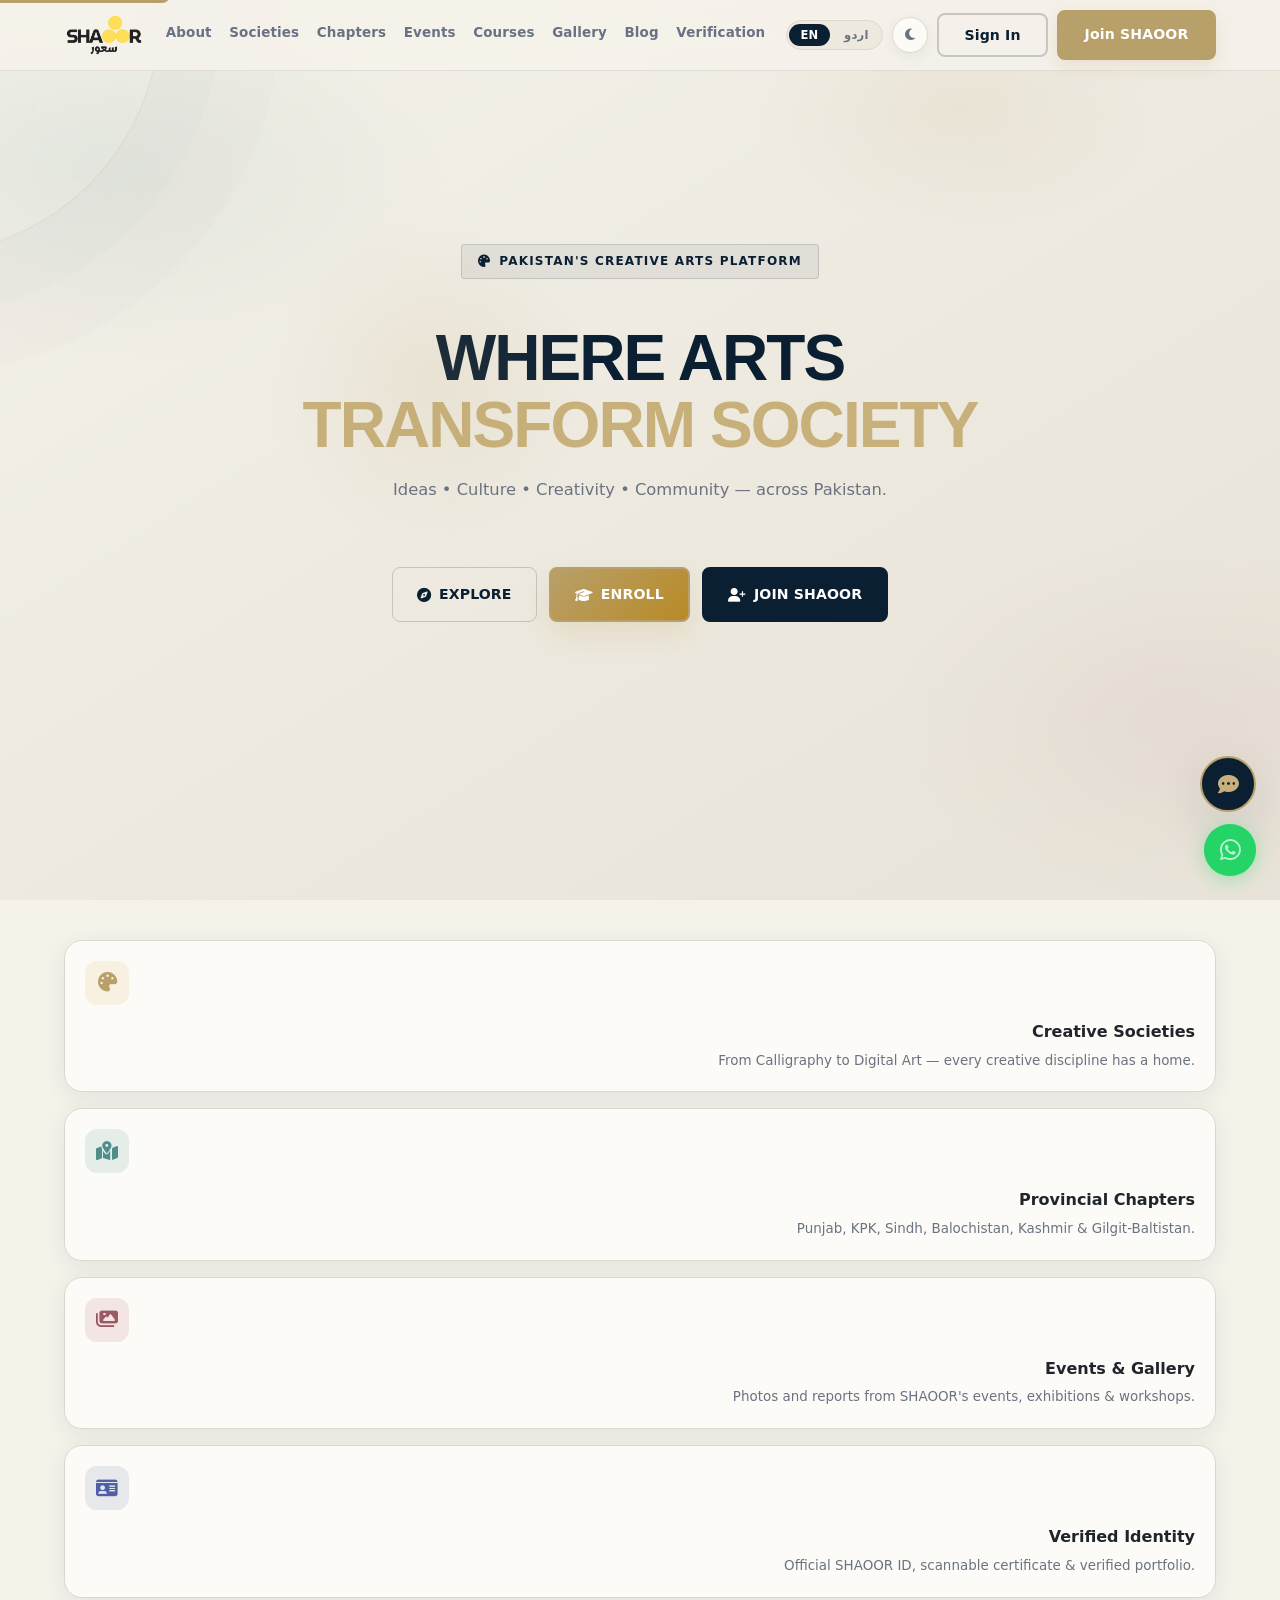
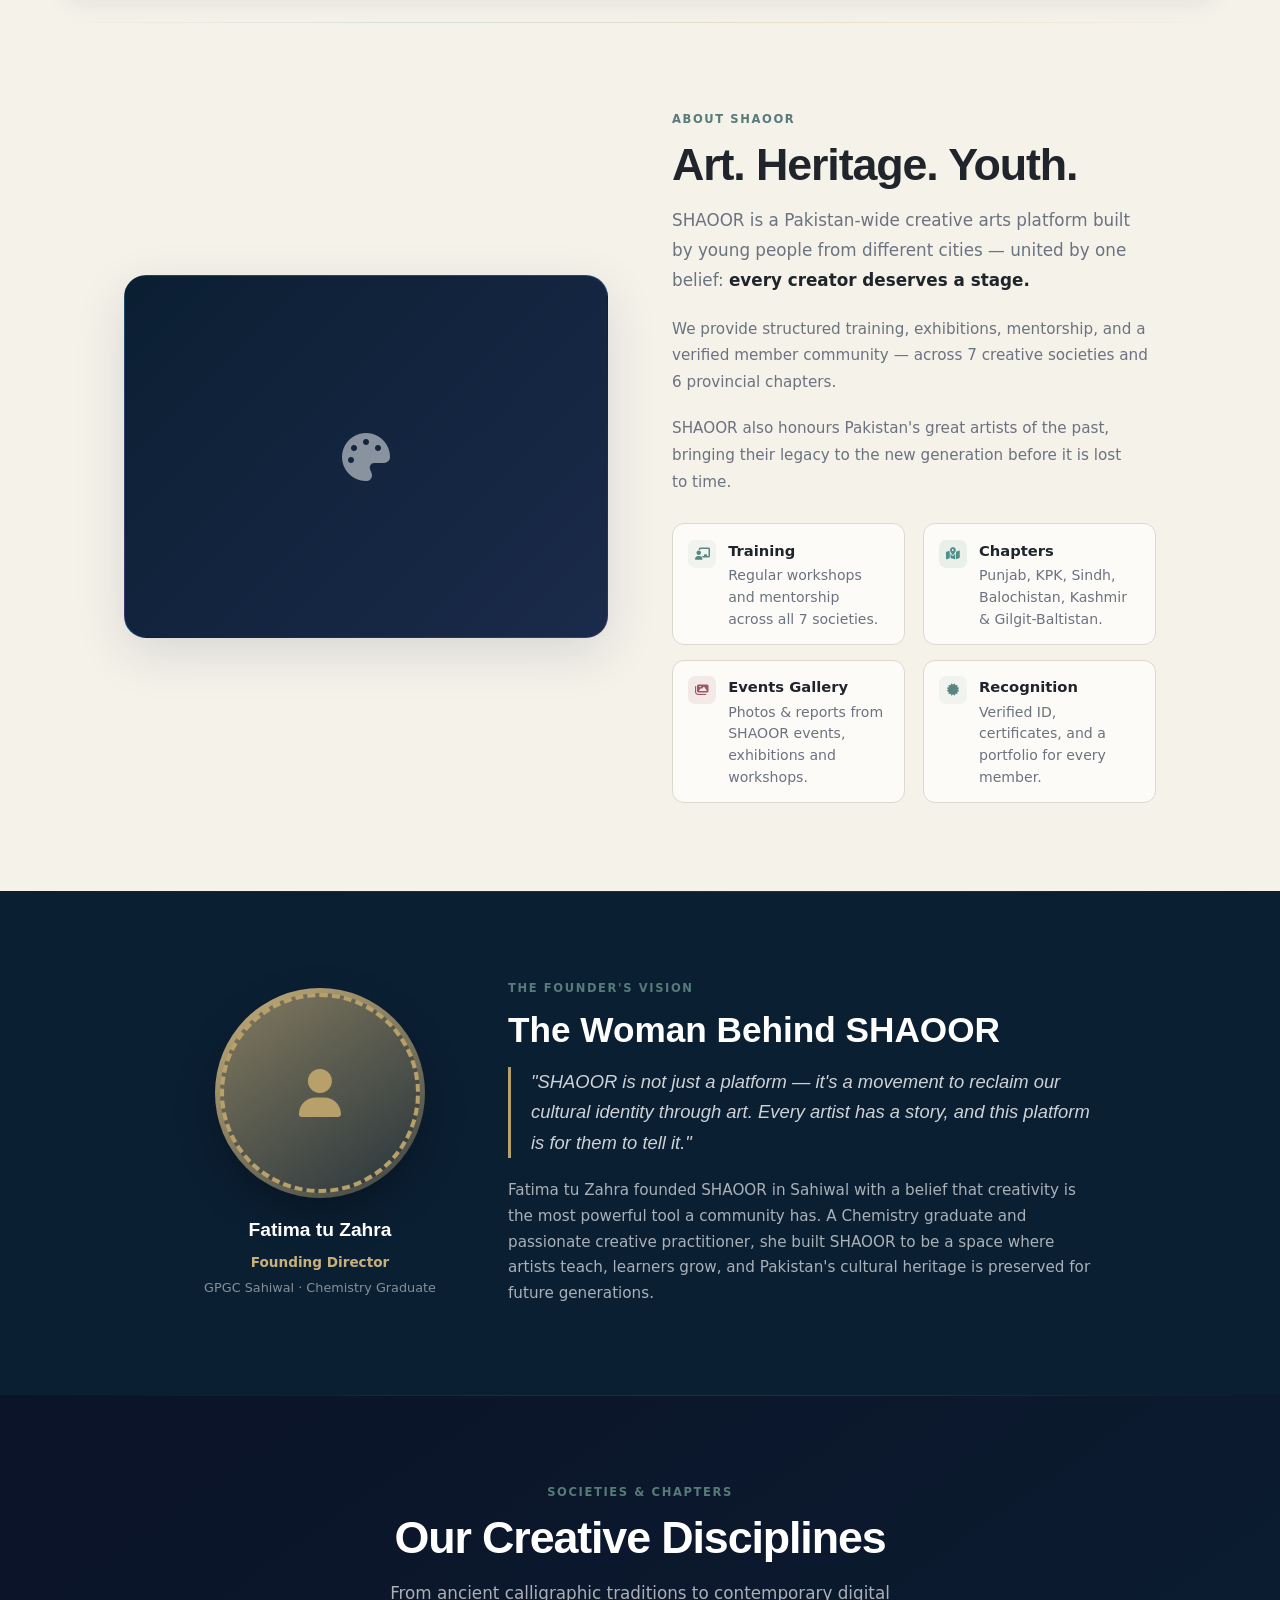
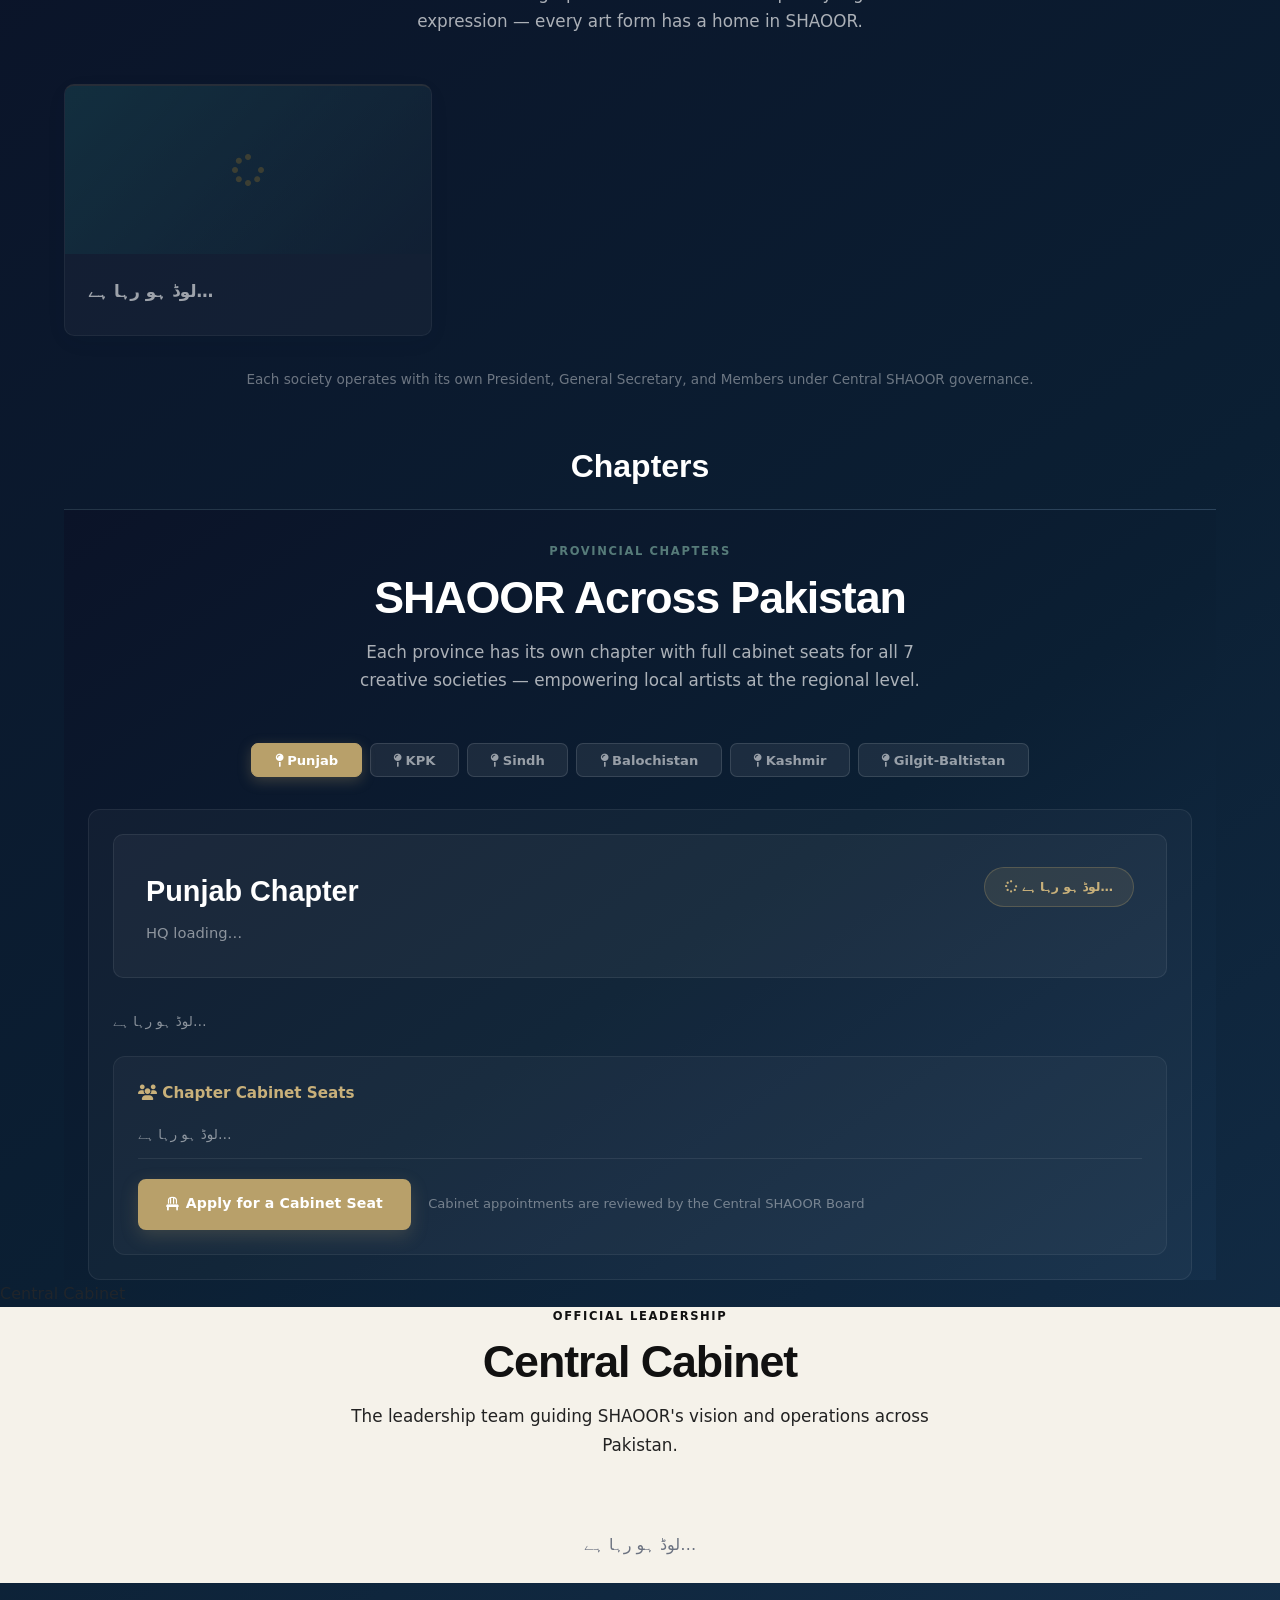
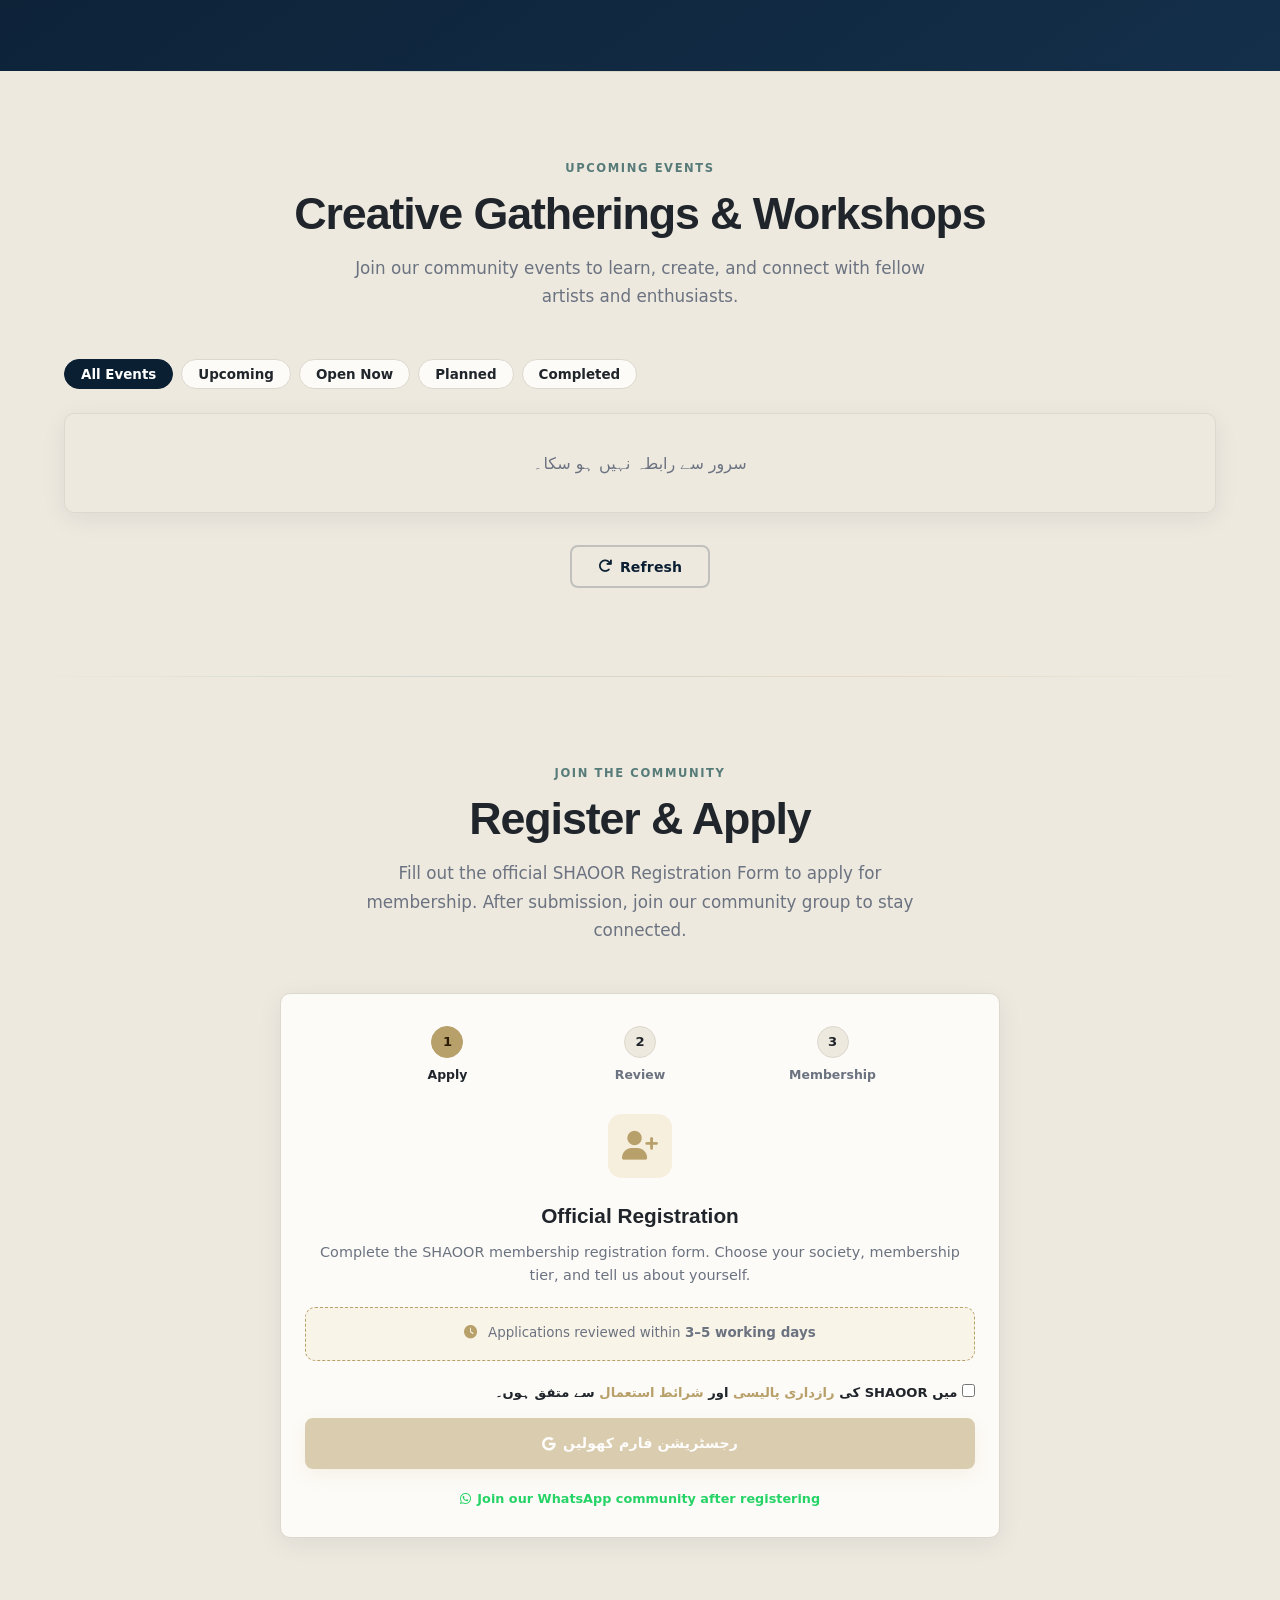
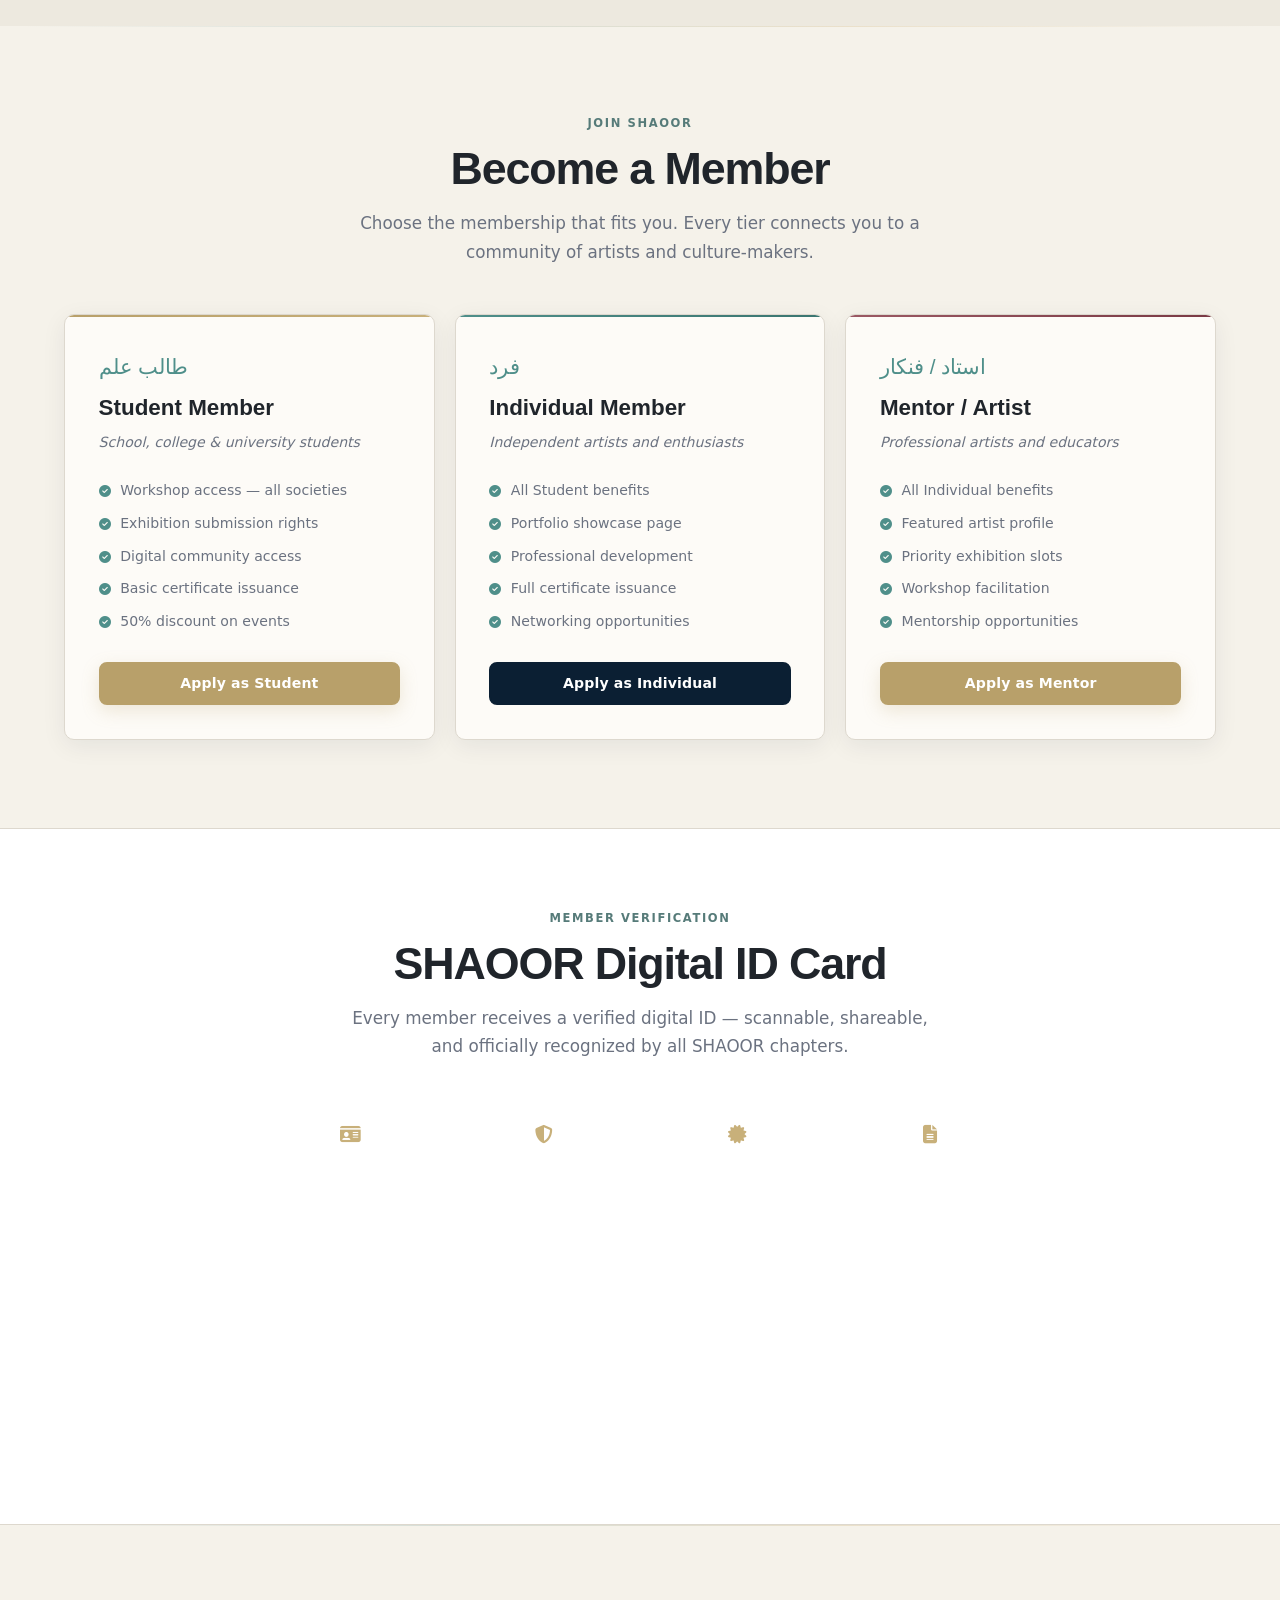
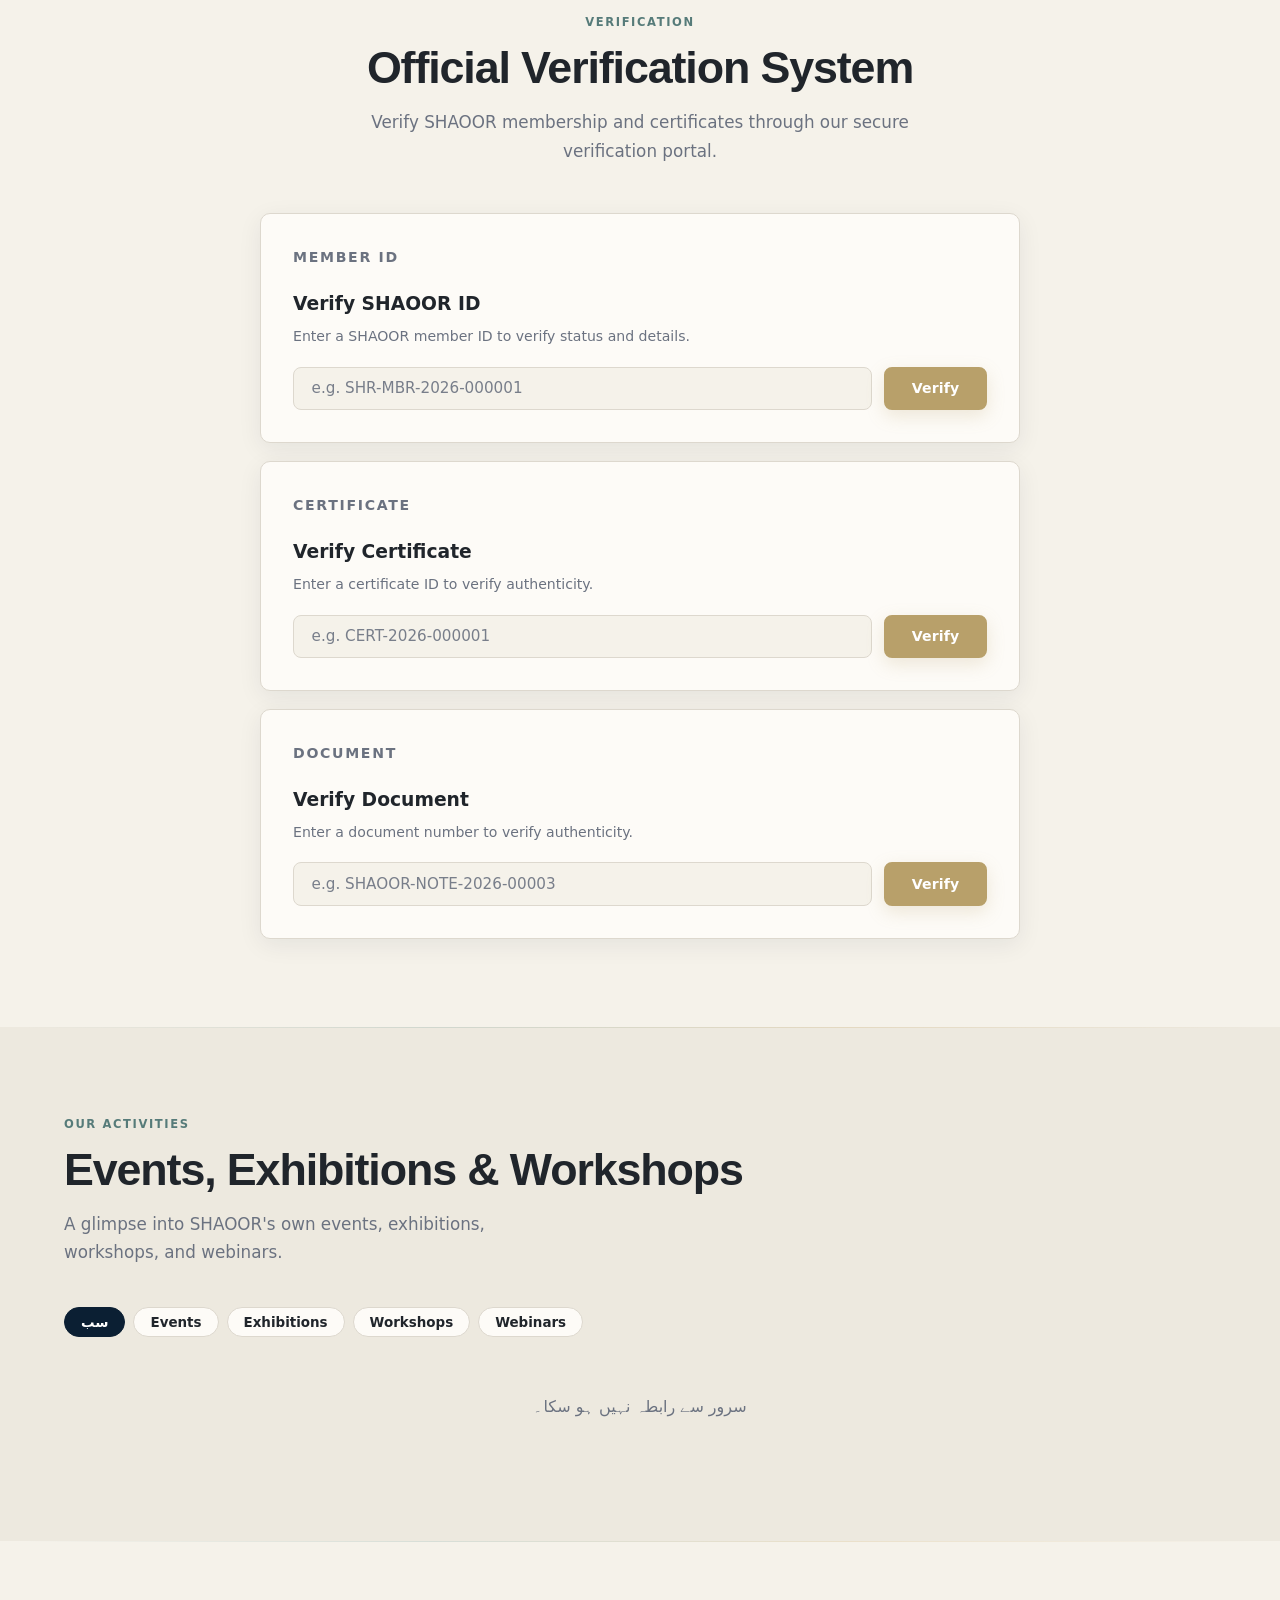
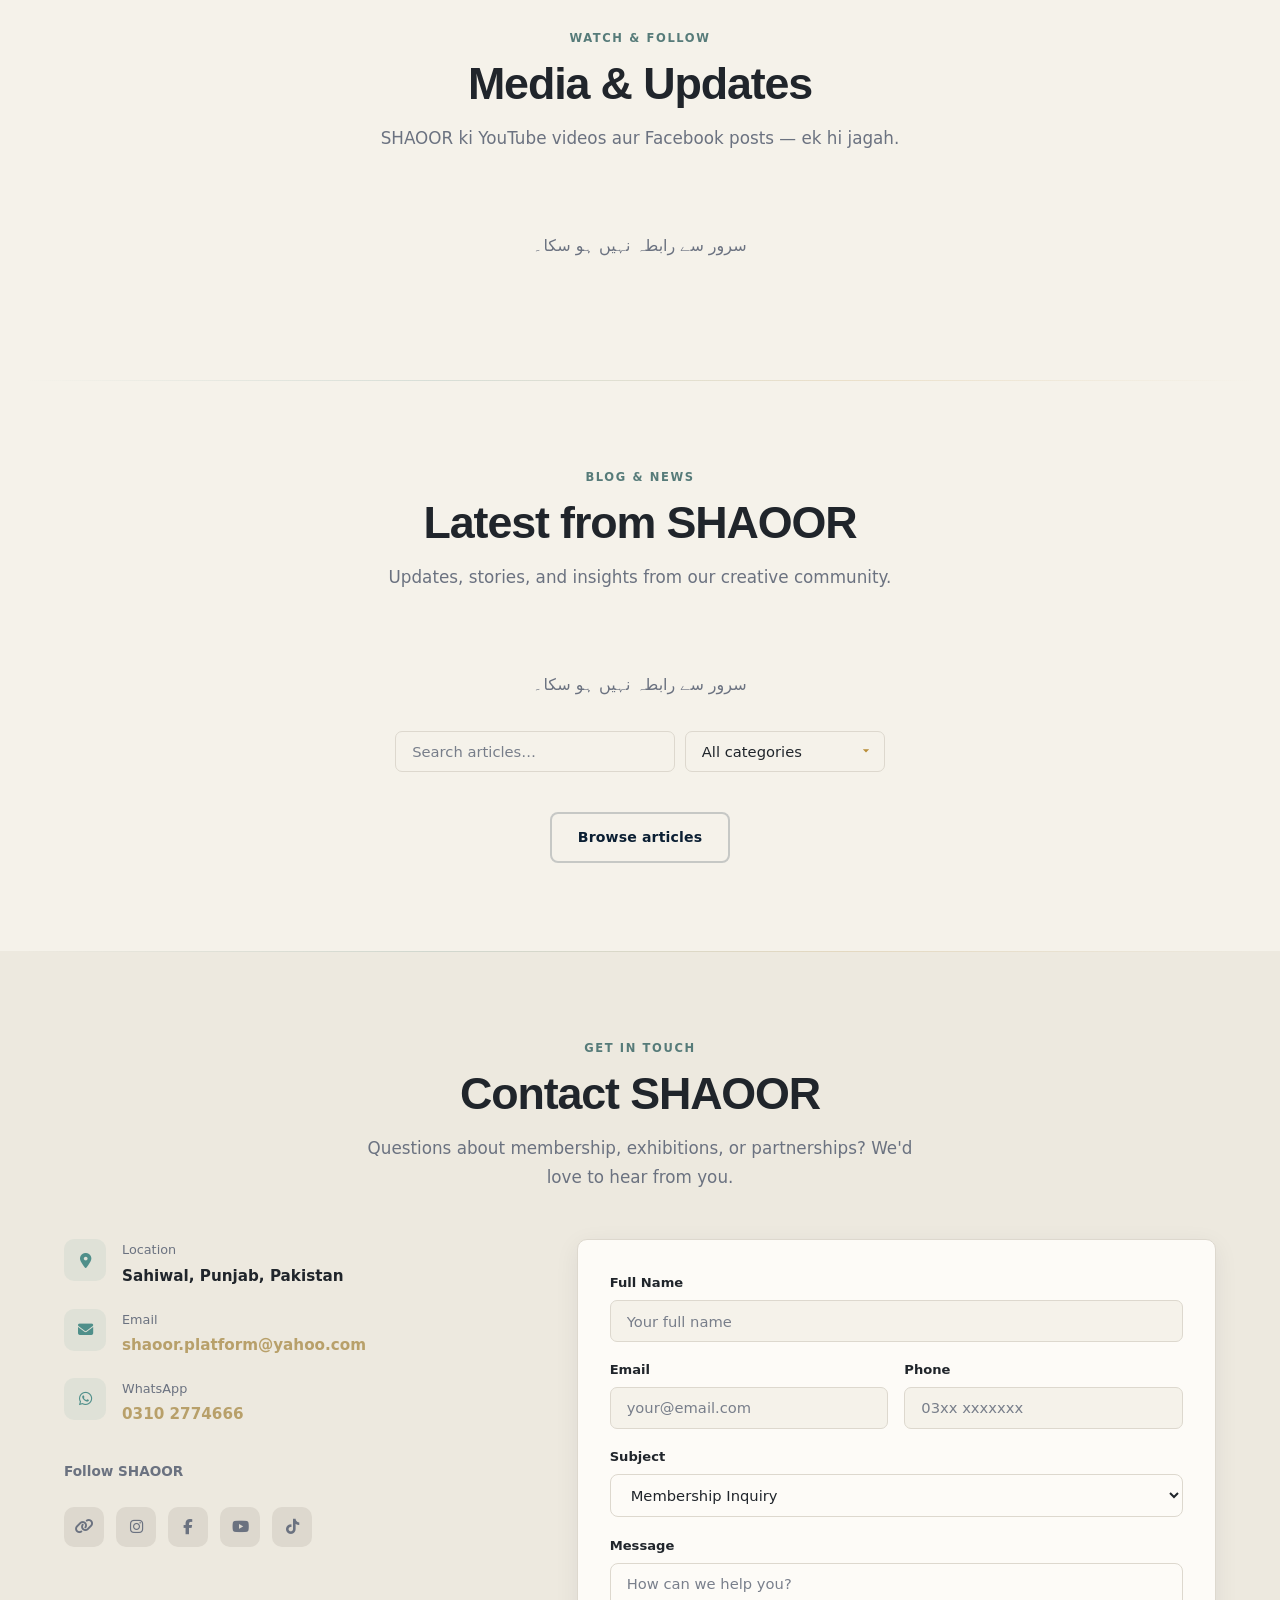
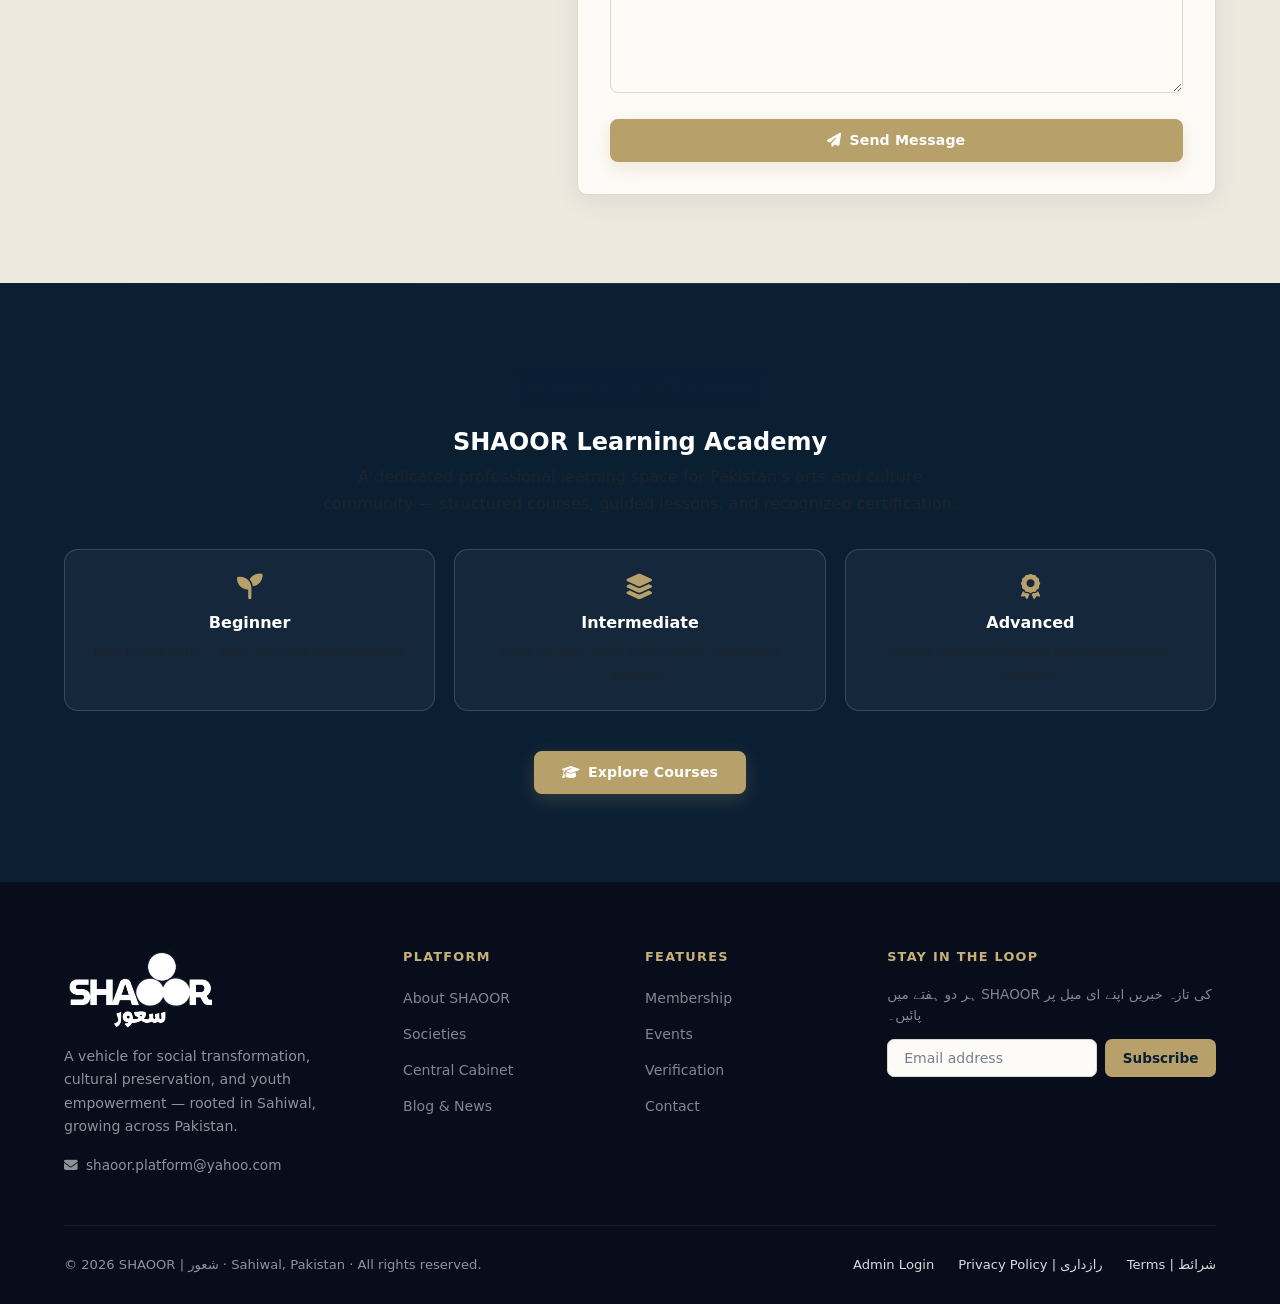
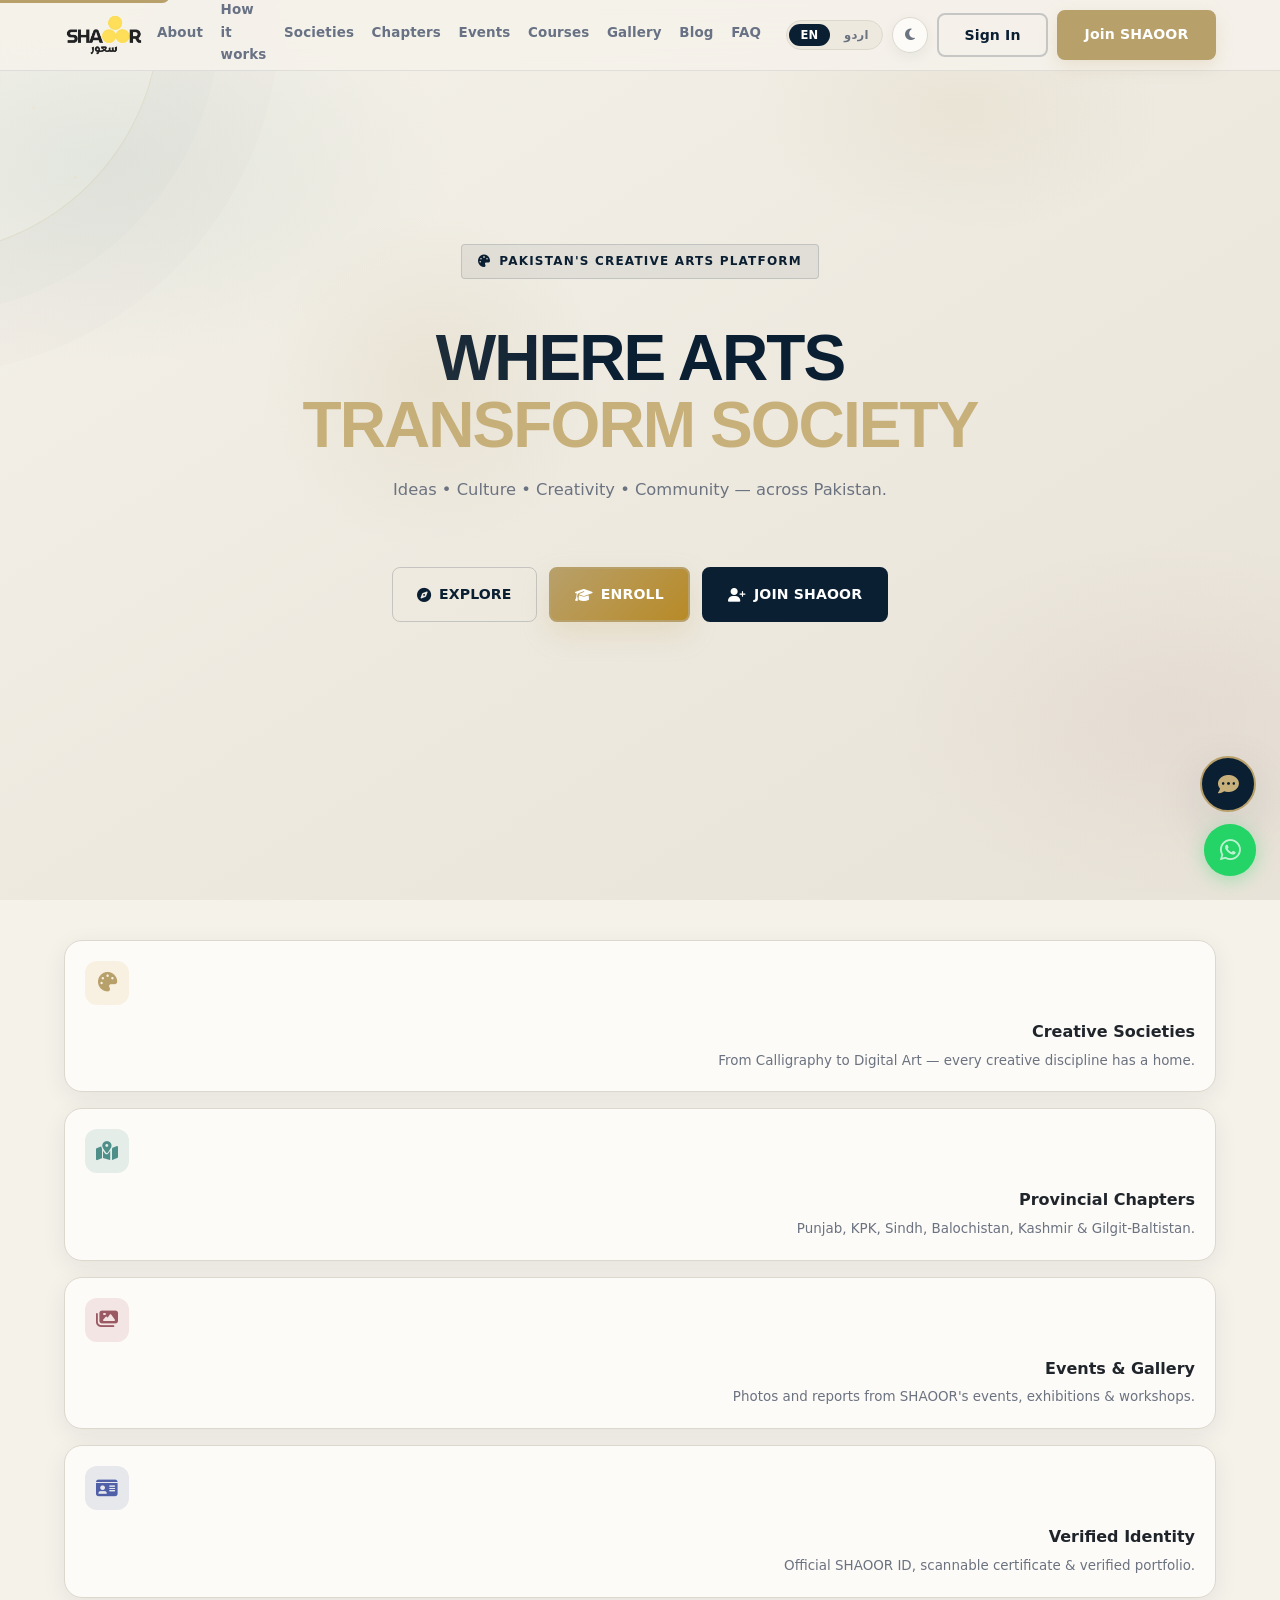
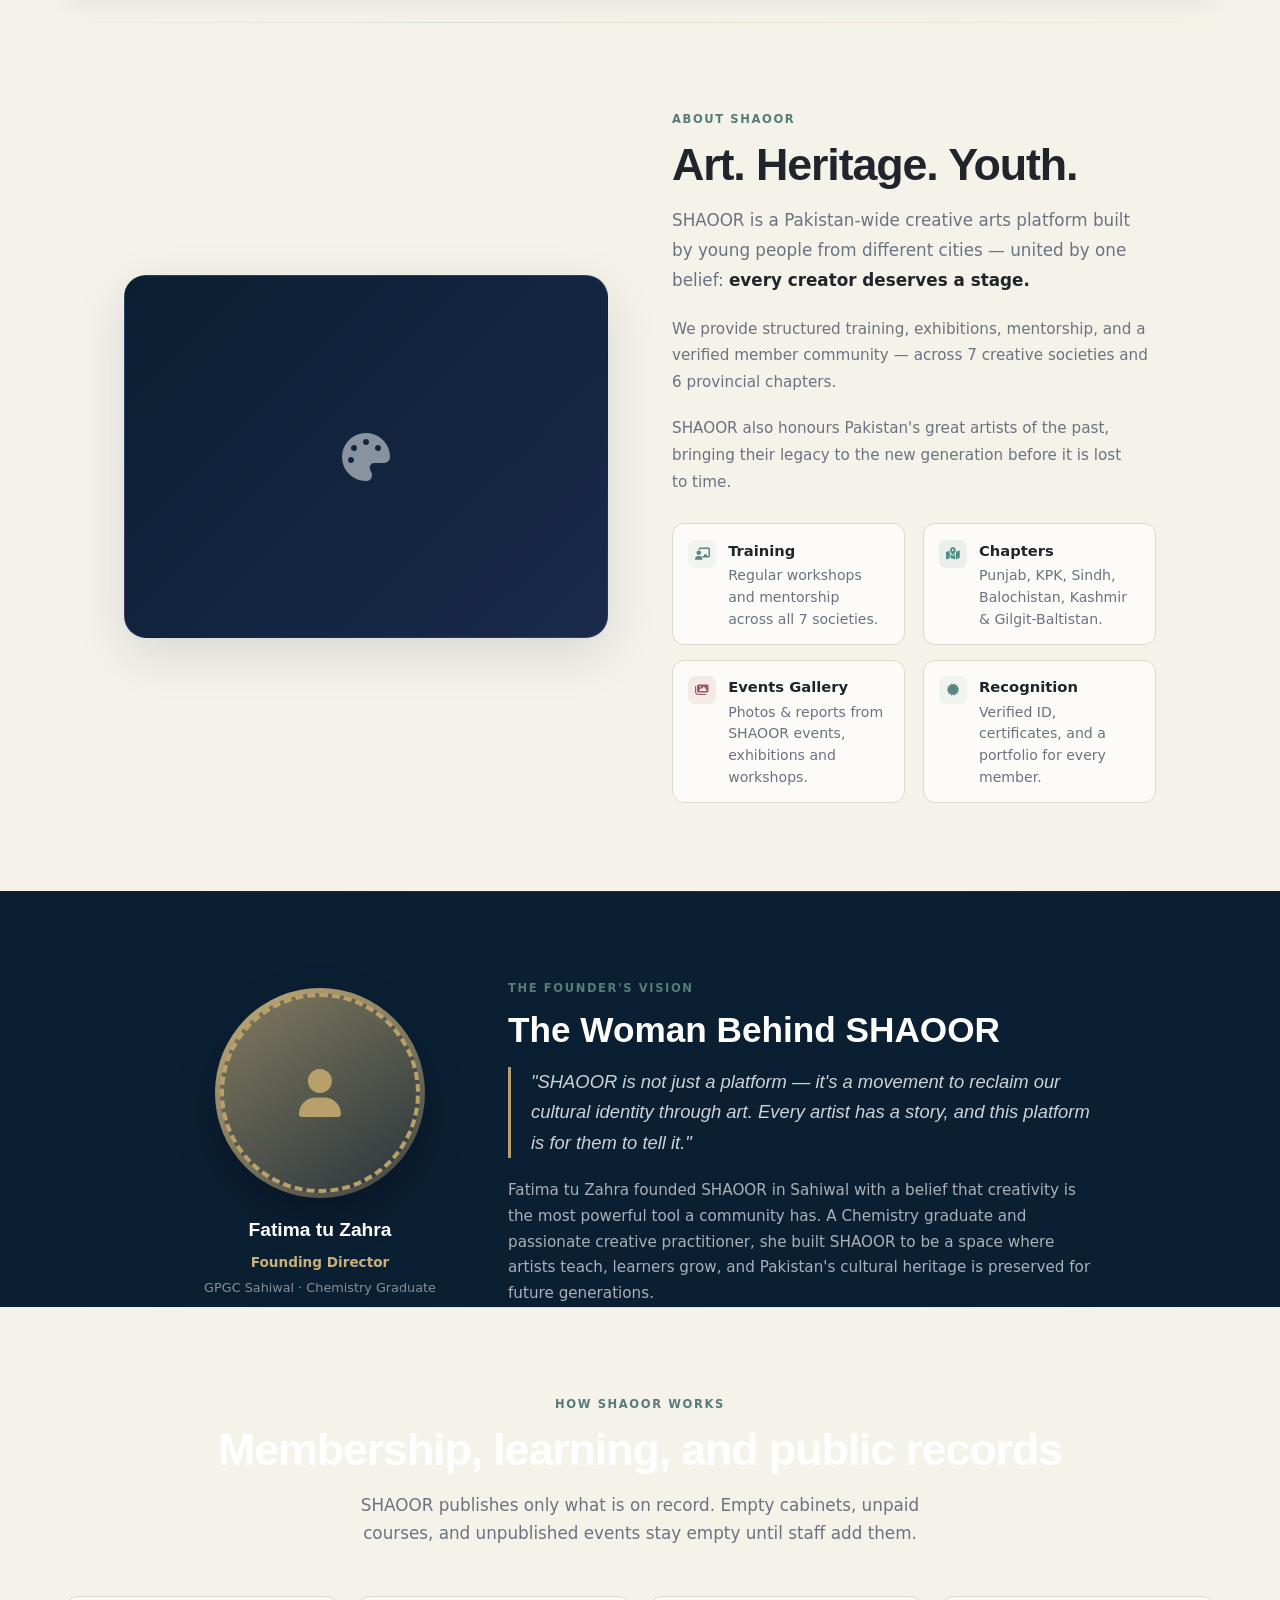
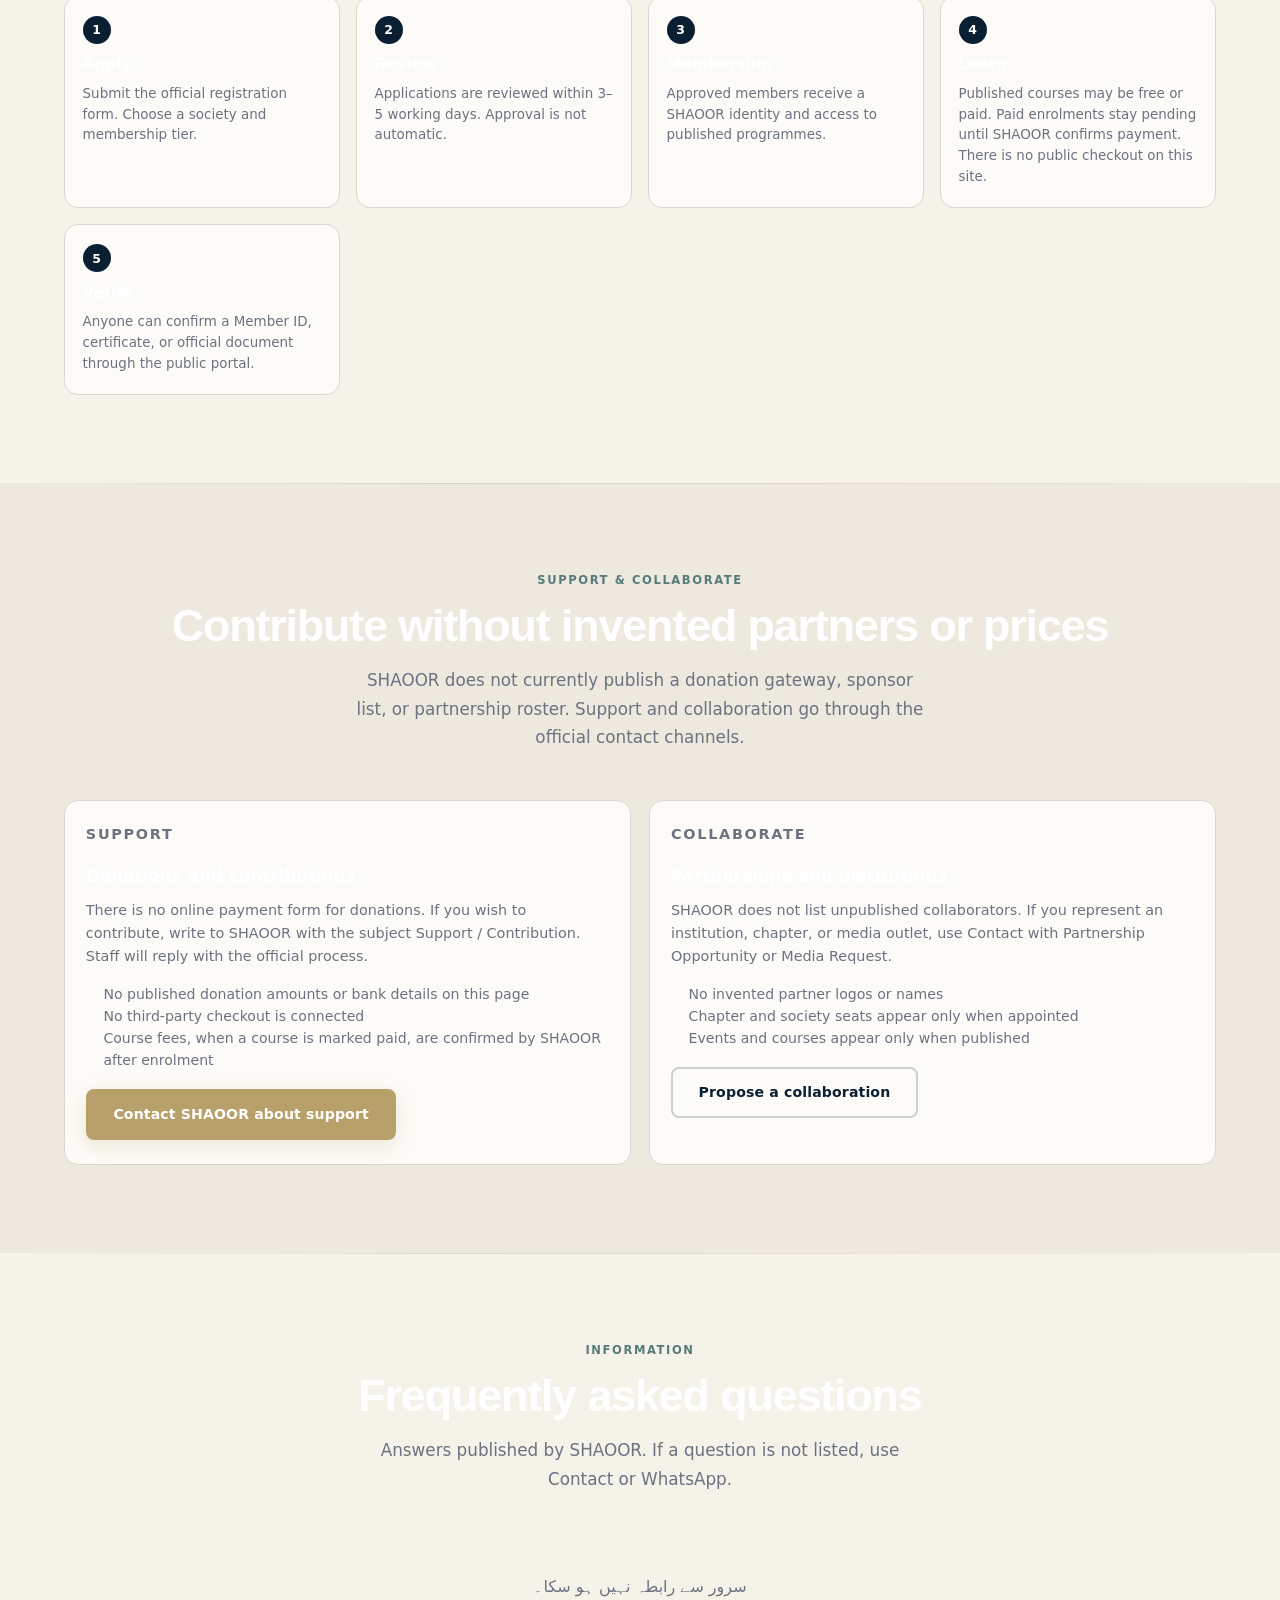
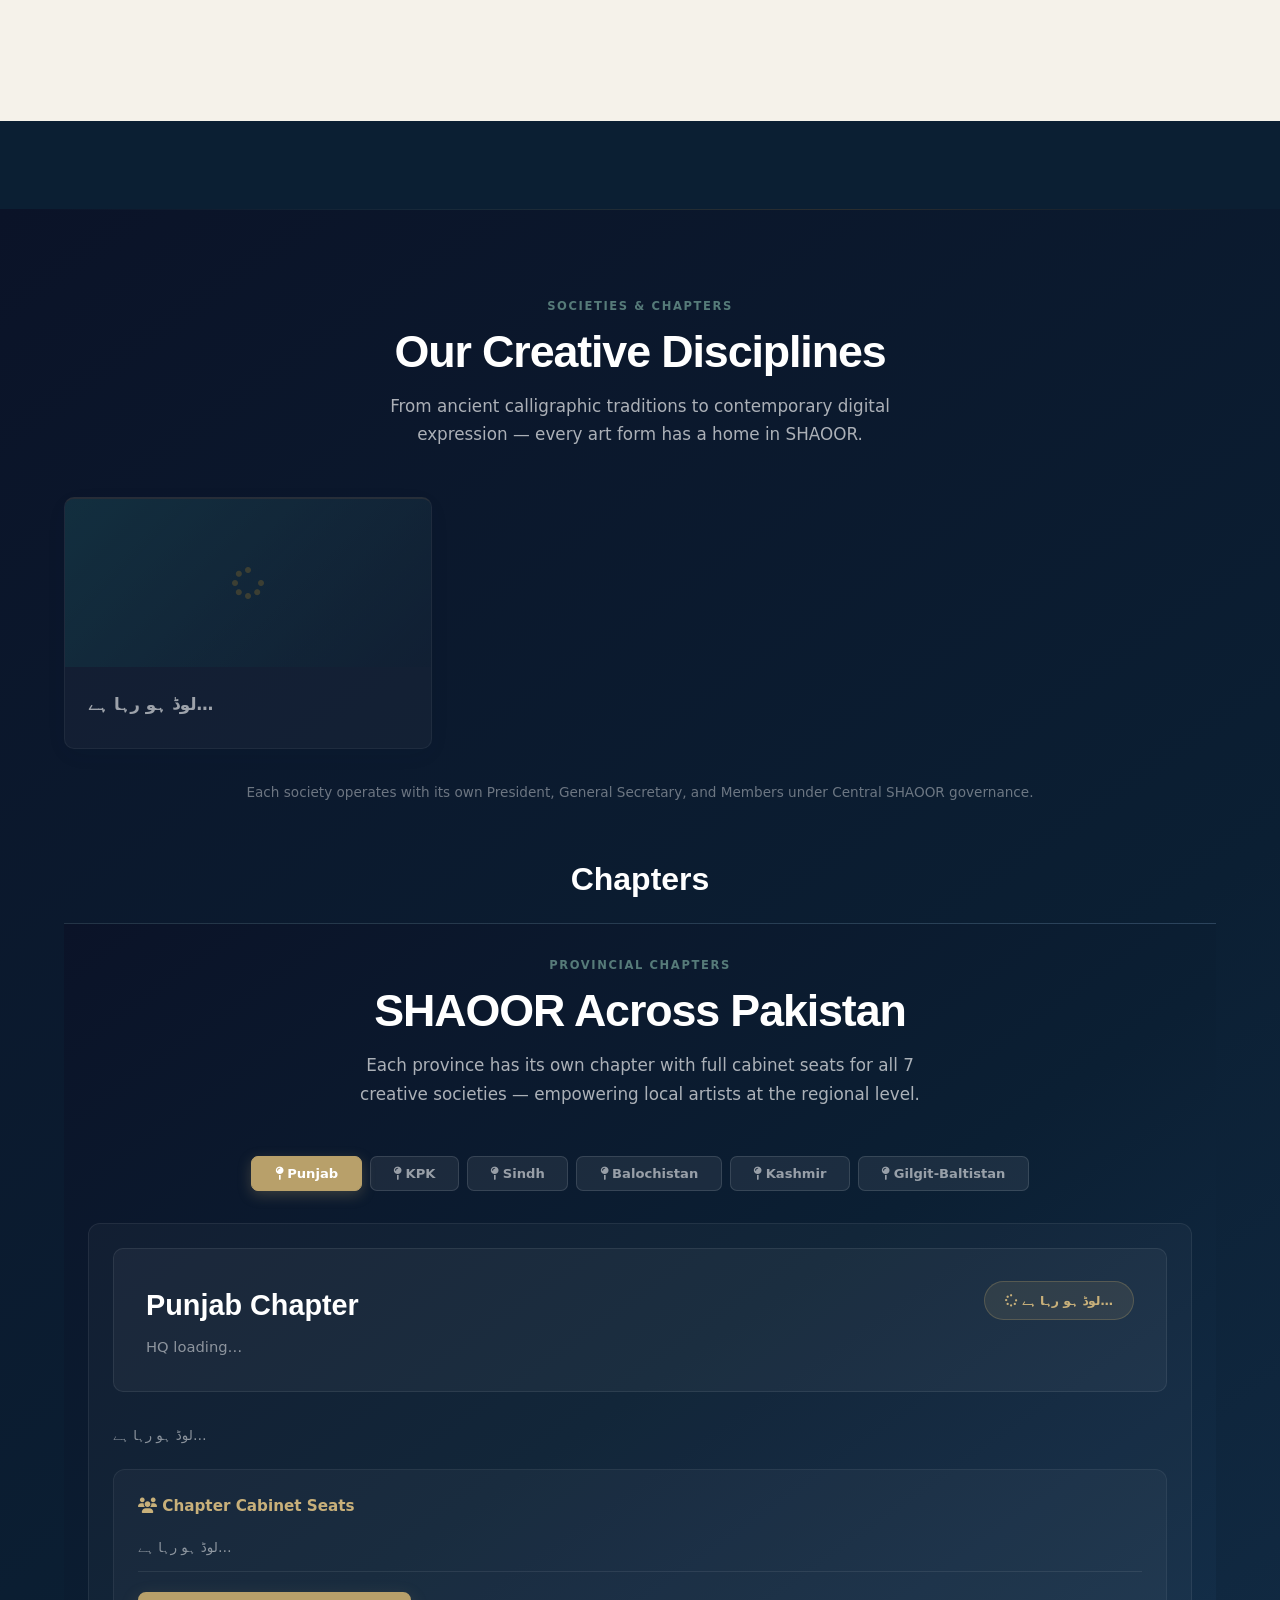
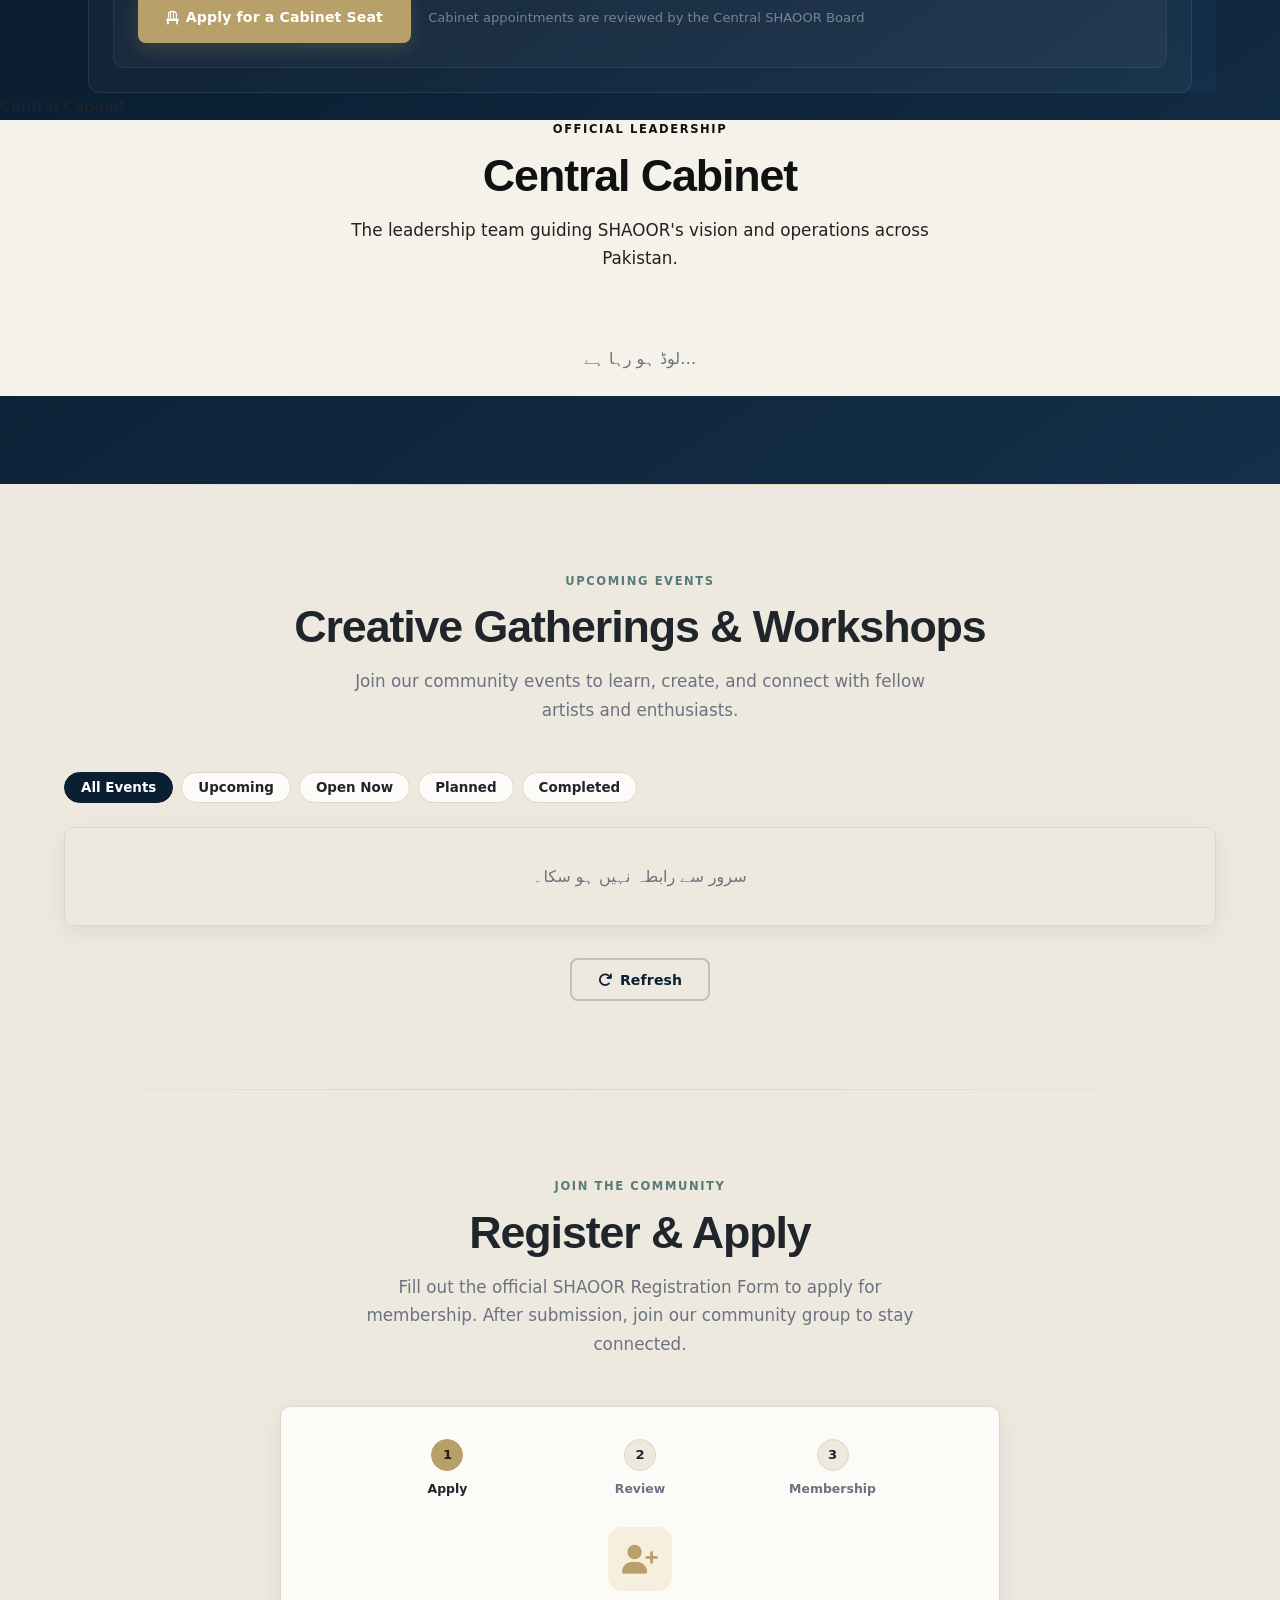
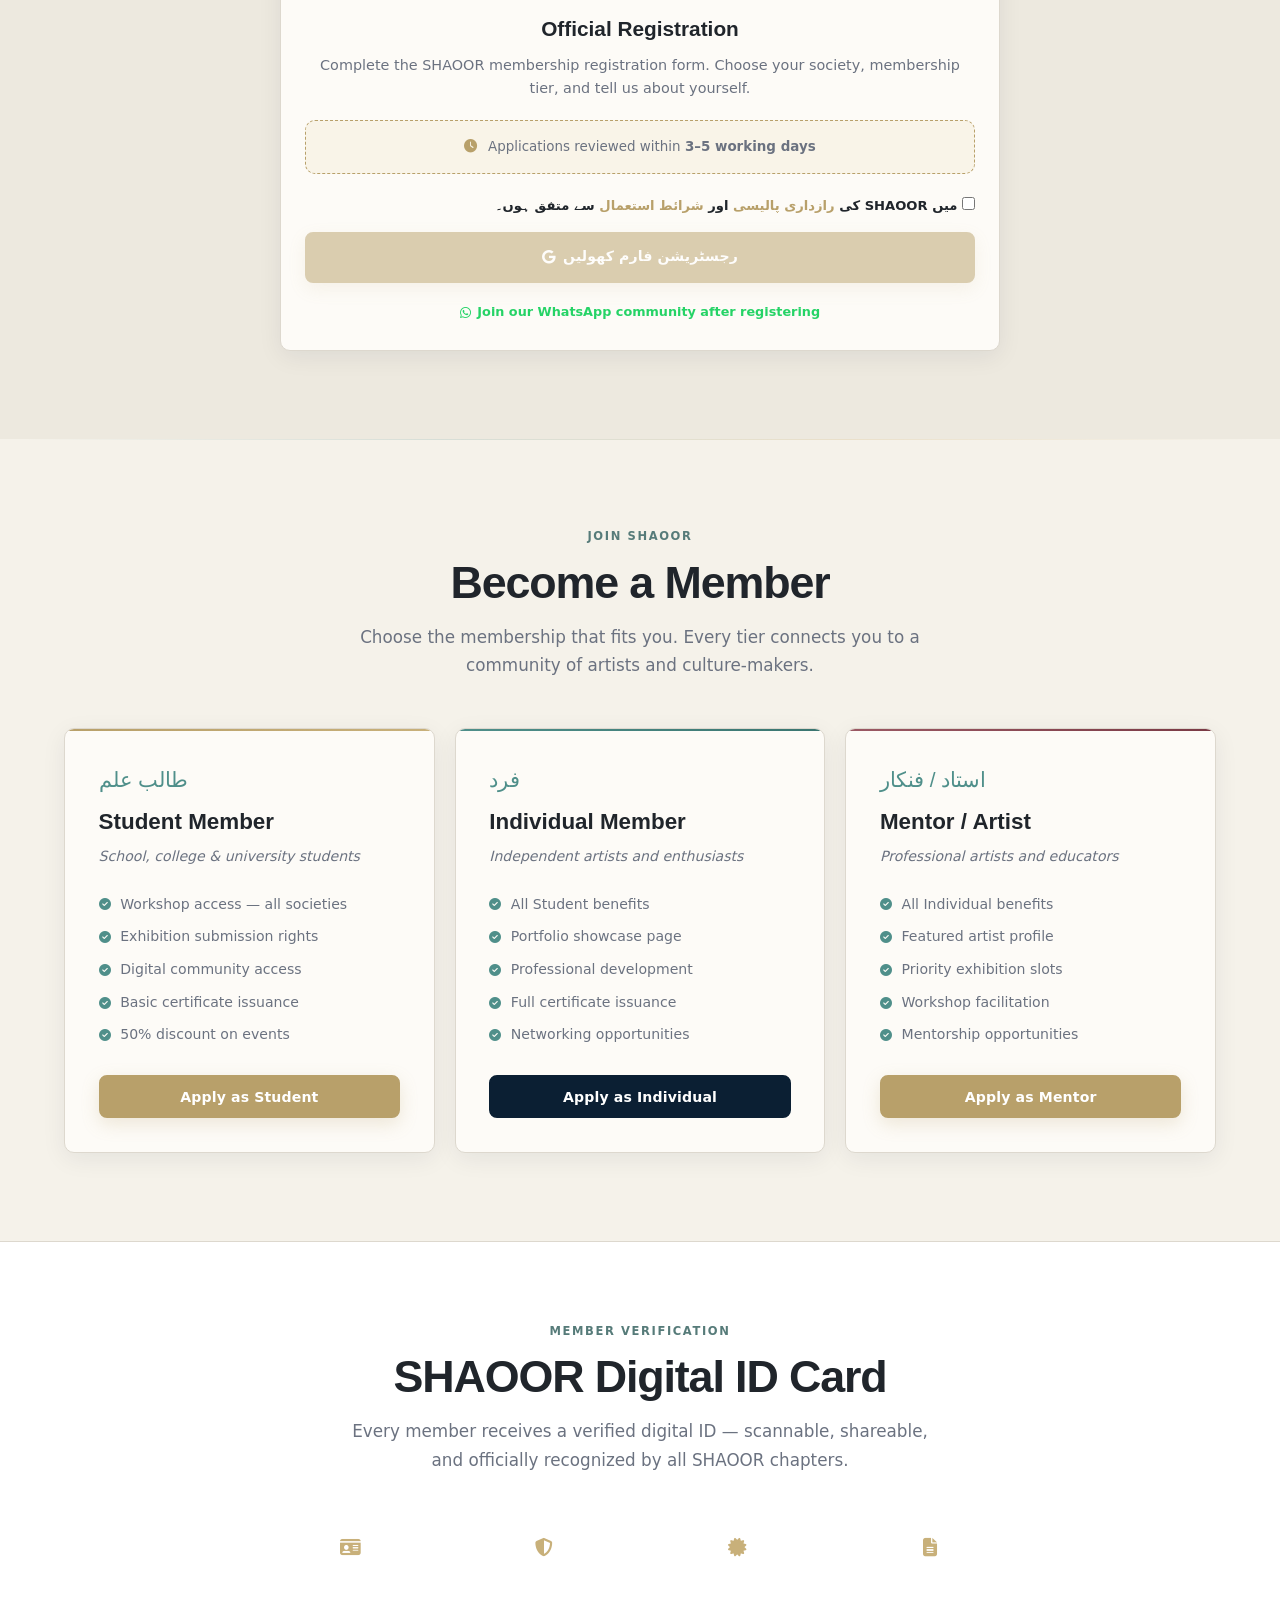
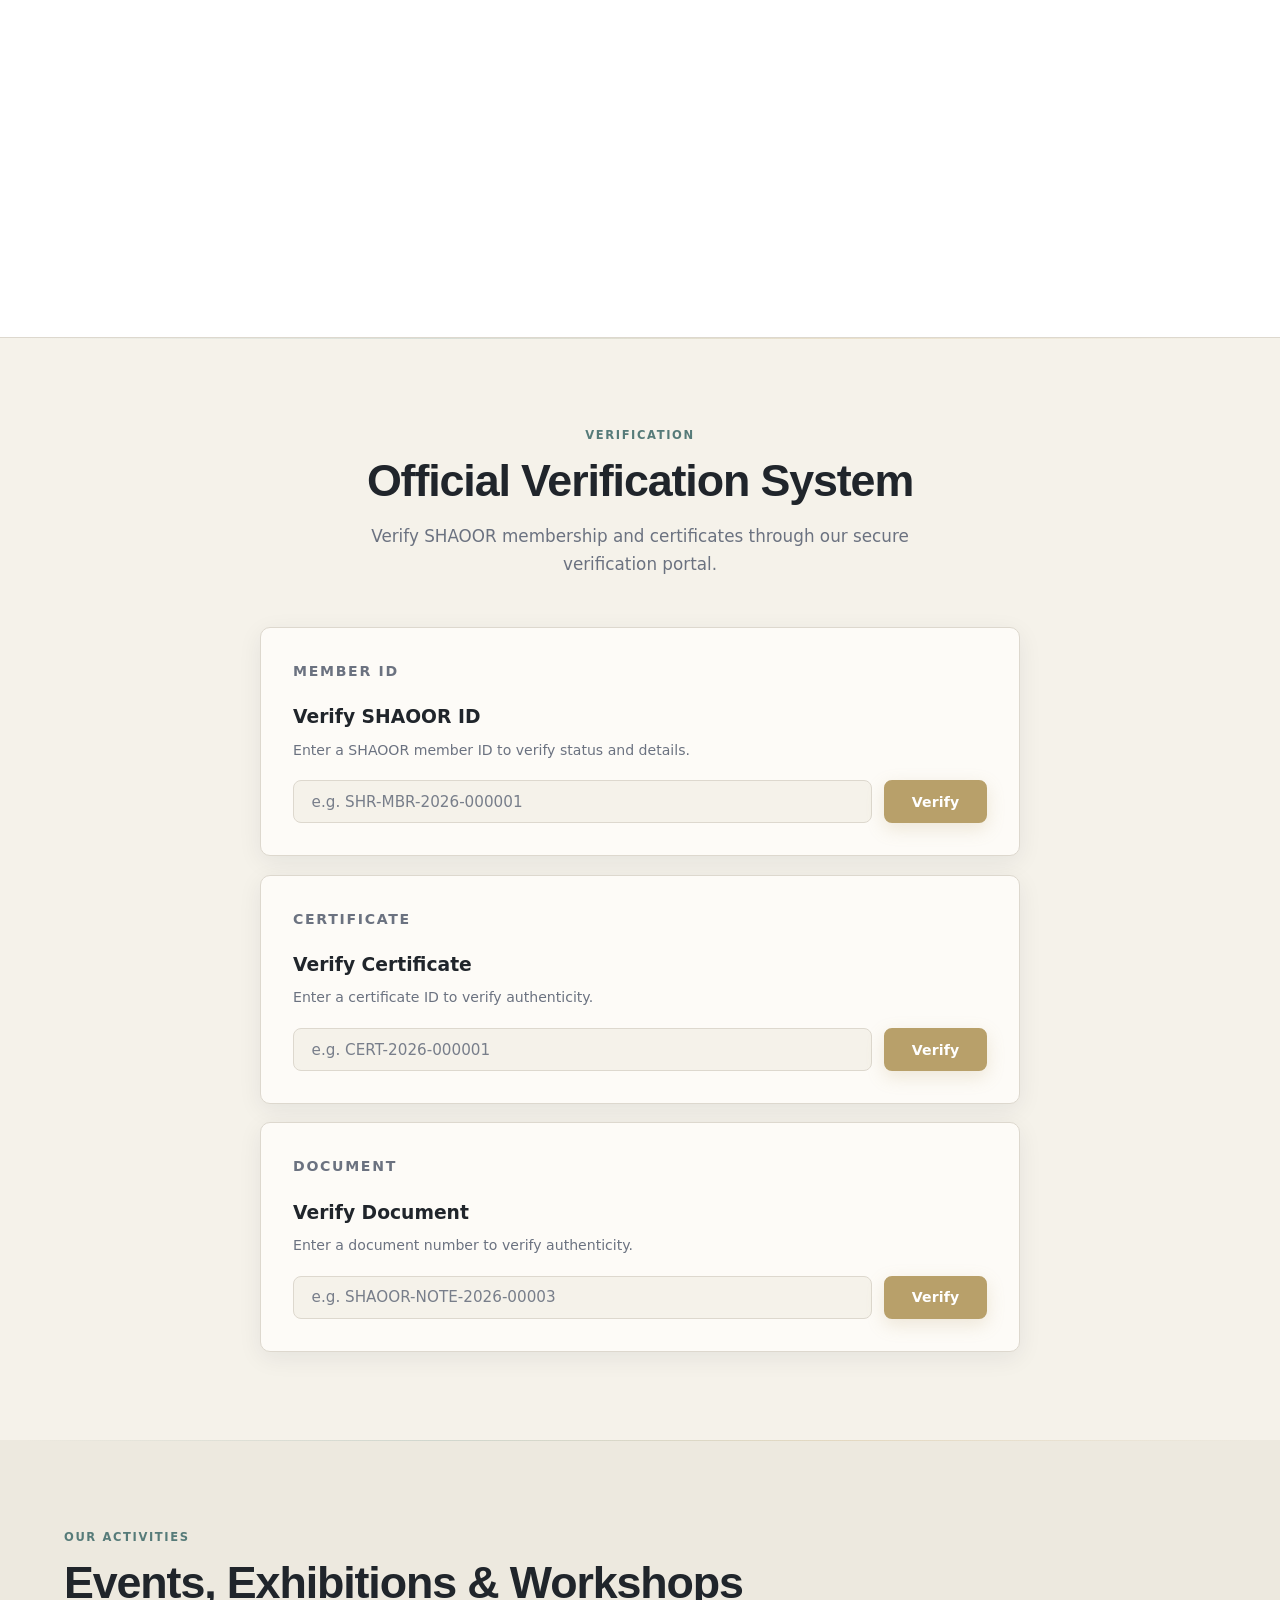
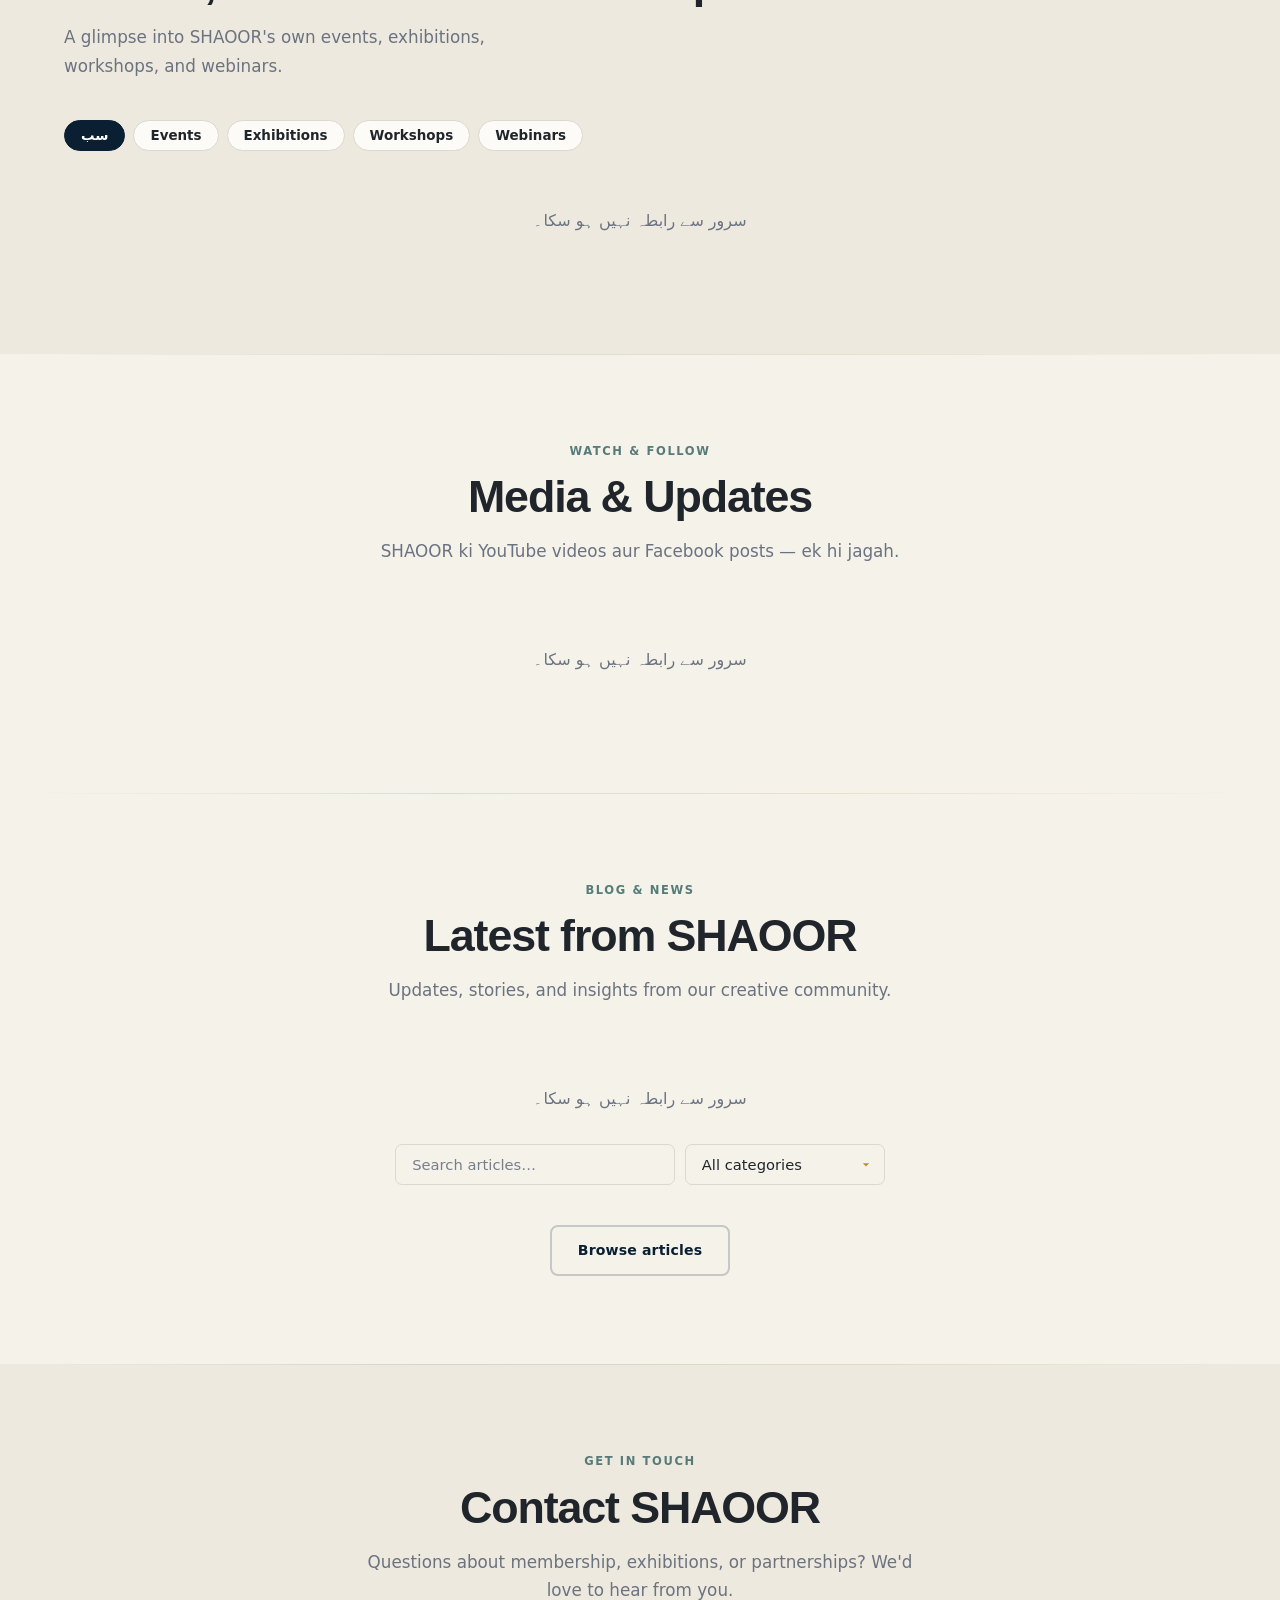
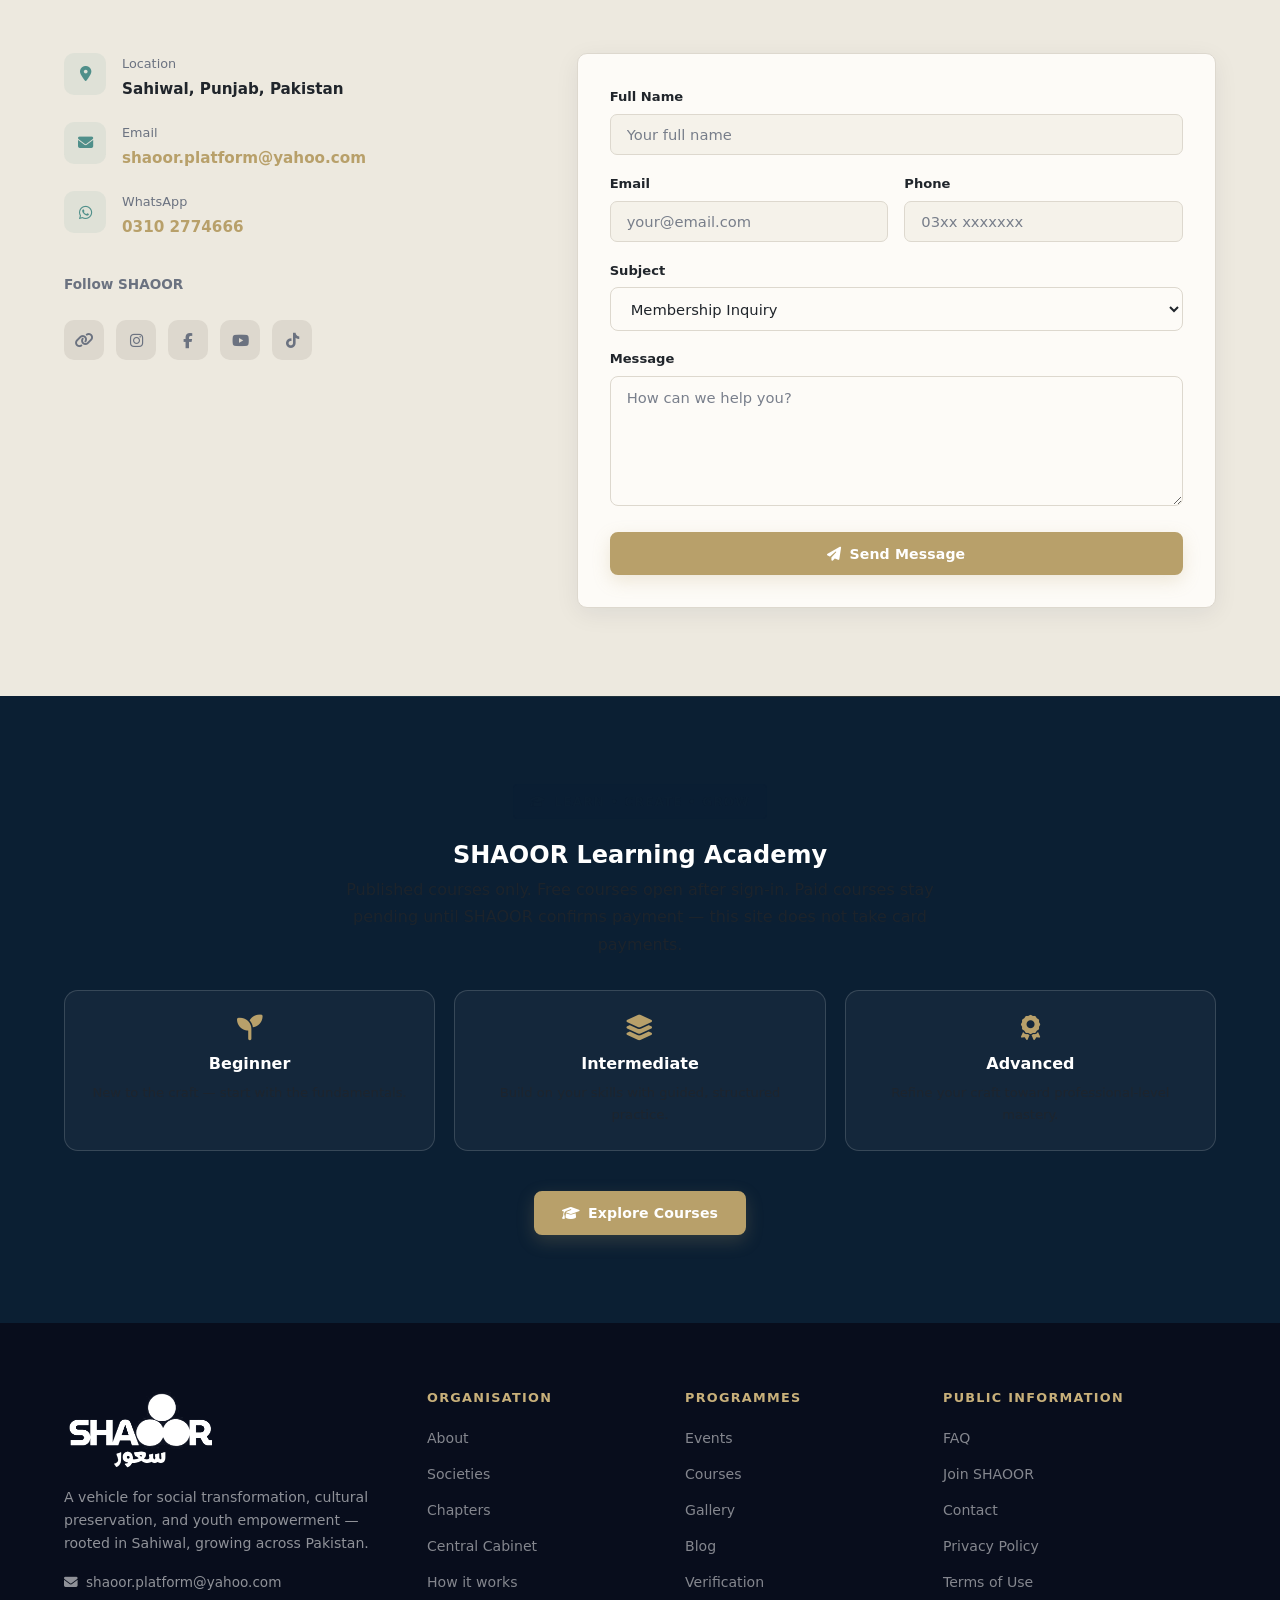
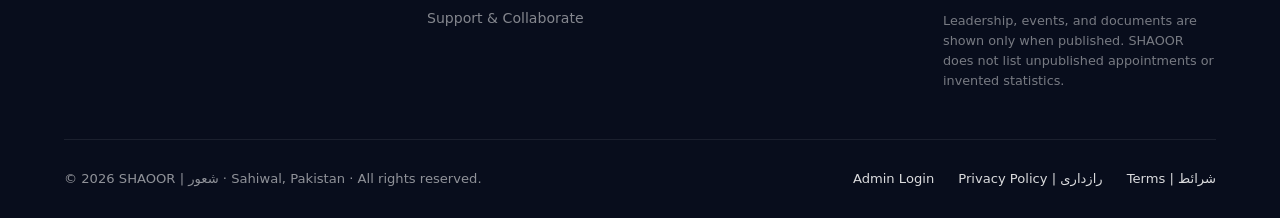
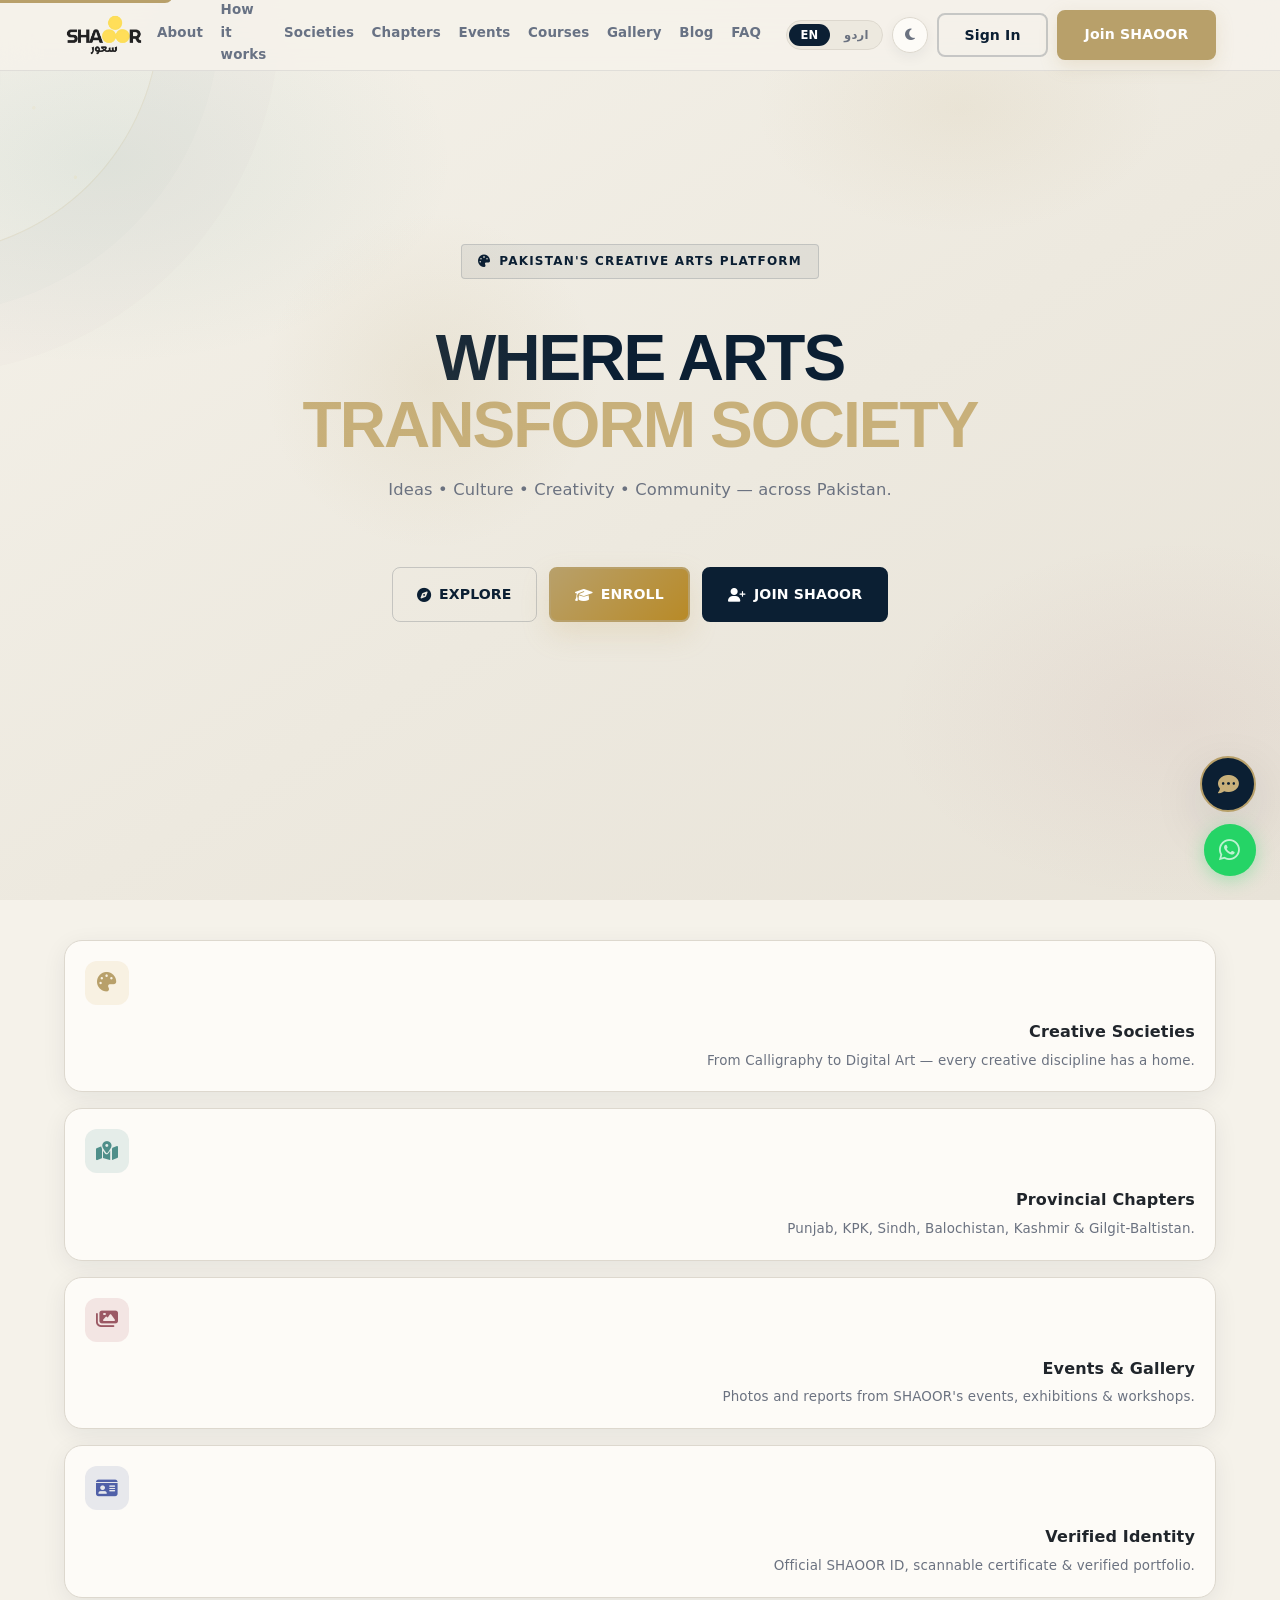
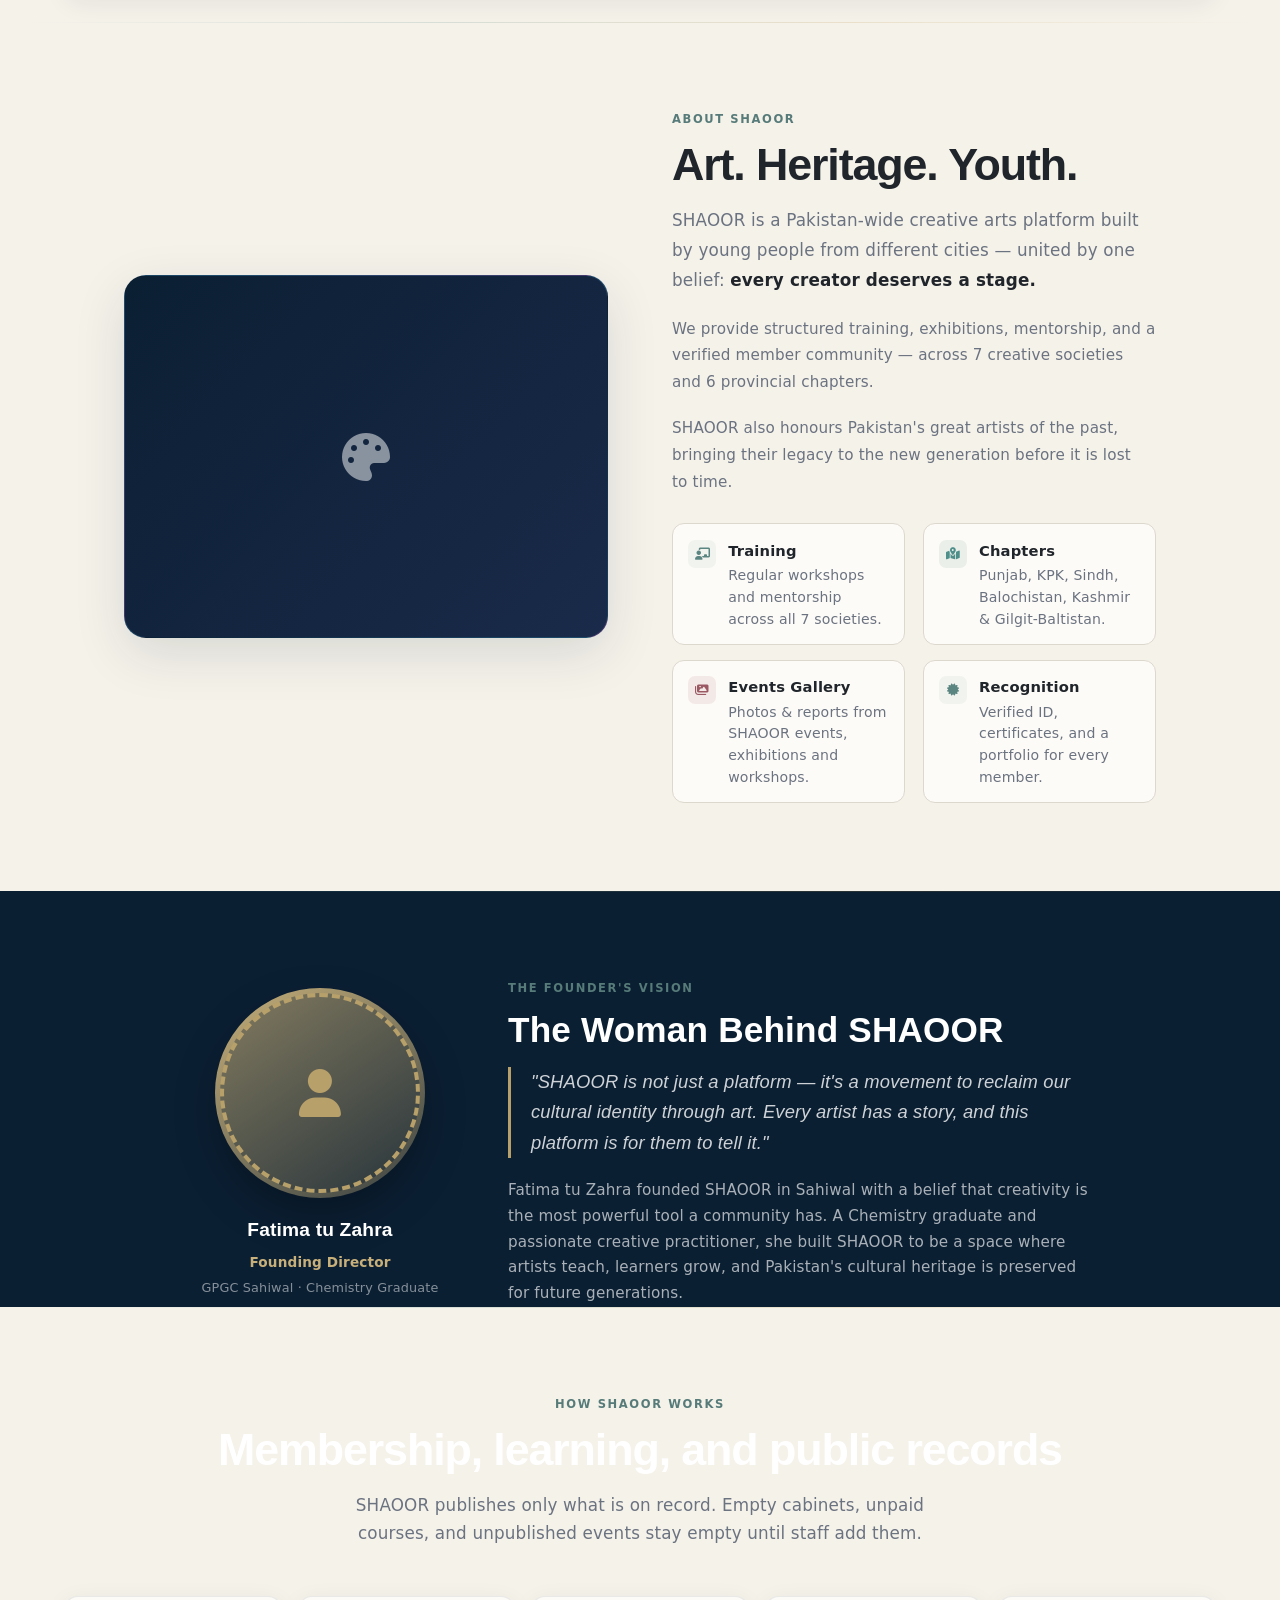
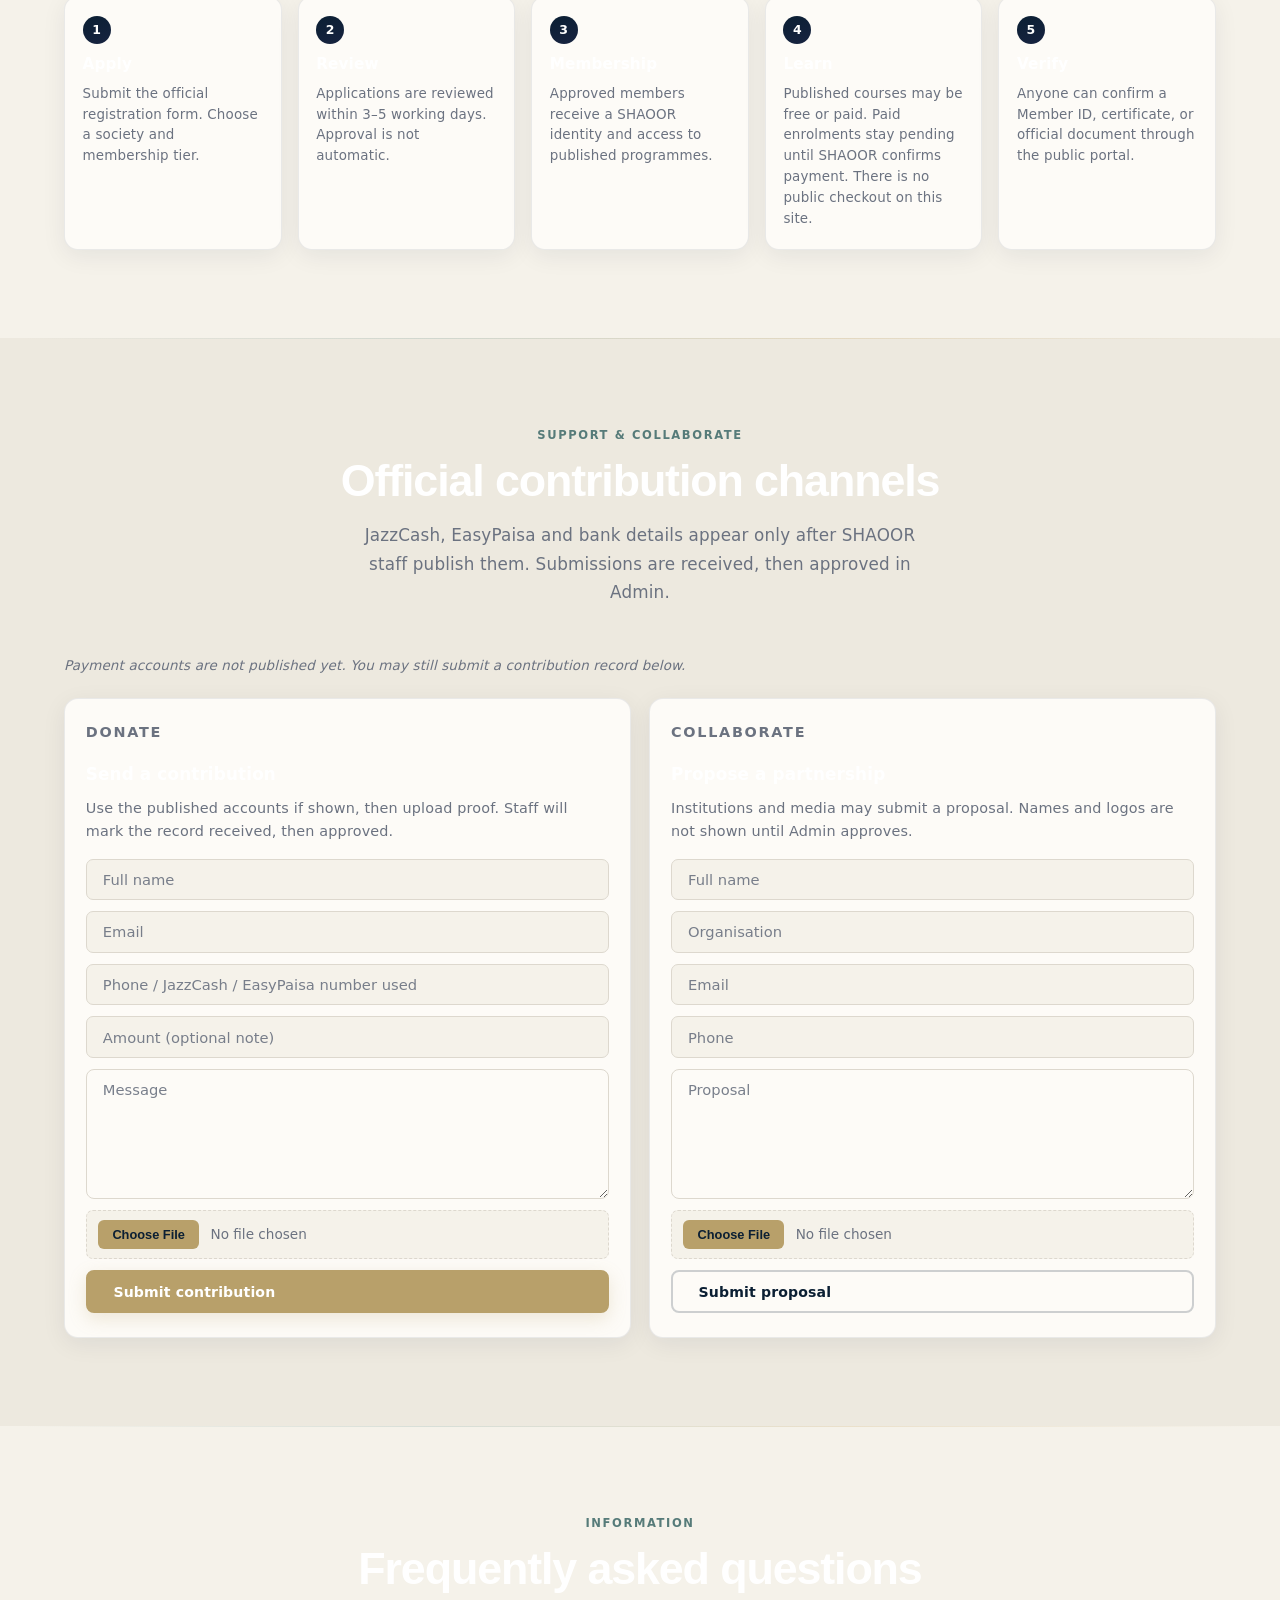
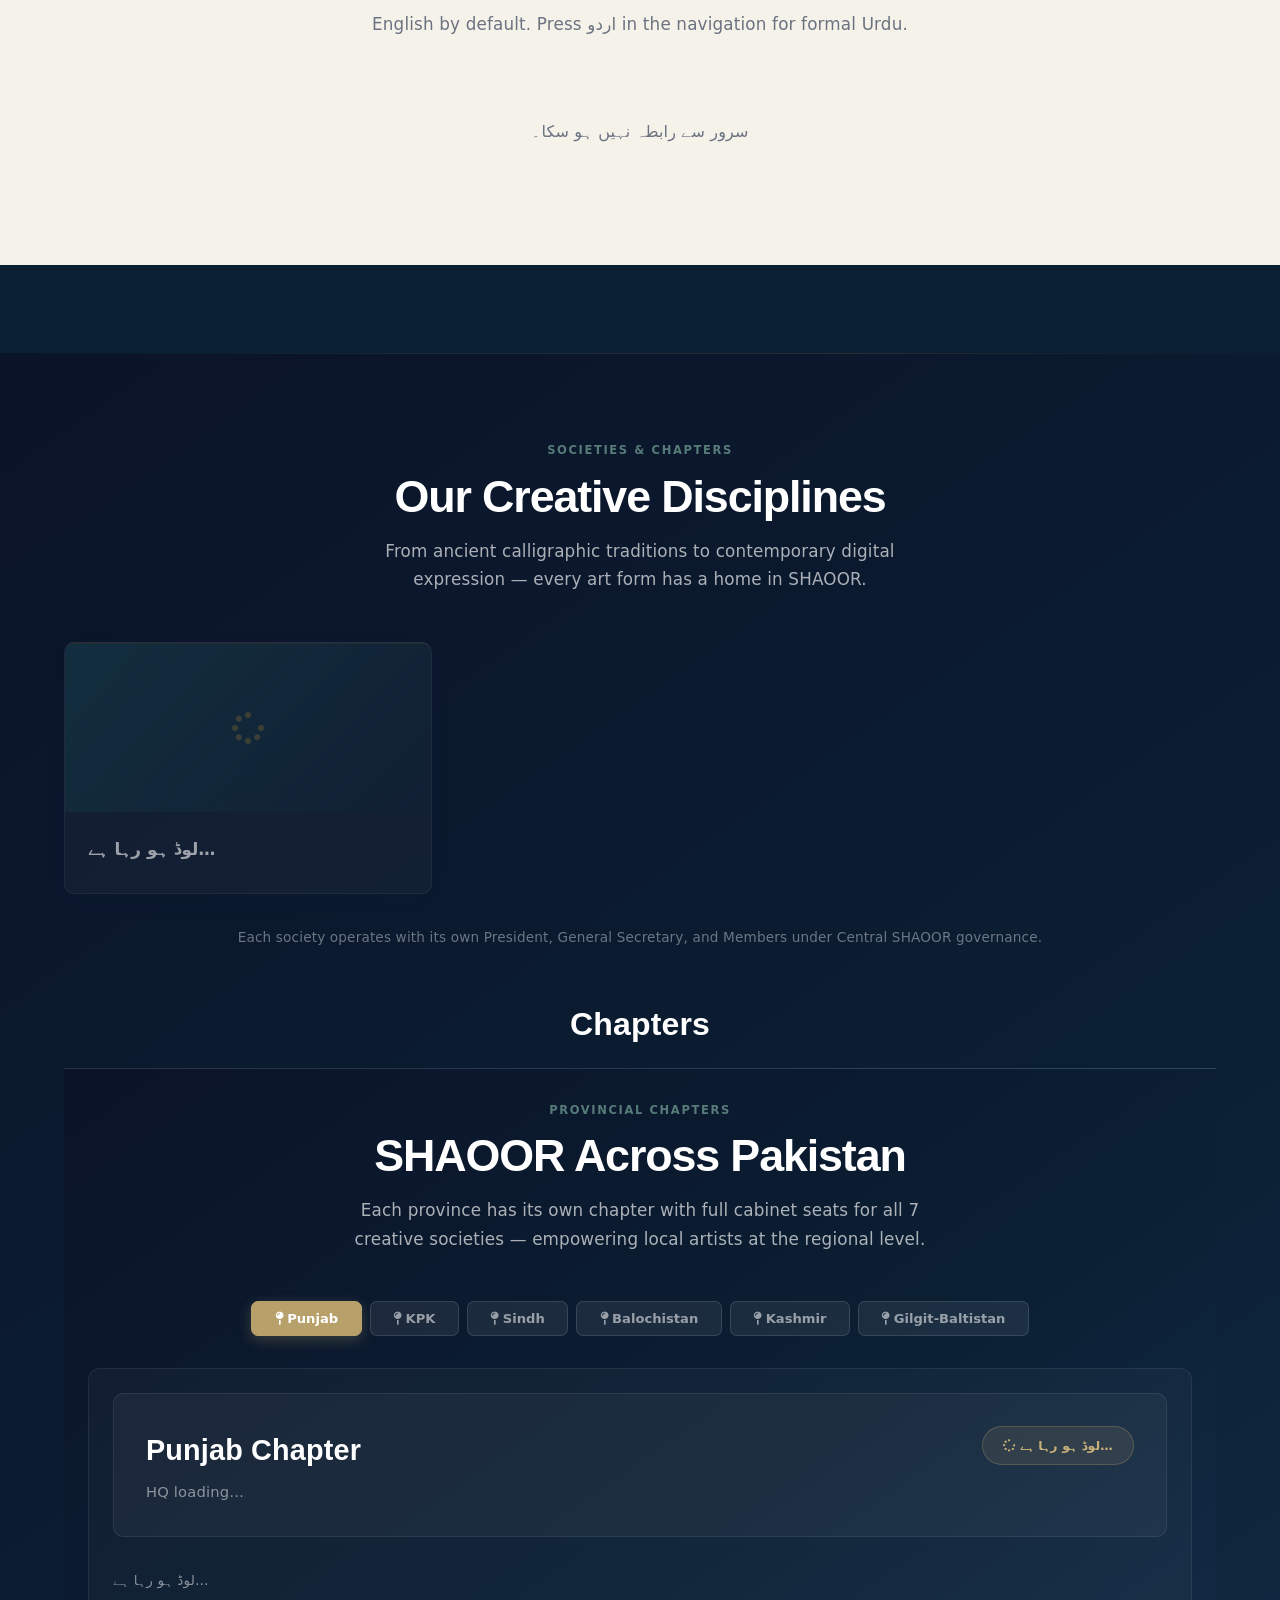
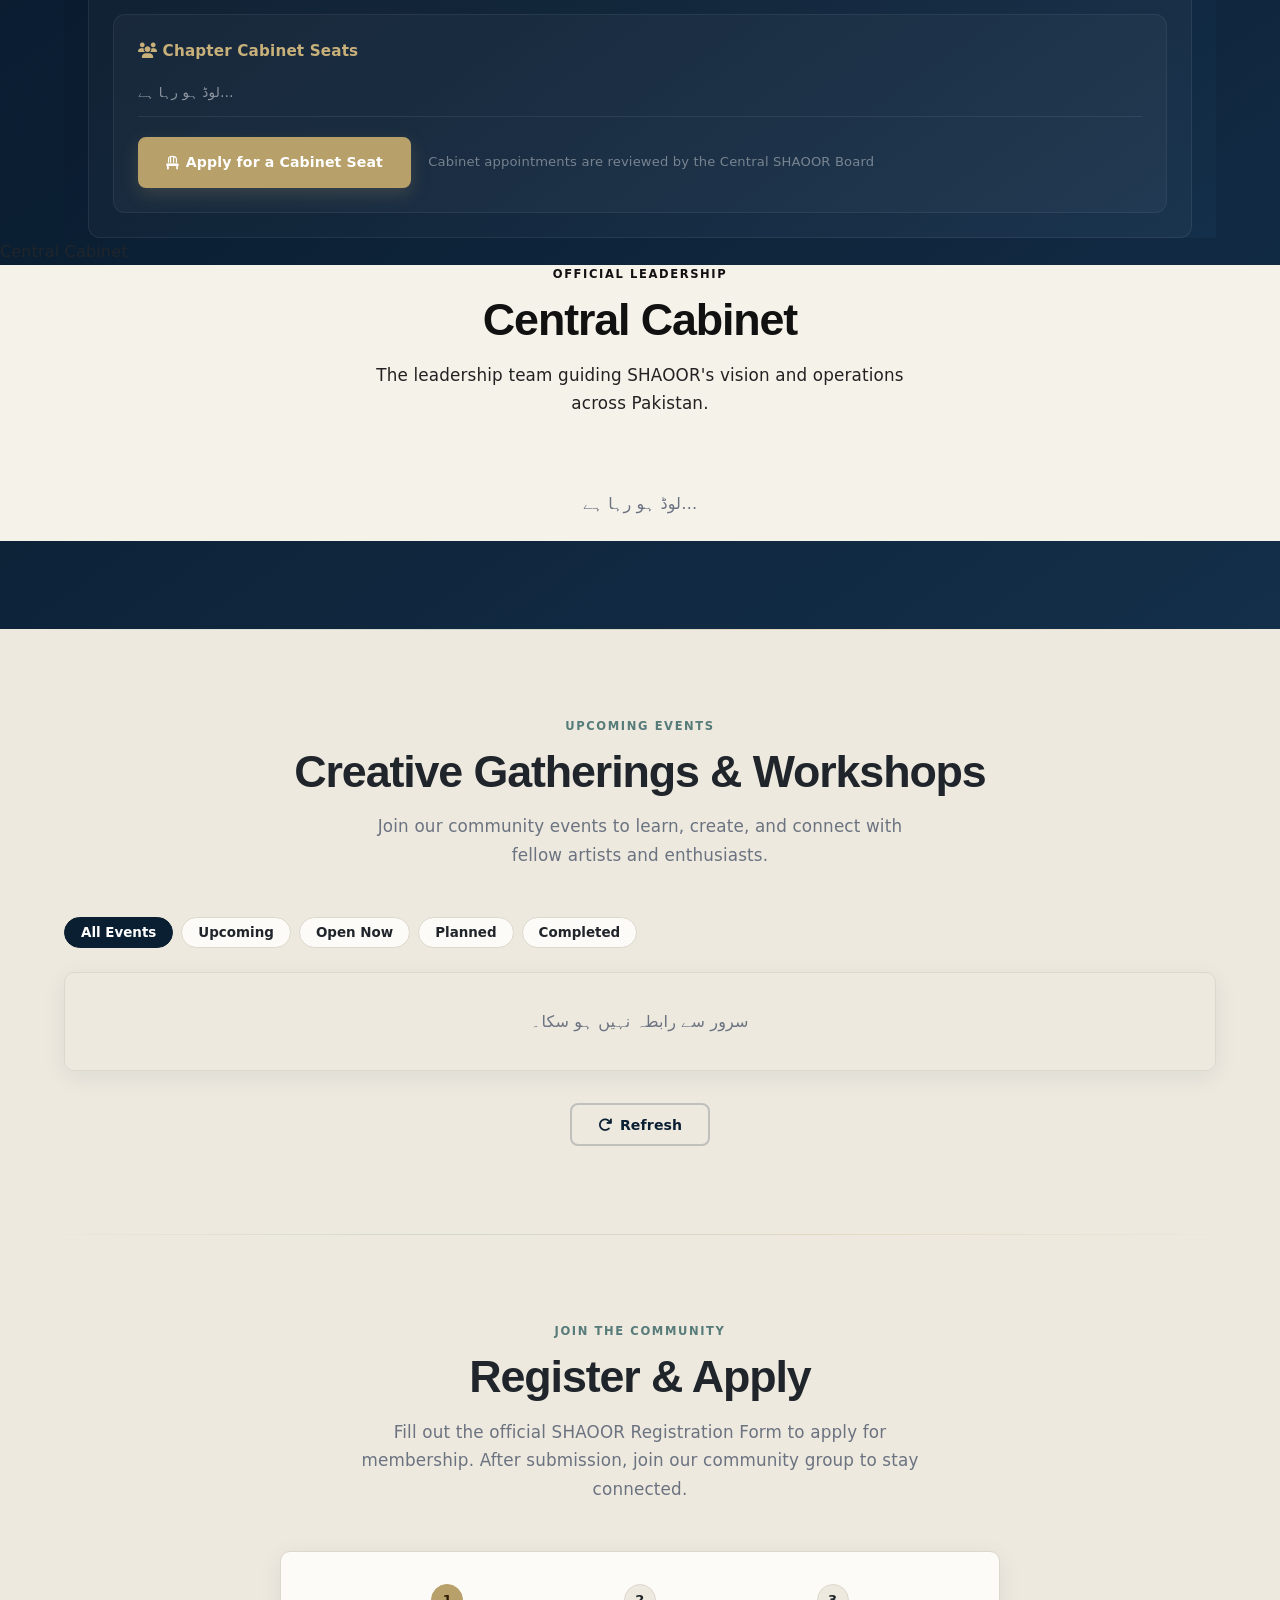
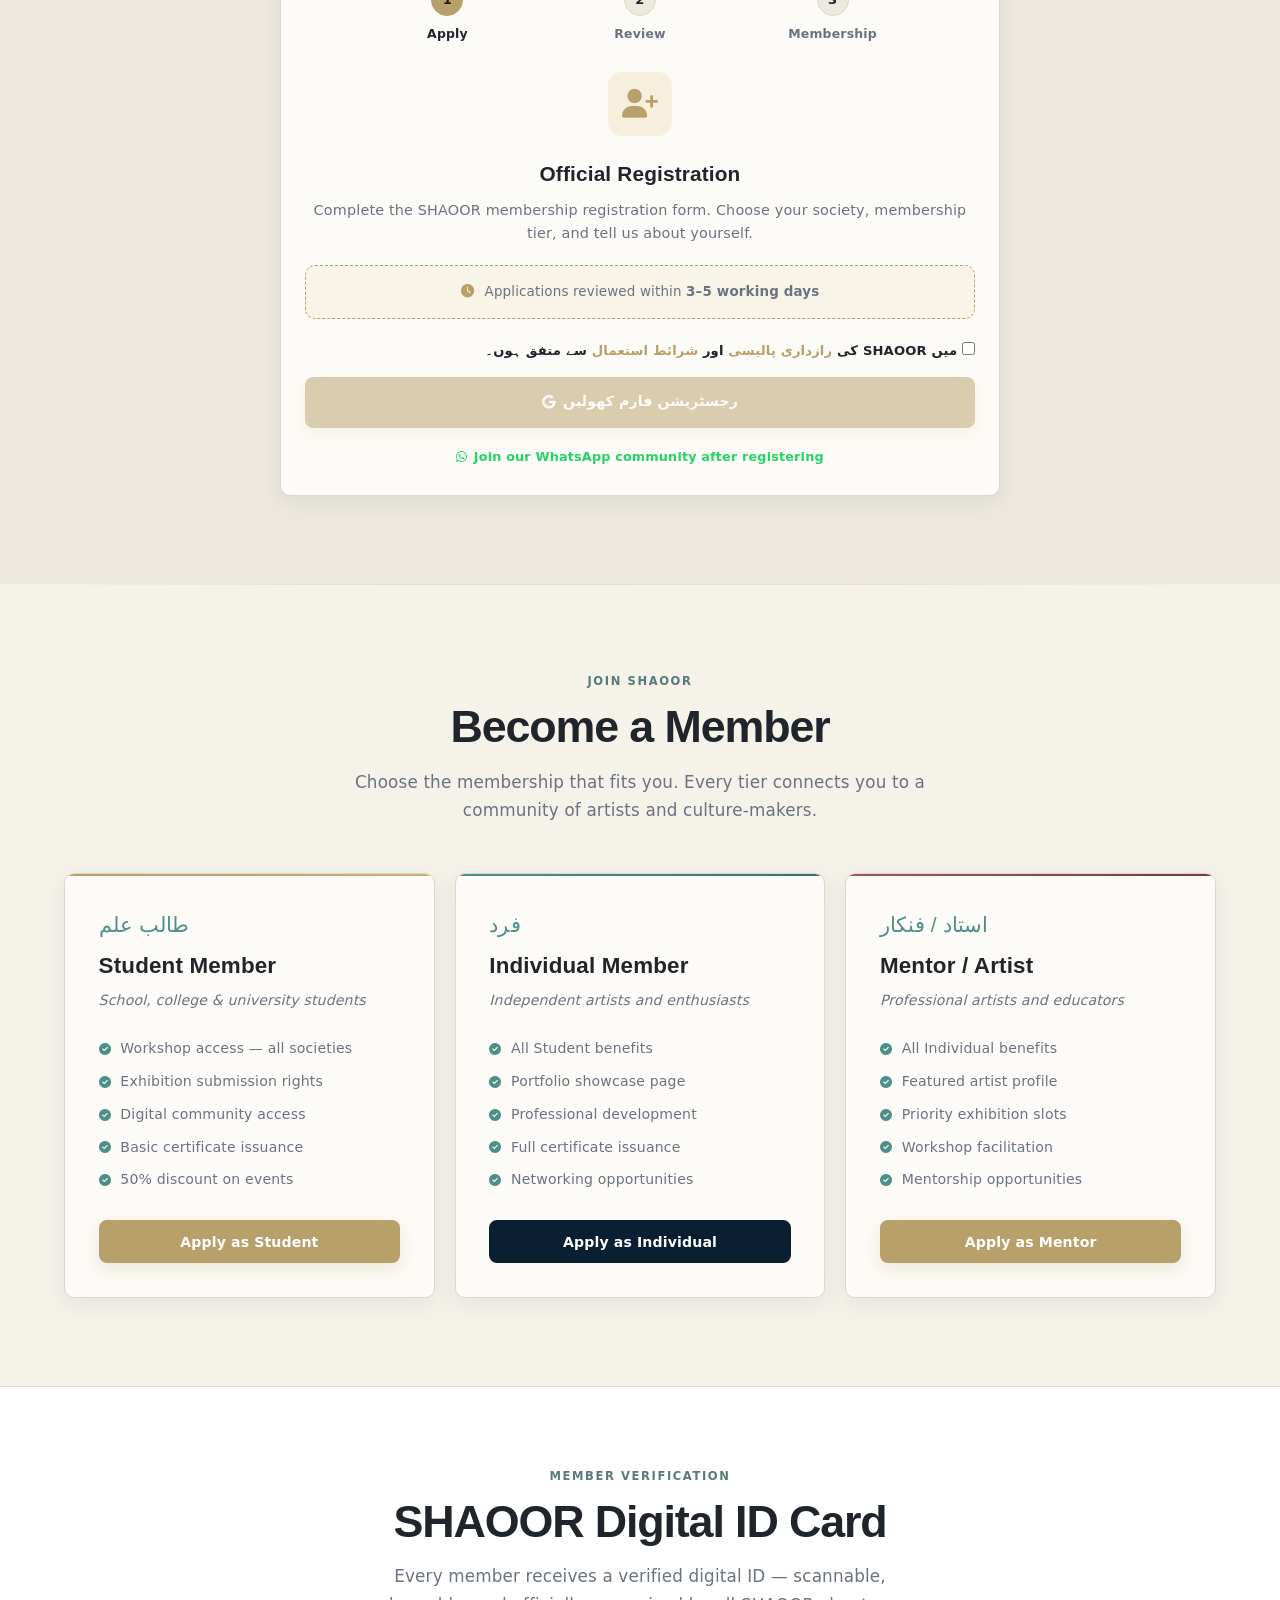
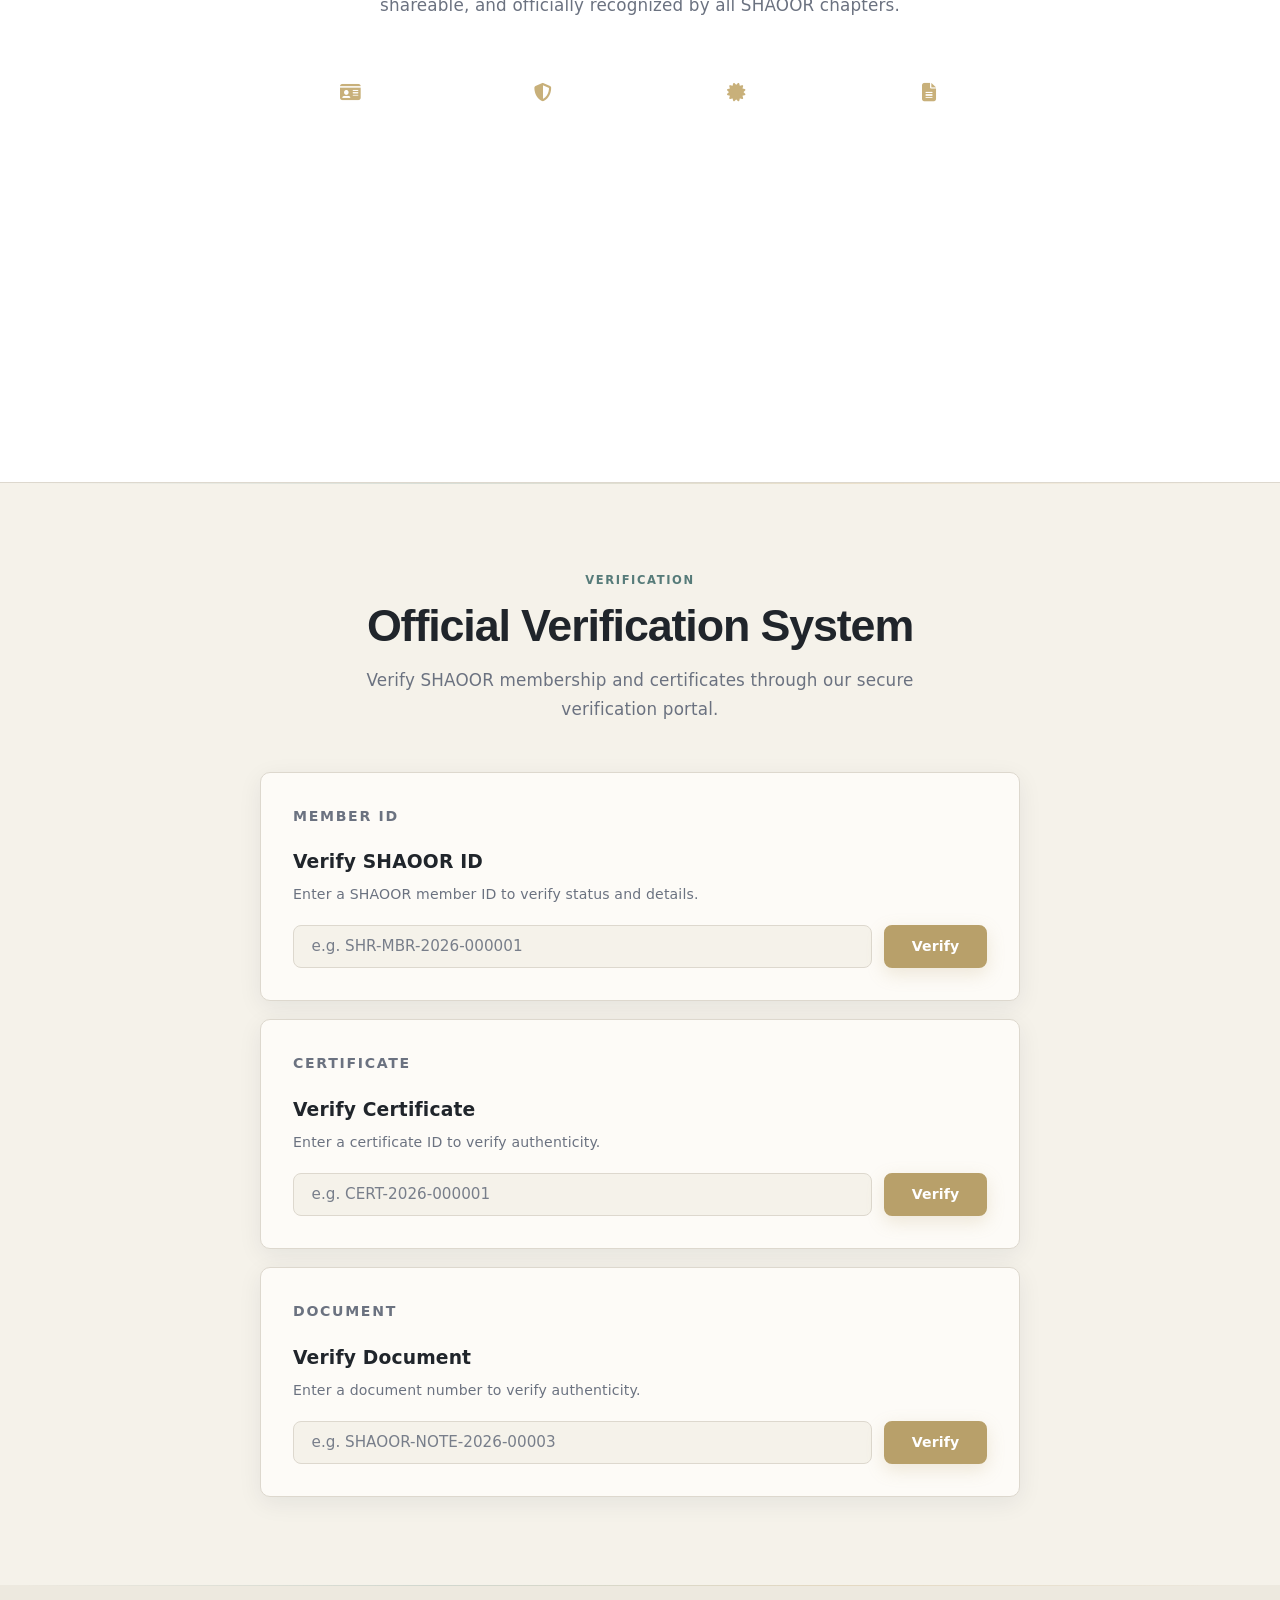
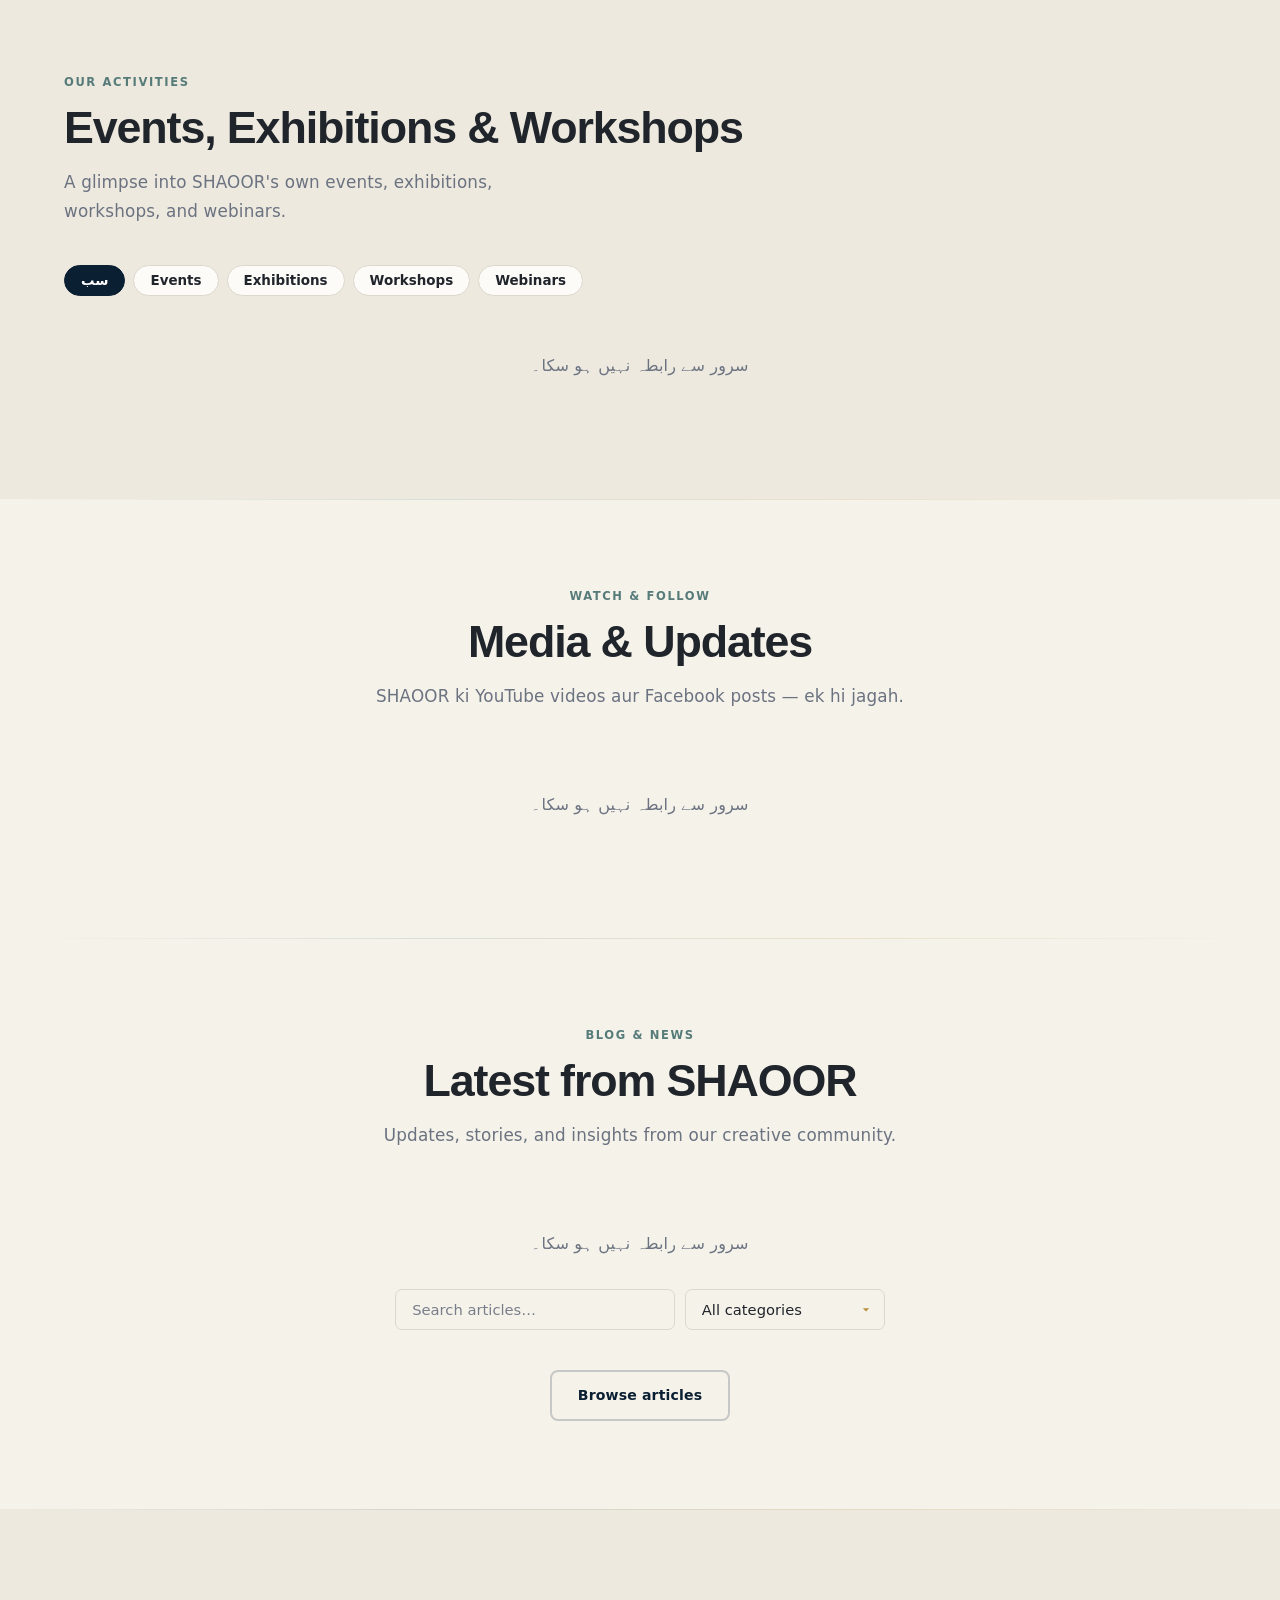
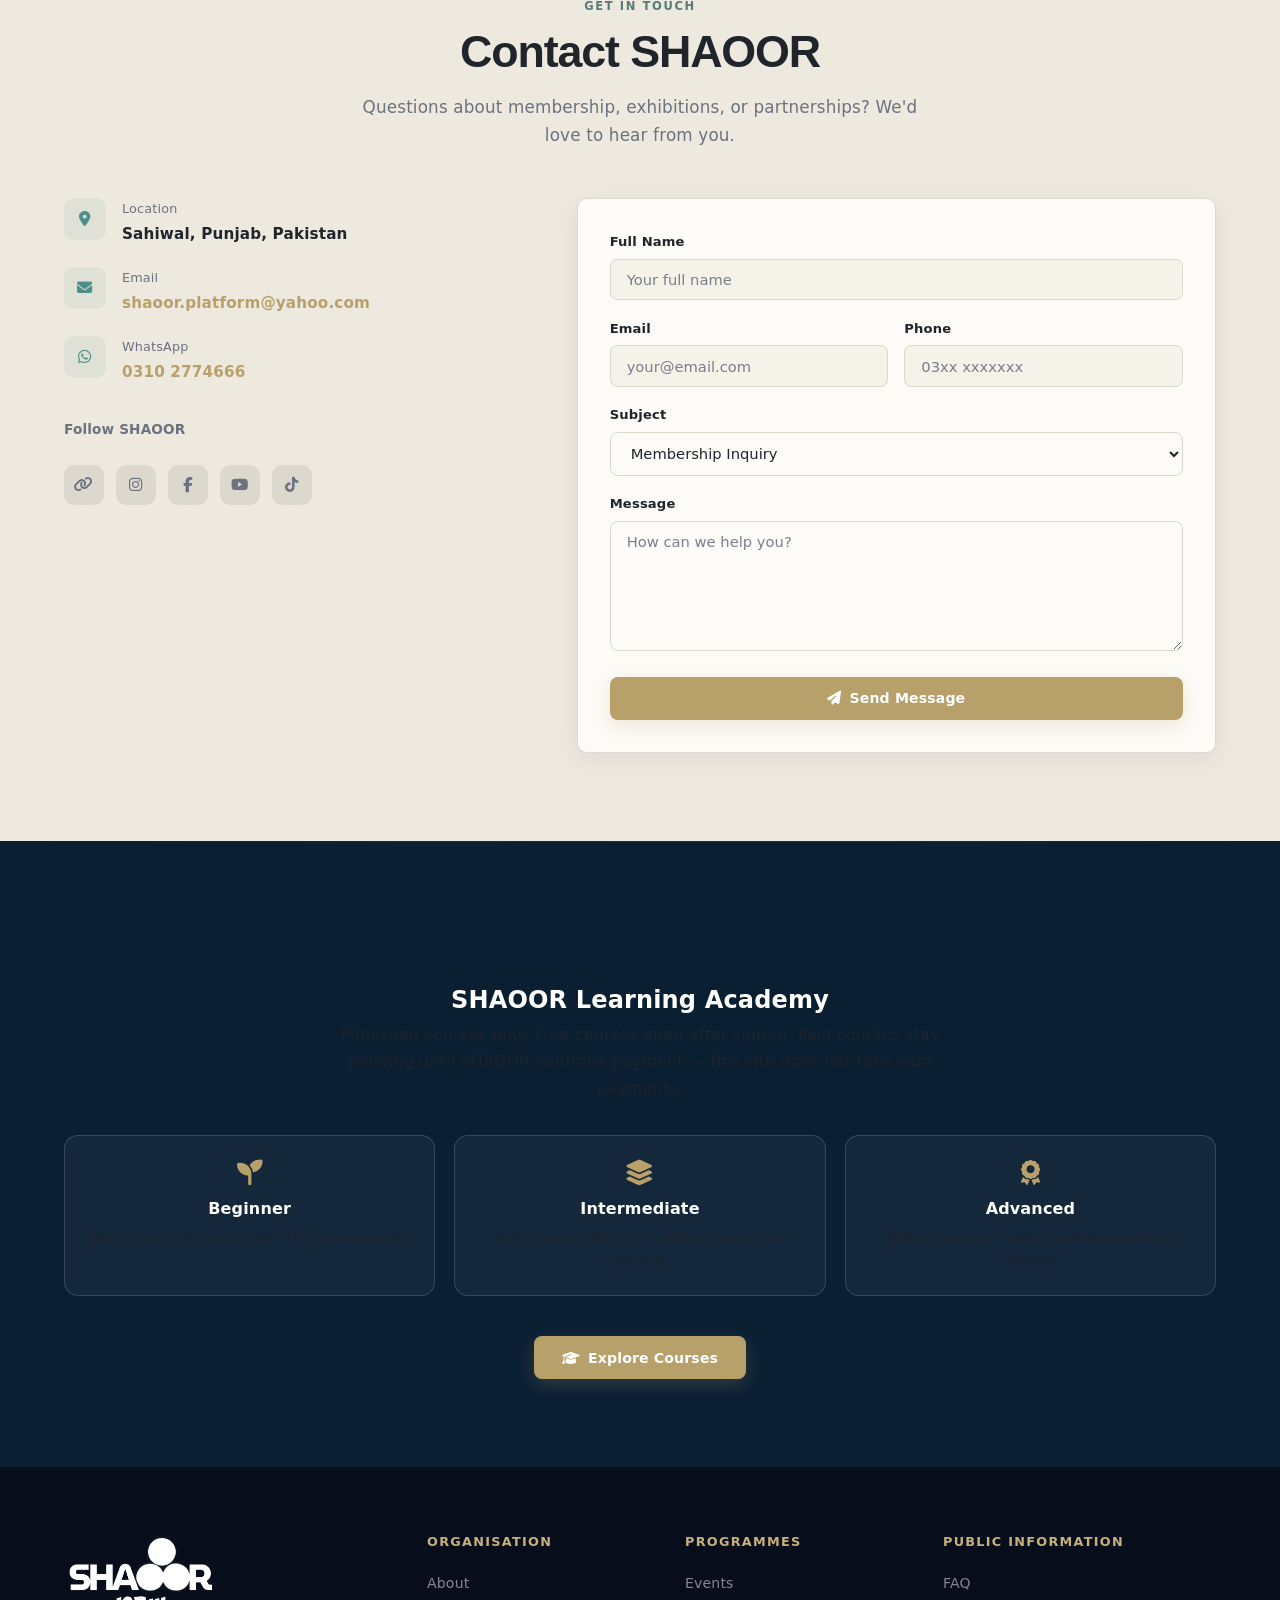
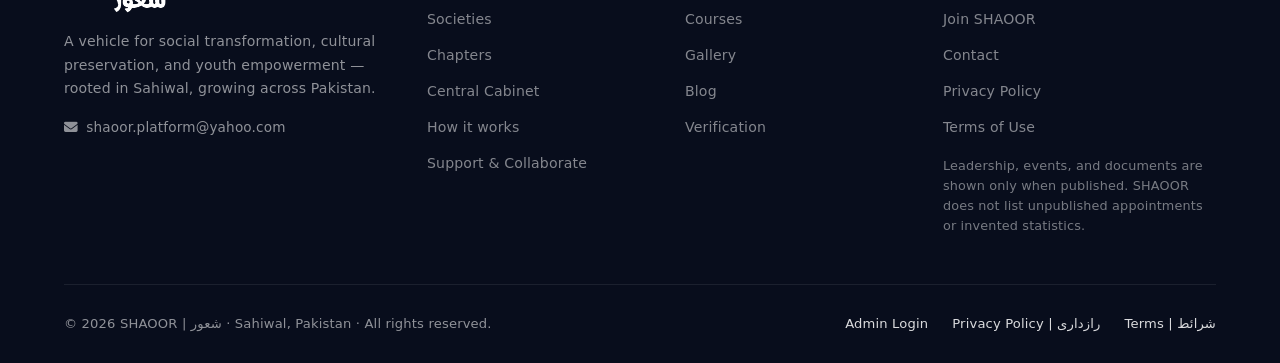
